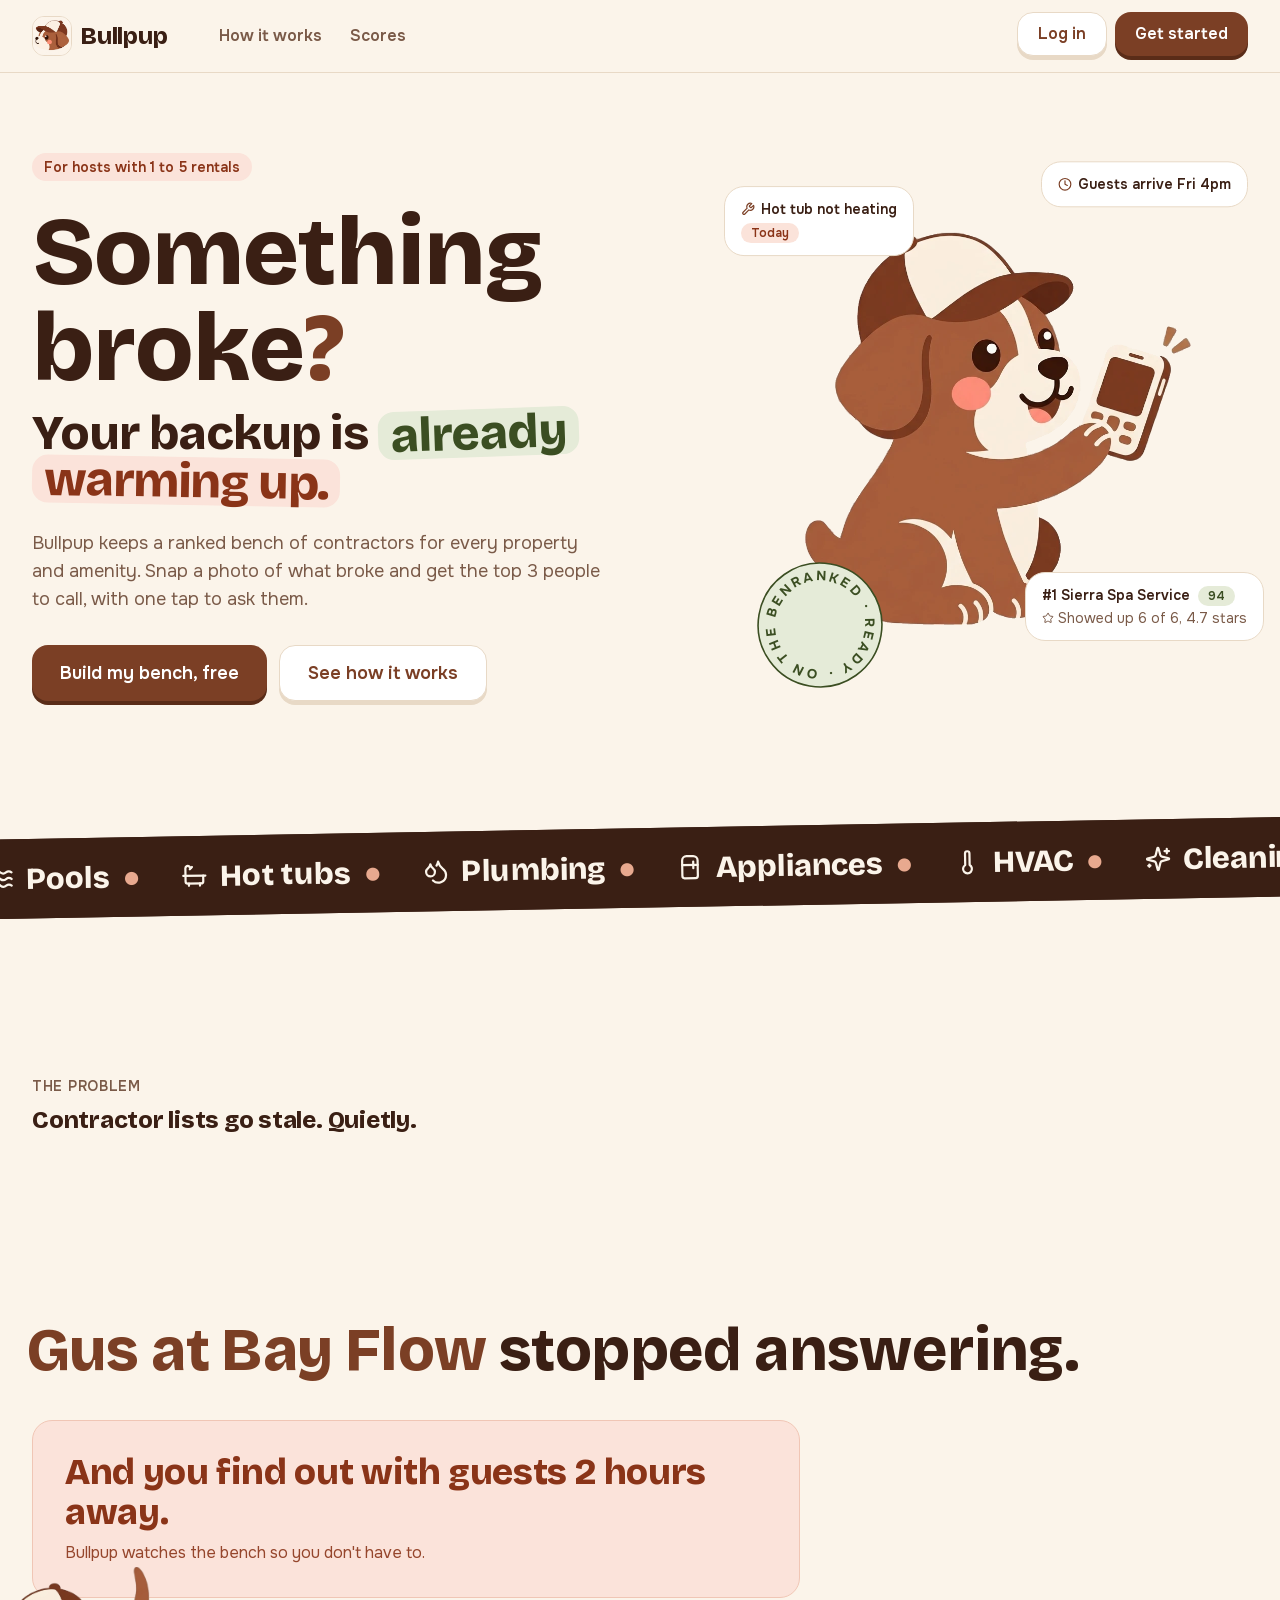
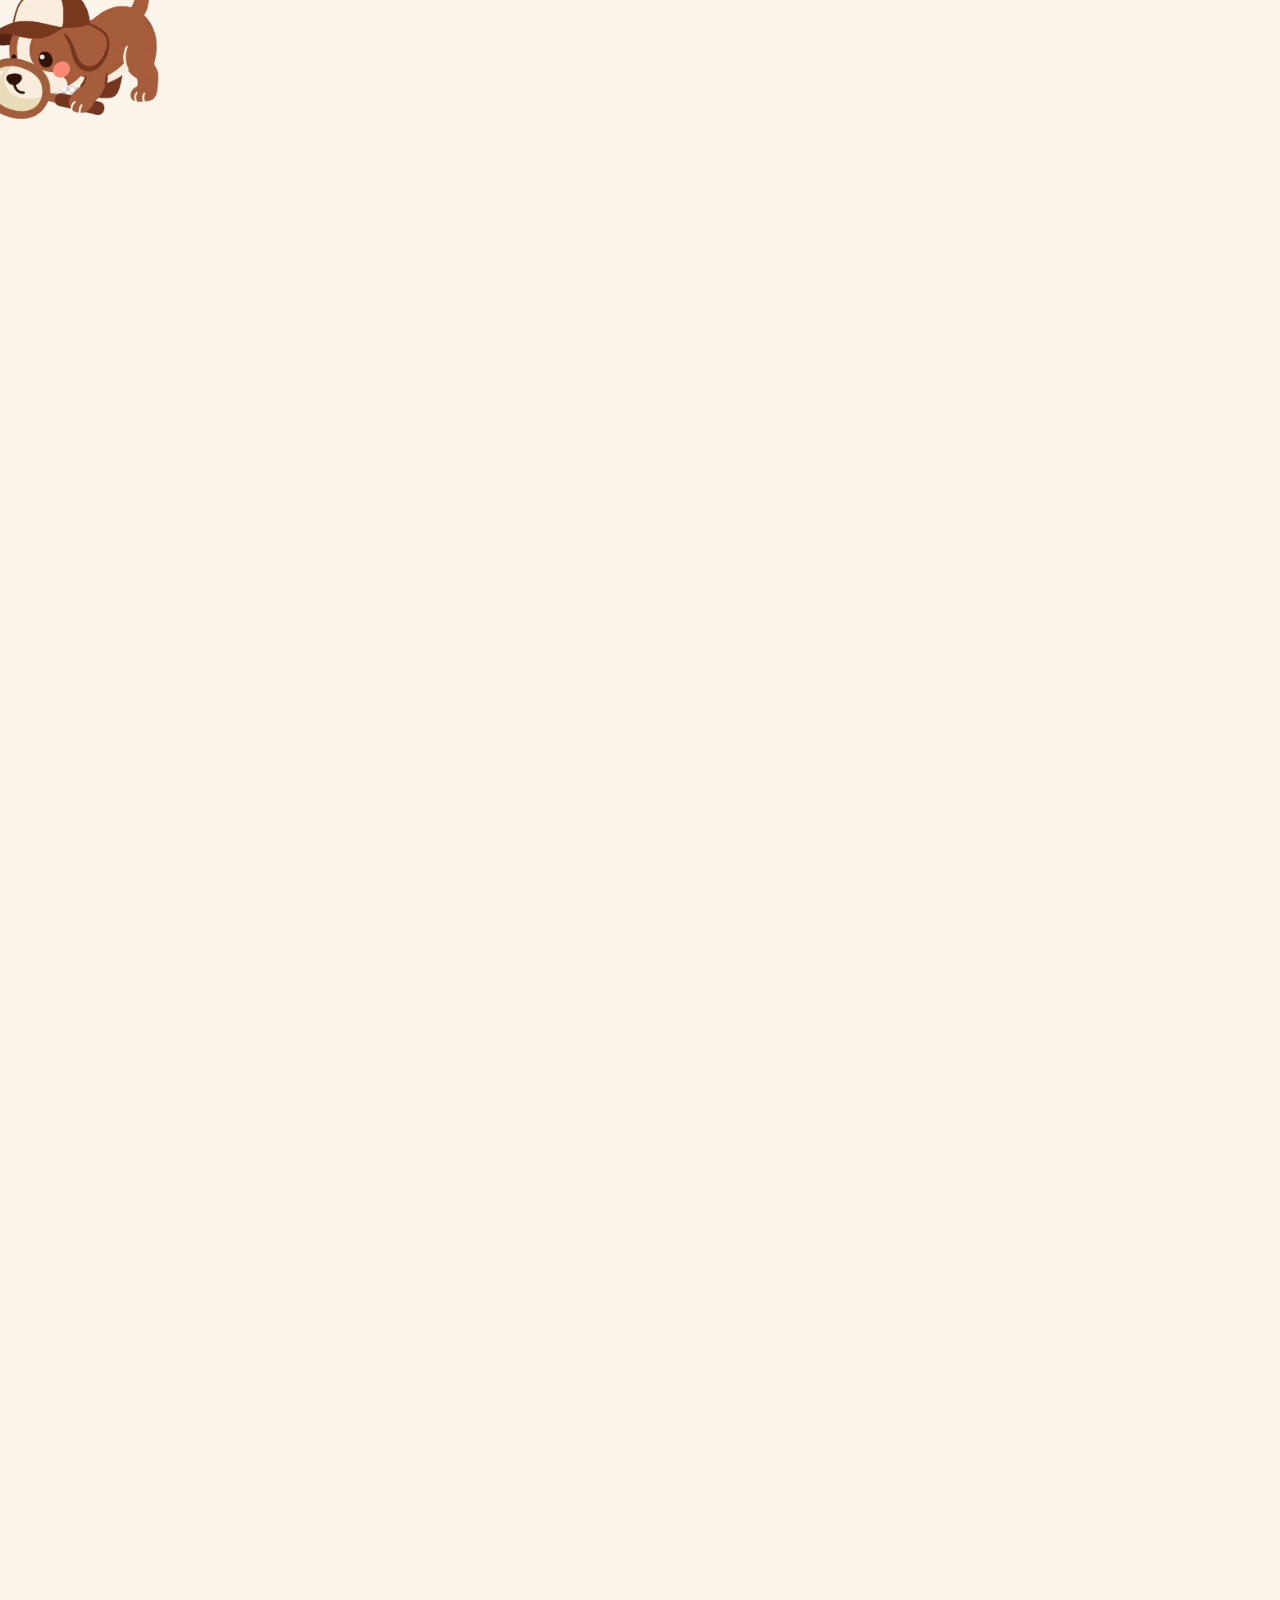
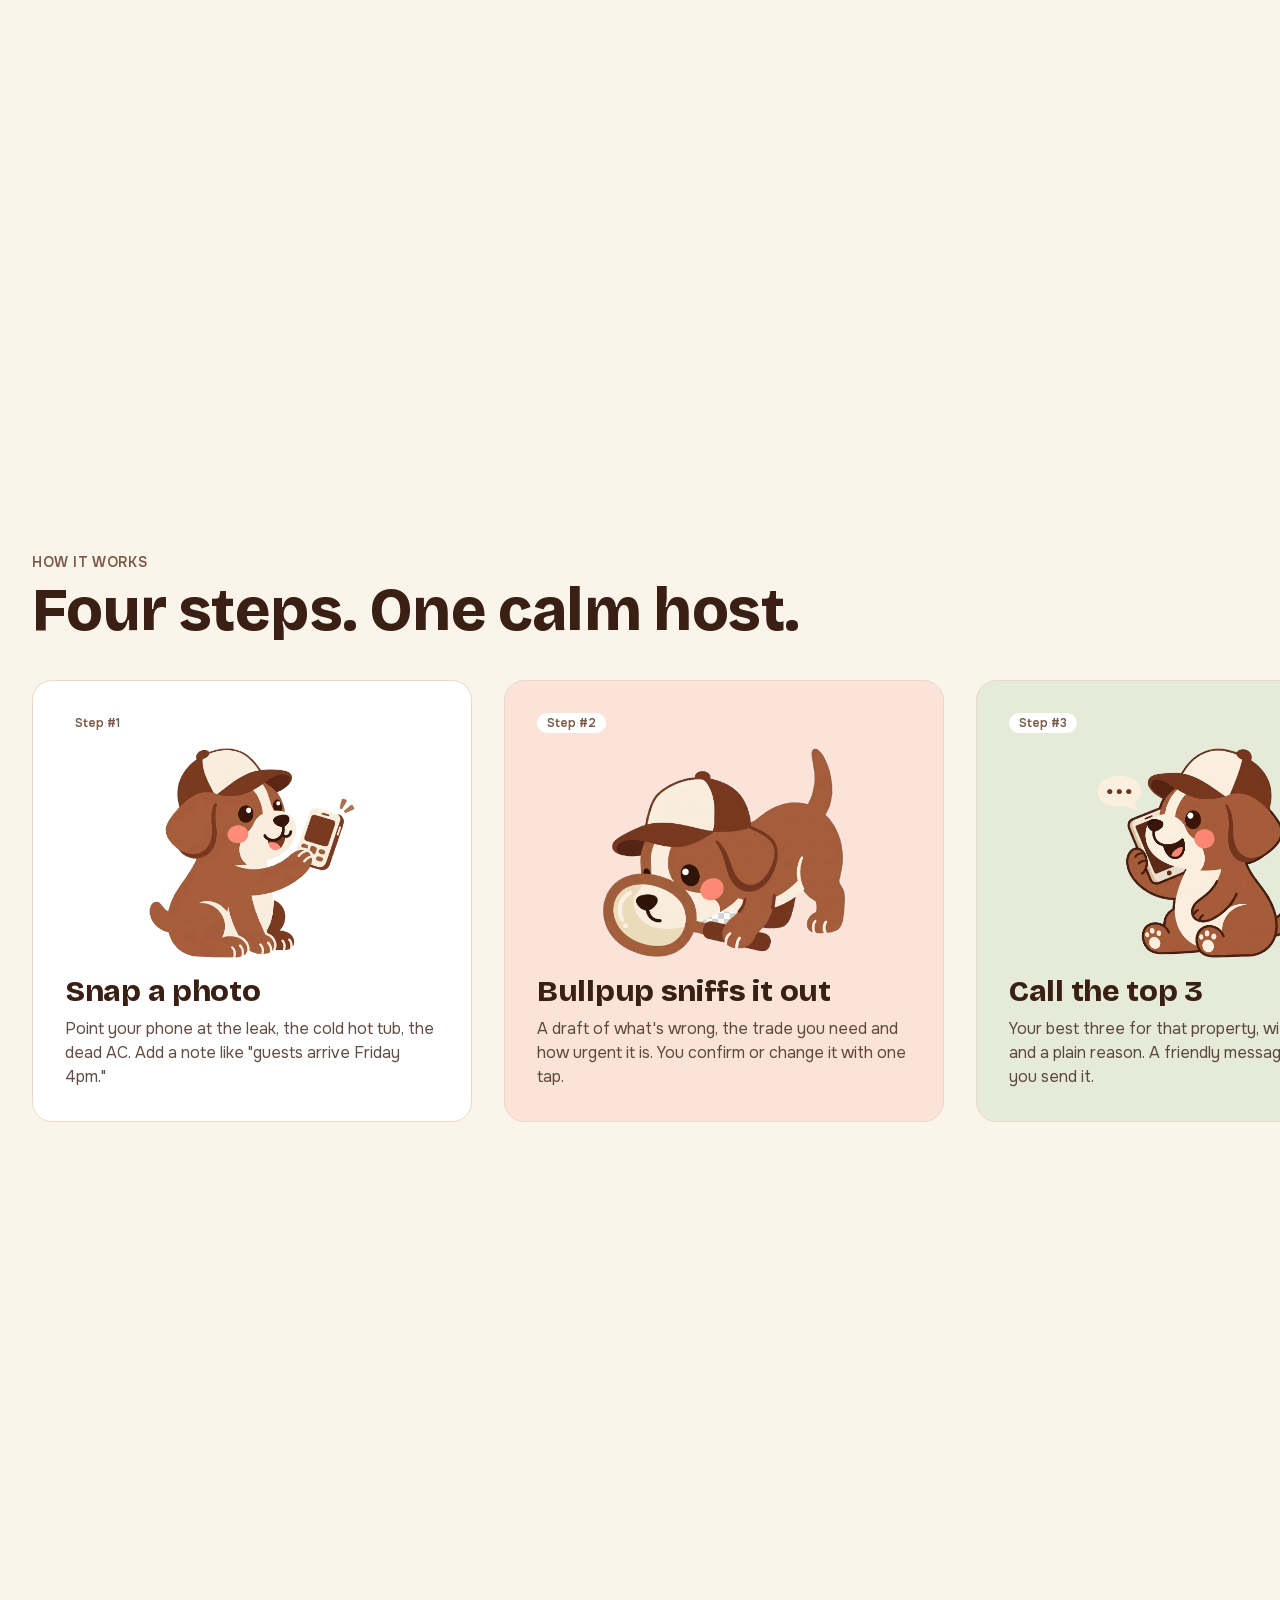
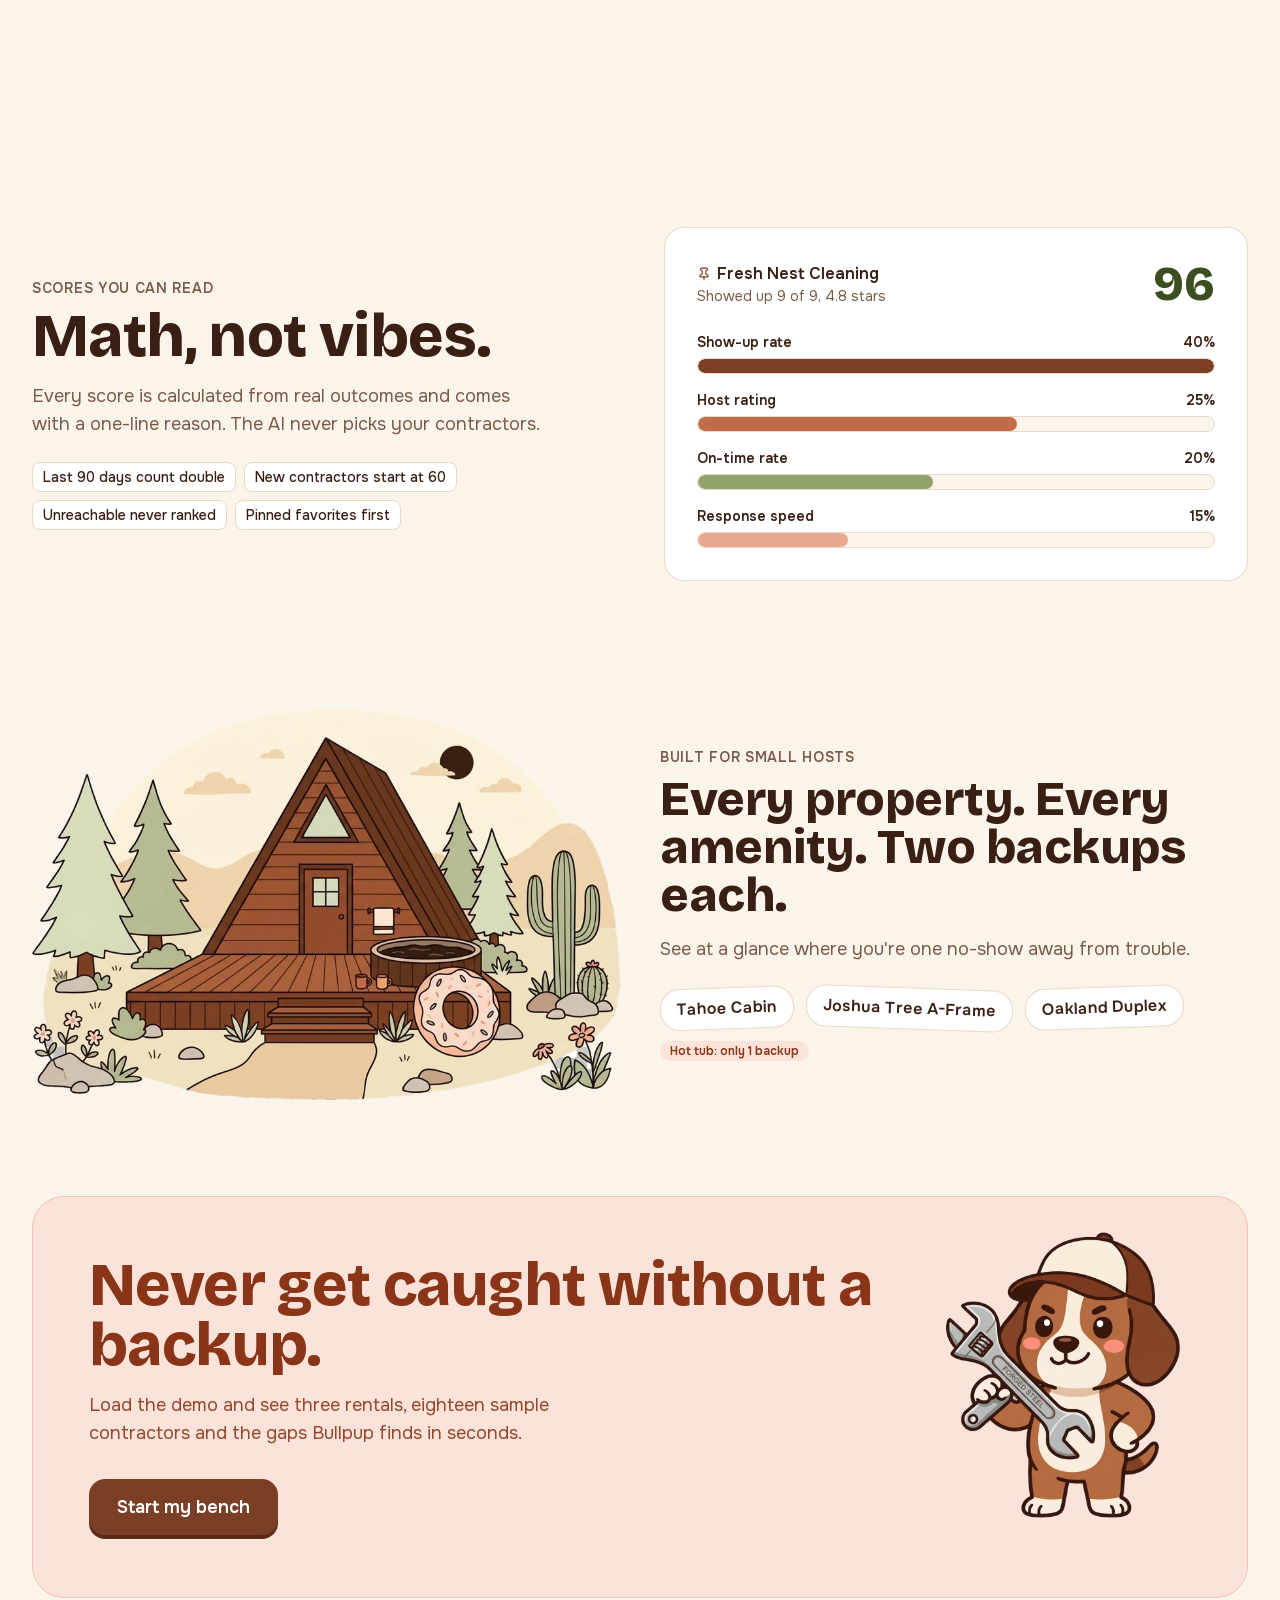
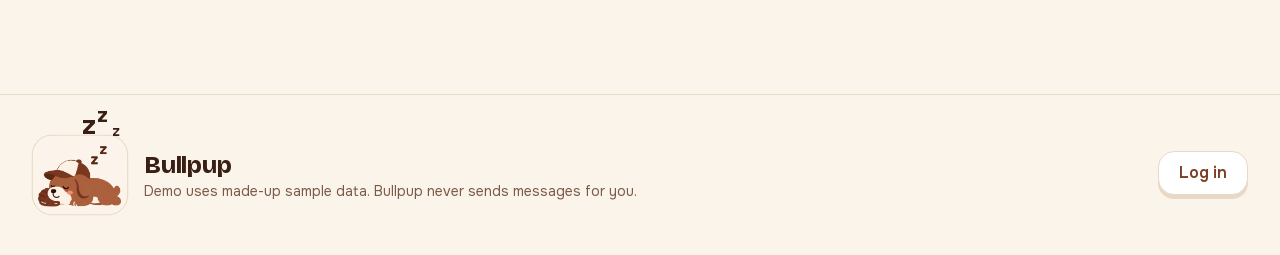
==== index.html @ 0d55ab49 "Fix favicon path in RSC payload for subpath hosting" ====
<!DOCTYPE html><!--7s9mUIiERMC29GiCe6VZT--><html lang="en" class="__variable_e9b148 __variable_408a5f"><head><meta charSet="utf-8"/><meta name="viewport" content="width=device-width, initial-scale=1"/><link rel="preload" href="_next/static/media/5643d86c43b952f5-s.p.woff2" as="font" crossorigin="" type="font/woff2"/><link rel="preload" href="_next/static/media/cd87a8f174d93ac6-s.p.woff2" as="font" crossorigin="" type="font/woff2"/><link rel="preload" as="image" href="mascot/pup-head.webp"/><link rel="preload" as="image" href="mascot/pup-camera.webp"/><link rel="preload" as="image" href="mascot/pup-sniff.webp"/><link rel="preload" as="image" href="mascot/pup-phone.webp"/><link rel="preload" as="image" href="mascot/pup-cheer.webp"/><link rel="preload" as="image" href="mascot/cabin-scene.webp"/><link rel="preload" as="image" href="mascot/pup-wrench.webp"/><link rel="preload" as="image" href="mascot/pup-sleep.webp"/><link rel="stylesheet" href="_next/static/css/d84547b8e7f5cf28.css" data-precedence="next"/><link rel="preload" as="script" fetchPriority="low" href="_next/static/chunks/webpack-3c6641b5c29a46f2.js"/><script src="_next/static/chunks/4bd1b696-c023c6e3521b1417.js" async=""></script><script src="_next/static/chunks/255-27bd810b2b0e7027.js" async=""></script><script src="_next/static/chunks/main-app-2ecc3bf42ae2d122.js" async=""></script><script src="_next/static/chunks/210-b87b4162a7fa3243.js" async=""></script><script src="_next/static/chunks/720-2128387cf983b18a.js" async=""></script><script src="_next/static/chunks/app/layout-05d6f5af019afc07.js" async=""></script><script src="_next/static/chunks/983-a44293ba2fa704bb.js" async=""></script><script src="_next/static/chunks/619-ba102abea3e3d0e4.js" async=""></script><script src="_next/static/chunks/998-91460bc305a24ce1.js" async=""></script><script src="_next/static/chunks/app/page-bac7fde6a6e699ff.js" async=""></script><meta name="next-size-adjust" content=""/><title>Bullpup | Your contractor backup bench</title><meta name="description" content="A ranked backup bench of contractors for every rental property and amenity."/><link rel="icon" href="mascot/pup-head.webp"/><script src="_next/static/chunks/polyfills-42372ed130431b0a.js" noModule=""></script></head><body><div hidden=""><!--$--><!--/$--></div><div class="min-h-screen" data-testid="landing-page"><header class="sticky top-0 z-40 bg-cream/95 border-b-[1.5px] border-line" data-testid="landing-nav"><div class="mx-auto max-w-7xl px-4 sm:px-8 py-3 flex items-center gap-4"><a class="flex items-center gap-2" data-testid="landing-home-link" href="./"><img src="mascot/pup-head.webp" alt="Bullpup puppy" class="h-10 w-10 rounded-xl border-[1.5px] border-line"/><span class="font-head text-2xl">Bullpup</span></a><nav class="hidden md:flex items-center gap-1 ml-6 text-cocoa font-semibold"><a href="#how" class="px-3 min-h-[44px] inline-flex items-center hover:text-espresso" data-testid="landing-how-link">How it works</a><a href="#scores" class="px-3 min-h-[44px] inline-flex items-center hover:text-espresso" data-testid="landing-scores-link">Scores</a></nav><div class="ml-auto flex items-center gap-2"><a class="btn btn-secondary hidden sm:inline-flex" data-testid="landing-login-button" href="login/">Log in</a><a class="btn btn-primary" data-testid="landing-get-started-button" href="login/?mode=register">Get started</a></div></div></header><main><section class="relative overflow-hidden" data-testid="landing-hero"><div class="mx-auto max-w-7xl px-4 sm:px-8 pt-12 sm:pt-20 pb-20 sm:pb-28 grid lg:grid-cols-[1.15fr_0.85fr] gap-10 items-center"><div><p class="inline-flex badge badge-warn !text-sm !px-3 !py-1" style="opacity:0;transform:translateY(30px)">For hosts with 1 to 5 rentals</p><h1 class="mt-6 text-5xl sm:text-6xl lg:text-7xl xl:text-8xl leading-[0.95] text-espresso"><span class="block" style="opacity:0;transform:translateY(30px)">Something</span><span class="block" style="opacity:0;transform:translateY(30px)">broke<span class="inline-block text-cap">?</span></span><span class="mt-3 block text-3xl sm:text-4xl lg:text-5xl leading-tight" style="opacity:0;transform:translateY(30px)">Your backup is <span class="inline-block -rotate-2 bg-sage text-sage-ink px-3 rounded-[16px]">already</span> <span class="inline-block rotate-1 bg-blush text-blush-ink px-3 rounded-[16px]">warming up.</span></span></h1><p class="mt-6 max-w-xl text-lg text-cocoa" style="opacity:0;transform:translateY(30px)">Bullpup keeps a ranked bench of contractors for every property and amenity. Snap a photo of what broke and get the top 3 people to call, with one tap to ask them.</p><div class="mt-8 flex flex-wrap gap-3" style="opacity:0;transform:translateY(30px)"><a class="btn btn-primary text-lg px-7 min-h-[56px]" data-testid="hero-get-started-button" href="login/?mode=register">Build my bench, free</a><a href="#how" class="btn btn-secondary text-lg px-7 min-h-[56px]" data-testid="hero-how-button">See how it works</a></div></div><div class="relative h-[420px] sm:h-[520px]"><div class="absolute inset-0 z-10" style="transform:none"><div class="absolute card px-4 py-3 text-sm left-0 top-6 sm:-left-6" data-testid="hero-card-issue" style="opacity:0;transform:scale(0.8)"><p class="font-semibold flex items-center gap-1.5"><svg xmlns="http://www.w3.org/2000/svg" width="14" height="14" viewBox="0 0 24 24" fill="none" stroke="currentColor" stroke-width="2" stroke-linecap="round" stroke-linejoin="round" class="lucide lucide-wrench text-cap" aria-hidden="true"><path d="M14.7 6.3a1 1 0 0 0 0 1.4l1.6 1.6a1 1 0 0 0 1.4 0l3.77-3.77a6 6 0 0 1-7.94 7.94l-6.91 6.91a2.12 2.12 0 0 1-3-3l6.91-6.91a6 6 0 0 1 7.94-7.94l-3.76 3.76z"></path></svg> Hot tub not heating</p><span class="badge badge-warn mt-1">Today</span></div><div class="absolute card px-4 py-3 text-sm right-0 top-0" data-testid="hero-card-arrival" style="opacity:0;transform:scale(0.8)"><p class="font-semibold flex items-center gap-1.5"><svg xmlns="http://www.w3.org/2000/svg" width="14" height="14" viewBox="0 0 24 24" fill="none" stroke="currentColor" stroke-width="2" stroke-linecap="round" stroke-linejoin="round" class="lucide lucide-clock text-cap" aria-hidden="true"><circle cx="12" cy="12" r="10"></circle><polyline points="12 6 12 12 16 14"></polyline></svg> Guests arrive Fri 4pm</p></div><div class="absolute card px-4 py-3 text-sm right-0 bottom-10 sm:-right-4 max-w-[250px]" data-testid="hero-card-contractor" style="opacity:0;transform:scale(0.8)"><p class="font-semibold">#1 Sierra Spa Service <span class="badge badge-ready ml-1">94</span></p><p class="text-cocoa flex items-center gap-1 mt-0.5"><svg xmlns="http://www.w3.org/2000/svg" width="12" height="12" viewBox="0 0 24 24" fill="none" stroke="currentColor" stroke-width="2" stroke-linecap="round" stroke-linejoin="round" class="lucide lucide-star" aria-hidden="true"><path d="M11.525 2.295a.53.53 0 0 1 .95 0l2.31 4.679a2.123 2.123 0 0 0 1.595 1.16l5.166.756a.53.53 0 0 1 .294.904l-3.736 3.638a2.123 2.123 0 0 0-.611 1.878l.882 5.14a.53.53 0 0 1-.771.56l-4.618-2.428a2.122 2.122 0 0 0-1.973 0L6.396 21.01a.53.53 0 0 1-.77-.56l.881-5.139a2.122 2.122 0 0 0-.611-1.879L2.16 9.795a.53.53 0 0 1 .294-.906l5.165-.755a2.122 2.122 0 0 0 1.597-1.16z"></path></svg> Showed up 6 of 6, 4.7 stars</p></div></div><div class="absolute inset-x-6 sm:inset-x-10 top-16 bottom-16" style="transform:none"><div class="relative w-full h-full"><img src="mascot/pup-camera.webp" alt="Bullpup puppy snapping a photo" draggable="false" class="w-full h-full object-contain select-none "/></div></div><div class="absolute left-2 bottom-0"><svg viewBox="0 0 120 120" class="w-28 h-28 sm:w-32 sm:h-32" aria-hidden="true"><circle cx="60" cy="60" r="58" fill="#E5EBD8" stroke="#3B4E22" stroke-width="1.5"></circle><defs><path id="ring" d="M60,60 m-42,0 a42,42 0 1,1 84,0 a42,42 0 1,1 -84,0"></path></defs><text font-size="12.5" font-weight="700" fill="#3B4E22" letter-spacing="2.4"><textPath href="#ring">RANKED · READY · ON THE BENCH ·</textPath></text></svg></div></div></div></section><div class="overflow-hidden py-3"><div class="bg-espresso text-cream py-5 overflow-hidden -rotate-1 scale-[1.02] border-y-[1.5px] border-espresso" data-testid="landing-marquee"><div class="flex w-max animate-marquee gap-10"><div class="flex gap-10 shrink-0" aria-hidden="false"><span class="flex items-center gap-3 font-head text-2xl sm:text-3xl whitespace-nowrap"><svg xmlns="http://www.w3.org/2000/svg" width="26" height="26" viewBox="0 0 24 24" fill="none" stroke="currentColor" stroke-width="2" stroke-linecap="round" stroke-linejoin="round" class="lucide lucide-waves" aria-hidden="true"><path d="M2 6c.6.5 1.2 1 2.5 1C7 7 7 5 9.5 5c2.6 0 2.4 2 5 2 2.5 0 2.5-2 5-2 1.3 0 1.9.5 2.5 1"></path><path d="M2 12c.6.5 1.2 1 2.5 1 2.5 0 2.5-2 5-2 2.6 0 2.4 2 5 2 2.5 0 2.5-2 5-2 1.3 0 1.9.5 2.5 1"></path><path d="M2 18c.6.5 1.2 1 2.5 1 2.5 0 2.5-2 5-2 2.6 0 2.4 2 5 2 2.5 0 2.5-2 5-2 1.3 0 1.9.5 2.5 1"></path></svg> <!-- -->Pools<!-- --> <span class="text-[#E8A98F]">●</span></span><span class="flex items-center gap-3 font-head text-2xl sm:text-3xl whitespace-nowrap"><svg xmlns="http://www.w3.org/2000/svg" width="26" height="26" viewBox="0 0 24 24" fill="none" stroke="currentColor" stroke-width="2" stroke-linecap="round" stroke-linejoin="round" class="lucide lucide-bath" aria-hidden="true"><path d="M10 4 8 6"></path><path d="M17 19v2"></path><path d="M2 12h20"></path><path d="M7 19v2"></path><path d="M9 5 7.621 3.621A2.121 2.121 0 0 0 4 5v12a2 2 0 0 0 2 2h12a2 2 0 0 0 2-2v-5"></path></svg> <!-- -->Hot tubs<!-- --> <span class="text-[#E8A98F]">●</span></span><span class="flex items-center gap-3 font-head text-2xl sm:text-3xl whitespace-nowrap"><svg xmlns="http://www.w3.org/2000/svg" width="26" height="26" viewBox="0 0 24 24" fill="none" stroke="currentColor" stroke-width="2" stroke-linecap="round" stroke-linejoin="round" class="lucide lucide-droplets" aria-hidden="true"><path d="M7 16.3c2.2 0 4-1.83 4-4.05 0-1.16-.57-2.26-1.71-3.19S7.29 6.75 7 5.3c-.29 1.45-1.14 2.84-2.29 3.76S3 11.1 3 12.25c0 2.22 1.8 4.05 4 4.05z"></path><path d="M12.56 6.6A10.97 10.97 0 0 0 14 3.02c.5 2.5 2 4.9 4 6.5s3 3.5 3 5.5a6.98 6.98 0 0 1-11.91 4.97"></path></svg> <!-- -->Plumbing<!-- --> <span class="text-[#E8A98F]">●</span></span><span class="flex items-center gap-3 font-head text-2xl sm:text-3xl whitespace-nowrap"><svg xmlns="http://www.w3.org/2000/svg" width="26" height="26" viewBox="0 0 24 24" fill="none" stroke="currentColor" stroke-width="2" stroke-linecap="round" stroke-linejoin="round" class="lucide lucide-refrigerator" aria-hidden="true"><path d="M5 6a4 4 0 0 1 4-4h6a4 4 0 0 1 4 4v14a2 2 0 0 1-2 2H7a2 2 0 0 1-2-2V6Z"></path><path d="M5 10h14"></path><path d="M15 7v6"></path></svg> <!-- -->Appliances<!-- --> <span class="text-[#E8A98F]">●</span></span><span class="flex items-center gap-3 font-head text-2xl sm:text-3xl whitespace-nowrap"><svg xmlns="http://www.w3.org/2000/svg" width="26" height="26" viewBox="0 0 24 24" fill="none" stroke="currentColor" stroke-width="2" stroke-linecap="round" stroke-linejoin="round" class="lucide lucide-thermometer" aria-hidden="true"><path d="M14 4v10.54a4 4 0 1 1-4 0V4a2 2 0 0 1 4 0Z"></path></svg> <!-- -->HVAC<!-- --> <span class="text-[#E8A98F]">●</span></span><span class="flex items-center gap-3 font-head text-2xl sm:text-3xl whitespace-nowrap"><svg xmlns="http://www.w3.org/2000/svg" width="26" height="26" viewBox="0 0 24 24" fill="none" stroke="currentColor" stroke-width="2" stroke-linecap="round" stroke-linejoin="round" class="lucide lucide-sparkles" aria-hidden="true"><path d="M9.937 15.5A2 2 0 0 0 8.5 14.063l-6.135-1.582a.5.5 0 0 1 0-.962L8.5 9.936A2 2 0 0 0 9.937 8.5l1.582-6.135a.5.5 0 0 1 .963 0L14.063 8.5A2 2 0 0 0 15.5 9.937l6.135 1.581a.5.5 0 0 1 0 .964L15.5 14.063a2 2 0 0 0-1.437 1.437l-1.582 6.135a.5.5 0 0 1-.963 0z"></path><path d="M20 3v4"></path><path d="M22 5h-4"></path><path d="M4 17v2"></path><path d="M5 18H3"></path></svg> <!-- -->Cleaning<!-- --> <span class="text-[#E8A98F]">●</span></span><span class="flex items-center gap-3 font-head text-2xl sm:text-3xl whitespace-nowrap"><svg xmlns="http://www.w3.org/2000/svg" width="26" height="26" viewBox="0 0 24 24" fill="none" stroke="currentColor" stroke-width="2" stroke-linecap="round" stroke-linejoin="round" class="lucide lucide-waves" aria-hidden="true"><path d="M2 6c.6.5 1.2 1 2.5 1C7 7 7 5 9.5 5c2.6 0 2.4 2 5 2 2.5 0 2.5-2 5-2 1.3 0 1.9.5 2.5 1"></path><path d="M2 12c.6.5 1.2 1 2.5 1 2.5 0 2.5-2 5-2 2.6 0 2.4 2 5 2 2.5 0 2.5-2 5-2 1.3 0 1.9.5 2.5 1"></path><path d="M2 18c.6.5 1.2 1 2.5 1 2.5 0 2.5-2 5-2 2.6 0 2.4 2 5 2 2.5 0 2.5-2 5-2 1.3 0 1.9.5 2.5 1"></path></svg> <!-- -->Pools<!-- --> <span class="text-[#E8A98F]">●</span></span><span class="flex items-center gap-3 font-head text-2xl sm:text-3xl whitespace-nowrap"><svg xmlns="http://www.w3.org/2000/svg" width="26" height="26" viewBox="0 0 24 24" fill="none" stroke="currentColor" stroke-width="2" stroke-linecap="round" stroke-linejoin="round" class="lucide lucide-bath" aria-hidden="true"><path d="M10 4 8 6"></path><path d="M17 19v2"></path><path d="M2 12h20"></path><path d="M7 19v2"></path><path d="M9 5 7.621 3.621A2.121 2.121 0 0 0 4 5v12a2 2 0 0 0 2 2h12a2 2 0 0 0 2-2v-5"></path></svg> <!-- -->Hot tubs<!-- --> <span class="text-[#E8A98F]">●</span></span><span class="flex items-center gap-3 font-head text-2xl sm:text-3xl whitespace-nowrap"><svg xmlns="http://www.w3.org/2000/svg" width="26" height="26" viewBox="0 0 24 24" fill="none" stroke="currentColor" stroke-width="2" stroke-linecap="round" stroke-linejoin="round" class="lucide lucide-droplets" aria-hidden="true"><path d="M7 16.3c2.2 0 4-1.83 4-4.05 0-1.16-.57-2.26-1.71-3.19S7.29 6.75 7 5.3c-.29 1.45-1.14 2.84-2.29 3.76S3 11.1 3 12.25c0 2.22 1.8 4.05 4 4.05z"></path><path d="M12.56 6.6A10.97 10.97 0 0 0 14 3.02c.5 2.5 2 4.9 4 6.5s3 3.5 3 5.5a6.98 6.98 0 0 1-11.91 4.97"></path></svg> <!-- -->Plumbing<!-- --> <span class="text-[#E8A98F]">●</span></span><span class="flex items-center gap-3 font-head text-2xl sm:text-3xl whitespace-nowrap"><svg xmlns="http://www.w3.org/2000/svg" width="26" height="26" viewBox="0 0 24 24" fill="none" stroke="currentColor" stroke-width="2" stroke-linecap="round" stroke-linejoin="round" class="lucide lucide-refrigerator" aria-hidden="true"><path d="M5 6a4 4 0 0 1 4-4h6a4 4 0 0 1 4 4v14a2 2 0 0 1-2 2H7a2 2 0 0 1-2-2V6Z"></path><path d="M5 10h14"></path><path d="M15 7v6"></path></svg> <!-- -->Appliances<!-- --> <span class="text-[#E8A98F]">●</span></span><span class="flex items-center gap-3 font-head text-2xl sm:text-3xl whitespace-nowrap"><svg xmlns="http://www.w3.org/2000/svg" width="26" height="26" viewBox="0 0 24 24" fill="none" stroke="currentColor" stroke-width="2" stroke-linecap="round" stroke-linejoin="round" class="lucide lucide-thermometer" aria-hidden="true"><path d="M14 4v10.54a4 4 0 1 1-4 0V4a2 2 0 0 1 4 0Z"></path></svg> <!-- -->HVAC<!-- --> <span class="text-[#E8A98F]">●</span></span><span class="flex items-center gap-3 font-head text-2xl sm:text-3xl whitespace-nowrap"><svg xmlns="http://www.w3.org/2000/svg" width="26" height="26" viewBox="0 0 24 24" fill="none" stroke="currentColor" stroke-width="2" stroke-linecap="round" stroke-linejoin="round" class="lucide lucide-sparkles" aria-hidden="true"><path d="M9.937 15.5A2 2 0 0 0 8.5 14.063l-6.135-1.582a.5.5 0 0 1 0-.962L8.5 9.936A2 2 0 0 0 9.937 8.5l1.582-6.135a.5.5 0 0 1 .963 0L14.063 8.5A2 2 0 0 0 15.5 9.937l6.135 1.581a.5.5 0 0 1 0 .964L15.5 14.063a2 2 0 0 0-1.437 1.437l-1.582 6.135a.5.5 0 0 1-.963 0z"></path><path d="M20 3v4"></path><path d="M22 5h-4"></path><path d="M4 17v2"></path><path d="M5 18H3"></path></svg> <!-- -->Cleaning<!-- --> <span class="text-[#E8A98F]">●</span></span><span class="flex items-center gap-3 font-head text-2xl sm:text-3xl whitespace-nowrap"><svg xmlns="http://www.w3.org/2000/svg" width="26" height="26" viewBox="0 0 24 24" fill="none" stroke="currentColor" stroke-width="2" stroke-linecap="round" stroke-linejoin="round" class="lucide lucide-waves" aria-hidden="true"><path d="M2 6c.6.5 1.2 1 2.5 1C7 7 7 5 9.5 5c2.6 0 2.4 2 5 2 2.5 0 2.5-2 5-2 1.3 0 1.9.5 2.5 1"></path><path d="M2 12c.6.5 1.2 1 2.5 1 2.5 0 2.5-2 5-2 2.6 0 2.4 2 5 2 2.5 0 2.5-2 5-2 1.3 0 1.9.5 2.5 1"></path><path d="M2 18c.6.5 1.2 1 2.5 1 2.5 0 2.5-2 5-2 2.6 0 2.4 2 5 2 2.5 0 2.5-2 5-2 1.3 0 1.9.5 2.5 1"></path></svg> <!-- -->Pools<!-- --> <span class="text-[#E8A98F]">●</span></span><span class="flex items-center gap-3 font-head text-2xl sm:text-3xl whitespace-nowrap"><svg xmlns="http://www.w3.org/2000/svg" width="26" height="26" viewBox="0 0 24 24" fill="none" stroke="currentColor" stroke-width="2" stroke-linecap="round" stroke-linejoin="round" class="lucide lucide-bath" aria-hidden="true"><path d="M10 4 8 6"></path><path d="M17 19v2"></path><path d="M2 12h20"></path><path d="M7 19v2"></path><path d="M9 5 7.621 3.621A2.121 2.121 0 0 0 4 5v12a2 2 0 0 0 2 2h12a2 2 0 0 0 2-2v-5"></path></svg> <!-- -->Hot tubs<!-- --> <span class="text-[#E8A98F]">●</span></span><span class="flex items-center gap-3 font-head text-2xl sm:text-3xl whitespace-nowrap"><svg xmlns="http://www.w3.org/2000/svg" width="26" height="26" viewBox="0 0 24 24" fill="none" stroke="currentColor" stroke-width="2" stroke-linecap="round" stroke-linejoin="round" class="lucide lucide-droplets" aria-hidden="true"><path d="M7 16.3c2.2 0 4-1.83 4-4.05 0-1.16-.57-2.26-1.71-3.19S7.29 6.75 7 5.3c-.29 1.45-1.14 2.84-2.29 3.76S3 11.1 3 12.25c0 2.22 1.8 4.05 4 4.05z"></path><path d="M12.56 6.6A10.97 10.97 0 0 0 14 3.02c.5 2.5 2 4.9 4 6.5s3 3.5 3 5.5a6.98 6.98 0 0 1-11.91 4.97"></path></svg> <!-- -->Plumbing<!-- --> <span class="text-[#E8A98F]">●</span></span><span class="flex items-center gap-3 font-head text-2xl sm:text-3xl whitespace-nowrap"><svg xmlns="http://www.w3.org/2000/svg" width="26" height="26" viewBox="0 0 24 24" fill="none" stroke="currentColor" stroke-width="2" stroke-linecap="round" stroke-linejoin="round" class="lucide lucide-refrigerator" aria-hidden="true"><path d="M5 6a4 4 0 0 1 4-4h6a4 4 0 0 1 4 4v14a2 2 0 0 1-2 2H7a2 2 0 0 1-2-2V6Z"></path><path d="M5 10h14"></path><path d="M15 7v6"></path></svg> <!-- -->Appliances<!-- --> <span class="text-[#E8A98F]">●</span></span><span class="flex items-center gap-3 font-head text-2xl sm:text-3xl whitespace-nowrap"><svg xmlns="http://www.w3.org/2000/svg" width="26" height="26" viewBox="0 0 24 24" fill="none" stroke="currentColor" stroke-width="2" stroke-linecap="round" stroke-linejoin="round" class="lucide lucide-thermometer" aria-hidden="true"><path d="M14 4v10.54a4 4 0 1 1-4 0V4a2 2 0 0 1 4 0Z"></path></svg> <!-- -->HVAC<!-- --> <span class="text-[#E8A98F]">●</span></span><span class="flex items-center gap-3 font-head text-2xl sm:text-3xl whitespace-nowrap"><svg xmlns="http://www.w3.org/2000/svg" width="26" height="26" viewBox="0 0 24 24" fill="none" stroke="currentColor" stroke-width="2" stroke-linecap="round" stroke-linejoin="round" class="lucide lucide-sparkles" aria-hidden="true"><path d="M9.937 15.5A2 2 0 0 0 8.5 14.063l-6.135-1.582a.5.5 0 0 1 0-.962L8.5 9.936A2 2 0 0 0 9.937 8.5l1.582-6.135a.5.5 0 0 1 .963 0L14.063 8.5A2 2 0 0 0 15.5 9.937l6.135 1.581a.5.5 0 0 1 0 .964L15.5 14.063a2 2 0 0 0-1.437 1.437l-1.582 6.135a.5.5 0 0 1-.963 0z"></path><path d="M20 3v4"></path><path d="M22 5h-4"></path><path d="M4 17v2"></path><path d="M5 18H3"></path></svg> <!-- -->Cleaning<!-- --> <span class="text-[#E8A98F]">●</span></span></div><div class="flex gap-10 shrink-0" aria-hidden="true"><span class="flex items-center gap-3 font-head text-2xl sm:text-3xl whitespace-nowrap"><svg xmlns="http://www.w3.org/2000/svg" width="26" height="26" viewBox="0 0 24 24" fill="none" stroke="currentColor" stroke-width="2" stroke-linecap="round" stroke-linejoin="round" class="lucide lucide-waves" aria-hidden="true"><path d="M2 6c.6.5 1.2 1 2.5 1C7 7 7 5 9.5 5c2.6 0 2.4 2 5 2 2.5 0 2.5-2 5-2 1.3 0 1.9.5 2.5 1"></path><path d="M2 12c.6.5 1.2 1 2.5 1 2.5 0 2.5-2 5-2 2.6 0 2.4 2 5 2 2.5 0 2.5-2 5-2 1.3 0 1.9.5 2.5 1"></path><path d="M2 18c.6.5 1.2 1 2.5 1 2.5 0 2.5-2 5-2 2.6 0 2.4 2 5 2 2.5 0 2.5-2 5-2 1.3 0 1.9.5 2.5 1"></path></svg> <!-- -->Pools<!-- --> <span class="text-[#E8A98F]">●</span></span><span class="flex items-center gap-3 font-head text-2xl sm:text-3xl whitespace-nowrap"><svg xmlns="http://www.w3.org/2000/svg" width="26" height="26" viewBox="0 0 24 24" fill="none" stroke="currentColor" stroke-width="2" stroke-linecap="round" stroke-linejoin="round" class="lucide lucide-bath" aria-hidden="true"><path d="M10 4 8 6"></path><path d="M17 19v2"></path><path d="M2 12h20"></path><path d="M7 19v2"></path><path d="M9 5 7.621 3.621A2.121 2.121 0 0 0 4 5v12a2 2 0 0 0 2 2h12a2 2 0 0 0 2-2v-5"></path></svg> <!-- -->Hot tubs<!-- --> <span class="text-[#E8A98F]">●</span></span><span class="flex items-center gap-3 font-head text-2xl sm:text-3xl whitespace-nowrap"><svg xmlns="http://www.w3.org/2000/svg" width="26" height="26" viewBox="0 0 24 24" fill="none" stroke="currentColor" stroke-width="2" stroke-linecap="round" stroke-linejoin="round" class="lucide lucide-droplets" aria-hidden="true"><path d="M7 16.3c2.2 0 4-1.83 4-4.05 0-1.16-.57-2.26-1.71-3.19S7.29 6.75 7 5.3c-.29 1.45-1.14 2.84-2.29 3.76S3 11.1 3 12.25c0 2.22 1.8 4.05 4 4.05z"></path><path d="M12.56 6.6A10.97 10.97 0 0 0 14 3.02c.5 2.5 2 4.9 4 6.5s3 3.5 3 5.5a6.98 6.98 0 0 1-11.91 4.97"></path></svg> <!-- -->Plumbing<!-- --> <span class="text-[#E8A98F]">●</span></span><span class="flex items-center gap-3 font-head text-2xl sm:text-3xl whitespace-nowrap"><svg xmlns="http://www.w3.org/2000/svg" width="26" height="26" viewBox="0 0 24 24" fill="none" stroke="currentColor" stroke-width="2" stroke-linecap="round" stroke-linejoin="round" class="lucide lucide-refrigerator" aria-hidden="true"><path d="M5 6a4 4 0 0 1 4-4h6a4 4 0 0 1 4 4v14a2 2 0 0 1-2 2H7a2 2 0 0 1-2-2V6Z"></path><path d="M5 10h14"></path><path d="M15 7v6"></path></svg> <!-- -->Appliances<!-- --> <span class="text-[#E8A98F]">●</span></span><span class="flex items-center gap-3 font-head text-2xl sm:text-3xl whitespace-nowrap"><svg xmlns="http://www.w3.org/2000/svg" width="26" height="26" viewBox="0 0 24 24" fill="none" stroke="currentColor" stroke-width="2" stroke-linecap="round" stroke-linejoin="round" class="lucide lucide-thermometer" aria-hidden="true"><path d="M14 4v10.54a4 4 0 1 1-4 0V4a2 2 0 0 1 4 0Z"></path></svg> <!-- -->HVAC<!-- --> <span class="text-[#E8A98F]">●</span></span><span class="flex items-center gap-3 font-head text-2xl sm:text-3xl whitespace-nowrap"><svg xmlns="http://www.w3.org/2000/svg" width="26" height="26" viewBox="0 0 24 24" fill="none" stroke="currentColor" stroke-width="2" stroke-linecap="round" stroke-linejoin="round" class="lucide lucide-sparkles" aria-hidden="true"><path d="M9.937 15.5A2 2 0 0 0 8.5 14.063l-6.135-1.582a.5.5 0 0 1 0-.962L8.5 9.936A2 2 0 0 0 9.937 8.5l1.582-6.135a.5.5 0 0 1 .963 0L14.063 8.5A2 2 0 0 0 15.5 9.937l6.135 1.581a.5.5 0 0 1 0 .964L15.5 14.063a2 2 0 0 0-1.437 1.437l-1.582 6.135a.5.5 0 0 1-.963 0z"></path><path d="M20 3v4"></path><path d="M22 5h-4"></path><path d="M4 17v2"></path><path d="M5 18H3"></path></svg> <!-- -->Cleaning<!-- --> <span class="text-[#E8A98F]">●</span></span><span class="flex items-center gap-3 font-head text-2xl sm:text-3xl whitespace-nowrap"><svg xmlns="http://www.w3.org/2000/svg" width="26" height="26" viewBox="0 0 24 24" fill="none" stroke="currentColor" stroke-width="2" stroke-linecap="round" stroke-linejoin="round" class="lucide lucide-waves" aria-hidden="true"><path d="M2 6c.6.5 1.2 1 2.5 1C7 7 7 5 9.5 5c2.6 0 2.4 2 5 2 2.5 0 2.5-2 5-2 1.3 0 1.9.5 2.5 1"></path><path d="M2 12c.6.5 1.2 1 2.5 1 2.5 0 2.5-2 5-2 2.6 0 2.4 2 5 2 2.5 0 2.5-2 5-2 1.3 0 1.9.5 2.5 1"></path><path d="M2 18c.6.5 1.2 1 2.5 1 2.5 0 2.5-2 5-2 2.6 0 2.4 2 5 2 2.5 0 2.5-2 5-2 1.3 0 1.9.5 2.5 1"></path></svg> <!-- -->Pools<!-- --> <span class="text-[#E8A98F]">●</span></span><span class="flex items-center gap-3 font-head text-2xl sm:text-3xl whitespace-nowrap"><svg xmlns="http://www.w3.org/2000/svg" width="26" height="26" viewBox="0 0 24 24" fill="none" stroke="currentColor" stroke-width="2" stroke-linecap="round" stroke-linejoin="round" class="lucide lucide-bath" aria-hidden="true"><path d="M10 4 8 6"></path><path d="M17 19v2"></path><path d="M2 12h20"></path><path d="M7 19v2"></path><path d="M9 5 7.621 3.621A2.121 2.121 0 0 0 4 5v12a2 2 0 0 0 2 2h12a2 2 0 0 0 2-2v-5"></path></svg> <!-- -->Hot tubs<!-- --> <span class="text-[#E8A98F]">●</span></span><span class="flex items-center gap-3 font-head text-2xl sm:text-3xl whitespace-nowrap"><svg xmlns="http://www.w3.org/2000/svg" width="26" height="26" viewBox="0 0 24 24" fill="none" stroke="currentColor" stroke-width="2" stroke-linecap="round" stroke-linejoin="round" class="lucide lucide-droplets" aria-hidden="true"><path d="M7 16.3c2.2 0 4-1.83 4-4.05 0-1.16-.57-2.26-1.71-3.19S7.29 6.75 7 5.3c-.29 1.45-1.14 2.84-2.29 3.76S3 11.1 3 12.25c0 2.22 1.8 4.05 4 4.05z"></path><path d="M12.56 6.6A10.97 10.97 0 0 0 14 3.02c.5 2.5 2 4.9 4 6.5s3 3.5 3 5.5a6.98 6.98 0 0 1-11.91 4.97"></path></svg> <!-- -->Plumbing<!-- --> <span class="text-[#E8A98F]">●</span></span><span class="flex items-center gap-3 font-head text-2xl sm:text-3xl whitespace-nowrap"><svg xmlns="http://www.w3.org/2000/svg" width="26" height="26" viewBox="0 0 24 24" fill="none" stroke="currentColor" stroke-width="2" stroke-linecap="round" stroke-linejoin="round" class="lucide lucide-refrigerator" aria-hidden="true"><path d="M5 6a4 4 0 0 1 4-4h6a4 4 0 0 1 4 4v14a2 2 0 0 1-2 2H7a2 2 0 0 1-2-2V6Z"></path><path d="M5 10h14"></path><path d="M15 7v6"></path></svg> <!-- -->Appliances<!-- --> <span class="text-[#E8A98F]">●</span></span><span class="flex items-center gap-3 font-head text-2xl sm:text-3xl whitespace-nowrap"><svg xmlns="http://www.w3.org/2000/svg" width="26" height="26" viewBox="0 0 24 24" fill="none" stroke="currentColor" stroke-width="2" stroke-linecap="round" stroke-linejoin="round" class="lucide lucide-thermometer" aria-hidden="true"><path d="M14 4v10.54a4 4 0 1 1-4 0V4a2 2 0 0 1 4 0Z"></path></svg> <!-- -->HVAC<!-- --> <span class="text-[#E8A98F]">●</span></span><span class="flex items-center gap-3 font-head text-2xl sm:text-3xl whitespace-nowrap"><svg xmlns="http://www.w3.org/2000/svg" width="26" height="26" viewBox="0 0 24 24" fill="none" stroke="currentColor" stroke-width="2" stroke-linecap="round" stroke-linejoin="round" class="lucide lucide-sparkles" aria-hidden="true"><path d="M9.937 15.5A2 2 0 0 0 8.5 14.063l-6.135-1.582a.5.5 0 0 1 0-.962L8.5 9.936A2 2 0 0 0 9.937 8.5l1.582-6.135a.5.5 0 0 1 .963 0L14.063 8.5A2 2 0 0 0 15.5 9.937l6.135 1.581a.5.5 0 0 1 0 .964L15.5 14.063a2 2 0 0 0-1.437 1.437l-1.582 6.135a.5.5 0 0 1-.963 0z"></path><path d="M20 3v4"></path><path d="M22 5h-4"></path><path d="M4 17v2"></path><path d="M5 18H3"></path></svg> <!-- -->Cleaning<!-- --> <span class="text-[#E8A98F]">●</span></span><span class="flex items-center gap-3 font-head text-2xl sm:text-3xl whitespace-nowrap"><svg xmlns="http://www.w3.org/2000/svg" width="26" height="26" viewBox="0 0 24 24" fill="none" stroke="currentColor" stroke-width="2" stroke-linecap="round" stroke-linejoin="round" class="lucide lucide-waves" aria-hidden="true"><path d="M2 6c.6.5 1.2 1 2.5 1C7 7 7 5 9.5 5c2.6 0 2.4 2 5 2 2.5 0 2.5-2 5-2 1.3 0 1.9.5 2.5 1"></path><path d="M2 12c.6.5 1.2 1 2.5 1 2.5 0 2.5-2 5-2 2.6 0 2.4 2 5 2 2.5 0 2.5-2 5-2 1.3 0 1.9.5 2.5 1"></path><path d="M2 18c.6.5 1.2 1 2.5 1 2.5 0 2.5-2 5-2 2.6 0 2.4 2 5 2 2.5 0 2.5-2 5-2 1.3 0 1.9.5 2.5 1"></path></svg> <!-- -->Pools<!-- --> <span class="text-[#E8A98F]">●</span></span><span class="flex items-center gap-3 font-head text-2xl sm:text-3xl whitespace-nowrap"><svg xmlns="http://www.w3.org/2000/svg" width="26" height="26" viewBox="0 0 24 24" fill="none" stroke="currentColor" stroke-width="2" stroke-linecap="round" stroke-linejoin="round" class="lucide lucide-bath" aria-hidden="true"><path d="M10 4 8 6"></path><path d="M17 19v2"></path><path d="M2 12h20"></path><path d="M7 19v2"></path><path d="M9 5 7.621 3.621A2.121 2.121 0 0 0 4 5v12a2 2 0 0 0 2 2h12a2 2 0 0 0 2-2v-5"></path></svg> <!-- -->Hot tubs<!-- --> <span class="text-[#E8A98F]">●</span></span><span class="flex items-center gap-3 font-head text-2xl sm:text-3xl whitespace-nowrap"><svg xmlns="http://www.w3.org/2000/svg" width="26" height="26" viewBox="0 0 24 24" fill="none" stroke="currentColor" stroke-width="2" stroke-linecap="round" stroke-linejoin="round" class="lucide lucide-droplets" aria-hidden="true"><path d="M7 16.3c2.2 0 4-1.83 4-4.05 0-1.16-.57-2.26-1.71-3.19S7.29 6.75 7 5.3c-.29 1.45-1.14 2.84-2.29 3.76S3 11.1 3 12.25c0 2.22 1.8 4.05 4 4.05z"></path><path d="M12.56 6.6A10.97 10.97 0 0 0 14 3.02c.5 2.5 2 4.9 4 6.5s3 3.5 3 5.5a6.98 6.98 0 0 1-11.91 4.97"></path></svg> <!-- -->Plumbing<!-- --> <span class="text-[#E8A98F]">●</span></span><span class="flex items-center gap-3 font-head text-2xl sm:text-3xl whitespace-nowrap"><svg xmlns="http://www.w3.org/2000/svg" width="26" height="26" viewBox="0 0 24 24" fill="none" stroke="currentColor" stroke-width="2" stroke-linecap="round" stroke-linejoin="round" class="lucide lucide-refrigerator" aria-hidden="true"><path d="M5 6a4 4 0 0 1 4-4h6a4 4 0 0 1 4 4v14a2 2 0 0 1-2 2H7a2 2 0 0 1-2-2V6Z"></path><path d="M5 10h14"></path><path d="M15 7v6"></path></svg> <!-- -->Appliances<!-- --> <span class="text-[#E8A98F]">●</span></span><span class="flex items-center gap-3 font-head text-2xl sm:text-3xl whitespace-nowrap"><svg xmlns="http://www.w3.org/2000/svg" width="26" height="26" viewBox="0 0 24 24" fill="none" stroke="currentColor" stroke-width="2" stroke-linecap="round" stroke-linejoin="round" class="lucide lucide-thermometer" aria-hidden="true"><path d="M14 4v10.54a4 4 0 1 1-4 0V4a2 2 0 0 1 4 0Z"></path></svg> <!-- -->HVAC<!-- --> <span class="text-[#E8A98F]">●</span></span><span class="flex items-center gap-3 font-head text-2xl sm:text-3xl whitespace-nowrap"><svg xmlns="http://www.w3.org/2000/svg" width="26" height="26" viewBox="0 0 24 24" fill="none" stroke="currentColor" stroke-width="2" stroke-linecap="round" stroke-linejoin="round" class="lucide lucide-sparkles" aria-hidden="true"><path d="M9.937 15.5A2 2 0 0 0 8.5 14.063l-6.135-1.582a.5.5 0 0 1 0-.962L8.5 9.936A2 2 0 0 0 9.937 8.5l1.582-6.135a.5.5 0 0 1 .963 0L14.063 8.5A2 2 0 0 0 15.5 9.937l6.135 1.581a.5.5 0 0 1 0 .964L15.5 14.063a2 2 0 0 0-1.437 1.437l-1.582 6.135a.5.5 0 0 1-.963 0z"></path><path d="M20 3v4"></path><path d="M22 5h-4"></path><path d="M4 17v2"></path><path d="M5 18H3"></path></svg> <!-- -->Cleaning<!-- --> <span class="text-[#E8A98F]">●</span></span></div></div></div></div><section class="relative h-[300vh]" data-testid="landing-problem"><div class="sticky top-16 h-[calc(100vh-4rem)] flex flex-col justify-center mx-auto max-w-7xl px-4 sm:px-8 overflow-hidden"><p class="text-sm font-semibold uppercase tracking-wider text-cocoa">The problem</p><h2 class="mt-2 text-xl md:text-2xl text-espresso max-w-xl">Contractor lists go stale. Quietly.</h2><div class="mt-8 flex flex-col gap-4"><p class="font-head text-3xl sm:text-5xl lg:text-6xl leading-tight" style="opacity:0;transform:translateX(-60px)"><span class="text-cap">Mike&#x27;s Plumbing</span> <!-- -->closed the shop.</p><p class="font-head text-3xl sm:text-5xl lg:text-6xl leading-tight" style="opacity:0;transform:translateX(-60px)"><span class="text-cap">Rosa from Desert Blue</span> <!-- -->moved to Phoenix.</p><p class="font-head text-3xl sm:text-5xl lg:text-6xl leading-tight" style="opacity:0;transform:translateX(-60px)"><span class="text-cap">Gus at Bay Flow</span> <!-- -->stopped answering.</p></div><div class="mt-10 card p-6 sm:p-8 max-w-3xl bg-blush border-[#F0C6B5] origin-left" style="opacity:0;transform:scale(0.9)"><p class="font-head text-2xl sm:text-4xl text-blush-ink">And you find out with guests 2 hours away.</p><p class="mt-2 text-blush-ink/90">Bullpup watches the bench so you don&#x27;t have to.</p></div><div class="absolute bottom-6 left-0 w-32 sm:w-44" style="transform:translateX(-10%)"><div class="relative w-full aspect-square"><img src="mascot/pup-sniff.webp" alt="Bullpup puppy inspecting with a magnifying glass" draggable="false" class="w-full h-full object-contain select-none "/></div></div></div></section><section id="how" class="relative h-[320vh] bg-cream" data-testid="landing-steps"><div class="sticky top-16 h-[calc(100vh-4rem)] flex flex-col justify-center overflow-hidden"><div class="mx-auto w-full max-w-7xl px-4 sm:px-8"><p class="text-sm font-semibold uppercase tracking-wider text-cocoa">How it works</p><h2 class="mt-2 text-4xl sm:text-5xl lg:text-6xl">Four steps. One calm host.</h2></div><div class="mt-10 flex gap-5 sm:gap-8 pl-4 pr-8 sm:pl-[max(2rem,calc((100vw-80rem)/2+2rem))] w-max" style="transform:none"><article class="card bg-white w-[80vw] sm:w-[440px] p-6 sm:p-8 flex flex-col" data-testid="landing-step-1"><span class="badge badge-neutral !bg-white self-start">Step #<!-- -->1</span><div class="relative h-40 sm:h-52 my-4 self-center w-full"><img src="mascot/pup-camera.webp" alt="Bullpup puppy snapping a photo" draggable="false" class="w-full h-full object-contain select-none "/></div><h3 class="text-2xl sm:text-3xl">Snap a photo</h3><p class="mt-2 text-espresso/80">Point your phone at the leak, the cold hot tub, the dead AC. Add a note like &quot;guests arrive Friday 4pm.&quot;</p></article><article class="card bg-blush w-[80vw] sm:w-[440px] p-6 sm:p-8 flex flex-col" data-testid="landing-step-2"><span class="badge badge-neutral !bg-white self-start">Step #<!-- -->2</span><div class="relative h-40 sm:h-52 my-4 self-center w-full"><img src="mascot/pup-sniff.webp" alt="Bullpup puppy inspecting with a magnifying glass" draggable="false" class="w-full h-full object-contain select-none "/></div><h3 class="text-2xl sm:text-3xl">Bullpup sniffs it out</h3><p class="mt-2 text-espresso/80">A draft of what&#x27;s wrong, the trade you need and how urgent it is. You confirm or change it with one tap.</p></article><article class="card bg-sage w-[80vw] sm:w-[440px] p-6 sm:p-8 flex flex-col" data-testid="landing-step-3"><span class="badge badge-neutral !bg-white self-start">Step #<!-- -->3</span><div class="relative h-40 sm:h-52 my-4 self-center w-full"><img src="mascot/pup-phone.webp" alt="Bullpup puppy making a call" draggable="false" class="w-full h-full object-contain select-none "/></div><h3 class="text-2xl sm:text-3xl">Call the top 3</h3><p class="mt-2 text-espresso/80">Your best three for that property, with a score and a plain reason. A friendly message is drafted, you send it.</p></article><article class="card bg-[#F3E3CC] w-[80vw] sm:w-[440px] p-6 sm:p-8 flex flex-col" data-testid="landing-step-4"><span class="badge badge-neutral !bg-white self-start">Step #<!-- -->4</span><div class="relative h-40 sm:h-52 my-4 self-center w-full"><img src="mascot/pup-cheer.webp" alt="Bullpup puppy jumping for joy" draggable="false" class="w-full h-full object-contain select-none "/></div><h3 class="text-2xl sm:text-3xl">The bench gets smarter</h3><p class="mt-2 text-espresso/80">Showed up? On time? Every outcome updates the scores, so next time the right person is first.</p></article></div></div></section><section id="scores" class="mx-auto max-w-7xl px-4 sm:px-8 py-24 sm:py-32 grid lg:grid-cols-2 gap-12 items-center" data-testid="landing-scores"><div><p class="text-sm font-semibold uppercase tracking-wider text-cocoa">Scores you can read</p><h2 class="mt-2 text-4xl sm:text-5xl lg:text-6xl">Math, not vibes.</h2><p class="mt-4 text-lg text-cocoa max-w-lg">Every score is calculated from real outcomes and comes with a one-line reason. The AI never picks your contractors.</p><div class="mt-6 flex flex-wrap gap-2"><span class="chip bg-white" style="opacity:0;transform:translateY(12px)">Last 90 days count double</span><span class="chip bg-white" style="opacity:0;transform:translateY(12px)">New contractors start at 60</span><span class="chip bg-white" style="opacity:0;transform:translateY(12px)">Unreachable never ranked</span><span class="chip bg-white" style="opacity:0;transform:translateY(12px)">Pinned favorites first</span></div></div><div class="card p-6 sm:p-8"><div class="flex items-center justify-between gap-3"><div><p class="font-semibold flex items-center gap-1.5"><svg xmlns="http://www.w3.org/2000/svg" width="14" height="14" viewBox="0 0 24 24" fill="none" stroke="currentColor" stroke-width="2" stroke-linecap="round" stroke-linejoin="round" class="lucide lucide-pin text-cap" aria-hidden="true"><path d="M12 17v5"></path><path d="M9 10.76a2 2 0 0 1-1.11 1.79l-1.78.9A2 2 0 0 0 5 15.24V16a1 1 0 0 0 1 1h12a1 1 0 0 0 1-1v-.76a2 2 0 0 0-1.11-1.79l-1.78-.9A2 2 0 0 1 15 10.76V7a1 1 0 0 1 1-1 2 2 0 0 0 0-4H8a2 2 0 0 0 0 4 1 1 0 0 1 1 1z"></path></svg> Fresh Nest Cleaning</p><p class="text-sm text-cocoa">Showed up 9 of 9, 4.8 stars</p></div><span class="font-head text-5xl text-sage-ink" style="opacity:0;transform:scale(0.4)">96</span></div><div class="mt-6 flex flex-col gap-4"><div><div class="flex justify-between text-sm font-semibold"><span>Show-up rate</span><span>40<!-- -->%</span></div><div class="mt-1.5 h-4 rounded-full bg-cream border-[1.5px] border-line overflow-hidden"><div class="h-full rounded-full" style="background:#7B3F25;width:0px"></div></div></div><div><div class="flex justify-between text-sm font-semibold"><span>Host rating</span><span>25<!-- -->%</span></div><div class="mt-1.5 h-4 rounded-full bg-cream border-[1.5px] border-line overflow-hidden"><div class="h-full rounded-full" style="background:#C26B4A;width:0px"></div></div></div><div><div class="flex justify-between text-sm font-semibold"><span>On-time rate</span><span>20<!-- -->%</span></div><div class="mt-1.5 h-4 rounded-full bg-cream border-[1.5px] border-line overflow-hidden"><div class="h-full rounded-full" style="background:#8FA36B;width:0px"></div></div></div><div><div class="flex justify-between text-sm font-semibold"><span>Response speed</span><span>15<!-- -->%</span></div><div class="mt-1.5 h-4 rounded-full bg-cream border-[1.5px] border-line overflow-hidden"><div class="h-full rounded-full" style="background:#E8A98F;width:0px"></div></div></div></div></div></section><section class="mx-auto max-w-7xl px-4 sm:px-8 pb-24 grid lg:grid-cols-2 gap-10 items-center" data-testid="landing-properties"><img src="mascot/cabin-scene.webp" alt="Illustrated cabin with a hot tub, pines and a cactus" class="w-full" style="opacity:0;transform:translateY(40px)"/><div><p class="text-sm font-semibold uppercase tracking-wider text-cocoa">Built for small hosts</p><h2 class="mt-2 text-4xl sm:text-5xl">Every property. Every amenity. Two backups each.</h2><p class="mt-4 text-lg text-cocoa">See at a glance where you&#x27;re one no-show away from trouble.</p><div class="mt-6 flex flex-wrap gap-3"><span class="card px-4 py-2 font-semibold" style="opacity:0;transform:translateY(20px) rotate(-6deg)">Tahoe Cabin</span><span class="card px-4 py-2 font-semibold" style="opacity:0;transform:translateY(20px) rotate(-6deg)">Joshua Tree A-Frame</span><span class="card px-4 py-2 font-semibold" style="opacity:0;transform:translateY(20px) rotate(-6deg)">Oakland Duplex</span><span class="badge badge-warn self-center">Hot tub: only 1 backup</span></div></div></section><section class="px-4 sm:px-8 pb-24"><div class="mx-auto max-w-7xl rounded-[32px] bg-blush border-[1.5px] border-[#F0C6B5] p-8 sm:p-14 grid md:grid-cols-[1fr_auto] gap-8 items-center overflow-hidden" data-testid="landing-cta"><div><h2 class="text-4xl sm:text-5xl lg:text-6xl text-blush-ink">Never get caught without a backup.</h2><p class="mt-4 text-lg text-blush-ink/90 max-w-lg">Load the demo and see three rentals, eighteen sample contractors and the gaps Bullpup finds in seconds.</p><a class="btn btn-primary mt-8 text-lg px-7 min-h-[56px]" data-testid="cta-get-started-button" href="login/?mode=register">Start my bench</a></div><div class="relative w-48 sm:w-64 h-56 sm:h-72 justify-self-center"><img src="mascot/pup-wrench.webp" alt="Bullpup puppy holding a wrench" draggable="false" class="w-full h-full object-contain select-none "/></div></div></section><footer class="border-t-[1.5px] border-line" data-testid="landing-footer"><div class="mx-auto max-w-7xl px-4 sm:px-8 py-10 flex flex-col sm:flex-row items-center gap-6 justify-between"><div class="flex items-center gap-4"><div class="relative w-24 h-20"><img src="mascot/pup-sleep.webp" alt="Bullpup puppy napping on his glove" draggable="false" class="w-full h-full object-contain select-none rounded-card border-[1.5px] border-line"/><div class="absolute -top-2 right-2 font-head text-espresso pointer-events-none" aria-hidden="true"><span class="absolute" style="font-size:14px;right:0">z</span><span class="absolute" style="font-size:20px;right:12px">z</span><span class="absolute" style="font-size:26px;right:24px">z</span></div></div><div><p class="font-head text-2xl">Bullpup</p><p class="text-sm text-cocoa">Demo uses made-up sample data. Bullpup never sends messages for you.</p></div></div><a class="btn btn-secondary" data-testid="footer-login-button" href="login/">Log in</a></div></footer></main></div><!--$--><!--/$--><section aria-label="Notifications alt+T" tabindex="-1" aria-live="polite" aria-relevant="additions text" aria-atomic="false"></section><script src="_next/static/chunks/webpack-3c6641b5c29a46f2.js" id="_R_" async=""></script><script>(self.__next_f=self.__next_f||[]).push([0])</script><script>self.__next_f.push([1,"1:\"$Sreact.fragment\"\n2:I[2942,[\"210\",\"static/chunks/210-b87b4162a7fa3243.js\",\"720\",\"static/chunks/720-2128387cf983b18a.js\",\"177\",\"static/chunks/app/layout-05d6f5af019afc07.js\"],\"Providers\"]\n3:I[9766,[],\"\"]\n4:I[8924,[],\"\"]\n5:I[1402,[\"210\",\"static/chunks/210-b87b4162a7fa3243.js\",\"720\",\"static/chunks/720-2128387cf983b18a.js\",\"177\",\"static/chunks/app/layout-05d6f5af019afc07.js\"],\"\"]\n6:I[7835,[\"210\",\"static/chunks/210-b87b4162a7fa3243.js\",\"983\",\"static/chunks/983-a44293ba2fa704bb.js\",\"619\",\"static/chunks/619-ba102abea3e3d0e4.js\",\"998\",\"static/chunks/998-91460bc305a24ce1.js\",\"974\",\"static/chunks/app/page-bac7fde6a6e699ff.js\"],\"LandingNav\"]\n7:I[3763,[\"210\",\"static/chunks/210-b87b4162a7fa3243.js\",\"983\",\"static/chunks/983-a44293ba2fa704bb.js\",\"619\",\"static/chunks/619-ba102abea3e3d0e4.js\",\"998\",\"static/chunks/998-91460bc305a24ce1.js\",\"974\",\"static/chunks/app/page-bac7fde6a6e699ff.js\"],\"Hero\"]\n20:I[7150,[],\"\"]\n:HL[\"_next/static/media/5643d86c43b952f5-s.p.woff2\",\"font\",{\"crossOrigin\":\"\",\"type\":\"font/woff2\"}]\n:HL[\"_next/static/media/cd87a8f174d93ac6-s.p.woff2\",\"font\",{\"crossOrigin\":\"\",\"type\":\"font/woff2\"}]\n:HL[\"_next/static/css/d84547b8e7f5cf28.css\",\"style\"]\n"])</script><script>self.__next_f.push([1,"0:{\"P\":null,\"b\":\"7s9mUIiERMC29GiCe6VZT\",\"p\":\"\",\"c\":[\"\",\"\"],\"i\":false,\"f\":[[[\"\",{\"children\":[\"__PAGE__\",{}]},\"$undefined\",\"$undefined\",true],[\"\",[\"$\",\"$1\",\"c\",{\"children\":[[[\"$\",\"link\",\"0\",{\"rel\":\"stylesheet\",\"href\":\"_next/static/css/d84547b8e7f5cf28.css\",\"precedence\":\"next\",\"crossOrigin\":\"$undefined\",\"nonce\":\"$undefined\"}]],[\"$\",\"html\",null,{\"lang\":\"en\",\"className\":\"__variable_e9b148 __variable_408a5f\",\"children\":[\"$\",\"body\",null,{\"children\":[[\"$\",\"$L2\",null,{\"children\":[\"$\",\"$L3\",null,{\"parallelRouterKey\":\"children\",\"error\":\"$undefined\",\"errorStyles\":\"$undefined\",\"errorScripts\":\"$undefined\",\"template\":[\"$\",\"$L4\",null,{}],\"templateStyles\":\"$undefined\",\"templateScripts\":\"$undefined\",\"notFound\":[[[\"$\",\"title\",null,{\"children\":\"404: This page could not be found.\"}],[\"$\",\"div\",null,{\"style\":{\"fontFamily\":\"system-ui,\\\"Segoe UI\\\",Roboto,Helvetica,Arial,sans-serif,\\\"Apple Color Emoji\\\",\\\"Segoe UI Emoji\\\"\",\"height\":\"100vh\",\"textAlign\":\"center\",\"display\":\"flex\",\"flexDirection\":\"column\",\"alignItems\":\"center\",\"justifyContent\":\"center\"},\"children\":[\"$\",\"div\",null,{\"children\":[[\"$\",\"style\",null,{\"dangerouslySetInnerHTML\":{\"__html\":\"body{color:#000;background:#fff;margin:0}.next-error-h1{border-right:1px solid rgba(0,0,0,.3)}@media (prefers-color-scheme:dark){body{color:#fff;background:#000}.next-error-h1{border-right:1px solid rgba(255,255,255,.3)}}\"}}],[\"$\",\"h1\",null,{\"className\":\"next-error-h1\",\"style\":{\"display\":\"inline-block\",\"margin\":\"0 20px 0 0\",\"padding\":\"0 23px 0 0\",\"fontSize\":24,\"fontWeight\":500,\"verticalAlign\":\"top\",\"lineHeight\":\"49px\"},\"children\":404}],[\"$\",\"div\",null,{\"style\":{\"display\":\"inline-block\"},\"children\":[\"$\",\"h2\",null,{\"style\":{\"fontSize\":14,\"fontWeight\":400,\"lineHeight\":\"49px\",\"margin\":0},\"children\":\"This page could not be found.\"}]}]]}]}]],[]],\"forbidden\":\"$undefined\",\"unauthorized\":\"$undefined\"}]}],[\"$\",\"$L5\",null,{\"src\":\"https://assets.emergent.sh/scripts/emergent-main.js\",\"strategy\":\"afterInteractive\"}]]}]}]]}],{\"children\":[\"__PAGE__\",[\"$\",\"$1\",\"c\",{\"children\":[[\"$\",\"div\",null,{\"className\":\"min-h-screen\",\"data-testid\":\"landing-page\",\"children\":[[\"$\",\"$L6\",null,{}],[\"$\",\"main\",null,{\"children\":[[\"$\",\"$L7\",null,{}],[\"$\",\"div\",null,{\"className\":\"overflow-hidden py-3\",\"children\":[\"$\",\"div\",null,{\"className\":\"bg-espresso text-cream py-5 overflow-hidden -rotate-1 scale-[1.02] border-y-[1.5px] border-espresso\",\"data-testid\":\"landing-marquee\",\"children\":[\"$\",\"div\",null,{\"className\":\"flex w-max animate-marquee gap-10\",\"children\":[[\"$\",\"div\",\"0\",{\"className\":\"flex gap-10 shrink-0\",\"aria-hidden\":false,\"children\":[[\"$\",\"span\",\"0\",{\"className\":\"flex items-center gap-3 font-head text-2xl sm:text-3xl whitespace-nowrap\",\"children\":[[\"$\",\"svg\",null,{\"ref\":\"$undefined\",\"xmlns\":\"http://www.w3.org/2000/svg\",\"width\":26,\"height\":26,\"viewBox\":\"0 0 24 24\",\"fill\":\"none\",\"stroke\":\"currentColor\",\"strokeWidth\":2,\"strokeLinecap\":\"round\",\"strokeLinejoin\":\"round\",\"className\":\"lucide lucide-waves\",\"aria-hidden\":\"true\",\"children\":[[\"$\",\"path\",\"knzxuh\",{\"d\":\"M2 6c.6.5 1.2 1 2.5 1C7 7 7 5 9.5 5c2.6 0 2.4 2 5 2 2.5 0 2.5-2 5-2 1.3 0 1.9.5 2.5 1\"}],[\"$\",\"path\",\"2jd2cc\",{\"d\":\"M2 12c.6.5 1.2 1 2.5 1 2.5 0 2.5-2 5-2 2.6 0 2.4 2 5 2 2.5 0 2.5-2 5-2 1.3 0 1.9.5 2.5 1\"}],[\"$\",\"path\",\"rd2r6e\",{\"d\":\"M2 18c.6.5 1.2 1 2.5 1 2.5 0 2.5-2 5-2 2.6 0 2.4 2 5 2 2.5 0 2.5-2 5-2 1.3 0 1.9.5 2.5 1\"}],\"$undefined\"]}],\" \",\"Pools\",\" \",[\"$\",\"span\",null,{\"className\":\"text-[#E8A98F]\",\"children\":\"●\"}]]}],[\"$\",\"span\",\"1\",{\"className\":\"flex items-center gap-3 font-head text-2xl sm:text-3xl whitespace-nowrap\",\"children\":[[\"$\",\"svg\",null,{\"ref\":\"$undefined\",\"xmlns\":\"http://www.w3.org/2000/svg\",\"width\":26,\"height\":26,\"viewBox\":\"0 0 24 24\",\"fill\":\"none\",\"stroke\":\"currentColor\",\"strokeWidth\":2,\"strokeLinecap\":\"round\",\"strokeLinejoin\":\"round\",\"className\":\"lucide lucide-bath\",\"aria-hidden\":\"true\",\"children\":[[\"$\",\"path\",\"1rru8s\",{\"d\":\"M10 4 8 6\"}],[\"$\",\"path\",\"ts1sot\",{\"d\":\"M17 19v2\"}],[\"$\",\"path\",\"9i4pu4\",{\"d\":\"M2 12h20\"}],[\"$\",\"path\",\"12npes\",{\"d\":\"M7 19v2\"}],[\"$\",\"path\",\"14ym8i\",{\"d\":\"M9 5 7.621 3.621A2.121 2.121 0 0 0 4 5v12a2 2 0 0 0 2 2h12a2 2 0 0 0 2-2v-5\"}],\"$undefined\"]}],\" \",\"Hot tubs\",\" \",[\"$\",\"span\",null,{\"className\":\"text-[#E8A98F]\",\"children\":\"●\"}]]}],[\"$\",\"span\",\"2\",{\"className\":\"flex items-center gap-3 font-head text-2xl sm:text-3xl whitespace-nowrap\",\"children\":[[\"$\",\"svg\",null,{\"ref\":\"$undefined\",\"xmlns\":\"http://www.w3.org/2000/svg\",\"width\":26,\"height\":26,\"viewBox\":\"0 0 24 24\",\"fill\":\"none\",\"stroke\":\"currentColor\",\"strokeWidth\":2,\"strokeLinecap\":\"round\",\"strokeLinejoin\":\"round\",\"className\":\"lucide lucide-droplets\",\"aria-hidden\":\"true\",\"children\":[[\"$\",\"path\",\"1ptgy4\",{\"d\":\"M7 16.3c2.2 0 4-1.83 4-4.05 0-1.16-.57-2.26-1.71-3.19S7.29 6.75 7 5.3c-.29 1.45-1.14 2.84-2.29 3.76S3 11.1 3 12.25c0 2.22 1.8 4.05 4 4.05z\"}],\"$L8\",\"$undefined\"]}],\" \",\"Plumbing\",\" \",\"$L9\"]}],\"$La\",\"$Lb\",\"$Lc\",\"$Ld\",\"$Le\",\"$Lf\",\"$L10\",\"$L11\",\"$L12\",\"$L13\",\"$L14\",\"$L15\",\"$L16\",\"$L17\",\"$L18\"]}],\"$L19\"]}]}]}],\"$L1a\",\"$L1b\",\"$L1c\",\"$L1d\"]}]]}],null,\"$L1e\"]}],{},null,false]},null,false],\"$L1f\",false]],\"m\":\"$undefined\",\"G\":[\"$20\",[]],\"s\":false,\"S\":true}\n"])</script><script>self.__next_f.push([1,"32:I[7567,[\"210\",\"static/chunks/210-b87b4162a7fa3243.js\",\"983\",\"static/chunks/983-a44293ba2fa704bb.js\",\"619\",\"static/chunks/619-ba102abea3e3d0e4.js\",\"998\",\"static/chunks/998-91460bc305a24ce1.js\",\"974\",\"static/chunks/app/page-bac7fde6a6e699ff.js\"],\"ProblemScroll\"]\n33:I[2676,[\"210\",\"static/chunks/210-b87b4162a7fa3243.js\",\"983\",\"static/chunks/983-a44293ba2fa704bb.js\",\"619\",\"static/chunks/619-ba102abea3e3d0e4.js\",\"998\",\"static/chunks/998-91460bc305a24ce1.js\",\"974\",\"static/chunks/app/page-bac7fde6a6e699ff.js\"],\"Steps\"]\n34:I[4804,[\"210\",\"static/chunks/210-b87b4162a7fa3243.js\",\"983\",\"static/chunks/983-a44293ba2fa704bb.js\",\"619\",\"static/chunks/619-ba102abea3e3d0e4.js\",\"998\",\"static/chunks/998-91460bc305a24ce1.js\",\"974\",\"static/chunks/app/page-bac7fde6a6e699ff.js\"],\"ScoreSection\"]\n35:I[1348,[\"210\",\"static/chunks/210-b87b4162a7fa3243.js\",\"983\",\"static/chunks/983-a44293ba2fa704bb.js\",\"619\",\"static/chunks/619-ba102abea3e3d0e4.js\",\"998\",\"static/chunks/998-91460bc305a24ce1.js\",\"974\",\"static/chunks/app/page-bac7fde6a6e699ff.js\"],\"Closing\"]\n36:I[4431,[],\"OutletBoundary\"]\n38:I[5278,[],\"AsyncMetadataOutlet\"]\n3a:I[4431,[],\"ViewportBoundary\"]\n3c:I[4431,[],\"MetadataBoundary\"]\n3d:\"$Sreact.suspense\"\n8:[\"$\",\"path\",\"1sl1rz\",{\"d\":\"M12.56 6.6A10.97 10.97 0 0 0 14 3.02c.5 2.5 2 4.9 4 6.5s3 3.5 3 5.5a6.98 6.98 0 0 1-11.91 4.97\"}]\n9:[\"$\",\"span\",null,{\"className\":\"text-[#E8A98F]\",\"children\":\"●\"}]\n"])</script><script>self.__next_f.push([1,"a:[\"$\",\"span\",\"3\",{\"className\":\"flex items-center gap-3 font-head text-2xl sm:text-3xl whitespace-nowrap\",\"children\":[[\"$\",\"svg\",null,{\"ref\":\"$undefined\",\"xmlns\":\"http://www.w3.org/2000/svg\",\"width\":26,\"height\":26,\"viewBox\":\"0 0 24 24\",\"fill\":\"none\",\"stroke\":\"currentColor\",\"strokeWidth\":2,\"strokeLinecap\":\"round\",\"strokeLinejoin\":\"round\",\"className\":\"lucide lucide-refrigerator\",\"aria-hidden\":\"true\",\"children\":[[\"$\",\"path\",\"fpq118\",{\"d\":\"M5 6a4 4 0 0 1 4-4h6a4 4 0 0 1 4 4v14a2 2 0 0 1-2 2H7a2 2 0 0 1-2-2V6Z\"}],[\"$\",\"path\",\"elsbfy\",{\"d\":\"M5 10h14\"}],[\"$\",\"path\",\"1nx30x\",{\"d\":\"M15 7v6\"}],\"$undefined\"]}],\" \",\"Appliances\",\" \",[\"$\",\"span\",null,{\"className\":\"text-[#E8A98F]\",\"children\":\"●\"}]]}]\n"])</script><script>self.__next_f.push([1,"b:[\"$\",\"span\",\"4\",{\"className\":\"flex items-center gap-3 font-head text-2xl sm:text-3xl whitespace-nowrap\",\"children\":[[\"$\",\"svg\",null,{\"ref\":\"$undefined\",\"xmlns\":\"http://www.w3.org/2000/svg\",\"width\":26,\"height\":26,\"viewBox\":\"0 0 24 24\",\"fill\":\"none\",\"stroke\":\"currentColor\",\"strokeWidth\":2,\"strokeLinecap\":\"round\",\"strokeLinejoin\":\"round\",\"className\":\"lucide lucide-thermometer\",\"aria-hidden\":\"true\",\"children\":[[\"$\",\"path\",\"17jzev\",{\"d\":\"M14 4v10.54a4 4 0 1 1-4 0V4a2 2 0 0 1 4 0Z\"}],\"$undefined\"]}],\" \",\"HVAC\",\" \",[\"$\",\"span\",null,{\"className\":\"text-[#E8A98F]\",\"children\":\"●\"}]]}]\n"])</script><script>self.__next_f.push([1,"c:[\"$\",\"span\",\"5\",{\"className\":\"flex items-center gap-3 font-head text-2xl sm:text-3xl whitespace-nowrap\",\"children\":[[\"$\",\"svg\",null,{\"ref\":\"$undefined\",\"xmlns\":\"http://www.w3.org/2000/svg\",\"width\":26,\"height\":26,\"viewBox\":\"0 0 24 24\",\"fill\":\"none\",\"stroke\":\"currentColor\",\"strokeWidth\":2,\"strokeLinecap\":\"round\",\"strokeLinejoin\":\"round\",\"className\":\"lucide lucide-sparkles\",\"aria-hidden\":\"true\",\"children\":[[\"$\",\"path\",\"4pj2yx\",{\"d\":\"M9.937 15.5A2 2 0 0 0 8.5 14.063l-6.135-1.582a.5.5 0 0 1 0-.962L8.5 9.936A2 2 0 0 0 9.937 8.5l1.582-6.135a.5.5 0 0 1 .963 0L14.063 8.5A2 2 0 0 0 15.5 9.937l6.135 1.581a.5.5 0 0 1 0 .964L15.5 14.063a2 2 0 0 0-1.437 1.437l-1.582 6.135a.5.5 0 0 1-.963 0z\"}],[\"$\",\"path\",\"1olli1\",{\"d\":\"M20 3v4\"}],[\"$\",\"path\",\"1gvqau\",{\"d\":\"M22 5h-4\"}],[\"$\",\"path\",\"vumght\",{\"d\":\"M4 17v2\"}],[\"$\",\"path\",\"zchphs\",{\"d\":\"M5 18H3\"}],\"$undefined\"]}],\" \",\"Cleaning\",\" \",[\"$\",\"span\",null,{\"className\":\"text-[#E8A98F]\",\"children\":\"●\"}]]}]\n"])</script><script>self.__next_f.push([1,"d:[\"$\",\"span\",\"6\",{\"className\":\"flex items-center gap-3 font-head text-2xl sm:text-3xl whitespace-nowrap\",\"children\":[[\"$\",\"svg\",null,{\"ref\":\"$undefined\",\"xmlns\":\"http://www.w3.org/2000/svg\",\"width\":26,\"height\":26,\"viewBox\":\"0 0 24 24\",\"fill\":\"none\",\"stroke\":\"currentColor\",\"strokeWidth\":2,\"strokeLinecap\":\"round\",\"strokeLinejoin\":\"round\",\"className\":\"lucide lucide-waves\",\"aria-hidden\":\"true\",\"children\":[[\"$\",\"path\",\"knzxuh\",{\"d\":\"M2 6c.6.5 1.2 1 2.5 1C7 7 7 5 9.5 5c2.6 0 2.4 2 5 2 2.5 0 2.5-2 5-2 1.3 0 1.9.5 2.5 1\"}],[\"$\",\"path\",\"2jd2cc\",{\"d\":\"M2 12c.6.5 1.2 1 2.5 1 2.5 0 2.5-2 5-2 2.6 0 2.4 2 5 2 2.5 0 2.5-2 5-2 1.3 0 1.9.5 2.5 1\"}],[\"$\",\"path\",\"rd2r6e\",{\"d\":\"M2 18c.6.5 1.2 1 2.5 1 2.5 0 2.5-2 5-2 2.6 0 2.4 2 5 2 2.5 0 2.5-2 5-2 1.3 0 1.9.5 2.5 1\"}],\"$undefined\"]}],\" \",\"Pools\",\" \",[\"$\",\"span\",null,{\"className\":\"text-[#E8A98F]\",\"children\":\"●\"}]]}]\n"])</script><script>self.__next_f.push([1,"e:[\"$\",\"span\",\"7\",{\"className\":\"flex items-center gap-3 font-head text-2xl sm:text-3xl whitespace-nowrap\",\"children\":[[\"$\",\"svg\",null,{\"ref\":\"$undefined\",\"xmlns\":\"http://www.w3.org/2000/svg\",\"width\":26,\"height\":26,\"viewBox\":\"0 0 24 24\",\"fill\":\"none\",\"stroke\":\"currentColor\",\"strokeWidth\":2,\"strokeLinecap\":\"round\",\"strokeLinejoin\":\"round\",\"className\":\"lucide lucide-bath\",\"aria-hidden\":\"true\",\"children\":[[\"$\",\"path\",\"1rru8s\",{\"d\":\"M10 4 8 6\"}],[\"$\",\"path\",\"ts1sot\",{\"d\":\"M17 19v2\"}],[\"$\",\"path\",\"9i4pu4\",{\"d\":\"M2 12h20\"}],[\"$\",\"path\",\"12npes\",{\"d\":\"M7 19v2\"}],[\"$\",\"path\",\"14ym8i\",{\"d\":\"M9 5 7.621 3.621A2.121 2.121 0 0 0 4 5v12a2 2 0 0 0 2 2h12a2 2 0 0 0 2-2v-5\"}],\"$undefined\"]}],\" \",\"Hot tubs\",\" \",[\"$\",\"span\",null,{\"className\":\"text-[#E8A98F]\",\"children\":\"●\"}]]}]\n"])</script><script>self.__next_f.push([1,"f:[\"$\",\"span\",\"8\",{\"className\":\"flex items-center gap-3 font-head text-2xl sm:text-3xl whitespace-nowrap\",\"children\":[[\"$\",\"svg\",null,{\"ref\":\"$undefined\",\"xmlns\":\"http://www.w3.org/2000/svg\",\"width\":26,\"height\":26,\"viewBox\":\"0 0 24 24\",\"fill\":\"none\",\"stroke\":\"currentColor\",\"strokeWidth\":2,\"strokeLinecap\":\"round\",\"strokeLinejoin\":\"round\",\"className\":\"lucide lucide-droplets\",\"aria-hidden\":\"true\",\"children\":[[\"$\",\"path\",\"1ptgy4\",{\"d\":\"M7 16.3c2.2 0 4-1.83 4-4.05 0-1.16-.57-2.26-1.71-3.19S7.29 6.75 7 5.3c-.29 1.45-1.14 2.84-2.29 3.76S3 11.1 3 12.25c0 2.22 1.8 4.05 4 4.05z\"}],[\"$\",\"path\",\"1sl1rz\",{\"d\":\"M12.56 6.6A10.97 10.97 0 0 0 14 3.02c.5 2.5 2 4.9 4 6.5s3 3.5 3 5.5a6.98 6.98 0 0 1-11.91 4.97\"}],\"$undefined\"]}],\" \",\"Plumbing\",\" \",[\"$\",\"span\",null,{\"className\":\"text-[#E8A98F]\",\"children\":\"●\"}]]}]\n"])</script><script>self.__next_f.push([1,"10:[\"$\",\"span\",\"9\",{\"className\":\"flex items-center gap-3 font-head text-2xl sm:text-3xl whitespace-nowrap\",\"children\":[[\"$\",\"svg\",null,{\"ref\":\"$undefined\",\"xmlns\":\"http://www.w3.org/2000/svg\",\"width\":26,\"height\":26,\"viewBox\":\"0 0 24 24\",\"fill\":\"none\",\"stroke\":\"currentColor\",\"strokeWidth\":2,\"strokeLinecap\":\"round\",\"strokeLinejoin\":\"round\",\"className\":\"lucide lucide-refrigerator\",\"aria-hidden\":\"true\",\"children\":[[\"$\",\"path\",\"fpq118\",{\"d\":\"M5 6a4 4 0 0 1 4-4h6a4 4 0 0 1 4 4v14a2 2 0 0 1-2 2H7a2 2 0 0 1-2-2V6Z\"}],[\"$\",\"path\",\"elsbfy\",{\"d\":\"M5 10h14\"}],[\"$\",\"path\",\"1nx30x\",{\"d\":\"M15 7v6\"}],\"$undefined\"]}],\" \",\"Appliances\",\" \",[\"$\",\"span\",null,{\"className\":\"text-[#E8A98F]\",\"children\":\"●\"}]]}]\n"])</script><script>self.__next_f.push([1,"11:[\"$\",\"span\",\"10\",{\"className\":\"flex items-center gap-3 font-head text-2xl sm:text-3xl whitespace-nowrap\",\"children\":[[\"$\",\"svg\",null,{\"ref\":\"$undefined\",\"xmlns\":\"http://www.w3.org/2000/svg\",\"width\":26,\"height\":26,\"viewBox\":\"0 0 24 24\",\"fill\":\"none\",\"stroke\":\"currentColor\",\"strokeWidth\":2,\"strokeLinecap\":\"round\",\"strokeLinejoin\":\"round\",\"className\":\"lucide lucide-thermometer\",\"aria-hidden\":\"true\",\"children\":[[\"$\",\"path\",\"17jzev\",{\"d\":\"M14 4v10.54a4 4 0 1 1-4 0V4a2 2 0 0 1 4 0Z\"}],\"$undefined\"]}],\" \",\"HVAC\",\" \",[\"$\",\"span\",null,{\"className\":\"text-[#E8A98F]\",\"children\":\"●\"}]]}]\n"])</script><script>self.__next_f.push([1,"12:[\"$\",\"span\",\"11\",{\"className\":\"flex items-center gap-3 font-head text-2xl sm:text-3xl whitespace-nowrap\",\"children\":[[\"$\",\"svg\",null,{\"ref\":\"$undefined\",\"xmlns\":\"http://www.w3.org/2000/svg\",\"width\":26,\"height\":26,\"viewBox\":\"0 0 24 24\",\"fill\":\"none\",\"stroke\":\"currentColor\",\"strokeWidth\":2,\"strokeLinecap\":\"round\",\"strokeLinejoin\":\"round\",\"className\":\"lucide lucide-sparkles\",\"aria-hidden\":\"true\",\"children\":[[\"$\",\"path\",\"4pj2yx\",{\"d\":\"M9.937 15.5A2 2 0 0 0 8.5 14.063l-6.135-1.582a.5.5 0 0 1 0-.962L8.5 9.936A2 2 0 0 0 9.937 8.5l1.582-6.135a.5.5 0 0 1 .963 0L14.063 8.5A2 2 0 0 0 15.5 9.937l6.135 1.581a.5.5 0 0 1 0 .964L15.5 14.063a2 2 0 0 0-1.437 1.437l-1.582 6.135a.5.5 0 0 1-.963 0z\"}],[\"$\",\"path\",\"1olli1\",{\"d\":\"M20 3v4\"}],[\"$\",\"path\",\"1gvqau\",{\"d\":\"M22 5h-4\"}],[\"$\",\"path\",\"vumght\",{\"d\":\"M4 17v2\"}],[\"$\",\"path\",\"zchphs\",{\"d\":\"M5 18H3\"}],\"$undefined\"]}],\" \",\"Cleaning\",\" \",[\"$\",\"span\",null,{\"className\":\"text-[#E8A98F]\",\"children\":\"●\"}]]}]\n"])</script><script>self.__next_f.push([1,"13:[\"$\",\"span\",\"12\",{\"className\":\"flex items-center gap-3 font-head text-2xl sm:text-3xl whitespace-nowrap\",\"children\":[[\"$\",\"svg\",null,{\"ref\":\"$undefined\",\"xmlns\":\"http://www.w3.org/2000/svg\",\"width\":26,\"height\":26,\"viewBox\":\"0 0 24 24\",\"fill\":\"none\",\"stroke\":\"currentColor\",\"strokeWidth\":2,\"strokeLinecap\":\"round\",\"strokeLinejoin\":\"round\",\"className\":\"lucide lucide-waves\",\"aria-hidden\":\"true\",\"children\":[[\"$\",\"path\",\"knzxuh\",{\"d\":\"M2 6c.6.5 1.2 1 2.5 1C7 7 7 5 9.5 5c2.6 0 2.4 2 5 2 2.5 0 2.5-2 5-2 1.3 0 1.9.5 2.5 1\"}],[\"$\",\"path\",\"2jd2cc\",{\"d\":\"M2 12c.6.5 1.2 1 2.5 1 2.5 0 2.5-2 5-2 2.6 0 2.4 2 5 2 2.5 0 2.5-2 5-2 1.3 0 1.9.5 2.5 1\"}],[\"$\",\"path\",\"rd2r6e\",{\"d\":\"M2 18c.6.5 1.2 1 2.5 1 2.5 0 2.5-2 5-2 2.6 0 2.4 2 5 2 2.5 0 2.5-2 5-2 1.3 0 1.9.5 2.5 1\"}],\"$undefined\"]}],\" \",\"Pools\",\" \",[\"$\",\"span\",null,{\"className\":\"text-[#E8A98F]\",\"children\":\"●\"}]]}]\n"])</script><script>self.__next_f.push([1,"14:[\"$\",\"span\",\"13\",{\"className\":\"flex items-center gap-3 font-head text-2xl sm:text-3xl whitespace-nowrap\",\"children\":[[\"$\",\"svg\",null,{\"ref\":\"$undefined\",\"xmlns\":\"http://www.w3.org/2000/svg\",\"width\":26,\"height\":26,\"viewBox\":\"0 0 24 24\",\"fill\":\"none\",\"stroke\":\"currentColor\",\"strokeWidth\":2,\"strokeLinecap\":\"round\",\"strokeLinejoin\":\"round\",\"className\":\"lucide lucide-bath\",\"aria-hidden\":\"true\",\"children\":[[\"$\",\"path\",\"1rru8s\",{\"d\":\"M10 4 8 6\"}],[\"$\",\"path\",\"ts1sot\",{\"d\":\"M17 19v2\"}],[\"$\",\"path\",\"9i4pu4\",{\"d\":\"M2 12h20\"}],[\"$\",\"path\",\"12npes\",{\"d\":\"M7 19v2\"}],[\"$\",\"path\",\"14ym8i\",{\"d\":\"M9 5 7.621 3.621A2.121 2.121 0 0 0 4 5v12a2 2 0 0 0 2 2h12a2 2 0 0 0 2-2v-5\"}],\"$undefined\"]}],\" \",\"Hot tubs\",\" \",[\"$\",\"span\",null,{\"className\":\"text-[#E8A98F]\",\"children\":\"●\"}]]}]\n"])</script><script>self.__next_f.push([1,"15:[\"$\",\"span\",\"14\",{\"className\":\"flex items-center gap-3 font-head text-2xl sm:text-3xl whitespace-nowrap\",\"children\":[[\"$\",\"svg\",null,{\"ref\":\"$undefined\",\"xmlns\":\"http://www.w3.org/2000/svg\",\"width\":26,\"height\":26,\"viewBox\":\"0 0 24 24\",\"fill\":\"none\",\"stroke\":\"currentColor\",\"strokeWidth\":2,\"strokeLinecap\":\"round\",\"strokeLinejoin\":\"round\",\"className\":\"lucide lucide-droplets\",\"aria-hidden\":\"true\",\"children\":[[\"$\",\"path\",\"1ptgy4\",{\"d\":\"M7 16.3c2.2 0 4-1.83 4-4.05 0-1.16-.57-2.26-1.71-3.19S7.29 6.75 7 5.3c-.29 1.45-1.14 2.84-2.29 3.76S3 11.1 3 12.25c0 2.22 1.8 4.05 4 4.05z\"}],[\"$\",\"path\",\"1sl1rz\",{\"d\":\"M12.56 6.6A10.97 10.97 0 0 0 14 3.02c.5 2.5 2 4.9 4 6.5s3 3.5 3 5.5a6.98 6.98 0 0 1-11.91 4.97\"}],\"$undefined\"]}],\" \",\"Plumbing\",\" \",[\"$\",\"span\",null,{\"className\":\"text-[#E8A98F]\",\"children\":\"●\"}]]}]\n"])</script><script>self.__next_f.push([1,"16:[\"$\",\"span\",\"15\",{\"className\":\"flex items-center gap-3 font-head text-2xl sm:text-3xl whitespace-nowrap\",\"children\":[[\"$\",\"svg\",null,{\"ref\":\"$undefined\",\"xmlns\":\"http://www.w3.org/2000/svg\",\"width\":26,\"height\":26,\"viewBox\":\"0 0 24 24\",\"fill\":\"none\",\"stroke\":\"currentColor\",\"strokeWidth\":2,\"strokeLinecap\":\"round\",\"strokeLinejoin\":\"round\",\"className\":\"lucide lucide-refrigerator\",\"aria-hidden\":\"true\",\"children\":[[\"$\",\"path\",\"fpq118\",{\"d\":\"M5 6a4 4 0 0 1 4-4h6a4 4 0 0 1 4 4v14a2 2 0 0 1-2 2H7a2 2 0 0 1-2-2V6Z\"}],[\"$\",\"path\",\"elsbfy\",{\"d\":\"M5 10h14\"}],[\"$\",\"path\",\"1nx30x\",{\"d\":\"M15 7v6\"}],\"$undefined\"]}],\" \",\"Appliances\",\" \",[\"$\",\"span\",null,{\"className\":\"text-[#E8A98F]\",\"children\":\"●\"}]]}]\n"])</script><script>self.__next_f.push([1,"17:[\"$\",\"span\",\"16\",{\"className\":\"flex items-center gap-3 font-head text-2xl sm:text-3xl whitespace-nowrap\",\"children\":[[\"$\",\"svg\",null,{\"ref\":\"$undefined\",\"xmlns\":\"http://www.w3.org/2000/svg\",\"width\":26,\"height\":26,\"viewBox\":\"0 0 24 24\",\"fill\":\"none\",\"stroke\":\"currentColor\",\"strokeWidth\":2,\"strokeLinecap\":\"round\",\"strokeLinejoin\":\"round\",\"className\":\"lucide lucide-thermometer\",\"aria-hidden\":\"true\",\"children\":[[\"$\",\"path\",\"17jzev\",{\"d\":\"M14 4v10.54a4 4 0 1 1-4 0V4a2 2 0 0 1 4 0Z\"}],\"$undefined\"]}],\" \",\"HVAC\",\" \",[\"$\",\"span\",null,{\"className\":\"text-[#E8A98F]\",\"children\":\"●\"}]]}]\n"])</script><script>self.__next_f.push([1,"18:[\"$\",\"span\",\"17\",{\"className\":\"flex items-center gap-3 font-head text-2xl sm:text-3xl whitespace-nowrap\",\"children\":[[\"$\",\"svg\",null,{\"ref\":\"$undefined\",\"xmlns\":\"http://www.w3.org/2000/svg\",\"width\":26,\"height\":26,\"viewBox\":\"0 0 24 24\",\"fill\":\"none\",\"stroke\":\"currentColor\",\"strokeWidth\":2,\"strokeLinecap\":\"round\",\"strokeLinejoin\":\"round\",\"className\":\"lucide lucide-sparkles\",\"aria-hidden\":\"true\",\"children\":[[\"$\",\"path\",\"4pj2yx\",{\"d\":\"M9.937 15.5A2 2 0 0 0 8.5 14.063l-6.135-1.582a.5.5 0 0 1 0-.962L8.5 9.936A2 2 0 0 0 9.937 8.5l1.582-6.135a.5.5 0 0 1 .963 0L14.063 8.5A2 2 0 0 0 15.5 9.937l6.135 1.581a.5.5 0 0 1 0 .964L15.5 14.063a2 2 0 0 0-1.437 1.437l-1.582 6.135a.5.5 0 0 1-.963 0z\"}],[\"$\",\"path\",\"1olli1\",{\"d\":\"M20 3v4\"}],[\"$\",\"path\",\"1gvqau\",{\"d\":\"M22 5h-4\"}],[\"$\",\"path\",\"vumght\",{\"d\":\"M4 17v2\"}],[\"$\",\"path\",\"zchphs\",{\"d\":\"M5 18H3\"}],\"$undefined\"]}],\" \",\"Cleaning\",\" \",[\"$\",\"span\",null,{\"className\":\"text-[#E8A98F]\",\"children\":\"●\"}]]}]\n"])</script><script>self.__next_f.push([1,"19:[\"$\",\"div\",\"1\",{\"className\":\"flex gap-10 shrink-0\",\"aria-hidden\":true,\"children\":[[\"$\",\"span\",\"0\",{\"className\":\"flex items-center gap-3 font-head text-2xl sm:text-3xl whitespace-nowrap\",\"children\":[[\"$\",\"svg\",null,{\"ref\":\"$undefined\",\"xmlns\":\"http://www.w3.org/2000/svg\",\"width\":26,\"height\":26,\"viewBox\":\"0 0 24 24\",\"fill\":\"none\",\"stroke\":\"currentColor\",\"strokeWidth\":2,\"strokeLinecap\":\"round\",\"strokeLinejoin\":\"round\",\"className\":\"lucide lucide-waves\",\"aria-hidden\":\"true\",\"children\":[[\"$\",\"path\",\"knzxuh\",{\"d\":\"M2 6c.6.5 1.2 1 2.5 1C7 7 7 5 9.5 5c2.6 0 2.4 2 5 2 2.5 0 2.5-2 5-2 1.3 0 1.9.5 2.5 1\"}],[\"$\",\"path\",\"2jd2cc\",{\"d\":\"M2 12c.6.5 1.2 1 2.5 1 2.5 0 2.5-2 5-2 2.6 0 2.4 2 5 2 2.5 0 2.5-2 5-2 1.3 0 1.9.5 2.5 1\"}],[\"$\",\"path\",\"rd2r6e\",{\"d\":\"M2 18c.6.5 1.2 1 2.5 1 2.5 0 2.5-2 5-2 2.6 0 2.4 2 5 2 2.5 0 2.5-2 5-2 1.3 0 1.9.5 2.5 1\"}],\"$undefined\"]}],\" \",\"Pools\",\" \",[\"$\",\"span\",null,{\"className\":\"text-[#E8A98F]\",\"children\":\"●\"}]]}],[\"$\",\"span\",\"1\",{\"className\":\"flex items-center gap-3 font-head text-2xl sm:text-3xl whitespace-nowrap\",\"children\":[[\"$\",\"svg\",null,{\"ref\":\"$undefined\",\"xmlns\":\"http://www.w3.org/2000/svg\",\"width\":26,\"height\":26,\"viewBox\":\"0 0 24 24\",\"fill\":\"none\",\"stroke\":\"currentColor\",\"strokeWidth\":2,\"strokeLinecap\":\"round\",\"strokeLinejoin\":\"round\",\"className\":\"lucide lucide-bath\",\"aria-hidden\":\"true\",\"children\":[[\"$\",\"path\",\"1rru8s\",{\"d\":\"M10 4 8 6\"}],[\"$\",\"path\",\"ts1sot\",{\"d\":\"M17 19v2\"}],[\"$\",\"path\",\"9i4pu4\",{\"d\":\"M2 12h20\"}],[\"$\",\"path\",\"12npes\",{\"d\":\"M7 19v2\"}],[\"$\",\"path\",\"14ym8i\",{\"d\":\"M9 5 7.621 3.621A2.121 2.121 0 0 0 4 5v12a2 2 0 0 0 2 2h12a2 2 0 0 0 2-2v-5\"}],\"$undefined\"]}],\" \",\"Hot tubs\",\" \",[\"$\",\"span\",null,{\"className\":\"text-[#E8A98F]\",\"children\":\"●\"}]]}],[\"$\",\"span\",\"2\",{\"className\":\"flex items-center gap-3 font-head text-2xl sm:text-3xl whitespace-nowrap\",\"children\":[[\"$\",\"svg\",null,{\"ref\":\"$undefined\",\"xmlns\":\"http://www.w3.org/2000/svg\",\"width\":26,\"height\":26,\"viewBox\":\"0 0 24 24\",\"fill\":\"none\",\"stroke\":\"currentColor\",\"strokeWidth\":2,\"strokeLinecap\":\"round\",\"strokeLinejoin\":\"round\",\"className\":\"lucide lucide-droplets\",\"aria-hidden\":\"true\",\"children\":[[\"$\",\"path\",\"1ptgy4\",{\"d\":\"M7 16.3c2.2 0 4-1.83 4-4.05 0-1.16-.57-2.26-1.71-3.19S7.29 6.75 7 5.3c-.29 1.45-1.14 2.84-2.29 3.76S3 11.1 3 12.25c0 2.22 1.8 4.05 4 4.05z\"}],[\"$\",\"path\",\"1sl1rz\",{\"d\":\"M12.56 6.6A10.97 10.97 0 0 0 14 3.02c.5 2.5 2 4.9 4 6.5s3 3.5 3 5.5a6.98 6.98 0 0 1-11.91 4.97\"}],\"$undefined\"]}],\" \",\"Plumbing\",\" \",[\"$\",\"span\",null,{\"className\":\"text-[#E8A98F]\",\"children\":\"●\"}]]}],[\"$\",\"span\",\"3\",{\"className\":\"flex items-center gap-3 font-head text-2xl sm:text-3xl whitespace-nowrap\",\"children\":[[\"$\",\"svg\",null,{\"ref\":\"$undefined\",\"xmlns\":\"http://www.w3.org/2000/svg\",\"width\":26,\"height\":26,\"viewBox\":\"0 0 24 24\",\"fill\":\"none\",\"stroke\":\"currentColor\",\"strokeWidth\":2,\"strokeLinecap\":\"round\",\"strokeLinejoin\":\"round\",\"className\":\"lucide lucide-refrigerator\",\"aria-hidden\":\"true\",\"children\":[[\"$\",\"path\",\"fpq118\",{\"d\":\"M5 6a4 4 0 0 1 4-4h6a4 4 0 0 1 4 4v14a2 2 0 0 1-2 2H7a2 2 0 0 1-2-2V6Z\"}],[\"$\",\"path\",\"elsbfy\",{\"d\":\"M5 10h14\"}],[\"$\",\"path\",\"1nx30x\",{\"d\":\"M15 7v6\"}],\"$undefined\"]}],\" \",\"Appliances\",\" \",[\"$\",\"span\",null,{\"className\":\"text-[#E8A98F]\",\"children\":\"●\"}]]}],[\"$\",\"span\",\"4\",{\"className\":\"flex items-center gap-3 font-head text-2xl sm:text-3xl whitespace-nowrap\",\"children\":[[\"$\",\"svg\",null,{\"ref\":\"$undefined\",\"xmlns\":\"http://www.w3.org/2000/svg\",\"width\":26,\"height\":26,\"viewBox\":\"0 0 24 24\",\"fill\":\"none\",\"stroke\":\"currentColor\",\"strokeWidth\":2,\"strokeLinecap\":\"round\",\"strokeLinejoin\":\"round\",\"className\":\"lucide lucide-thermometer\",\"aria-hidden\":\"true\",\"children\":[[\"$\",\"path\",\"17jzev\",{\"d\":\"M14 4v10.54a4 4 0 1 1-4 0V4a2 2 0 0 1 4 0Z\"}],\"$undefined\"]}],\" \",\"HVAC\",\" \",[\"$\",\"span\",null,{\"className\":\"text-[#E8A98F]\",\"children\":\"●\"}]]}],[\"$\",\"span\",\"5\",{\"className\":\"flex items-center gap-3 font-head text-2xl sm:text-3xl whitespace-nowrap\",\"children\":[[\"$\",\"svg\",null,{\"ref\":\"$undefined\",\"xmlns\":\"http://www.w3.org/2000/svg\",\"width\":26,\"height\":26,\"viewBox\":\"0 0 24 24\",\"fill\":\"none\",\"stroke\":\"currentColor\",\"strokeWidth\":2,\"strokeLinecap\":\"round\",\"strokeLinejoin\":\"round\",\"className\":\"lucide lucide-sparkles\",\"aria-hidden\":\"true\",\"children\":[[\"$\",\"path\",\"4pj2yx\",{\"d\":\"M9.937 15.5A2 2 0 0 0 8.5 14.063l-6.135-1.582a.5.5 0 0 1 0-.962L8.5 9.936A2 2 0 0 0 9.937 8.5l1.582-6.135a.5.5 0 0 1 .963 0L14.063 8.5A2 2 0 0 0 15.5 9.937l6.135 1.581a.5.5 0 0 1 0 .964L15.5 14.063a2 2 0 0 0-1.437 1.437l-1.582 6.135a.5.5 0 0 1-.963 0z\"}],\"$L21\",\"$L22\",\"$L23\",\"$L24\",\"$undefined\"]}],\" \",\"Cleaning\",\" \",\"$L25\"]}],\"$L26\",\"$L27\",\"$L28\",\"$L29\",\"$L2a\",\"$L2b\",\"$L2c\",\"$L2d\",\"$L2e\",\"$L2f\",\"$L30\",\"$L31\"]}]\n"])</script><script>self.__next_f.push([1,"1a:[\"$\",\"$L32\",null,{}]\n1b:[\"$\",\"$L33\",null,{}]\n1c:[\"$\",\"$L34\",null,{}]\n1d:[\"$\",\"$L35\",null,{}]\n1e:[\"$\",\"$L36\",null,{\"children\":[\"$L37\",[\"$\",\"$L38\",null,{\"promise\":\"$@39\"}]]}]\n1f:[\"$\",\"$1\",\"h\",{\"children\":[null,[[\"$\",\"$L3a\",null,{\"children\":\"$L3b\"}],[\"$\",\"meta\",null,{\"name\":\"next-size-adjust\",\"content\":\"\"}]],[\"$\",\"$L3c\",null,{\"children\":[\"$\",\"div\",null,{\"hidden\":true,\"children\":[\"$\",\"$3d\",null,{\"fallback\":null,\"children\":\"$L3e\"}]}]}]]}]\n"])</script><script>self.__next_f.push([1,"21:[\"$\",\"path\",\"1olli1\",{\"d\":\"M20 3v4\"}]\n22:[\"$\",\"path\",\"1gvqau\",{\"d\":\"M22 5h-4\"}]\n23:[\"$\",\"path\",\"vumght\",{\"d\":\"M4 17v2\"}]\n24:[\"$\",\"path\",\"zchphs\",{\"d\":\"M5 18H3\"}]\n25:[\"$\",\"span\",null,{\"className\":\"text-[#E8A98F]\",\"children\":\"●\"}]\n"])</script><script>self.__next_f.push([1,"26:[\"$\",\"span\",\"6\",{\"className\":\"flex items-center gap-3 font-head text-2xl sm:text-3xl whitespace-nowrap\",\"children\":[[\"$\",\"svg\",null,{\"ref\":\"$undefined\",\"xmlns\":\"http://www.w3.org/2000/svg\",\"width\":26,\"height\":26,\"viewBox\":\"0 0 24 24\",\"fill\":\"none\",\"stroke\":\"currentColor\",\"strokeWidth\":2,\"strokeLinecap\":\"round\",\"strokeLinejoin\":\"round\",\"className\":\"lucide lucide-waves\",\"aria-hidden\":\"true\",\"children\":[[\"$\",\"path\",\"knzxuh\",{\"d\":\"M2 6c.6.5 1.2 1 2.5 1C7 7 7 5 9.5 5c2.6 0 2.4 2 5 2 2.5 0 2.5-2 5-2 1.3 0 1.9.5 2.5 1\"}],[\"$\",\"path\",\"2jd2cc\",{\"d\":\"M2 12c.6.5 1.2 1 2.5 1 2.5 0 2.5-2 5-2 2.6 0 2.4 2 5 2 2.5 0 2.5-2 5-2 1.3 0 1.9.5 2.5 1\"}],[\"$\",\"path\",\"rd2r6e\",{\"d\":\"M2 18c.6.5 1.2 1 2.5 1 2.5 0 2.5-2 5-2 2.6 0 2.4 2 5 2 2.5 0 2.5-2 5-2 1.3 0 1.9.5 2.5 1\"}],\"$undefined\"]}],\" \",\"Pools\",\" \",[\"$\",\"span\",null,{\"className\":\"text-[#E8A98F]\",\"children\":\"●\"}]]}]\n"])</script><script>self.__next_f.push([1,"27:[\"$\",\"span\",\"7\",{\"className\":\"flex items-center gap-3 font-head text-2xl sm:text-3xl whitespace-nowrap\",\"children\":[[\"$\",\"svg\",null,{\"ref\":\"$undefined\",\"xmlns\":\"http://www.w3.org/2000/svg\",\"width\":26,\"height\":26,\"viewBox\":\"0 0 24 24\",\"fill\":\"none\",\"stroke\":\"currentColor\",\"strokeWidth\":2,\"strokeLinecap\":\"round\",\"strokeLinejoin\":\"round\",\"className\":\"lucide lucide-bath\",\"aria-hidden\":\"true\",\"children\":[[\"$\",\"path\",\"1rru8s\",{\"d\":\"M10 4 8 6\"}],[\"$\",\"path\",\"ts1sot\",{\"d\":\"M17 19v2\"}],[\"$\",\"path\",\"9i4pu4\",{\"d\":\"M2 12h20\"}],[\"$\",\"path\",\"12npes\",{\"d\":\"M7 19v2\"}],[\"$\",\"path\",\"14ym8i\",{\"d\":\"M9 5 7.621 3.621A2.121 2.121 0 0 0 4 5v12a2 2 0 0 0 2 2h12a2 2 0 0 0 2-2v-5\"}],\"$undefined\"]}],\" \",\"Hot tubs\",\" \",[\"$\",\"span\",null,{\"className\":\"text-[#E8A98F]\",\"children\":\"●\"}]]}]\n"])</script><script>self.__next_f.push([1,"28:[\"$\",\"span\",\"8\",{\"className\":\"flex items-center gap-3 font-head text-2xl sm:text-3xl whitespace-nowrap\",\"children\":[[\"$\",\"svg\",null,{\"ref\":\"$undefined\",\"xmlns\":\"http://www.w3.org/2000/svg\",\"width\":26,\"height\":26,\"viewBox\":\"0 0 24 24\",\"fill\":\"none\",\"stroke\":\"currentColor\",\"strokeWidth\":2,\"strokeLinecap\":\"round\",\"strokeLinejoin\":\"round\",\"className\":\"lucide lucide-droplets\",\"aria-hidden\":\"true\",\"children\":[[\"$\",\"path\",\"1ptgy4\",{\"d\":\"M7 16.3c2.2 0 4-1.83 4-4.05 0-1.16-.57-2.26-1.71-3.19S7.29 6.75 7 5.3c-.29 1.45-1.14 2.84-2.29 3.76S3 11.1 3 12.25c0 2.22 1.8 4.05 4 4.05z\"}],[\"$\",\"path\",\"1sl1rz\",{\"d\":\"M12.56 6.6A10.97 10.97 0 0 0 14 3.02c.5 2.5 2 4.9 4 6.5s3 3.5 3 5.5a6.98 6.98 0 0 1-11.91 4.97\"}],\"$undefined\"]}],\" \",\"Plumbing\",\" \",[\"$\",\"span\",null,{\"className\":\"text-[#E8A98F]\",\"children\":\"●\"}]]}]\n"])</script><script>self.__next_f.push([1,"29:[\"$\",\"span\",\"9\",{\"className\":\"flex items-center gap-3 font-head text-2xl sm:text-3xl whitespace-nowrap\",\"children\":[[\"$\",\"svg\",null,{\"ref\":\"$undefined\",\"xmlns\":\"http://www.w3.org/2000/svg\",\"width\":26,\"height\":26,\"viewBox\":\"0 0 24 24\",\"fill\":\"none\",\"stroke\":\"currentColor\",\"strokeWidth\":2,\"strokeLinecap\":\"round\",\"strokeLinejoin\":\"round\",\"className\":\"lucide lucide-refrigerator\",\"aria-hidden\":\"true\",\"children\":[[\"$\",\"path\",\"fpq118\",{\"d\":\"M5 6a4 4 0 0 1 4-4h6a4 4 0 0 1 4 4v14a2 2 0 0 1-2 2H7a2 2 0 0 1-2-2V6Z\"}],[\"$\",\"path\",\"elsbfy\",{\"d\":\"M5 10h14\"}],[\"$\",\"path\",\"1nx30x\",{\"d\":\"M15 7v6\"}],\"$undefined\"]}],\" \",\"Appliances\",\" \",[\"$\",\"span\",null,{\"className\":\"text-[#E8A98F]\",\"children\":\"●\"}]]}]\n"])</script><script>self.__next_f.push([1,"2a:[\"$\",\"span\",\"10\",{\"className\":\"flex items-center gap-3 font-head text-2xl sm:text-3xl whitespace-nowrap\",\"children\":[[\"$\",\"svg\",null,{\"ref\":\"$undefined\",\"xmlns\":\"http://www.w3.org/2000/svg\",\"width\":26,\"height\":26,\"viewBox\":\"0 0 24 24\",\"fill\":\"none\",\"stroke\":\"currentColor\",\"strokeWidth\":2,\"strokeLinecap\":\"round\",\"strokeLinejoin\":\"round\",\"className\":\"lucide lucide-thermometer\",\"aria-hidden\":\"true\",\"children\":[[\"$\",\"path\",\"17jzev\",{\"d\":\"M14 4v10.54a4 4 0 1 1-4 0V4a2 2 0 0 1 4 0Z\"}],\"$undefined\"]}],\" \",\"HVAC\",\" \",[\"$\",\"span\",null,{\"className\":\"text-[#E8A98F]\",\"children\":\"●\"}]]}]\n"])</script><script>self.__next_f.push([1,"2b:[\"$\",\"span\",\"11\",{\"className\":\"flex items-center gap-3 font-head text-2xl sm:text-3xl whitespace-nowrap\",\"children\":[[\"$\",\"svg\",null,{\"ref\":\"$undefined\",\"xmlns\":\"http://www.w3.org/2000/svg\",\"width\":26,\"height\":26,\"viewBox\":\"0 0 24 24\",\"fill\":\"none\",\"stroke\":\"currentColor\",\"strokeWidth\":2,\"strokeLinecap\":\"round\",\"strokeLinejoin\":\"round\",\"className\":\"lucide lucide-sparkles\",\"aria-hidden\":\"true\",\"children\":[[\"$\",\"path\",\"4pj2yx\",{\"d\":\"M9.937 15.5A2 2 0 0 0 8.5 14.063l-6.135-1.582a.5.5 0 0 1 0-.962L8.5 9.936A2 2 0 0 0 9.937 8.5l1.582-6.135a.5.5 0 0 1 .963 0L14.063 8.5A2 2 0 0 0 15.5 9.937l6.135 1.581a.5.5 0 0 1 0 .964L15.5 14.063a2 2 0 0 0-1.437 1.437l-1.582 6.135a.5.5 0 0 1-.963 0z\"}],[\"$\",\"path\",\"1olli1\",{\"d\":\"M20 3v4\"}],[\"$\",\"path\",\"1gvqau\",{\"d\":\"M22 5h-4\"}],[\"$\",\"path\",\"vumght\",{\"d\":\"M4 17v2\"}],[\"$\",\"path\",\"zchphs\",{\"d\":\"M5 18H3\"}],\"$undefined\"]}],\" \",\"Cleaning\",\" \",[\"$\",\"span\",null,{\"className\":\"text-[#E8A98F]\",\"children\":\"●\"}]]}]\n"])</script><script>self.__next_f.push([1,"2c:[\"$\",\"span\",\"12\",{\"className\":\"flex items-center gap-3 font-head text-2xl sm:text-3xl whitespace-nowrap\",\"children\":[[\"$\",\"svg\",null,{\"ref\":\"$undefined\",\"xmlns\":\"http://www.w3.org/2000/svg\",\"width\":26,\"height\":26,\"viewBox\":\"0 0 24 24\",\"fill\":\"none\",\"stroke\":\"currentColor\",\"strokeWidth\":2,\"strokeLinecap\":\"round\",\"strokeLinejoin\":\"round\",\"className\":\"lucide lucide-waves\",\"aria-hidden\":\"true\",\"children\":[[\"$\",\"path\",\"knzxuh\",{\"d\":\"M2 6c.6.5 1.2 1 2.5 1C7 7 7 5 9.5 5c2.6 0 2.4 2 5 2 2.5 0 2.5-2 5-2 1.3 0 1.9.5 2.5 1\"}],[\"$\",\"path\",\"2jd2cc\",{\"d\":\"M2 12c.6.5 1.2 1 2.5 1 2.5 0 2.5-2 5-2 2.6 0 2.4 2 5 2 2.5 0 2.5-2 5-2 1.3 0 1.9.5 2.5 1\"}],[\"$\",\"path\",\"rd2r6e\",{\"d\":\"M2 18c.6.5 1.2 1 2.5 1 2.5 0 2.5-2 5-2 2.6 0 2.4 2 5 2 2.5 0 2.5-2 5-2 1.3 0 1.9.5 2.5 1\"}],\"$undefined\"]}],\" \",\"Pools\",\" \",[\"$\",\"span\",null,{\"className\":\"text-[#E8A98F]\",\"children\":\"●\"}]]}]\n"])</script><script>self.__next_f.push([1,"2d:[\"$\",\"span\",\"13\",{\"className\":\"flex items-center gap-3 font-head text-2xl sm:text-3xl whitespace-nowrap\",\"children\":[[\"$\",\"svg\",null,{\"ref\":\"$undefined\",\"xmlns\":\"http://www.w3.org/2000/svg\",\"width\":26,\"height\":26,\"viewBox\":\"0 0 24 24\",\"fill\":\"none\",\"stroke\":\"currentColor\",\"strokeWidth\":2,\"strokeLinecap\":\"round\",\"strokeLinejoin\":\"round\",\"className\":\"lucide lucide-bath\",\"aria-hidden\":\"true\",\"children\":[[\"$\",\"path\",\"1rru8s\",{\"d\":\"M10 4 8 6\"}],[\"$\",\"path\",\"ts1sot\",{\"d\":\"M17 19v2\"}],[\"$\",\"path\",\"9i4pu4\",{\"d\":\"M2 12h20\"}],[\"$\",\"path\",\"12npes\",{\"d\":\"M7 19v2\"}],[\"$\",\"path\",\"14ym8i\",{\"d\":\"M9 5 7.621 3.621A2.121 2.121 0 0 0 4 5v12a2 2 0 0 0 2 2h12a2 2 0 0 0 2-2v-5\"}],\"$undefined\"]}],\" \",\"Hot tubs\",\" \",[\"$\",\"span\",null,{\"className\":\"text-[#E8A98F]\",\"children\":\"●\"}]]}]\n"])</script><script>self.__next_f.push([1,"2e:[\"$\",\"span\",\"14\",{\"className\":\"flex items-center gap-3 font-head text-2xl sm:text-3xl whitespace-nowrap\",\"children\":[[\"$\",\"svg\",null,{\"ref\":\"$undefined\",\"xmlns\":\"http://www.w3.org/2000/svg\",\"width\":26,\"height\":26,\"viewBox\":\"0 0 24 24\",\"fill\":\"none\",\"stroke\":\"currentColor\",\"strokeWidth\":2,\"strokeLinecap\":\"round\",\"strokeLinejoin\":\"round\",\"className\":\"lucide lucide-droplets\",\"aria-hidden\":\"true\",\"children\":[[\"$\",\"path\",\"1ptgy4\",{\"d\":\"M7 16.3c2.2 0 4-1.83 4-4.05 0-1.16-.57-2.26-1.71-3.19S7.29 6.75 7 5.3c-.29 1.45-1.14 2.84-2.29 3.76S3 11.1 3 12.25c0 2.22 1.8 4.05 4 4.05z\"}],[\"$\",\"path\",\"1sl1rz\",{\"d\":\"M12.56 6.6A10.97 10.97 0 0 0 14 3.02c.5 2.5 2 4.9 4 6.5s3 3.5 3 5.5a6.98 6.98 0 0 1-11.91 4.97\"}],\"$undefined\"]}],\" \",\"Plumbing\",\" \",[\"$\",\"span\",null,{\"className\":\"text-[#E8A98F]\",\"children\":\"●\"}]]}]\n"])</script><script>self.__next_f.push([1,"2f:[\"$\",\"span\",\"15\",{\"className\":\"flex items-center gap-3 font-head text-2xl sm:text-3xl whitespace-nowrap\",\"children\":[[\"$\",\"svg\",null,{\"ref\":\"$undefined\",\"xmlns\":\"http://www.w3.org/2000/svg\",\"width\":26,\"height\":26,\"viewBox\":\"0 0 24 24\",\"fill\":\"none\",\"stroke\":\"currentColor\",\"strokeWidth\":2,\"strokeLinecap\":\"round\",\"strokeLinejoin\":\"round\",\"className\":\"lucide lucide-refrigerator\",\"aria-hidden\":\"true\",\"children\":[[\"$\",\"path\",\"fpq118\",{\"d\":\"M5 6a4 4 0 0 1 4-4h6a4 4 0 0 1 4 4v14a2 2 0 0 1-2 2H7a2 2 0 0 1-2-2V6Z\"}],[\"$\",\"path\",\"elsbfy\",{\"d\":\"M5 10h14\"}],[\"$\",\"path\",\"1nx30x\",{\"d\":\"M15 7v6\"}],\"$undefined\"]}],\" \",\"Appliances\",\" \",[\"$\",\"span\",null,{\"className\":\"text-[#E8A98F]\",\"children\":\"●\"}]]}]\n"])</script><script>self.__next_f.push([1,"30:[\"$\",\"span\",\"16\",{\"className\":\"flex items-center gap-3 font-head text-2xl sm:text-3xl whitespace-nowrap\",\"children\":[[\"$\",\"svg\",null,{\"ref\":\"$undefined\",\"xmlns\":\"http://www.w3.org/2000/svg\",\"width\":26,\"height\":26,\"viewBox\":\"0 0 24 24\",\"fill\":\"none\",\"stroke\":\"currentColor\",\"strokeWidth\":2,\"strokeLinecap\":\"round\",\"strokeLinejoin\":\"round\",\"className\":\"lucide lucide-thermometer\",\"aria-hidden\":\"true\",\"children\":[[\"$\",\"path\",\"17jzev\",{\"d\":\"M14 4v10.54a4 4 0 1 1-4 0V4a2 2 0 0 1 4 0Z\"}],\"$undefined\"]}],\" \",\"HVAC\",\" \",[\"$\",\"span\",null,{\"className\":\"text-[#E8A98F]\",\"children\":\"●\"}]]}]\n"])</script><script>self.__next_f.push([1,"31:[\"$\",\"span\",\"17\",{\"className\":\"flex items-center gap-3 font-head text-2xl sm:text-3xl whitespace-nowrap\",\"children\":[[\"$\",\"svg\",null,{\"ref\":\"$undefined\",\"xmlns\":\"http://www.w3.org/2000/svg\",\"width\":26,\"height\":26,\"viewBox\":\"0 0 24 24\",\"fill\":\"none\",\"stroke\":\"currentColor\",\"strokeWidth\":2,\"strokeLinecap\":\"round\",\"strokeLinejoin\":\"round\",\"className\":\"lucide lucide-sparkles\",\"aria-hidden\":\"true\",\"children\":[[\"$\",\"path\",\"4pj2yx\",{\"d\":\"M9.937 15.5A2 2 0 0 0 8.5 14.063l-6.135-1.582a.5.5 0 0 1 0-.962L8.5 9.936A2 2 0 0 0 9.937 8.5l1.582-6.135a.5.5 0 0 1 .963 0L14.063 8.5A2 2 0 0 0 15.5 9.937l6.135 1.581a.5.5 0 0 1 0 .964L15.5 14.063a2 2 0 0 0-1.437 1.437l-1.582 6.135a.5.5 0 0 1-.963 0z\"}],[\"$\",\"path\",\"1olli1\",{\"d\":\"M20 3v4\"}],[\"$\",\"path\",\"1gvqau\",{\"d\":\"M22 5h-4\"}],[\"$\",\"path\",\"vumght\",{\"d\":\"M4 17v2\"}],[\"$\",\"path\",\"zchphs\",{\"d\":\"M5 18H3\"}],\"$undefined\"]}],\" \",\"Cleaning\",\" \",[\"$\",\"span\",null,{\"className\":\"text-[#E8A98F]\",\"children\":\"●\"}]]}]\n"])</script><script>self.__next_f.push([1,"3b:[[\"$\",\"meta\",\"0\",{\"charSet\":\"utf-8\"}],[\"$\",\"meta\",\"1\",{\"name\":\"viewport\",\"content\":\"width=device-width, initial-scale=1\"}]]\n37:null\n"])</script><script>self.__next_f.push([1,"3f:I[622,[],\"IconMark\"]\n39:{\"metadata\":[[\"$\",\"title\",\"0\",{\"children\":\"Bullpup | Your contractor backup bench\"}],[\"$\",\"meta\",\"1\",{\"name\":\"description\",\"content\":\"A ranked backup bench of contractors for every rental property and amenity.\"}],[\"$\",\"link\",\"2\",{\"rel\":\"icon\",\"href\":\"mascot/pup-head.webp\"}],[\"$\",\"$L3f\",\"3\",{}]],\"error\":null,\"digest\":\"$undefined\"}\n"])</script><script>self.__next_f.push([1,"3e:\"$39:metadata\"\n"])</script>
</body></html>
---- _next/static/css/d84547b8e7f5cf28.css ----
@font-face{font-family:Bricolage Grotesque;font-style:normal;font-weight:800;font-stretch:100%;font-display:swap;src:url(../media/f9b73ee62f4ac3b6-s.woff2) format("woff2");unicode-range:u+0102-0103,u+0110-0111,u+0128-0129,u+0168-0169,u+01a0-01a1,u+01af-01b0,u+0300-0301,u+0303-0304,u+0308-0309,u+0323,u+0329,u+1ea0-1ef9,u+20ab}@font-face{font-family:Bricolage Grotesque;font-style:normal;font-weight:800;font-stretch:100%;font-display:swap;src:url(../media/04f489a66292d07b-s.woff2) format("woff2");unicode-range:u+0100-02ba,u+02bd-02c5,u+02c7-02cc,u+02ce-02d7,u+02dd-02ff,u+0304,u+0308,u+0329,u+1d00-1dbf,u+1e00-1e9f,u+1ef2-1eff,u+2020,u+20a0-20ab,u+20ad-20c4,u+2113,u+2c60-2c7f,u+a720-a7ff}@font-face{font-family:Bricolage Grotesque;font-style:normal;font-weight:800;font-stretch:100%;font-display:swap;src:url(../media/5643d86c43b952f5-s.p.woff2) format("woff2");unicode-range:u+00??,u+0131,u+0152-0153,u+02bb-02bc,u+02c6,u+02da,u+02dc,u+0304,u+0308,u+0329,u+2000-206f,u+20ac,u+2122,u+2191,u+2193,u+2212,u+2215,u+feff,u+fffd}@font-face{font-family:Bricolage Grotesque Fallback;src:local("Arial");ascent-override:88.21%;descent-override:25.61%;line-gap-override:0.00%;size-adjust:105.43%}.__className_e9b148{font-family:Bricolage Grotesque,Bricolage Grotesque Fallback;font-weight:800;font-style:normal}.__variable_e9b148{--font-head:"Bricolage Grotesque","Bricolage Grotesque Fallback"}@font-face{font-family:Onest;font-style:normal;font-weight:400;font-display:swap;src:url(../media/be4f912c06e1e110-s.woff2) format("woff2");unicode-range:u+0460-052f,u+1c80-1c8a,u+20b4,u+2de0-2dff,u+a640-a69f,u+fe2e-fe2f}@font-face{font-family:Onest;font-style:normal;font-weight:400;font-display:swap;src:url(../media/6961d055d00ff7ec-s.woff2) format("woff2");unicode-range:u+0301,u+0400-045f,u+0490-0491,u+04b0-04b1,u+2116}@font-face{font-family:Onest;font-style:normal;font-weight:400;font-display:swap;src:url(../media/1dd116e7162c5f47-s.woff2) format("woff2");unicode-range:u+0302-0303,u+0305,u+0307-0308,u+0310,u+0312,u+0315,u+031a,u+0326-0327,u+032c,u+032f-0330,u+0332-0333,u+0338,u+033a,u+0346,u+034d,u+0391-03a1,u+03a3-03a9,u+03b1-03c9,u+03d1,u+03d5-03d6,u+03f0-03f1,u+03f4-03f5,u+2016-2017,u+2034-2038,u+203c,u+2040,u+2043,u+2047,u+2050,u+2057,u+205f,u+2070-2071,u+2074-209f,u+20d0-20dc,u+20e1,u+20e5-20ef,u+2100-2112,u+2114-2115,u+2117-2121,u+2123-214f,u+2190,u+2192,u+2194-21ae,u+21b0-21e5,u+21f1-21f2,u+21f4-2211,u+2213-2214,u+2216-22ff,u+2308-230b,u+2310,u+2319,u+231c-2321,u+2336-237a,u+237c,u+2395,u+239b-23b7,u+23d0,u+23dc-23e1,u+2474-2475,u+25af,u+25b3,u+25b7,u+25bd,u+25c1,u+25ca,u+25cc,u+25fb,u+266d-266f,u+27c0-27ff,u+2900-2aff,u+2b0e-2b11,u+2b30-2b4c,u+2bfe,u+3030,u+ff5b,u+ff5d,u+1d400-1d7ff,u+1ee??}@font-face{font-family:Onest;font-style:normal;font-weight:400;font-display:swap;src:url(../media/25408a68d73c6c69-s.woff2) format("woff2");unicode-range:u+0001-000c,u+000e-001f,u+007f-009f,u+20dd-20e0,u+20e2-20e4,u+2150-218f,u+2190,u+2192,u+2194-2199,u+21af,u+21e6-21f0,u+21f3,u+2218-2219,u+2299,u+22c4-22c6,u+2300-243f,u+2440-244a,u+2460-24ff,u+25a0-27bf,u+28??,u+2921-2922,u+2981,u+29bf,u+29eb,u+2b??,u+4dc0-4dff,u+fff9-fffb,u+10140-1018e,u+10190-1019c,u+101a0,u+101d0-101fd,u+102e0-102fb,u+10e60-10e7e,u+1d2c0-1d2d3,u+1d2e0-1d37f,u+1f0??,u+1f100-1f1ae,u+1f1e6-1f1ff,u+1f30d-1f30f,u+1f315,u+1f31c,u+1f31e,u+1f320-1f32c,u+1f336,u+1f378,u+1f37d,u+1f382,u+1f393-1f39f,u+1f3a7-1f3a8,u+1f3ac-1f3af,u+1f3c2,u+1f3c4-1f3c6,u+1f3ca-1f3ce,u+1f3d4-1f3e0,u+1f3ed,u+1f3f1-1f3f3,u+1f3f5-1f3f7,u+1f408,u+1f415,u+1f41f,u+1f426,u+1f43f,u+1f441-1f442,u+1f444,u+1f446-1f449,u+1f44c-1f44e,u+1f453,u+1f46a,u+1f47d,u+1f4a3,u+1f4b0,u+1f4b3,u+1f4b9,u+1f4bb,u+1f4bf,u+1f4c8-1f4cb,u+1f4d6,u+1f4da,u+1f4df,u+1f4e3-1f4e6,u+1f4ea-1f4ed,u+1f4f7,u+1f4f9-1f4fb,u+1f4fd-1f4fe,u+1f503,u+1f507-1f50b,u+1f50d,u+1f512-1f513,u+1f53e-1f54a,u+1f54f-1f5fa,u+1f610,u+1f650-1f67f,u+1f687,u+1f68d,u+1f691,u+1f694,u+1f698,u+1f6ad,u+1f6b2,u+1f6b9-1f6ba,u+1f6bc,u+1f6c6-1f6cf,u+1f6d3-1f6d7,u+1f6e0-1f6ea,u+1f6f0-1f6f3,u+1f6f7-1f6fc,u+1f700-1f80b,u+1f810-1f847,u+1f850-1f859,u+1f860-1f887,u+1f890-1f8ad,u+1f8b0-1f8bb,u+1f8c0-1f8c1,u+1f8d0-1f8d8,u+1f900-1f90b,u+1f93b,u+1f946,u+1f984,u+1f996,u+1f9e9,u+1fa00-1fa6f,u+1fa70-1fa7c,u+1fa80-1fac6,u+1fac8,u+1facc-1fadd,u+1fadf-1faeb,u+1faef-1fafa,u+1fb??}@font-face{font-family:Onest;font-style:normal;font-weight:400;font-display:swap;src:url(../media/a2a4a14ada96f862-s.woff2) format("woff2");unicode-range:u+0102-0103,u+0110-0111,u+0128-0129,u+0168-0169,u+01a0-01a1,u+01af-01b0,u+0300-0301,u+0303-0304,u+0308-0309,u+0323,u+0329,u+1ea0-1ef9,u+20ab}@font-face{font-family:Onest;font-style:normal;font-weight:400;font-display:swap;src:url(../media/c1b02c1a57568c67-s.woff2) format("woff2");unicode-range:u+0100-02ba,u+02bd-02c5,u+02c7-02cc,u+02ce-02d7,u+02dd-02ff,u+0304,u+0308,u+0329,u+1d00-1dbf,u+1e00-1e9f,u+1ef2-1eff,u+2020,u+20a0-20ab,u+20ad-20c4,u+2113,u+2c60-2c7f,u+a720-a7ff}@font-face{font-family:Onest;font-style:normal;font-weight:400;font-display:swap;src:url(../media/cd87a8f174d93ac6-s.p.woff2) format("woff2");unicode-range:u+00??,u+0131,u+0152-0153,u+02bb-02bc,u+02c6,u+02da,u+02dc,u+0304,u+0308,u+0329,u+2000-206f,u+20ac,u+2122,u+2191,u+2193,u+2212,u+2215,u+feff,u+fffd}@font-face{font-family:Onest;font-style:normal;font-weight:500;font-display:swap;src:url(../media/be4f912c06e1e110-s.woff2) format("woff2");unicode-range:u+0460-052f,u+1c80-1c8a,u+20b4,u+2de0-2dff,u+a640-a69f,u+fe2e-fe2f}@font-face{font-family:Onest;font-style:normal;font-weight:500;font-display:swap;src:url(../media/6961d055d00ff7ec-s.woff2) format("woff2");unicode-range:u+0301,u+0400-045f,u+0490-0491,u+04b0-04b1,u+2116}@font-face{font-family:Onest;font-style:normal;font-weight:500;font-display:swap;src:url(../media/1dd116e7162c5f47-s.woff2) format("woff2");unicode-range:u+0302-0303,u+0305,u+0307-0308,u+0310,u+0312,u+0315,u+031a,u+0326-0327,u+032c,u+032f-0330,u+0332-0333,u+0338,u+033a,u+0346,u+034d,u+0391-03a1,u+03a3-03a9,u+03b1-03c9,u+03d1,u+03d5-03d6,u+03f0-03f1,u+03f4-03f5,u+2016-2017,u+2034-2038,u+203c,u+2040,u+2043,u+2047,u+2050,u+2057,u+205f,u+2070-2071,u+2074-209f,u+20d0-20dc,u+20e1,u+20e5-20ef,u+2100-2112,u+2114-2115,u+2117-2121,u+2123-214f,u+2190,u+2192,u+2194-21ae,u+21b0-21e5,u+21f1-21f2,u+21f4-2211,u+2213-2214,u+2216-22ff,u+2308-230b,u+2310,u+2319,u+231c-2321,u+2336-237a,u+237c,u+2395,u+239b-23b7,u+23d0,u+23dc-23e1,u+2474-2475,u+25af,u+25b3,u+25b7,u+25bd,u+25c1,u+25ca,u+25cc,u+25fb,u+266d-266f,u+27c0-27ff,u+2900-2aff,u+2b0e-2b11,u+2b30-2b4c,u+2bfe,u+3030,u+ff5b,u+ff5d,u+1d400-1d7ff,u+1ee??}@font-face{font-family:Onest;font-style:normal;font-weight:500;font-display:swap;src:url(../media/25408a68d73c6c69-s.woff2) format("woff2");unicode-range:u+0001-000c,u+000e-001f,u+007f-009f,u+20dd-20e0,u+20e2-20e4,u+2150-218f,u+2190,u+2192,u+2194-2199,u+21af,u+21e6-21f0,u+21f3,u+2218-2219,u+2299,u+22c4-22c6,u+2300-243f,u+2440-244a,u+2460-24ff,u+25a0-27bf,u+28??,u+2921-2922,u+2981,u+29bf,u+29eb,u+2b??,u+4dc0-4dff,u+fff9-fffb,u+10140-1018e,u+10190-1019c,u+101a0,u+101d0-101fd,u+102e0-102fb,u+10e60-10e7e,u+1d2c0-1d2d3,u+1d2e0-1d37f,u+1f0??,u+1f100-1f1ae,u+1f1e6-1f1ff,u+1f30d-1f30f,u+1f315,u+1f31c,u+1f31e,u+1f320-1f32c,u+1f336,u+1f378,u+1f37d,u+1f382,u+1f393-1f39f,u+1f3a7-1f3a8,u+1f3ac-1f3af,u+1f3c2,u+1f3c4-1f3c6,u+1f3ca-1f3ce,u+1f3d4-1f3e0,u+1f3ed,u+1f3f1-1f3f3,u+1f3f5-1f3f7,u+1f408,u+1f415,u+1f41f,u+1f426,u+1f43f,u+1f441-1f442,u+1f444,u+1f446-1f449,u+1f44c-1f44e,u+1f453,u+1f46a,u+1f47d,u+1f4a3,u+1f4b0,u+1f4b3,u+1f4b9,u+1f4bb,u+1f4bf,u+1f4c8-1f4cb,u+1f4d6,u+1f4da,u+1f4df,u+1f4e3-1f4e6,u+1f4ea-1f4ed,u+1f4f7,u+1f4f9-1f4fb,u+1f4fd-1f4fe,u+1f503,u+1f507-1f50b,u+1f50d,u+1f512-1f513,u+1f53e-1f54a,u+1f54f-1f5fa,u+1f610,u+1f650-1f67f,u+1f687,u+1f68d,u+1f691,u+1f694,u+1f698,u+1f6ad,u+1f6b2,u+1f6b9-1f6ba,u+1f6bc,u+1f6c6-1f6cf,u+1f6d3-1f6d7,u+1f6e0-1f6ea,u+1f6f0-1f6f3,u+1f6f7-1f6fc,u+1f700-1f80b,u+1f810-1f847,u+1f850-1f859,u+1f860-1f887,u+1f890-1f8ad,u+1f8b0-1f8bb,u+1f8c0-1f8c1,u+1f8d0-1f8d8,u+1f900-1f90b,u+1f93b,u+1f946,u+1f984,u+1f996,u+1f9e9,u+1fa00-1fa6f,u+1fa70-1fa7c,u+1fa80-1fac6,u+1fac8,u+1facc-1fadd,u+1fadf-1faeb,u+1faef-1fafa,u+1fb??}@font-face{font-family:Onest;font-style:normal;font-weight:500;font-display:swap;src:url(../media/a2a4a14ada96f862-s.woff2) format("woff2");unicode-range:u+0102-0103,u+0110-0111,u+0128-0129,u+0168-0169,u+01a0-01a1,u+01af-01b0,u+0300-0301,u+0303-0304,u+0308-0309,u+0323,u+0329,u+1ea0-1ef9,u+20ab}@font-face{font-family:Onest;font-style:normal;font-weight:500;font-display:swap;src:url(../media/c1b02c1a57568c67-s.woff2) format("woff2");unicode-range:u+0100-02ba,u+02bd-02c5,u+02c7-02cc,u+02ce-02d7,u+02dd-02ff,u+0304,u+0308,u+0329,u+1d00-1dbf,u+1e00-1e9f,u+1ef2-1eff,u+2020,u+20a0-20ab,u+20ad-20c4,u+2113,u+2c60-2c7f,u+a720-a7ff}@font-face{font-family:Onest;font-style:normal;font-weight:500;font-display:swap;src:url(../media/cd87a8f174d93ac6-s.p.woff2) format("woff2");unicode-range:u+00??,u+0131,u+0152-0153,u+02bb-02bc,u+02c6,u+02da,u+02dc,u+0304,u+0308,u+0329,u+2000-206f,u+20ac,u+2122,u+2191,u+2193,u+2212,u+2215,u+feff,u+fffd}@font-face{font-family:Onest;font-style:normal;font-weight:600;font-display:swap;src:url(../media/be4f912c06e1e110-s.woff2) format("woff2");unicode-range:u+0460-052f,u+1c80-1c8a,u+20b4,u+2de0-2dff,u+a640-a69f,u+fe2e-fe2f}@font-face{font-family:Onest;font-style:normal;font-weight:600;font-display:swap;src:url(../media/6961d055d00ff7ec-s.woff2) format("woff2");unicode-range:u+0301,u+0400-045f,u+0490-0491,u+04b0-04b1,u+2116}@font-face{font-family:Onest;font-style:normal;font-weight:600;font-display:swap;src:url(../media/1dd116e7162c5f47-s.woff2) format("woff2");unicode-range:u+0302-0303,u+0305,u+0307-0308,u+0310,u+0312,u+0315,u+031a,u+0326-0327,u+032c,u+032f-0330,u+0332-0333,u+0338,u+033a,u+0346,u+034d,u+0391-03a1,u+03a3-03a9,u+03b1-03c9,u+03d1,u+03d5-03d6,u+03f0-03f1,u+03f4-03f5,u+2016-2017,u+2034-2038,u+203c,u+2040,u+2043,u+2047,u+2050,u+2057,u+205f,u+2070-2071,u+2074-209f,u+20d0-20dc,u+20e1,u+20e5-20ef,u+2100-2112,u+2114-2115,u+2117-2121,u+2123-214f,u+2190,u+2192,u+2194-21ae,u+21b0-21e5,u+21f1-21f2,u+21f4-2211,u+2213-2214,u+2216-22ff,u+2308-230b,u+2310,u+2319,u+231c-2321,u+2336-237a,u+237c,u+2395,u+239b-23b7,u+23d0,u+23dc-23e1,u+2474-2475,u+25af,u+25b3,u+25b7,u+25bd,u+25c1,u+25ca,u+25cc,u+25fb,u+266d-266f,u+27c0-27ff,u+2900-2aff,u+2b0e-2b11,u+2b30-2b4c,u+2bfe,u+3030,u+ff5b,u+ff5d,u+1d400-1d7ff,u+1ee??}@font-face{font-family:Onest;font-style:normal;font-weight:600;font-display:swap;src:url(../media/25408a68d73c6c69-s.woff2) format("woff2");unicode-range:u+0001-000c,u+000e-001f,u+007f-009f,u+20dd-20e0,u+20e2-20e4,u+2150-218f,u+2190,u+2192,u+2194-2199,u+21af,u+21e6-21f0,u+21f3,u+2218-2219,u+2299,u+22c4-22c6,u+2300-243f,u+2440-244a,u+2460-24ff,u+25a0-27bf,u+28??,u+2921-2922,u+2981,u+29bf,u+29eb,u+2b??,u+4dc0-4dff,u+fff9-fffb,u+10140-1018e,u+10190-1019c,u+101a0,u+101d0-101fd,u+102e0-102fb,u+10e60-10e7e,u+1d2c0-1d2d3,u+1d2e0-1d37f,u+1f0??,u+1f100-1f1ae,u+1f1e6-1f1ff,u+1f30d-1f30f,u+1f315,u+1f31c,u+1f31e,u+1f320-1f32c,u+1f336,u+1f378,u+1f37d,u+1f382,u+1f393-1f39f,u+1f3a7-1f3a8,u+1f3ac-1f3af,u+1f3c2,u+1f3c4-1f3c6,u+1f3ca-1f3ce,u+1f3d4-1f3e0,u+1f3ed,u+1f3f1-1f3f3,u+1f3f5-1f3f7,u+1f408,u+1f415,u+1f41f,u+1f426,u+1f43f,u+1f441-1f442,u+1f444,u+1f446-1f449,u+1f44c-1f44e,u+1f453,u+1f46a,u+1f47d,u+1f4a3,u+1f4b0,u+1f4b3,u+1f4b9,u+1f4bb,u+1f4bf,u+1f4c8-1f4cb,u+1f4d6,u+1f4da,u+1f4df,u+1f4e3-1f4e6,u+1f4ea-1f4ed,u+1f4f7,u+1f4f9-1f4fb,u+1f4fd-1f4fe,u+1f503,u+1f507-1f50b,u+1f50d,u+1f512-1f513,u+1f53e-1f54a,u+1f54f-1f5fa,u+1f610,u+1f650-1f67f,u+1f687,u+1f68d,u+1f691,u+1f694,u+1f698,u+1f6ad,u+1f6b2,u+1f6b9-1f6ba,u+1f6bc,u+1f6c6-1f6cf,u+1f6d3-1f6d7,u+1f6e0-1f6ea,u+1f6f0-1f6f3,u+1f6f7-1f6fc,u+1f700-1f80b,u+1f810-1f847,u+1f850-1f859,u+1f860-1f887,u+1f890-1f8ad,u+1f8b0-1f8bb,u+1f8c0-1f8c1,u+1f8d0-1f8d8,u+1f900-1f90b,u+1f93b,u+1f946,u+1f984,u+1f996,u+1f9e9,u+1fa00-1fa6f,u+1fa70-1fa7c,u+1fa80-1fac6,u+1fac8,u+1facc-1fadd,u+1fadf-1faeb,u+1faef-1fafa,u+1fb??}@font-face{font-family:Onest;font-style:normal;font-weight:600;font-display:swap;src:url(../media/a2a4a14ada96f862-s.woff2) format("woff2");unicode-range:u+0102-0103,u+0110-0111,u+0128-0129,u+0168-0169,u+01a0-01a1,u+01af-01b0,u+0300-0301,u+0303-0304,u+0308-0309,u+0323,u+0329,u+1ea0-1ef9,u+20ab}@font-face{font-family:Onest;font-style:normal;font-weight:600;font-display:swap;src:url(../media/c1b02c1a57568c67-s.woff2) format("woff2");unicode-range:u+0100-02ba,u+02bd-02c5,u+02c7-02cc,u+02ce-02d7,u+02dd-02ff,u+0304,u+0308,u+0329,u+1d00-1dbf,u+1e00-1e9f,u+1ef2-1eff,u+2020,u+20a0-20ab,u+20ad-20c4,u+2113,u+2c60-2c7f,u+a720-a7ff}@font-face{font-family:Onest;font-style:normal;font-weight:600;font-display:swap;src:url(../media/cd87a8f174d93ac6-s.p.woff2) format("woff2");unicode-range:u+00??,u+0131,u+0152-0153,u+02bb-02bc,u+02c6,u+02da,u+02dc,u+0304,u+0308,u+0329,u+2000-206f,u+20ac,u+2122,u+2191,u+2193,u+2212,u+2215,u+feff,u+fffd}@font-face{font-family:Onest;font-style:normal;font-weight:700;font-display:swap;src:url(../media/be4f912c06e1e110-s.woff2) format("woff2");unicode-range:u+0460-052f,u+1c80-1c8a,u+20b4,u+2de0-2dff,u+a640-a69f,u+fe2e-fe2f}@font-face{font-family:Onest;font-style:normal;font-weight:700;font-display:swap;src:url(../media/6961d055d00ff7ec-s.woff2) format("woff2");unicode-range:u+0301,u+0400-045f,u+0490-0491,u+04b0-04b1,u+2116}@font-face{font-family:Onest;font-style:normal;font-weight:700;font-display:swap;src:url(../media/1dd116e7162c5f47-s.woff2) format("woff2");unicode-range:u+0302-0303,u+0305,u+0307-0308,u+0310,u+0312,u+0315,u+031a,u+0326-0327,u+032c,u+032f-0330,u+0332-0333,u+0338,u+033a,u+0346,u+034d,u+0391-03a1,u+03a3-03a9,u+03b1-03c9,u+03d1,u+03d5-03d6,u+03f0-03f1,u+03f4-03f5,u+2016-2017,u+2034-2038,u+203c,u+2040,u+2043,u+2047,u+2050,u+2057,u+205f,u+2070-2071,u+2074-209f,u+20d0-20dc,u+20e1,u+20e5-20ef,u+2100-2112,u+2114-2115,u+2117-2121,u+2123-214f,u+2190,u+2192,u+2194-21ae,u+21b0-21e5,u+21f1-21f2,u+21f4-2211,u+2213-2214,u+2216-22ff,u+2308-230b,u+2310,u+2319,u+231c-2321,u+2336-237a,u+237c,u+2395,u+239b-23b7,u+23d0,u+23dc-23e1,u+2474-2475,u+25af,u+25b3,u+25b7,u+25bd,u+25c1,u+25ca,u+25cc,u+25fb,u+266d-266f,u+27c0-27ff,u+2900-2aff,u+2b0e-2b11,u+2b30-2b4c,u+2bfe,u+3030,u+ff5b,u+ff5d,u+1d400-1d7ff,u+1ee??}@font-face{font-family:Onest;font-style:normal;font-weight:700;font-display:swap;src:url(../media/25408a68d73c6c69-s.woff2) format("woff2");unicode-range:u+0001-000c,u+000e-001f,u+007f-009f,u+20dd-20e0,u+20e2-20e4,u+2150-218f,u+2190,u+2192,u+2194-2199,u+21af,u+21e6-21f0,u+21f3,u+2218-2219,u+2299,u+22c4-22c6,u+2300-243f,u+2440-244a,u+2460-24ff,u+25a0-27bf,u+28??,u+2921-2922,u+2981,u+29bf,u+29eb,u+2b??,u+4dc0-4dff,u+fff9-fffb,u+10140-1018e,u+10190-1019c,u+101a0,u+101d0-101fd,u+102e0-102fb,u+10e60-10e7e,u+1d2c0-1d2d3,u+1d2e0-1d37f,u+1f0??,u+1f100-1f1ae,u+1f1e6-1f1ff,u+1f30d-1f30f,u+1f315,u+1f31c,u+1f31e,u+1f320-1f32c,u+1f336,u+1f378,u+1f37d,u+1f382,u+1f393-1f39f,u+1f3a7-1f3a8,u+1f3ac-1f3af,u+1f3c2,u+1f3c4-1f3c6,u+1f3ca-1f3ce,u+1f3d4-1f3e0,u+1f3ed,u+1f3f1-1f3f3,u+1f3f5-1f3f7,u+1f408,u+1f415,u+1f41f,u+1f426,u+1f43f,u+1f441-1f442,u+1f444,u+1f446-1f449,u+1f44c-1f44e,u+1f453,u+1f46a,u+1f47d,u+1f4a3,u+1f4b0,u+1f4b3,u+1f4b9,u+1f4bb,u+1f4bf,u+1f4c8-1f4cb,u+1f4d6,u+1f4da,u+1f4df,u+1f4e3-1f4e6,u+1f4ea-1f4ed,u+1f4f7,u+1f4f9-1f4fb,u+1f4fd-1f4fe,u+1f503,u+1f507-1f50b,u+1f50d,u+1f512-1f513,u+1f53e-1f54a,u+1f54f-1f5fa,u+1f610,u+1f650-1f67f,u+1f687,u+1f68d,u+1f691,u+1f694,u+1f698,u+1f6ad,u+1f6b2,u+1f6b9-1f6ba,u+1f6bc,u+1f6c6-1f6cf,u+1f6d3-1f6d7,u+1f6e0-1f6ea,u+1f6f0-1f6f3,u+1f6f7-1f6fc,u+1f700-1f80b,u+1f810-1f847,u+1f850-1f859,u+1f860-1f887,u+1f890-1f8ad,u+1f8b0-1f8bb,u+1f8c0-1f8c1,u+1f8d0-1f8d8,u+1f900-1f90b,u+1f93b,u+1f946,u+1f984,u+1f996,u+1f9e9,u+1fa00-1fa6f,u+1fa70-1fa7c,u+1fa80-1fac6,u+1fac8,u+1facc-1fadd,u+1fadf-1faeb,u+1faef-1fafa,u+1fb??}@font-face{font-family:Onest;font-style:normal;font-weight:700;font-display:swap;src:url(../media/a2a4a14ada96f862-s.woff2) format("woff2");unicode-range:u+0102-0103,u+0110-0111,u+0128-0129,u+0168-0169,u+01a0-01a1,u+01af-01b0,u+0300-0301,u+0303-0304,u+0308-0309,u+0323,u+0329,u+1ea0-1ef9,u+20ab}@font-face{font-family:Onest;font-style:normal;font-weight:700;font-display:swap;src:url(../media/c1b02c1a57568c67-s.woff2) format("woff2");unicode-range:u+0100-02ba,u+02bd-02c5,u+02c7-02cc,u+02ce-02d7,u+02dd-02ff,u+0304,u+0308,u+0329,u+1d00-1dbf,u+1e00-1e9f,u+1ef2-1eff,u+2020,u+20a0-20ab,u+20ad-20c4,u+2113,u+2c60-2c7f,u+a720-a7ff}@font-face{font-family:Onest;font-style:normal;font-weight:700;font-display:swap;src:url(../media/cd87a8f174d93ac6-s.p.woff2) format("woff2");unicode-range:u+00??,u+0131,u+0152-0153,u+02bb-02bc,u+02c6,u+02da,u+02dc,u+0304,u+0308,u+0329,u+2000-206f,u+20ac,u+2122,u+2191,u+2193,u+2212,u+2215,u+feff,u+fffd}@font-face{font-family:Onest Fallback;src:local("Arial");ascent-override:92.20%;descent-override:28.99%;line-gap-override:0.00%;size-adjust:105.20%}.__className_408a5f{font-family:Onest,Onest Fallback;font-style:normal}.__variable_408a5f{--font-body:"Onest","Onest Fallback"}*,::backdrop,:after,:before{--tw-border-spacing-x:0;--tw-border-spacing-y:0;--tw-translate-x:0;--tw-translate-y:0;--tw-rotate:0;--tw-skew-x:0;--tw-skew-y:0;--tw-scale-x:1;--tw-scale-y:1;--tw-pan-x: ;--tw-pan-y: ;--tw-pinch-zoom: ;--tw-scroll-snap-strictness:proximity;--tw-gradient-from-position: ;--tw-gradient-via-position: ;--tw-gradient-to-position: ;--tw-ordinal: ;--tw-slashed-zero: ;--tw-numeric-figure: ;--tw-numeric-spacing: ;--tw-numeric-fraction: ;--tw-ring-inset: ;--tw-ring-offset-width:0px;--tw-ring-offset-color:#fff;--tw-ring-color:rgb(59 130 246/0.5);--tw-ring-offset-shadow:0 0 #0000;--tw-ring-shadow:0 0 #0000;--tw-shadow:0 0 #0000;--tw-shadow-colored:0 0 #0000;--tw-blur: ;--tw-brightness: ;--tw-contrast: ;--tw-grayscale: ;--tw-hue-rotate: ;--tw-invert: ;--tw-saturate: ;--tw-sepia: ;--tw-drop-shadow: ;--tw-backdrop-blur: ;--tw-backdrop-brightness: ;--tw-backdrop-contrast: ;--tw-backdrop-grayscale: ;--tw-backdrop-hue-rotate: ;--tw-backdrop-invert: ;--tw-backdrop-opacity: ;--tw-backdrop-saturate: ;--tw-backdrop-sepia: ;--tw-contain-size: ;--tw-contain-layout: ;--tw-contain-paint: ;--tw-contain-style: }/*
! tailwindcss v3.4.17 | MIT License | https://tailwindcss.com
*/*,:after,:before{box-sizing:border-box;border:0 solid #e5e7eb}:after,:before{--tw-content:""}:host,html{line-height:1.5;-webkit-text-size-adjust:100%;tab-size:4;font-family:ui-sans-serif,system-ui,sans-serif,Apple Color Emoji,Segoe UI Emoji,Segoe UI Symbol,Noto Color Emoji;font-feature-settings:normal;font-variation-settings:normal;-webkit-tap-highlight-color:transparent}body{margin:0;line-height:inherit}hr{height:0;color:inherit;border-top-width:1px}abbr:where([title]){-webkit-text-decoration:underline dotted;text-decoration:underline dotted}h1,h2,h3,h4,h5,h6{font-size:inherit;font-weight:inherit}a{color:inherit;text-decoration:inherit}b,strong{font-weight:bolder}code,kbd,pre,samp{font-family:ui-monospace,SFMono-Regular,Menlo,Monaco,Consolas,Liberation Mono,Courier New,monospace;font-feature-settings:normal;font-variation-settings:normal;font-size:1em}small{font-size:80%}sub,sup{font-size:75%;line-height:0;position:relative;vertical-align:initial}sub{bottom:-.25em}sup{top:-.5em}table{text-indent:0;border-color:inherit;border-collapse:collapse}button,input,optgroup,select,textarea{font-family:inherit;font-feature-settings:inherit;font-variation-settings:inherit;font-size:100%;font-weight:inherit;line-height:inherit;letter-spacing:inherit;color:inherit;margin:0;padding:0}button,select{text-transform:none}button,input:where([type=button]),input:where([type=reset]),input:where([type=submit]){-webkit-appearance:button;background-color:initial;background-image:none}:-moz-focusring{outline:auto}:-moz-ui-invalid{box-shadow:none}progress{vertical-align:initial}::-webkit-inner-spin-button,::-webkit-outer-spin-button{height:auto}[type=search]{-webkit-appearance:textfield;outline-offset:-2px}::-webkit-search-decoration{-webkit-appearance:none}::-webkit-file-upload-button{-webkit-appearance:button;font:inherit}summary{display:list-item}blockquote,dd,dl,figure,h1,h2,h3,h4,h5,h6,hr,p,pre{margin:0}fieldset{margin:0}fieldset,legend{padding:0}menu,ol,ul{list-style:none;margin:0;padding:0}dialog{padding:0}textarea{resize:vertical}input::placeholder,textarea::placeholder{opacity:1;color:#9ca3af}[role=button],button{cursor:pointer}:disabled{cursor:default}audio,canvas,embed,iframe,img,object,svg,video{display:block;vertical-align:middle}img,video{max-width:100%;height:auto}[hidden]:where(:not([hidden=until-found])){display:none}.card{border-radius:20px;--tw-bg-opacity:1;background-color:rgb(255 255 255/var(--tw-bg-opacity,1));border:1.5px solid var(--line)}.btn{display:inline-flex;min-height:44px;-webkit-user-select:none;user-select:none;align-items:center;justify-content:center;gap:.5rem;border-radius:16px;padding-left:1.25rem;padding-right:1.25rem;font-weight:600;transition:transform 80ms ease,box-shadow 80ms ease,background-color .15s ease}.btn:disabled{cursor:not-allowed;opacity:.6}.btn-primary{background:var(--cap);color:#fff;box-shadow:0 4px 0 0 var(--cap-lip);margin-bottom:4px}.btn-primary:hover:not(:disabled){background:#874630}.btn-primary:active:not(:disabled){transform:translateY(4px);box-shadow:0 0 0 0 var(--cap-lip)}.btn-secondary{background:#fff;color:var(--cap);border:1.5px solid var(--line);box-shadow:0 4px 0 0 var(--line);margin-bottom:4px}.btn-secondary:hover:not(:disabled){background:#fffaf3}.btn-secondary:active:not(:disabled){transform:translateY(4px);box-shadow:0 0 0 0 var(--line)}.btn-link{display:inline-flex;min-height:44px;align-items:center;gap:.25rem;font-weight:600;text-underline-offset:4px}.btn-link:hover{text-decoration-line:underline}.btn-link{color:var(--cap)}.field{min-height:44px;width:100%;border-radius:8px;--tw-bg-opacity:1;background-color:rgb(255 255 255/var(--tw-bg-opacity,1));padding-left:.75rem;padding-right:.75rem;font-size:1rem;line-height:1.5rem;outline:2px solid transparent;outline-offset:2px;border:1.5px solid var(--line);color:var(--espresso);transition:border-color .15s ease}.field:focus{border-color:var(--cap)}.badge{display:inline-flex;align-items:center;gap:.25rem;white-space:nowrap;border-radius:9999px;padding:.125rem .625rem;font-size:.75rem;line-height:1rem;font-weight:600}.badge-warn{background:#fbe3da;color:#8a3418}.badge-ready{background:#e5ebd8;color:#3b4e22}.badge-neutral{background:#f4ebdf;color:var(--cocoa)}.chip{display:inline-flex;align-items:center;border-radius:8px;padding:.25rem .625rem;font-size:.875rem;line-height:1.25rem;font-weight:500;border:1.5px solid var(--line)}.sr-only{position:absolute;width:1px;height:1px;padding:0;margin:-1px;overflow:hidden;clip:rect(0,0,0,0);white-space:nowrap;border-width:0}.pointer-events-none{pointer-events:none}.pointer-events-auto{pointer-events:auto}.visible{visibility:visible}.invisible{visibility:hidden}.fixed{position:fixed}.absolute{position:absolute}.relative{position:relative}.sticky{position:sticky}.inset-0{inset:0}.inset-x-0{left:0;right:0}.inset-x-6{left:1.5rem;right:1.5rem}.inset-y-0{top:0;bottom:0}.-bottom-12{bottom:-3rem}.-left-12{left:-3rem}.-right-12{right:-3rem}.-top-12{top:-3rem}.-top-2{top:-.5rem}.bottom-0{bottom:0}.bottom-10{bottom:2.5rem}.bottom-16{bottom:4rem}.bottom-6{bottom:1.5rem}.left-0{left:0}.left-1{left:.25rem}.left-1\/2{left:50%}.left-2{left:.5rem}.left-\[50\%\]{left:50%}.right-0{right:0}.right-1{right:.25rem}.right-2{right:.5rem}.right-3{right:.75rem}.right-4{right:1rem}.top-0{top:0}.top-1{top:.25rem}.top-1\/2{top:50%}.top-16{top:4rem}.top-3{top:.75rem}.top-4{top:1rem}.top-6{top:1.5rem}.top-\[1px\]{top:1px}.top-\[50\%\]{top:50%}.top-\[60\%\]{top:60%}.top-full{top:100%}.z-10{z-index:10}.z-40{z-index:40}.z-50{z-index:50}.z-\[100\]{z-index:100}.z-\[1\]{z-index:1}.-mx-1{margin-left:-.25rem;margin-right:-.25rem}.mx-auto{margin-left:auto;margin-right:auto}.my-1{margin-top:.25rem;margin-bottom:.25rem}.my-4{margin-top:1rem;margin-bottom:1rem}.-ml-4{margin-left:-1rem}.-mt-2{margin-top:-.5rem}.-mt-4{margin-top:-1rem}.mb-1{margin-bottom:.25rem}.mb-1\.5{margin-bottom:.375rem}.mb-6{margin-bottom:1.5rem}.mb-8{margin-bottom:2rem}.ml-1{margin-left:.25rem}.ml-4{margin-left:1rem}.ml-6{margin-left:1.5rem}.ml-auto{margin-left:auto}.mr-2{margin-right:.5rem}.mt-0\.5{margin-top:.125rem}.mt-1{margin-top:.25rem}.mt-1\.5{margin-top:.375rem}.mt-10{margin-top:2.5rem}.mt-2{margin-top:.5rem}.mt-24{margin-top:6rem}.mt-3{margin-top:.75rem}.mt-4{margin-top:1rem}.mt-5{margin-top:1.25rem}.mt-6{margin-top:1.5rem}.mt-8{margin-top:2rem}.mt-auto{margin-top:auto}.block{display:block}.inline-block{display:inline-block}.flex{display:flex}.inline-flex{display:inline-flex}.table{display:table}.grid{display:grid}.hidden{display:none}.aspect-square{aspect-ratio:1/1}.h-1\.5{height:.375rem}.h-10{height:2.5rem}.h-11{height:2.75rem}.h-12{height:3rem}.h-16{height:4rem}.h-2{height:.5rem}.h-2\.5{height:.625rem}.h-20{height:5rem}.h-28{height:7rem}.h-3{height:.75rem}.h-3\.5{height:.875rem}.h-32{height:8rem}.h-36{height:9rem}.h-4{height:1rem}.h-40{height:10rem}.h-5{height:1.25rem}.h-56{height:14rem}.h-64{height:16rem}.h-7{height:1.75rem}.h-8{height:2rem}.h-9{height:2.25rem}.h-\[1px\]{height:1px}.h-\[300vh\]{height:300vh}.h-\[320vh\]{height:320vh}.h-\[420px\]{height:420px}.h-\[calc\(100vh-4rem\)\]{height:calc(100vh - 4rem)}.h-\[var\(--radix-navigation-menu-viewport-height\)\]{height:var(--radix-navigation-menu-viewport-height)}.h-\[var\(--radix-select-trigger-height\)\]{height:var(--radix-select-trigger-height)}.h-auto{height:auto}.h-full{height:100%}.h-px{height:1px}.max-h-72{max-height:18rem}.max-h-\[--radix-context-menu-content-available-height\]{max-height:var(--radix-context-menu-content-available-height)}.max-h-\[--radix-select-content-available-height\]{max-height:var(--radix-select-content-available-height)}.max-h-\[300px\]{max-height:300px}.max-h-\[420px\]{max-height:420px}.max-h-\[92vh\]{max-height:92vh}.max-h-\[var\(--radix-dropdown-menu-content-available-height\)\]{max-height:var(--radix-dropdown-menu-content-available-height)}.max-h-screen{max-height:100vh}.min-h-\[112px\]{min-height:112px}.min-h-\[120px\]{min-height:120px}.min-h-\[170px\]{min-height:170px}.min-h-\[32px\]{min-height:32px}.min-h-\[44px\]{min-height:44px}.min-h-\[56px\]{min-height:56px}.min-h-\[60px\]{min-height:60px}.min-h-\[64px\]{min-height:64px}.min-h-\[90px\]{min-height:90px}.min-h-screen{min-height:100vh}.w-10{width:2.5rem}.w-11{width:2.75rem}.w-12{width:3rem}.w-16{width:4rem}.w-2{width:.5rem}.w-2\.5{width:.625rem}.w-24{width:6rem}.w-28{width:7rem}.w-3{width:.75rem}.w-3\.5{width:.875rem}.w-3\/4{width:75%}.w-32{width:8rem}.w-36{width:9rem}.w-4{width:1rem}.w-44{width:11rem}.w-48{width:12rem}.w-64{width:16rem}.w-7{width:1.75rem}.w-72{width:18rem}.w-8{width:2rem}.w-9{width:2.25rem}.w-\[100px\]{width:100px}.w-\[1px\]{width:1px}.w-\[80vw\]{width:80vw}.w-\[calc\(100\%-1\.5rem\)\]{width:calc(100% - 1.5rem)}.w-\[calc\(100\%-2rem\)\]{width:calc(100% - 2rem)}.w-full{width:100%}.w-max{width:max-content}.w-px{width:1px}.min-w-0{min-width:0}.min-w-10{min-width:2.5rem}.min-w-8{min-width:2rem}.min-w-9{min-width:2.25rem}.min-w-\[12rem\]{min-width:12rem}.min-w-\[8rem\]{min-width:8rem}.min-w-\[var\(--radix-select-trigger-width\)\]{min-width:var(--radix-select-trigger-width)}.max-w-2xl{max-width:42rem}.max-w-3xl{max-width:48rem}.max-w-6xl{max-width:72rem}.max-w-7xl{max-width:80rem}.max-w-\[250px\]{max-width:250px}.max-w-lg{max-width:32rem}.max-w-max{max-width:max-content}.max-w-md{max-width:28rem}.max-w-xl{max-width:36rem}.flex-1{flex:1 1 0%}.shrink-0{flex-shrink:0}.grow{flex-grow:1}.grow-0{flex-grow:0}.basis-full{flex-basis:100%}.caption-bottom{caption-side:bottom}.border-collapse{border-collapse:collapse}.origin-\[--radix-context-menu-content-transform-origin\]{transform-origin:var(--radix-context-menu-content-transform-origin)}.origin-\[--radix-dropdown-menu-content-transform-origin\]{transform-origin:var(--radix-dropdown-menu-content-transform-origin)}.origin-\[--radix-hover-card-content-transform-origin\]{transform-origin:var(--radix-hover-card-content-transform-origin)}.origin-\[--radix-menubar-content-transform-origin\]{transform-origin:var(--radix-menubar-content-transform-origin)}.origin-\[--radix-popover-content-transform-origin\]{transform-origin:var(--radix-popover-content-transform-origin)}.origin-\[--radix-select-content-transform-origin\]{transform-origin:var(--radix-select-content-transform-origin)}.origin-\[--radix-tooltip-content-transform-origin\]{transform-origin:var(--radix-tooltip-content-transform-origin)}.origin-left{transform-origin:left}.-translate-x-1\/2{--tw-translate-x:-50%}.-translate-x-1\/2,.-translate-y-1\/2{transform:translate(var(--tw-translate-x),var(--tw-translate-y)) rotate(var(--tw-rotate)) skewX(var(--tw-skew-x)) skewY(var(--tw-skew-y)) scaleX(var(--tw-scale-x)) scaleY(var(--tw-scale-y))}.-translate-y-1\/2{--tw-translate-y:-50%}.translate-x-\[-50\%\]{--tw-translate-x:-50%}.translate-x-\[-50\%\],.translate-y-\[-50\%\]{transform:translate(var(--tw-translate-x),var(--tw-translate-y)) rotate(var(--tw-rotate)) skewX(var(--tw-skew-x)) skewY(var(--tw-skew-y)) scaleX(var(--tw-scale-x)) scaleY(var(--tw-scale-y))}.translate-y-\[-50\%\]{--tw-translate-y:-50%}.-rotate-1{--tw-rotate:-1deg}.-rotate-1,.-rotate-2{transform:translate(var(--tw-translate-x),var(--tw-translate-y)) rotate(var(--tw-rotate)) skewX(var(--tw-skew-x)) skewY(var(--tw-skew-y)) scaleX(var(--tw-scale-x)) scaleY(var(--tw-scale-y))}.-rotate-2{--tw-rotate:-2deg}.rotate-1{--tw-rotate:1deg}.rotate-1,.rotate-45{transform:translate(var(--tw-translate-x),var(--tw-translate-y)) rotate(var(--tw-rotate)) skewX(var(--tw-skew-x)) skewY(var(--tw-skew-y)) scaleX(var(--tw-scale-x)) scaleY(var(--tw-scale-y))}.rotate-45{--tw-rotate:45deg}.rotate-90{--tw-rotate:90deg}.rotate-90,.scale-\[1\.02\]{transform:translate(var(--tw-translate-x),var(--tw-translate-y)) rotate(var(--tw-rotate)) skewX(var(--tw-skew-x)) skewY(var(--tw-skew-y)) scaleX(var(--tw-scale-x)) scaleY(var(--tw-scale-y))}.scale-\[1\.02\]{--tw-scale-x:1.02;--tw-scale-y:1.02}.transform{transform:translate(var(--tw-translate-x),var(--tw-translate-y)) rotate(var(--tw-rotate)) skewX(var(--tw-skew-x)) skewY(var(--tw-skew-y)) scaleX(var(--tw-scale-x)) scaleY(var(--tw-scale-y))}@keyframes marquee{0%{transform:translateX(0)}to{transform:translateX(-50%)}}.animate-marquee{animation:marquee 40s linear infinite}@keyframes pulse{50%{opacity:.5}}.animate-pulse{animation:pulse 2s cubic-bezier(.4,0,.6,1) infinite}@keyframes rise{0%{opacity:0;transform:translateY(10px)}to{opacity:1;transform:none}}.animate-rise{animation:rise .45s ease-out both}.cursor-default{cursor:default}.cursor-pointer{cursor:pointer}.touch-none{touch-action:none}.select-none{-webkit-user-select:none;user-select:none}.resize-y{resize:vertical}.resize{resize:both}.list-disc{list-style-type:disc}.list-none{list-style-type:none}.grid-cols-2{grid-template-columns:repeat(2,minmax(0,1fr))}.flex-row{flex-direction:row}.flex-col{flex-direction:column}.flex-col-reverse{flex-direction:column-reverse}.flex-wrap{flex-wrap:wrap}.place-items-center{place-items:center}.items-start{align-items:flex-start}.items-end{align-items:flex-end}.items-center{align-items:center}.justify-center{justify-content:center}.justify-between{justify-content:space-between}.gap-1{gap:.25rem}.gap-1\.5{gap:.375rem}.gap-10{gap:2.5rem}.gap-12{gap:3rem}.gap-2{gap:.5rem}.gap-3{gap:.75rem}.gap-4{gap:1rem}.gap-5{gap:1.25rem}.gap-6{gap:1.5rem}.gap-8{gap:2rem}.space-x-1>:not([hidden])~:not([hidden]){--tw-space-x-reverse:0;margin-right:calc(.25rem * var(--tw-space-x-reverse));margin-left:calc(.25rem * calc(1 - var(--tw-space-x-reverse)))}.space-x-2>:not([hidden])~:not([hidden]){--tw-space-x-reverse:0;margin-right:calc(.5rem * var(--tw-space-x-reverse));margin-left:calc(.5rem * calc(1 - var(--tw-space-x-reverse)))}.space-y-1>:not([hidden])~:not([hidden]){--tw-space-y-reverse:0;margin-top:calc(.25rem * calc(1 - var(--tw-space-y-reverse)));margin-bottom:calc(.25rem * var(--tw-space-y-reverse))}.space-y-1\.5>:not([hidden])~:not([hidden]){--tw-space-y-reverse:0;margin-top:calc(.375rem * calc(1 - var(--tw-space-y-reverse)));margin-bottom:calc(.375rem * var(--tw-space-y-reverse))}.space-y-2>:not([hidden])~:not([hidden]){--tw-space-y-reverse:0;margin-top:calc(.5rem * calc(1 - var(--tw-space-y-reverse)));margin-bottom:calc(.5rem * var(--tw-space-y-reverse))}.space-y-4>:not([hidden])~:not([hidden]){--tw-space-y-reverse:0;margin-top:calc(1rem * calc(1 - var(--tw-space-y-reverse)));margin-bottom:calc(1rem * var(--tw-space-y-reverse))}.self-start{align-self:flex-start}.self-center{align-self:center}.justify-self-center{justify-self:center}.overflow-auto{overflow:auto}.overflow-hidden{overflow:hidden}.overflow-x-auto{overflow-x:auto}.overflow-y-auto{overflow-y:auto}.overflow-x-hidden{overflow-x:hidden}.truncate{overflow:hidden;text-overflow:ellipsis;white-space:nowrap}.whitespace-normal{white-space:normal}.whitespace-nowrap{white-space:nowrap}.break-words{overflow-wrap:break-word}.\!rounded-field{border-radius:8px!important}.rounded-\[16px\]{border-radius:16px}.rounded-\[32px\]{border-radius:32px}.rounded-\[inherit\]{border-radius:inherit}.rounded-btn{border-radius:16px}.rounded-card{border-radius:20px}.rounded-field{border-radius:8px}.rounded-full{border-radius:9999px}.rounded-lg{border-radius:.5rem}.rounded-md{border-radius:.375rem}.rounded-sm{border-radius:.125rem}.rounded-xl{border-radius:.75rem}.rounded-t-\[10px\]{border-top-left-radius:10px;border-top-right-radius:10px}.rounded-tl-sm{border-top-left-radius:.125rem}.border{border-width:1px}.border-2{border-width:2px}.border-\[1\.5px\]{border-width:1.5px}.border-\[2px\]{border-width:2px}.border-y{border-top-width:1px;border-bottom-width:1px}.border-y-\[1\.5px\]{border-top-width:1.5px;border-bottom-width:1.5px}.border-b{border-bottom-width:1px}.border-b-\[1\.5px\]{border-bottom-width:1.5px}.border-l{border-left-width:1px}.border-r{border-right-width:1px}.border-r-\[1\.5px\]{border-right-width:1.5px}.border-t{border-top-width:1px}.border-t-\[1\.5px\]{border-top-width:1.5px}.border-dashed{border-style:dashed}.border-\[\#F0C6B5\]{--tw-border-opacity:1;border-color:rgb(240 198 181/var(--tw-border-opacity,1))}.border-cap{--tw-border-opacity:1;border-color:rgb(123 63 37/var(--tw-border-opacity,1))}.border-espresso{--tw-border-opacity:1;border-color:rgb(58 31 20/var(--tw-border-opacity,1))}.border-line{--tw-border-opacity:1;border-color:rgb(232 217 198/var(--tw-border-opacity,1))}.border-transparent{border-color:transparent}.border-l-transparent{border-left-color:transparent}.border-t-transparent{border-top-color:transparent}.\!bg-white{--tw-bg-opacity:1!important;background-color:rgb(255 255 255/var(--tw-bg-opacity,1))!important}.bg-\[\#F3E3CC\]{--tw-bg-opacity:1;background-color:rgb(243 227 204/var(--tw-bg-opacity,1))}.bg-\[\#F4EEE6\]{--tw-bg-opacity:1;background-color:rgb(244 238 230/var(--tw-bg-opacity,1))}.bg-\[\#FCF4EC\]{--tw-bg-opacity:1;background-color:rgb(252 244 236/var(--tw-bg-opacity,1))}.bg-black\/80{background-color:rgb(0 0 0/.8)}.bg-blush{--tw-bg-opacity:1;background-color:rgb(251 227 218/var(--tw-bg-opacity,1))}.bg-blush\/60{background-color:rgb(251 227 218/.6)}.bg-cream{--tw-bg-opacity:1;background-color:rgb(251 244 234/var(--tw-bg-opacity,1))}.bg-cream\/60{background-color:rgb(251 244 234/.6)}.bg-cream\/70{background-color:rgb(251 244 234/.7)}.bg-cream\/95{background-color:rgb(251 244 234/.95)}.bg-espresso{--tw-bg-opacity:1;background-color:rgb(58 31 20/var(--tw-bg-opacity,1))}.bg-espresso\/40{background-color:rgb(58 31 20/.4)}.bg-sage{--tw-bg-opacity:1;background-color:rgb(229 235 216/var(--tw-bg-opacity,1))}.bg-transparent{background-color:initial}.bg-white{--tw-bg-opacity:1;background-color:rgb(255 255 255/var(--tw-bg-opacity,1))}.fill-current{fill:currentColor}.object-contain{object-fit:contain}.object-cover{object-fit:cover}.p-0{padding:0}.p-1{padding:.25rem}.p-12{padding:3rem}.p-2{padding:.5rem}.p-3{padding:.75rem}.p-4{padding:1rem}.p-5{padding:1.25rem}.p-6{padding:1.5rem}.p-8{padding:2rem}.p-\[1px\]{padding:1px}.\!px-3{padding-left:.75rem!important;padding-right:.75rem!important}.\!py-1{padding-top:.25rem!important;padding-bottom:.25rem!important}.\!py-2{padding-top:.5rem!important;padding-bottom:.5rem!important}.\!py-2\.5{padding-top:.625rem!important;padding-bottom:.625rem!important}.px-1\.5{padding-left:.375rem;padding-right:.375rem}.px-2{padding-left:.5rem;padding-right:.5rem}.px-2\.5{padding-left:.625rem;padding-right:.625rem}.px-3{padding-left:.75rem;padding-right:.75rem}.px-4{padding-left:1rem;padding-right:1rem}.px-6{padding-left:1.5rem;padding-right:1.5rem}.px-7{padding-left:1.75rem;padding-right:1.75rem}.px-8{padding-left:2rem;padding-right:2rem}.py-0\.5{padding-top:.125rem;padding-bottom:.125rem}.py-1{padding-top:.25rem;padding-bottom:.25rem}.py-1\.5{padding-top:.375rem;padding-bottom:.375rem}.py-10{padding-top:2.5rem;padding-bottom:2.5rem}.py-14{padding-top:3.5rem;padding-bottom:3.5rem}.py-2{padding-top:.5rem;padding-bottom:.5rem}.py-24{padding-top:6rem;padding-bottom:6rem}.py-3{padding-top:.75rem;padding-bottom:.75rem}.py-4{padding-top:1rem;padding-bottom:1rem}.py-5{padding-top:1.25rem;padding-bottom:1.25rem}.py-6{padding-top:1.5rem;padding-bottom:1.5rem}.py-8{padding-top:2rem;padding-bottom:2rem}.pb-2{padding-bottom:.5rem}.pb-20{padding-bottom:5rem}.pb-24{padding-bottom:6rem}.pb-4{padding-bottom:1rem}.pl-2{padding-left:.5rem}.pl-2\.5{padding-left:.625rem}.pl-4{padding-left:1rem}.pl-5{padding-left:1.25rem}.pl-8{padding-left:2rem}.pr-2{padding-right:.5rem}.pr-2\.5{padding-right:.625rem}.pr-6{padding-right:1.5rem}.pr-8{padding-right:2rem}.pt-0{padding-top:0}.pt-1{padding-top:.25rem}.pt-12{padding-top:3rem}.pt-2{padding-top:.5rem}.pt-3{padding-top:.75rem}.pt-4{padding-top:1rem}.pt-5{padding-top:1.25rem}.text-left{text-align:left}.text-center{text-align:center}.align-middle{vertical-align:middle}.font-head{font-family:var(--font-head),sans-serif}.\!text-sm{font-size:.875rem!important;line-height:1.25rem!important}.text-2xl{font-size:1.5rem;line-height:2rem}.text-3xl{font-size:1.875rem;line-height:2.25rem}.text-4xl{font-size:2.25rem;line-height:2.5rem}.text-5xl{font-size:3rem;line-height:1}.text-\[0\.8rem\]{font-size:.8rem}.text-base{font-size:1rem;line-height:1.5rem}.text-lg{font-size:1.125rem;line-height:1.75rem}.text-sm{font-size:.875rem;line-height:1.25rem}.text-xl{font-size:1.25rem;line-height:1.75rem}.text-xs{font-size:.75rem;line-height:1rem}.font-medium{font-weight:500}.font-normal{font-weight:400}.font-semibold{font-weight:600}.uppercase{text-transform:uppercase}.capitalize{text-transform:capitalize}.leading-\[0\.95\]{line-height:.95}.leading-none{line-height:1}.leading-snug{line-height:1.375}.leading-tight{line-height:1.25}.tracking-tight{letter-spacing:-.025em}.tracking-wider{letter-spacing:.05em}.tracking-widest{letter-spacing:.1em}.text-\[\#E8A98F\]{--tw-text-opacity:1;color:rgb(232 169 143/var(--tw-text-opacity,1))}.text-blush-ink{--tw-text-opacity:1;color:rgb(138 52 24/var(--tw-text-opacity,1))}.text-blush-ink\/90{color:rgb(138 52 24/.9)}.text-cap{--tw-text-opacity:1;color:rgb(123 63 37/var(--tw-text-opacity,1))}.text-cocoa{--tw-text-opacity:1;color:rgb(122 90 72/var(--tw-text-opacity,1))}.text-cream{--tw-text-opacity:1;color:rgb(251 244 234/var(--tw-text-opacity,1))}.text-current{color:currentColor}.text-espresso{--tw-text-opacity:1;color:rgb(58 31 20/var(--tw-text-opacity,1))}.text-espresso\/80{color:rgb(58 31 20/.8)}.text-sage-ink{--tw-text-opacity:1;color:rgb(59 78 34/var(--tw-text-opacity,1))}.text-white{--tw-text-opacity:1;color:rgb(255 255 255/var(--tw-text-opacity,1))}.underline{text-decoration-line:underline}.underline-offset-4{text-underline-offset:4px}.opacity-0{opacity:0}.opacity-50{opacity:.5}.opacity-60{opacity:.6}.opacity-70{opacity:.7}.opacity-90{opacity:.9}.shadow{--tw-shadow:0 1px 3px 0 rgb(0 0 0/0.1),0 1px 2px -1px rgb(0 0 0/0.1);--tw-shadow-colored:0 1px 3px 0 var(--tw-shadow-color),0 1px 2px -1px var(--tw-shadow-color)}.shadow,.shadow-lg{box-shadow:var(--tw-ring-offset-shadow,0 0 #0000),var(--tw-ring-shadow,0 0 #0000),var(--tw-shadow)}.shadow-lg{--tw-shadow:0 10px 15px -3px rgb(0 0 0/0.1),0 4px 6px -4px rgb(0 0 0/0.1);--tw-shadow-colored:0 10px 15px -3px var(--tw-shadow-color),0 4px 6px -4px var(--tw-shadow-color)}.shadow-md{--tw-shadow:0 4px 6px -1px rgb(0 0 0/0.1),0 2px 4px -2px rgb(0 0 0/0.1);--tw-shadow-colored:0 4px 6px -1px var(--tw-shadow-color),0 2px 4px -2px var(--tw-shadow-color)}.shadow-md,.shadow-sm{box-shadow:var(--tw-ring-offset-shadow,0 0 #0000),var(--tw-ring-shadow,0 0 #0000),var(--tw-shadow)}.shadow-sm{--tw-shadow:0 1px 2px 0 rgb(0 0 0/0.05);--tw-shadow-colored:0 1px 2px 0 var(--tw-shadow-color)}.outline-none{outline:2px solid transparent;outline-offset:2px}.outline{outline-style:solid}.ring{--tw-ring-offset-shadow:var(--tw-ring-inset) 0 0 0 var(--tw-ring-offset-width) var(--tw-ring-offset-color);--tw-ring-shadow:var(--tw-ring-inset) 0 0 0 calc(3px + var(--tw-ring-offset-width)) var(--tw-ring-color)}.ring,.ring-0{box-shadow:var(--tw-ring-offset-shadow),var(--tw-ring-shadow),var(--tw-shadow,0 0 #0000)}.ring-0{--tw-ring-offset-shadow:var(--tw-ring-inset) 0 0 0 var(--tw-ring-offset-width) var(--tw-ring-offset-color);--tw-ring-shadow:var(--tw-ring-inset) 0 0 0 calc(0px + var(--tw-ring-offset-width)) var(--tw-ring-color)}.ring-1{--tw-ring-offset-shadow:var(--tw-ring-inset) 0 0 0 var(--tw-ring-offset-width) var(--tw-ring-offset-color);--tw-ring-shadow:var(--tw-ring-inset) 0 0 0 calc(1px + var(--tw-ring-offset-width)) var(--tw-ring-color);box-shadow:var(--tw-ring-offset-shadow),var(--tw-ring-shadow),var(--tw-shadow,0 0 #0000)}.filter{filter:var(--tw-blur) var(--tw-brightness) var(--tw-contrast) var(--tw-grayscale) var(--tw-hue-rotate) var(--tw-invert) var(--tw-saturate) var(--tw-sepia) var(--tw-drop-shadow)}.transition{transition-property:color,background-color,border-color,text-decoration-color,fill,stroke,opacity,box-shadow,transform,filter,-webkit-backdrop-filter;transition-property:color,background-color,border-color,text-decoration-color,fill,stroke,opacity,box-shadow,transform,filter,backdrop-filter;transition-property:color,background-color,border-color,text-decoration-color,fill,stroke,opacity,box-shadow,transform,filter,backdrop-filter,-webkit-backdrop-filter;transition-timing-function:cubic-bezier(.4,0,.2,1);transition-duration:.15s}.transition-all{transition-property:all;transition-timing-function:cubic-bezier(.4,0,.2,1);transition-duration:.15s}.transition-colors{transition-property:color,background-color,border-color,text-decoration-color,fill,stroke;transition-timing-function:cubic-bezier(.4,0,.2,1);transition-duration:.15s}.transition-opacity{transition-property:opacity;transition-timing-function:cubic-bezier(.4,0,.2,1);transition-duration:.15s}.transition-transform{transition-property:transform;transition-timing-function:cubic-bezier(.4,0,.2,1);transition-duration:.15s}.duration-1000{transition-duration:1s}.duration-150{transition-duration:.15s}.duration-200{transition-duration:.2s}.duration-300{transition-duration:.3s}.ease-in-out{transition-timing-function:cubic-bezier(.4,0,.2,1)}@keyframes enter{0%{opacity:var(--tw-enter-opacity,1);transform:translate3d(var(--tw-enter-translate-x,0),var(--tw-enter-translate-y,0),0) scale3d(var(--tw-enter-scale,1),var(--tw-enter-scale,1),var(--tw-enter-scale,1)) rotate(var(--tw-enter-rotate,0))}}@keyframes exit{to{opacity:var(--tw-exit-opacity,1);transform:translate3d(var(--tw-exit-translate-x,0),var(--tw-exit-translate-y,0),0) scale3d(var(--tw-exit-scale,1),var(--tw-exit-scale,1),var(--tw-exit-scale,1)) rotate(var(--tw-exit-rotate,0))}}.animate-in{animation-name:enter;animation-duration:.15s;--tw-enter-opacity:initial;--tw-enter-scale:initial;--tw-enter-rotate:initial;--tw-enter-translate-x:initial;--tw-enter-translate-y:initial}.fade-in-0{--tw-enter-opacity:0}.zoom-in-95{--tw-enter-scale:.95}.duration-1000{animation-duration:1s}.duration-150{animation-duration:.15s}.duration-200{animation-duration:.2s}.duration-300{animation-duration:.3s}.ease-in-out{animation-timing-function:cubic-bezier(.4,0,.2,1)}:root{--cream:#fbf4ea;--line:#e8d9c6;--cap:#7b3f25;--cap-lip:#5a2c18;--espresso:#3a1f14;--cocoa:#7a5a48}*{box-shadow:none}body,html{overflow-x:clip;background:var(--cream);color:var(--espresso);font-family:var(--font-body),sans-serif;-webkit-font-smoothing:antialiased}::selection{background:#fbe3da;color:#8a3418}.font-head,h1,h2,h3{font-family:var(--font-head),sans-serif;font-weight:800;letter-spacing:-.01em}:focus-visible{outline:3px solid #e8a98f;outline-offset:2px}.file\:border-0::file-selector-button{border-width:0}.file\:bg-transparent::file-selector-button{background-color:initial}.file\:text-sm::file-selector-button{font-size:.875rem;line-height:1.25rem}.file\:font-medium::file-selector-button{font-weight:500}.after\:absolute:after{content:var(--tw-content);position:absolute}.after\:inset-y-0:after{content:var(--tw-content);top:0;bottom:0}.after\:left-1\/2:after{content:var(--tw-content);left:50%}.after\:w-1:after{content:var(--tw-content);width:.25rem}.after\:-translate-x-1\/2:after{content:var(--tw-content);--tw-translate-x:-50%;transform:translate(var(--tw-translate-x),var(--tw-translate-y)) rotate(var(--tw-rotate)) skewX(var(--tw-skew-x)) skewY(var(--tw-skew-y)) scaleX(var(--tw-scale-x)) scaleY(var(--tw-scale-y))}.first\:rounded-l-md:first-child{border-top-left-radius:.375rem;border-bottom-left-radius:.375rem}.first\:border-l:first-child{border-left-width:1px}.last\:rounded-r-md:last-child{border-top-right-radius:.375rem;border-bottom-right-radius:.375rem}.focus-within\:relative:focus-within{position:relative}.focus-within\:z-20:focus-within{z-index:20}.hover\:bg-\[\#FFFCF7\]:hover{--tw-bg-opacity:1;background-color:rgb(255 252 247/var(--tw-bg-opacity,1))}.hover\:bg-cream:hover{--tw-bg-opacity:1;background-color:rgb(251 244 234/var(--tw-bg-opacity,1))}.hover\:text-espresso:hover{--tw-text-opacity:1;color:rgb(58 31 20/var(--tw-text-opacity,1))}.hover\:underline:hover{text-decoration-line:underline}.focus\:opacity-100:focus,.hover\:opacity-100:hover{opacity:1}.focus\:outline-none:focus{outline:2px solid transparent;outline-offset:2px}.focus\:ring-1:focus{--tw-ring-offset-shadow:var(--tw-ring-inset) 0 0 0 var(--tw-ring-offset-width) var(--tw-ring-offset-color);--tw-ring-shadow:var(--tw-ring-inset) 0 0 0 calc(1px + var(--tw-ring-offset-width)) var(--tw-ring-color)}.focus\:ring-1:focus,.focus\:ring-2:focus{box-shadow:var(--tw-ring-offset-shadow),var(--tw-ring-shadow),var(--tw-shadow,0 0 #0000)}.focus\:ring-2:focus{--tw-ring-offset-shadow:var(--tw-ring-inset) 0 0 0 var(--tw-ring-offset-width) var(--tw-ring-offset-color);--tw-ring-shadow:var(--tw-ring-inset) 0 0 0 calc(2px + var(--tw-ring-offset-width)) var(--tw-ring-color)}.focus\:ring-offset-2:focus{--tw-ring-offset-width:2px}.focus-visible\:outline-none:focus-visible{outline:2px solid transparent;outline-offset:2px}.focus-visible\:ring-1:focus-visible{--tw-ring-offset-shadow:var(--tw-ring-inset) 0 0 0 var(--tw-ring-offset-width) var(--tw-ring-offset-color);--tw-ring-shadow:var(--tw-ring-inset) 0 0 0 calc(1px + var(--tw-ring-offset-width)) var(--tw-ring-color);box-shadow:var(--tw-ring-offset-shadow),var(--tw-ring-shadow),var(--tw-shadow,0 0 #0000)}.focus-visible\:ring-2:focus-visible{--tw-ring-offset-shadow:var(--tw-ring-inset) 0 0 0 var(--tw-ring-offset-width) var(--tw-ring-offset-color);--tw-ring-shadow:var(--tw-ring-inset) 0 0 0 calc(2px + var(--tw-ring-offset-width)) var(--tw-ring-color);box-shadow:var(--tw-ring-offset-shadow),var(--tw-ring-shadow),var(--tw-shadow,0 0 #0000)}.focus-visible\:ring-offset-1:focus-visible{--tw-ring-offset-width:1px}.focus-visible\:ring-offset-2:focus-visible{--tw-ring-offset-width:2px}.disabled\:pointer-events-none:disabled{pointer-events:none}.disabled\:cursor-not-allowed:disabled{cursor:not-allowed}.disabled\:opacity-50:disabled{opacity:.5}.group:hover .group-hover\:opacity-100{opacity:1}.group.destructive .group-\[\.destructive\]\:text-red-300{--tw-text-opacity:1;color:rgb(252 165 165/var(--tw-text-opacity,1))}.group.toaster .group-\[\.toaster\]\:shadow-lg{--tw-shadow:0 10px 15px -3px rgb(0 0 0/0.1),0 4px 6px -4px rgb(0 0 0/0.1);--tw-shadow-colored:0 10px 15px -3px var(--tw-shadow-color),0 4px 6px -4px var(--tw-shadow-color);box-shadow:var(--tw-ring-offset-shadow,0 0 #0000),var(--tw-ring-shadow,0 0 #0000),var(--tw-shadow)}.group.destructive .group-\[\.destructive\]\:hover\:text-red-50:hover{--tw-text-opacity:1;color:rgb(254 242 242/var(--tw-text-opacity,1))}.group.destructive .group-\[\.destructive\]\:focus\:ring-red-400:focus{--tw-ring-opacity:1;--tw-ring-color:rgb(248 113 113/var(--tw-ring-opacity,1))}.group.destructive .group-\[\.destructive\]\:focus\:ring-offset-red-600:focus{--tw-ring-offset-color:#dc2626}.peer:disabled~.peer-disabled\:cursor-not-allowed{cursor:not-allowed}.peer:disabled~.peer-disabled\:opacity-70{opacity:.7}.has-\[\:disabled\]\:opacity-50:has(:disabled){opacity:.5}.aria-selected\:opacity-100[aria-selected=true]{opacity:1}.data-\[disabled\=true\]\:pointer-events-none[data-disabled=true],.data-\[disabled\]\:pointer-events-none[data-disabled]{pointer-events:none}.data-\[panel-group-direction\=vertical\]\:h-px[data-panel-group-direction=vertical]{height:1px}.data-\[panel-group-direction\=vertical\]\:w-full[data-panel-group-direction=vertical]{width:100%}.data-\[side\=bottom\]\:translate-y-1[data-side=bottom]{--tw-translate-y:0.25rem}.data-\[side\=bottom\]\:translate-y-1[data-side=bottom],.data-\[side\=left\]\:-translate-x-1[data-side=left]{transform:translate(var(--tw-translate-x),var(--tw-translate-y)) rotate(var(--tw-rotate)) skewX(var(--tw-skew-x)) skewY(var(--tw-skew-y)) scaleX(var(--tw-scale-x)) scaleY(var(--tw-scale-y))}.data-\[side\=left\]\:-translate-x-1[data-side=left]{--tw-translate-x:-0.25rem}.data-\[side\=right\]\:translate-x-1[data-side=right]{--tw-translate-x:0.25rem}.data-\[side\=right\]\:translate-x-1[data-side=right],.data-\[side\=top\]\:-translate-y-1[data-side=top]{transform:translate(var(--tw-translate-x),var(--tw-translate-y)) rotate(var(--tw-rotate)) skewX(var(--tw-skew-x)) skewY(var(--tw-skew-y)) scaleX(var(--tw-scale-x)) scaleY(var(--tw-scale-y))}.data-\[side\=top\]\:-translate-y-1[data-side=top]{--tw-translate-y:-0.25rem}.data-\[state\=checked\]\:translate-x-4[data-state=checked]{--tw-translate-x:1rem;transform:translate(var(--tw-translate-x),var(--tw-translate-y)) rotate(var(--tw-rotate)) skewX(var(--tw-skew-x)) skewY(var(--tw-skew-y)) scaleX(var(--tw-scale-x)) scaleY(var(--tw-scale-y))}.data-\[state\=unchecked\]\:translate-x-0[data-state=unchecked],.data-\[swipe\=cancel\]\:translate-x-0[data-swipe=cancel]{--tw-translate-x:0px;transform:translate(var(--tw-translate-x),var(--tw-translate-y)) rotate(var(--tw-rotate)) skewX(var(--tw-skew-x)) skewY(var(--tw-skew-y)) scaleX(var(--tw-scale-x)) scaleY(var(--tw-scale-y))}.data-\[swipe\=end\]\:translate-x-\[var\(--radix-toast-swipe-end-x\)\][data-swipe=end]{--tw-translate-x:var(--radix-toast-swipe-end-x)}.data-\[swipe\=end\]\:translate-x-\[var\(--radix-toast-swipe-end-x\)\][data-swipe=end],.data-\[swipe\=move\]\:translate-x-\[var\(--radix-toast-swipe-move-x\)\][data-swipe=move]{transform:translate(var(--tw-translate-x),var(--tw-translate-y)) rotate(var(--tw-rotate)) skewX(var(--tw-skew-x)) skewY(var(--tw-skew-y)) scaleX(var(--tw-scale-x)) scaleY(var(--tw-scale-y))}.data-\[swipe\=move\]\:translate-x-\[var\(--radix-toast-swipe-move-x\)\][data-swipe=move]{--tw-translate-x:var(--radix-toast-swipe-move-x)}.data-\[panel-group-direction\=vertical\]\:flex-col[data-panel-group-direction=vertical]{flex-direction:column}.data-\[disabled\=true\]\:opacity-50[data-disabled=true],.data-\[disabled\]\:opacity-50[data-disabled]{opacity:.5}.data-\[state\=active\]\:shadow[data-state=active]{--tw-shadow:0 1px 3px 0 rgb(0 0 0/0.1),0 1px 2px -1px rgb(0 0 0/0.1);--tw-shadow-colored:0 1px 3px 0 var(--tw-shadow-color),0 1px 2px -1px var(--tw-shadow-color);box-shadow:var(--tw-ring-offset-shadow,0 0 #0000),var(--tw-ring-shadow,0 0 #0000),var(--tw-shadow)}.data-\[swipe\=move\]\:transition-none[data-swipe=move]{transition-property:none}.data-\[state\=closed\]\:duration-300[data-state=closed]{transition-duration:.3s}.data-\[state\=open\]\:duration-500[data-state=open]{transition-duration:.5s}.data-\[motion\^\=from-\]\:animate-in[data-motion^=from-],.data-\[state\=open\]\:animate-in[data-state=open],.data-\[state\=visible\]\:animate-in[data-state=visible]{animation-name:enter;animation-duration:.15s;--tw-enter-opacity:initial;--tw-enter-scale:initial;--tw-enter-rotate:initial;--tw-enter-translate-x:initial;--tw-enter-translate-y:initial}.data-\[motion\^\=to-\]\:animate-out[data-motion^=to-],.data-\[state\=closed\]\:animate-out[data-state=closed],.data-\[state\=hidden\]\:animate-out[data-state=hidden],.data-\[swipe\=end\]\:animate-out[data-swipe=end]{animation-name:exit;animation-duration:.15s;--tw-exit-opacity:initial;--tw-exit-scale:initial;--tw-exit-rotate:initial;--tw-exit-translate-x:initial;--tw-exit-translate-y:initial}.data-\[motion\^\=from-\]\:fade-in[data-motion^=from-]{--tw-enter-opacity:0}.data-\[motion\^\=to-\]\:fade-out[data-motion^=to-],.data-\[state\=closed\]\:fade-out-0[data-state=closed]{--tw-exit-opacity:0}.data-\[state\=closed\]\:fade-out-80[data-state=closed]{--tw-exit-opacity:0.8}.data-\[state\=hidden\]\:fade-out[data-state=hidden]{--tw-exit-opacity:0}.data-\[state\=open\]\:fade-in-0[data-state=open],.data-\[state\=visible\]\:fade-in[data-state=visible]{--tw-enter-opacity:0}.data-\[state\=closed\]\:zoom-out-95[data-state=closed]{--tw-exit-scale:.95}.data-\[state\=open\]\:zoom-in-90[data-state=open]{--tw-enter-scale:.9}.data-\[state\=open\]\:zoom-in-95[data-state=open]{--tw-enter-scale:.95}.data-\[motion\=from-end\]\:slide-in-from-right-52[data-motion=from-end]{--tw-enter-translate-x:13rem}.data-\[motion\=from-start\]\:slide-in-from-left-52[data-motion=from-start]{--tw-enter-translate-x:-13rem}.data-\[motion\=to-end\]\:slide-out-to-right-52[data-motion=to-end]{--tw-exit-translate-x:13rem}.data-\[motion\=to-start\]\:slide-out-to-left-52[data-motion=to-start]{--tw-exit-translate-x:-13rem}.data-\[side\=bottom\]\:slide-in-from-top-2[data-side=bottom]{--tw-enter-translate-y:-0.5rem}.data-\[side\=left\]\:slide-in-from-right-2[data-side=left]{--tw-enter-translate-x:0.5rem}.data-\[side\=right\]\:slide-in-from-left-2[data-side=right]{--tw-enter-translate-x:-0.5rem}.data-\[side\=top\]\:slide-in-from-bottom-2[data-side=top]{--tw-enter-translate-y:0.5rem}.data-\[state\=closed\]\:slide-out-to-bottom[data-state=closed]{--tw-exit-translate-y:100%}.data-\[state\=closed\]\:slide-out-to-left[data-state=closed]{--tw-exit-translate-x:-100%}.data-\[state\=closed\]\:slide-out-to-left-1\/2[data-state=closed]{--tw-exit-translate-x:-50%}.data-\[state\=closed\]\:slide-out-to-right-full[data-state=closed],.data-\[state\=closed\]\:slide-out-to-right[data-state=closed]{--tw-exit-translate-x:100%}.data-\[state\=closed\]\:slide-out-to-top[data-state=closed]{--tw-exit-translate-y:-100%}.data-\[state\=closed\]\:slide-out-to-top-\[48\%\][data-state=closed]{--tw-exit-translate-y:-48%}.data-\[state\=open\]\:slide-in-from-bottom[data-state=open]{--tw-enter-translate-y:100%}.data-\[state\=open\]\:slide-in-from-left[data-state=open]{--tw-enter-translate-x:-100%}.data-\[state\=open\]\:slide-in-from-left-1\/2[data-state=open]{--tw-enter-translate-x:-50%}.data-\[state\=open\]\:slide-in-from-right[data-state=open]{--tw-enter-translate-x:100%}.data-\[state\=open\]\:slide-in-from-top[data-state=open]{--tw-enter-translate-y:-100%}.data-\[state\=open\]\:slide-in-from-top-\[48\%\][data-state=open]{--tw-enter-translate-y:-48%}.data-\[state\=open\]\:slide-in-from-top-full[data-state=open]{--tw-enter-translate-y:-100%}.data-\[state\=closed\]\:duration-300[data-state=closed]{animation-duration:.3s}.data-\[state\=open\]\:duration-500[data-state=open]{animation-duration:.5s}.data-\[panel-group-direction\=vertical\]\:after\:left-0[data-panel-group-direction=vertical]:after{content:var(--tw-content);left:0}.data-\[panel-group-direction\=vertical\]\:after\:h-1[data-panel-group-direction=vertical]:after{content:var(--tw-content);height:.25rem}.data-\[panel-group-direction\=vertical\]\:after\:w-full[data-panel-group-direction=vertical]:after{content:var(--tw-content);width:100%}.data-\[panel-group-direction\=vertical\]\:after\:-translate-y-1\/2[data-panel-group-direction=vertical]:after{content:var(--tw-content);--tw-translate-y:-50%;transform:translate(var(--tw-translate-x),var(--tw-translate-y)) rotate(var(--tw-rotate)) skewX(var(--tw-skew-x)) skewY(var(--tw-skew-y)) scaleX(var(--tw-scale-x)) scaleY(var(--tw-scale-y))}.data-\[panel-group-direction\=vertical\]\:after\:translate-x-0[data-panel-group-direction=vertical]:after{content:var(--tw-content);--tw-translate-x:0px}.data-\[panel-group-direction\=vertical\]\:after\:translate-x-0[data-panel-group-direction=vertical]:after,.group[data-state=open] .group-data-\[state\=open\]\:rotate-180{transform:translate(var(--tw-translate-x),var(--tw-translate-y)) rotate(var(--tw-rotate)) skewX(var(--tw-skew-x)) skewY(var(--tw-skew-y)) scaleX(var(--tw-scale-x)) scaleY(var(--tw-scale-y))}.group[data-state=open] .group-data-\[state\=open\]\:rotate-180{--tw-rotate:180deg}@media (min-width:640px){.sm\:inset-x-10{left:2.5rem;right:2.5rem}.sm\:-left-6{left:-1.5rem}.sm\:-right-4{right:-1rem}.sm\:bottom-0{bottom:0}.sm\:right-0{right:0}.sm\:top-auto{top:auto}.sm\:mt-0{margin-top:0}.sm\:block{display:block}.sm\:inline-flex{display:inline-flex}.sm\:h-11{height:2.75rem}.sm\:h-32{height:8rem}.sm\:h-40{height:10rem}.sm\:h-44{height:11rem}.sm\:h-52{height:13rem}.sm\:h-72{height:18rem}.sm\:h-\[520px\]{height:520px}.sm\:w-11{width:2.75rem}.sm\:w-32{width:8rem}.sm\:w-40{width:10rem}.sm\:w-44{width:11rem}.sm\:w-64{width:16rem}.sm\:w-\[440px\]{width:440px}.sm\:max-w-sm{max-width:24rem}.sm\:grid-cols-2{grid-template-columns:repeat(2,minmax(0,1fr))}.sm\:grid-cols-3{grid-template-columns:repeat(3,minmax(0,1fr))}.sm\:flex-row{flex-direction:row}.sm\:flex-col{flex-direction:column}.sm\:items-center{align-items:center}.sm\:justify-end{justify-content:flex-end}.sm\:gap-2\.5{gap:.625rem}.sm\:gap-8{gap:2rem}.sm\:space-x-2>:not([hidden])~:not([hidden]){--tw-space-x-reverse:0;margin-right:calc(.5rem * var(--tw-space-x-reverse));margin-left:calc(.5rem * calc(1 - var(--tw-space-x-reverse)))}.sm\:space-x-4>:not([hidden])~:not([hidden]){--tw-space-x-reverse:0;margin-right:calc(1rem * var(--tw-space-x-reverse));margin-left:calc(1rem * calc(1 - var(--tw-space-x-reverse)))}.sm\:space-y-0>:not([hidden])~:not([hidden]){--tw-space-y-reverse:0;margin-top:calc(0px * calc(1 - var(--tw-space-y-reverse)));margin-bottom:calc(0px * var(--tw-space-y-reverse))}.sm\:rounded-lg{border-radius:.5rem}.sm\:p-10{padding:2.5rem}.sm\:p-14{padding:3.5rem}.sm\:p-5{padding:1.25rem}.sm\:p-6{padding:1.5rem}.sm\:p-8{padding:2rem}.sm\:px-5{padding-left:1.25rem;padding-right:1.25rem}.sm\:px-6{padding-left:1.5rem;padding-right:1.5rem}.sm\:px-8{padding-left:2rem;padding-right:2rem}.sm\:py-12{padding-top:3rem;padding-bottom:3rem}.sm\:py-14{padding-top:3.5rem;padding-bottom:3.5rem}.sm\:py-32{padding-top:8rem;padding-bottom:8rem}.sm\:pb-28{padding-bottom:7rem}.sm\:pl-\[max\(2rem\2c calc\(\(100vw-80rem\)\/2\+2rem\)\)\]{padding-left:max(2rem,calc((100vw - 80rem) / 2 + 2rem))}.sm\:pt-20{padding-top:5rem}.sm\:text-left{text-align:left}.sm\:text-2xl{font-size:1.5rem;line-height:2rem}.sm\:text-3xl{font-size:1.875rem;line-height:2.25rem}.sm\:text-4xl{font-size:2.25rem;line-height:2.5rem}.sm\:text-5xl{font-size:3rem;line-height:1}.sm\:text-6xl{font-size:3.75rem;line-height:1}.sm\:text-base{font-size:1rem;line-height:1.5rem}.data-\[state\=open\]\:sm\:slide-in-from-bottom-full[data-state=open]{--tw-enter-translate-y:100%}}@media (min-width:768px){.md\:absolute{position:absolute}.md\:flex{display:flex}.md\:hidden{display:none}.md\:h-full{height:100%}.md\:w-\[var\(--radix-navigation-menu-viewport-width\)\]{width:var(--radix-navigation-menu-viewport-width)}.md\:w-auto{width:auto}.md\:max-w-\[420px\]{max-width:420px}.md\:grid-cols-\[1fr_auto\]{grid-template-columns:1fr auto}.md\:grid-cols-\[260px_1fr\]{grid-template-columns:260px 1fr}.md\:text-2xl{font-size:1.5rem;line-height:2rem}.md\:text-lg{font-size:1.125rem;line-height:1.75rem}.md\:text-sm{font-size:.875rem;line-height:1.25rem}}@media (min-width:1024px){.lg\:flex{display:flex}.lg\:hidden{display:none}.lg\:grid-cols-2{grid-template-columns:repeat(2,minmax(0,1fr))}.lg\:grid-cols-5{grid-template-columns:repeat(5,minmax(0,1fr))}.lg\:grid-cols-\[0\.8fr_1\.2fr\]{grid-template-columns:.8fr 1.2fr}.lg\:grid-cols-\[1\.15fr_0\.85fr\]{grid-template-columns:1.15fr .85fr}.lg\:grid-cols-\[1\.1fr_0\.9fr\]{grid-template-columns:1.1fr .9fr}.lg\:flex-row{flex-direction:row}.lg\:items-end{align-items:flex-end}.lg\:justify-between{justify-content:space-between}.lg\:text-5xl{font-size:3rem;line-height:1}.lg\:text-6xl{font-size:3.75rem;line-height:1}.lg\:text-7xl{font-size:4.5rem;line-height:1}}@media (min-width:1280px){.xl\:text-8xl{font-size:6rem;line-height:1}}.\[\&\+div\]\:text-xs+div{font-size:.75rem;line-height:1rem}.\[\&\:has\(\>\.day-range-end\)\]\:rounded-r-md:has(>.day-range-end){border-top-right-radius:.375rem;border-bottom-right-radius:.375rem}.\[\&\:has\(\>\.day-range-start\)\]\:rounded-l-md:has(>.day-range-start){border-top-left-radius:.375rem;border-bottom-left-radius:.375rem}.\[\&\:has\(\[aria-selected\]\)\]\:rounded-md:has([aria-selected]){border-radius:.375rem}.first\:\[\&\:has\(\[aria-selected\]\)\]\:rounded-l-md:has([aria-selected]):first-child{border-top-left-radius:.375rem;border-bottom-left-radius:.375rem}.last\:\[\&\:has\(\[aria-selected\]\)\]\:rounded-r-md:has([aria-selected]):last-child{border-top-right-radius:.375rem;border-bottom-right-radius:.375rem}.\[\&\:has\(\[aria-selected\]\.day-range-end\)\]\:rounded-r-md:has([aria-selected].day-range-end){border-top-right-radius:.375rem;border-bottom-right-radius:.375rem}.\[\&\:has\(\[role\=checkbox\]\)\]\:pr-0:has([role=checkbox]){padding-right:0}.\[\&\>\[role\=checkbox\]\]\:translate-y-\[2px\]>[role=checkbox]{--tw-translate-y:2px;transform:translate(var(--tw-translate-x),var(--tw-translate-y)) rotate(var(--tw-rotate)) skewX(var(--tw-skew-x)) skewY(var(--tw-skew-y)) scaleX(var(--tw-scale-x)) scaleY(var(--tw-scale-y))}.\[\&\>span\]\:line-clamp-1>span{overflow:hidden;display:-webkit-box;-webkit-box-orient:vertical;-webkit-line-clamp:1}.\[\&\>svg\+div\]\:translate-y-\[-3px\]>svg+div{--tw-translate-y:-3px;transform:translate(var(--tw-translate-x),var(--tw-translate-y)) rotate(var(--tw-rotate)) skewX(var(--tw-skew-x)) skewY(var(--tw-skew-y)) scaleX(var(--tw-scale-x)) scaleY(var(--tw-scale-y))}.\[\&\>svg\]\:absolute>svg{position:absolute}.\[\&\>svg\]\:left-4>svg{left:1rem}.\[\&\>svg\]\:top-4>svg{top:1rem}.\[\&\>svg\]\:size-4>svg{width:1rem;height:1rem}.\[\&\>svg\]\:h-3\.5>svg{height:.875rem}.\[\&\>svg\]\:w-3\.5>svg{width:.875rem}.\[\&\>svg\]\:shrink-0>svg{flex-shrink:0}.\[\&\>svg\~\*\]\:pl-7>svg~*{padding-left:1.75rem}.\[\&\>tr\]\:last\:border-b-0:last-child>tr{border-bottom-width:0}.\[\&\[data-panel-group-direction\=vertical\]\>div\]\:rotate-90[data-panel-group-direction=vertical]>div{--tw-rotate:90deg}.\[\&\[data-panel-group-direction\=vertical\]\>div\]\:rotate-90[data-panel-group-direction=vertical]>div,.\[\&\[data-state\=open\]\>svg\]\:rotate-180[data-state=open]>svg{transform:translate(var(--tw-translate-x),var(--tw-translate-y)) rotate(var(--tw-rotate)) skewX(var(--tw-skew-x)) skewY(var(--tw-skew-y)) scaleX(var(--tw-scale-x)) scaleY(var(--tw-scale-y))}.\[\&\[data-state\=open\]\>svg\]\:rotate-180[data-state=open]>svg{--tw-rotate:180deg}.\[\&_\[cmdk-group-heading\]\]\:px-2 [cmdk-group-heading]{padding-left:.5rem;padding-right:.5rem}.\[\&_\[cmdk-group-heading\]\]\:py-1\.5 [cmdk-group-heading]{padding-top:.375rem;padding-bottom:.375rem}.\[\&_\[cmdk-group-heading\]\]\:text-xs [cmdk-group-heading]{font-size:.75rem;line-height:1rem}.\[\&_\[cmdk-group-heading\]\]\:font-medium [cmdk-group-heading]{font-weight:500}.\[\&_\[cmdk-group\]\:not\(\[hidden\]\)_\~\[cmdk-group\]\]\:pt-0 [cmdk-group]:not([hidden])~[cmdk-group]{padding-top:0}.\[\&_\[cmdk-group\]\]\:px-2 [cmdk-group]{padding-left:.5rem;padding-right:.5rem}.\[\&_\[cmdk-input-wrapper\]_svg\]\:h-5 [cmdk-input-wrapper] svg{height:1.25rem}.\[\&_\[cmdk-input-wrapper\]_svg\]\:w-5 [cmdk-input-wrapper] svg{width:1.25rem}.\[\&_\[cmdk-input\]\]\:h-12 [cmdk-input]{height:3rem}.\[\&_\[cmdk-item\]\]\:px-2 [cmdk-item]{padding-left:.5rem;padding-right:.5rem}.\[\&_\[cmdk-item\]\]\:py-3 [cmdk-item]{padding-top:.75rem;padding-bottom:.75rem}.\[\&_\[cmdk-item\]_svg\]\:h-5 [cmdk-item] svg{height:1.25rem}.\[\&_\[cmdk-item\]_svg\]\:w-5 [cmdk-item] svg{width:1.25rem}.\[\&_p\]\:leading-relaxed p{line-height:1.625}.\[\&_svg\]\:pointer-events-none svg{pointer-events:none}.\[\&_svg\]\:size-4 svg{width:1rem;height:1rem}.\[\&_svg\]\:shrink-0 svg{flex-shrink:0}.\[\&_tr\:last-child\]\:border-0 tr:last-child{border-width:0}.\[\&_tr\]\:border-b tr{border-bottom-width:1px}
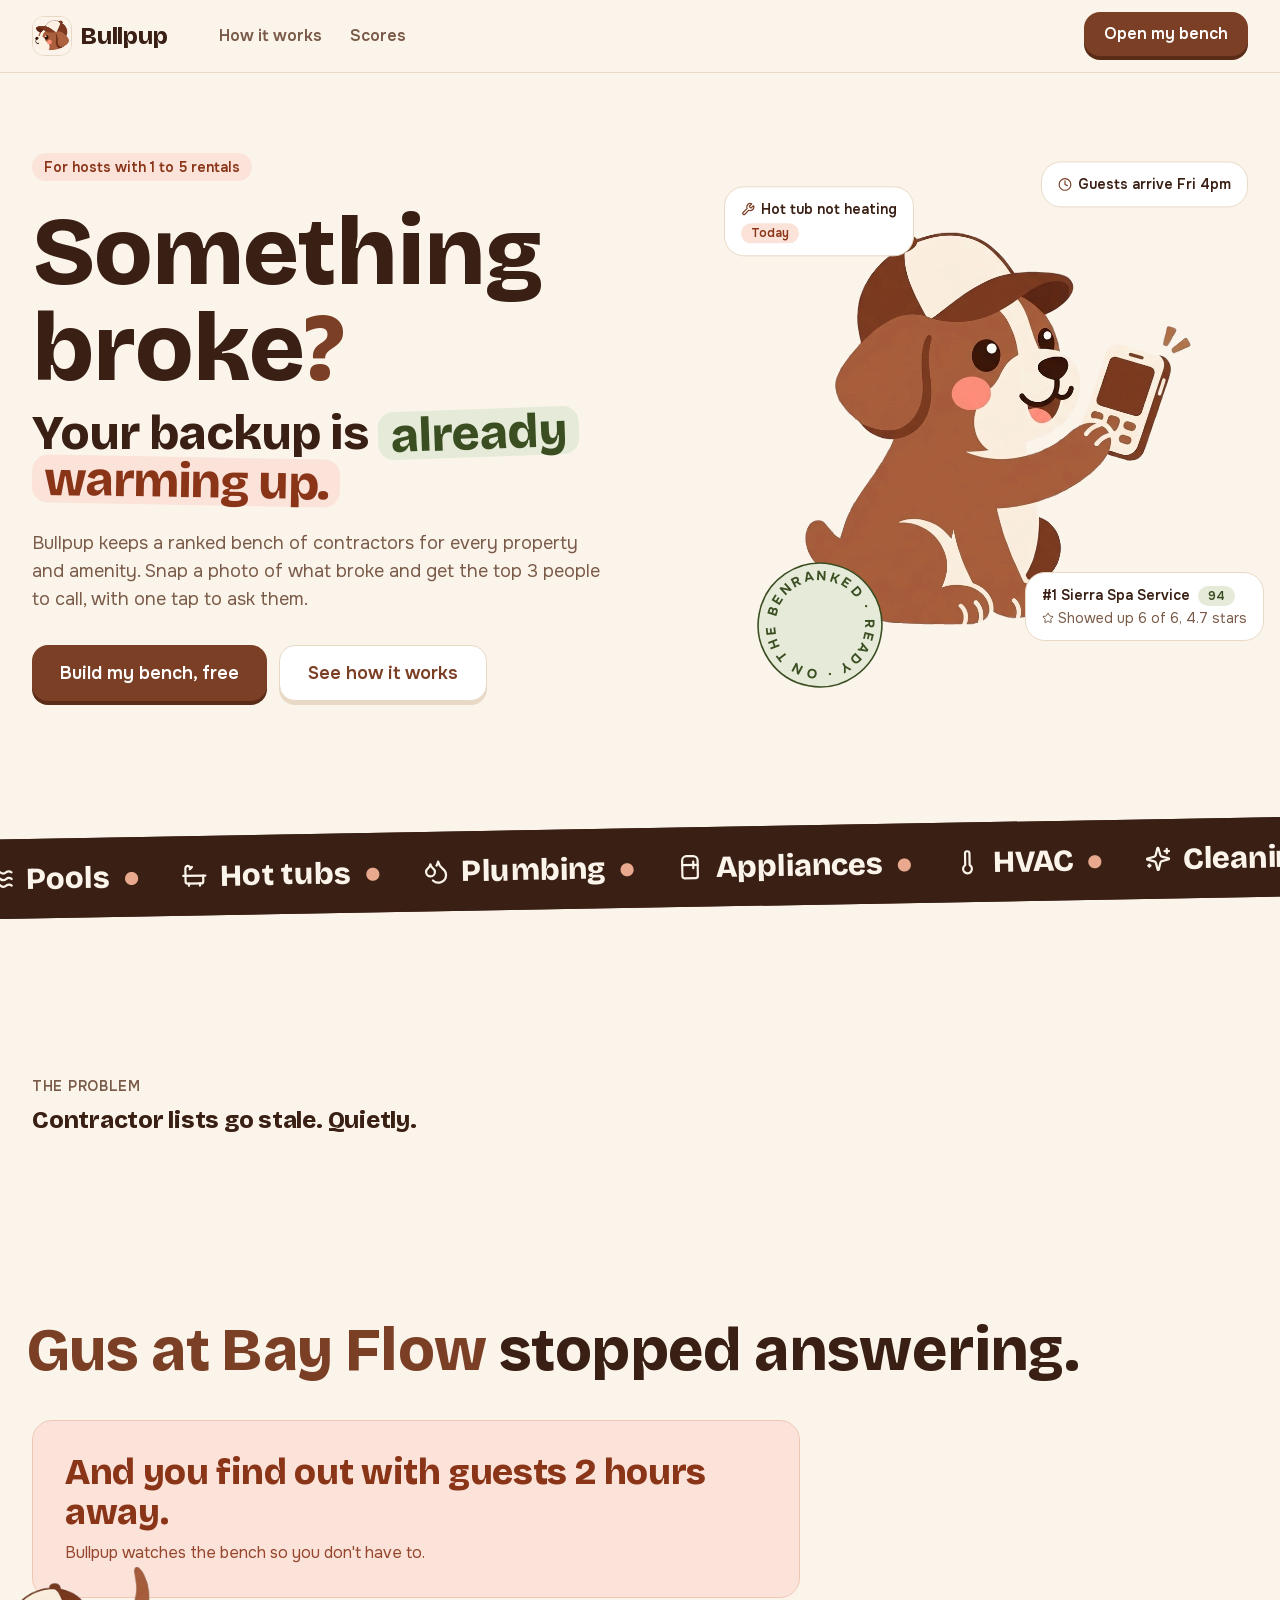
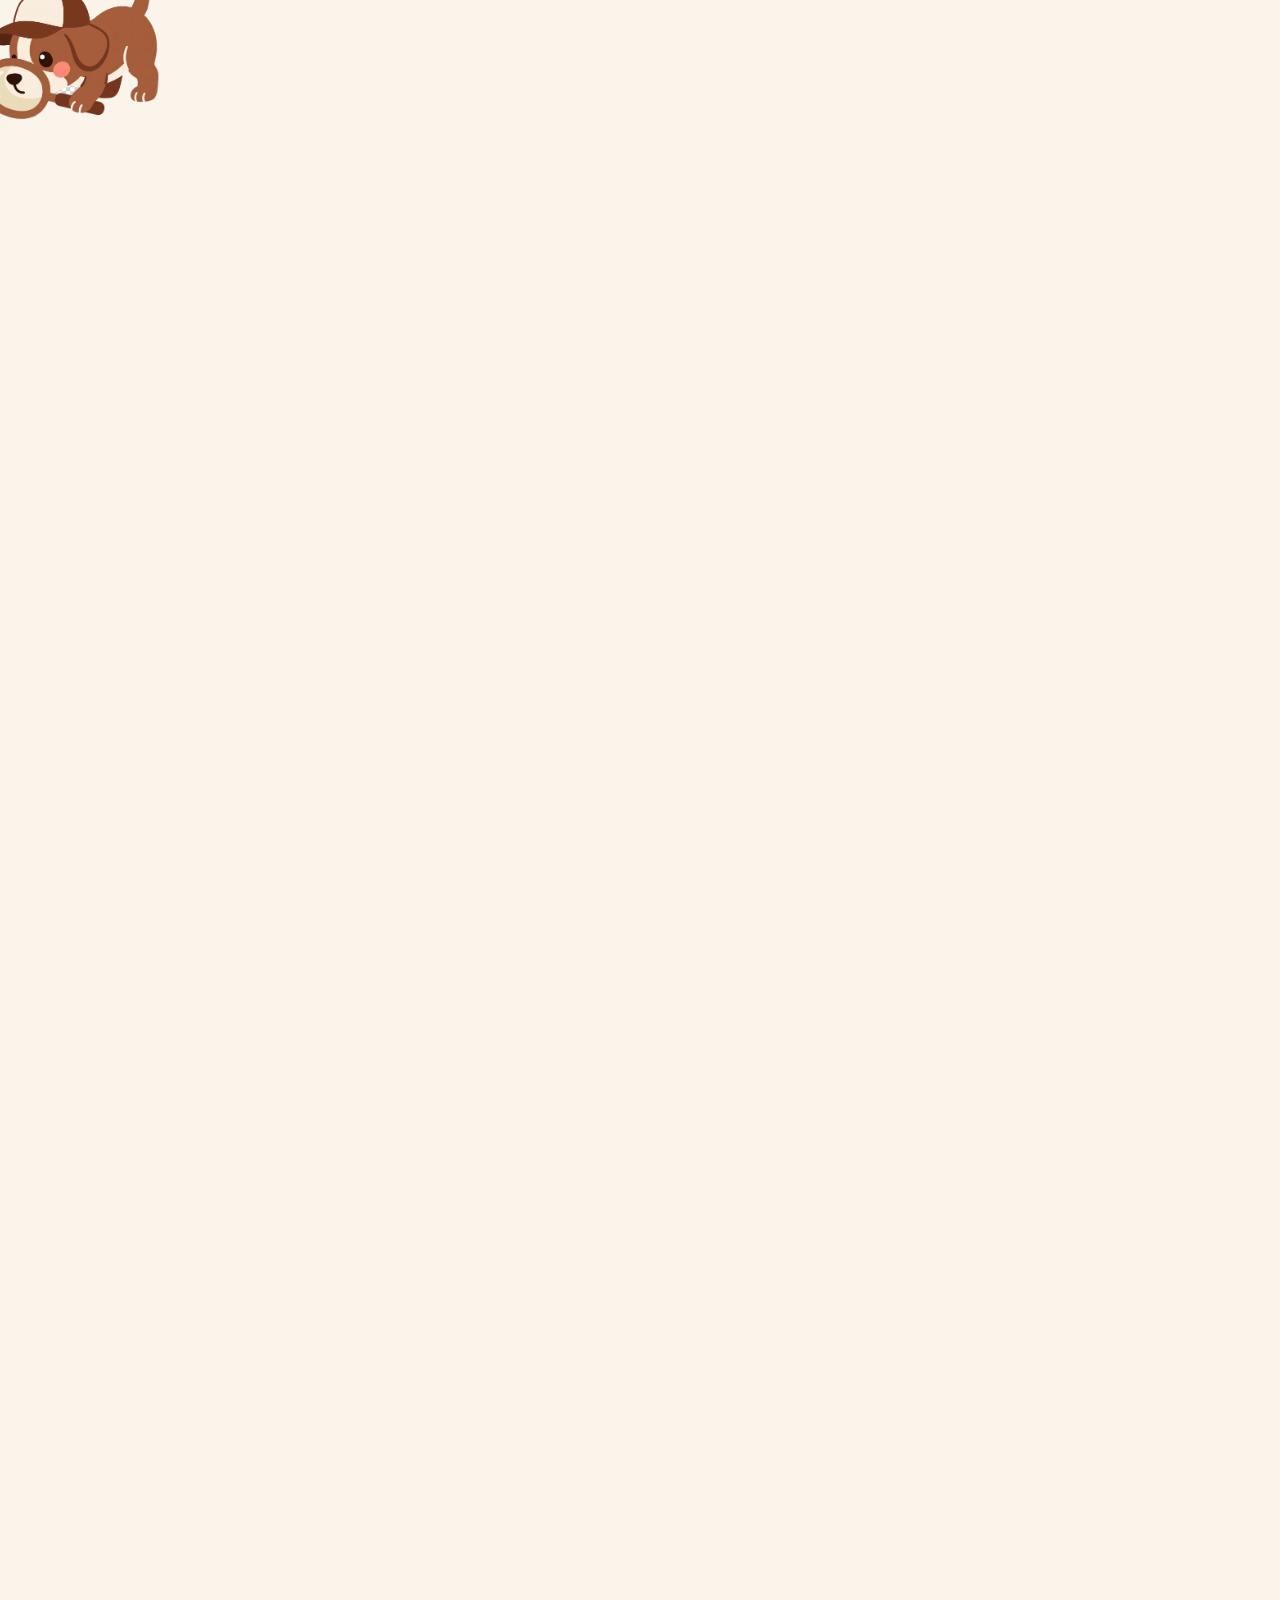
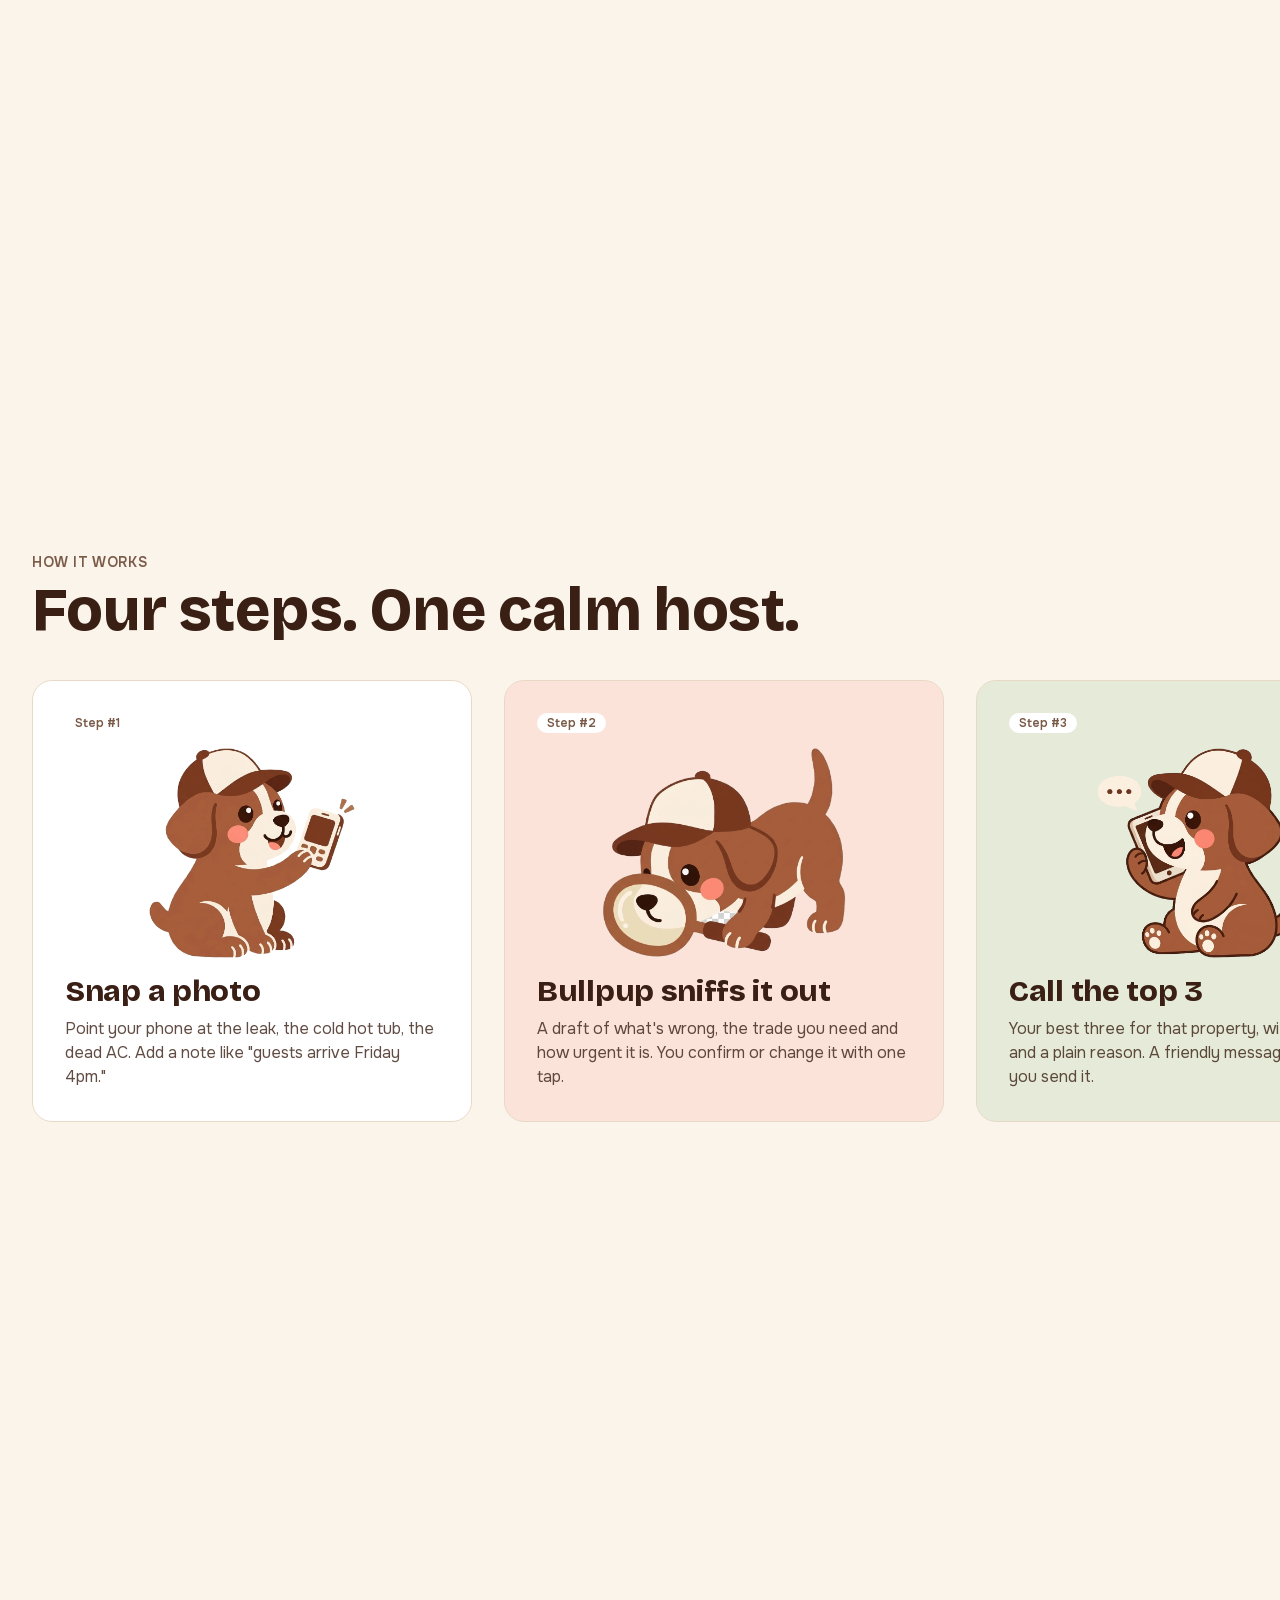
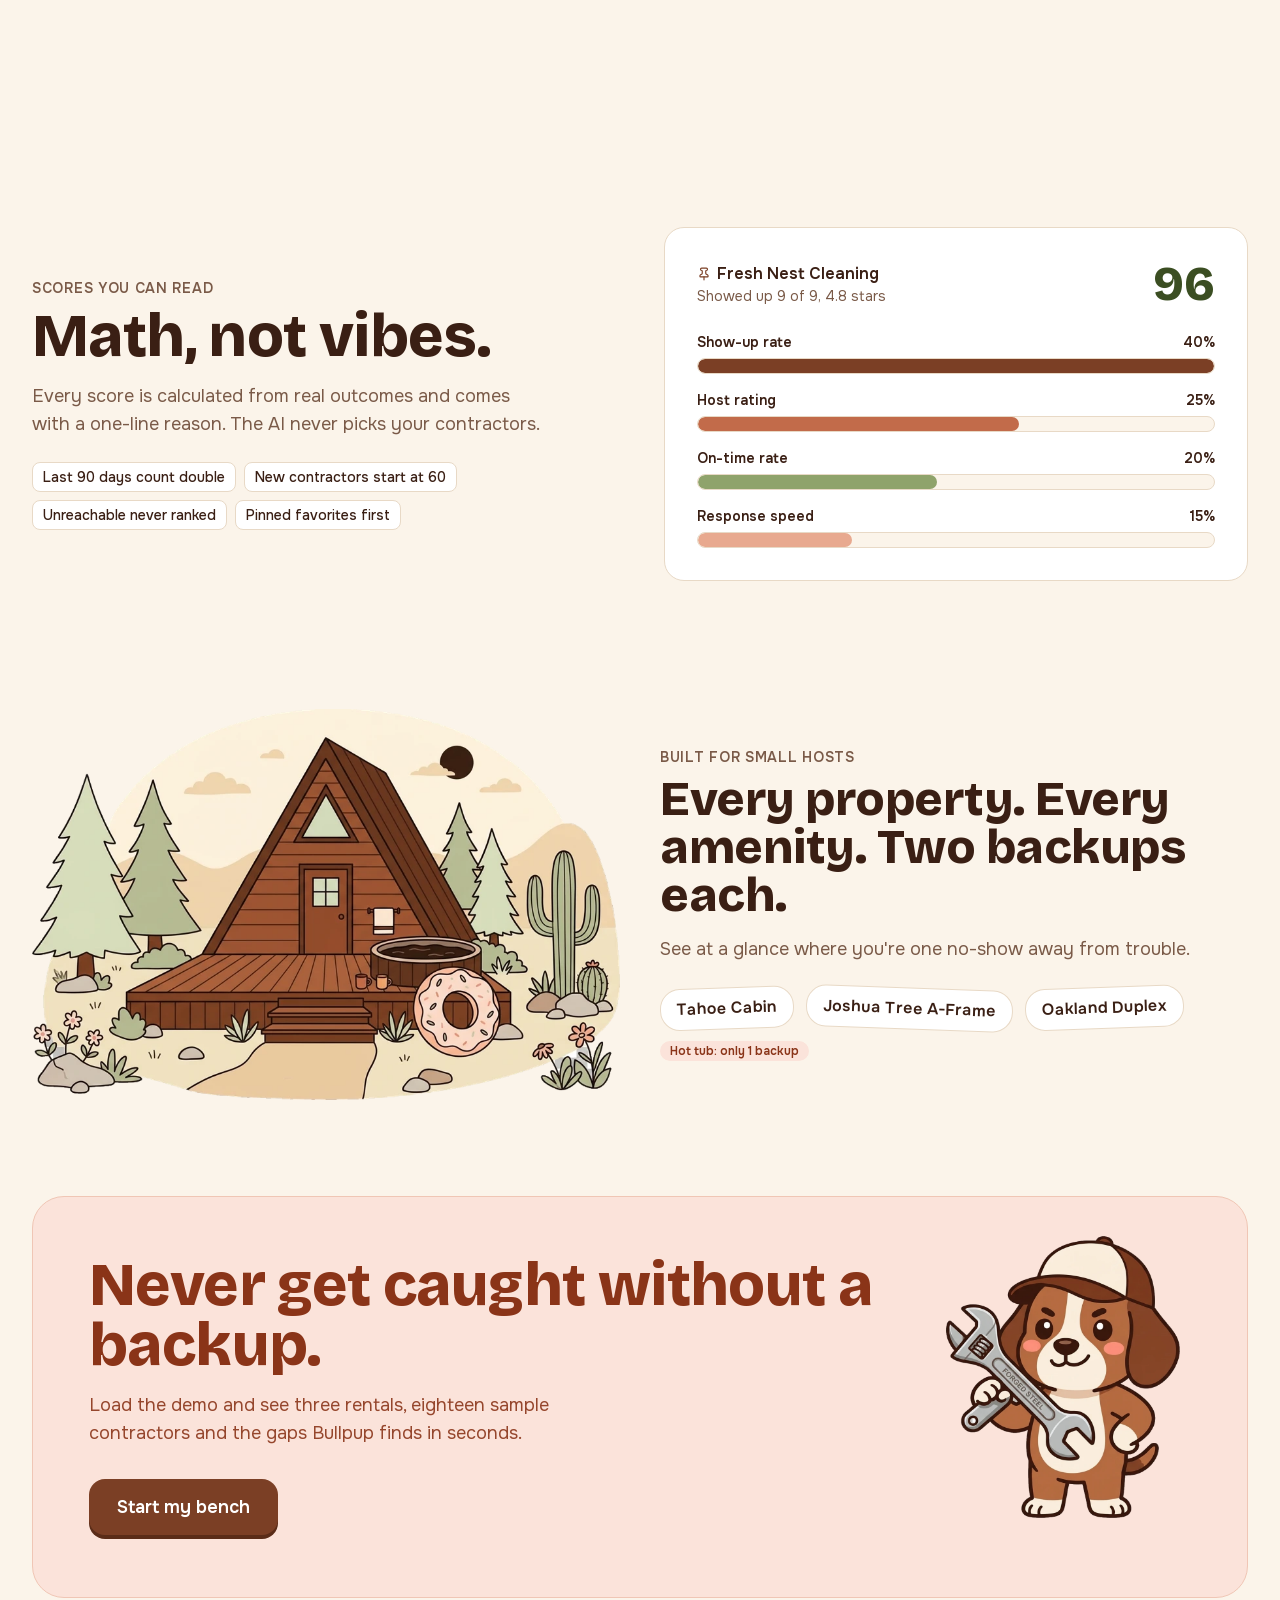
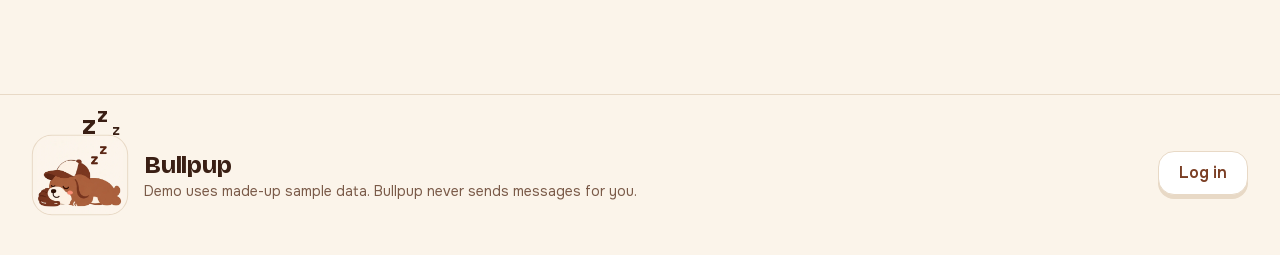
==== commit 6d3e0038: "Keep clone self-contained: stub original API calls, cache-bust patched chunks" ====
--- a/index.html
+++ b/index.html
@@ -1,2 +1,2 @@
-<!DOCTYPE html><!--7s9mUIiERMC29GiCe6VZT--><html lang="en" class="__variable_e9b148 __variable_408a5f"><head><meta charSet="utf-8"/><meta name="viewport" content="width=device-width, initial-scale=1"/><link rel="preload" href="_next/static/media/5643d86c43b952f5-s.p.woff2" as="font" crossorigin="" type="font/woff2"/><link rel="preload" href="_next/static/media/cd87a8f174d93ac6-s.p.woff2" as="font" crossorigin="" type="font/woff2"/><link rel="preload" as="image" href="mascot/pup-head.webp"/><link rel="preload" as="image" href="mascot/pup-camera.webp"/><link rel="preload" as="image" href="mascot/pup-sniff.webp"/><link rel="preload" as="image" href="mascot/pup-phone.webp"/><link rel="preload" as="image" href="mascot/pup-cheer.webp"/><link rel="preload" as="image" href="mascot/cabin-scene.webp"/><link rel="preload" as="image" href="mascot/pup-wrench.webp"/><link rel="preload" as="image" href="mascot/pup-sleep.webp"/><link rel="stylesheet" href="_next/static/css/d84547b8e7f5cf28.css" data-precedence="next"/><link rel="preload" as="script" fetchPriority="low" href="_next/static/chunks/webpack-3c6641b5c29a46f2.js"/><script src="_next/static/chunks/4bd1b696-c023c6e3521b1417.js" async=""></script><script src="_next/static/chunks/255-27bd810b2b0e7027.js" async=""></script><script src="_next/static/chunks/main-app-2ecc3bf42ae2d122.js" async=""></script><script src="_next/static/chunks/210-b87b4162a7fa3243.js" async=""></script><script src="_next/static/chunks/720-2128387cf983b18a.js" async=""></script><script src="_next/static/chunks/app/layout-05d6f5af019afc07.js" async=""></script><script src="_next/static/chunks/983-a44293ba2fa704bb.js" async=""></script><script src="_next/static/chunks/619-ba102abea3e3d0e4.js" async=""></script><script src="_next/static/chunks/998-91460bc305a24ce1.js" async=""></script><script src="_next/static/chunks/app/page-bac7fde6a6e699ff.js" async=""></script><meta name="next-size-adjust" content=""/><title>Bullpup | Your contractor backup bench</title><meta name="description" content="A ranked backup bench of contractors for every rental property and amenity."/><link rel="icon" href="mascot/pup-head.webp"/><script src="_next/static/chunks/polyfills-42372ed130431b0a.js" noModule=""></script></head><body><div hidden=""><!--$--><!--/$--></div><div class="min-h-screen" data-testid="landing-page"><header class="sticky top-0 z-40 bg-cream/95 border-b-[1.5px] border-line" data-testid="landing-nav"><div class="mx-auto max-w-7xl px-4 sm:px-8 py-3 flex items-center gap-4"><a class="flex items-center gap-2" data-testid="landing-home-link" href="./"><img src="mascot/pup-head.webp" alt="Bullpup puppy" class="h-10 w-10 rounded-xl border-[1.5px] border-line"/><span class="font-head text-2xl">Bullpup</span></a><nav class="hidden md:flex items-center gap-1 ml-6 text-cocoa font-semibold"><a href="#how" class="px-3 min-h-[44px] inline-flex items-center hover:text-espresso" data-testid="landing-how-link">How it works</a><a href="#scores" class="px-3 min-h-[44px] inline-flex items-center hover:text-espresso" data-testid="landing-scores-link">Scores</a></nav><div class="ml-auto flex items-center gap-2"><a class="btn btn-secondary hidden sm:inline-flex" data-testid="landing-login-button" href="login/">Log in</a><a class="btn btn-primary" data-testid="landing-get-started-button" href="login/?mode=register">Get started</a></div></div></header><main><section class="relative overflow-hidden" data-testid="landing-hero"><div class="mx-auto max-w-7xl px-4 sm:px-8 pt-12 sm:pt-20 pb-20 sm:pb-28 grid lg:grid-cols-[1.15fr_0.85fr] gap-10 items-center"><div><p class="inline-flex badge badge-warn !text-sm !px-3 !py-1" style="opacity:0;transform:translateY(30px)">For hosts with 1 to 5 rentals</p><h1 class="mt-6 text-5xl sm:text-6xl lg:text-7xl xl:text-8xl leading-[0.95] text-espresso"><span class="block" style="opacity:0;transform:translateY(30px)">Something</span><span class="block" style="opacity:0;transform:translateY(30px)">broke<span class="inline-block text-cap">?</span></span><span class="mt-3 block text-3xl sm:text-4xl lg:text-5xl leading-tight" style="opacity:0;transform:translateY(30px)">Your backup is <span class="inline-block -rotate-2 bg-sage text-sage-ink px-3 rounded-[16px]">already</span> <span class="inline-block rotate-1 bg-blush text-blush-ink px-3 rounded-[16px]">warming up.</span></span></h1><p class="mt-6 max-w-xl text-lg text-cocoa" style="opacity:0;transform:translateY(30px)">Bullpup keeps a ranked bench of contractors for every property and amenity. Snap a photo of what broke and get the top 3 people to call, with one tap to ask them.</p><div class="mt-8 flex flex-wrap gap-3" style="opacity:0;transform:translateY(30px)"><a class="btn btn-primary text-lg px-7 min-h-[56px]" data-testid="hero-get-started-button" href="login/?mode=register">Build my bench, free</a><a href="#how" class="btn btn-secondary text-lg px-7 min-h-[56px]" data-testid="hero-how-button">See how it works</a></div></div><div class="relative h-[420px] sm:h-[520px]"><div class="absolute inset-0 z-10" style="transform:none"><div class="absolute card px-4 py-3 text-sm left-0 top-6 sm:-left-6" data-testid="hero-card-issue" style="opacity:0;transform:scale(0.8)"><p class="font-semibold flex items-center gap-1.5"><svg xmlns="http://www.w3.org/2000/svg" width="14" height="14" viewBox="0 0 24 24" fill="none" stroke="currentColor" stroke-width="2" stroke-linecap="round" stroke-linejoin="round" class="lucide lucide-wrench text-cap" aria-hidden="true"><path d="M14.7 6.3a1 1 0 0 0 0 1.4l1.6 1.6a1 1 0 0 0 1.4 0l3.77-3.77a6 6 0 0 1-7.94 7.94l-6.91 6.91a2.12 2.12 0 0 1-3-3l6.91-6.91a6 6 0 0 1 7.94-7.94l-3.76 3.76z"></path></svg> Hot tub not heating</p><span class="badge badge-warn mt-1">Today</span></div><div class="absolute card px-4 py-3 text-sm right-0 top-0" data-testid="hero-card-arrival" style="opacity:0;transform:scale(0.8)"><p class="font-semibold flex items-center gap-1.5"><svg xmlns="http://www.w3.org/2000/svg" width="14" height="14" viewBox="0 0 24 24" fill="none" stroke="currentColor" stroke-width="2" stroke-linecap="round" stroke-linejoin="round" class="lucide lucide-clock text-cap" aria-hidden="true"><circle cx="12" cy="12" r="10"></circle><polyline points="12 6 12 12 16 14"></polyline></svg> Guests arrive Fri 4pm</p></div><div class="absolute card px-4 py-3 text-sm right-0 bottom-10 sm:-right-4 max-w-[250px]" data-testid="hero-card-contractor" style="opacity:0;transform:scale(0.8)"><p class="font-semibold">#1 Sierra Spa Service <span class="badge badge-ready ml-1">94</span></p><p class="text-cocoa flex items-center gap-1 mt-0.5"><svg xmlns="http://www.w3.org/2000/svg" width="12" height="12" viewBox="0 0 24 24" fill="none" stroke="currentColor" stroke-width="2" stroke-linecap="round" stroke-linejoin="round" class="lucide lucide-star" aria-hidden="true"><path d="M11.525 2.295a.53.53 0 0 1 .95 0l2.31 4.679a2.123 2.123 0 0 0 1.595 1.16l5.166.756a.53.53 0 0 1 .294.904l-3.736 3.638a2.123 2.123 0 0 0-.611 1.878l.882 5.14a.53.53 0 0 1-.771.56l-4.618-2.428a2.122 2.122 0 0 0-1.973 0L6.396 21.01a.53.53 0 0 1-.77-.56l.881-5.139a2.122 2.122 0 0 0-.611-1.879L2.16 9.795a.53.53 0 0 1 .294-.906l5.165-.755a2.122 2.122 0 0 0 1.597-1.16z"></path></svg> Showed up 6 of 6, 4.7 stars</p></div></div><div class="absolute inset-x-6 sm:inset-x-10 top-16 bottom-16" style="transform:none"><div class="relative w-full h-full"><img src="mascot/pup-camera.webp" alt="Bullpup puppy snapping a photo" draggable="false" class="w-full h-full object-contain select-none "/></div></div><div class="absolute left-2 bottom-0"><svg viewBox="0 0 120 120" class="w-28 h-28 sm:w-32 sm:h-32" aria-hidden="true"><circle cx="60" cy="60" r="58" fill="#E5EBD8" stroke="#3B4E22" stroke-width="1.5"></circle><defs><path id="ring" d="M60,60 m-42,0 a42,42 0 1,1 84,0 a42,42 0 1,1 -84,0"></path></defs><text font-size="12.5" font-weight="700" fill="#3B4E22" letter-spacing="2.4"><textPath href="#ring">RANKED · READY · ON THE BENCH ·</textPath></text></svg></div></div></div></section><div class="overflow-hidden py-3"><div class="bg-espresso text-cream py-5 overflow-hidden -rotate-1 scale-[1.02] border-y-[1.5px] border-espresso" data-testid="landing-marquee"><div class="flex w-max animate-marquee gap-10"><div class="flex gap-10 shrink-0" aria-hidden="false"><span class="flex items-center gap-3 font-head text-2xl sm:text-3xl whitespace-nowrap"><svg xmlns="http://www.w3.org/2000/svg" width="26" height="26" viewBox="0 0 24 24" fill="none" stroke="currentColor" stroke-width="2" stroke-linecap="round" stroke-linejoin="round" class="lucide lucide-waves" aria-hidden="true"><path d="M2 6c.6.5 1.2 1 2.5 1C7 7 7 5 9.5 5c2.6 0 2.4 2 5 2 2.5 0 2.5-2 5-2 1.3 0 1.9.5 2.5 1"></path><path d="M2 12c.6.5 1.2 1 2.5 1 2.5 0 2.5-2 5-2 2.6 0 2.4 2 5 2 2.5 0 2.5-2 5-2 1.3 0 1.9.5 2.5 1"></path><path d="M2 18c.6.5 1.2 1 2.5 1 2.5 0 2.5-2 5-2 2.6 0 2.4 2 5 2 2.5 0 2.5-2 5-2 1.3 0 1.9.5 2.5 1"></path></svg> <!-- -->Pools<!-- --> <span class="text-[#E8A98F]">●</span></span><span class="flex items-center gap-3 font-head text-2xl sm:text-3xl whitespace-nowrap"><svg xmlns="http://www.w3.org/2000/svg" width="26" height="26" viewBox="0 0 24 24" fill="none" stroke="currentColor" stroke-width="2" stroke-linecap="round" stroke-linejoin="round" class="lucide lucide-bath" aria-hidden="true"><path d="M10 4 8 6"></path><path d="M17 19v2"></path><path d="M2 12h20"></path><path d="M7 19v2"></path><path d="M9 5 7.621 3.621A2.121 2.121 0 0 0 4 5v12a2 2 0 0 0 2 2h12a2 2 0 0 0 2-2v-5"></path></svg> <!-- -->Hot tubs<!-- --> <span class="text-[#E8A98F]">●</span></span><span class="flex items-center gap-3 font-head text-2xl sm:text-3xl whitespace-nowrap"><svg xmlns="http://www.w3.org/2000/svg" width="26" height="26" viewBox="0 0 24 24" fill="none" stroke="currentColor" stroke-width="2" stroke-linecap="round" stroke-linejoin="round" class="lucide lucide-droplets" aria-hidden="true"><path d="M7 16.3c2.2 0 4-1.83 4-4.05 0-1.16-.57-2.26-1.71-3.19S7.29 6.75 7 5.3c-.29 1.45-1.14 2.84-2.29 3.76S3 11.1 3 12.25c0 2.22 1.8 4.05 4 4.05z"></path><path d="M12.56 6.6A10.97 10.97 0 0 0 14 3.02c.5 2.5 2 4.9 4 6.5s3 3.5 3 5.5a6.98 6.98 0 0 1-11.91 4.97"></path></svg> <!-- -->Plumbing<!-- --> <span class="text-[#E8A98F]">●</span></span><span class="flex items-center gap-3 font-head text-2xl sm:text-3xl whitespace-nowrap"><svg xmlns="http://www.w3.org/2000/svg" width="26" height="26" viewBox="0 0 24 24" fill="none" stroke="currentColor" stroke-width="2" stroke-linecap="round" stroke-linejoin="round" class="lucide lucide-refrigerator" aria-hidden="true"><path d="M5 6a4 4 0 0 1 4-4h6a4 4 0 0 1 4 4v14a2 2 0 0 1-2 2H7a2 2 0 0 1-2-2V6Z"></path><path d="M5 10h14"></path><path d="M15 7v6"></path></svg> <!-- -->Appliances<!-- --> <span class="text-[#E8A98F]">●</span></span><span class="flex items-center gap-3 font-head text-2xl sm:text-3xl whitespace-nowrap"><svg xmlns="http://www.w3.org/2000/svg" width="26" height="26" viewBox="0 0 24 24" fill="none" stroke="currentColor" stroke-width="2" stroke-linecap="round" stroke-linejoin="round" class="lucide lucide-thermometer" aria-hidden="true"><path d="M14 4v10.54a4 4 0 1 1-4 0V4a2 2 0 0 1 4 0Z"></path></svg> <!-- -->HVAC<!-- --> <span class="text-[#E8A98F]">●</span></span><span class="flex items-center gap-3 font-head text-2xl sm:text-3xl whitespace-nowrap"><svg xmlns="http://www.w3.org/2000/svg" width="26" height="26" viewBox="0 0 24 24" fill="none" stroke="currentColor" stroke-width="2" stroke-linecap="round" stroke-linejoin="round" class="lucide lucide-sparkles" aria-hidden="true"><path d="M9.937 15.5A2 2 0 0 0 8.5 14.063l-6.135-1.582a.5.5 0 0 1 0-.962L8.5 9.936A2 2 0 0 0 9.937 8.5l1.582-6.135a.5.5 0 0 1 .963 0L14.063 8.5A2 2 0 0 0 15.5 9.937l6.135 1.581a.5.5 0 0 1 0 .964L15.5 14.063a2 2 0 0 0-1.437 1.437l-1.582 6.135a.5.5 0 0 1-.963 0z"></path><path d="M20 3v4"></path><path d="M22 5h-4"></path><path d="M4 17v2"></path><path d="M5 18H3"></path></svg> <!-- -->Cleaning<!-- --> <span class="text-[#E8A98F]">●</span></span><span class="flex items-center gap-3 font-head text-2xl sm:text-3xl whitespace-nowrap"><svg xmlns="http://www.w3.org/2000/svg" width="26" height="26" viewBox="0 0 24 24" fill="none" stroke="currentColor" stroke-width="2" stroke-linecap="round" stroke-linejoin="round" class="lucide lucide-waves" aria-hidden="true"><path d="M2 6c.6.5 1.2 1 2.5 1C7 7 7 5 9.5 5c2.6 0 2.4 2 5 2 2.5 0 2.5-2 5-2 1.3 0 1.9.5 2.5 1"></path><path d="M2 12c.6.5 1.2 1 2.5 1 2.5 0 2.5-2 5-2 2.6 0 2.4 2 5 2 2.5 0 2.5-2 5-2 1.3 0 1.9.5 2.5 1"></path><path d="M2 18c.6.5 1.2 1 2.5 1 2.5 0 2.5-2 5-2 2.6 0 2.4 2 5 2 2.5 0 2.5-2 5-2 1.3 0 1.9.5 2.5 1"></path></svg> <!-- -->Pools<!-- --> <span class="text-[#E8A98F]">●</span></span><span class="flex items-center gap-3 font-head text-2xl sm:text-3xl whitespace-nowrap"><svg xmlns="http://www.w3.org/2000/svg" width="26" height="26" viewBox="0 0 24 24" fill="none" stroke="currentColor" stroke-width="2" stroke-linecap="round" stroke-linejoin="round" class="lucide lucide-bath" aria-hidden="true"><path d="M10 4 8 6"></path><path d="M17 19v2"></path><path d="M2 12h20"></path><path d="M7 19v2"></path><path d="M9 5 7.621 3.621A2.121 2.121 0 0 0 4 5v12a2 2 0 0 0 2 2h12a2 2 0 0 0 2-2v-5"></path></svg> <!-- -->Hot tubs<!-- --> <span class="text-[#E8A98F]">●</span></span><span class="flex items-center gap-3 font-head text-2xl sm:text-3xl whitespace-nowrap"><svg xmlns="http://www.w3.org/2000/svg" width="26" height="26" viewBox="0 0 24 24" fill="none" stroke="currentColor" stroke-width="2" stroke-linecap="round" stroke-linejoin="round" class="lucide lucide-droplets" aria-hidden="true"><path d="M7 16.3c2.2 0 4-1.83 4-4.05 0-1.16-.57-2.26-1.71-3.19S7.29 6.75 7 5.3c-.29 1.45-1.14 2.84-2.29 3.76S3 11.1 3 12.25c0 2.22 1.8 4.05 4 4.05z"></path><path d="M12.56 6.6A10.97 10.97 0 0 0 14 3.02c.5 2.5 2 4.9 4 6.5s3 3.5 3 5.5a6.98 6.98 0 0 1-11.91 4.97"></path></svg> <!-- -->Plumbing<!-- --> <span class="text-[#E8A98F]">●</span></span><span class="flex items-center gap-3 font-head text-2xl sm:text-3xl whitespace-nowrap"><svg xmlns="http://www.w3.org/2000/svg" width="26" height="26" viewBox="0 0 24 24" fill="none" stroke="currentColor" stroke-width="2" stroke-linecap="round" stroke-linejoin="round" class="lucide lucide-refrigerator" aria-hidden="true"><path d="M5 6a4 4 0 0 1 4-4h6a4 4 0 0 1 4 4v14a2 2 0 0 1-2 2H7a2 2 0 0 1-2-2V6Z"></path><path d="M5 10h14"></path><path d="M15 7v6"></path></svg> <!-- -->Appliances<!-- --> <span class="text-[#E8A98F]">●</span></span><span class="flex items-center gap-3 font-head text-2xl sm:text-3xl whitespace-nowrap"><svg xmlns="http://www.w3.org/2000/svg" width="26" height="26" viewBox="0 0 24 24" fill="none" stroke="currentColor" stroke-width="2" stroke-linecap="round" stroke-linejoin="round" class="lucide lucide-thermometer" aria-hidden="true"><path d="M14 4v10.54a4 4 0 1 1-4 0V4a2 2 0 0 1 4 0Z"></path></svg> <!-- -->HVAC<!-- --> <span class="text-[#E8A98F]">●</span></span><span class="flex items-center gap-3 font-head text-2xl sm:text-3xl whitespace-nowrap"><svg xmlns="http://www.w3.org/2000/svg" width="26" height="26" viewBox="0 0 24 24" fill="none" stroke="currentColor" stroke-width="2" stroke-linecap="round" stroke-linejoin="round" class="lucide lucide-sparkles" aria-hidden="true"><path d="M9.937 15.5A2 2 0 0 0 8.5 14.063l-6.135-1.582a.5.5 0 0 1 0-.962L8.5 9.936A2 2 0 0 0 9.937 8.5l1.582-6.135a.5.5 0 0 1 .963 0L14.063 8.5A2 2 0 0 0 15.5 9.937l6.135 1.581a.5.5 0 0 1 0 .964L15.5 14.063a2 2 0 0 0-1.437 1.437l-1.582 6.135a.5.5 0 0 1-.963 0z"></path><path d="M20 3v4"></path><path d="M22 5h-4"></path><path d="M4 17v2"></path><path d="M5 18H3"></path></svg> <!-- -->Cleaning<!-- --> <span class="text-[#E8A98F]">●</span></span><span class="flex items-center gap-3 font-head text-2xl sm:text-3xl whitespace-nowrap"><svg xmlns="http://www.w3.org/2000/svg" width="26" height="26" viewBox="0 0 24 24" fill="none" stroke="currentColor" stroke-width="2" stroke-linecap="round" stroke-linejoin="round" class="lucide lucide-waves" aria-hidden="true"><path d="M2 6c.6.5 1.2 1 2.5 1C7 7 7 5 9.5 5c2.6 0 2.4 2 5 2 2.5 0 2.5-2 5-2 1.3 0 1.9.5 2.5 1"></path><path d="M2 12c.6.5 1.2 1 2.5 1 2.5 0 2.5-2 5-2 2.6 0 2.4 2 5 2 2.5 0 2.5-2 5-2 1.3 0 1.9.5 2.5 1"></path><path d="M2 18c.6.5 1.2 1 2.5 1 2.5 0 2.5-2 5-2 2.6 0 2.4 2 5 2 2.5 0 2.5-2 5-2 1.3 0 1.9.5 2.5 1"></path></svg> <!-- -->Pools<!-- --> <span class="text-[#E8A98F]">●</span></span><span class="flex items-center gap-3 font-head text-2xl sm:text-3xl whitespace-nowrap"><svg xmlns="http://www.w3.org/2000/svg" width="26" height="26" viewBox="0 0 24 24" fill="none" stroke="currentColor" stroke-width="2" stroke-linecap="round" stroke-linejoin="round" class="lucide lucide-bath" aria-hidden="true"><path d="M10 4 8 6"></path><path d="M17 19v2"></path><path d="M2 12h20"></path><path d="M7 19v2"></path><path d="M9 5 7.621 3.621A2.121 2.121 0 0 0 4 5v12a2 2 0 0 0 2 2h12a2 2 0 0 0 2-2v-5"></path></svg> <!-- -->Hot tubs<!-- --> <span class="text-[#E8A98F]">●</span></span><span class="flex items-center gap-3 font-head text-2xl sm:text-3xl whitespace-nowrap"><svg xmlns="http://www.w3.org/2000/svg" width="26" height="26" viewBox="0 0 24 24" fill="none" stroke="currentColor" stroke-width="2" stroke-linecap="round" stroke-linejoin="round" class="lucide lucide-droplets" aria-hidden="true"><path d="M7 16.3c2.2 0 4-1.83 4-4.05 0-1.16-.57-2.26-1.71-3.19S7.29 6.75 7 5.3c-.29 1.45-1.14 2.84-2.29 3.76S3 11.1 3 12.25c0 2.22 1.8 4.05 4 4.05z"></path><path d="M12.56 6.6A10.97 10.97 0 0 0 14 3.02c.5 2.5 2 4.9 4 6.5s3 3.5 3 5.5a6.98 6.98 0 0 1-11.91 4.97"></path></svg> <!-- -->Plumbing<!-- --> <span class="text-[#E8A98F]">●</span></span><span class="flex items-center gap-3 font-head text-2xl sm:text-3xl whitespace-nowrap"><svg xmlns="http://www.w3.org/2000/svg" width="26" height="26" viewBox="0 0 24 24" fill="none" stroke="currentColor" stroke-width="2" stroke-linecap="round" stroke-linejoin="round" class="lucide lucide-refrigerator" aria-hidden="true"><path d="M5 6a4 4 0 0 1 4-4h6a4 4 0 0 1 4 4v14a2 2 0 0 1-2 2H7a2 2 0 0 1-2-2V6Z"></path><path d="M5 10h14"></path><path d="M15 7v6"></path></svg> <!-- -->Appliances<!-- --> <span class="text-[#E8A98F]">●</span></span><span class="flex items-center gap-3 font-head text-2xl sm:text-3xl whitespace-nowrap"><svg xmlns="http://www.w3.org/2000/svg" width="26" height="26" viewBox="0 0 24 24" fill="none" stroke="currentColor" stroke-width="2" stroke-linecap="round" stroke-linejoin="round" class="lucide lucide-thermometer" aria-hidden="true"><path d="M14 4v10.54a4 4 0 1 1-4 0V4a2 2 0 0 1 4 0Z"></path></svg> <!-- -->HVAC<!-- --> <span class="text-[#E8A98F]">●</span></span><span class="flex items-center gap-3 font-head text-2xl sm:text-3xl whitespace-nowrap"><svg xmlns="http://www.w3.org/2000/svg" width="26" height="26" viewBox="0 0 24 24" fill="none" stroke="currentColor" stroke-width="2" stroke-linecap="round" stroke-linejoin="round" class="lucide lucide-sparkles" aria-hidden="true"><path d="M9.937 15.5A2 2 0 0 0 8.5 14.063l-6.135-1.582a.5.5 0 0 1 0-.962L8.5 9.936A2 2 0 0 0 9.937 8.5l1.582-6.135a.5.5 0 0 1 .963 0L14.063 8.5A2 2 0 0 0 15.5 9.937l6.135 1.581a.5.5 0 0 1 0 .964L15.5 14.063a2 2 0 0 0-1.437 1.437l-1.582 6.135a.5.5 0 0 1-.963 0z"></path><path d="M20 3v4"></path><path d="M22 5h-4"></path><path d="M4 17v2"></path><path d="M5 18H3"></path></svg> <!-- -->Cleaning<!-- --> <span class="text-[#E8A98F]">●</span></span></div><div class="flex gap-10 shrink-0" aria-hidden="true"><span class="flex items-center gap-3 font-head text-2xl sm:text-3xl whitespace-nowrap"><svg xmlns="http://www.w3.org/2000/svg" width="26" height="26" viewBox="0 0 24 24" fill="none" stroke="currentColor" stroke-width="2" stroke-linecap="round" stroke-linejoin="round" class="lucide lucide-waves" aria-hidden="true"><path d="M2 6c.6.5 1.2 1 2.5 1C7 7 7 5 9.5 5c2.6 0 2.4 2 5 2 2.5 0 2.5-2 5-2 1.3 0 1.9.5 2.5 1"></path><path d="M2 12c.6.5 1.2 1 2.5 1 2.5 0 2.5-2 5-2 2.6 0 2.4 2 5 2 2.5 0 2.5-2 5-2 1.3 0 1.9.5 2.5 1"></path><path d="M2 18c.6.5 1.2 1 2.5 1 2.5 0 2.5-2 5-2 2.6 0 2.4 2 5 2 2.5 0 2.5-2 5-2 1.3 0 1.9.5 2.5 1"></path></svg> <!-- -->Pools<!-- --> <span class="text-[#E8A98F]">●</span></span><span class="flex items-center gap-3 font-head text-2xl sm:text-3xl whitespace-nowrap"><svg xmlns="http://www.w3.org/2000/svg" width="26" height="26" viewBox="0 0 24 24" fill="none" stroke="currentColor" stroke-width="2" stroke-linecap="round" stroke-linejoin="round" class="lucide lucide-bath" aria-hidden="true"><path d="M10 4 8 6"></path><path d="M17 19v2"></path><path d="M2 12h20"></path><path d="M7 19v2"></path><path d="M9 5 7.621 3.621A2.121 2.121 0 0 0 4 5v12a2 2 0 0 0 2 2h12a2 2 0 0 0 2-2v-5"></path></svg> <!-- -->Hot tubs<!-- --> <span class="text-[#E8A98F]">●</span></span><span class="flex items-center gap-3 font-head text-2xl sm:text-3xl whitespace-nowrap"><svg xmlns="http://www.w3.org/2000/svg" width="26" height="26" viewBox="0 0 24 24" fill="none" stroke="currentColor" stroke-width="2" stroke-linecap="round" stroke-linejoin="round" class="lucide lucide-droplets" aria-hidden="true"><path d="M7 16.3c2.2 0 4-1.83 4-4.05 0-1.16-.57-2.26-1.71-3.19S7.29 6.75 7 5.3c-.29 1.45-1.14 2.84-2.29 3.76S3 11.1 3 12.25c0 2.22 1.8 4.05 4 4.05z"></path><path d="M12.56 6.6A10.97 10.97 0 0 0 14 3.02c.5 2.5 2 4.9 4 6.5s3 3.5 3 5.5a6.98 6.98 0 0 1-11.91 4.97"></path></svg> <!-- -->Plumbing<!-- --> <span class="text-[#E8A98F]">●</span></span><span class="flex items-center gap-3 font-head text-2xl sm:text-3xl whitespace-nowrap"><svg xmlns="http://www.w3.org/2000/svg" width="26" height="26" viewBox="0 0 24 24" fill="none" stroke="currentColor" stroke-width="2" stroke-linecap="round" stroke-linejoin="round" class="lucide lucide-refrigerator" aria-hidden="true"><path d="M5 6a4 4 0 0 1 4-4h6a4 4 0 0 1 4 4v14a2 2 0 0 1-2 2H7a2 2 0 0 1-2-2V6Z"></path><path d="M5 10h14"></path><path d="M15 7v6"></path></svg> <!-- -->Appliances<!-- --> <span class="text-[#E8A98F]">●</span></span><span class="flex items-center gap-3 font-head text-2xl sm:text-3xl whitespace-nowrap"><svg xmlns="http://www.w3.org/2000/svg" width="26" height="26" viewBox="0 0 24 24" fill="none" stroke="currentColor" stroke-width="2" stroke-linecap="round" stroke-linejoin="round" class="lucide lucide-thermometer" aria-hidden="true"><path d="M14 4v10.54a4 4 0 1 1-4 0V4a2 2 0 0 1 4 0Z"></path></svg> <!-- -->HVAC<!-- --> <span class="text-[#E8A98F]">●</span></span><span class="flex items-center gap-3 font-head text-2xl sm:text-3xl whitespace-nowrap"><svg xmlns="http://www.w3.org/2000/svg" width="26" height="26" viewBox="0 0 24 24" fill="none" stroke="currentColor" stroke-width="2" stroke-linecap="round" stroke-linejoin="round" class="lucide lucide-sparkles" aria-hidden="true"><path d="M9.937 15.5A2 2 0 0 0 8.5 14.063l-6.135-1.582a.5.5 0 0 1 0-.962L8.5 9.936A2 2 0 0 0 9.937 8.5l1.582-6.135a.5.5 0 0 1 .963 0L14.063 8.5A2 2 0 0 0 15.5 9.937l6.135 1.581a.5.5 0 0 1 0 .964L15.5 14.063a2 2 0 0 0-1.437 1.437l-1.582 6.135a.5.5 0 0 1-.963 0z"></path><path d="M20 3v4"></path><path d="M22 5h-4"></path><path d="M4 17v2"></path><path d="M5 18H3"></path></svg> <!-- -->Cleaning<!-- --> <span class="text-[#E8A98F]">●</span></span><span class="flex items-center gap-3 font-head text-2xl sm:text-3xl whitespace-nowrap"><svg xmlns="http://www.w3.org/2000/svg" width="26" height="26" viewBox="0 0 24 24" fill="none" stroke="currentColor" stroke-width="2" stroke-linecap="round" stroke-linejoin="round" class="lucide lucide-waves" aria-hidden="true"><path d="M2 6c.6.5 1.2 1 2.5 1C7 7 7 5 9.5 5c2.6 0 2.4 2 5 2 2.5 0 2.5-2 5-2 1.3 0 1.9.5 2.5 1"></path><path d="M2 12c.6.5 1.2 1 2.5 1 2.5 0 2.5-2 5-2 2.6 0 2.4 2 5 2 2.5 0 2.5-2 5-2 1.3 0 1.9.5 2.5 1"></path><path d="M2 18c.6.5 1.2 1 2.5 1 2.5 0 2.5-2 5-2 2.6 0 2.4 2 5 2 2.5 0 2.5-2 5-2 1.3 0 1.9.5 2.5 1"></path></svg> <!-- -->Pools<!-- --> <span class="text-[#E8A98F]">●</span></span><span class="flex items-center gap-3 font-head text-2xl sm:text-3xl whitespace-nowrap"><svg xmlns="http://www.w3.org/2000/svg" width="26" height="26" viewBox="0 0 24 24" fill="none" stroke="currentColor" stroke-width="2" stroke-linecap="round" stroke-linejoin="round" class="lucide lucide-bath" aria-hidden="true"><path d="M10 4 8 6"></path><path d="M17 19v2"></path><path d="M2 12h20"></path><path d="M7 19v2"></path><path d="M9 5 7.621 3.621A2.121 2.121 0 0 0 4 5v12a2 2 0 0 0 2 2h12a2 2 0 0 0 2-2v-5"></path></svg> <!-- -->Hot tubs<!-- --> <span class="text-[#E8A98F]">●</span></span><span class="flex items-center gap-3 font-head text-2xl sm:text-3xl whitespace-nowrap"><svg xmlns="http://www.w3.org/2000/svg" width="26" height="26" viewBox="0 0 24 24" fill="none" stroke="currentColor" stroke-width="2" stroke-linecap="round" stroke-linejoin="round" class="lucide lucide-droplets" aria-hidden="true"><path d="M7 16.3c2.2 0 4-1.83 4-4.05 0-1.16-.57-2.26-1.71-3.19S7.29 6.75 7 5.3c-.29 1.45-1.14 2.84-2.29 3.76S3 11.1 3 12.25c0 2.22 1.8 4.05 4 4.05z"></path><path d="M12.56 6.6A10.97 10.97 0 0 0 14 3.02c.5 2.5 2 4.9 4 6.5s3 3.5 3 5.5a6.98 6.98 0 0 1-11.91 4.97"></path></svg> <!-- -->Plumbing<!-- --> <span class="text-[#E8A98F]">●</span></span><span class="flex items-center gap-3 font-head text-2xl sm:text-3xl whitespace-nowrap"><svg xmlns="http://www.w3.org/2000/svg" width="26" height="26" viewBox="0 0 24 24" fill="none" stroke="currentColor" stroke-width="2" stroke-linecap="round" stroke-linejoin="round" class="lucide lucide-refrigerator" aria-hidden="true"><path d="M5 6a4 4 0 0 1 4-4h6a4 4 0 0 1 4 4v14a2 2 0 0 1-2 2H7a2 2 0 0 1-2-2V6Z"></path><path d="M5 10h14"></path><path d="M15 7v6"></path></svg> <!-- -->Appliances<!-- --> <span class="text-[#E8A98F]">●</span></span><span class="flex items-center gap-3 font-head text-2xl sm:text-3xl whitespace-nowrap"><svg xmlns="http://www.w3.org/2000/svg" width="26" height="26" viewBox="0 0 24 24" fill="none" stroke="currentColor" stroke-width="2" stroke-linecap="round" stroke-linejoin="round" class="lucide lucide-thermometer" aria-hidden="true"><path d="M14 4v10.54a4 4 0 1 1-4 0V4a2 2 0 0 1 4 0Z"></path></svg> <!-- -->HVAC<!-- --> <span class="text-[#E8A98F]">●</span></span><span class="flex items-center gap-3 font-head text-2xl sm:text-3xl whitespace-nowrap"><svg xmlns="http://www.w3.org/2000/svg" width="26" height="26" viewBox="0 0 24 24" fill="none" stroke="currentColor" stroke-width="2" stroke-linecap="round" stroke-linejoin="round" class="lucide lucide-sparkles" aria-hidden="true"><path d="M9.937 15.5A2 2 0 0 0 8.5 14.063l-6.135-1.582a.5.5 0 0 1 0-.962L8.5 9.936A2 2 0 0 0 9.937 8.5l1.582-6.135a.5.5 0 0 1 .963 0L14.063 8.5A2 2 0 0 0 15.5 9.937l6.135 1.581a.5.5 0 0 1 0 .964L15.5 14.063a2 2 0 0 0-1.437 1.437l-1.582 6.135a.5.5 0 0 1-.963 0z"></path><path d="M20 3v4"></path><path d="M22 5h-4"></path><path d="M4 17v2"></path><path d="M5 18H3"></path></svg> <!-- -->Cleaning<!-- --> <span class="text-[#E8A98F]">●</span></span><span class="flex items-center gap-3 font-head text-2xl sm:text-3xl whitespace-nowrap"><svg xmlns="http://www.w3.org/2000/svg" width="26" height="26" viewBox="0 0 24 24" fill="none" stroke="currentColor" stroke-width="2" stroke-linecap="round" stroke-linejoin="round" class="lucide lucide-waves" aria-hidden="true"><path d="M2 6c.6.5 1.2 1 2.5 1C7 7 7 5 9.5 5c2.6 0 2.4 2 5 2 2.5 0 2.5-2 5-2 1.3 0 1.9.5 2.5 1"></path><path d="M2 12c.6.5 1.2 1 2.5 1 2.5 0 2.5-2 5-2 2.6 0 2.4 2 5 2 2.5 0 2.5-2 5-2 1.3 0 1.9.5 2.5 1"></path><path d="M2 18c.6.5 1.2 1 2.5 1 2.5 0 2.5-2 5-2 2.6 0 2.4 2 5 2 2.5 0 2.5-2 5-2 1.3 0 1.9.5 2.5 1"></path></svg> <!-- -->Pools<!-- --> <span class="text-[#E8A98F]">●</span></span><span class="flex items-center gap-3 font-head text-2xl sm:text-3xl whitespace-nowrap"><svg xmlns="http://www.w3.org/2000/svg" width="26" height="26" viewBox="0 0 24 24" fill="none" stroke="currentColor" stroke-width="2" stroke-linecap="round" stroke-linejoin="round" class="lucide lucide-bath" aria-hidden="true"><path d="M10 4 8 6"></path><path d="M17 19v2"></path><path d="M2 12h20"></path><path d="M7 19v2"></path><path d="M9 5 7.621 3.621A2.121 2.121 0 0 0 4 5v12a2 2 0 0 0 2 2h12a2 2 0 0 0 2-2v-5"></path></svg> <!-- -->Hot tubs<!-- --> <span class="text-[#E8A98F]">●</span></span><span class="flex items-center gap-3 font-head text-2xl sm:text-3xl whitespace-nowrap"><svg xmlns="http://www.w3.org/2000/svg" width="26" height="26" viewBox="0 0 24 24" fill="none" stroke="currentColor" stroke-width="2" stroke-linecap="round" stroke-linejoin="round" class="lucide lucide-droplets" aria-hidden="true"><path d="M7 16.3c2.2 0 4-1.83 4-4.05 0-1.16-.57-2.26-1.71-3.19S7.29 6.75 7 5.3c-.29 1.45-1.14 2.84-2.29 3.76S3 11.1 3 12.25c0 2.22 1.8 4.05 4 4.05z"></path><path d="M12.56 6.6A10.97 10.97 0 0 0 14 3.02c.5 2.5 2 4.9 4 6.5s3 3.5 3 5.5a6.98 6.98 0 0 1-11.91 4.97"></path></svg> <!-- -->Plumbing<!-- --> <span class="text-[#E8A98F]">●</span></span><span class="flex items-center gap-3 font-head text-2xl sm:text-3xl whitespace-nowrap"><svg xmlns="http://www.w3.org/2000/svg" width="26" height="26" viewBox="0 0 24 24" fill="none" stroke="currentColor" stroke-width="2" stroke-linecap="round" stroke-linejoin="round" class="lucide lucide-refrigerator" aria-hidden="true"><path d="M5 6a4 4 0 0 1 4-4h6a4 4 0 0 1 4 4v14a2 2 0 0 1-2 2H7a2 2 0 0 1-2-2V6Z"></path><path d="M5 10h14"></path><path d="M15 7v6"></path></svg> <!-- -->Appliances<!-- --> <span class="text-[#E8A98F]">●</span></span><span class="flex items-center gap-3 font-head text-2xl sm:text-3xl whitespace-nowrap"><svg xmlns="http://www.w3.org/2000/svg" width="26" height="26" viewBox="0 0 24 24" fill="none" stroke="currentColor" stroke-width="2" stroke-linecap="round" stroke-linejoin="round" class="lucide lucide-thermometer" aria-hidden="true"><path d="M14 4v10.54a4 4 0 1 1-4 0V4a2 2 0 0 1 4 0Z"></path></svg> <!-- -->HVAC<!-- --> <span class="text-[#E8A98F]">●</span></span><span class="flex items-center gap-3 font-head text-2xl sm:text-3xl whitespace-nowrap"><svg xmlns="http://www.w3.org/2000/svg" width="26" height="26" viewBox="0 0 24 24" fill="none" stroke="currentColor" stroke-width="2" stroke-linecap="round" stroke-linejoin="round" class="lucide lucide-sparkles" aria-hidden="true"><path d="M9.937 15.5A2 2 0 0 0 8.5 14.063l-6.135-1.582a.5.5 0 0 1 0-.962L8.5 9.936A2 2 0 0 0 9.937 8.5l1.582-6.135a.5.5 0 0 1 .963 0L14.063 8.5A2 2 0 0 0 15.5 9.937l6.135 1.581a.5.5 0 0 1 0 .964L15.5 14.063a2 2 0 0 0-1.437 1.437l-1.582 6.135a.5.5 0 0 1-.963 0z"></path><path d="M20 3v4"></path><path d="M22 5h-4"></path><path d="M4 17v2"></path><path d="M5 18H3"></path></svg> <!-- -->Cleaning<!-- --> <span class="text-[#E8A98F]">●</span></span></div></div></div></div><section class="relative h-[300vh]" data-testid="landing-problem"><div class="sticky top-16 h-[calc(100vh-4rem)] flex flex-col justify-center mx-auto max-w-7xl px-4 sm:px-8 overflow-hidden"><p class="text-sm font-semibold uppercase tracking-wider text-cocoa">The problem</p><h2 class="mt-2 text-xl md:text-2xl text-espresso max-w-xl">Contractor lists go stale. Quietly.</h2><div class="mt-8 flex flex-col gap-4"><p class="font-head text-3xl sm:text-5xl lg:text-6xl leading-tight" style="opacity:0;transform:translateX(-60px)"><span class="text-cap">Mike&#x27;s Plumbing</span> <!-- -->closed the shop.</p><p class="font-head text-3xl sm:text-5xl lg:text-6xl leading-tight" style="opacity:0;transform:translateX(-60px)"><span class="text-cap">Rosa from Desert Blue</span> <!-- -->moved to Phoenix.</p><p class="font-head text-3xl sm:text-5xl lg:text-6xl leading-tight" style="opacity:0;transform:translateX(-60px)"><span class="text-cap">Gus at Bay Flow</span> <!-- -->stopped answering.</p></div><div class="mt-10 card p-6 sm:p-8 max-w-3xl bg-blush border-[#F0C6B5] origin-left" style="opacity:0;transform:scale(0.9)"><p class="font-head text-2xl sm:text-4xl text-blush-ink">And you find out with guests 2 hours away.</p><p class="mt-2 text-blush-ink/90">Bullpup watches the bench so you don&#x27;t have to.</p></div><div class="absolute bottom-6 left-0 w-32 sm:w-44" style="transform:translateX(-10%)"><div class="relative w-full aspect-square"><img src="mascot/pup-sniff.webp" alt="Bullpup puppy inspecting with a magnifying glass" draggable="false" class="w-full h-full object-contain select-none "/></div></div></div></section><section id="how" class="relative h-[320vh] bg-cream" data-testid="landing-steps"><div class="sticky top-16 h-[calc(100vh-4rem)] flex flex-col justify-center overflow-hidden"><div class="mx-auto w-full max-w-7xl px-4 sm:px-8"><p class="text-sm font-semibold uppercase tracking-wider text-cocoa">How it works</p><h2 class="mt-2 text-4xl sm:text-5xl lg:text-6xl">Four steps. One calm host.</h2></div><div class="mt-10 flex gap-5 sm:gap-8 pl-4 pr-8 sm:pl-[max(2rem,calc((100vw-80rem)/2+2rem))] w-max" style="transform:none"><article class="card bg-white w-[80vw] sm:w-[440px] p-6 sm:p-8 flex flex-col" data-testid="landing-step-1"><span class="badge badge-neutral !bg-white self-start">Step #<!-- -->1</span><div class="relative h-40 sm:h-52 my-4 self-center w-full"><img src="mascot/pup-camera.webp" alt="Bullpup puppy snapping a photo" draggable="false" class="w-full h-full object-contain select-none "/></div><h3 class="text-2xl sm:text-3xl">Snap a photo</h3><p class="mt-2 text-espresso/80">Point your phone at the leak, the cold hot tub, the dead AC. Add a note like &quot;guests arrive Friday 4pm.&quot;</p></article><article class="card bg-blush w-[80vw] sm:w-[440px] p-6 sm:p-8 flex flex-col" data-testid="landing-step-2"><span class="badge badge-neutral !bg-white self-start">Step #<!-- -->2</span><div class="relative h-40 sm:h-52 my-4 self-center w-full"><img src="mascot/pup-sniff.webp" alt="Bullpup puppy inspecting with a magnifying glass" draggable="false" class="w-full h-full object-contain select-none "/></div><h3 class="text-2xl sm:text-3xl">Bullpup sniffs it out</h3><p class="mt-2 text-espresso/80">A draft of what&#x27;s wrong, the trade you need and how urgent it is. You confirm or change it with one tap.</p></article><article class="card bg-sage w-[80vw] sm:w-[440px] p-6 sm:p-8 flex flex-col" data-testid="landing-step-3"><span class="badge badge-neutral !bg-white self-start">Step #<!-- -->3</span><div class="relative h-40 sm:h-52 my-4 self-center w-full"><img src="mascot/pup-phone.webp" alt="Bullpup puppy making a call" draggable="false" class="w-full h-full object-contain select-none "/></div><h3 class="text-2xl sm:text-3xl">Call the top 3</h3><p class="mt-2 text-espresso/80">Your best three for that property, with a score and a plain reason. A friendly message is drafted, you send it.</p></article><article class="card bg-[#F3E3CC] w-[80vw] sm:w-[440px] p-6 sm:p-8 flex flex-col" data-testid="landing-step-4"><span class="badge badge-neutral !bg-white self-start">Step #<!-- -->4</span><div class="relative h-40 sm:h-52 my-4 self-center w-full"><img src="mascot/pup-cheer.webp" alt="Bullpup puppy jumping for joy" draggable="false" class="w-full h-full object-contain select-none "/></div><h3 class="text-2xl sm:text-3xl">The bench gets smarter</h3><p class="mt-2 text-espresso/80">Showed up? On time? Every outcome updates the scores, so next time the right person is first.</p></article></div></div></section><section id="scores" class="mx-auto max-w-7xl px-4 sm:px-8 py-24 sm:py-32 grid lg:grid-cols-2 gap-12 items-center" data-testid="landing-scores"><div><p class="text-sm font-semibold uppercase tracking-wider text-cocoa">Scores you can read</p><h2 class="mt-2 text-4xl sm:text-5xl lg:text-6xl">Math, not vibes.</h2><p class="mt-4 text-lg text-cocoa max-w-lg">Every score is calculated from real outcomes and comes with a one-line reason. The AI never picks your contractors.</p><div class="mt-6 flex flex-wrap gap-2"><span class="chip bg-white" style="opacity:0;transform:translateY(12px)">Last 90 days count double</span><span class="chip bg-white" style="opacity:0;transform:translateY(12px)">New contractors start at 60</span><span class="chip bg-white" style="opacity:0;transform:translateY(12px)">Unreachable never ranked</span><span class="chip bg-white" style="opacity:0;transform:translateY(12px)">Pinned favorites first</span></div></div><div class="card p-6 sm:p-8"><div class="flex items-center justify-between gap-3"><div><p class="font-semibold flex items-center gap-1.5"><svg xmlns="http://www.w3.org/2000/svg" width="14" height="14" viewBox="0 0 24 24" fill="none" stroke="currentColor" stroke-width="2" stroke-linecap="round" stroke-linejoin="round" class="lucide lucide-pin text-cap" aria-hidden="true"><path d="M12 17v5"></path><path d="M9 10.76a2 2 0 0 1-1.11 1.79l-1.78.9A2 2 0 0 0 5 15.24V16a1 1 0 0 0 1 1h12a1 1 0 0 0 1-1v-.76a2 2 0 0 0-1.11-1.79l-1.78-.9A2 2 0 0 1 15 10.76V7a1 1 0 0 1 1-1 2 2 0 0 0 0-4H8a2 2 0 0 0 0 4 1 1 0 0 1 1 1z"></path></svg> Fresh Nest Cleaning</p><p class="text-sm text-cocoa">Showed up 9 of 9, 4.8 stars</p></div><span class="font-head text-5xl text-sage-ink" style="opacity:0;transform:scale(0.4)">96</span></div><div class="mt-6 flex flex-col gap-4"><div><div class="flex justify-between text-sm font-semibold"><span>Show-up rate</span><span>40<!-- -->%</span></div><div class="mt-1.5 h-4 rounded-full bg-cream border-[1.5px] border-line overflow-hidden"><div class="h-full rounded-full" style="background:#7B3F25;width:0px"></div></div></div><div><div class="flex justify-between text-sm font-semibold"><span>Host rating</span><span>25<!-- -->%</span></div><div class="mt-1.5 h-4 rounded-full bg-cream border-[1.5px] border-line overflow-hidden"><div class="h-full rounded-full" style="background:#C26B4A;width:0px"></div></div></div><div><div class="flex justify-between text-sm font-semibold"><span>On-time rate</span><span>20<!-- -->%</span></div><div class="mt-1.5 h-4 rounded-full bg-cream border-[1.5px] border-line overflow-hidden"><div class="h-full rounded-full" style="background:#8FA36B;width:0px"></div></div></div><div><div class="flex justify-between text-sm font-semibold"><span>Response speed</span><span>15<!-- -->%</span></div><div class="mt-1.5 h-4 rounded-full bg-cream border-[1.5px] border-line overflow-hidden"><div class="h-full rounded-full" style="background:#E8A98F;width:0px"></div></div></div></div></div></section><section class="mx-auto max-w-7xl px-4 sm:px-8 pb-24 grid lg:grid-cols-2 gap-10 items-center" data-testid="landing-properties"><img src="mascot/cabin-scene.webp" alt="Illustrated cabin with a hot tub, pines and a cactus" class="w-full" style="opacity:0;transform:translateY(40px)"/><div><p class="text-sm font-semibold uppercase tracking-wider text-cocoa">Built for small hosts</p><h2 class="mt-2 text-4xl sm:text-5xl">Every property. Every amenity. Two backups each.</h2><p class="mt-4 text-lg text-cocoa">See at a glance where you&#x27;re one no-show away from trouble.</p><div class="mt-6 flex flex-wrap gap-3"><span class="card px-4 py-2 font-semibold" style="opacity:0;transform:translateY(20px) rotate(-6deg)">Tahoe Cabin</span><span class="card px-4 py-2 font-semibold" style="opacity:0;transform:translateY(20px) rotate(-6deg)">Joshua Tree A-Frame</span><span class="card px-4 py-2 font-semibold" style="opacity:0;transform:translateY(20px) rotate(-6deg)">Oakland Duplex</span><span class="badge badge-warn self-center">Hot tub: only 1 backup</span></div></div></section><section class="px-4 sm:px-8 pb-24"><div class="mx-auto max-w-7xl rounded-[32px] bg-blush border-[1.5px] border-[#F0C6B5] p-8 sm:p-14 grid md:grid-cols-[1fr_auto] gap-8 items-center overflow-hidden" data-testid="landing-cta"><div><h2 class="text-4xl sm:text-5xl lg:text-6xl text-blush-ink">Never get caught without a backup.</h2><p class="mt-4 text-lg text-blush-ink/90 max-w-lg">Load the demo and see three rentals, eighteen sample contractors and the gaps Bullpup finds in seconds.</p><a class="btn btn-primary mt-8 text-lg px-7 min-h-[56px]" data-testid="cta-get-started-button" href="login/?mode=register">Start my bench</a></div><div class="relative w-48 sm:w-64 h-56 sm:h-72 justify-self-center"><img src="mascot/pup-wrench.webp" alt="Bullpup puppy holding a wrench" draggable="false" class="w-full h-full object-contain select-none "/></div></div></section><footer class="border-t-[1.5px] border-line" data-testid="landing-footer"><div class="mx-auto max-w-7xl px-4 sm:px-8 py-10 flex flex-col sm:flex-row items-center gap-6 justify-between"><div class="flex items-center gap-4"><div class="relative w-24 h-20"><img src="mascot/pup-sleep.webp" alt="Bullpup puppy napping on his glove" draggable="false" class="w-full h-full object-contain select-none rounded-card border-[1.5px] border-line"/><div class="absolute -top-2 right-2 font-head text-espresso pointer-events-none" aria-hidden="true"><span class="absolute" style="font-size:14px;right:0">z</span><span class="absolute" style="font-size:20px;right:12px">z</span><span class="absolute" style="font-size:26px;right:24px">z</span></div></div><div><p class="font-head text-2xl">Bullpup</p><p class="text-sm text-cocoa">Demo uses made-up sample data. Bullpup never sends messages for you.</p></div></div><a class="btn btn-secondary" data-testid="footer-login-button" href="login/">Log in</a></div></footer></main></div><!--$--><!--/$--><section aria-label="Notifications alt+T" tabindex="-1" aria-live="polite" aria-relevant="additions text" aria-atomic="false"></section><script src="_next/static/chunks/webpack-3c6641b5c29a46f2.js" id="_R_" async=""></script><script>(self.__next_f=self.__next_f||[]).push([0])</script><script>self.__next_f.push([1,"1:\"$Sreact.fragment\"\n2:I[2942,[\"210\",\"static/chunks/210-b87b4162a7fa3243.js\",\"720\",\"static/chunks/720-2128387cf983b18a.js\",\"177\",\"static/chunks/app/layout-05d6f5af019afc07.js\"],\"Providers\"]\n3:I[9766,[],\"\"]\n4:I[8924,[],\"\"]\n5:I[1402,[\"210\",\"static/chunks/210-b87b4162a7fa3243.js\",\"720\",\"static/chunks/720-2128387cf983b18a.js\",\"177\",\"static/chunks/app/layout-05d6f5af019afc07.js\"],\"\"]\n6:I[7835,[\"210\",\"static/chunks/210-b87b4162a7fa3243.js\",\"983\",\"static/chunks/983-a44293ba2fa704bb.js\",\"619\",\"static/chunks/619-ba102abea3e3d0e4.js\",\"998\",\"static/chunks/998-91460bc305a24ce1.js\",\"974\",\"static/chunks/app/page-bac7fde6a6e699ff.js\"],\"LandingNav\"]\n7:I[3763,[\"210\",\"static/chunks/210-b87b4162a7fa3243.js\",\"983\",\"static/chunks/983-a44293ba2fa704bb.js\",\"619\",\"static/chunks/619-ba102abea3e3d0e4.js\",\"998\",\"static/chunks/998-91460bc305a24ce1.js\",\"974\",\"static/chunks/app/page-bac7fde6a6e699ff.js\"],\"Hero\"]\n20:I[7150,[],\"\"]\n:HL[\"_next/static/media/5643d86c43b952f5-s.p.woff2\",\"font\",{\"crossOrigin\":\"\",\"type\":\"font/woff2\"}]\n:HL[\"_next/static/media/cd87a8f174d93ac6-s.p.woff2\",\"font\",{\"crossOrigin\":\"\",\"type\":\"font/woff2\"}]\n:HL[\"_next/static/css/d84547b8e7f5cf28.css\",\"style\"]\n"])</script><script>self.__next_f.push([1,"0:{\"P\":null,\"b\":\"7s9mUIiERMC29GiCe6VZT\",\"p\":\"\",\"c\":[\"\",\"\"],\"i\":false,\"f\":[[[\"\",{\"children\":[\"__PAGE__\",{}]},\"$undefined\",\"$undefined\",true],[\"\",[\"$\",\"$1\",\"c\",{\"children\":[[[\"$\",\"link\",\"0\",{\"rel\":\"stylesheet\",\"href\":\"_next/static/css/d84547b8e7f5cf28.css\",\"precedence\":\"next\",\"crossOrigin\":\"$undefined\",\"nonce\":\"$undefined\"}]],[\"$\",\"html\",null,{\"lang\":\"en\",\"className\":\"__variable_e9b148 __variable_408a5f\",\"children\":[\"$\",\"body\",null,{\"children\":[[\"$\",\"$L2\",null,{\"children\":[\"$\",\"$L3\",null,{\"parallelRouterKey\":\"children\",\"error\":\"$undefined\",\"errorStyles\":\"$undefined\",\"errorScripts\":\"$undefined\",\"template\":[\"$\",\"$L4\",null,{}],\"templateStyles\":\"$undefined\",\"templateScripts\":\"$undefined\",\"notFound\":[[[\"$\",\"title\",null,{\"children\":\"404: This page could not be found.\"}],[\"$\",\"div\",null,{\"style\":{\"fontFamily\":\"system-ui,\\\"Segoe UI\\\",Roboto,Helvetica,Arial,sans-serif,\\\"Apple Color Emoji\\\",\\\"Segoe UI Emoji\\\"\",\"height\":\"100vh\",\"textAlign\":\"center\",\"display\":\"flex\",\"flexDirection\":\"column\",\"alignItems\":\"center\",\"justifyContent\":\"center\"},\"children\":[\"$\",\"div\",null,{\"children\":[[\"$\",\"style\",null,{\"dangerouslySetInnerHTML\":{\"__html\":\"body{color:#000;background:#fff;margin:0}.next-error-h1{border-right:1px solid rgba(0,0,0,.3)}@media (prefers-color-scheme:dark){body{color:#fff;background:#000}.next-error-h1{border-right:1px solid rgba(255,255,255,.3)}}\"}}],[\"$\",\"h1\",null,{\"className\":\"next-error-h1\",\"style\":{\"display\":\"inline-block\",\"margin\":\"0 20px 0 0\",\"padding\":\"0 23px 0 0\",\"fontSize\":24,\"fontWeight\":500,\"verticalAlign\":\"top\",\"lineHeight\":\"49px\"},\"children\":404}],[\"$\",\"div\",null,{\"style\":{\"display\":\"inline-block\"},\"children\":[\"$\",\"h2\",null,{\"style\":{\"fontSize\":14,\"fontWeight\":400,\"lineHeight\":\"49px\",\"margin\":0},\"children\":\"This page could not be found.\"}]}]]}]}]],[]],\"forbidden\":\"$undefined\",\"unauthorized\":\"$undefined\"}]}],[\"$\",\"$L5\",null,{\"src\":\"https://assets.emergent.sh/scripts/emergent-main.js\",\"strategy\":\"afterInteractive\"}]]}]}]]}],{\"children\":[\"__PAGE__\",[\"$\",\"$1\",\"c\",{\"children\":[[\"$\",\"div\",null,{\"className\":\"min-h-screen\",\"data-testid\":\"landing-page\",\"children\":[[\"$\",\"$L6\",null,{}],[\"$\",\"main\",null,{\"children\":[[\"$\",\"$L7\",null,{}],[\"$\",\"div\",null,{\"className\":\"overflow-hidden py-3\",\"children\":[\"$\",\"div\",null,{\"className\":\"bg-espresso text-cream py-5 overflow-hidden -rotate-1 scale-[1.02] border-y-[1.5px] border-espresso\",\"data-testid\":\"landing-marquee\",\"children\":[\"$\",\"div\",null,{\"className\":\"flex w-max animate-marquee gap-10\",\"children\":[[\"$\",\"div\",\"0\",{\"className\":\"flex gap-10 shrink-0\",\"aria-hidden\":false,\"children\":[[\"$\",\"span\",\"0\",{\"className\":\"flex items-center gap-3 font-head text-2xl sm:text-3xl whitespace-nowrap\",\"children\":[[\"$\",\"svg\",null,{\"ref\":\"$undefined\",\"xmlns\":\"http://www.w3.org/2000/svg\",\"width\":26,\"height\":26,\"viewBox\":\"0 0 24 24\",\"fill\":\"none\",\"stroke\":\"currentColor\",\"strokeWidth\":2,\"strokeLinecap\":\"round\",\"strokeLinejoin\":\"round\",\"className\":\"lucide lucide-waves\",\"aria-hidden\":\"true\",\"children\":[[\"$\",\"path\",\"knzxuh\",{\"d\":\"M2 6c.6.5 1.2 1 2.5 1C7 7 7 5 9.5 5c2.6 0 2.4 2 5 2 2.5 0 2.5-2 5-2 1.3 0 1.9.5 2.5 1\"}],[\"$\",\"path\",\"2jd2cc\",{\"d\":\"M2 12c.6.5 1.2 1 2.5 1 2.5 0 2.5-2 5-2 2.6 0 2.4 2 5 2 2.5 0 2.5-2 5-2 1.3 0 1.9.5 2.5 1\"}],[\"$\",\"path\",\"rd2r6e\",{\"d\":\"M2 18c.6.5 1.2 1 2.5 1 2.5 0 2.5-2 5-2 2.6 0 2.4 2 5 2 2.5 0 2.5-2 5-2 1.3 0 1.9.5 2.5 1\"}],\"$undefined\"]}],\" \",\"Pools\",\" \",[\"$\",\"span\",null,{\"className\":\"text-[#E8A98F]\",\"children\":\"●\"}]]}],[\"$\",\"span\",\"1\",{\"className\":\"flex items-center gap-3 font-head text-2xl sm:text-3xl whitespace-nowrap\",\"children\":[[\"$\",\"svg\",null,{\"ref\":\"$undefined\",\"xmlns\":\"http://www.w3.org/2000/svg\",\"width\":26,\"height\":26,\"viewBox\":\"0 0 24 24\",\"fill\":\"none\",\"stroke\":\"currentColor\",\"strokeWidth\":2,\"strokeLinecap\":\"round\",\"strokeLinejoin\":\"round\",\"className\":\"lucide lucide-bath\",\"aria-hidden\":\"true\",\"children\":[[\"$\",\"path\",\"1rru8s\",{\"d\":\"M10 4 8 6\"}],[\"$\",\"path\",\"ts1sot\",{\"d\":\"M17 19v2\"}],[\"$\",\"path\",\"9i4pu4\",{\"d\":\"M2 12h20\"}],[\"$\",\"path\",\"12npes\",{\"d\":\"M7 19v2\"}],[\"$\",\"path\",\"14ym8i\",{\"d\":\"M9 5 7.621 3.621A2.121 2.121 0 0 0 4 5v12a2 2 0 0 0 2 2h12a2 2 0 0 0 2-2v-5\"}],\"$undefined\"]}],\" \",\"Hot tubs\",\" \",[\"$\",\"span\",null,{\"className\":\"text-[#E8A98F]\",\"children\":\"●\"}]]}],[\"$\",\"span\",\"2\",{\"className\":\"flex items-center gap-3 font-head text-2xl sm:text-3xl whitespace-nowrap\",\"children\":[[\"$\",\"svg\",null,{\"ref\":\"$undefined\",\"xmlns\":\"http://www.w3.org/2000/svg\",\"width\":26,\"height\":26,\"viewBox\":\"0 0 24 24\",\"fill\":\"none\",\"stroke\":\"currentColor\",\"strokeWidth\":2,\"strokeLinecap\":\"round\",\"strokeLinejoin\":\"round\",\"className\":\"lucide lucide-droplets\",\"aria-hidden\":\"true\",\"children\":[[\"$\",\"path\",\"1ptgy4\",{\"d\":\"M7 16.3c2.2 0 4-1.83 4-4.05 0-1.16-.57-2.26-1.71-3.19S7.29 6.75 7 5.3c-.29 1.45-1.14 2.84-2.29 3.76S3 11.1 3 12.25c0 2.22 1.8 4.05 4 4.05z\"}],\"$L8\",\"$undefined\"]}],\" \",\"Plumbing\",\" \",\"$L9\"]}],\"$La\",\"$Lb\",\"$Lc\",\"$Ld\",\"$Le\",\"$Lf\",\"$L10\",\"$L11\",\"$L12\",\"$L13\",\"$L14\",\"$L15\",\"$L16\",\"$L17\",\"$L18\"]}],\"$L19\"]}]}]}],\"$L1a\",\"$L1b\",\"$L1c\",\"$L1d\"]}]]}],null,\"$L1e\"]}],{},null,false]},null,false],\"$L1f\",false]],\"m\":\"$undefined\",\"G\":[\"$20\",[]],\"s\":false,\"S\":true}\n"])</script><script>self.__next_f.push([1,"32:I[7567,[\"210\",\"static/chunks/210-b87b4162a7fa3243.js\",\"983\",\"static/chunks/983-a44293ba2fa704bb.js\",\"619\",\"static/chunks/619-ba102abea3e3d0e4.js\",\"998\",\"static/chunks/998-91460bc305a24ce1.js\",\"974\",\"static/chunks/app/page-bac7fde6a6e699ff.js\"],\"ProblemScroll\"]\n33:I[2676,[\"210\",\"static/chunks/210-b87b4162a7fa3243.js\",\"983\",\"static/chunks/983-a44293ba2fa704bb.js\",\"619\",\"static/chunks/619-ba102abea3e3d0e4.js\",\"998\",\"static/chunks/998-91460bc305a24ce1.js\",\"974\",\"static/chunks/app/page-bac7fde6a6e699ff.js\"],\"Steps\"]\n34:I[4804,[\"210\",\"static/chunks/210-b87b4162a7fa3243.js\",\"983\",\"static/chunks/983-a44293ba2fa704bb.js\",\"619\",\"static/chunks/619-ba102abea3e3d0e4.js\",\"998\",\"static/chunks/998-91460bc305a24ce1.js\",\"974\",\"static/chunks/app/page-bac7fde6a6e699ff.js\"],\"ScoreSection\"]\n35:I[1348,[\"210\",\"static/chunks/210-b87b4162a7fa3243.js\",\"983\",\"static/chunks/983-a44293ba2fa704bb.js\",\"619\",\"static/chunks/619-ba102abea3e3d0e4.js\",\"998\",\"static/chunks/998-91460bc305a24ce1.js\",\"974\",\"static/chunks/app/page-bac7fde6a6e699ff.js\"],\"Closing\"]\n36:I[4431,[],\"OutletBoundary\"]\n38:I[5278,[],\"AsyncMetadataOutlet\"]\n3a:I[4431,[],\"ViewportBoundary\"]\n3c:I[4431,[],\"MetadataBoundary\"]\n3d:\"$Sreact.suspense\"\n8:[\"$\",\"path\",\"1sl1rz\",{\"d\":\"M12.56 6.6A10.97 10.97 0 0 0 14 3.02c.5 2.5 2 4.9 4 6.5s3 3.5 3 5.5a6.98 6.98 0 0 1-11.91 4.97\"}]\n9:[\"$\",\"span\",null,{\"className\":\"text-[#E8A98F]\",\"children\":\"●\"}]\n"])</script><script>self.__next_f.push([1,"a:[\"$\",\"span\",\"3\",{\"className\":\"flex items-center gap-3 font-head text-2xl sm:text-3xl whitespace-nowrap\",\"children\":[[\"$\",\"svg\",null,{\"ref\":\"$undefined\",\"xmlns\":\"http://www.w3.org/2000/svg\",\"width\":26,\"height\":26,\"viewBox\":\"0 0 24 24\",\"fill\":\"none\",\"stroke\":\"currentColor\",\"strokeWidth\":2,\"strokeLinecap\":\"round\",\"strokeLinejoin\":\"round\",\"className\":\"lucide lucide-refrigerator\",\"aria-hidden\":\"true\",\"children\":[[\"$\",\"path\",\"fpq118\",{\"d\":\"M5 6a4 4 0 0 1 4-4h6a4 4 0 0 1 4 4v14a2 2 0 0 1-2 2H7a2 2 0 0 1-2-2V6Z\"}],[\"$\",\"path\",\"elsbfy\",{\"d\":\"M5 10h14\"}],[\"$\",\"path\",\"1nx30x\",{\"d\":\"M15 7v6\"}],\"$undefined\"]}],\" \",\"Appliances\",\" \",[\"$\",\"span\",null,{\"className\":\"text-[#E8A98F]\",\"children\":\"●\"}]]}]\n"])</script><script>self.__next_f.push([1,"b:[\"$\",\"span\",\"4\",{\"className\":\"flex items-center gap-3 font-head text-2xl sm:text-3xl whitespace-nowrap\",\"children\":[[\"$\",\"svg\",null,{\"ref\":\"$undefined\",\"xmlns\":\"http://www.w3.org/2000/svg\",\"width\":26,\"height\":26,\"viewBox\":\"0 0 24 24\",\"fill\":\"none\",\"stroke\":\"currentColor\",\"strokeWidth\":2,\"strokeLinecap\":\"round\",\"strokeLinejoin\":\"round\",\"className\":\"lucide lucide-thermometer\",\"aria-hidden\":\"true\",\"children\":[[\"$\",\"path\",\"17jzev\",{\"d\":\"M14 4v10.54a4 4 0 1 1-4 0V4a2 2 0 0 1 4 0Z\"}],\"$undefined\"]}],\" \",\"HVAC\",\" \",[\"$\",\"span\",null,{\"className\":\"text-[#E8A98F]\",\"children\":\"●\"}]]}]\n"])</script><script>self.__next_f.push([1,"c:[\"$\",\"span\",\"5\",{\"className\":\"flex items-center gap-3 font-head text-2xl sm:text-3xl whitespace-nowrap\",\"children\":[[\"$\",\"svg\",null,{\"ref\":\"$undefined\",\"xmlns\":\"http://www.w3.org/2000/svg\",\"width\":26,\"height\":26,\"viewBox\":\"0 0 24 24\",\"fill\":\"none\",\"stroke\":\"currentColor\",\"strokeWidth\":2,\"strokeLinecap\":\"round\",\"strokeLinejoin\":\"round\",\"className\":\"lucide lucide-sparkles\",\"aria-hidden\":\"true\",\"children\":[[\"$\",\"path\",\"4pj2yx\",{\"d\":\"M9.937 15.5A2 2 0 0 0 8.5 14.063l-6.135-1.582a.5.5 0 0 1 0-.962L8.5 9.936A2 2 0 0 0 9.937 8.5l1.582-6.135a.5.5 0 0 1 .963 0L14.063 8.5A2 2 0 0 0 15.5 9.937l6.135 1.581a.5.5 0 0 1 0 .964L15.5 14.063a2 2 0 0 0-1.437 1.437l-1.582 6.135a.5.5 0 0 1-.963 0z\"}],[\"$\",\"path\",\"1olli1\",{\"d\":\"M20 3v4\"}],[\"$\",\"path\",\"1gvqau\",{\"d\":\"M22 5h-4\"}],[\"$\",\"path\",\"vumght\",{\"d\":\"M4 17v2\"}],[\"$\",\"path\",\"zchphs\",{\"d\":\"M5 18H3\"}],\"$undefined\"]}],\" \",\"Cleaning\",\" \",[\"$\",\"span\",null,{\"className\":\"text-[#E8A98F]\",\"children\":\"●\"}]]}]\n"])</script><script>self.__next_f.push([1,"d:[\"$\",\"span\",\"6\",{\"className\":\"flex items-center gap-3 font-head text-2xl sm:text-3xl whitespace-nowrap\",\"children\":[[\"$\",\"svg\",null,{\"ref\":\"$undefined\",\"xmlns\":\"http://www.w3.org/2000/svg\",\"width\":26,\"height\":26,\"viewBox\":\"0 0 24 24\",\"fill\":\"none\",\"stroke\":\"currentColor\",\"strokeWidth\":2,\"strokeLinecap\":\"round\",\"strokeLinejoin\":\"round\",\"className\":\"lucide lucide-waves\",\"aria-hidden\":\"true\",\"children\":[[\"$\",\"path\",\"knzxuh\",{\"d\":\"M2 6c.6.5 1.2 1 2.5 1C7 7 7 5 9.5 5c2.6 0 2.4 2 5 2 2.5 0 2.5-2 5-2 1.3 0 1.9.5 2.5 1\"}],[\"$\",\"path\",\"2jd2cc\",{\"d\":\"M2 12c.6.5 1.2 1 2.5 1 2.5 0 2.5-2 5-2 2.6 0 2.4 2 5 2 2.5 0 2.5-2 5-2 1.3 0 1.9.5 2.5 1\"}],[\"$\",\"path\",\"rd2r6e\",{\"d\":\"M2 18c.6.5 1.2 1 2.5 1 2.5 0 2.5-2 5-2 2.6 0 2.4 2 5 2 2.5 0 2.5-2 5-2 1.3 0 1.9.5 2.5 1\"}],\"$undefined\"]}],\" \",\"Pools\",\" \",[\"$\",\"span\",null,{\"className\":\"text-[#E8A98F]\",\"children\":\"●\"}]]}]\n"])</script><script>self.__next_f.push([1,"e:[\"$\",\"span\",\"7\",{\"className\":\"flex items-center gap-3 font-head text-2xl sm:text-3xl whitespace-nowrap\",\"children\":[[\"$\",\"svg\",null,{\"ref\":\"$undefined\",\"xmlns\":\"http://www.w3.org/2000/svg\",\"width\":26,\"height\":26,\"viewBox\":\"0 0 24 24\",\"fill\":\"none\",\"stroke\":\"currentColor\",\"strokeWidth\":2,\"strokeLinecap\":\"round\",\"strokeLinejoin\":\"round\",\"className\":\"lucide lucide-bath\",\"aria-hidden\":\"true\",\"children\":[[\"$\",\"path\",\"1rru8s\",{\"d\":\"M10 4 8 6\"}],[\"$\",\"path\",\"ts1sot\",{\"d\":\"M17 19v2\"}],[\"$\",\"path\",\"9i4pu4\",{\"d\":\"M2 12h20\"}],[\"$\",\"path\",\"12npes\",{\"d\":\"M7 19v2\"}],[\"$\",\"path\",\"14ym8i\",{\"d\":\"M9 5 7.621 3.621A2.121 2.121 0 0 0 4 5v12a2 2 0 0 0 2 2h12a2 2 0 0 0 2-2v-5\"}],\"$undefined\"]}],\" \",\"Hot tubs\",\" \",[\"$\",\"span\",null,{\"className\":\"text-[#E8A98F]\",\"children\":\"●\"}]]}]\n"])</script><script>self.__next_f.push([1,"f:[\"$\",\"span\",\"8\",{\"className\":\"flex items-center gap-3 font-head text-2xl sm:text-3xl whitespace-nowrap\",\"children\":[[\"$\",\"svg\",null,{\"ref\":\"$undefined\",\"xmlns\":\"http://www.w3.org/2000/svg\",\"width\":26,\"height\":26,\"viewBox\":\"0 0 24 24\",\"fill\":\"none\",\"stroke\":\"currentColor\",\"strokeWidth\":2,\"strokeLinecap\":\"round\",\"strokeLinejoin\":\"round\",\"className\":\"lucide lucide-droplets\",\"aria-hidden\":\"true\",\"children\":[[\"$\",\"path\",\"1ptgy4\",{\"d\":\"M7 16.3c2.2 0 4-1.83 4-4.05 0-1.16-.57-2.26-1.71-3.19S7.29 6.75 7 5.3c-.29 1.45-1.14 2.84-2.29 3.76S3 11.1 3 12.25c0 2.22 1.8 4.05 4 4.05z\"}],[\"$\",\"path\",\"1sl1rz\",{\"d\":\"M12.56 6.6A10.97 10.97 0 0 0 14 3.02c.5 2.5 2 4.9 4 6.5s3 3.5 3 5.5a6.98 6.98 0 0 1-11.91 4.97\"}],\"$undefined\"]}],\" \",\"Plumbing\",\" \",[\"$\",\"span\",null,{\"className\":\"text-[#E8A98F]\",\"children\":\"●\"}]]}]\n"])</script><script>self.__next_f.push([1,"10:[\"$\",\"span\",\"9\",{\"className\":\"flex items-center gap-3 font-head text-2xl sm:text-3xl whitespace-nowrap\",\"children\":[[\"$\",\"svg\",null,{\"ref\":\"$undefined\",\"xmlns\":\"http://www.w3.org/2000/svg\",\"width\":26,\"height\":26,\"viewBox\":\"0 0 24 24\",\"fill\":\"none\",\"stroke\":\"currentColor\",\"strokeWidth\":2,\"strokeLinecap\":\"round\",\"strokeLinejoin\":\"round\",\"className\":\"lucide lucide-refrigerator\",\"aria-hidden\":\"true\",\"children\":[[\"$\",\"path\",\"fpq118\",{\"d\":\"M5 6a4 4 0 0 1 4-4h6a4 4 0 0 1 4 4v14a2 2 0 0 1-2 2H7a2 2 0 0 1-2-2V6Z\"}],[\"$\",\"path\",\"elsbfy\",{\"d\":\"M5 10h14\"}],[\"$\",\"path\",\"1nx30x\",{\"d\":\"M15 7v6\"}],\"$undefined\"]}],\" \",\"Appliances\",\" \",[\"$\",\"span\",null,{\"className\":\"text-[#E8A98F]\",\"children\":\"●\"}]]}]\n"])</script><script>self.__next_f.push([1,"11:[\"$\",\"span\",\"10\",{\"className\":\"flex items-center gap-3 font-head text-2xl sm:text-3xl whitespace-nowrap\",\"children\":[[\"$\",\"svg\",null,{\"ref\":\"$undefined\",\"xmlns\":\"http://www.w3.org/2000/svg\",\"width\":26,\"height\":26,\"viewBox\":\"0 0 24 24\",\"fill\":\"none\",\"stroke\":\"currentColor\",\"strokeWidth\":2,\"strokeLinecap\":\"round\",\"strokeLinejoin\":\"round\",\"className\":\"lucide lucide-thermometer\",\"aria-hidden\":\"true\",\"children\":[[\"$\",\"path\",\"17jzev\",{\"d\":\"M14 4v10.54a4 4 0 1 1-4 0V4a2 2 0 0 1 4 0Z\"}],\"$undefined\"]}],\" \",\"HVAC\",\" \",[\"$\",\"span\",null,{\"className\":\"text-[#E8A98F]\",\"children\":\"●\"}]]}]\n"])</script><script>self.__next_f.push([1,"12:[\"$\",\"span\",\"11\",{\"className\":\"flex items-center gap-3 font-head text-2xl sm:text-3xl whitespace-nowrap\",\"children\":[[\"$\",\"svg\",null,{\"ref\":\"$undefined\",\"xmlns\":\"http://www.w3.org/2000/svg\",\"width\":26,\"height\":26,\"viewBox\":\"0 0 24 24\",\"fill\":\"none\",\"stroke\":\"currentColor\",\"strokeWidth\":2,\"strokeLinecap\":\"round\",\"strokeLinejoin\":\"round\",\"className\":\"lucide lucide-sparkles\",\"aria-hidden\":\"true\",\"children\":[[\"$\",\"path\",\"4pj2yx\",{\"d\":\"M9.937 15.5A2 2 0 0 0 8.5 14.063l-6.135-1.582a.5.5 0 0 1 0-.962L8.5 9.936A2 2 0 0 0 9.937 8.5l1.582-6.135a.5.5 0 0 1 .963 0L14.063 8.5A2 2 0 0 0 15.5 9.937l6.135 1.581a.5.5 0 0 1 0 .964L15.5 14.063a2 2 0 0 0-1.437 1.437l-1.582 6.135a.5.5 0 0 1-.963 0z\"}],[\"$\",\"path\",\"1olli1\",{\"d\":\"M20 3v4\"}],[\"$\",\"path\",\"1gvqau\",{\"d\":\"M22 5h-4\"}],[\"$\",\"path\",\"vumght\",{\"d\":\"M4 17v2\"}],[\"$\",\"path\",\"zchphs\",{\"d\":\"M5 18H3\"}],\"$undefined\"]}],\" \",\"Cleaning\",\" \",[\"$\",\"span\",null,{\"className\":\"text-[#E8A98F]\",\"children\":\"●\"}]]}]\n"])</script><script>self.__next_f.push([1,"13:[\"$\",\"span\",\"12\",{\"className\":\"flex items-center gap-3 font-head text-2xl sm:text-3xl whitespace-nowrap\",\"children\":[[\"$\",\"svg\",null,{\"ref\":\"$undefined\",\"xmlns\":\"http://www.w3.org/2000/svg\",\"width\":26,\"height\":26,\"viewBox\":\"0 0 24 24\",\"fill\":\"none\",\"stroke\":\"currentColor\",\"strokeWidth\":2,\"strokeLinecap\":\"round\",\"strokeLinejoin\":\"round\",\"className\":\"lucide lucide-waves\",\"aria-hidden\":\"true\",\"children\":[[\"$\",\"path\",\"knzxuh\",{\"d\":\"M2 6c.6.5 1.2 1 2.5 1C7 7 7 5 9.5 5c2.6 0 2.4 2 5 2 2.5 0 2.5-2 5-2 1.3 0 1.9.5 2.5 1\"}],[\"$\",\"path\",\"2jd2cc\",{\"d\":\"M2 12c.6.5 1.2 1 2.5 1 2.5 0 2.5-2 5-2 2.6 0 2.4 2 5 2 2.5 0 2.5-2 5-2 1.3 0 1.9.5 2.5 1\"}],[\"$\",\"path\",\"rd2r6e\",{\"d\":\"M2 18c.6.5 1.2 1 2.5 1 2.5 0 2.5-2 5-2 2.6 0 2.4 2 5 2 2.5 0 2.5-2 5-2 1.3 0 1.9.5 2.5 1\"}],\"$undefined\"]}],\" \",\"Pools\",\" \",[\"$\",\"span\",null,{\"className\":\"text-[#E8A98F]\",\"children\":\"●\"}]]}]\n"])</script><script>self.__next_f.push([1,"14:[\"$\",\"span\",\"13\",{\"className\":\"flex items-center gap-3 font-head text-2xl sm:text-3xl whitespace-nowrap\",\"children\":[[\"$\",\"svg\",null,{\"ref\":\"$undefined\",\"xmlns\":\"http://www.w3.org/2000/svg\",\"width\":26,\"height\":26,\"viewBox\":\"0 0 24 24\",\"fill\":\"none\",\"stroke\":\"currentColor\",\"strokeWidth\":2,\"strokeLinecap\":\"round\",\"strokeLinejoin\":\"round\",\"className\":\"lucide lucide-bath\",\"aria-hidden\":\"true\",\"children\":[[\"$\",\"path\",\"1rru8s\",{\"d\":\"M10 4 8 6\"}],[\"$\",\"path\",\"ts1sot\",{\"d\":\"M17 19v2\"}],[\"$\",\"path\",\"9i4pu4\",{\"d\":\"M2 12h20\"}],[\"$\",\"path\",\"12npes\",{\"d\":\"M7 19v2\"}],[\"$\",\"path\",\"14ym8i\",{\"d\":\"M9 5 7.621 3.621A2.121 2.121 0 0 0 4 5v12a2 2 0 0 0 2 2h12a2 2 0 0 0 2-2v-5\"}],\"$undefined\"]}],\" \",\"Hot tubs\",\" \",[\"$\",\"span\",null,{\"className\":\"text-[#E8A98F]\",\"children\":\"●\"}]]}]\n"])</script><script>self.__next_f.push([1,"15:[\"$\",\"span\",\"14\",{\"className\":\"flex items-center gap-3 font-head text-2xl sm:text-3xl whitespace-nowrap\",\"children\":[[\"$\",\"svg\",null,{\"ref\":\"$undefined\",\"xmlns\":\"http://www.w3.org/2000/svg\",\"width\":26,\"height\":26,\"viewBox\":\"0 0 24 24\",\"fill\":\"none\",\"stroke\":\"currentColor\",\"strokeWidth\":2,\"strokeLinecap\":\"round\",\"strokeLinejoin\":\"round\",\"className\":\"lucide lucide-droplets\",\"aria-hidden\":\"true\",\"children\":[[\"$\",\"path\",\"1ptgy4\",{\"d\":\"M7 16.3c2.2 0 4-1.83 4-4.05 0-1.16-.57-2.26-1.71-3.19S7.29 6.75 7 5.3c-.29 1.45-1.14 2.84-2.29 3.76S3 11.1 3 12.25c0 2.22 1.8 4.05 4 4.05z\"}],[\"$\",\"path\",\"1sl1rz\",{\"d\":\"M12.56 6.6A10.97 10.97 0 0 0 14 3.02c.5 2.5 2 4.9 4 6.5s3 3.5 3 5.5a6.98 6.98 0 0 1-11.91 4.97\"}],\"$undefined\"]}],\" \",\"Plumbing\",\" \",[\"$\",\"span\",null,{\"className\":\"text-[#E8A98F]\",\"children\":\"●\"}]]}]\n"])</script><script>self.__next_f.push([1,"16:[\"$\",\"span\",\"15\",{\"className\":\"flex items-center gap-3 font-head text-2xl sm:text-3xl whitespace-nowrap\",\"children\":[[\"$\",\"svg\",null,{\"ref\":\"$undefined\",\"xmlns\":\"http://www.w3.org/2000/svg\",\"width\":26,\"height\":26,\"viewBox\":\"0 0 24 24\",\"fill\":\"none\",\"stroke\":\"currentColor\",\"strokeWidth\":2,\"strokeLinecap\":\"round\",\"strokeLinejoin\":\"round\",\"className\":\"lucide lucide-refrigerator\",\"aria-hidden\":\"true\",\"children\":[[\"$\",\"path\",\"fpq118\",{\"d\":\"M5 6a4 4 0 0 1 4-4h6a4 4 0 0 1 4 4v14a2 2 0 0 1-2 2H7a2 2 0 0 1-2-2V6Z\"}],[\"$\",\"path\",\"elsbfy\",{\"d\":\"M5 10h14\"}],[\"$\",\"path\",\"1nx30x\",{\"d\":\"M15 7v6\"}],\"$undefined\"]}],\" \",\"Appliances\",\" \",[\"$\",\"span\",null,{\"className\":\"text-[#E8A98F]\",\"children\":\"●\"}]]}]\n"])</script><script>self.__next_f.push([1,"17:[\"$\",\"span\",\"16\",{\"className\":\"flex items-center gap-3 font-head text-2xl sm:text-3xl whitespace-nowrap\",\"children\":[[\"$\",\"svg\",null,{\"ref\":\"$undefined\",\"xmlns\":\"http://www.w3.org/2000/svg\",\"width\":26,\"height\":26,\"viewBox\":\"0 0 24 24\",\"fill\":\"none\",\"stroke\":\"currentColor\",\"strokeWidth\":2,\"strokeLinecap\":\"round\",\"strokeLinejoin\":\"round\",\"className\":\"lucide lucide-thermometer\",\"aria-hidden\":\"true\",\"children\":[[\"$\",\"path\",\"17jzev\",{\"d\":\"M14 4v10.54a4 4 0 1 1-4 0V4a2 2 0 0 1 4 0Z\"}],\"$undefined\"]}],\" \",\"HVAC\",\" \",[\"$\",\"span\",null,{\"className\":\"text-[#E8A98F]\",\"children\":\"●\"}]]}]\n"])</script><script>self.__next_f.push([1,"18:[\"$\",\"span\",\"17\",{\"className\":\"flex items-center gap-3 font-head text-2xl sm:text-3xl whitespace-nowrap\",\"children\":[[\"$\",\"svg\",null,{\"ref\":\"$undefined\",\"xmlns\":\"http://www.w3.org/2000/svg\",\"width\":26,\"height\":26,\"viewBox\":\"0 0 24 24\",\"fill\":\"none\",\"stroke\":\"currentColor\",\"strokeWidth\":2,\"strokeLinecap\":\"round\",\"strokeLinejoin\":\"round\",\"className\":\"lucide lucide-sparkles\",\"aria-hidden\":\"true\",\"children\":[[\"$\",\"path\",\"4pj2yx\",{\"d\":\"M9.937 15.5A2 2 0 0 0 8.5 14.063l-6.135-1.582a.5.5 0 0 1 0-.962L8.5 9.936A2 2 0 0 0 9.937 8.5l1.582-6.135a.5.5 0 0 1 .963 0L14.063 8.5A2 2 0 0 0 15.5 9.937l6.135 1.581a.5.5 0 0 1 0 .964L15.5 14.063a2 2 0 0 0-1.437 1.437l-1.582 6.135a.5.5 0 0 1-.963 0z\"}],[\"$\",\"path\",\"1olli1\",{\"d\":\"M20 3v4\"}],[\"$\",\"path\",\"1gvqau\",{\"d\":\"M22 5h-4\"}],[\"$\",\"path\",\"vumght\",{\"d\":\"M4 17v2\"}],[\"$\",\"path\",\"zchphs\",{\"d\":\"M5 18H3\"}],\"$undefined\"]}],\" \",\"Cleaning\",\" \",[\"$\",\"span\",null,{\"className\":\"text-[#E8A98F]\",\"children\":\"●\"}]]}]\n"])</script><script>self.__next_f.push([1,"19:[\"$\",\"div\",\"1\",{\"className\":\"flex gap-10 shrink-0\",\"aria-hidden\":true,\"children\":[[\"$\",\"span\",\"0\",{\"className\":\"flex items-center gap-3 font-head text-2xl sm:text-3xl whitespace-nowrap\",\"children\":[[\"$\",\"svg\",null,{\"ref\":\"$undefined\",\"xmlns\":\"http://www.w3.org/2000/svg\",\"width\":26,\"height\":26,\"viewBox\":\"0 0 24 24\",\"fill\":\"none\",\"stroke\":\"currentColor\",\"strokeWidth\":2,\"strokeLinecap\":\"round\",\"strokeLinejoin\":\"round\",\"className\":\"lucide lucide-waves\",\"aria-hidden\":\"true\",\"children\":[[\"$\",\"path\",\"knzxuh\",{\"d\":\"M2 6c.6.5 1.2 1 2.5 1C7 7 7 5 9.5 5c2.6 0 2.4 2 5 2 2.5 0 2.5-2 5-2 1.3 0 1.9.5 2.5 1\"}],[\"$\",\"path\",\"2jd2cc\",{\"d\":\"M2 12c.6.5 1.2 1 2.5 1 2.5 0 2.5-2 5-2 2.6 0 2.4 2 5 2 2.5 0 2.5-2 5-2 1.3 0 1.9.5 2.5 1\"}],[\"$\",\"path\",\"rd2r6e\",{\"d\":\"M2 18c.6.5 1.2 1 2.5 1 2.5 0 2.5-2 5-2 2.6 0 2.4 2 5 2 2.5 0 2.5-2 5-2 1.3 0 1.9.5 2.5 1\"}],\"$undefined\"]}],\" \",\"Pools\",\" \",[\"$\",\"span\",null,{\"className\":\"text-[#E8A98F]\",\"children\":\"●\"}]]}],[\"$\",\"span\",\"1\",{\"className\":\"flex items-center gap-3 font-head text-2xl sm:text-3xl whitespace-nowrap\",\"children\":[[\"$\",\"svg\",null,{\"ref\":\"$undefined\",\"xmlns\":\"http://www.w3.org/2000/svg\",\"width\":26,\"height\":26,\"viewBox\":\"0 0 24 24\",\"fill\":\"none\",\"stroke\":\"currentColor\",\"strokeWidth\":2,\"strokeLinecap\":\"round\",\"strokeLinejoin\":\"round\",\"className\":\"lucide lucide-bath\",\"aria-hidden\":\"true\",\"children\":[[\"$\",\"path\",\"1rru8s\",{\"d\":\"M10 4 8 6\"}],[\"$\",\"path\",\"ts1sot\",{\"d\":\"M17 19v2\"}],[\"$\",\"path\",\"9i4pu4\",{\"d\":\"M2 12h20\"}],[\"$\",\"path\",\"12npes\",{\"d\":\"M7 19v2\"}],[\"$\",\"path\",\"14ym8i\",{\"d\":\"M9 5 7.621 3.621A2.121 2.121 0 0 0 4 5v12a2 2 0 0 0 2 2h12a2 2 0 0 0 2-2v-5\"}],\"$undefined\"]}],\" \",\"Hot tubs\",\" \",[\"$\",\"span\",null,{\"className\":\"text-[#E8A98F]\",\"children\":\"●\"}]]}],[\"$\",\"span\",\"2\",{\"className\":\"flex items-center gap-3 font-head text-2xl sm:text-3xl whitespace-nowrap\",\"children\":[[\"$\",\"svg\",null,{\"ref\":\"$undefined\",\"xmlns\":\"http://www.w3.org/2000/svg\",\"width\":26,\"height\":26,\"viewBox\":\"0 0 24 24\",\"fill\":\"none\",\"stroke\":\"currentColor\",\"strokeWidth\":2,\"strokeLinecap\":\"round\",\"strokeLinejoin\":\"round\",\"className\":\"lucide lucide-droplets\",\"aria-hidden\":\"true\",\"children\":[[\"$\",\"path\",\"1ptgy4\",{\"d\":\"M7 16.3c2.2 0 4-1.83 4-4.05 0-1.16-.57-2.26-1.71-3.19S7.29 6.75 7 5.3c-.29 1.45-1.14 2.84-2.29 3.76S3 11.1 3 12.25c0 2.22 1.8 4.05 4 4.05z\"}],[\"$\",\"path\",\"1sl1rz\",{\"d\":\"M12.56 6.6A10.97 10.97 0 0 0 14 3.02c.5 2.5 2 4.9 4 6.5s3 3.5 3 5.5a6.98 6.98 0 0 1-11.91 4.97\"}],\"$undefined\"]}],\" \",\"Plumbing\",\" \",[\"$\",\"span\",null,{\"className\":\"text-[#E8A98F]\",\"children\":\"●\"}]]}],[\"$\",\"span\",\"3\",{\"className\":\"flex items-center gap-3 font-head text-2xl sm:text-3xl whitespace-nowrap\",\"children\":[[\"$\",\"svg\",null,{\"ref\":\"$undefined\",\"xmlns\":\"http://www.w3.org/2000/svg\",\"width\":26,\"height\":26,\"viewBox\":\"0 0 24 24\",\"fill\":\"none\",\"stroke\":\"currentColor\",\"strokeWidth\":2,\"strokeLinecap\":\"round\",\"strokeLinejoin\":\"round\",\"className\":\"lucide lucide-refrigerator\",\"aria-hidden\":\"true\",\"children\":[[\"$\",\"path\",\"fpq118\",{\"d\":\"M5 6a4 4 0 0 1 4-4h6a4 4 0 0 1 4 4v14a2 2 0 0 1-2 2H7a2 2 0 0 1-2-2V6Z\"}],[\"$\",\"path\",\"elsbfy\",{\"d\":\"M5 10h14\"}],[\"$\",\"path\",\"1nx30x\",{\"d\":\"M15 7v6\"}],\"$undefined\"]}],\" \",\"Appliances\",\" \",[\"$\",\"span\",null,{\"className\":\"text-[#E8A98F]\",\"children\":\"●\"}]]}],[\"$\",\"span\",\"4\",{\"className\":\"flex items-center gap-3 font-head text-2xl sm:text-3xl whitespace-nowrap\",\"children\":[[\"$\",\"svg\",null,{\"ref\":\"$undefined\",\"xmlns\":\"http://www.w3.org/2000/svg\",\"width\":26,\"height\":26,\"viewBox\":\"0 0 24 24\",\"fill\":\"none\",\"stroke\":\"currentColor\",\"strokeWidth\":2,\"strokeLinecap\":\"round\",\"strokeLinejoin\":\"round\",\"className\":\"lucide lucide-thermometer\",\"aria-hidden\":\"true\",\"children\":[[\"$\",\"path\",\"17jzev\",{\"d\":\"M14 4v10.54a4 4 0 1 1-4 0V4a2 2 0 0 1 4 0Z\"}],\"$undefined\"]}],\" \",\"HVAC\",\" \",[\"$\",\"span\",null,{\"className\":\"text-[#E8A98F]\",\"children\":\"●\"}]]}],[\"$\",\"span\",\"5\",{\"className\":\"flex items-center gap-3 font-head text-2xl sm:text-3xl whitespace-nowrap\",\"children\":[[\"$\",\"svg\",null,{\"ref\":\"$undefined\",\"xmlns\":\"http://www.w3.org/2000/svg\",\"width\":26,\"height\":26,\"viewBox\":\"0 0 24 24\",\"fill\":\"none\",\"stroke\":\"currentColor\",\"strokeWidth\":2,\"strokeLinecap\":\"round\",\"strokeLinejoin\":\"round\",\"className\":\"lucide lucide-sparkles\",\"aria-hidden\":\"true\",\"children\":[[\"$\",\"path\",\"4pj2yx\",{\"d\":\"M9.937 15.5A2 2 0 0 0 8.5 14.063l-6.135-1.582a.5.5 0 0 1 0-.962L8.5 9.936A2 2 0 0 0 9.937 8.5l1.582-6.135a.5.5 0 0 1 .963 0L14.063 8.5A2 2 0 0 0 15.5 9.937l6.135 1.581a.5.5 0 0 1 0 .964L15.5 14.063a2 2 0 0 0-1.437 1.437l-1.582 6.135a.5.5 0 0 1-.963 0z\"}],\"$L21\",\"$L22\",\"$L23\",\"$L24\",\"$undefined\"]}],\" \",\"Cleaning\",\" \",\"$L25\"]}],\"$L26\",\"$L27\",\"$L28\",\"$L29\",\"$L2a\",\"$L2b\",\"$L2c\",\"$L2d\",\"$L2e\",\"$L2f\",\"$L30\",\"$L31\"]}]\n"])</script><script>self.__next_f.push([1,"1a:[\"$\",\"$L32\",null,{}]\n1b:[\"$\",\"$L33\",null,{}]\n1c:[\"$\",\"$L34\",null,{}]\n1d:[\"$\",\"$L35\",null,{}]\n1e:[\"$\",\"$L36\",null,{\"children\":[\"$L37\",[\"$\",\"$L38\",null,{\"promise\":\"$@39\"}]]}]\n1f:[\"$\",\"$1\",\"h\",{\"children\":[null,[[\"$\",\"$L3a\",null,{\"children\":\"$L3b\"}],[\"$\",\"meta\",null,{\"name\":\"next-size-adjust\",\"content\":\"\"}]],[\"$\",\"$L3c\",null,{\"children\":[\"$\",\"div\",null,{\"hidden\":true,\"children\":[\"$\",\"$3d\",null,{\"fallback\":null,\"children\":\"$L3e\"}]}]}]]}]\n"])</script><script>self.__next_f.push([1,"21:[\"$\",\"path\",\"1olli1\",{\"d\":\"M20 3v4\"}]\n22:[\"$\",\"path\",\"1gvqau\",{\"d\":\"M22 5h-4\"}]\n23:[\"$\",\"path\",\"vumght\",{\"d\":\"M4 17v2\"}]\n24:[\"$\",\"path\",\"zchphs\",{\"d\":\"M5 18H3\"}]\n25:[\"$\",\"span\",null,{\"className\":\"text-[#E8A98F]\",\"children\":\"●\"}]\n"])</script><script>self.__next_f.push([1,"26:[\"$\",\"span\",\"6\",{\"className\":\"flex items-center gap-3 font-head text-2xl sm:text-3xl whitespace-nowrap\",\"children\":[[\"$\",\"svg\",null,{\"ref\":\"$undefined\",\"xmlns\":\"http://www.w3.org/2000/svg\",\"width\":26,\"height\":26,\"viewBox\":\"0 0 24 24\",\"fill\":\"none\",\"stroke\":\"currentColor\",\"strokeWidth\":2,\"strokeLinecap\":\"round\",\"strokeLinejoin\":\"round\",\"className\":\"lucide lucide-waves\",\"aria-hidden\":\"true\",\"children\":[[\"$\",\"path\",\"knzxuh\",{\"d\":\"M2 6c.6.5 1.2 1 2.5 1C7 7 7 5 9.5 5c2.6 0 2.4 2 5 2 2.5 0 2.5-2 5-2 1.3 0 1.9.5 2.5 1\"}],[\"$\",\"path\",\"2jd2cc\",{\"d\":\"M2 12c.6.5 1.2 1 2.5 1 2.5 0 2.5-2 5-2 2.6 0 2.4 2 5 2 2.5 0 2.5-2 5-2 1.3 0 1.9.5 2.5 1\"}],[\"$\",\"path\",\"rd2r6e\",{\"d\":\"M2 18c.6.5 1.2 1 2.5 1 2.5 0 2.5-2 5-2 2.6 0 2.4 2 5 2 2.5 0 2.5-2 5-2 1.3 0 1.9.5 2.5 1\"}],\"$undefined\"]}],\" \",\"Pools\",\" \",[\"$\",\"span\",null,{\"className\":\"text-[#E8A98F]\",\"children\":\"●\"}]]}]\n"])</script><script>self.__next_f.push([1,"27:[\"$\",\"span\",\"7\",{\"className\":\"flex items-center gap-3 font-head text-2xl sm:text-3xl whitespace-nowrap\",\"children\":[[\"$\",\"svg\",null,{\"ref\":\"$undefined\",\"xmlns\":\"http://www.w3.org/2000/svg\",\"width\":26,\"height\":26,\"viewBox\":\"0 0 24 24\",\"fill\":\"none\",\"stroke\":\"currentColor\",\"strokeWidth\":2,\"strokeLinecap\":\"round\",\"strokeLinejoin\":\"round\",\"className\":\"lucide lucide-bath\",\"aria-hidden\":\"true\",\"children\":[[\"$\",\"path\",\"1rru8s\",{\"d\":\"M10 4 8 6\"}],[\"$\",\"path\",\"ts1sot\",{\"d\":\"M17 19v2\"}],[\"$\",\"path\",\"9i4pu4\",{\"d\":\"M2 12h20\"}],[\"$\",\"path\",\"12npes\",{\"d\":\"M7 19v2\"}],[\"$\",\"path\",\"14ym8i\",{\"d\":\"M9 5 7.621 3.621A2.121 2.121 0 0 0 4 5v12a2 2 0 0 0 2 2h12a2 2 0 0 0 2-2v-5\"}],\"$undefined\"]}],\" \",\"Hot tubs\",\" \",[\"$\",\"span\",null,{\"className\":\"text-[#E8A98F]\",\"children\":\"●\"}]]}]\n"])</script><script>self.__next_f.push([1,"28:[\"$\",\"span\",\"8\",{\"className\":\"flex items-center gap-3 font-head text-2xl sm:text-3xl whitespace-nowrap\",\"children\":[[\"$\",\"svg\",null,{\"ref\":\"$undefined\",\"xmlns\":\"http://www.w3.org/2000/svg\",\"width\":26,\"height\":26,\"viewBox\":\"0 0 24 24\",\"fill\":\"none\",\"stroke\":\"currentColor\",\"strokeWidth\":2,\"strokeLinecap\":\"round\",\"strokeLinejoin\":\"round\",\"className\":\"lucide lucide-droplets\",\"aria-hidden\":\"true\",\"children\":[[\"$\",\"path\",\"1ptgy4\",{\"d\":\"M7 16.3c2.2 0 4-1.83 4-4.05 0-1.16-.57-2.26-1.71-3.19S7.29 6.75 7 5.3c-.29 1.45-1.14 2.84-2.29 3.76S3 11.1 3 12.25c0 2.22 1.8 4.05 4 4.05z\"}],[\"$\",\"path\",\"1sl1rz\",{\"d\":\"M12.56 6.6A10.97 10.97 0 0 0 14 3.02c.5 2.5 2 4.9 4 6.5s3 3.5 3 5.5a6.98 6.98 0 0 1-11.91 4.97\"}],\"$undefined\"]}],\" \",\"Plumbing\",\" \",[\"$\",\"span\",null,{\"className\":\"text-[#E8A98F]\",\"children\":\"●\"}]]}]\n"])</script><script>self.__next_f.push([1,"29:[\"$\",\"span\",\"9\",{\"className\":\"flex items-center gap-3 font-head text-2xl sm:text-3xl whitespace-nowrap\",\"children\":[[\"$\",\"svg\",null,{\"ref\":\"$undefined\",\"xmlns\":\"http://www.w3.org/2000/svg\",\"width\":26,\"height\":26,\"viewBox\":\"0 0 24 24\",\"fill\":\"none\",\"stroke\":\"currentColor\",\"strokeWidth\":2,\"strokeLinecap\":\"round\",\"strokeLinejoin\":\"round\",\"className\":\"lucide lucide-refrigerator\",\"aria-hidden\":\"true\",\"children\":[[\"$\",\"path\",\"fpq118\",{\"d\":\"M5 6a4 4 0 0 1 4-4h6a4 4 0 0 1 4 4v14a2 2 0 0 1-2 2H7a2 2 0 0 1-2-2V6Z\"}],[\"$\",\"path\",\"elsbfy\",{\"d\":\"M5 10h14\"}],[\"$\",\"path\",\"1nx30x\",{\"d\":\"M15 7v6\"}],\"$undefined\"]}],\" \",\"Appliances\",\" \",[\"$\",\"span\",null,{\"className\":\"text-[#E8A98F]\",\"children\":\"●\"}]]}]\n"])</script><script>self.__next_f.push([1,"2a:[\"$\",\"span\",\"10\",{\"className\":\"flex items-center gap-3 font-head text-2xl sm:text-3xl whitespace-nowrap\",\"children\":[[\"$\",\"svg\",null,{\"ref\":\"$undefined\",\"xmlns\":\"http://www.w3.org/2000/svg\",\"width\":26,\"height\":26,\"viewBox\":\"0 0 24 24\",\"fill\":\"none\",\"stroke\":\"currentColor\",\"strokeWidth\":2,\"strokeLinecap\":\"round\",\"strokeLinejoin\":\"round\",\"className\":\"lucide lucide-thermometer\",\"aria-hidden\":\"true\",\"children\":[[\"$\",\"path\",\"17jzev\",{\"d\":\"M14 4v10.54a4 4 0 1 1-4 0V4a2 2 0 0 1 4 0Z\"}],\"$undefined\"]}],\" \",\"HVAC\",\" \",[\"$\",\"span\",null,{\"className\":\"text-[#E8A98F]\",\"children\":\"●\"}]]}]\n"])</script><script>self.__next_f.push([1,"2b:[\"$\",\"span\",\"11\",{\"className\":\"flex items-center gap-3 font-head text-2xl sm:text-3xl whitespace-nowrap\",\"children\":[[\"$\",\"svg\",null,{\"ref\":\"$undefined\",\"xmlns\":\"http://www.w3.org/2000/svg\",\"width\":26,\"height\":26,\"viewBox\":\"0 0 24 24\",\"fill\":\"none\",\"stroke\":\"currentColor\",\"strokeWidth\":2,\"strokeLinecap\":\"round\",\"strokeLinejoin\":\"round\",\"className\":\"lucide lucide-sparkles\",\"aria-hidden\":\"true\",\"children\":[[\"$\",\"path\",\"4pj2yx\",{\"d\":\"M9.937 15.5A2 2 0 0 0 8.5 14.063l-6.135-1.582a.5.5 0 0 1 0-.962L8.5 9.936A2 2 0 0 0 9.937 8.5l1.582-6.135a.5.5 0 0 1 .963 0L14.063 8.5A2 2 0 0 0 15.5 9.937l6.135 1.581a.5.5 0 0 1 0 .964L15.5 14.063a2 2 0 0 0-1.437 1.437l-1.582 6.135a.5.5 0 0 1-.963 0z\"}],[\"$\",\"path\",\"1olli1\",{\"d\":\"M20 3v4\"}],[\"$\",\"path\",\"1gvqau\",{\"d\":\"M22 5h-4\"}],[\"$\",\"path\",\"vumght\",{\"d\":\"M4 17v2\"}],[\"$\",\"path\",\"zchphs\",{\"d\":\"M5 18H3\"}],\"$undefined\"]}],\" \",\"Cleaning\",\" \",[\"$\",\"span\",null,{\"className\":\"text-[#E8A98F]\",\"children\":\"●\"}]]}]\n"])</script><script>self.__next_f.push([1,"2c:[\"$\",\"span\",\"12\",{\"className\":\"flex items-center gap-3 font-head text-2xl sm:text-3xl whitespace-nowrap\",\"children\":[[\"$\",\"svg\",null,{\"ref\":\"$undefined\",\"xmlns\":\"http://www.w3.org/2000/svg\",\"width\":26,\"height\":26,\"viewBox\":\"0 0 24 24\",\"fill\":\"none\",\"stroke\":\"currentColor\",\"strokeWidth\":2,\"strokeLinecap\":\"round\",\"strokeLinejoin\":\"round\",\"className\":\"lucide lucide-waves\",\"aria-hidden\":\"true\",\"children\":[[\"$\",\"path\",\"knzxuh\",{\"d\":\"M2 6c.6.5 1.2 1 2.5 1C7 7 7 5 9.5 5c2.6 0 2.4 2 5 2 2.5 0 2.5-2 5-2 1.3 0 1.9.5 2.5 1\"}],[\"$\",\"path\",\"2jd2cc\",{\"d\":\"M2 12c.6.5 1.2 1 2.5 1 2.5 0 2.5-2 5-2 2.6 0 2.4 2 5 2 2.5 0 2.5-2 5-2 1.3 0 1.9.5 2.5 1\"}],[\"$\",\"path\",\"rd2r6e\",{\"d\":\"M2 18c.6.5 1.2 1 2.5 1 2.5 0 2.5-2 5-2 2.6 0 2.4 2 5 2 2.5 0 2.5-2 5-2 1.3 0 1.9.5 2.5 1\"}],\"$undefined\"]}],\" \",\"Pools\",\" \",[\"$\",\"span\",null,{\"className\":\"text-[#E8A98F]\",\"children\":\"●\"}]]}]\n"])</script><script>self.__next_f.push([1,"2d:[\"$\",\"span\",\"13\",{\"className\":\"flex items-center gap-3 font-head text-2xl sm:text-3xl whitespace-nowrap\",\"children\":[[\"$\",\"svg\",null,{\"ref\":\"$undefined\",\"xmlns\":\"http://www.w3.org/2000/svg\",\"width\":26,\"height\":26,\"viewBox\":\"0 0 24 24\",\"fill\":\"none\",\"stroke\":\"currentColor\",\"strokeWidth\":2,\"strokeLinecap\":\"round\",\"strokeLinejoin\":\"round\",\"className\":\"lucide lucide-bath\",\"aria-hidden\":\"true\",\"children\":[[\"$\",\"path\",\"1rru8s\",{\"d\":\"M10 4 8 6\"}],[\"$\",\"path\",\"ts1sot\",{\"d\":\"M17 19v2\"}],[\"$\",\"path\",\"9i4pu4\",{\"d\":\"M2 12h20\"}],[\"$\",\"path\",\"12npes\",{\"d\":\"M7 19v2\"}],[\"$\",\"path\",\"14ym8i\",{\"d\":\"M9 5 7.621 3.621A2.121 2.121 0 0 0 4 5v12a2 2 0 0 0 2 2h12a2 2 0 0 0 2-2v-5\"}],\"$undefined\"]}],\" \",\"Hot tubs\",\" \",[\"$\",\"span\",null,{\"className\":\"text-[#E8A98F]\",\"children\":\"●\"}]]}]\n"])</script><script>self.__next_f.push([1,"2e:[\"$\",\"span\",\"14\",{\"className\":\"flex items-center gap-3 font-head text-2xl sm:text-3xl whitespace-nowrap\",\"children\":[[\"$\",\"svg\",null,{\"ref\":\"$undefined\",\"xmlns\":\"http://www.w3.org/2000/svg\",\"width\":26,\"height\":26,\"viewBox\":\"0 0 24 24\",\"fill\":\"none\",\"stroke\":\"currentColor\",\"strokeWidth\":2,\"strokeLinecap\":\"round\",\"strokeLinejoin\":\"round\",\"className\":\"lucide lucide-droplets\",\"aria-hidden\":\"true\",\"children\":[[\"$\",\"path\",\"1ptgy4\",{\"d\":\"M7 16.3c2.2 0 4-1.83 4-4.05 0-1.16-.57-2.26-1.71-3.19S7.29 6.75 7 5.3c-.29 1.45-1.14 2.84-2.29 3.76S3 11.1 3 12.25c0 2.22 1.8 4.05 4 4.05z\"}],[\"$\",\"path\",\"1sl1rz\",{\"d\":\"M12.56 6.6A10.97 10.97 0 0 0 14 3.02c.5 2.5 2 4.9 4 6.5s3 3.5 3 5.5a6.98 6.98 0 0 1-11.91 4.97\"}],\"$undefined\"]}],\" \",\"Plumbing\",\" \",[\"$\",\"span\",null,{\"className\":\"text-[#E8A98F]\",\"children\":\"●\"}]]}]\n"])</script><script>self.__next_f.push([1,"2f:[\"$\",\"span\",\"15\",{\"className\":\"flex items-center gap-3 font-head text-2xl sm:text-3xl whitespace-nowrap\",\"children\":[[\"$\",\"svg\",null,{\"ref\":\"$undefined\",\"xmlns\":\"http://www.w3.org/2000/svg\",\"width\":26,\"height\":26,\"viewBox\":\"0 0 24 24\",\"fill\":\"none\",\"stroke\":\"currentColor\",\"strokeWidth\":2,\"strokeLinecap\":\"round\",\"strokeLinejoin\":\"round\",\"className\":\"lucide lucide-refrigerator\",\"aria-hidden\":\"true\",\"children\":[[\"$\",\"path\",\"fpq118\",{\"d\":\"M5 6a4 4 0 0 1 4-4h6a4 4 0 0 1 4 4v14a2 2 0 0 1-2 2H7a2 2 0 0 1-2-2V6Z\"}],[\"$\",\"path\",\"elsbfy\",{\"d\":\"M5 10h14\"}],[\"$\",\"path\",\"1nx30x\",{\"d\":\"M15 7v6\"}],\"$undefined\"]}],\" \",\"Appliances\",\" \",[\"$\",\"span\",null,{\"className\":\"text-[#E8A98F]\",\"children\":\"●\"}]]}]\n"])</script><script>self.__next_f.push([1,"30:[\"$\",\"span\",\"16\",{\"className\":\"flex items-center gap-3 font-head text-2xl sm:text-3xl whitespace-nowrap\",\"children\":[[\"$\",\"svg\",null,{\"ref\":\"$undefined\",\"xmlns\":\"http://www.w3.org/2000/svg\",\"width\":26,\"height\":26,\"viewBox\":\"0 0 24 24\",\"fill\":\"none\",\"stroke\":\"currentColor\",\"strokeWidth\":2,\"strokeLinecap\":\"round\",\"strokeLinejoin\":\"round\",\"className\":\"lucide lucide-thermometer\",\"aria-hidden\":\"true\",\"children\":[[\"$\",\"path\",\"17jzev\",{\"d\":\"M14 4v10.54a4 4 0 1 1-4 0V4a2 2 0 0 1 4 0Z\"}],\"$undefined\"]}],\" \",\"HVAC\",\" \",[\"$\",\"span\",null,{\"className\":\"text-[#E8A98F]\",\"children\":\"●\"}]]}]\n"])</script><script>self.__next_f.push([1,"31:[\"$\",\"span\",\"17\",{\"className\":\"flex items-center gap-3 font-head text-2xl sm:text-3xl whitespace-nowrap\",\"children\":[[\"$\",\"svg\",null,{\"ref\":\"$undefined\",\"xmlns\":\"http://www.w3.org/2000/svg\",\"width\":26,\"height\":26,\"viewBox\":\"0 0 24 24\",\"fill\":\"none\",\"stroke\":\"currentColor\",\"strokeWidth\":2,\"strokeLinecap\":\"round\",\"strokeLinejoin\":\"round\",\"className\":\"lucide lucide-sparkles\",\"aria-hidden\":\"true\",\"children\":[[\"$\",\"path\",\"4pj2yx\",{\"d\":\"M9.937 15.5A2 2 0 0 0 8.5 14.063l-6.135-1.582a.5.5 0 0 1 0-.962L8.5 9.936A2 2 0 0 0 9.937 8.5l1.582-6.135a.5.5 0 0 1 .963 0L14.063 8.5A2 2 0 0 0 15.5 9.937l6.135 1.581a.5.5 0 0 1 0 .964L15.5 14.063a2 2 0 0 0-1.437 1.437l-1.582 6.135a.5.5 0 0 1-.963 0z\"}],[\"$\",\"path\",\"1olli1\",{\"d\":\"M20 3v4\"}],[\"$\",\"path\",\"1gvqau\",{\"d\":\"M22 5h-4\"}],[\"$\",\"path\",\"vumght\",{\"d\":\"M4 17v2\"}],[\"$\",\"path\",\"zchphs\",{\"d\":\"M5 18H3\"}],\"$undefined\"]}],\" \",\"Cleaning\",\" \",[\"$\",\"span\",null,{\"className\":\"text-[#E8A98F]\",\"children\":\"●\"}]]}]\n"])</script><script>self.__next_f.push([1,"3b:[[\"$\",\"meta\",\"0\",{\"charSet\":\"utf-8\"}],[\"$\",\"meta\",\"1\",{\"name\":\"viewport\",\"content\":\"width=device-width, initial-scale=1\"}]]\n37:null\n"])</script><script>self.__next_f.push([1,"3f:I[622,[],\"IconMark\"]\n39:{\"metadata\":[[\"$\",\"title\",\"0\",{\"children\":\"Bullpup | Your contractor backup bench\"}],[\"$\",\"meta\",\"1\",{\"name\":\"description\",\"content\":\"A ranked backup bench of contractors for every rental property and amenity.\"}],[\"$\",\"link\",\"2\",{\"rel\":\"icon\",\"href\":\"mascot/pup-head.webp\"}],[\"$\",\"$L3f\",\"3\",{}]],\"error\":null,\"digest\":\"$undefined\"}\n"])</script><script>self.__next_f.push([1,"3e:\"$39:metadata\"\n"])</script>
+<!DOCTYPE html><!--7s9mUIiERMC29GiCe6VZT--><html lang="en" class="__variable_e9b148 __variable_408a5f"><head><meta charSet="utf-8"/><meta name="viewport" content="width=device-width, initial-scale=1"/><link rel="preload" href="_next/static/media/5643d86c43b952f5-s.p.woff2" as="font" crossorigin="" type="font/woff2"/><link rel="preload" href="_next/static/media/cd87a8f174d93ac6-s.p.woff2" as="font" crossorigin="" type="font/woff2"/><link rel="preload" as="image" href="mascot/pup-head.webp"/><link rel="preload" as="image" href="mascot/pup-camera.webp"/><link rel="preload" as="image" href="mascot/pup-sniff.webp"/><link rel="preload" as="image" href="mascot/pup-phone.webp"/><link rel="preload" as="image" href="mascot/pup-cheer.webp"/><link rel="preload" as="image" href="mascot/cabin-scene.webp"/><link rel="preload" as="image" href="mascot/pup-wrench.webp"/><link rel="preload" as="image" href="mascot/pup-sleep.webp"/><link rel="stylesheet" href="_next/static/css/d84547b8e7f5cf28.css" data-precedence="next"/><link rel="preload" as="script" fetchPriority="low" href="_next/static/chunks/webpack-3c6641b5c29a46f2.js"/><script src="_next/static/chunks/4bd1b696-c023c6e3521b1417.js" async=""></script><script src="_next/static/chunks/255-27bd810b2b0e7027.js" async=""></script><script src="_next/static/chunks/main-app-2ecc3bf42ae2d122.js" async=""></script><script src="_next/static/chunks/210-b87b4162a7fa3243.js" async=""></script><script src="_next/static/chunks/720-2128387cf983b18a.js" async=""></script><script src="_next/static/chunks/app/layout-05d6f5af019afc07.js?v=2" async=""></script><script src="_next/static/chunks/983-a44293ba2fa704bb.js" async=""></script><script src="_next/static/chunks/619-ba102abea3e3d0e4.js" async=""></script><script src="_next/static/chunks/998-91460bc305a24ce1.js" async=""></script><script src="_next/static/chunks/app/page-bac7fde6a6e699ff.js?v=2" async=""></script><meta name="next-size-adjust" content=""/><title>Bullpup | Your contractor backup bench</title><meta name="description" content="A ranked backup bench of contractors for every rental property and amenity."/><link rel="icon" href="mascot/pup-head.webp"/><script src="_next/static/chunks/polyfills-42372ed130431b0a.js" noModule=""></script></head><body><div hidden=""><!--$--><!--/$--></div><div class="min-h-screen" data-testid="landing-page"><header class="sticky top-0 z-40 bg-cream/95 border-b-[1.5px] border-line" data-testid="landing-nav"><div class="mx-auto max-w-7xl px-4 sm:px-8 py-3 flex items-center gap-4"><a class="flex items-center gap-2" data-testid="landing-home-link" href="./"><img src="mascot/pup-head.webp" alt="Bullpup puppy" class="h-10 w-10 rounded-xl border-[1.5px] border-line"/><span class="font-head text-2xl">Bullpup</span></a><nav class="hidden md:flex items-center gap-1 ml-6 text-cocoa font-semibold"><a href="#how" class="px-3 min-h-[44px] inline-flex items-center hover:text-espresso" data-testid="landing-how-link">How it works</a><a href="#scores" class="px-3 min-h-[44px] inline-flex items-center hover:text-espresso" data-testid="landing-scores-link">Scores</a></nav><div class="ml-auto flex items-center gap-2"><a class="btn btn-secondary hidden sm:inline-flex" data-testid="landing-login-button" href="login/">Log in</a><a class="btn btn-primary" data-testid="landing-get-started-button" href="login/?mode=register">Get started</a></div></div></header><main><section class="relative overflow-hidden" data-testid="landing-hero"><div class="mx-auto max-w-7xl px-4 sm:px-8 pt-12 sm:pt-20 pb-20 sm:pb-28 grid lg:grid-cols-[1.15fr_0.85fr] gap-10 items-center"><div><p class="inline-flex badge badge-warn !text-sm !px-3 !py-1" style="opacity:0;transform:translateY(30px)">For hosts with 1 to 5 rentals</p><h1 class="mt-6 text-5xl sm:text-6xl lg:text-7xl xl:text-8xl leading-[0.95] text-espresso"><span class="block" style="opacity:0;transform:translateY(30px)">Something</span><span class="block" style="opacity:0;transform:translateY(30px)">broke<span class="inline-block text-cap">?</span></span><span class="mt-3 block text-3xl sm:text-4xl lg:text-5xl leading-tight" style="opacity:0;transform:translateY(30px)">Your backup is <span class="inline-block -rotate-2 bg-sage text-sage-ink px-3 rounded-[16px]">already</span> <span class="inline-block rotate-1 bg-blush text-blush-ink px-3 rounded-[16px]">warming up.</span></span></h1><p class="mt-6 max-w-xl text-lg text-cocoa" style="opacity:0;transform:translateY(30px)">Bullpup keeps a ranked bench of contractors for every property and amenity. Snap a photo of what broke and get the top 3 people to call, with one tap to ask them.</p><div class="mt-8 flex flex-wrap gap-3" style="opacity:0;transform:translateY(30px)"><a class="btn btn-primary text-lg px-7 min-h-[56px]" data-testid="hero-get-started-button" href="login/?mode=register">Build my bench, free</a><a href="#how" class="btn btn-secondary text-lg px-7 min-h-[56px]" data-testid="hero-how-button">See how it works</a></div></div><div class="relative h-[420px] sm:h-[520px]"><div class="absolute inset-0 z-10" style="transform:none"><div class="absolute card px-4 py-3 text-sm left-0 top-6 sm:-left-6" data-testid="hero-card-issue" style="opacity:0;transform:scale(0.8)"><p class="font-semibold flex items-center gap-1.5"><svg xmlns="http://www.w3.org/2000/svg" width="14" height="14" viewBox="0 0 24 24" fill="none" stroke="currentColor" stroke-width="2" stroke-linecap="round" stroke-linejoin="round" class="lucide lucide-wrench text-cap" aria-hidden="true"><path d="M14.7 6.3a1 1 0 0 0 0 1.4l1.6 1.6a1 1 0 0 0 1.4 0l3.77-3.77a6 6 0 0 1-7.94 7.94l-6.91 6.91a2.12 2.12 0 0 1-3-3l6.91-6.91a6 6 0 0 1 7.94-7.94l-3.76 3.76z"></path></svg> Hot tub not heating</p><span class="badge badge-warn mt-1">Today</span></div><div class="absolute card px-4 py-3 text-sm right-0 top-0" data-testid="hero-card-arrival" style="opacity:0;transform:scale(0.8)"><p class="font-semibold flex items-center gap-1.5"><svg xmlns="http://www.w3.org/2000/svg" width="14" height="14" viewBox="0 0 24 24" fill="none" stroke="currentColor" stroke-width="2" stroke-linecap="round" stroke-linejoin="round" class="lucide lucide-clock text-cap" aria-hidden="true"><circle cx="12" cy="12" r="10"></circle><polyline points="12 6 12 12 16 14"></polyline></svg> Guests arrive Fri 4pm</p></div><div class="absolute card px-4 py-3 text-sm right-0 bottom-10 sm:-right-4 max-w-[250px]" data-testid="hero-card-contractor" style="opacity:0;transform:scale(0.8)"><p class="font-semibold">#1 Sierra Spa Service <span class="badge badge-ready ml-1">94</span></p><p class="text-cocoa flex items-center gap-1 mt-0.5"><svg xmlns="http://www.w3.org/2000/svg" width="12" height="12" viewBox="0 0 24 24" fill="none" stroke="currentColor" stroke-width="2" stroke-linecap="round" stroke-linejoin="round" class="lucide lucide-star" aria-hidden="true"><path d="M11.525 2.295a.53.53 0 0 1 .95 0l2.31 4.679a2.123 2.123 0 0 0 1.595 1.16l5.166.756a.53.53 0 0 1 .294.904l-3.736 3.638a2.123 2.123 0 0 0-.611 1.878l.882 5.14a.53.53 0 0 1-.771.56l-4.618-2.428a2.122 2.122 0 0 0-1.973 0L6.396 21.01a.53.53 0 0 1-.77-.56l.881-5.139a2.122 2.122 0 0 0-.611-1.879L2.16 9.795a.53.53 0 0 1 .294-.906l5.165-.755a2.122 2.122 0 0 0 1.597-1.16z"></path></svg> Showed up 6 of 6, 4.7 stars</p></div></div><div class="absolute inset-x-6 sm:inset-x-10 top-16 bottom-16" style="transform:none"><div class="relative w-full h-full"><img src="mascot/pup-camera.webp" alt="Bullpup puppy snapping a photo" draggable="false" class="w-full h-full object-contain select-none "/></div></div><div class="absolute left-2 bottom-0"><svg viewBox="0 0 120 120" class="w-28 h-28 sm:w-32 sm:h-32" aria-hidden="true"><circle cx="60" cy="60" r="58" fill="#E5EBD8" stroke="#3B4E22" stroke-width="1.5"></circle><defs><path id="ring" d="M60,60 m-42,0 a42,42 0 1,1 84,0 a42,42 0 1,1 -84,0"></path></defs><text font-size="12.5" font-weight="700" fill="#3B4E22" letter-spacing="2.4"><textPath href="#ring">RANKED · READY · ON THE BENCH ·</textPath></text></svg></div></div></div></section><div class="overflow-hidden py-3"><div class="bg-espresso text-cream py-5 overflow-hidden -rotate-1 scale-[1.02] border-y-[1.5px] border-espresso" data-testid="landing-marquee"><div class="flex w-max animate-marquee gap-10"><div class="flex gap-10 shrink-0" aria-hidden="false"><span class="flex items-center gap-3 font-head text-2xl sm:text-3xl whitespace-nowrap"><svg xmlns="http://www.w3.org/2000/svg" width="26" height="26" viewBox="0 0 24 24" fill="none" stroke="currentColor" stroke-width="2" stroke-linecap="round" stroke-linejoin="round" class="lucide lucide-waves" aria-hidden="true"><path d="M2 6c.6.5 1.2 1 2.5 1C7 7 7 5 9.5 5c2.6 0 2.4 2 5 2 2.5 0 2.5-2 5-2 1.3 0 1.9.5 2.5 1"></path><path d="M2 12c.6.5 1.2 1 2.5 1 2.5 0 2.5-2 5-2 2.6 0 2.4 2 5 2 2.5 0 2.5-2 5-2 1.3 0 1.9.5 2.5 1"></path><path d="M2 18c.6.5 1.2 1 2.5 1 2.5 0 2.5-2 5-2 2.6 0 2.4 2 5 2 2.5 0 2.5-2 5-2 1.3 0 1.9.5 2.5 1"></path></svg> <!-- -->Pools<!-- --> <span class="text-[#E8A98F]">●</span></span><span class="flex items-center gap-3 font-head text-2xl sm:text-3xl whitespace-nowrap"><svg xmlns="http://www.w3.org/2000/svg" width="26" height="26" viewBox="0 0 24 24" fill="none" stroke="currentColor" stroke-width="2" stroke-linecap="round" stroke-linejoin="round" class="lucide lucide-bath" aria-hidden="true"><path d="M10 4 8 6"></path><path d="M17 19v2"></path><path d="M2 12h20"></path><path d="M7 19v2"></path><path d="M9 5 7.621 3.621A2.121 2.121 0 0 0 4 5v12a2 2 0 0 0 2 2h12a2 2 0 0 0 2-2v-5"></path></svg> <!-- -->Hot tubs<!-- --> <span class="text-[#E8A98F]">●</span></span><span class="flex items-center gap-3 font-head text-2xl sm:text-3xl whitespace-nowrap"><svg xmlns="http://www.w3.org/2000/svg" width="26" height="26" viewBox="0 0 24 24" fill="none" stroke="currentColor" stroke-width="2" stroke-linecap="round" stroke-linejoin="round" class="lucide lucide-droplets" aria-hidden="true"><path d="M7 16.3c2.2 0 4-1.83 4-4.05 0-1.16-.57-2.26-1.71-3.19S7.29 6.75 7 5.3c-.29 1.45-1.14 2.84-2.29 3.76S3 11.1 3 12.25c0 2.22 1.8 4.05 4 4.05z"></path><path d="M12.56 6.6A10.97 10.97 0 0 0 14 3.02c.5 2.5 2 4.9 4 6.5s3 3.5 3 5.5a6.98 6.98 0 0 1-11.91 4.97"></path></svg> <!-- -->Plumbing<!-- --> <span class="text-[#E8A98F]">●</span></span><span class="flex items-center gap-3 font-head text-2xl sm:text-3xl whitespace-nowrap"><svg xmlns="http://www.w3.org/2000/svg" width="26" height="26" viewBox="0 0 24 24" fill="none" stroke="currentColor" stroke-width="2" stroke-linecap="round" stroke-linejoin="round" class="lucide lucide-refrigerator" aria-hidden="true"><path d="M5 6a4 4 0 0 1 4-4h6a4 4 0 0 1 4 4v14a2 2 0 0 1-2 2H7a2 2 0 0 1-2-2V6Z"></path><path d="M5 10h14"></path><path d="M15 7v6"></path></svg> <!-- -->Appliances<!-- --> <span class="text-[#E8A98F]">●</span></span><span class="flex items-center gap-3 font-head text-2xl sm:text-3xl whitespace-nowrap"><svg xmlns="http://www.w3.org/2000/svg" width="26" height="26" viewBox="0 0 24 24" fill="none" stroke="currentColor" stroke-width="2" stroke-linecap="round" stroke-linejoin="round" class="lucide lucide-thermometer" aria-hidden="true"><path d="M14 4v10.54a4 4 0 1 1-4 0V4a2 2 0 0 1 4 0Z"></path></svg> <!-- -->HVAC<!-- --> <span class="text-[#E8A98F]">●</span></span><span class="flex items-center gap-3 font-head text-2xl sm:text-3xl whitespace-nowrap"><svg xmlns="http://www.w3.org/2000/svg" width="26" height="26" viewBox="0 0 24 24" fill="none" stroke="currentColor" stroke-width="2" stroke-linecap="round" stroke-linejoin="round" class="lucide lucide-sparkles" aria-hidden="true"><path d="M9.937 15.5A2 2 0 0 0 8.5 14.063l-6.135-1.582a.5.5 0 0 1 0-.962L8.5 9.936A2 2 0 0 0 9.937 8.5l1.582-6.135a.5.5 0 0 1 .963 0L14.063 8.5A2 2 0 0 0 15.5 9.937l6.135 1.581a.5.5 0 0 1 0 .964L15.5 14.063a2 2 0 0 0-1.437 1.437l-1.582 6.135a.5.5 0 0 1-.963 0z"></path><path d="M20 3v4"></path><path d="M22 5h-4"></path><path d="M4 17v2"></path><path d="M5 18H3"></path></svg> <!-- -->Cleaning<!-- --> <span class="text-[#E8A98F]">●</span></span><span class="flex items-center gap-3 font-head text-2xl sm:text-3xl whitespace-nowrap"><svg xmlns="http://www.w3.org/2000/svg" width="26" height="26" viewBox="0 0 24 24" fill="none" stroke="currentColor" stroke-width="2" stroke-linecap="round" stroke-linejoin="round" class="lucide lucide-waves" aria-hidden="true"><path d="M2 6c.6.5 1.2 1 2.5 1C7 7 7 5 9.5 5c2.6 0 2.4 2 5 2 2.5 0 2.5-2 5-2 1.3 0 1.9.5 2.5 1"></path><path d="M2 12c.6.5 1.2 1 2.5 1 2.5 0 2.5-2 5-2 2.6 0 2.4 2 5 2 2.5 0 2.5-2 5-2 1.3 0 1.9.5 2.5 1"></path><path d="M2 18c.6.5 1.2 1 2.5 1 2.5 0 2.5-2 5-2 2.6 0 2.4 2 5 2 2.5 0 2.5-2 5-2 1.3 0 1.9.5 2.5 1"></path></svg> <!-- -->Pools<!-- --> <span class="text-[#E8A98F]">●</span></span><span class="flex items-center gap-3 font-head text-2xl sm:text-3xl whitespace-nowrap"><svg xmlns="http://www.w3.org/2000/svg" width="26" height="26" viewBox="0 0 24 24" fill="none" stroke="currentColor" stroke-width="2" stroke-linecap="round" stroke-linejoin="round" class="lucide lucide-bath" aria-hidden="true"><path d="M10 4 8 6"></path><path d="M17 19v2"></path><path d="M2 12h20"></path><path d="M7 19v2"></path><path d="M9 5 7.621 3.621A2.121 2.121 0 0 0 4 5v12a2 2 0 0 0 2 2h12a2 2 0 0 0 2-2v-5"></path></svg> <!-- -->Hot tubs<!-- --> <span class="text-[#E8A98F]">●</span></span><span class="flex items-center gap-3 font-head text-2xl sm:text-3xl whitespace-nowrap"><svg xmlns="http://www.w3.org/2000/svg" width="26" height="26" viewBox="0 0 24 24" fill="none" stroke="currentColor" stroke-width="2" stroke-linecap="round" stroke-linejoin="round" class="lucide lucide-droplets" aria-hidden="true"><path d="M7 16.3c2.2 0 4-1.83 4-4.05 0-1.16-.57-2.26-1.71-3.19S7.29 6.75 7 5.3c-.29 1.45-1.14 2.84-2.29 3.76S3 11.1 3 12.25c0 2.22 1.8 4.05 4 4.05z"></path><path d="M12.56 6.6A10.97 10.97 0 0 0 14 3.02c.5 2.5 2 4.9 4 6.5s3 3.5 3 5.5a6.98 6.98 0 0 1-11.91 4.97"></path></svg> <!-- -->Plumbing<!-- --> <span class="text-[#E8A98F]">●</span></span><span class="flex items-center gap-3 font-head text-2xl sm:text-3xl whitespace-nowrap"><svg xmlns="http://www.w3.org/2000/svg" width="26" height="26" viewBox="0 0 24 24" fill="none" stroke="currentColor" stroke-width="2" stroke-linecap="round" stroke-linejoin="round" class="lucide lucide-refrigerator" aria-hidden="true"><path d="M5 6a4 4 0 0 1 4-4h6a4 4 0 0 1 4 4v14a2 2 0 0 1-2 2H7a2 2 0 0 1-2-2V6Z"></path><path d="M5 10h14"></path><path d="M15 7v6"></path></svg> <!-- -->Appliances<!-- --> <span class="text-[#E8A98F]">●</span></span><span class="flex items-center gap-3 font-head text-2xl sm:text-3xl whitespace-nowrap"><svg xmlns="http://www.w3.org/2000/svg" width="26" height="26" viewBox="0 0 24 24" fill="none" stroke="currentColor" stroke-width="2" stroke-linecap="round" stroke-linejoin="round" class="lucide lucide-thermometer" aria-hidden="true"><path d="M14 4v10.54a4 4 0 1 1-4 0V4a2 2 0 0 1 4 0Z"></path></svg> <!-- -->HVAC<!-- --> <span class="text-[#E8A98F]">●</span></span><span class="flex items-center gap-3 font-head text-2xl sm:text-3xl whitespace-nowrap"><svg xmlns="http://www.w3.org/2000/svg" width="26" height="26" viewBox="0 0 24 24" fill="none" stroke="currentColor" stroke-width="2" stroke-linecap="round" stroke-linejoin="round" class="lucide lucide-sparkles" aria-hidden="true"><path d="M9.937 15.5A2 2 0 0 0 8.5 14.063l-6.135-1.582a.5.5 0 0 1 0-.962L8.5 9.936A2 2 0 0 0 9.937 8.5l1.582-6.135a.5.5 0 0 1 .963 0L14.063 8.5A2 2 0 0 0 15.5 9.937l6.135 1.581a.5.5 0 0 1 0 .964L15.5 14.063a2 2 0 0 0-1.437 1.437l-1.582 6.135a.5.5 0 0 1-.963 0z"></path><path d="M20 3v4"></path><path d="M22 5h-4"></path><path d="M4 17v2"></path><path d="M5 18H3"></path></svg> <!-- -->Cleaning<!-- --> <span class="text-[#E8A98F]">●</span></span><span class="flex items-center gap-3 font-head text-2xl sm:text-3xl whitespace-nowrap"><svg xmlns="http://www.w3.org/2000/svg" width="26" height="26" viewBox="0 0 24 24" fill="none" stroke="currentColor" stroke-width="2" stroke-linecap="round" stroke-linejoin="round" class="lucide lucide-waves" aria-hidden="true"><path d="M2 6c.6.5 1.2 1 2.5 1C7 7 7 5 9.5 5c2.6 0 2.4 2 5 2 2.5 0 2.5-2 5-2 1.3 0 1.9.5 2.5 1"></path><path d="M2 12c.6.5 1.2 1 2.5 1 2.5 0 2.5-2 5-2 2.6 0 2.4 2 5 2 2.5 0 2.5-2 5-2 1.3 0 1.9.5 2.5 1"></path><path d="M2 18c.6.5 1.2 1 2.5 1 2.5 0 2.5-2 5-2 2.6 0 2.4 2 5 2 2.5 0 2.5-2 5-2 1.3 0 1.9.5 2.5 1"></path></svg> <!-- -->Pools<!-- --> <span class="text-[#E8A98F]">●</span></span><span class="flex items-center gap-3 font-head text-2xl sm:text-3xl whitespace-nowrap"><svg xmlns="http://www.w3.org/2000/svg" width="26" height="26" viewBox="0 0 24 24" fill="none" stroke="currentColor" stroke-width="2" stroke-linecap="round" stroke-linejoin="round" class="lucide lucide-bath" aria-hidden="true"><path d="M10 4 8 6"></path><path d="M17 19v2"></path><path d="M2 12h20"></path><path d="M7 19v2"></path><path d="M9 5 7.621 3.621A2.121 2.121 0 0 0 4 5v12a2 2 0 0 0 2 2h12a2 2 0 0 0 2-2v-5"></path></svg> <!-- -->Hot tubs<!-- --> <span class="text-[#E8A98F]">●</span></span><span class="flex items-center gap-3 font-head text-2xl sm:text-3xl whitespace-nowrap"><svg xmlns="http://www.w3.org/2000/svg" width="26" height="26" viewBox="0 0 24 24" fill="none" stroke="currentColor" stroke-width="2" stroke-linecap="round" stroke-linejoin="round" class="lucide lucide-droplets" aria-hidden="true"><path d="M7 16.3c2.2 0 4-1.83 4-4.05 0-1.16-.57-2.26-1.71-3.19S7.29 6.75 7 5.3c-.29 1.45-1.14 2.84-2.29 3.76S3 11.1 3 12.25c0 2.22 1.8 4.05 4 4.05z"></path><path d="M12.56 6.6A10.97 10.97 0 0 0 14 3.02c.5 2.5 2 4.9 4 6.5s3 3.5 3 5.5a6.98 6.98 0 0 1-11.91 4.97"></path></svg> <!-- -->Plumbing<!-- --> <span class="text-[#E8A98F]">●</span></span><span class="flex items-center gap-3 font-head text-2xl sm:text-3xl whitespace-nowrap"><svg xmlns="http://www.w3.org/2000/svg" width="26" height="26" viewBox="0 0 24 24" fill="none" stroke="currentColor" stroke-width="2" stroke-linecap="round" stroke-linejoin="round" class="lucide lucide-refrigerator" aria-hidden="true"><path d="M5 6a4 4 0 0 1 4-4h6a4 4 0 0 1 4 4v14a2 2 0 0 1-2 2H7a2 2 0 0 1-2-2V6Z"></path><path d="M5 10h14"></path><path d="M15 7v6"></path></svg> <!-- -->Appliances<!-- --> <span class="text-[#E8A98F]">●</span></span><span class="flex items-center gap-3 font-head text-2xl sm:text-3xl whitespace-nowrap"><svg xmlns="http://www.w3.org/2000/svg" width="26" height="26" viewBox="0 0 24 24" fill="none" stroke="currentColor" stroke-width="2" stroke-linecap="round" stroke-linejoin="round" class="lucide lucide-thermometer" aria-hidden="true"><path d="M14 4v10.54a4 4 0 1 1-4 0V4a2 2 0 0 1 4 0Z"></path></svg> <!-- -->HVAC<!-- --> <span class="text-[#E8A98F]">●</span></span><span class="flex items-center gap-3 font-head text-2xl sm:text-3xl whitespace-nowrap"><svg xmlns="http://www.w3.org/2000/svg" width="26" height="26" viewBox="0 0 24 24" fill="none" stroke="currentColor" stroke-width="2" stroke-linecap="round" stroke-linejoin="round" class="lucide lucide-sparkles" aria-hidden="true"><path d="M9.937 15.5A2 2 0 0 0 8.5 14.063l-6.135-1.582a.5.5 0 0 1 0-.962L8.5 9.936A2 2 0 0 0 9.937 8.5l1.582-6.135a.5.5 0 0 1 .963 0L14.063 8.5A2 2 0 0 0 15.5 9.937l6.135 1.581a.5.5 0 0 1 0 .964L15.5 14.063a2 2 0 0 0-1.437 1.437l-1.582 6.135a.5.5 0 0 1-.963 0z"></path><path d="M20 3v4"></path><path d="M22 5h-4"></path><path d="M4 17v2"></path><path d="M5 18H3"></path></svg> <!-- -->Cleaning<!-- --> <span class="text-[#E8A98F]">●</span></span></div><div class="flex gap-10 shrink-0" aria-hidden="true"><span class="flex items-center gap-3 font-head text-2xl sm:text-3xl whitespace-nowrap"><svg xmlns="http://www.w3.org/2000/svg" width="26" height="26" viewBox="0 0 24 24" fill="none" stroke="currentColor" stroke-width="2" stroke-linecap="round" stroke-linejoin="round" class="lucide lucide-waves" aria-hidden="true"><path d="M2 6c.6.5 1.2 1 2.5 1C7 7 7 5 9.5 5c2.6 0 2.4 2 5 2 2.5 0 2.5-2 5-2 1.3 0 1.9.5 2.5 1"></path><path d="M2 12c.6.5 1.2 1 2.5 1 2.5 0 2.5-2 5-2 2.6 0 2.4 2 5 2 2.5 0 2.5-2 5-2 1.3 0 1.9.5 2.5 1"></path><path d="M2 18c.6.5 1.2 1 2.5 1 2.5 0 2.5-2 5-2 2.6 0 2.4 2 5 2 2.5 0 2.5-2 5-2 1.3 0 1.9.5 2.5 1"></path></svg> <!-- -->Pools<!-- --> <span class="text-[#E8A98F]">●</span></span><span class="flex items-center gap-3 font-head text-2xl sm:text-3xl whitespace-nowrap"><svg xmlns="http://www.w3.org/2000/svg" width="26" height="26" viewBox="0 0 24 24" fill="none" stroke="currentColor" stroke-width="2" stroke-linecap="round" stroke-linejoin="round" class="lucide lucide-bath" aria-hidden="true"><path d="M10 4 8 6"></path><path d="M17 19v2"></path><path d="M2 12h20"></path><path d="M7 19v2"></path><path d="M9 5 7.621 3.621A2.121 2.121 0 0 0 4 5v12a2 2 0 0 0 2 2h12a2 2 0 0 0 2-2v-5"></path></svg> <!-- -->Hot tubs<!-- --> <span class="text-[#E8A98F]">●</span></span><span class="flex items-center gap-3 font-head text-2xl sm:text-3xl whitespace-nowrap"><svg xmlns="http://www.w3.org/2000/svg" width="26" height="26" viewBox="0 0 24 24" fill="none" stroke="currentColor" stroke-width="2" stroke-linecap="round" stroke-linejoin="round" class="lucide lucide-droplets" aria-hidden="true"><path d="M7 16.3c2.2 0 4-1.83 4-4.05 0-1.16-.57-2.26-1.71-3.19S7.29 6.75 7 5.3c-.29 1.45-1.14 2.84-2.29 3.76S3 11.1 3 12.25c0 2.22 1.8 4.05 4 4.05z"></path><path d="M12.56 6.6A10.97 10.97 0 0 0 14 3.02c.5 2.5 2 4.9 4 6.5s3 3.5 3 5.5a6.98 6.98 0 0 1-11.91 4.97"></path></svg> <!-- -->Plumbing<!-- --> <span class="text-[#E8A98F]">●</span></span><span class="flex items-center gap-3 font-head text-2xl sm:text-3xl whitespace-nowrap"><svg xmlns="http://www.w3.org/2000/svg" width="26" height="26" viewBox="0 0 24 24" fill="none" stroke="currentColor" stroke-width="2" stroke-linecap="round" stroke-linejoin="round" class="lucide lucide-refrigerator" aria-hidden="true"><path d="M5 6a4 4 0 0 1 4-4h6a4 4 0 0 1 4 4v14a2 2 0 0 1-2 2H7a2 2 0 0 1-2-2V6Z"></path><path d="M5 10h14"></path><path d="M15 7v6"></path></svg> <!-- -->Appliances<!-- --> <span class="text-[#E8A98F]">●</span></span><span class="flex items-center gap-3 font-head text-2xl sm:text-3xl whitespace-nowrap"><svg xmlns="http://www.w3.org/2000/svg" width="26" height="26" viewBox="0 0 24 24" fill="none" stroke="currentColor" stroke-width="2" stroke-linecap="round" stroke-linejoin="round" class="lucide lucide-thermometer" aria-hidden="true"><path d="M14 4v10.54a4 4 0 1 1-4 0V4a2 2 0 0 1 4 0Z"></path></svg> <!-- -->HVAC<!-- --> <span class="text-[#E8A98F]">●</span></span><span class="flex items-center gap-3 font-head text-2xl sm:text-3xl whitespace-nowrap"><svg xmlns="http://www.w3.org/2000/svg" width="26" height="26" viewBox="0 0 24 24" fill="none" stroke="currentColor" stroke-width="2" stroke-linecap="round" stroke-linejoin="round" class="lucide lucide-sparkles" aria-hidden="true"><path d="M9.937 15.5A2 2 0 0 0 8.5 14.063l-6.135-1.582a.5.5 0 0 1 0-.962L8.5 9.936A2 2 0 0 0 9.937 8.5l1.582-6.135a.5.5 0 0 1 .963 0L14.063 8.5A2 2 0 0 0 15.5 9.937l6.135 1.581a.5.5 0 0 1 0 .964L15.5 14.063a2 2 0 0 0-1.437 1.437l-1.582 6.135a.5.5 0 0 1-.963 0z"></path><path d="M20 3v4"></path><path d="M22 5h-4"></path><path d="M4 17v2"></path><path d="M5 18H3"></path></svg> <!-- -->Cleaning<!-- --> <span class="text-[#E8A98F]">●</span></span><span class="flex items-center gap-3 font-head text-2xl sm:text-3xl whitespace-nowrap"><svg xmlns="http://www.w3.org/2000/svg" width="26" height="26" viewBox="0 0 24 24" fill="none" stroke="currentColor" stroke-width="2" stroke-linecap="round" stroke-linejoin="round" class="lucide lucide-waves" aria-hidden="true"><path d="M2 6c.6.5 1.2 1 2.5 1C7 7 7 5 9.5 5c2.6 0 2.4 2 5 2 2.5 0 2.5-2 5-2 1.3 0 1.9.5 2.5 1"></path><path d="M2 12c.6.5 1.2 1 2.5 1 2.5 0 2.5-2 5-2 2.6 0 2.4 2 5 2 2.5 0 2.5-2 5-2 1.3 0 1.9.5 2.5 1"></path><path d="M2 18c.6.5 1.2 1 2.5 1 2.5 0 2.5-2 5-2 2.6 0 2.4 2 5 2 2.5 0 2.5-2 5-2 1.3 0 1.9.5 2.5 1"></path></svg> <!-- -->Pools<!-- --> <span class="text-[#E8A98F]">●</span></span><span class="flex items-center gap-3 font-head text-2xl sm:text-3xl whitespace-nowrap"><svg xmlns="http://www.w3.org/2000/svg" width="26" height="26" viewBox="0 0 24 24" fill="none" stroke="currentColor" stroke-width="2" stroke-linecap="round" stroke-linejoin="round" class="lucide lucide-bath" aria-hidden="true"><path d="M10 4 8 6"></path><path d="M17 19v2"></path><path d="M2 12h20"></path><path d="M7 19v2"></path><path d="M9 5 7.621 3.621A2.121 2.121 0 0 0 4 5v12a2 2 0 0 0 2 2h12a2 2 0 0 0 2-2v-5"></path></svg> <!-- -->Hot tubs<!-- --> <span class="text-[#E8A98F]">●</span></span><span class="flex items-center gap-3 font-head text-2xl sm:text-3xl whitespace-nowrap"><svg xmlns="http://www.w3.org/2000/svg" width="26" height="26" viewBox="0 0 24 24" fill="none" stroke="currentColor" stroke-width="2" stroke-linecap="round" stroke-linejoin="round" class="lucide lucide-droplets" aria-hidden="true"><path d="M7 16.3c2.2 0 4-1.83 4-4.05 0-1.16-.57-2.26-1.71-3.19S7.29 6.75 7 5.3c-.29 1.45-1.14 2.84-2.29 3.76S3 11.1 3 12.25c0 2.22 1.8 4.05 4 4.05z"></path><path d="M12.56 6.6A10.97 10.97 0 0 0 14 3.02c.5 2.5 2 4.9 4 6.5s3 3.5 3 5.5a6.98 6.98 0 0 1-11.91 4.97"></path></svg> <!-- -->Plumbing<!-- --> <span class="text-[#E8A98F]">●</span></span><span class="flex items-center gap-3 font-head text-2xl sm:text-3xl whitespace-nowrap"><svg xmlns="http://www.w3.org/2000/svg" width="26" height="26" viewBox="0 0 24 24" fill="none" stroke="currentColor" stroke-width="2" stroke-linecap="round" stroke-linejoin="round" class="lucide lucide-refrigerator" aria-hidden="true"><path d="M5 6a4 4 0 0 1 4-4h6a4 4 0 0 1 4 4v14a2 2 0 0 1-2 2H7a2 2 0 0 1-2-2V6Z"></path><path d="M5 10h14"></path><path d="M15 7v6"></path></svg> <!-- -->Appliances<!-- --> <span class="text-[#E8A98F]">●</span></span><span class="flex items-center gap-3 font-head text-2xl sm:text-3xl whitespace-nowrap"><svg xmlns="http://www.w3.org/2000/svg" width="26" height="26" viewBox="0 0 24 24" fill="none" stroke="currentColor" stroke-width="2" stroke-linecap="round" stroke-linejoin="round" class="lucide lucide-thermometer" aria-hidden="true"><path d="M14 4v10.54a4 4 0 1 1-4 0V4a2 2 0 0 1 4 0Z"></path></svg> <!-- -->HVAC<!-- --> <span class="text-[#E8A98F]">●</span></span><span class="flex items-center gap-3 font-head text-2xl sm:text-3xl whitespace-nowrap"><svg xmlns="http://www.w3.org/2000/svg" width="26" height="26" viewBox="0 0 24 24" fill="none" stroke="currentColor" stroke-width="2" stroke-linecap="round" stroke-linejoin="round" class="lucide lucide-sparkles" aria-hidden="true"><path d="M9.937 15.5A2 2 0 0 0 8.5 14.063l-6.135-1.582a.5.5 0 0 1 0-.962L8.5 9.936A2 2 0 0 0 9.937 8.5l1.582-6.135a.5.5 0 0 1 .963 0L14.063 8.5A2 2 0 0 0 15.5 9.937l6.135 1.581a.5.5 0 0 1 0 .964L15.5 14.063a2 2 0 0 0-1.437 1.437l-1.582 6.135a.5.5 0 0 1-.963 0z"></path><path d="M20 3v4"></path><path d="M22 5h-4"></path><path d="M4 17v2"></path><path d="M5 18H3"></path></svg> <!-- -->Cleaning<!-- --> <span class="text-[#E8A98F]">●</span></span><span class="flex items-center gap-3 font-head text-2xl sm:text-3xl whitespace-nowrap"><svg xmlns="http://www.w3.org/2000/svg" width="26" height="26" viewBox="0 0 24 24" fill="none" stroke="currentColor" stroke-width="2" stroke-linecap="round" stroke-linejoin="round" class="lucide lucide-waves" aria-hidden="true"><path d="M2 6c.6.5 1.2 1 2.5 1C7 7 7 5 9.5 5c2.6 0 2.4 2 5 2 2.5 0 2.5-2 5-2 1.3 0 1.9.5 2.5 1"></path><path d="M2 12c.6.5 1.2 1 2.5 1 2.5 0 2.5-2 5-2 2.6 0 2.4 2 5 2 2.5 0 2.5-2 5-2 1.3 0 1.9.5 2.5 1"></path><path d="M2 18c.6.5 1.2 1 2.5 1 2.5 0 2.5-2 5-2 2.6 0 2.4 2 5 2 2.5 0 2.5-2 5-2 1.3 0 1.9.5 2.5 1"></path></svg> <!-- -->Pools<!-- --> <span class="text-[#E8A98F]">●</span></span><span class="flex items-center gap-3 font-head text-2xl sm:text-3xl whitespace-nowrap"><svg xmlns="http://www.w3.org/2000/svg" width="26" height="26" viewBox="0 0 24 24" fill="none" stroke="currentColor" stroke-width="2" stroke-linecap="round" stroke-linejoin="round" class="lucide lucide-bath" aria-hidden="true"><path d="M10 4 8 6"></path><path d="M17 19v2"></path><path d="M2 12h20"></path><path d="M7 19v2"></path><path d="M9 5 7.621 3.621A2.121 2.121 0 0 0 4 5v12a2 2 0 0 0 2 2h12a2 2 0 0 0 2-2v-5"></path></svg> <!-- -->Hot tubs<!-- --> <span class="text-[#E8A98F]">●</span></span><span class="flex items-center gap-3 font-head text-2xl sm:text-3xl whitespace-nowrap"><svg xmlns="http://www.w3.org/2000/svg" width="26" height="26" viewBox="0 0 24 24" fill="none" stroke="currentColor" stroke-width="2" stroke-linecap="round" stroke-linejoin="round" class="lucide lucide-droplets" aria-hidden="true"><path d="M7 16.3c2.2 0 4-1.83 4-4.05 0-1.16-.57-2.26-1.71-3.19S7.29 6.75 7 5.3c-.29 1.45-1.14 2.84-2.29 3.76S3 11.1 3 12.25c0 2.22 1.8 4.05 4 4.05z"></path><path d="M12.56 6.6A10.97 10.97 0 0 0 14 3.02c.5 2.5 2 4.9 4 6.5s3 3.5 3 5.5a6.98 6.98 0 0 1-11.91 4.97"></path></svg> <!-- -->Plumbing<!-- --> <span class="text-[#E8A98F]">●</span></span><span class="flex items-center gap-3 font-head text-2xl sm:text-3xl whitespace-nowrap"><svg xmlns="http://www.w3.org/2000/svg" width="26" height="26" viewBox="0 0 24 24" fill="none" stroke="currentColor" stroke-width="2" stroke-linecap="round" stroke-linejoin="round" class="lucide lucide-refrigerator" aria-hidden="true"><path d="M5 6a4 4 0 0 1 4-4h6a4 4 0 0 1 4 4v14a2 2 0 0 1-2 2H7a2 2 0 0 1-2-2V6Z"></path><path d="M5 10h14"></path><path d="M15 7v6"></path></svg> <!-- -->Appliances<!-- --> <span class="text-[#E8A98F]">●</span></span><span class="flex items-center gap-3 font-head text-2xl sm:text-3xl whitespace-nowrap"><svg xmlns="http://www.w3.org/2000/svg" width="26" height="26" viewBox="0 0 24 24" fill="none" stroke="currentColor" stroke-width="2" stroke-linecap="round" stroke-linejoin="round" class="lucide lucide-thermometer" aria-hidden="true"><path d="M14 4v10.54a4 4 0 1 1-4 0V4a2 2 0 0 1 4 0Z"></path></svg> <!-- -->HVAC<!-- --> <span class="text-[#E8A98F]">●</span></span><span class="flex items-center gap-3 font-head text-2xl sm:text-3xl whitespace-nowrap"><svg xmlns="http://www.w3.org/2000/svg" width="26" height="26" viewBox="0 0 24 24" fill="none" stroke="currentColor" stroke-width="2" stroke-linecap="round" stroke-linejoin="round" class="lucide lucide-sparkles" aria-hidden="true"><path d="M9.937 15.5A2 2 0 0 0 8.5 14.063l-6.135-1.582a.5.5 0 0 1 0-.962L8.5 9.936A2 2 0 0 0 9.937 8.5l1.582-6.135a.5.5 0 0 1 .963 0L14.063 8.5A2 2 0 0 0 15.5 9.937l6.135 1.581a.5.5 0 0 1 0 .964L15.5 14.063a2 2 0 0 0-1.437 1.437l-1.582 6.135a.5.5 0 0 1-.963 0z"></path><path d="M20 3v4"></path><path d="M22 5h-4"></path><path d="M4 17v2"></path><path d="M5 18H3"></path></svg> <!-- -->Cleaning<!-- --> <span class="text-[#E8A98F]">●</span></span></div></div></div></div><section class="relative h-[300vh]" data-testid="landing-problem"><div class="sticky top-16 h-[calc(100vh-4rem)] flex flex-col justify-center mx-auto max-w-7xl px-4 sm:px-8 overflow-hidden"><p class="text-sm font-semibold uppercase tracking-wider text-cocoa">The problem</p><h2 class="mt-2 text-xl md:text-2xl text-espresso max-w-xl">Contractor lists go stale. Quietly.</h2><div class="mt-8 flex flex-col gap-4"><p class="font-head text-3xl sm:text-5xl lg:text-6xl leading-tight" style="opacity:0;transform:translateX(-60px)"><span class="text-cap">Mike&#x27;s Plumbing</span> <!-- -->closed the shop.</p><p class="font-head text-3xl sm:text-5xl lg:text-6xl leading-tight" style="opacity:0;transform:translateX(-60px)"><span class="text-cap">Rosa from Desert Blue</span> <!-- -->moved to Phoenix.</p><p class="font-head text-3xl sm:text-5xl lg:text-6xl leading-tight" style="opacity:0;transform:translateX(-60px)"><span class="text-cap">Gus at Bay Flow</span> <!-- -->stopped answering.</p></div><div class="mt-10 card p-6 sm:p-8 max-w-3xl bg-blush border-[#F0C6B5] origin-left" style="opacity:0;transform:scale(0.9)"><p class="font-head text-2xl sm:text-4xl text-blush-ink">And you find out with guests 2 hours away.</p><p class="mt-2 text-blush-ink/90">Bullpup watches the bench so you don&#x27;t have to.</p></div><div class="absolute bottom-6 left-0 w-32 sm:w-44" style="transform:translateX(-10%)"><div class="relative w-full aspect-square"><img src="mascot/pup-sniff.webp" alt="Bullpup puppy inspecting with a magnifying glass" draggable="false" class="w-full h-full object-contain select-none "/></div></div></div></section><section id="how" class="relative h-[320vh] bg-cream" data-testid="landing-steps"><div class="sticky top-16 h-[calc(100vh-4rem)] flex flex-col justify-center overflow-hidden"><div class="mx-auto w-full max-w-7xl px-4 sm:px-8"><p class="text-sm font-semibold uppercase tracking-wider text-cocoa">How it works</p><h2 class="mt-2 text-4xl sm:text-5xl lg:text-6xl">Four steps. One calm host.</h2></div><div class="mt-10 flex gap-5 sm:gap-8 pl-4 pr-8 sm:pl-[max(2rem,calc((100vw-80rem)/2+2rem))] w-max" style="transform:none"><article class="card bg-white w-[80vw] sm:w-[440px] p-6 sm:p-8 flex flex-col" data-testid="landing-step-1"><span class="badge badge-neutral !bg-white self-start">Step #<!-- -->1</span><div class="relative h-40 sm:h-52 my-4 self-center w-full"><img src="mascot/pup-camera.webp" alt="Bullpup puppy snapping a photo" draggable="false" class="w-full h-full object-contain select-none "/></div><h3 class="text-2xl sm:text-3xl">Snap a photo</h3><p class="mt-2 text-espresso/80">Point your phone at the leak, the cold hot tub, the dead AC. Add a note like &quot;guests arrive Friday 4pm.&quot;</p></article><article class="card bg-blush w-[80vw] sm:w-[440px] p-6 sm:p-8 flex flex-col" data-testid="landing-step-2"><span class="badge badge-neutral !bg-white self-start">Step #<!-- -->2</span><div class="relative h-40 sm:h-52 my-4 self-center w-full"><img src="mascot/pup-sniff.webp" alt="Bullpup puppy inspecting with a magnifying glass" draggable="false" class="w-full h-full object-contain select-none "/></div><h3 class="text-2xl sm:text-3xl">Bullpup sniffs it out</h3><p class="mt-2 text-espresso/80">A draft of what&#x27;s wrong, the trade you need and how urgent it is. You confirm or change it with one tap.</p></article><article class="card bg-sage w-[80vw] sm:w-[440px] p-6 sm:p-8 flex flex-col" data-testid="landing-step-3"><span class="badge badge-neutral !bg-white self-start">Step #<!-- -->3</span><div class="relative h-40 sm:h-52 my-4 self-center w-full"><img src="mascot/pup-phone.webp" alt="Bullpup puppy making a call" draggable="false" class="w-full h-full object-contain select-none "/></div><h3 class="text-2xl sm:text-3xl">Call the top 3</h3><p class="mt-2 text-espresso/80">Your best three for that property, with a score and a plain reason. A friendly message is drafted, you send it.</p></article><article class="card bg-[#F3E3CC] w-[80vw] sm:w-[440px] p-6 sm:p-8 flex flex-col" data-testid="landing-step-4"><span class="badge badge-neutral !bg-white self-start">Step #<!-- -->4</span><div class="relative h-40 sm:h-52 my-4 self-center w-full"><img src="mascot/pup-cheer.webp" alt="Bullpup puppy jumping for joy" draggable="false" class="w-full h-full object-contain select-none "/></div><h3 class="text-2xl sm:text-3xl">The bench gets smarter</h3><p class="mt-2 text-espresso/80">Showed up? On time? Every outcome updates the scores, so next time the right person is first.</p></article></div></div></section><section id="scores" class="mx-auto max-w-7xl px-4 sm:px-8 py-24 sm:py-32 grid lg:grid-cols-2 gap-12 items-center" data-testid="landing-scores"><div><p class="text-sm font-semibold uppercase tracking-wider text-cocoa">Scores you can read</p><h2 class="mt-2 text-4xl sm:text-5xl lg:text-6xl">Math, not vibes.</h2><p class="mt-4 text-lg text-cocoa max-w-lg">Every score is calculated from real outcomes and comes with a one-line reason. The AI never picks your contractors.</p><div class="mt-6 flex flex-wrap gap-2"><span class="chip bg-white" style="opacity:0;transform:translateY(12px)">Last 90 days count double</span><span class="chip bg-white" style="opacity:0;transform:translateY(12px)">New contractors start at 60</span><span class="chip bg-white" style="opacity:0;transform:translateY(12px)">Unreachable never ranked</span><span class="chip bg-white" style="opacity:0;transform:translateY(12px)">Pinned favorites first</span></div></div><div class="card p-6 sm:p-8"><div class="flex items-center justify-between gap-3"><div><p class="font-semibold flex items-center gap-1.5"><svg xmlns="http://www.w3.org/2000/svg" width="14" height="14" viewBox="0 0 24 24" fill="none" stroke="currentColor" stroke-width="2" stroke-linecap="round" stroke-linejoin="round" class="lucide lucide-pin text-cap" aria-hidden="true"><path d="M12 17v5"></path><path d="M9 10.76a2 2 0 0 1-1.11 1.79l-1.78.9A2 2 0 0 0 5 15.24V16a1 1 0 0 0 1 1h12a1 1 0 0 0 1-1v-.76a2 2 0 0 0-1.11-1.79l-1.78-.9A2 2 0 0 1 15 10.76V7a1 1 0 0 1 1-1 2 2 0 0 0 0-4H8a2 2 0 0 0 0 4 1 1 0 0 1 1 1z"></path></svg> Fresh Nest Cleaning</p><p class="text-sm text-cocoa">Showed up 9 of 9, 4.8 stars</p></div><span class="font-head text-5xl text-sage-ink" style="opacity:0;transform:scale(0.4)">96</span></div><div class="mt-6 flex flex-col gap-4"><div><div class="flex justify-between text-sm font-semibold"><span>Show-up rate</span><span>40<!-- -->%</span></div><div class="mt-1.5 h-4 rounded-full bg-cream border-[1.5px] border-line overflow-hidden"><div class="h-full rounded-full" style="background:#7B3F25;width:0px"></div></div></div><div><div class="flex justify-between text-sm font-semibold"><span>Host rating</span><span>25<!-- -->%</span></div><div class="mt-1.5 h-4 rounded-full bg-cream border-[1.5px] border-line overflow-hidden"><div class="h-full rounded-full" style="background:#C26B4A;width:0px"></div></div></div><div><div class="flex justify-between text-sm font-semibold"><span>On-time rate</span><span>20<!-- -->%</span></div><div class="mt-1.5 h-4 rounded-full bg-cream border-[1.5px] border-line overflow-hidden"><div class="h-full rounded-full" style="background:#8FA36B;width:0px"></div></div></div><div><div class="flex justify-between text-sm font-semibold"><span>Response speed</span><span>15<!-- -->%</span></div><div class="mt-1.5 h-4 rounded-full bg-cream border-[1.5px] border-line overflow-hidden"><div class="h-full rounded-full" style="background:#E8A98F;width:0px"></div></div></div></div></div></section><section class="mx-auto max-w-7xl px-4 sm:px-8 pb-24 grid lg:grid-cols-2 gap-10 items-center" data-testid="landing-properties"><img src="mascot/cabin-scene.webp" alt="Illustrated cabin with a hot tub, pines and a cactus" class="w-full" style="opacity:0;transform:translateY(40px)"/><div><p class="text-sm font-semibold uppercase tracking-wider text-cocoa">Built for small hosts</p><h2 class="mt-2 text-4xl sm:text-5xl">Every property. Every amenity. Two backups each.</h2><p class="mt-4 text-lg text-cocoa">See at a glance where you&#x27;re one no-show away from trouble.</p><div class="mt-6 flex flex-wrap gap-3"><span class="card px-4 py-2 font-semibold" style="opacity:0;transform:translateY(20px) rotate(-6deg)">Tahoe Cabin</span><span class="card px-4 py-2 font-semibold" style="opacity:0;transform:translateY(20px) rotate(-6deg)">Joshua Tree A-Frame</span><span class="card px-4 py-2 font-semibold" style="opacity:0;transform:translateY(20px) rotate(-6deg)">Oakland Duplex</span><span class="badge badge-warn self-center">Hot tub: only 1 backup</span></div></div></section><section class="px-4 sm:px-8 pb-24"><div class="mx-auto max-w-7xl rounded-[32px] bg-blush border-[1.5px] border-[#F0C6B5] p-8 sm:p-14 grid md:grid-cols-[1fr_auto] gap-8 items-center overflow-hidden" data-testid="landing-cta"><div><h2 class="text-4xl sm:text-5xl lg:text-6xl text-blush-ink">Never get caught without a backup.</h2><p class="mt-4 text-lg text-blush-ink/90 max-w-lg">Load the demo and see three rentals, eighteen sample contractors and the gaps Bullpup finds in seconds.</p><a class="btn btn-primary mt-8 text-lg px-7 min-h-[56px]" data-testid="cta-get-started-button" href="login/?mode=register">Start my bench</a></div><div class="relative w-48 sm:w-64 h-56 sm:h-72 justify-self-center"><img src="mascot/pup-wrench.webp" alt="Bullpup puppy holding a wrench" draggable="false" class="w-full h-full object-contain select-none "/></div></div></section><footer class="border-t-[1.5px] border-line" data-testid="landing-footer"><div class="mx-auto max-w-7xl px-4 sm:px-8 py-10 flex flex-col sm:flex-row items-center gap-6 justify-between"><div class="flex items-center gap-4"><div class="relative w-24 h-20"><img src="mascot/pup-sleep.webp" alt="Bullpup puppy napping on his glove" draggable="false" class="w-full h-full object-contain select-none rounded-card border-[1.5px] border-line"/><div class="absolute -top-2 right-2 font-head text-espresso pointer-events-none" aria-hidden="true"><span class="absolute" style="font-size:14px;right:0">z</span><span class="absolute" style="font-size:20px;right:12px">z</span><span class="absolute" style="font-size:26px;right:24px">z</span></div></div><div><p class="font-head text-2xl">Bullpup</p><p class="text-sm text-cocoa">Demo uses made-up sample data. Bullpup never sends messages for you.</p></div></div><a class="btn btn-secondary" data-testid="footer-login-button" href="login/">Log in</a></div></footer></main></div><!--$--><!--/$--><section aria-label="Notifications alt+T" tabindex="-1" aria-live="polite" aria-relevant="additions text" aria-atomic="false"></section><script src="_next/static/chunks/webpack-3c6641b5c29a46f2.js" id="_R_" async=""></script><script>(self.__next_f=self.__next_f||[]).push([0])</script><script>self.__next_f.push([1,"1:\"$Sreact.fragment\"\n2:I[2942,[\"210\",\"static/chunks/210-b87b4162a7fa3243.js\",\"720\",\"static/chunks/720-2128387cf983b18a.js\",\"177\",\"static/chunks/app/layout-05d6f5af019afc07.js\"],\"Providers\"]\n3:I[9766,[],\"\"]\n4:I[8924,[],\"\"]\n5:I[1402,[\"210\",\"static/chunks/210-b87b4162a7fa3243.js\",\"720\",\"static/chunks/720-2128387cf983b18a.js\",\"177\",\"static/chunks/app/layout-05d6f5af019afc07.js\"],\"\"]\n6:I[7835,[\"210\",\"static/chunks/210-b87b4162a7fa3243.js\",\"983\",\"static/chunks/983-a44293ba2fa704bb.js\",\"619\",\"static/chunks/619-ba102abea3e3d0e4.js\",\"998\",\"static/chunks/998-91460bc305a24ce1.js\",\"974\",\"static/chunks/app/page-bac7fde6a6e699ff.js\"],\"LandingNav\"]\n7:I[3763,[\"210\",\"static/chunks/210-b87b4162a7fa3243.js\",\"983\",\"static/chunks/983-a44293ba2fa704bb.js\",\"619\",\"static/chunks/619-ba102abea3e3d0e4.js\",\"998\",\"static/chunks/998-91460bc305a24ce1.js\",\"974\",\"static/chunks/app/page-bac7fde6a6e699ff.js\"],\"Hero\"]\n20:I[7150,[],\"\"]\n:HL[\"_next/static/media/5643d86c43b952f5-s.p.woff2\",\"font\",{\"crossOrigin\":\"\",\"type\":\"font/woff2\"}]\n:HL[\"_next/static/media/cd87a8f174d93ac6-s.p.woff2\",\"font\",{\"crossOrigin\":\"\",\"type\":\"font/woff2\"}]\n:HL[\"_next/static/css/d84547b8e7f5cf28.css\",\"style\"]\n"])</script><script>self.__next_f.push([1,"0:{\"P\":null,\"b\":\"7s9mUIiERMC29GiCe6VZT\",\"p\":\"\",\"c\":[\"\",\"\"],\"i\":false,\"f\":[[[\"\",{\"children\":[\"__PAGE__\",{}]},\"$undefined\",\"$undefined\",true],[\"\",[\"$\",\"$1\",\"c\",{\"children\":[[[\"$\",\"link\",\"0\",{\"rel\":\"stylesheet\",\"href\":\"_next/static/css/d84547b8e7f5cf28.css\",\"precedence\":\"next\",\"crossOrigin\":\"$undefined\",\"nonce\":\"$undefined\"}]],[\"$\",\"html\",null,{\"lang\":\"en\",\"className\":\"__variable_e9b148 __variable_408a5f\",\"children\":[\"$\",\"body\",null,{\"children\":[[\"$\",\"$L2\",null,{\"children\":[\"$\",\"$L3\",null,{\"parallelRouterKey\":\"children\",\"error\":\"$undefined\",\"errorStyles\":\"$undefined\",\"errorScripts\":\"$undefined\",\"template\":[\"$\",\"$L4\",null,{}],\"templateStyles\":\"$undefined\",\"templateScripts\":\"$undefined\",\"notFound\":[[[\"$\",\"title\",null,{\"children\":\"404: This page could not be found.\"}],[\"$\",\"div\",null,{\"style\":{\"fontFamily\":\"system-ui,\\\"Segoe UI\\\",Roboto,Helvetica,Arial,sans-serif,\\\"Apple Color Emoji\\\",\\\"Segoe UI Emoji\\\"\",\"height\":\"100vh\",\"textAlign\":\"center\",\"display\":\"flex\",\"flexDirection\":\"column\",\"alignItems\":\"center\",\"justifyContent\":\"center\"},\"children\":[\"$\",\"div\",null,{\"children\":[[\"$\",\"style\",null,{\"dangerouslySetInnerHTML\":{\"__html\":\"body{color:#000;background:#fff;margin:0}.next-error-h1{border-right:1px solid rgba(0,0,0,.3)}@media (prefers-color-scheme:dark){body{color:#fff;background:#000}.next-error-h1{border-right:1px solid rgba(255,255,255,.3)}}\"}}],[\"$\",\"h1\",null,{\"className\":\"next-error-h1\",\"style\":{\"display\":\"inline-block\",\"margin\":\"0 20px 0 0\",\"padding\":\"0 23px 0 0\",\"fontSize\":24,\"fontWeight\":500,\"verticalAlign\":\"top\",\"lineHeight\":\"49px\"},\"children\":404}],[\"$\",\"div\",null,{\"style\":{\"display\":\"inline-block\"},\"children\":[\"$\",\"h2\",null,{\"style\":{\"fontSize\":14,\"fontWeight\":400,\"lineHeight\":\"49px\",\"margin\":0},\"children\":\"This page could not be found.\"}]}]]}]}]],[]],\"forbidden\":\"$undefined\",\"unauthorized\":\"$undefined\"}]}],[\"$\",\"$L5\",null,{\"src\":\"https://assets.emergent.sh/scripts/emergent-main.js\",\"strategy\":\"afterInteractive\"}]]}]}]]}],{\"children\":[\"__PAGE__\",[\"$\",\"$1\",\"c\",{\"children\":[[\"$\",\"div\",null,{\"className\":\"min-h-screen\",\"data-testid\":\"landing-page\",\"children\":[[\"$\",\"$L6\",null,{}],[\"$\",\"main\",null,{\"children\":[[\"$\",\"$L7\",null,{}],[\"$\",\"div\",null,{\"className\":\"overflow-hidden py-3\",\"children\":[\"$\",\"div\",null,{\"className\":\"bg-espresso text-cream py-5 overflow-hidden -rotate-1 scale-[1.02] border-y-[1.5px] border-espresso\",\"data-testid\":\"landing-marquee\",\"children\":[\"$\",\"div\",null,{\"className\":\"flex w-max animate-marquee gap-10\",\"children\":[[\"$\",\"div\",\"0\",{\"className\":\"flex gap-10 shrink-0\",\"aria-hidden\":false,\"children\":[[\"$\",\"span\",\"0\",{\"className\":\"flex items-center gap-3 font-head text-2xl sm:text-3xl whitespace-nowrap\",\"children\":[[\"$\",\"svg\",null,{\"ref\":\"$undefined\",\"xmlns\":\"http://www.w3.org/2000/svg\",\"width\":26,\"height\":26,\"viewBox\":\"0 0 24 24\",\"fill\":\"none\",\"stroke\":\"currentColor\",\"strokeWidth\":2,\"strokeLinecap\":\"round\",\"strokeLinejoin\":\"round\",\"className\":\"lucide lucide-waves\",\"aria-hidden\":\"true\",\"children\":[[\"$\",\"path\",\"knzxuh\",{\"d\":\"M2 6c.6.5 1.2 1 2.5 1C7 7 7 5 9.5 5c2.6 0 2.4 2 5 2 2.5 0 2.5-2 5-2 1.3 0 1.9.5 2.5 1\"}],[\"$\",\"path\",\"2jd2cc\",{\"d\":\"M2 12c.6.5 1.2 1 2.5 1 2.5 0 2.5-2 5-2 2.6 0 2.4 2 5 2 2.5 0 2.5-2 5-2 1.3 0 1.9.5 2.5 1\"}],[\"$\",\"path\",\"rd2r6e\",{\"d\":\"M2 18c.6.5 1.2 1 2.5 1 2.5 0 2.5-2 5-2 2.6 0 2.4 2 5 2 2.5 0 2.5-2 5-2 1.3 0 1.9.5 2.5 1\"}],\"$undefined\"]}],\" \",\"Pools\",\" \",[\"$\",\"span\",null,{\"className\":\"text-[#E8A98F]\",\"children\":\"●\"}]]}],[\"$\",\"span\",\"1\",{\"className\":\"flex items-center gap-3 font-head text-2xl sm:text-3xl whitespace-nowrap\",\"children\":[[\"$\",\"svg\",null,{\"ref\":\"$undefined\",\"xmlns\":\"http://www.w3.org/2000/svg\",\"width\":26,\"height\":26,\"viewBox\":\"0 0 24 24\",\"fill\":\"none\",\"stroke\":\"currentColor\",\"strokeWidth\":2,\"strokeLinecap\":\"round\",\"strokeLinejoin\":\"round\",\"className\":\"lucide lucide-bath\",\"aria-hidden\":\"true\",\"children\":[[\"$\",\"path\",\"1rru8s\",{\"d\":\"M10 4 8 6\"}],[\"$\",\"path\",\"ts1sot\",{\"d\":\"M17 19v2\"}],[\"$\",\"path\",\"9i4pu4\",{\"d\":\"M2 12h20\"}],[\"$\",\"path\",\"12npes\",{\"d\":\"M7 19v2\"}],[\"$\",\"path\",\"14ym8i\",{\"d\":\"M9 5 7.621 3.621A2.121 2.121 0 0 0 4 5v12a2 2 0 0 0 2 2h12a2 2 0 0 0 2-2v-5\"}],\"$undefined\"]}],\" \",\"Hot tubs\",\" \",[\"$\",\"span\",null,{\"className\":\"text-[#E8A98F]\",\"children\":\"●\"}]]}],[\"$\",\"span\",\"2\",{\"className\":\"flex items-center gap-3 font-head text-2xl sm:text-3xl whitespace-nowrap\",\"children\":[[\"$\",\"svg\",null,{\"ref\":\"$undefined\",\"xmlns\":\"http://www.w3.org/2000/svg\",\"width\":26,\"height\":26,\"viewBox\":\"0 0 24 24\",\"fill\":\"none\",\"stroke\":\"currentColor\",\"strokeWidth\":2,\"strokeLinecap\":\"round\",\"strokeLinejoin\":\"round\",\"className\":\"lucide lucide-droplets\",\"aria-hidden\":\"true\",\"children\":[[\"$\",\"path\",\"1ptgy4\",{\"d\":\"M7 16.3c2.2 0 4-1.83 4-4.05 0-1.16-.57-2.26-1.71-3.19S7.29 6.75 7 5.3c-.29 1.45-1.14 2.84-2.29 3.76S3 11.1 3 12.25c0 2.22 1.8 4.05 4 4.05z\"}],\"$L8\",\"$undefined\"]}],\" \",\"Plumbing\",\" \",\"$L9\"]}],\"$La\",\"$Lb\",\"$Lc\",\"$Ld\",\"$Le\",\"$Lf\",\"$L10\",\"$L11\",\"$L12\",\"$L13\",\"$L14\",\"$L15\",\"$L16\",\"$L17\",\"$L18\"]}],\"$L19\"]}]}]}],\"$L1a\",\"$L1b\",\"$L1c\",\"$L1d\"]}]]}],null,\"$L1e\"]}],{},null,false]},null,false],\"$L1f\",false]],\"m\":\"$undefined\",\"G\":[\"$20\",[]],\"s\":false,\"S\":true}\n"])</script><script>self.__next_f.push([1,"32:I[7567,[\"210\",\"static/chunks/210-b87b4162a7fa3243.js\",\"983\",\"static/chunks/983-a44293ba2fa704bb.js\",\"619\",\"static/chunks/619-ba102abea3e3d0e4.js\",\"998\",\"static/chunks/998-91460bc305a24ce1.js\",\"974\",\"static/chunks/app/page-bac7fde6a6e699ff.js\"],\"ProblemScroll\"]\n33:I[2676,[\"210\",\"static/chunks/210-b87b4162a7fa3243.js\",\"983\",\"static/chunks/983-a44293ba2fa704bb.js\",\"619\",\"static/chunks/619-ba102abea3e3d0e4.js\",\"998\",\"static/chunks/998-91460bc305a24ce1.js\",\"974\",\"static/chunks/app/page-bac7fde6a6e699ff.js\"],\"Steps\"]\n34:I[4804,[\"210\",\"static/chunks/210-b87b4162a7fa3243.js\",\"983\",\"static/chunks/983-a44293ba2fa704bb.js\",\"619\",\"static/chunks/619-ba102abea3e3d0e4.js\",\"998\",\"static/chunks/998-91460bc305a24ce1.js\",\"974\",\"static/chunks/app/page-bac7fde6a6e699ff.js\"],\"ScoreSection\"]\n35:I[1348,[\"210\",\"static/chunks/210-b87b4162a7fa3243.js\",\"983\",\"static/chunks/983-a44293ba2fa704bb.js\",\"619\",\"static/chunks/619-ba102abea3e3d0e4.js\",\"998\",\"static/chunks/998-91460bc305a24ce1.js\",\"974\",\"static/chunks/app/page-bac7fde6a6e699ff.js\"],\"Closing\"]\n36:I[4431,[],\"OutletBoundary\"]\n38:I[5278,[],\"AsyncMetadataOutlet\"]\n3a:I[4431,[],\"ViewportBoundary\"]\n3c:I[4431,[],\"MetadataBoundary\"]\n3d:\"$Sreact.suspense\"\n8:[\"$\",\"path\",\"1sl1rz\",{\"d\":\"M12.56 6.6A10.97 10.97 0 0 0 14 3.02c.5 2.5 2 4.9 4 6.5s3 3.5 3 5.5a6.98 6.98 0 0 1-11.91 4.97\"}]\n9:[\"$\",\"span\",null,{\"className\":\"text-[#E8A98F]\",\"children\":\"●\"}]\n"])</script><script>self.__next_f.push([1,"a:[\"$\",\"span\",\"3\",{\"className\":\"flex items-center gap-3 font-head text-2xl sm:text-3xl whitespace-nowrap\",\"children\":[[\"$\",\"svg\",null,{\"ref\":\"$undefined\",\"xmlns\":\"http://www.w3.org/2000/svg\",\"width\":26,\"height\":26,\"viewBox\":\"0 0 24 24\",\"fill\":\"none\",\"stroke\":\"currentColor\",\"strokeWidth\":2,\"strokeLinecap\":\"round\",\"strokeLinejoin\":\"round\",\"className\":\"lucide lucide-refrigerator\",\"aria-hidden\":\"true\",\"children\":[[\"$\",\"path\",\"fpq118\",{\"d\":\"M5 6a4 4 0 0 1 4-4h6a4 4 0 0 1 4 4v14a2 2 0 0 1-2 2H7a2 2 0 0 1-2-2V6Z\"}],[\"$\",\"path\",\"elsbfy\",{\"d\":\"M5 10h14\"}],[\"$\",\"path\",\"1nx30x\",{\"d\":\"M15 7v6\"}],\"$undefined\"]}],\" \",\"Appliances\",\" \",[\"$\",\"span\",null,{\"className\":\"text-[#E8A98F]\",\"children\":\"●\"}]]}]\n"])</script><script>self.__next_f.push([1,"b:[\"$\",\"span\",\"4\",{\"className\":\"flex items-center gap-3 font-head text-2xl sm:text-3xl whitespace-nowrap\",\"children\":[[\"$\",\"svg\",null,{\"ref\":\"$undefined\",\"xmlns\":\"http://www.w3.org/2000/svg\",\"width\":26,\"height\":26,\"viewBox\":\"0 0 24 24\",\"fill\":\"none\",\"stroke\":\"currentColor\",\"strokeWidth\":2,\"strokeLinecap\":\"round\",\"strokeLinejoin\":\"round\",\"className\":\"lucide lucide-thermometer\",\"aria-hidden\":\"true\",\"children\":[[\"$\",\"path\",\"17jzev\",{\"d\":\"M14 4v10.54a4 4 0 1 1-4 0V4a2 2 0 0 1 4 0Z\"}],\"$undefined\"]}],\" \",\"HVAC\",\" \",[\"$\",\"span\",null,{\"className\":\"text-[#E8A98F]\",\"children\":\"●\"}]]}]\n"])</script><script>self.__next_f.push([1,"c:[\"$\",\"span\",\"5\",{\"className\":\"flex items-center gap-3 font-head text-2xl sm:text-3xl whitespace-nowrap\",\"children\":[[\"$\",\"svg\",null,{\"ref\":\"$undefined\",\"xmlns\":\"http://www.w3.org/2000/svg\",\"width\":26,\"height\":26,\"viewBox\":\"0 0 24 24\",\"fill\":\"none\",\"stroke\":\"currentColor\",\"strokeWidth\":2,\"strokeLinecap\":\"round\",\"strokeLinejoin\":\"round\",\"className\":\"lucide lucide-sparkles\",\"aria-hidden\":\"true\",\"children\":[[\"$\",\"path\",\"4pj2yx\",{\"d\":\"M9.937 15.5A2 2 0 0 0 8.5 14.063l-6.135-1.582a.5.5 0 0 1 0-.962L8.5 9.936A2 2 0 0 0 9.937 8.5l1.582-6.135a.5.5 0 0 1 .963 0L14.063 8.5A2 2 0 0 0 15.5 9.937l6.135 1.581a.5.5 0 0 1 0 .964L15.5 14.063a2 2 0 0 0-1.437 1.437l-1.582 6.135a.5.5 0 0 1-.963 0z\"}],[\"$\",\"path\",\"1olli1\",{\"d\":\"M20 3v4\"}],[\"$\",\"path\",\"1gvqau\",{\"d\":\"M22 5h-4\"}],[\"$\",\"path\",\"vumght\",{\"d\":\"M4 17v2\"}],[\"$\",\"path\",\"zchphs\",{\"d\":\"M5 18H3\"}],\"$undefined\"]}],\" \",\"Cleaning\",\" \",[\"$\",\"span\",null,{\"className\":\"text-[#E8A98F]\",\"children\":\"●\"}]]}]\n"])</script><script>self.__next_f.push([1,"d:[\"$\",\"span\",\"6\",{\"className\":\"flex items-center gap-3 font-head text-2xl sm:text-3xl whitespace-nowrap\",\"children\":[[\"$\",\"svg\",null,{\"ref\":\"$undefined\",\"xmlns\":\"http://www.w3.org/2000/svg\",\"width\":26,\"height\":26,\"viewBox\":\"0 0 24 24\",\"fill\":\"none\",\"stroke\":\"currentColor\",\"strokeWidth\":2,\"strokeLinecap\":\"round\",\"strokeLinejoin\":\"round\",\"className\":\"lucide lucide-waves\",\"aria-hidden\":\"true\",\"children\":[[\"$\",\"path\",\"knzxuh\",{\"d\":\"M2 6c.6.5 1.2 1 2.5 1C7 7 7 5 9.5 5c2.6 0 2.4 2 5 2 2.5 0 2.5-2 5-2 1.3 0 1.9.5 2.5 1\"}],[\"$\",\"path\",\"2jd2cc\",{\"d\":\"M2 12c.6.5 1.2 1 2.5 1 2.5 0 2.5-2 5-2 2.6 0 2.4 2 5 2 2.5 0 2.5-2 5-2 1.3 0 1.9.5 2.5 1\"}],[\"$\",\"path\",\"rd2r6e\",{\"d\":\"M2 18c.6.5 1.2 1 2.5 1 2.5 0 2.5-2 5-2 2.6 0 2.4 2 5 2 2.5 0 2.5-2 5-2 1.3 0 1.9.5 2.5 1\"}],\"$undefined\"]}],\" \",\"Pools\",\" \",[\"$\",\"span\",null,{\"className\":\"text-[#E8A98F]\",\"children\":\"●\"}]]}]\n"])</script><script>self.__next_f.push([1,"e:[\"$\",\"span\",\"7\",{\"className\":\"flex items-center gap-3 font-head text-2xl sm:text-3xl whitespace-nowrap\",\"children\":[[\"$\",\"svg\",null,{\"ref\":\"$undefined\",\"xmlns\":\"http://www.w3.org/2000/svg\",\"width\":26,\"height\":26,\"viewBox\":\"0 0 24 24\",\"fill\":\"none\",\"stroke\":\"currentColor\",\"strokeWidth\":2,\"strokeLinecap\":\"round\",\"strokeLinejoin\":\"round\",\"className\":\"lucide lucide-bath\",\"aria-hidden\":\"true\",\"children\":[[\"$\",\"path\",\"1rru8s\",{\"d\":\"M10 4 8 6\"}],[\"$\",\"path\",\"ts1sot\",{\"d\":\"M17 19v2\"}],[\"$\",\"path\",\"9i4pu4\",{\"d\":\"M2 12h20\"}],[\"$\",\"path\",\"12npes\",{\"d\":\"M7 19v2\"}],[\"$\",\"path\",\"14ym8i\",{\"d\":\"M9 5 7.621 3.621A2.121 2.121 0 0 0 4 5v12a2 2 0 0 0 2 2h12a2 2 0 0 0 2-2v-5\"}],\"$undefined\"]}],\" \",\"Hot tubs\",\" \",[\"$\",\"span\",null,{\"className\":\"text-[#E8A98F]\",\"children\":\"●\"}]]}]\n"])</script><script>self.__next_f.push([1,"f:[\"$\",\"span\",\"8\",{\"className\":\"flex items-center gap-3 font-head text-2xl sm:text-3xl whitespace-nowrap\",\"children\":[[\"$\",\"svg\",null,{\"ref\":\"$undefined\",\"xmlns\":\"http://www.w3.org/2000/svg\",\"width\":26,\"height\":26,\"viewBox\":\"0 0 24 24\",\"fill\":\"none\",\"stroke\":\"currentColor\",\"strokeWidth\":2,\"strokeLinecap\":\"round\",\"strokeLinejoin\":\"round\",\"className\":\"lucide lucide-droplets\",\"aria-hidden\":\"true\",\"children\":[[\"$\",\"path\",\"1ptgy4\",{\"d\":\"M7 16.3c2.2 0 4-1.83 4-4.05 0-1.16-.57-2.26-1.71-3.19S7.29 6.75 7 5.3c-.29 1.45-1.14 2.84-2.29 3.76S3 11.1 3 12.25c0 2.22 1.8 4.05 4 4.05z\"}],[\"$\",\"path\",\"1sl1rz\",{\"d\":\"M12.56 6.6A10.97 10.97 0 0 0 14 3.02c.5 2.5 2 4.9 4 6.5s3 3.5 3 5.5a6.98 6.98 0 0 1-11.91 4.97\"}],\"$undefined\"]}],\" \",\"Plumbing\",\" \",[\"$\",\"span\",null,{\"className\":\"text-[#E8A98F]\",\"children\":\"●\"}]]}]\n"])</script><script>self.__next_f.push([1,"10:[\"$\",\"span\",\"9\",{\"className\":\"flex items-center gap-3 font-head text-2xl sm:text-3xl whitespace-nowrap\",\"children\":[[\"$\",\"svg\",null,{\"ref\":\"$undefined\",\"xmlns\":\"http://www.w3.org/2000/svg\",\"width\":26,\"height\":26,\"viewBox\":\"0 0 24 24\",\"fill\":\"none\",\"stroke\":\"currentColor\",\"strokeWidth\":2,\"strokeLinecap\":\"round\",\"strokeLinejoin\":\"round\",\"className\":\"lucide lucide-refrigerator\",\"aria-hidden\":\"true\",\"children\":[[\"$\",\"path\",\"fpq118\",{\"d\":\"M5 6a4 4 0 0 1 4-4h6a4 4 0 0 1 4 4v14a2 2 0 0 1-2 2H7a2 2 0 0 1-2-2V6Z\"}],[\"$\",\"path\",\"elsbfy\",{\"d\":\"M5 10h14\"}],[\"$\",\"path\",\"1nx30x\",{\"d\":\"M15 7v6\"}],\"$undefined\"]}],\" \",\"Appliances\",\" \",[\"$\",\"span\",null,{\"className\":\"text-[#E8A98F]\",\"children\":\"●\"}]]}]\n"])</script><script>self.__next_f.push([1,"11:[\"$\",\"span\",\"10\",{\"className\":\"flex items-center gap-3 font-head text-2xl sm:text-3xl whitespace-nowrap\",\"children\":[[\"$\",\"svg\",null,{\"ref\":\"$undefined\",\"xmlns\":\"http://www.w3.org/2000/svg\",\"width\":26,\"height\":26,\"viewBox\":\"0 0 24 24\",\"fill\":\"none\",\"stroke\":\"currentColor\",\"strokeWidth\":2,\"strokeLinecap\":\"round\",\"strokeLinejoin\":\"round\",\"className\":\"lucide lucide-thermometer\",\"aria-hidden\":\"true\",\"children\":[[\"$\",\"path\",\"17jzev\",{\"d\":\"M14 4v10.54a4 4 0 1 1-4 0V4a2 2 0 0 1 4 0Z\"}],\"$undefined\"]}],\" \",\"HVAC\",\" \",[\"$\",\"span\",null,{\"className\":\"text-[#E8A98F]\",\"children\":\"●\"}]]}]\n"])</script><script>self.__next_f.push([1,"12:[\"$\",\"span\",\"11\",{\"className\":\"flex items-center gap-3 font-head text-2xl sm:text-3xl whitespace-nowrap\",\"children\":[[\"$\",\"svg\",null,{\"ref\":\"$undefined\",\"xmlns\":\"http://www.w3.org/2000/svg\",\"width\":26,\"height\":26,\"viewBox\":\"0 0 24 24\",\"fill\":\"none\",\"stroke\":\"currentColor\",\"strokeWidth\":2,\"strokeLinecap\":\"round\",\"strokeLinejoin\":\"round\",\"className\":\"lucide lucide-sparkles\",\"aria-hidden\":\"true\",\"children\":[[\"$\",\"path\",\"4pj2yx\",{\"d\":\"M9.937 15.5A2 2 0 0 0 8.5 14.063l-6.135-1.582a.5.5 0 0 1 0-.962L8.5 9.936A2 2 0 0 0 9.937 8.5l1.582-6.135a.5.5 0 0 1 .963 0L14.063 8.5A2 2 0 0 0 15.5 9.937l6.135 1.581a.5.5 0 0 1 0 .964L15.5 14.063a2 2 0 0 0-1.437 1.437l-1.582 6.135a.5.5 0 0 1-.963 0z\"}],[\"$\",\"path\",\"1olli1\",{\"d\":\"M20 3v4\"}],[\"$\",\"path\",\"1gvqau\",{\"d\":\"M22 5h-4\"}],[\"$\",\"path\",\"vumght\",{\"d\":\"M4 17v2\"}],[\"$\",\"path\",\"zchphs\",{\"d\":\"M5 18H3\"}],\"$undefined\"]}],\" \",\"Cleaning\",\" \",[\"$\",\"span\",null,{\"className\":\"text-[#E8A98F]\",\"children\":\"●\"}]]}]\n"])</script><script>self.__next_f.push([1,"13:[\"$\",\"span\",\"12\",{\"className\":\"flex items-center gap-3 font-head text-2xl sm:text-3xl whitespace-nowrap\",\"children\":[[\"$\",\"svg\",null,{\"ref\":\"$undefined\",\"xmlns\":\"http://www.w3.org/2000/svg\",\"width\":26,\"height\":26,\"viewBox\":\"0 0 24 24\",\"fill\":\"none\",\"stroke\":\"currentColor\",\"strokeWidth\":2,\"strokeLinecap\":\"round\",\"strokeLinejoin\":\"round\",\"className\":\"lucide lucide-waves\",\"aria-hidden\":\"true\",\"children\":[[\"$\",\"path\",\"knzxuh\",{\"d\":\"M2 6c.6.5 1.2 1 2.5 1C7 7 7 5 9.5 5c2.6 0 2.4 2 5 2 2.5 0 2.5-2 5-2 1.3 0 1.9.5 2.5 1\"}],[\"$\",\"path\",\"2jd2cc\",{\"d\":\"M2 12c.6.5 1.2 1 2.5 1 2.5 0 2.5-2 5-2 2.6 0 2.4 2 5 2 2.5 0 2.5-2 5-2 1.3 0 1.9.5 2.5 1\"}],[\"$\",\"path\",\"rd2r6e\",{\"d\":\"M2 18c.6.5 1.2 1 2.5 1 2.5 0 2.5-2 5-2 2.6 0 2.4 2 5 2 2.5 0 2.5-2 5-2 1.3 0 1.9.5 2.5 1\"}],\"$undefined\"]}],\" \",\"Pools\",\" \",[\"$\",\"span\",null,{\"className\":\"text-[#E8A98F]\",\"children\":\"●\"}]]}]\n"])</script><script>self.__next_f.push([1,"14:[\"$\",\"span\",\"13\",{\"className\":\"flex items-center gap-3 font-head text-2xl sm:text-3xl whitespace-nowrap\",\"children\":[[\"$\",\"svg\",null,{\"ref\":\"$undefined\",\"xmlns\":\"http://www.w3.org/2000/svg\",\"width\":26,\"height\":26,\"viewBox\":\"0 0 24 24\",\"fill\":\"none\",\"stroke\":\"currentColor\",\"strokeWidth\":2,\"strokeLinecap\":\"round\",\"strokeLinejoin\":\"round\",\"className\":\"lucide lucide-bath\",\"aria-hidden\":\"true\",\"children\":[[\"$\",\"path\",\"1rru8s\",{\"d\":\"M10 4 8 6\"}],[\"$\",\"path\",\"ts1sot\",{\"d\":\"M17 19v2\"}],[\"$\",\"path\",\"9i4pu4\",{\"d\":\"M2 12h20\"}],[\"$\",\"path\",\"12npes\",{\"d\":\"M7 19v2\"}],[\"$\",\"path\",\"14ym8i\",{\"d\":\"M9 5 7.621 3.621A2.121 2.121 0 0 0 4 5v12a2 2 0 0 0 2 2h12a2 2 0 0 0 2-2v-5\"}],\"$undefined\"]}],\" \",\"Hot tubs\",\" \",[\"$\",\"span\",null,{\"className\":\"text-[#E8A98F]\",\"children\":\"●\"}]]}]\n"])</script><script>self.__next_f.push([1,"15:[\"$\",\"span\",\"14\",{\"className\":\"flex items-center gap-3 font-head text-2xl sm:text-3xl whitespace-nowrap\",\"children\":[[\"$\",\"svg\",null,{\"ref\":\"$undefined\",\"xmlns\":\"http://www.w3.org/2000/svg\",\"width\":26,\"height\":26,\"viewBox\":\"0 0 24 24\",\"fill\":\"none\",\"stroke\":\"currentColor\",\"strokeWidth\":2,\"strokeLinecap\":\"round\",\"strokeLinejoin\":\"round\",\"className\":\"lucide lucide-droplets\",\"aria-hidden\":\"true\",\"children\":[[\"$\",\"path\",\"1ptgy4\",{\"d\":\"M7 16.3c2.2 0 4-1.83 4-4.05 0-1.16-.57-2.26-1.71-3.19S7.29 6.75 7 5.3c-.29 1.45-1.14 2.84-2.29 3.76S3 11.1 3 12.25c0 2.22 1.8 4.05 4 4.05z\"}],[\"$\",\"path\",\"1sl1rz\",{\"d\":\"M12.56 6.6A10.97 10.97 0 0 0 14 3.02c.5 2.5 2 4.9 4 6.5s3 3.5 3 5.5a6.98 6.98 0 0 1-11.91 4.97\"}],\"$undefined\"]}],\" \",\"Plumbing\",\" \",[\"$\",\"span\",null,{\"className\":\"text-[#E8A98F]\",\"children\":\"●\"}]]}]\n"])</script><script>self.__next_f.push([1,"16:[\"$\",\"span\",\"15\",{\"className\":\"flex items-center gap-3 font-head text-2xl sm:text-3xl whitespace-nowrap\",\"children\":[[\"$\",\"svg\",null,{\"ref\":\"$undefined\",\"xmlns\":\"http://www.w3.org/2000/svg\",\"width\":26,\"height\":26,\"viewBox\":\"0 0 24 24\",\"fill\":\"none\",\"stroke\":\"currentColor\",\"strokeWidth\":2,\"strokeLinecap\":\"round\",\"strokeLinejoin\":\"round\",\"className\":\"lucide lucide-refrigerator\",\"aria-hidden\":\"true\",\"children\":[[\"$\",\"path\",\"fpq118\",{\"d\":\"M5 6a4 4 0 0 1 4-4h6a4 4 0 0 1 4 4v14a2 2 0 0 1-2 2H7a2 2 0 0 1-2-2V6Z\"}],[\"$\",\"path\",\"elsbfy\",{\"d\":\"M5 10h14\"}],[\"$\",\"path\",\"1nx30x\",{\"d\":\"M15 7v6\"}],\"$undefined\"]}],\" \",\"Appliances\",\" \",[\"$\",\"span\",null,{\"className\":\"text-[#E8A98F]\",\"children\":\"●\"}]]}]\n"])</script><script>self.__next_f.push([1,"17:[\"$\",\"span\",\"16\",{\"className\":\"flex items-center gap-3 font-head text-2xl sm:text-3xl whitespace-nowrap\",\"children\":[[\"$\",\"svg\",null,{\"ref\":\"$undefined\",\"xmlns\":\"http://www.w3.org/2000/svg\",\"width\":26,\"height\":26,\"viewBox\":\"0 0 24 24\",\"fill\":\"none\",\"stroke\":\"currentColor\",\"strokeWidth\":2,\"strokeLinecap\":\"round\",\"strokeLinejoin\":\"round\",\"className\":\"lucide lucide-thermometer\",\"aria-hidden\":\"true\",\"children\":[[\"$\",\"path\",\"17jzev\",{\"d\":\"M14 4v10.54a4 4 0 1 1-4 0V4a2 2 0 0 1 4 0Z\"}],\"$undefined\"]}],\" \",\"HVAC\",\" \",[\"$\",\"span\",null,{\"className\":\"text-[#E8A98F]\",\"children\":\"●\"}]]}]\n"])</script><script>self.__next_f.push([1,"18:[\"$\",\"span\",\"17\",{\"className\":\"flex items-center gap-3 font-head text-2xl sm:text-3xl whitespace-nowrap\",\"children\":[[\"$\",\"svg\",null,{\"ref\":\"$undefined\",\"xmlns\":\"http://www.w3.org/2000/svg\",\"width\":26,\"height\":26,\"viewBox\":\"0 0 24 24\",\"fill\":\"none\",\"stroke\":\"currentColor\",\"strokeWidth\":2,\"strokeLinecap\":\"round\",\"strokeLinejoin\":\"round\",\"className\":\"lucide lucide-sparkles\",\"aria-hidden\":\"true\",\"children\":[[\"$\",\"path\",\"4pj2yx\",{\"d\":\"M9.937 15.5A2 2 0 0 0 8.5 14.063l-6.135-1.582a.5.5 0 0 1 0-.962L8.5 9.936A2 2 0 0 0 9.937 8.5l1.582-6.135a.5.5 0 0 1 .963 0L14.063 8.5A2 2 0 0 0 15.5 9.937l6.135 1.581a.5.5 0 0 1 0 .964L15.5 14.063a2 2 0 0 0-1.437 1.437l-1.582 6.135a.5.5 0 0 1-.963 0z\"}],[\"$\",\"path\",\"1olli1\",{\"d\":\"M20 3v4\"}],[\"$\",\"path\",\"1gvqau\",{\"d\":\"M22 5h-4\"}],[\"$\",\"path\",\"vumght\",{\"d\":\"M4 17v2\"}],[\"$\",\"path\",\"zchphs\",{\"d\":\"M5 18H3\"}],\"$undefined\"]}],\" \",\"Cleaning\",\" \",[\"$\",\"span\",null,{\"className\":\"text-[#E8A98F]\",\"children\":\"●\"}]]}]\n"])</script><script>self.__next_f.push([1,"19:[\"$\",\"div\",\"1\",{\"className\":\"flex gap-10 shrink-0\",\"aria-hidden\":true,\"children\":[[\"$\",\"span\",\"0\",{\"className\":\"flex items-center gap-3 font-head text-2xl sm:text-3xl whitespace-nowrap\",\"children\":[[\"$\",\"svg\",null,{\"ref\":\"$undefined\",\"xmlns\":\"http://www.w3.org/2000/svg\",\"width\":26,\"height\":26,\"viewBox\":\"0 0 24 24\",\"fill\":\"none\",\"stroke\":\"currentColor\",\"strokeWidth\":2,\"strokeLinecap\":\"round\",\"strokeLinejoin\":\"round\",\"className\":\"lucide lucide-waves\",\"aria-hidden\":\"true\",\"children\":[[\"$\",\"path\",\"knzxuh\",{\"d\":\"M2 6c.6.5 1.2 1 2.5 1C7 7 7 5 9.5 5c2.6 0 2.4 2 5 2 2.5 0 2.5-2 5-2 1.3 0 1.9.5 2.5 1\"}],[\"$\",\"path\",\"2jd2cc\",{\"d\":\"M2 12c.6.5 1.2 1 2.5 1 2.5 0 2.5-2 5-2 2.6 0 2.4 2 5 2 2.5 0 2.5-2 5-2 1.3 0 1.9.5 2.5 1\"}],[\"$\",\"path\",\"rd2r6e\",{\"d\":\"M2 18c.6.5 1.2 1 2.5 1 2.5 0 2.5-2 5-2 2.6 0 2.4 2 5 2 2.5 0 2.5-2 5-2 1.3 0 1.9.5 2.5 1\"}],\"$undefined\"]}],\" \",\"Pools\",\" \",[\"$\",\"span\",null,{\"className\":\"text-[#E8A98F]\",\"children\":\"●\"}]]}],[\"$\",\"span\",\"1\",{\"className\":\"flex items-center gap-3 font-head text-2xl sm:text-3xl whitespace-nowrap\",\"children\":[[\"$\",\"svg\",null,{\"ref\":\"$undefined\",\"xmlns\":\"http://www.w3.org/2000/svg\",\"width\":26,\"height\":26,\"viewBox\":\"0 0 24 24\",\"fill\":\"none\",\"stroke\":\"currentColor\",\"strokeWidth\":2,\"strokeLinecap\":\"round\",\"strokeLinejoin\":\"round\",\"className\":\"lucide lucide-bath\",\"aria-hidden\":\"true\",\"children\":[[\"$\",\"path\",\"1rru8s\",{\"d\":\"M10 4 8 6\"}],[\"$\",\"path\",\"ts1sot\",{\"d\":\"M17 19v2\"}],[\"$\",\"path\",\"9i4pu4\",{\"d\":\"M2 12h20\"}],[\"$\",\"path\",\"12npes\",{\"d\":\"M7 19v2\"}],[\"$\",\"path\",\"14ym8i\",{\"d\":\"M9 5 7.621 3.621A2.121 2.121 0 0 0 4 5v12a2 2 0 0 0 2 2h12a2 2 0 0 0 2-2v-5\"}],\"$undefined\"]}],\" \",\"Hot tubs\",\" \",[\"$\",\"span\",null,{\"className\":\"text-[#E8A98F]\",\"children\":\"●\"}]]}],[\"$\",\"span\",\"2\",{\"className\":\"flex items-center gap-3 font-head text-2xl sm:text-3xl whitespace-nowrap\",\"children\":[[\"$\",\"svg\",null,{\"ref\":\"$undefined\",\"xmlns\":\"http://www.w3.org/2000/svg\",\"width\":26,\"height\":26,\"viewBox\":\"0 0 24 24\",\"fill\":\"none\",\"stroke\":\"currentColor\",\"strokeWidth\":2,\"strokeLinecap\":\"round\",\"strokeLinejoin\":\"round\",\"className\":\"lucide lucide-droplets\",\"aria-hidden\":\"true\",\"children\":[[\"$\",\"path\",\"1ptgy4\",{\"d\":\"M7 16.3c2.2 0 4-1.83 4-4.05 0-1.16-.57-2.26-1.71-3.19S7.29 6.75 7 5.3c-.29 1.45-1.14 2.84-2.29 3.76S3 11.1 3 12.25c0 2.22 1.8 4.05 4 4.05z\"}],[\"$\",\"path\",\"1sl1rz\",{\"d\":\"M12.56 6.6A10.97 10.97 0 0 0 14 3.02c.5 2.5 2 4.9 4 6.5s3 3.5 3 5.5a6.98 6.98 0 0 1-11.91 4.97\"}],\"$undefined\"]}],\" \",\"Plumbing\",\" \",[\"$\",\"span\",null,{\"className\":\"text-[#E8A98F]\",\"children\":\"●\"}]]}],[\"$\",\"span\",\"3\",{\"className\":\"flex items-center gap-3 font-head text-2xl sm:text-3xl whitespace-nowrap\",\"children\":[[\"$\",\"svg\",null,{\"ref\":\"$undefined\",\"xmlns\":\"http://www.w3.org/2000/svg\",\"width\":26,\"height\":26,\"viewBox\":\"0 0 24 24\",\"fill\":\"none\",\"stroke\":\"currentColor\",\"strokeWidth\":2,\"strokeLinecap\":\"round\",\"strokeLinejoin\":\"round\",\"className\":\"lucide lucide-refrigerator\",\"aria-hidden\":\"true\",\"children\":[[\"$\",\"path\",\"fpq118\",{\"d\":\"M5 6a4 4 0 0 1 4-4h6a4 4 0 0 1 4 4v14a2 2 0 0 1-2 2H7a2 2 0 0 1-2-2V6Z\"}],[\"$\",\"path\",\"elsbfy\",{\"d\":\"M5 10h14\"}],[\"$\",\"path\",\"1nx30x\",{\"d\":\"M15 7v6\"}],\"$undefined\"]}],\" \",\"Appliances\",\" \",[\"$\",\"span\",null,{\"className\":\"text-[#E8A98F]\",\"children\":\"●\"}]]}],[\"$\",\"span\",\"4\",{\"className\":\"flex items-center gap-3 font-head text-2xl sm:text-3xl whitespace-nowrap\",\"children\":[[\"$\",\"svg\",null,{\"ref\":\"$undefined\",\"xmlns\":\"http://www.w3.org/2000/svg\",\"width\":26,\"height\":26,\"viewBox\":\"0 0 24 24\",\"fill\":\"none\",\"stroke\":\"currentColor\",\"strokeWidth\":2,\"strokeLinecap\":\"round\",\"strokeLinejoin\":\"round\",\"className\":\"lucide lucide-thermometer\",\"aria-hidden\":\"true\",\"children\":[[\"$\",\"path\",\"17jzev\",{\"d\":\"M14 4v10.54a4 4 0 1 1-4 0V4a2 2 0 0 1 4 0Z\"}],\"$undefined\"]}],\" \",\"HVAC\",\" \",[\"$\",\"span\",null,{\"className\":\"text-[#E8A98F]\",\"children\":\"●\"}]]}],[\"$\",\"span\",\"5\",{\"className\":\"flex items-center gap-3 font-head text-2xl sm:text-3xl whitespace-nowrap\",\"children\":[[\"$\",\"svg\",null,{\"ref\":\"$undefined\",\"xmlns\":\"http://www.w3.org/2000/svg\",\"width\":26,\"height\":26,\"viewBox\":\"0 0 24 24\",\"fill\":\"none\",\"stroke\":\"currentColor\",\"strokeWidth\":2,\"strokeLinecap\":\"round\",\"strokeLinejoin\":\"round\",\"className\":\"lucide lucide-sparkles\",\"aria-hidden\":\"true\",\"children\":[[\"$\",\"path\",\"4pj2yx\",{\"d\":\"M9.937 15.5A2 2 0 0 0 8.5 14.063l-6.135-1.582a.5.5 0 0 1 0-.962L8.5 9.936A2 2 0 0 0 9.937 8.5l1.582-6.135a.5.5 0 0 1 .963 0L14.063 8.5A2 2 0 0 0 15.5 9.937l6.135 1.581a.5.5 0 0 1 0 .964L15.5 14.063a2 2 0 0 0-1.437 1.437l-1.582 6.135a.5.5 0 0 1-.963 0z\"}],\"$L21\",\"$L22\",\"$L23\",\"$L24\",\"$undefined\"]}],\" \",\"Cleaning\",\" \",\"$L25\"]}],\"$L26\",\"$L27\",\"$L28\",\"$L29\",\"$L2a\",\"$L2b\",\"$L2c\",\"$L2d\",\"$L2e\",\"$L2f\",\"$L30\",\"$L31\"]}]\n"])</script><script>self.__next_f.push([1,"1a:[\"$\",\"$L32\",null,{}]\n1b:[\"$\",\"$L33\",null,{}]\n1c:[\"$\",\"$L34\",null,{}]\n1d:[\"$\",\"$L35\",null,{}]\n1e:[\"$\",\"$L36\",null,{\"children\":[\"$L37\",[\"$\",\"$L38\",null,{\"promise\":\"$@39\"}]]}]\n1f:[\"$\",\"$1\",\"h\",{\"children\":[null,[[\"$\",\"$L3a\",null,{\"children\":\"$L3b\"}],[\"$\",\"meta\",null,{\"name\":\"next-size-adjust\",\"content\":\"\"}]],[\"$\",\"$L3c\",null,{\"children\":[\"$\",\"div\",null,{\"hidden\":true,\"children\":[\"$\",\"$3d\",null,{\"fallback\":null,\"children\":\"$L3e\"}]}]}]]}]\n"])</script><script>self.__next_f.push([1,"21:[\"$\",\"path\",\"1olli1\",{\"d\":\"M20 3v4\"}]\n22:[\"$\",\"path\",\"1gvqau\",{\"d\":\"M22 5h-4\"}]\n23:[\"$\",\"path\",\"vumght\",{\"d\":\"M4 17v2\"}]\n24:[\"$\",\"path\",\"zchphs\",{\"d\":\"M5 18H3\"}]\n25:[\"$\",\"span\",null,{\"className\":\"text-[#E8A98F]\",\"children\":\"●\"}]\n"])</script><script>self.__next_f.push([1,"26:[\"$\",\"span\",\"6\",{\"className\":\"flex items-center gap-3 font-head text-2xl sm:text-3xl whitespace-nowrap\",\"children\":[[\"$\",\"svg\",null,{\"ref\":\"$undefined\",\"xmlns\":\"http://www.w3.org/2000/svg\",\"width\":26,\"height\":26,\"viewBox\":\"0 0 24 24\",\"fill\":\"none\",\"stroke\":\"currentColor\",\"strokeWidth\":2,\"strokeLinecap\":\"round\",\"strokeLinejoin\":\"round\",\"className\":\"lucide lucide-waves\",\"aria-hidden\":\"true\",\"children\":[[\"$\",\"path\",\"knzxuh\",{\"d\":\"M2 6c.6.5 1.2 1 2.5 1C7 7 7 5 9.5 5c2.6 0 2.4 2 5 2 2.5 0 2.5-2 5-2 1.3 0 1.9.5 2.5 1\"}],[\"$\",\"path\",\"2jd2cc\",{\"d\":\"M2 12c.6.5 1.2 1 2.5 1 2.5 0 2.5-2 5-2 2.6 0 2.4 2 5 2 2.5 0 2.5-2 5-2 1.3 0 1.9.5 2.5 1\"}],[\"$\",\"path\",\"rd2r6e\",{\"d\":\"M2 18c.6.5 1.2 1 2.5 1 2.5 0 2.5-2 5-2 2.6 0 2.4 2 5 2 2.5 0 2.5-2 5-2 1.3 0 1.9.5 2.5 1\"}],\"$undefined\"]}],\" \",\"Pools\",\" \",[\"$\",\"span\",null,{\"className\":\"text-[#E8A98F]\",\"children\":\"●\"}]]}]\n"])</script><script>self.__next_f.push([1,"27:[\"$\",\"span\",\"7\",{\"className\":\"flex items-center gap-3 font-head text-2xl sm:text-3xl whitespace-nowrap\",\"children\":[[\"$\",\"svg\",null,{\"ref\":\"$undefined\",\"xmlns\":\"http://www.w3.org/2000/svg\",\"width\":26,\"height\":26,\"viewBox\":\"0 0 24 24\",\"fill\":\"none\",\"stroke\":\"currentColor\",\"strokeWidth\":2,\"strokeLinecap\":\"round\",\"strokeLinejoin\":\"round\",\"className\":\"lucide lucide-bath\",\"aria-hidden\":\"true\",\"children\":[[\"$\",\"path\",\"1rru8s\",{\"d\":\"M10 4 8 6\"}],[\"$\",\"path\",\"ts1sot\",{\"d\":\"M17 19v2\"}],[\"$\",\"path\",\"9i4pu4\",{\"d\":\"M2 12h20\"}],[\"$\",\"path\",\"12npes\",{\"d\":\"M7 19v2\"}],[\"$\",\"path\",\"14ym8i\",{\"d\":\"M9 5 7.621 3.621A2.121 2.121 0 0 0 4 5v12a2 2 0 0 0 2 2h12a2 2 0 0 0 2-2v-5\"}],\"$undefined\"]}],\" \",\"Hot tubs\",\" \",[\"$\",\"span\",null,{\"className\":\"text-[#E8A98F]\",\"children\":\"●\"}]]}]\n"])</script><script>self.__next_f.push([1,"28:[\"$\",\"span\",\"8\",{\"className\":\"flex items-center gap-3 font-head text-2xl sm:text-3xl whitespace-nowrap\",\"children\":[[\"$\",\"svg\",null,{\"ref\":\"$undefined\",\"xmlns\":\"http://www.w3.org/2000/svg\",\"width\":26,\"height\":26,\"viewBox\":\"0 0 24 24\",\"fill\":\"none\",\"stroke\":\"currentColor\",\"strokeWidth\":2,\"strokeLinecap\":\"round\",\"strokeLinejoin\":\"round\",\"className\":\"lucide lucide-droplets\",\"aria-hidden\":\"true\",\"children\":[[\"$\",\"path\",\"1ptgy4\",{\"d\":\"M7 16.3c2.2 0 4-1.83 4-4.05 0-1.16-.57-2.26-1.71-3.19S7.29 6.75 7 5.3c-.29 1.45-1.14 2.84-2.29 3.76S3 11.1 3 12.25c0 2.22 1.8 4.05 4 4.05z\"}],[\"$\",\"path\",\"1sl1rz\",{\"d\":\"M12.56 6.6A10.97 10.97 0 0 0 14 3.02c.5 2.5 2 4.9 4 6.5s3 3.5 3 5.5a6.98 6.98 0 0 1-11.91 4.97\"}],\"$undefined\"]}],\" \",\"Plumbing\",\" \",[\"$\",\"span\",null,{\"className\":\"text-[#E8A98F]\",\"children\":\"●\"}]]}]\n"])</script><script>self.__next_f.push([1,"29:[\"$\",\"span\",\"9\",{\"className\":\"flex items-center gap-3 font-head text-2xl sm:text-3xl whitespace-nowrap\",\"children\":[[\"$\",\"svg\",null,{\"ref\":\"$undefined\",\"xmlns\":\"http://www.w3.org/2000/svg\",\"width\":26,\"height\":26,\"viewBox\":\"0 0 24 24\",\"fill\":\"none\",\"stroke\":\"currentColor\",\"strokeWidth\":2,\"strokeLinecap\":\"round\",\"strokeLinejoin\":\"round\",\"className\":\"lucide lucide-refrigerator\",\"aria-hidden\":\"true\",\"children\":[[\"$\",\"path\",\"fpq118\",{\"d\":\"M5 6a4 4 0 0 1 4-4h6a4 4 0 0 1 4 4v14a2 2 0 0 1-2 2H7a2 2 0 0 1-2-2V6Z\"}],[\"$\",\"path\",\"elsbfy\",{\"d\":\"M5 10h14\"}],[\"$\",\"path\",\"1nx30x\",{\"d\":\"M15 7v6\"}],\"$undefined\"]}],\" \",\"Appliances\",\" \",[\"$\",\"span\",null,{\"className\":\"text-[#E8A98F]\",\"children\":\"●\"}]]}]\n"])</script><script>self.__next_f.push([1,"2a:[\"$\",\"span\",\"10\",{\"className\":\"flex items-center gap-3 font-head text-2xl sm:text-3xl whitespace-nowrap\",\"children\":[[\"$\",\"svg\",null,{\"ref\":\"$undefined\",\"xmlns\":\"http://www.w3.org/2000/svg\",\"width\":26,\"height\":26,\"viewBox\":\"0 0 24 24\",\"fill\":\"none\",\"stroke\":\"currentColor\",\"strokeWidth\":2,\"strokeLinecap\":\"round\",\"strokeLinejoin\":\"round\",\"className\":\"lucide lucide-thermometer\",\"aria-hidden\":\"true\",\"children\":[[\"$\",\"path\",\"17jzev\",{\"d\":\"M14 4v10.54a4 4 0 1 1-4 0V4a2 2 0 0 1 4 0Z\"}],\"$undefined\"]}],\" \",\"HVAC\",\" \",[\"$\",\"span\",null,{\"className\":\"text-[#E8A98F]\",\"children\":\"●\"}]]}]\n"])</script><script>self.__next_f.push([1,"2b:[\"$\",\"span\",\"11\",{\"className\":\"flex items-center gap-3 font-head text-2xl sm:text-3xl whitespace-nowrap\",\"children\":[[\"$\",\"svg\",null,{\"ref\":\"$undefined\",\"xmlns\":\"http://www.w3.org/2000/svg\",\"width\":26,\"height\":26,\"viewBox\":\"0 0 24 24\",\"fill\":\"none\",\"stroke\":\"currentColor\",\"strokeWidth\":2,\"strokeLinecap\":\"round\",\"strokeLinejoin\":\"round\",\"className\":\"lucide lucide-sparkles\",\"aria-hidden\":\"true\",\"children\":[[\"$\",\"path\",\"4pj2yx\",{\"d\":\"M9.937 15.5A2 2 0 0 0 8.5 14.063l-6.135-1.582a.5.5 0 0 1 0-.962L8.5 9.936A2 2 0 0 0 9.937 8.5l1.582-6.135a.5.5 0 0 1 .963 0L14.063 8.5A2 2 0 0 0 15.5 9.937l6.135 1.581a.5.5 0 0 1 0 .964L15.5 14.063a2 2 0 0 0-1.437 1.437l-1.582 6.135a.5.5 0 0 1-.963 0z\"}],[\"$\",\"path\",\"1olli1\",{\"d\":\"M20 3v4\"}],[\"$\",\"path\",\"1gvqau\",{\"d\":\"M22 5h-4\"}],[\"$\",\"path\",\"vumght\",{\"d\":\"M4 17v2\"}],[\"$\",\"path\",\"zchphs\",{\"d\":\"M5 18H3\"}],\"$undefined\"]}],\" \",\"Cleaning\",\" \",[\"$\",\"span\",null,{\"className\":\"text-[#E8A98F]\",\"children\":\"●\"}]]}]\n"])</script><script>self.__next_f.push([1,"2c:[\"$\",\"span\",\"12\",{\"className\":\"flex items-center gap-3 font-head text-2xl sm:text-3xl whitespace-nowrap\",\"children\":[[\"$\",\"svg\",null,{\"ref\":\"$undefined\",\"xmlns\":\"http://www.w3.org/2000/svg\",\"width\":26,\"height\":26,\"viewBox\":\"0 0 24 24\",\"fill\":\"none\",\"stroke\":\"currentColor\",\"strokeWidth\":2,\"strokeLinecap\":\"round\",\"strokeLinejoin\":\"round\",\"className\":\"lucide lucide-waves\",\"aria-hidden\":\"true\",\"children\":[[\"$\",\"path\",\"knzxuh\",{\"d\":\"M2 6c.6.5 1.2 1 2.5 1C7 7 7 5 9.5 5c2.6 0 2.4 2 5 2 2.5 0 2.5-2 5-2 1.3 0 1.9.5 2.5 1\"}],[\"$\",\"path\",\"2jd2cc\",{\"d\":\"M2 12c.6.5 1.2 1 2.5 1 2.5 0 2.5-2 5-2 2.6 0 2.4 2 5 2 2.5 0 2.5-2 5-2 1.3 0 1.9.5 2.5 1\"}],[\"$\",\"path\",\"rd2r6e\",{\"d\":\"M2 18c.6.5 1.2 1 2.5 1 2.5 0 2.5-2 5-2 2.6 0 2.4 2 5 2 2.5 0 2.5-2 5-2 1.3 0 1.9.5 2.5 1\"}],\"$undefined\"]}],\" \",\"Pools\",\" \",[\"$\",\"span\",null,{\"className\":\"text-[#E8A98F]\",\"children\":\"●\"}]]}]\n"])</script><script>self.__next_f.push([1,"2d:[\"$\",\"span\",\"13\",{\"className\":\"flex items-center gap-3 font-head text-2xl sm:text-3xl whitespace-nowrap\",\"children\":[[\"$\",\"svg\",null,{\"ref\":\"$undefined\",\"xmlns\":\"http://www.w3.org/2000/svg\",\"width\":26,\"height\":26,\"viewBox\":\"0 0 24 24\",\"fill\":\"none\",\"stroke\":\"currentColor\",\"strokeWidth\":2,\"strokeLinecap\":\"round\",\"strokeLinejoin\":\"round\",\"className\":\"lucide lucide-bath\",\"aria-hidden\":\"true\",\"children\":[[\"$\",\"path\",\"1rru8s\",{\"d\":\"M10 4 8 6\"}],[\"$\",\"path\",\"ts1sot\",{\"d\":\"M17 19v2\"}],[\"$\",\"path\",\"9i4pu4\",{\"d\":\"M2 12h20\"}],[\"$\",\"path\",\"12npes\",{\"d\":\"M7 19v2\"}],[\"$\",\"path\",\"14ym8i\",{\"d\":\"M9 5 7.621 3.621A2.121 2.121 0 0 0 4 5v12a2 2 0 0 0 2 2h12a2 2 0 0 0 2-2v-5\"}],\"$undefined\"]}],\" \",\"Hot tubs\",\" \",[\"$\",\"span\",null,{\"className\":\"text-[#E8A98F]\",\"children\":\"●\"}]]}]\n"])</script><script>self.__next_f.push([1,"2e:[\"$\",\"span\",\"14\",{\"className\":\"flex items-center gap-3 font-head text-2xl sm:text-3xl whitespace-nowrap\",\"children\":[[\"$\",\"svg\",null,{\"ref\":\"$undefined\",\"xmlns\":\"http://www.w3.org/2000/svg\",\"width\":26,\"height\":26,\"viewBox\":\"0 0 24 24\",\"fill\":\"none\",\"stroke\":\"currentColor\",\"strokeWidth\":2,\"strokeLinecap\":\"round\",\"strokeLinejoin\":\"round\",\"className\":\"lucide lucide-droplets\",\"aria-hidden\":\"true\",\"children\":[[\"$\",\"path\",\"1ptgy4\",{\"d\":\"M7 16.3c2.2 0 4-1.83 4-4.05 0-1.16-.57-2.26-1.71-3.19S7.29 6.75 7 5.3c-.29 1.45-1.14 2.84-2.29 3.76S3 11.1 3 12.25c0 2.22 1.8 4.05 4 4.05z\"}],[\"$\",\"path\",\"1sl1rz\",{\"d\":\"M12.56 6.6A10.97 10.97 0 0 0 14 3.02c.5 2.5 2 4.9 4 6.5s3 3.5 3 5.5a6.98 6.98 0 0 1-11.91 4.97\"}],\"$undefined\"]}],\" \",\"Plumbing\",\" \",[\"$\",\"span\",null,{\"className\":\"text-[#E8A98F]\",\"children\":\"●\"}]]}]\n"])</script><script>self.__next_f.push([1,"2f:[\"$\",\"span\",\"15\",{\"className\":\"flex items-center gap-3 font-head text-2xl sm:text-3xl whitespace-nowrap\",\"children\":[[\"$\",\"svg\",null,{\"ref\":\"$undefined\",\"xmlns\":\"http://www.w3.org/2000/svg\",\"width\":26,\"height\":26,\"viewBox\":\"0 0 24 24\",\"fill\":\"none\",\"stroke\":\"currentColor\",\"strokeWidth\":2,\"strokeLinecap\":\"round\",\"strokeLinejoin\":\"round\",\"className\":\"lucide lucide-refrigerator\",\"aria-hidden\":\"true\",\"children\":[[\"$\",\"path\",\"fpq118\",{\"d\":\"M5 6a4 4 0 0 1 4-4h6a4 4 0 0 1 4 4v14a2 2 0 0 1-2 2H7a2 2 0 0 1-2-2V6Z\"}],[\"$\",\"path\",\"elsbfy\",{\"d\":\"M5 10h14\"}],[\"$\",\"path\",\"1nx30x\",{\"d\":\"M15 7v6\"}],\"$undefined\"]}],\" \",\"Appliances\",\" \",[\"$\",\"span\",null,{\"className\":\"text-[#E8A98F]\",\"children\":\"●\"}]]}]\n"])</script><script>self.__next_f.push([1,"30:[\"$\",\"span\",\"16\",{\"className\":\"flex items-center gap-3 font-head text-2xl sm:text-3xl whitespace-nowrap\",\"children\":[[\"$\",\"svg\",null,{\"ref\":\"$undefined\",\"xmlns\":\"http://www.w3.org/2000/svg\",\"width\":26,\"height\":26,\"viewBox\":\"0 0 24 24\",\"fill\":\"none\",\"stroke\":\"currentColor\",\"strokeWidth\":2,\"strokeLinecap\":\"round\",\"strokeLinejoin\":\"round\",\"className\":\"lucide lucide-thermometer\",\"aria-hidden\":\"true\",\"children\":[[\"$\",\"path\",\"17jzev\",{\"d\":\"M14 4v10.54a4 4 0 1 1-4 0V4a2 2 0 0 1 4 0Z\"}],\"$undefined\"]}],\" \",\"HVAC\",\" \",[\"$\",\"span\",null,{\"className\":\"text-[#E8A98F]\",\"children\":\"●\"}]]}]\n"])</script><script>self.__next_f.push([1,"31:[\"$\",\"span\",\"17\",{\"className\":\"flex items-center gap-3 font-head text-2xl sm:text-3xl whitespace-nowrap\",\"children\":[[\"$\",\"svg\",null,{\"ref\":\"$undefined\",\"xmlns\":\"http://www.w3.org/2000/svg\",\"width\":26,\"height\":26,\"viewBox\":\"0 0 24 24\",\"fill\":\"none\",\"stroke\":\"currentColor\",\"strokeWidth\":2,\"strokeLinecap\":\"round\",\"strokeLinejoin\":\"round\",\"className\":\"lucide lucide-sparkles\",\"aria-hidden\":\"true\",\"children\":[[\"$\",\"path\",\"4pj2yx\",{\"d\":\"M9.937 15.5A2 2 0 0 0 8.5 14.063l-6.135-1.582a.5.5 0 0 1 0-.962L8.5 9.936A2 2 0 0 0 9.937 8.5l1.582-6.135a.5.5 0 0 1 .963 0L14.063 8.5A2 2 0 0 0 15.5 9.937l6.135 1.581a.5.5 0 0 1 0 .964L15.5 14.063a2 2 0 0 0-1.437 1.437l-1.582 6.135a.5.5 0 0 1-.963 0z\"}],[\"$\",\"path\",\"1olli1\",{\"d\":\"M20 3v4\"}],[\"$\",\"path\",\"1gvqau\",{\"d\":\"M22 5h-4\"}],[\"$\",\"path\",\"vumght\",{\"d\":\"M4 17v2\"}],[\"$\",\"path\",\"zchphs\",{\"d\":\"M5 18H3\"}],\"$undefined\"]}],\" \",\"Cleaning\",\" \",[\"$\",\"span\",null,{\"className\":\"text-[#E8A98F]\",\"children\":\"●\"}]]}]\n"])</script><script>self.__next_f.push([1,"3b:[[\"$\",\"meta\",\"0\",{\"charSet\":\"utf-8\"}],[\"$\",\"meta\",\"1\",{\"name\":\"viewport\",\"content\":\"width=device-width, initial-scale=1\"}]]\n37:null\n"])</script><script>self.__next_f.push([1,"3f:I[622,[],\"IconMark\"]\n39:{\"metadata\":[[\"$\",\"title\",\"0\",{\"children\":\"Bullpup | Your contractor backup bench\"}],[\"$\",\"meta\",\"1\",{\"name\":\"description\",\"content\":\"A ranked backup bench of contractors for every rental property and amenity.\"}],[\"$\",\"link\",\"2\",{\"rel\":\"icon\",\"href\":\"mascot/pup-head.webp\"}],[\"$\",\"$L3f\",\"3\",{}]],\"error\":null,\"digest\":\"$undefined\"}\n"])</script><script>self.__next_f.push([1,"3e:\"$39:metadata\"\n"])</script>
 </body></html>
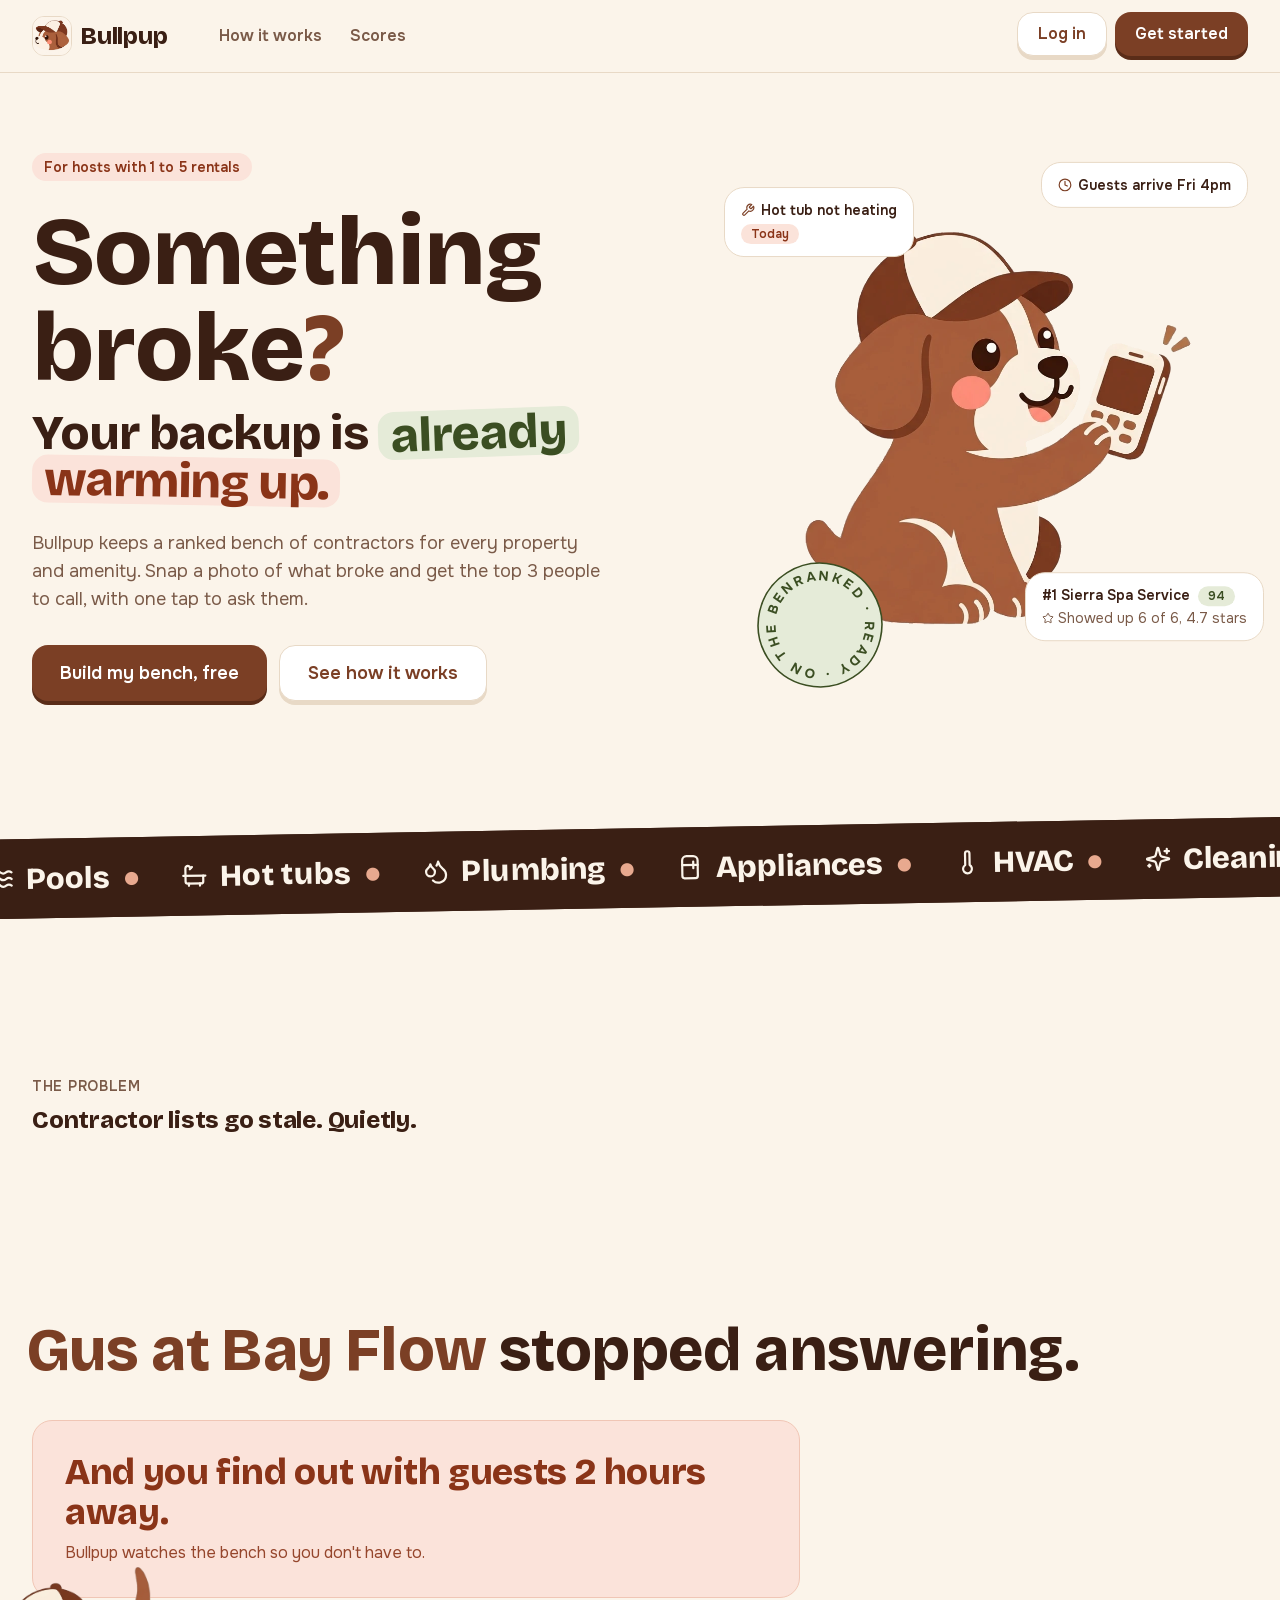
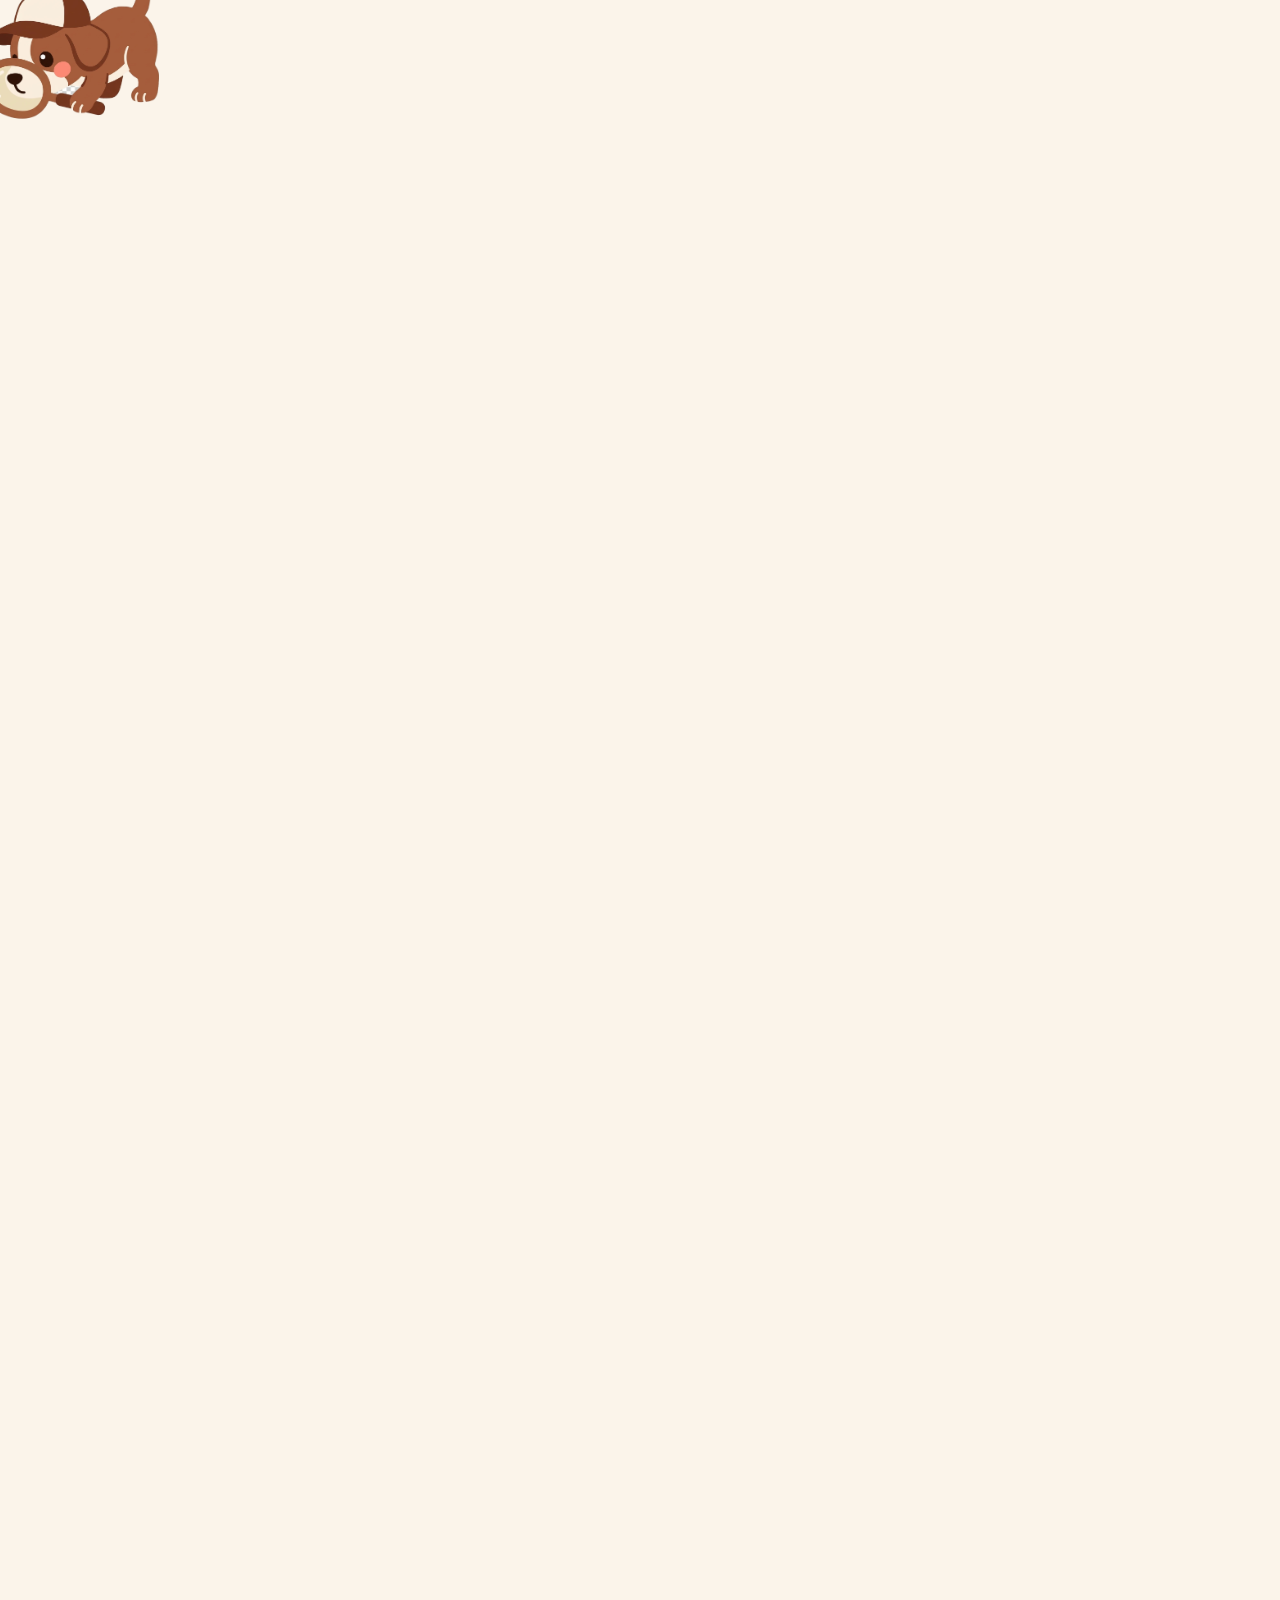
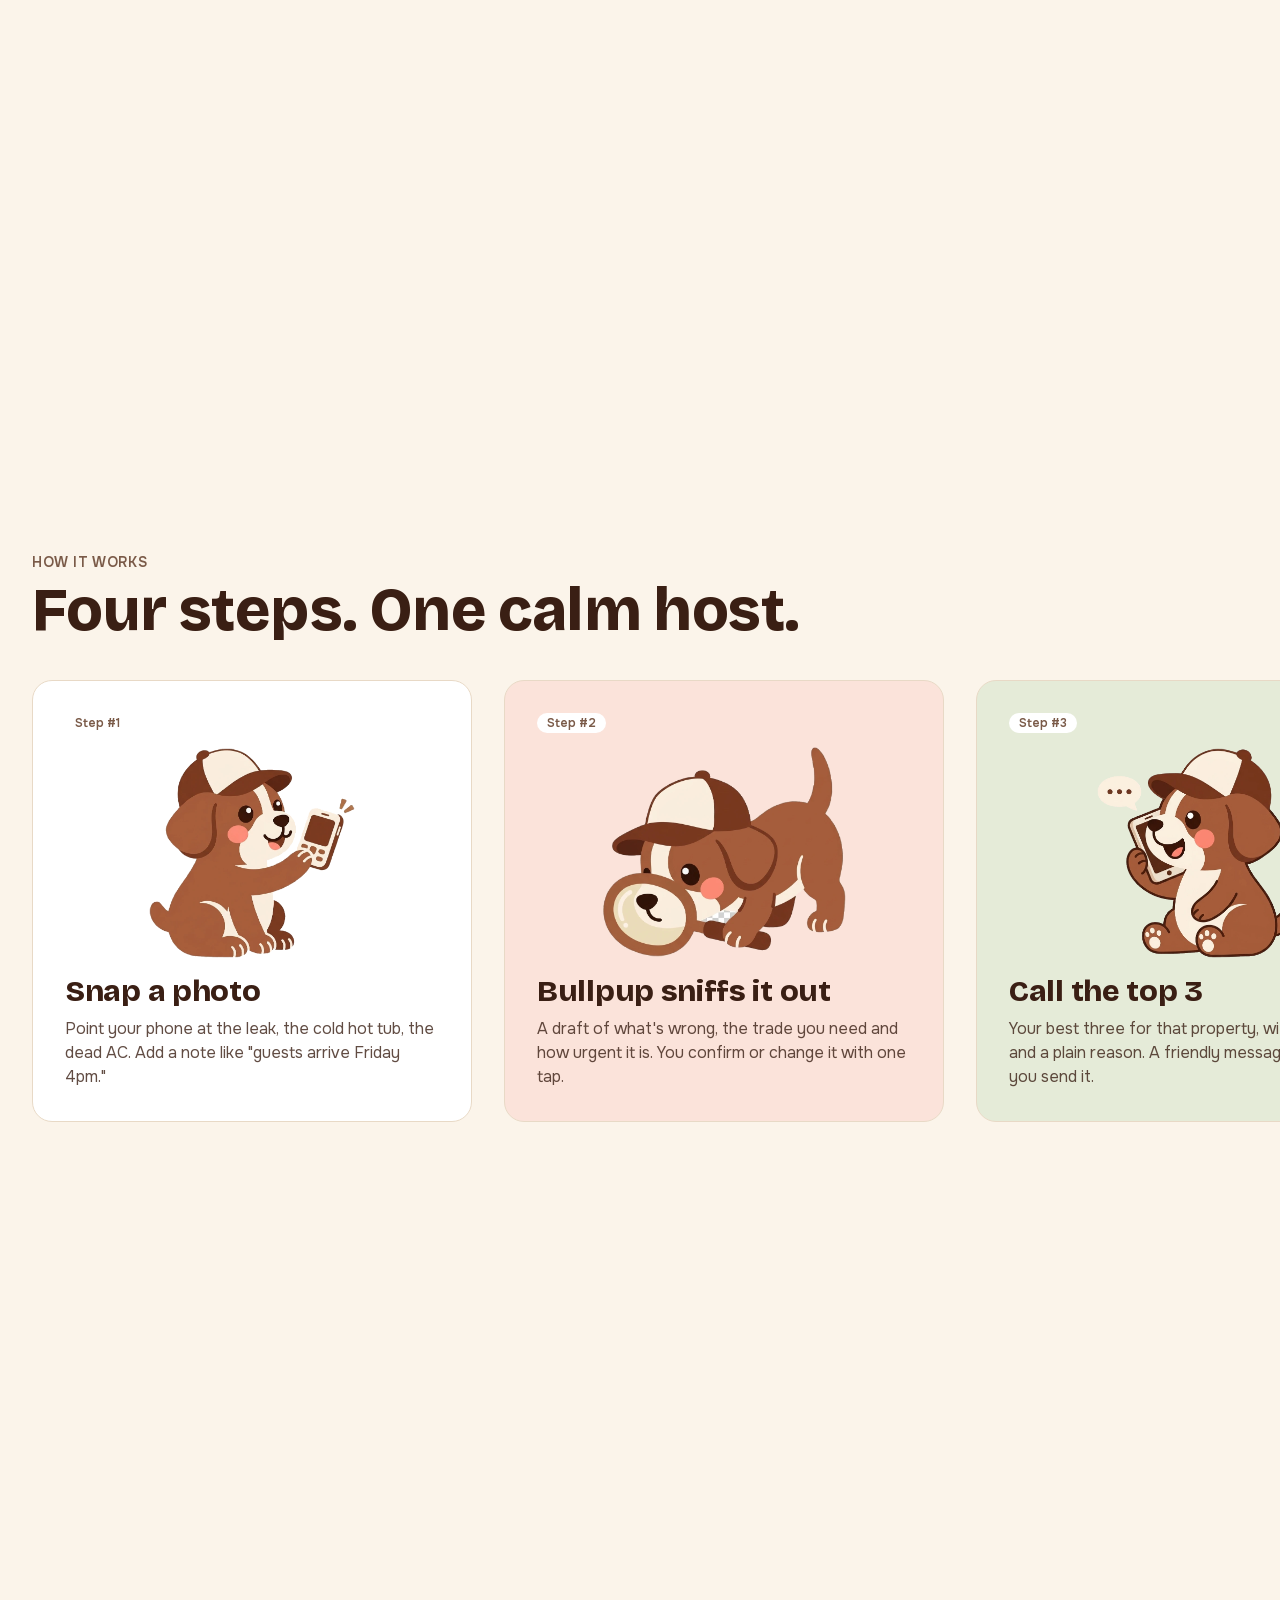
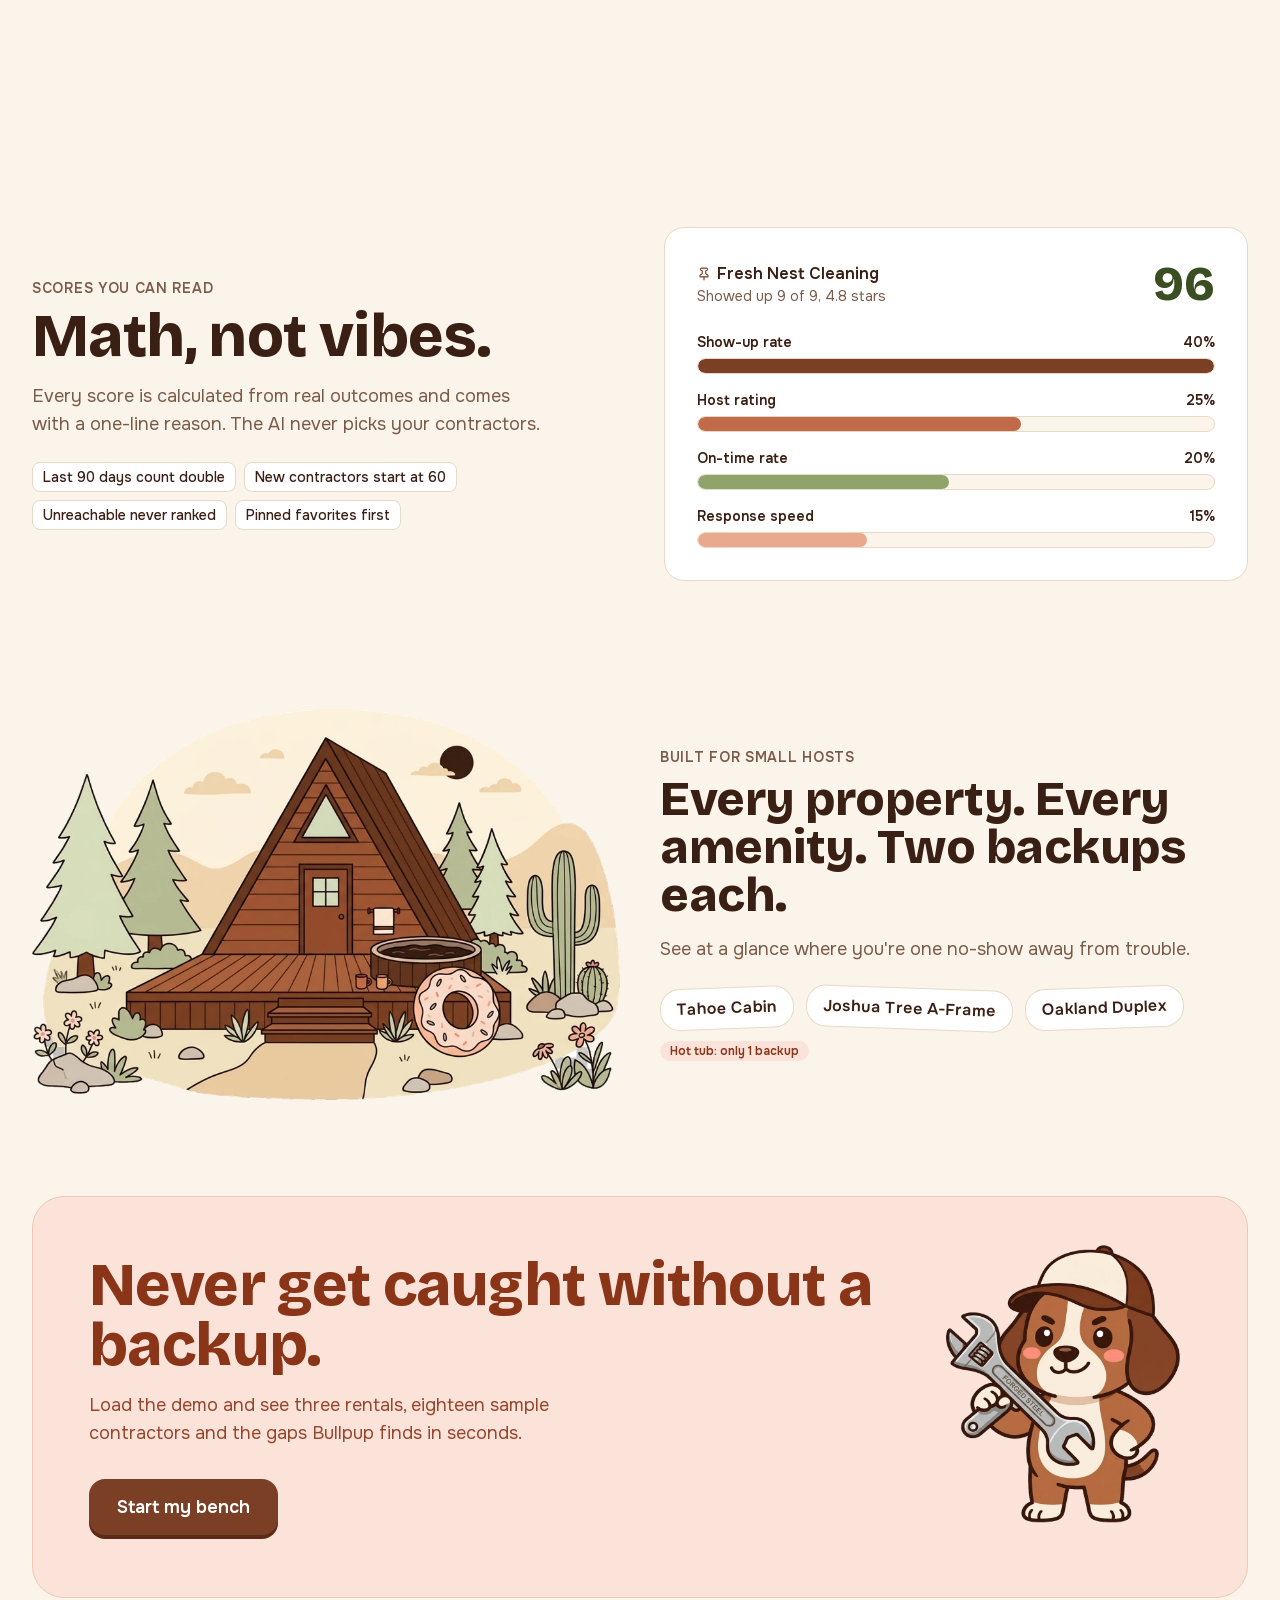
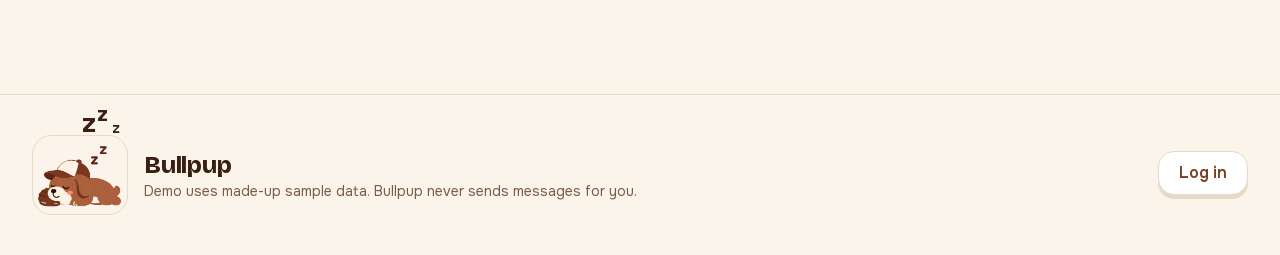
==== commit cf65028d: "Reject stubbed API calls so login does not redirect to missing dashboard" ====
--- a/index.html
+++ b/index.html
@@ -1,2 +1,2 @@
-<!DOCTYPE html><!--7s9mUIiERMC29GiCe6VZT--><html lang="en" class="__variable_e9b148 __variable_408a5f"><head><meta charSet="utf-8"/><meta name="viewport" content="width=device-width, initial-scale=1"/><link rel="preload" href="_next/static/media/5643d86c43b952f5-s.p.woff2" as="font" crossorigin="" type="font/woff2"/><link rel="preload" href="_next/static/media/cd87a8f174d93ac6-s.p.woff2" as="font" crossorigin="" type="font/woff2"/><link rel="preload" as="image" href="mascot/pup-head.webp"/><link rel="preload" as="image" href="mascot/pup-camera.webp"/><link rel="preload" as="image" href="mascot/pup-sniff.webp"/><link rel="preload" as="image" href="mascot/pup-phone.webp"/><link rel="preload" as="image" href="mascot/pup-cheer.webp"/><link rel="preload" as="image" href="mascot/cabin-scene.webp"/><link rel="preload" as="image" href="mascot/pup-wrench.webp"/><link rel="preload" as="image" href="mascot/pup-sleep.webp"/><link rel="stylesheet" href="_next/static/css/d84547b8e7f5cf28.css" data-precedence="next"/><link rel="preload" as="script" fetchPriority="low" href="_next/static/chunks/webpack-3c6641b5c29a46f2.js"/><script src="_next/static/chunks/4bd1b696-c023c6e3521b1417.js" async=""></script><script src="_next/static/chunks/255-27bd810b2b0e7027.js" async=""></script><script src="_next/static/chunks/main-app-2ecc3bf42ae2d122.js" async=""></script><script src="_next/static/chunks/210-b87b4162a7fa3243.js" async=""></script><script src="_next/static/chunks/720-2128387cf983b18a.js" async=""></script><script src="_next/static/chunks/app/layout-05d6f5af019afc07.js?v=2" async=""></script><script src="_next/static/chunks/983-a44293ba2fa704bb.js" async=""></script><script src="_next/static/chunks/619-ba102abea3e3d0e4.js" async=""></script><script src="_next/static/chunks/998-91460bc305a24ce1.js" async=""></script><script src="_next/static/chunks/app/page-bac7fde6a6e699ff.js?v=2" async=""></script><meta name="next-size-adjust" content=""/><title>Bullpup | Your contractor backup bench</title><meta name="description" content="A ranked backup bench of contractors for every rental property and amenity."/><link rel="icon" href="mascot/pup-head.webp"/><script src="_next/static/chunks/polyfills-42372ed130431b0a.js" noModule=""></script></head><body><div hidden=""><!--$--><!--/$--></div><div class="min-h-screen" data-testid="landing-page"><header class="sticky top-0 z-40 bg-cream/95 border-b-[1.5px] border-line" data-testid="landing-nav"><div class="mx-auto max-w-7xl px-4 sm:px-8 py-3 flex items-center gap-4"><a class="flex items-center gap-2" data-testid="landing-home-link" href="./"><img src="mascot/pup-head.webp" alt="Bullpup puppy" class="h-10 w-10 rounded-xl border-[1.5px] border-line"/><span class="font-head text-2xl">Bullpup</span></a><nav class="hidden md:flex items-center gap-1 ml-6 text-cocoa font-semibold"><a href="#how" class="px-3 min-h-[44px] inline-flex items-center hover:text-espresso" data-testid="landing-how-link">How it works</a><a href="#scores" class="px-3 min-h-[44px] inline-flex items-center hover:text-espresso" data-testid="landing-scores-link">Scores</a></nav><div class="ml-auto flex items-center gap-2"><a class="btn btn-secondary hidden sm:inline-flex" data-testid="landing-login-button" href="login/">Log in</a><a class="btn btn-primary" data-testid="landing-get-started-button" href="login/?mode=register">Get started</a></div></div></header><main><section class="relative overflow-hidden" data-testid="landing-hero"><div class="mx-auto max-w-7xl px-4 sm:px-8 pt-12 sm:pt-20 pb-20 sm:pb-28 grid lg:grid-cols-[1.15fr_0.85fr] gap-10 items-center"><div><p class="inline-flex badge badge-warn !text-sm !px-3 !py-1" style="opacity:0;transform:translateY(30px)">For hosts with 1 to 5 rentals</p><h1 class="mt-6 text-5xl sm:text-6xl lg:text-7xl xl:text-8xl leading-[0.95] text-espresso"><span class="block" style="opacity:0;transform:translateY(30px)">Something</span><span class="block" style="opacity:0;transform:translateY(30px)">broke<span class="inline-block text-cap">?</span></span><span class="mt-3 block text-3xl sm:text-4xl lg:text-5xl leading-tight" style="opacity:0;transform:translateY(30px)">Your backup is <span class="inline-block -rotate-2 bg-sage text-sage-ink px-3 rounded-[16px]">already</span> <span class="inline-block rotate-1 bg-blush text-blush-ink px-3 rounded-[16px]">warming up.</span></span></h1><p class="mt-6 max-w-xl text-lg text-cocoa" style="opacity:0;transform:translateY(30px)">Bullpup keeps a ranked bench of contractors for every property and amenity. Snap a photo of what broke and get the top 3 people to call, with one tap to ask them.</p><div class="mt-8 flex flex-wrap gap-3" style="opacity:0;transform:translateY(30px)"><a class="btn btn-primary text-lg px-7 min-h-[56px]" data-testid="hero-get-started-button" href="login/?mode=register">Build my bench, free</a><a href="#how" class="btn btn-secondary text-lg px-7 min-h-[56px]" data-testid="hero-how-button">See how it works</a></div></div><div class="relative h-[420px] sm:h-[520px]"><div class="absolute inset-0 z-10" style="transform:none"><div class="absolute card px-4 py-3 text-sm left-0 top-6 sm:-left-6" data-testid="hero-card-issue" style="opacity:0;transform:scale(0.8)"><p class="font-semibold flex items-center gap-1.5"><svg xmlns="http://www.w3.org/2000/svg" width="14" height="14" viewBox="0 0 24 24" fill="none" stroke="currentColor" stroke-width="2" stroke-linecap="round" stroke-linejoin="round" class="lucide lucide-wrench text-cap" aria-hidden="true"><path d="M14.7 6.3a1 1 0 0 0 0 1.4l1.6 1.6a1 1 0 0 0 1.4 0l3.77-3.77a6 6 0 0 1-7.94 7.94l-6.91 6.91a2.12 2.12 0 0 1-3-3l6.91-6.91a6 6 0 0 1 7.94-7.94l-3.76 3.76z"></path></svg> Hot tub not heating</p><span class="badge badge-warn mt-1">Today</span></div><div class="absolute card px-4 py-3 text-sm right-0 top-0" data-testid="hero-card-arrival" style="opacity:0;transform:scale(0.8)"><p class="font-semibold flex items-center gap-1.5"><svg xmlns="http://www.w3.org/2000/svg" width="14" height="14" viewBox="0 0 24 24" fill="none" stroke="currentColor" stroke-width="2" stroke-linecap="round" stroke-linejoin="round" class="lucide lucide-clock text-cap" aria-hidden="true"><circle cx="12" cy="12" r="10"></circle><polyline points="12 6 12 12 16 14"></polyline></svg> Guests arrive Fri 4pm</p></div><div class="absolute card px-4 py-3 text-sm right-0 bottom-10 sm:-right-4 max-w-[250px]" data-testid="hero-card-contractor" style="opacity:0;transform:scale(0.8)"><p class="font-semibold">#1 Sierra Spa Service <span class="badge badge-ready ml-1">94</span></p><p class="text-cocoa flex items-center gap-1 mt-0.5"><svg xmlns="http://www.w3.org/2000/svg" width="12" height="12" viewBox="0 0 24 24" fill="none" stroke="currentColor" stroke-width="2" stroke-linecap="round" stroke-linejoin="round" class="lucide lucide-star" aria-hidden="true"><path d="M11.525 2.295a.53.53 0 0 1 .95 0l2.31 4.679a2.123 2.123 0 0 0 1.595 1.16l5.166.756a.53.53 0 0 1 .294.904l-3.736 3.638a2.123 2.123 0 0 0-.611 1.878l.882 5.14a.53.53 0 0 1-.771.56l-4.618-2.428a2.122 2.122 0 0 0-1.973 0L6.396 21.01a.53.53 0 0 1-.77-.56l.881-5.139a2.122 2.122 0 0 0-.611-1.879L2.16 9.795a.53.53 0 0 1 .294-.906l5.165-.755a2.122 2.122 0 0 0 1.597-1.16z"></path></svg> Showed up 6 of 6, 4.7 stars</p></div></div><div class="absolute inset-x-6 sm:inset-x-10 top-16 bottom-16" style="transform:none"><div class="relative w-full h-full"><img src="mascot/pup-camera.webp" alt="Bullpup puppy snapping a photo" draggable="false" class="w-full h-full object-contain select-none "/></div></div><div class="absolute left-2 bottom-0"><svg viewBox="0 0 120 120" class="w-28 h-28 sm:w-32 sm:h-32" aria-hidden="true"><circle cx="60" cy="60" r="58" fill="#E5EBD8" stroke="#3B4E22" stroke-width="1.5"></circle><defs><path id="ring" d="M60,60 m-42,0 a42,42 0 1,1 84,0 a42,42 0 1,1 -84,0"></path></defs><text font-size="12.5" font-weight="700" fill="#3B4E22" letter-spacing="2.4"><textPath href="#ring">RANKED · READY · ON THE BENCH ·</textPath></text></svg></div></div></div></section><div class="overflow-hidden py-3"><div class="bg-espresso text-cream py-5 overflow-hidden -rotate-1 scale-[1.02] border-y-[1.5px] border-espresso" data-testid="landing-marquee"><div class="flex w-max animate-marquee gap-10"><div class="flex gap-10 shrink-0" aria-hidden="false"><span class="flex items-center gap-3 font-head text-2xl sm:text-3xl whitespace-nowrap"><svg xmlns="http://www.w3.org/2000/svg" width="26" height="26" viewBox="0 0 24 24" fill="none" stroke="currentColor" stroke-width="2" stroke-linecap="round" stroke-linejoin="round" class="lucide lucide-waves" aria-hidden="true"><path d="M2 6c.6.5 1.2 1 2.5 1C7 7 7 5 9.5 5c2.6 0 2.4 2 5 2 2.5 0 2.5-2 5-2 1.3 0 1.9.5 2.5 1"></path><path d="M2 12c.6.5 1.2 1 2.5 1 2.5 0 2.5-2 5-2 2.6 0 2.4 2 5 2 2.5 0 2.5-2 5-2 1.3 0 1.9.5 2.5 1"></path><path d="M2 18c.6.5 1.2 1 2.5 1 2.5 0 2.5-2 5-2 2.6 0 2.4 2 5 2 2.5 0 2.5-2 5-2 1.3 0 1.9.5 2.5 1"></path></svg> <!-- -->Pools<!-- --> <span class="text-[#E8A98F]">●</span></span><span class="flex items-center gap-3 font-head text-2xl sm:text-3xl whitespace-nowrap"><svg xmlns="http://www.w3.org/2000/svg" width="26" height="26" viewBox="0 0 24 24" fill="none" stroke="currentColor" stroke-width="2" stroke-linecap="round" stroke-linejoin="round" class="lucide lucide-bath" aria-hidden="true"><path d="M10 4 8 6"></path><path d="M17 19v2"></path><path d="M2 12h20"></path><path d="M7 19v2"></path><path d="M9 5 7.621 3.621A2.121 2.121 0 0 0 4 5v12a2 2 0 0 0 2 2h12a2 2 0 0 0 2-2v-5"></path></svg> <!-- -->Hot tubs<!-- --> <span class="text-[#E8A98F]">●</span></span><span class="flex items-center gap-3 font-head text-2xl sm:text-3xl whitespace-nowrap"><svg xmlns="http://www.w3.org/2000/svg" width="26" height="26" viewBox="0 0 24 24" fill="none" stroke="currentColor" stroke-width="2" stroke-linecap="round" stroke-linejoin="round" class="lucide lucide-droplets" aria-hidden="true"><path d="M7 16.3c2.2 0 4-1.83 4-4.05 0-1.16-.57-2.26-1.71-3.19S7.29 6.75 7 5.3c-.29 1.45-1.14 2.84-2.29 3.76S3 11.1 3 12.25c0 2.22 1.8 4.05 4 4.05z"></path><path d="M12.56 6.6A10.97 10.97 0 0 0 14 3.02c.5 2.5 2 4.9 4 6.5s3 3.5 3 5.5a6.98 6.98 0 0 1-11.91 4.97"></path></svg> <!-- -->Plumbing<!-- --> <span class="text-[#E8A98F]">●</span></span><span class="flex items-center gap-3 font-head text-2xl sm:text-3xl whitespace-nowrap"><svg xmlns="http://www.w3.org/2000/svg" width="26" height="26" viewBox="0 0 24 24" fill="none" stroke="currentColor" stroke-width="2" stroke-linecap="round" stroke-linejoin="round" class="lucide lucide-refrigerator" aria-hidden="true"><path d="M5 6a4 4 0 0 1 4-4h6a4 4 0 0 1 4 4v14a2 2 0 0 1-2 2H7a2 2 0 0 1-2-2V6Z"></path><path d="M5 10h14"></path><path d="M15 7v6"></path></svg> <!-- -->Appliances<!-- --> <span class="text-[#E8A98F]">●</span></span><span class="flex items-center gap-3 font-head text-2xl sm:text-3xl whitespace-nowrap"><svg xmlns="http://www.w3.org/2000/svg" width="26" height="26" viewBox="0 0 24 24" fill="none" stroke="currentColor" stroke-width="2" stroke-linecap="round" stroke-linejoin="round" class="lucide lucide-thermometer" aria-hidden="true"><path d="M14 4v10.54a4 4 0 1 1-4 0V4a2 2 0 0 1 4 0Z"></path></svg> <!-- -->HVAC<!-- --> <span class="text-[#E8A98F]">●</span></span><span class="flex items-center gap-3 font-head text-2xl sm:text-3xl whitespace-nowrap"><svg xmlns="http://www.w3.org/2000/svg" width="26" height="26" viewBox="0 0 24 24" fill="none" stroke="currentColor" stroke-width="2" stroke-linecap="round" stroke-linejoin="round" class="lucide lucide-sparkles" aria-hidden="true"><path d="M9.937 15.5A2 2 0 0 0 8.5 14.063l-6.135-1.582a.5.5 0 0 1 0-.962L8.5 9.936A2 2 0 0 0 9.937 8.5l1.582-6.135a.5.5 0 0 1 .963 0L14.063 8.5A2 2 0 0 0 15.5 9.937l6.135 1.581a.5.5 0 0 1 0 .964L15.5 14.063a2 2 0 0 0-1.437 1.437l-1.582 6.135a.5.5 0 0 1-.963 0z"></path><path d="M20 3v4"></path><path d="M22 5h-4"></path><path d="M4 17v2"></path><path d="M5 18H3"></path></svg> <!-- -->Cleaning<!-- --> <span class="text-[#E8A98F]">●</span></span><span class="flex items-center gap-3 font-head text-2xl sm:text-3xl whitespace-nowrap"><svg xmlns="http://www.w3.org/2000/svg" width="26" height="26" viewBox="0 0 24 24" fill="none" stroke="currentColor" stroke-width="2" stroke-linecap="round" stroke-linejoin="round" class="lucide lucide-waves" aria-hidden="true"><path d="M2 6c.6.5 1.2 1 2.5 1C7 7 7 5 9.5 5c2.6 0 2.4 2 5 2 2.5 0 2.5-2 5-2 1.3 0 1.9.5 2.5 1"></path><path d="M2 12c.6.5 1.2 1 2.5 1 2.5 0 2.5-2 5-2 2.6 0 2.4 2 5 2 2.5 0 2.5-2 5-2 1.3 0 1.9.5 2.5 1"></path><path d="M2 18c.6.5 1.2 1 2.5 1 2.5 0 2.5-2 5-2 2.6 0 2.4 2 5 2 2.5 0 2.5-2 5-2 1.3 0 1.9.5 2.5 1"></path></svg> <!-- -->Pools<!-- --> <span class="text-[#E8A98F]">●</span></span><span class="flex items-center gap-3 font-head text-2xl sm:text-3xl whitespace-nowrap"><svg xmlns="http://www.w3.org/2000/svg" width="26" height="26" viewBox="0 0 24 24" fill="none" stroke="currentColor" stroke-width="2" stroke-linecap="round" stroke-linejoin="round" class="lucide lucide-bath" aria-hidden="true"><path d="M10 4 8 6"></path><path d="M17 19v2"></path><path d="M2 12h20"></path><path d="M7 19v2"></path><path d="M9 5 7.621 3.621A2.121 2.121 0 0 0 4 5v12a2 2 0 0 0 2 2h12a2 2 0 0 0 2-2v-5"></path></svg> <!-- -->Hot tubs<!-- --> <span class="text-[#E8A98F]">●</span></span><span class="flex items-center gap-3 font-head text-2xl sm:text-3xl whitespace-nowrap"><svg xmlns="http://www.w3.org/2000/svg" width="26" height="26" viewBox="0 0 24 24" fill="none" stroke="currentColor" stroke-width="2" stroke-linecap="round" stroke-linejoin="round" class="lucide lucide-droplets" aria-hidden="true"><path d="M7 16.3c2.2 0 4-1.83 4-4.05 0-1.16-.57-2.26-1.71-3.19S7.29 6.75 7 5.3c-.29 1.45-1.14 2.84-2.29 3.76S3 11.1 3 12.25c0 2.22 1.8 4.05 4 4.05z"></path><path d="M12.56 6.6A10.97 10.97 0 0 0 14 3.02c.5 2.5 2 4.9 4 6.5s3 3.5 3 5.5a6.98 6.98 0 0 1-11.91 4.97"></path></svg> <!-- -->Plumbing<!-- --> <span class="text-[#E8A98F]">●</span></span><span class="flex items-center gap-3 font-head text-2xl sm:text-3xl whitespace-nowrap"><svg xmlns="http://www.w3.org/2000/svg" width="26" height="26" viewBox="0 0 24 24" fill="none" stroke="currentColor" stroke-width="2" stroke-linecap="round" stroke-linejoin="round" class="lucide lucide-refrigerator" aria-hidden="true"><path d="M5 6a4 4 0 0 1 4-4h6a4 4 0 0 1 4 4v14a2 2 0 0 1-2 2H7a2 2 0 0 1-2-2V6Z"></path><path d="M5 10h14"></path><path d="M15 7v6"></path></svg> <!-- -->Appliances<!-- --> <span class="text-[#E8A98F]">●</span></span><span class="flex items-center gap-3 font-head text-2xl sm:text-3xl whitespace-nowrap"><svg xmlns="http://www.w3.org/2000/svg" width="26" height="26" viewBox="0 0 24 24" fill="none" stroke="currentColor" stroke-width="2" stroke-linecap="round" stroke-linejoin="round" class="lucide lucide-thermometer" aria-hidden="true"><path d="M14 4v10.54a4 4 0 1 1-4 0V4a2 2 0 0 1 4 0Z"></path></svg> <!-- -->HVAC<!-- --> <span class="text-[#E8A98F]">●</span></span><span class="flex items-center gap-3 font-head text-2xl sm:text-3xl whitespace-nowrap"><svg xmlns="http://www.w3.org/2000/svg" width="26" height="26" viewBox="0 0 24 24" fill="none" stroke="currentColor" stroke-width="2" stroke-linecap="round" stroke-linejoin="round" class="lucide lucide-sparkles" aria-hidden="true"><path d="M9.937 15.5A2 2 0 0 0 8.5 14.063l-6.135-1.582a.5.5 0 0 1 0-.962L8.5 9.936A2 2 0 0 0 9.937 8.5l1.582-6.135a.5.5 0 0 1 .963 0L14.063 8.5A2 2 0 0 0 15.5 9.937l6.135 1.581a.5.5 0 0 1 0 .964L15.5 14.063a2 2 0 0 0-1.437 1.437l-1.582 6.135a.5.5 0 0 1-.963 0z"></path><path d="M20 3v4"></path><path d="M22 5h-4"></path><path d="M4 17v2"></path><path d="M5 18H3"></path></svg> <!-- -->Cleaning<!-- --> <span class="text-[#E8A98F]">●</span></span><span class="flex items-center gap-3 font-head text-2xl sm:text-3xl whitespace-nowrap"><svg xmlns="http://www.w3.org/2000/svg" width="26" height="26" viewBox="0 0 24 24" fill="none" stroke="currentColor" stroke-width="2" stroke-linecap="round" stroke-linejoin="round" class="lucide lucide-waves" aria-hidden="true"><path d="M2 6c.6.5 1.2 1 2.5 1C7 7 7 5 9.5 5c2.6 0 2.4 2 5 2 2.5 0 2.5-2 5-2 1.3 0 1.9.5 2.5 1"></path><path d="M2 12c.6.5 1.2 1 2.5 1 2.5 0 2.5-2 5-2 2.6 0 2.4 2 5 2 2.5 0 2.5-2 5-2 1.3 0 1.9.5 2.5 1"></path><path d="M2 18c.6.5 1.2 1 2.5 1 2.5 0 2.5-2 5-2 2.6 0 2.4 2 5 2 2.5 0 2.5-2 5-2 1.3 0 1.9.5 2.5 1"></path></svg> <!-- -->Pools<!-- --> <span class="text-[#E8A98F]">●</span></span><span class="flex items-center gap-3 font-head text-2xl sm:text-3xl whitespace-nowrap"><svg xmlns="http://www.w3.org/2000/svg" width="26" height="26" viewBox="0 0 24 24" fill="none" stroke="currentColor" stroke-width="2" stroke-linecap="round" stroke-linejoin="round" class="lucide lucide-bath" aria-hidden="true"><path d="M10 4 8 6"></path><path d="M17 19v2"></path><path d="M2 12h20"></path><path d="M7 19v2"></path><path d="M9 5 7.621 3.621A2.121 2.121 0 0 0 4 5v12a2 2 0 0 0 2 2h12a2 2 0 0 0 2-2v-5"></path></svg> <!-- -->Hot tubs<!-- --> <span class="text-[#E8A98F]">●</span></span><span class="flex items-center gap-3 font-head text-2xl sm:text-3xl whitespace-nowrap"><svg xmlns="http://www.w3.org/2000/svg" width="26" height="26" viewBox="0 0 24 24" fill="none" stroke="currentColor" stroke-width="2" stroke-linecap="round" stroke-linejoin="round" class="lucide lucide-droplets" aria-hidden="true"><path d="M7 16.3c2.2 0 4-1.83 4-4.05 0-1.16-.57-2.26-1.71-3.19S7.29 6.75 7 5.3c-.29 1.45-1.14 2.84-2.29 3.76S3 11.1 3 12.25c0 2.22 1.8 4.05 4 4.05z"></path><path d="M12.56 6.6A10.97 10.97 0 0 0 14 3.02c.5 2.5 2 4.9 4 6.5s3 3.5 3 5.5a6.98 6.98 0 0 1-11.91 4.97"></path></svg> <!-- -->Plumbing<!-- --> <span class="text-[#E8A98F]">●</span></span><span class="flex items-center gap-3 font-head text-2xl sm:text-3xl whitespace-nowrap"><svg xmlns="http://www.w3.org/2000/svg" width="26" height="26" viewBox="0 0 24 24" fill="none" stroke="currentColor" stroke-width="2" stroke-linecap="round" stroke-linejoin="round" class="lucide lucide-refrigerator" aria-hidden="true"><path d="M5 6a4 4 0 0 1 4-4h6a4 4 0 0 1 4 4v14a2 2 0 0 1-2 2H7a2 2 0 0 1-2-2V6Z"></path><path d="M5 10h14"></path><path d="M15 7v6"></path></svg> <!-- -->Appliances<!-- --> <span class="text-[#E8A98F]">●</span></span><span class="flex items-center gap-3 font-head text-2xl sm:text-3xl whitespace-nowrap"><svg xmlns="http://www.w3.org/2000/svg" width="26" height="26" viewBox="0 0 24 24" fill="none" stroke="currentColor" stroke-width="2" stroke-linecap="round" stroke-linejoin="round" class="lucide lucide-thermometer" aria-hidden="true"><path d="M14 4v10.54a4 4 0 1 1-4 0V4a2 2 0 0 1 4 0Z"></path></svg> <!-- -->HVAC<!-- --> <span class="text-[#E8A98F]">●</span></span><span class="flex items-center gap-3 font-head text-2xl sm:text-3xl whitespace-nowrap"><svg xmlns="http://www.w3.org/2000/svg" width="26" height="26" viewBox="0 0 24 24" fill="none" stroke="currentColor" stroke-width="2" stroke-linecap="round" stroke-linejoin="round" class="lucide lucide-sparkles" aria-hidden="true"><path d="M9.937 15.5A2 2 0 0 0 8.5 14.063l-6.135-1.582a.5.5 0 0 1 0-.962L8.5 9.936A2 2 0 0 0 9.937 8.5l1.582-6.135a.5.5 0 0 1 .963 0L14.063 8.5A2 2 0 0 0 15.5 9.937l6.135 1.581a.5.5 0 0 1 0 .964L15.5 14.063a2 2 0 0 0-1.437 1.437l-1.582 6.135a.5.5 0 0 1-.963 0z"></path><path d="M20 3v4"></path><path d="M22 5h-4"></path><path d="M4 17v2"></path><path d="M5 18H3"></path></svg> <!-- -->Cleaning<!-- --> <span class="text-[#E8A98F]">●</span></span></div><div class="flex gap-10 shrink-0" aria-hidden="true"><span class="flex items-center gap-3 font-head text-2xl sm:text-3xl whitespace-nowrap"><svg xmlns="http://www.w3.org/2000/svg" width="26" height="26" viewBox="0 0 24 24" fill="none" stroke="currentColor" stroke-width="2" stroke-linecap="round" stroke-linejoin="round" class="lucide lucide-waves" aria-hidden="true"><path d="M2 6c.6.5 1.2 1 2.5 1C7 7 7 5 9.5 5c2.6 0 2.4 2 5 2 2.5 0 2.5-2 5-2 1.3 0 1.9.5 2.5 1"></path><path d="M2 12c.6.5 1.2 1 2.5 1 2.5 0 2.5-2 5-2 2.6 0 2.4 2 5 2 2.5 0 2.5-2 5-2 1.3 0 1.9.5 2.5 1"></path><path d="M2 18c.6.5 1.2 1 2.5 1 2.5 0 2.5-2 5-2 2.6 0 2.4 2 5 2 2.5 0 2.5-2 5-2 1.3 0 1.9.5 2.5 1"></path></svg> <!-- -->Pools<!-- --> <span class="text-[#E8A98F]">●</span></span><span class="flex items-center gap-3 font-head text-2xl sm:text-3xl whitespace-nowrap"><svg xmlns="http://www.w3.org/2000/svg" width="26" height="26" viewBox="0 0 24 24" fill="none" stroke="currentColor" stroke-width="2" stroke-linecap="round" stroke-linejoin="round" class="lucide lucide-bath" aria-hidden="true"><path d="M10 4 8 6"></path><path d="M17 19v2"></path><path d="M2 12h20"></path><path d="M7 19v2"></path><path d="M9 5 7.621 3.621A2.121 2.121 0 0 0 4 5v12a2 2 0 0 0 2 2h12a2 2 0 0 0 2-2v-5"></path></svg> <!-- -->Hot tubs<!-- --> <span class="text-[#E8A98F]">●</span></span><span class="flex items-center gap-3 font-head text-2xl sm:text-3xl whitespace-nowrap"><svg xmlns="http://www.w3.org/2000/svg" width="26" height="26" viewBox="0 0 24 24" fill="none" stroke="currentColor" stroke-width="2" stroke-linecap="round" stroke-linejoin="round" class="lucide lucide-droplets" aria-hidden="true"><path d="M7 16.3c2.2 0 4-1.83 4-4.05 0-1.16-.57-2.26-1.71-3.19S7.29 6.75 7 5.3c-.29 1.45-1.14 2.84-2.29 3.76S3 11.1 3 12.25c0 2.22 1.8 4.05 4 4.05z"></path><path d="M12.56 6.6A10.97 10.97 0 0 0 14 3.02c.5 2.5 2 4.9 4 6.5s3 3.5 3 5.5a6.98 6.98 0 0 1-11.91 4.97"></path></svg> <!-- -->Plumbing<!-- --> <span class="text-[#E8A98F]">●</span></span><span class="flex items-center gap-3 font-head text-2xl sm:text-3xl whitespace-nowrap"><svg xmlns="http://www.w3.org/2000/svg" width="26" height="26" viewBox="0 0 24 24" fill="none" stroke="currentColor" stroke-width="2" stroke-linecap="round" stroke-linejoin="round" class="lucide lucide-refrigerator" aria-hidden="true"><path d="M5 6a4 4 0 0 1 4-4h6a4 4 0 0 1 4 4v14a2 2 0 0 1-2 2H7a2 2 0 0 1-2-2V6Z"></path><path d="M5 10h14"></path><path d="M15 7v6"></path></svg> <!-- -->Appliances<!-- --> <span class="text-[#E8A98F]">●</span></span><span class="flex items-center gap-3 font-head text-2xl sm:text-3xl whitespace-nowrap"><svg xmlns="http://www.w3.org/2000/svg" width="26" height="26" viewBox="0 0 24 24" fill="none" stroke="currentColor" stroke-width="2" stroke-linecap="round" stroke-linejoin="round" class="lucide lucide-thermometer" aria-hidden="true"><path d="M14 4v10.54a4 4 0 1 1-4 0V4a2 2 0 0 1 4 0Z"></path></svg> <!-- -->HVAC<!-- --> <span class="text-[#E8A98F]">●</span></span><span class="flex items-center gap-3 font-head text-2xl sm:text-3xl whitespace-nowrap"><svg xmlns="http://www.w3.org/2000/svg" width="26" height="26" viewBox="0 0 24 24" fill="none" stroke="currentColor" stroke-width="2" stroke-linecap="round" stroke-linejoin="round" class="lucide lucide-sparkles" aria-hidden="true"><path d="M9.937 15.5A2 2 0 0 0 8.5 14.063l-6.135-1.582a.5.5 0 0 1 0-.962L8.5 9.936A2 2 0 0 0 9.937 8.5l1.582-6.135a.5.5 0 0 1 .963 0L14.063 8.5A2 2 0 0 0 15.5 9.937l6.135 1.581a.5.5 0 0 1 0 .964L15.5 14.063a2 2 0 0 0-1.437 1.437l-1.582 6.135a.5.5 0 0 1-.963 0z"></path><path d="M20 3v4"></path><path d="M22 5h-4"></path><path d="M4 17v2"></path><path d="M5 18H3"></path></svg> <!-- -->Cleaning<!-- --> <span class="text-[#E8A98F]">●</span></span><span class="flex items-center gap-3 font-head text-2xl sm:text-3xl whitespace-nowrap"><svg xmlns="http://www.w3.org/2000/svg" width="26" height="26" viewBox="0 0 24 24" fill="none" stroke="currentColor" stroke-width="2" stroke-linecap="round" stroke-linejoin="round" class="lucide lucide-waves" aria-hidden="true"><path d="M2 6c.6.5 1.2 1 2.5 1C7 7 7 5 9.5 5c2.6 0 2.4 2 5 2 2.5 0 2.5-2 5-2 1.3 0 1.9.5 2.5 1"></path><path d="M2 12c.6.5 1.2 1 2.5 1 2.5 0 2.5-2 5-2 2.6 0 2.4 2 5 2 2.5 0 2.5-2 5-2 1.3 0 1.9.5 2.5 1"></path><path d="M2 18c.6.5 1.2 1 2.5 1 2.5 0 2.5-2 5-2 2.6 0 2.4 2 5 2 2.5 0 2.5-2 5-2 1.3 0 1.9.5 2.5 1"></path></svg> <!-- -->Pools<!-- --> <span class="text-[#E8A98F]">●</span></span><span class="flex items-center gap-3 font-head text-2xl sm:text-3xl whitespace-nowrap"><svg xmlns="http://www.w3.org/2000/svg" width="26" height="26" viewBox="0 0 24 24" fill="none" stroke="currentColor" stroke-width="2" stroke-linecap="round" stroke-linejoin="round" class="lucide lucide-bath" aria-hidden="true"><path d="M10 4 8 6"></path><path d="M17 19v2"></path><path d="M2 12h20"></path><path d="M7 19v2"></path><path d="M9 5 7.621 3.621A2.121 2.121 0 0 0 4 5v12a2 2 0 0 0 2 2h12a2 2 0 0 0 2-2v-5"></path></svg> <!-- -->Hot tubs<!-- --> <span class="text-[#E8A98F]">●</span></span><span class="flex items-center gap-3 font-head text-2xl sm:text-3xl whitespace-nowrap"><svg xmlns="http://www.w3.org/2000/svg" width="26" height="26" viewBox="0 0 24 24" fill="none" stroke="currentColor" stroke-width="2" stroke-linecap="round" stroke-linejoin="round" class="lucide lucide-droplets" aria-hidden="true"><path d="M7 16.3c2.2 0 4-1.83 4-4.05 0-1.16-.57-2.26-1.71-3.19S7.29 6.75 7 5.3c-.29 1.45-1.14 2.84-2.29 3.76S3 11.1 3 12.25c0 2.22 1.8 4.05 4 4.05z"></path><path d="M12.56 6.6A10.97 10.97 0 0 0 14 3.02c.5 2.5 2 4.9 4 6.5s3 3.5 3 5.5a6.98 6.98 0 0 1-11.91 4.97"></path></svg> <!-- -->Plumbing<!-- --> <span class="text-[#E8A98F]">●</span></span><span class="flex items-center gap-3 font-head text-2xl sm:text-3xl whitespace-nowrap"><svg xmlns="http://www.w3.org/2000/svg" width="26" height="26" viewBox="0 0 24 24" fill="none" stroke="currentColor" stroke-width="2" stroke-linecap="round" stroke-linejoin="round" class="lucide lucide-refrigerator" aria-hidden="true"><path d="M5 6a4 4 0 0 1 4-4h6a4 4 0 0 1 4 4v14a2 2 0 0 1-2 2H7a2 2 0 0 1-2-2V6Z"></path><path d="M5 10h14"></path><path d="M15 7v6"></path></svg> <!-- -->Appliances<!-- --> <span class="text-[#E8A98F]">●</span></span><span class="flex items-center gap-3 font-head text-2xl sm:text-3xl whitespace-nowrap"><svg xmlns="http://www.w3.org/2000/svg" width="26" height="26" viewBox="0 0 24 24" fill="none" stroke="currentColor" stroke-width="2" stroke-linecap="round" stroke-linejoin="round" class="lucide lucide-thermometer" aria-hidden="true"><path d="M14 4v10.54a4 4 0 1 1-4 0V4a2 2 0 0 1 4 0Z"></path></svg> <!-- -->HVAC<!-- --> <span class="text-[#E8A98F]">●</span></span><span class="flex items-center gap-3 font-head text-2xl sm:text-3xl whitespace-nowrap"><svg xmlns="http://www.w3.org/2000/svg" width="26" height="26" viewBox="0 0 24 24" fill="none" stroke="currentColor" stroke-width="2" stroke-linecap="round" stroke-linejoin="round" class="lucide lucide-sparkles" aria-hidden="true"><path d="M9.937 15.5A2 2 0 0 0 8.5 14.063l-6.135-1.582a.5.5 0 0 1 0-.962L8.5 9.936A2 2 0 0 0 9.937 8.5l1.582-6.135a.5.5 0 0 1 .963 0L14.063 8.5A2 2 0 0 0 15.5 9.937l6.135 1.581a.5.5 0 0 1 0 .964L15.5 14.063a2 2 0 0 0-1.437 1.437l-1.582 6.135a.5.5 0 0 1-.963 0z"></path><path d="M20 3v4"></path><path d="M22 5h-4"></path><path d="M4 17v2"></path><path d="M5 18H3"></path></svg> <!-- -->Cleaning<!-- --> <span class="text-[#E8A98F]">●</span></span><span class="flex items-center gap-3 font-head text-2xl sm:text-3xl whitespace-nowrap"><svg xmlns="http://www.w3.org/2000/svg" width="26" height="26" viewBox="0 0 24 24" fill="none" stroke="currentColor" stroke-width="2" stroke-linecap="round" stroke-linejoin="round" class="lucide lucide-waves" aria-hidden="true"><path d="M2 6c.6.5 1.2 1 2.5 1C7 7 7 5 9.5 5c2.6 0 2.4 2 5 2 2.5 0 2.5-2 5-2 1.3 0 1.9.5 2.5 1"></path><path d="M2 12c.6.5 1.2 1 2.5 1 2.5 0 2.5-2 5-2 2.6 0 2.4 2 5 2 2.5 0 2.5-2 5-2 1.3 0 1.9.5 2.5 1"></path><path d="M2 18c.6.5 1.2 1 2.5 1 2.5 0 2.5-2 5-2 2.6 0 2.4 2 5 2 2.5 0 2.5-2 5-2 1.3 0 1.9.5 2.5 1"></path></svg> <!-- -->Pools<!-- --> <span class="text-[#E8A98F]">●</span></span><span class="flex items-center gap-3 font-head text-2xl sm:text-3xl whitespace-nowrap"><svg xmlns="http://www.w3.org/2000/svg" width="26" height="26" viewBox="0 0 24 24" fill="none" stroke="currentColor" stroke-width="2" stroke-linecap="round" stroke-linejoin="round" class="lucide lucide-bath" aria-hidden="true"><path d="M10 4 8 6"></path><path d="M17 19v2"></path><path d="M2 12h20"></path><path d="M7 19v2"></path><path d="M9 5 7.621 3.621A2.121 2.121 0 0 0 4 5v12a2 2 0 0 0 2 2h12a2 2 0 0 0 2-2v-5"></path></svg> <!-- -->Hot tubs<!-- --> <span class="text-[#E8A98F]">●</span></span><span class="flex items-center gap-3 font-head text-2xl sm:text-3xl whitespace-nowrap"><svg xmlns="http://www.w3.org/2000/svg" width="26" height="26" viewBox="0 0 24 24" fill="none" stroke="currentColor" stroke-width="2" stroke-linecap="round" stroke-linejoin="round" class="lucide lucide-droplets" aria-hidden="true"><path d="M7 16.3c2.2 0 4-1.83 4-4.05 0-1.16-.57-2.26-1.71-3.19S7.29 6.75 7 5.3c-.29 1.45-1.14 2.84-2.29 3.76S3 11.1 3 12.25c0 2.22 1.8 4.05 4 4.05z"></path><path d="M12.56 6.6A10.97 10.97 0 0 0 14 3.02c.5 2.5 2 4.9 4 6.5s3 3.5 3 5.5a6.98 6.98 0 0 1-11.91 4.97"></path></svg> <!-- -->Plumbing<!-- --> <span class="text-[#E8A98F]">●</span></span><span class="flex items-center gap-3 font-head text-2xl sm:text-3xl whitespace-nowrap"><svg xmlns="http://www.w3.org/2000/svg" width="26" height="26" viewBox="0 0 24 24" fill="none" stroke="currentColor" stroke-width="2" stroke-linecap="round" stroke-linejoin="round" class="lucide lucide-refrigerator" aria-hidden="true"><path d="M5 6a4 4 0 0 1 4-4h6a4 4 0 0 1 4 4v14a2 2 0 0 1-2 2H7a2 2 0 0 1-2-2V6Z"></path><path d="M5 10h14"></path><path d="M15 7v6"></path></svg> <!-- -->Appliances<!-- --> <span class="text-[#E8A98F]">●</span></span><span class="flex items-center gap-3 font-head text-2xl sm:text-3xl whitespace-nowrap"><svg xmlns="http://www.w3.org/2000/svg" width="26" height="26" viewBox="0 0 24 24" fill="none" stroke="currentColor" stroke-width="2" stroke-linecap="round" stroke-linejoin="round" class="lucide lucide-thermometer" aria-hidden="true"><path d="M14 4v10.54a4 4 0 1 1-4 0V4a2 2 0 0 1 4 0Z"></path></svg> <!-- -->HVAC<!-- --> <span class="text-[#E8A98F]">●</span></span><span class="flex items-center gap-3 font-head text-2xl sm:text-3xl whitespace-nowrap"><svg xmlns="http://www.w3.org/2000/svg" width="26" height="26" viewBox="0 0 24 24" fill="none" stroke="currentColor" stroke-width="2" stroke-linecap="round" stroke-linejoin="round" class="lucide lucide-sparkles" aria-hidden="true"><path d="M9.937 15.5A2 2 0 0 0 8.5 14.063l-6.135-1.582a.5.5 0 0 1 0-.962L8.5 9.936A2 2 0 0 0 9.937 8.5l1.582-6.135a.5.5 0 0 1 .963 0L14.063 8.5A2 2 0 0 0 15.5 9.937l6.135 1.581a.5.5 0 0 1 0 .964L15.5 14.063a2 2 0 0 0-1.437 1.437l-1.582 6.135a.5.5 0 0 1-.963 0z"></path><path d="M20 3v4"></path><path d="M22 5h-4"></path><path d="M4 17v2"></path><path d="M5 18H3"></path></svg> <!-- -->Cleaning<!-- --> <span class="text-[#E8A98F]">●</span></span></div></div></div></div><section class="relative h-[300vh]" data-testid="landing-problem"><div class="sticky top-16 h-[calc(100vh-4rem)] flex flex-col justify-center mx-auto max-w-7xl px-4 sm:px-8 overflow-hidden"><p class="text-sm font-semibold uppercase tracking-wider text-cocoa">The problem</p><h2 class="mt-2 text-xl md:text-2xl text-espresso max-w-xl">Contractor lists go stale. Quietly.</h2><div class="mt-8 flex flex-col gap-4"><p class="font-head text-3xl sm:text-5xl lg:text-6xl leading-tight" style="opacity:0;transform:translateX(-60px)"><span class="text-cap">Mike&#x27;s Plumbing</span> <!-- -->closed the shop.</p><p class="font-head text-3xl sm:text-5xl lg:text-6xl leading-tight" style="opacity:0;transform:translateX(-60px)"><span class="text-cap">Rosa from Desert Blue</span> <!-- -->moved to Phoenix.</p><p class="font-head text-3xl sm:text-5xl lg:text-6xl leading-tight" style="opacity:0;transform:translateX(-60px)"><span class="text-cap">Gus at Bay Flow</span> <!-- -->stopped answering.</p></div><div class="mt-10 card p-6 sm:p-8 max-w-3xl bg-blush border-[#F0C6B5] origin-left" style="opacity:0;transform:scale(0.9)"><p class="font-head text-2xl sm:text-4xl text-blush-ink">And you find out with guests 2 hours away.</p><p class="mt-2 text-blush-ink/90">Bullpup watches the bench so you don&#x27;t have to.</p></div><div class="absolute bottom-6 left-0 w-32 sm:w-44" style="transform:translateX(-10%)"><div class="relative w-full aspect-square"><img src="mascot/pup-sniff.webp" alt="Bullpup puppy inspecting with a magnifying glass" draggable="false" class="w-full h-full object-contain select-none "/></div></div></div></section><section id="how" class="relative h-[320vh] bg-cream" data-testid="landing-steps"><div class="sticky top-16 h-[calc(100vh-4rem)] flex flex-col justify-center overflow-hidden"><div class="mx-auto w-full max-w-7xl px-4 sm:px-8"><p class="text-sm font-semibold uppercase tracking-wider text-cocoa">How it works</p><h2 class="mt-2 text-4xl sm:text-5xl lg:text-6xl">Four steps. One calm host.</h2></div><div class="mt-10 flex gap-5 sm:gap-8 pl-4 pr-8 sm:pl-[max(2rem,calc((100vw-80rem)/2+2rem))] w-max" style="transform:none"><article class="card bg-white w-[80vw] sm:w-[440px] p-6 sm:p-8 flex flex-col" data-testid="landing-step-1"><span class="badge badge-neutral !bg-white self-start">Step #<!-- -->1</span><div class="relative h-40 sm:h-52 my-4 self-center w-full"><img src="mascot/pup-camera.webp" alt="Bullpup puppy snapping a photo" draggable="false" class="w-full h-full object-contain select-none "/></div><h3 class="text-2xl sm:text-3xl">Snap a photo</h3><p class="mt-2 text-espresso/80">Point your phone at the leak, the cold hot tub, the dead AC. Add a note like &quot;guests arrive Friday 4pm.&quot;</p></article><article class="card bg-blush w-[80vw] sm:w-[440px] p-6 sm:p-8 flex flex-col" data-testid="landing-step-2"><span class="badge badge-neutral !bg-white self-start">Step #<!-- -->2</span><div class="relative h-40 sm:h-52 my-4 self-center w-full"><img src="mascot/pup-sniff.webp" alt="Bullpup puppy inspecting with a magnifying glass" draggable="false" class="w-full h-full object-contain select-none "/></div><h3 class="text-2xl sm:text-3xl">Bullpup sniffs it out</h3><p class="mt-2 text-espresso/80">A draft of what&#x27;s wrong, the trade you need and how urgent it is. You confirm or change it with one tap.</p></article><article class="card bg-sage w-[80vw] sm:w-[440px] p-6 sm:p-8 flex flex-col" data-testid="landing-step-3"><span class="badge badge-neutral !bg-white self-start">Step #<!-- -->3</span><div class="relative h-40 sm:h-52 my-4 self-center w-full"><img src="mascot/pup-phone.webp" alt="Bullpup puppy making a call" draggable="false" class="w-full h-full object-contain select-none "/></div><h3 class="text-2xl sm:text-3xl">Call the top 3</h3><p class="mt-2 text-espresso/80">Your best three for that property, with a score and a plain reason. A friendly message is drafted, you send it.</p></article><article class="card bg-[#F3E3CC] w-[80vw] sm:w-[440px] p-6 sm:p-8 flex flex-col" data-testid="landing-step-4"><span class="badge badge-neutral !bg-white self-start">Step #<!-- -->4</span><div class="relative h-40 sm:h-52 my-4 self-center w-full"><img src="mascot/pup-cheer.webp" alt="Bullpup puppy jumping for joy" draggable="false" class="w-full h-full object-contain select-none "/></div><h3 class="text-2xl sm:text-3xl">The bench gets smarter</h3><p class="mt-2 text-espresso/80">Showed up? On time? Every outcome updates the scores, so next time the right person is first.</p></article></div></div></section><section id="scores" class="mx-auto max-w-7xl px-4 sm:px-8 py-24 sm:py-32 grid lg:grid-cols-2 gap-12 items-center" data-testid="landing-scores"><div><p class="text-sm font-semibold uppercase tracking-wider text-cocoa">Scores you can read</p><h2 class="mt-2 text-4xl sm:text-5xl lg:text-6xl">Math, not vibes.</h2><p class="mt-4 text-lg text-cocoa max-w-lg">Every score is calculated from real outcomes and comes with a one-line reason. The AI never picks your contractors.</p><div class="mt-6 flex flex-wrap gap-2"><span class="chip bg-white" style="opacity:0;transform:translateY(12px)">Last 90 days count double</span><span class="chip bg-white" style="opacity:0;transform:translateY(12px)">New contractors start at 60</span><span class="chip bg-white" style="opacity:0;transform:translateY(12px)">Unreachable never ranked</span><span class="chip bg-white" style="opacity:0;transform:translateY(12px)">Pinned favorites first</span></div></div><div class="card p-6 sm:p-8"><div class="flex items-center justify-between gap-3"><div><p class="font-semibold flex items-center gap-1.5"><svg xmlns="http://www.w3.org/2000/svg" width="14" height="14" viewBox="0 0 24 24" fill="none" stroke="currentColor" stroke-width="2" stroke-linecap="round" stroke-linejoin="round" class="lucide lucide-pin text-cap" aria-hidden="true"><path d="M12 17v5"></path><path d="M9 10.76a2 2 0 0 1-1.11 1.79l-1.78.9A2 2 0 0 0 5 15.24V16a1 1 0 0 0 1 1h12a1 1 0 0 0 1-1v-.76a2 2 0 0 0-1.11-1.79l-1.78-.9A2 2 0 0 1 15 10.76V7a1 1 0 0 1 1-1 2 2 0 0 0 0-4H8a2 2 0 0 0 0 4 1 1 0 0 1 1 1z"></path></svg> Fresh Nest Cleaning</p><p class="text-sm text-cocoa">Showed up 9 of 9, 4.8 stars</p></div><span class="font-head text-5xl text-sage-ink" style="opacity:0;transform:scale(0.4)">96</span></div><div class="mt-6 flex flex-col gap-4"><div><div class="flex justify-between text-sm font-semibold"><span>Show-up rate</span><span>40<!-- -->%</span></div><div class="mt-1.5 h-4 rounded-full bg-cream border-[1.5px] border-line overflow-hidden"><div class="h-full rounded-full" style="background:#7B3F25;width:0px"></div></div></div><div><div class="flex justify-between text-sm font-semibold"><span>Host rating</span><span>25<!-- -->%</span></div><div class="mt-1.5 h-4 rounded-full bg-cream border-[1.5px] border-line overflow-hidden"><div class="h-full rounded-full" style="background:#C26B4A;width:0px"></div></div></div><div><div class="flex justify-between text-sm font-semibold"><span>On-time rate</span><span>20<!-- -->%</span></div><div class="mt-1.5 h-4 rounded-full bg-cream border-[1.5px] border-line overflow-hidden"><div class="h-full rounded-full" style="background:#8FA36B;width:0px"></div></div></div><div><div class="flex justify-between text-sm font-semibold"><span>Response speed</span><span>15<!-- -->%</span></div><div class="mt-1.5 h-4 rounded-full bg-cream border-[1.5px] border-line overflow-hidden"><div class="h-full rounded-full" style="background:#E8A98F;width:0px"></div></div></div></div></div></section><section class="mx-auto max-w-7xl px-4 sm:px-8 pb-24 grid lg:grid-cols-2 gap-10 items-center" data-testid="landing-properties"><img src="mascot/cabin-scene.webp" alt="Illustrated cabin with a hot tub, pines and a cactus" class="w-full" style="opacity:0;transform:translateY(40px)"/><div><p class="text-sm font-semibold uppercase tracking-wider text-cocoa">Built for small hosts</p><h2 class="mt-2 text-4xl sm:text-5xl">Every property. Every amenity. Two backups each.</h2><p class="mt-4 text-lg text-cocoa">See at a glance where you&#x27;re one no-show away from trouble.</p><div class="mt-6 flex flex-wrap gap-3"><span class="card px-4 py-2 font-semibold" style="opacity:0;transform:translateY(20px) rotate(-6deg)">Tahoe Cabin</span><span class="card px-4 py-2 font-semibold" style="opacity:0;transform:translateY(20px) rotate(-6deg)">Joshua Tree A-Frame</span><span class="card px-4 py-2 font-semibold" style="opacity:0;transform:translateY(20px) rotate(-6deg)">Oakland Duplex</span><span class="badge badge-warn self-center">Hot tub: only 1 backup</span></div></div></section><section class="px-4 sm:px-8 pb-24"><div class="mx-auto max-w-7xl rounded-[32px] bg-blush border-[1.5px] border-[#F0C6B5] p-8 sm:p-14 grid md:grid-cols-[1fr_auto] gap-8 items-center overflow-hidden" data-testid="landing-cta"><div><h2 class="text-4xl sm:text-5xl lg:text-6xl text-blush-ink">Never get caught without a backup.</h2><p class="mt-4 text-lg text-blush-ink/90 max-w-lg">Load the demo and see three rentals, eighteen sample contractors and the gaps Bullpup finds in seconds.</p><a class="btn btn-primary mt-8 text-lg px-7 min-h-[56px]" data-testid="cta-get-started-button" href="login/?mode=register">Start my bench</a></div><div class="relative w-48 sm:w-64 h-56 sm:h-72 justify-self-center"><img src="mascot/pup-wrench.webp" alt="Bullpup puppy holding a wrench" draggable="false" class="w-full h-full object-contain select-none "/></div></div></section><footer class="border-t-[1.5px] border-line" data-testid="landing-footer"><div class="mx-auto max-w-7xl px-4 sm:px-8 py-10 flex flex-col sm:flex-row items-center gap-6 justify-between"><div class="flex items-center gap-4"><div class="relative w-24 h-20"><img src="mascot/pup-sleep.webp" alt="Bullpup puppy napping on his glove" draggable="false" class="w-full h-full object-contain select-none rounded-card border-[1.5px] border-line"/><div class="absolute -top-2 right-2 font-head text-espresso pointer-events-none" aria-hidden="true"><span class="absolute" style="font-size:14px;right:0">z</span><span class="absolute" style="font-size:20px;right:12px">z</span><span class="absolute" style="font-size:26px;right:24px">z</span></div></div><div><p class="font-head text-2xl">Bullpup</p><p class="text-sm text-cocoa">Demo uses made-up sample data. Bullpup never sends messages for you.</p></div></div><a class="btn btn-secondary" data-testid="footer-login-button" href="login/">Log in</a></div></footer></main></div><!--$--><!--/$--><section aria-label="Notifications alt+T" tabindex="-1" aria-live="polite" aria-relevant="additions text" aria-atomic="false"></section><script src="_next/static/chunks/webpack-3c6641b5c29a46f2.js" id="_R_" async=""></script><script>(self.__next_f=self.__next_f||[]).push([0])</script><script>self.__next_f.push([1,"1:\"$Sreact.fragment\"\n2:I[2942,[\"210\",\"static/chunks/210-b87b4162a7fa3243.js\",\"720\",\"static/chunks/720-2128387cf983b18a.js\",\"177\",\"static/chunks/app/layout-05d6f5af019afc07.js\"],\"Providers\"]\n3:I[9766,[],\"\"]\n4:I[8924,[],\"\"]\n5:I[1402,[\"210\",\"static/chunks/210-b87b4162a7fa3243.js\",\"720\",\"static/chunks/720-2128387cf983b18a.js\",\"177\",\"static/chunks/app/layout-05d6f5af019afc07.js\"],\"\"]\n6:I[7835,[\"210\",\"static/chunks/210-b87b4162a7fa3243.js\",\"983\",\"static/chunks/983-a44293ba2fa704bb.js\",\"619\",\"static/chunks/619-ba102abea3e3d0e4.js\",\"998\",\"static/chunks/998-91460bc305a24ce1.js\",\"974\",\"static/chunks/app/page-bac7fde6a6e699ff.js\"],\"LandingNav\"]\n7:I[3763,[\"210\",\"static/chunks/210-b87b4162a7fa3243.js\",\"983\",\"static/chunks/983-a44293ba2fa704bb.js\",\"619\",\"static/chunks/619-ba102abea3e3d0e4.js\",\"998\",\"static/chunks/998-91460bc305a24ce1.js\",\"974\",\"static/chunks/app/page-bac7fde6a6e699ff.js\"],\"Hero\"]\n20:I[7150,[],\"\"]\n:HL[\"_next/static/media/5643d86c43b952f5-s.p.woff2\",\"font\",{\"crossOrigin\":\"\",\"type\":\"font/woff2\"}]\n:HL[\"_next/static/media/cd87a8f174d93ac6-s.p.woff2\",\"font\",{\"crossOrigin\":\"\",\"type\":\"font/woff2\"}]\n:HL[\"_next/static/css/d84547b8e7f5cf28.css\",\"style\"]\n"])</script><script>self.__next_f.push([1,"0:{\"P\":null,\"b\":\"7s9mUIiERMC29GiCe6VZT\",\"p\":\"\",\"c\":[\"\",\"\"],\"i\":false,\"f\":[[[\"\",{\"children\":[\"__PAGE__\",{}]},\"$undefined\",\"$undefined\",true],[\"\",[\"$\",\"$1\",\"c\",{\"children\":[[[\"$\",\"link\",\"0\",{\"rel\":\"stylesheet\",\"href\":\"_next/static/css/d84547b8e7f5cf28.css\",\"precedence\":\"next\",\"crossOrigin\":\"$undefined\",\"nonce\":\"$undefined\"}]],[\"$\",\"html\",null,{\"lang\":\"en\",\"className\":\"__variable_e9b148 __variable_408a5f\",\"children\":[\"$\",\"body\",null,{\"children\":[[\"$\",\"$L2\",null,{\"children\":[\"$\",\"$L3\",null,{\"parallelRouterKey\":\"children\",\"error\":\"$undefined\",\"errorStyles\":\"$undefined\",\"errorScripts\":\"$undefined\",\"template\":[\"$\",\"$L4\",null,{}],\"templateStyles\":\"$undefined\",\"templateScripts\":\"$undefined\",\"notFound\":[[[\"$\",\"title\",null,{\"children\":\"404: This page could not be found.\"}],[\"$\",\"div\",null,{\"style\":{\"fontFamily\":\"system-ui,\\\"Segoe UI\\\",Roboto,Helvetica,Arial,sans-serif,\\\"Apple Color Emoji\\\",\\\"Segoe UI Emoji\\\"\",\"height\":\"100vh\",\"textAlign\":\"center\",\"display\":\"flex\",\"flexDirection\":\"column\",\"alignItems\":\"center\",\"justifyContent\":\"center\"},\"children\":[\"$\",\"div\",null,{\"children\":[[\"$\",\"style\",null,{\"dangerouslySetInnerHTML\":{\"__html\":\"body{color:#000;background:#fff;margin:0}.next-error-h1{border-right:1px solid rgba(0,0,0,.3)}@media (prefers-color-scheme:dark){body{color:#fff;background:#000}.next-error-h1{border-right:1px solid rgba(255,255,255,.3)}}\"}}],[\"$\",\"h1\",null,{\"className\":\"next-error-h1\",\"style\":{\"display\":\"inline-block\",\"margin\":\"0 20px 0 0\",\"padding\":\"0 23px 0 0\",\"fontSize\":24,\"fontWeight\":500,\"verticalAlign\":\"top\",\"lineHeight\":\"49px\"},\"children\":404}],[\"$\",\"div\",null,{\"style\":{\"display\":\"inline-block\"},\"children\":[\"$\",\"h2\",null,{\"style\":{\"fontSize\":14,\"fontWeight\":400,\"lineHeight\":\"49px\",\"margin\":0},\"children\":\"This page could not be found.\"}]}]]}]}]],[]],\"forbidden\":\"$undefined\",\"unauthorized\":\"$undefined\"}]}],[\"$\",\"$L5\",null,{\"src\":\"https://assets.emergent.sh/scripts/emergent-main.js\",\"strategy\":\"afterInteractive\"}]]}]}]]}],{\"children\":[\"__PAGE__\",[\"$\",\"$1\",\"c\",{\"children\":[[\"$\",\"div\",null,{\"className\":\"min-h-screen\",\"data-testid\":\"landing-page\",\"children\":[[\"$\",\"$L6\",null,{}],[\"$\",\"main\",null,{\"children\":[[\"$\",\"$L7\",null,{}],[\"$\",\"div\",null,{\"className\":\"overflow-hidden py-3\",\"children\":[\"$\",\"div\",null,{\"className\":\"bg-espresso text-cream py-5 overflow-hidden -rotate-1 scale-[1.02] border-y-[1.5px] border-espresso\",\"data-testid\":\"landing-marquee\",\"children\":[\"$\",\"div\",null,{\"className\":\"flex w-max animate-marquee gap-10\",\"children\":[[\"$\",\"div\",\"0\",{\"className\":\"flex gap-10 shrink-0\",\"aria-hidden\":false,\"children\":[[\"$\",\"span\",\"0\",{\"className\":\"flex items-center gap-3 font-head text-2xl sm:text-3xl whitespace-nowrap\",\"children\":[[\"$\",\"svg\",null,{\"ref\":\"$undefined\",\"xmlns\":\"http://www.w3.org/2000/svg\",\"width\":26,\"height\":26,\"viewBox\":\"0 0 24 24\",\"fill\":\"none\",\"stroke\":\"currentColor\",\"strokeWidth\":2,\"strokeLinecap\":\"round\",\"strokeLinejoin\":\"round\",\"className\":\"lucide lucide-waves\",\"aria-hidden\":\"true\",\"children\":[[\"$\",\"path\",\"knzxuh\",{\"d\":\"M2 6c.6.5 1.2 1 2.5 1C7 7 7 5 9.5 5c2.6 0 2.4 2 5 2 2.5 0 2.5-2 5-2 1.3 0 1.9.5 2.5 1\"}],[\"$\",\"path\",\"2jd2cc\",{\"d\":\"M2 12c.6.5 1.2 1 2.5 1 2.5 0 2.5-2 5-2 2.6 0 2.4 2 5 2 2.5 0 2.5-2 5-2 1.3 0 1.9.5 2.5 1\"}],[\"$\",\"path\",\"rd2r6e\",{\"d\":\"M2 18c.6.5 1.2 1 2.5 1 2.5 0 2.5-2 5-2 2.6 0 2.4 2 5 2 2.5 0 2.5-2 5-2 1.3 0 1.9.5 2.5 1\"}],\"$undefined\"]}],\" \",\"Pools\",\" \",[\"$\",\"span\",null,{\"className\":\"text-[#E8A98F]\",\"children\":\"●\"}]]}],[\"$\",\"span\",\"1\",{\"className\":\"flex items-center gap-3 font-head text-2xl sm:text-3xl whitespace-nowrap\",\"children\":[[\"$\",\"svg\",null,{\"ref\":\"$undefined\",\"xmlns\":\"http://www.w3.org/2000/svg\",\"width\":26,\"height\":26,\"viewBox\":\"0 0 24 24\",\"fill\":\"none\",\"stroke\":\"currentColor\",\"strokeWidth\":2,\"strokeLinecap\":\"round\",\"strokeLinejoin\":\"round\",\"className\":\"lucide lucide-bath\",\"aria-hidden\":\"true\",\"children\":[[\"$\",\"path\",\"1rru8s\",{\"d\":\"M10 4 8 6\"}],[\"$\",\"path\",\"ts1sot\",{\"d\":\"M17 19v2\"}],[\"$\",\"path\",\"9i4pu4\",{\"d\":\"M2 12h20\"}],[\"$\",\"path\",\"12npes\",{\"d\":\"M7 19v2\"}],[\"$\",\"path\",\"14ym8i\",{\"d\":\"M9 5 7.621 3.621A2.121 2.121 0 0 0 4 5v12a2 2 0 0 0 2 2h12a2 2 0 0 0 2-2v-5\"}],\"$undefined\"]}],\" \",\"Hot tubs\",\" \",[\"$\",\"span\",null,{\"className\":\"text-[#E8A98F]\",\"children\":\"●\"}]]}],[\"$\",\"span\",\"2\",{\"className\":\"flex items-center gap-3 font-head text-2xl sm:text-3xl whitespace-nowrap\",\"children\":[[\"$\",\"svg\",null,{\"ref\":\"$undefined\",\"xmlns\":\"http://www.w3.org/2000/svg\",\"width\":26,\"height\":26,\"viewBox\":\"0 0 24 24\",\"fill\":\"none\",\"stroke\":\"currentColor\",\"strokeWidth\":2,\"strokeLinecap\":\"round\",\"strokeLinejoin\":\"round\",\"className\":\"lucide lucide-droplets\",\"aria-hidden\":\"true\",\"children\":[[\"$\",\"path\",\"1ptgy4\",{\"d\":\"M7 16.3c2.2 0 4-1.83 4-4.05 0-1.16-.57-2.26-1.71-3.19S7.29 6.75 7 5.3c-.29 1.45-1.14 2.84-2.29 3.76S3 11.1 3 12.25c0 2.22 1.8 4.05 4 4.05z\"}],\"$L8\",\"$undefined\"]}],\" \",\"Plumbing\",\" \",\"$L9\"]}],\"$La\",\"$Lb\",\"$Lc\",\"$Ld\",\"$Le\",\"$Lf\",\"$L10\",\"$L11\",\"$L12\",\"$L13\",\"$L14\",\"$L15\",\"$L16\",\"$L17\",\"$L18\"]}],\"$L19\"]}]}]}],\"$L1a\",\"$L1b\",\"$L1c\",\"$L1d\"]}]]}],null,\"$L1e\"]}],{},null,false]},null,false],\"$L1f\",false]],\"m\":\"$undefined\",\"G\":[\"$20\",[]],\"s\":false,\"S\":true}\n"])</script><script>self.__next_f.push([1,"32:I[7567,[\"210\",\"static/chunks/210-b87b4162a7fa3243.js\",\"983\",\"static/chunks/983-a44293ba2fa704bb.js\",\"619\",\"static/chunks/619-ba102abea3e3d0e4.js\",\"998\",\"static/chunks/998-91460bc305a24ce1.js\",\"974\",\"static/chunks/app/page-bac7fde6a6e699ff.js\"],\"ProblemScroll\"]\n33:I[2676,[\"210\",\"static/chunks/210-b87b4162a7fa3243.js\",\"983\",\"static/chunks/983-a44293ba2fa704bb.js\",\"619\",\"static/chunks/619-ba102abea3e3d0e4.js\",\"998\",\"static/chunks/998-91460bc305a24ce1.js\",\"974\",\"static/chunks/app/page-bac7fde6a6e699ff.js\"],\"Steps\"]\n34:I[4804,[\"210\",\"static/chunks/210-b87b4162a7fa3243.js\",\"983\",\"static/chunks/983-a44293ba2fa704bb.js\",\"619\",\"static/chunks/619-ba102abea3e3d0e4.js\",\"998\",\"static/chunks/998-91460bc305a24ce1.js\",\"974\",\"static/chunks/app/page-bac7fde6a6e699ff.js\"],\"ScoreSection\"]\n35:I[1348,[\"210\",\"static/chunks/210-b87b4162a7fa3243.js\",\"983\",\"static/chunks/983-a44293ba2fa704bb.js\",\"619\",\"static/chunks/619-ba102abea3e3d0e4.js\",\"998\",\"static/chunks/998-91460bc305a24ce1.js\",\"974\",\"static/chunks/app/page-bac7fde6a6e699ff.js\"],\"Closing\"]\n36:I[4431,[],\"OutletBoundary\"]\n38:I[5278,[],\"AsyncMetadataOutlet\"]\n3a:I[4431,[],\"ViewportBoundary\"]\n3c:I[4431,[],\"MetadataBoundary\"]\n3d:\"$Sreact.suspense\"\n8:[\"$\",\"path\",\"1sl1rz\",{\"d\":\"M12.56 6.6A10.97 10.97 0 0 0 14 3.02c.5 2.5 2 4.9 4 6.5s3 3.5 3 5.5a6.98 6.98 0 0 1-11.91 4.97\"}]\n9:[\"$\",\"span\",null,{\"className\":\"text-[#E8A98F]\",\"children\":\"●\"}]\n"])</script><script>self.__next_f.push([1,"a:[\"$\",\"span\",\"3\",{\"className\":\"flex items-center gap-3 font-head text-2xl sm:text-3xl whitespace-nowrap\",\"children\":[[\"$\",\"svg\",null,{\"ref\":\"$undefined\",\"xmlns\":\"http://www.w3.org/2000/svg\",\"width\":26,\"height\":26,\"viewBox\":\"0 0 24 24\",\"fill\":\"none\",\"stroke\":\"currentColor\",\"strokeWidth\":2,\"strokeLinecap\":\"round\",\"strokeLinejoin\":\"round\",\"className\":\"lucide lucide-refrigerator\",\"aria-hidden\":\"true\",\"children\":[[\"$\",\"path\",\"fpq118\",{\"d\":\"M5 6a4 4 0 0 1 4-4h6a4 4 0 0 1 4 4v14a2 2 0 0 1-2 2H7a2 2 0 0 1-2-2V6Z\"}],[\"$\",\"path\",\"elsbfy\",{\"d\":\"M5 10h14\"}],[\"$\",\"path\",\"1nx30x\",{\"d\":\"M15 7v6\"}],\"$undefined\"]}],\" \",\"Appliances\",\" \",[\"$\",\"span\",null,{\"className\":\"text-[#E8A98F]\",\"children\":\"●\"}]]}]\n"])</script><script>self.__next_f.push([1,"b:[\"$\",\"span\",\"4\",{\"className\":\"flex items-center gap-3 font-head text-2xl sm:text-3xl whitespace-nowrap\",\"children\":[[\"$\",\"svg\",null,{\"ref\":\"$undefined\",\"xmlns\":\"http://www.w3.org/2000/svg\",\"width\":26,\"height\":26,\"viewBox\":\"0 0 24 24\",\"fill\":\"none\",\"stroke\":\"currentColor\",\"strokeWidth\":2,\"strokeLinecap\":\"round\",\"strokeLinejoin\":\"round\",\"className\":\"lucide lucide-thermometer\",\"aria-hidden\":\"true\",\"children\":[[\"$\",\"path\",\"17jzev\",{\"d\":\"M14 4v10.54a4 4 0 1 1-4 0V4a2 2 0 0 1 4 0Z\"}],\"$undefined\"]}],\" \",\"HVAC\",\" \",[\"$\",\"span\",null,{\"className\":\"text-[#E8A98F]\",\"children\":\"●\"}]]}]\n"])</script><script>self.__next_f.push([1,"c:[\"$\",\"span\",\"5\",{\"className\":\"flex items-center gap-3 font-head text-2xl sm:text-3xl whitespace-nowrap\",\"children\":[[\"$\",\"svg\",null,{\"ref\":\"$undefined\",\"xmlns\":\"http://www.w3.org/2000/svg\",\"width\":26,\"height\":26,\"viewBox\":\"0 0 24 24\",\"fill\":\"none\",\"stroke\":\"currentColor\",\"strokeWidth\":2,\"strokeLinecap\":\"round\",\"strokeLinejoin\":\"round\",\"className\":\"lucide lucide-sparkles\",\"aria-hidden\":\"true\",\"children\":[[\"$\",\"path\",\"4pj2yx\",{\"d\":\"M9.937 15.5A2 2 0 0 0 8.5 14.063l-6.135-1.582a.5.5 0 0 1 0-.962L8.5 9.936A2 2 0 0 0 9.937 8.5l1.582-6.135a.5.5 0 0 1 .963 0L14.063 8.5A2 2 0 0 0 15.5 9.937l6.135 1.581a.5.5 0 0 1 0 .964L15.5 14.063a2 2 0 0 0-1.437 1.437l-1.582 6.135a.5.5 0 0 1-.963 0z\"}],[\"$\",\"path\",\"1olli1\",{\"d\":\"M20 3v4\"}],[\"$\",\"path\",\"1gvqau\",{\"d\":\"M22 5h-4\"}],[\"$\",\"path\",\"vumght\",{\"d\":\"M4 17v2\"}],[\"$\",\"path\",\"zchphs\",{\"d\":\"M5 18H3\"}],\"$undefined\"]}],\" \",\"Cleaning\",\" \",[\"$\",\"span\",null,{\"className\":\"text-[#E8A98F]\",\"children\":\"●\"}]]}]\n"])</script><script>self.__next_f.push([1,"d:[\"$\",\"span\",\"6\",{\"className\":\"flex items-center gap-3 font-head text-2xl sm:text-3xl whitespace-nowrap\",\"children\":[[\"$\",\"svg\",null,{\"ref\":\"$undefined\",\"xmlns\":\"http://www.w3.org/2000/svg\",\"width\":26,\"height\":26,\"viewBox\":\"0 0 24 24\",\"fill\":\"none\",\"stroke\":\"currentColor\",\"strokeWidth\":2,\"strokeLinecap\":\"round\",\"strokeLinejoin\":\"round\",\"className\":\"lucide lucide-waves\",\"aria-hidden\":\"true\",\"children\":[[\"$\",\"path\",\"knzxuh\",{\"d\":\"M2 6c.6.5 1.2 1 2.5 1C7 7 7 5 9.5 5c2.6 0 2.4 2 5 2 2.5 0 2.5-2 5-2 1.3 0 1.9.5 2.5 1\"}],[\"$\",\"path\",\"2jd2cc\",{\"d\":\"M2 12c.6.5 1.2 1 2.5 1 2.5 0 2.5-2 5-2 2.6 0 2.4 2 5 2 2.5 0 2.5-2 5-2 1.3 0 1.9.5 2.5 1\"}],[\"$\",\"path\",\"rd2r6e\",{\"d\":\"M2 18c.6.5 1.2 1 2.5 1 2.5 0 2.5-2 5-2 2.6 0 2.4 2 5 2 2.5 0 2.5-2 5-2 1.3 0 1.9.5 2.5 1\"}],\"$undefined\"]}],\" \",\"Pools\",\" \",[\"$\",\"span\",null,{\"className\":\"text-[#E8A98F]\",\"children\":\"●\"}]]}]\n"])</script><script>self.__next_f.push([1,"e:[\"$\",\"span\",\"7\",{\"className\":\"flex items-center gap-3 font-head text-2xl sm:text-3xl whitespace-nowrap\",\"children\":[[\"$\",\"svg\",null,{\"ref\":\"$undefined\",\"xmlns\":\"http://www.w3.org/2000/svg\",\"width\":26,\"height\":26,\"viewBox\":\"0 0 24 24\",\"fill\":\"none\",\"stroke\":\"currentColor\",\"strokeWidth\":2,\"strokeLinecap\":\"round\",\"strokeLinejoin\":\"round\",\"className\":\"lucide lucide-bath\",\"aria-hidden\":\"true\",\"children\":[[\"$\",\"path\",\"1rru8s\",{\"d\":\"M10 4 8 6\"}],[\"$\",\"path\",\"ts1sot\",{\"d\":\"M17 19v2\"}],[\"$\",\"path\",\"9i4pu4\",{\"d\":\"M2 12h20\"}],[\"$\",\"path\",\"12npes\",{\"d\":\"M7 19v2\"}],[\"$\",\"path\",\"14ym8i\",{\"d\":\"M9 5 7.621 3.621A2.121 2.121 0 0 0 4 5v12a2 2 0 0 0 2 2h12a2 2 0 0 0 2-2v-5\"}],\"$undefined\"]}],\" \",\"Hot tubs\",\" \",[\"$\",\"span\",null,{\"className\":\"text-[#E8A98F]\",\"children\":\"●\"}]]}]\n"])</script><script>self.__next_f.push([1,"f:[\"$\",\"span\",\"8\",{\"className\":\"flex items-center gap-3 font-head text-2xl sm:text-3xl whitespace-nowrap\",\"children\":[[\"$\",\"svg\",null,{\"ref\":\"$undefined\",\"xmlns\":\"http://www.w3.org/2000/svg\",\"width\":26,\"height\":26,\"viewBox\":\"0 0 24 24\",\"fill\":\"none\",\"stroke\":\"currentColor\",\"strokeWidth\":2,\"strokeLinecap\":\"round\",\"strokeLinejoin\":\"round\",\"className\":\"lucide lucide-droplets\",\"aria-hidden\":\"true\",\"children\":[[\"$\",\"path\",\"1ptgy4\",{\"d\":\"M7 16.3c2.2 0 4-1.83 4-4.05 0-1.16-.57-2.26-1.71-3.19S7.29 6.75 7 5.3c-.29 1.45-1.14 2.84-2.29 3.76S3 11.1 3 12.25c0 2.22 1.8 4.05 4 4.05z\"}],[\"$\",\"path\",\"1sl1rz\",{\"d\":\"M12.56 6.6A10.97 10.97 0 0 0 14 3.02c.5 2.5 2 4.9 4 6.5s3 3.5 3 5.5a6.98 6.98 0 0 1-11.91 4.97\"}],\"$undefined\"]}],\" \",\"Plumbing\",\" \",[\"$\",\"span\",null,{\"className\":\"text-[#E8A98F]\",\"children\":\"●\"}]]}]\n"])</script><script>self.__next_f.push([1,"10:[\"$\",\"span\",\"9\",{\"className\":\"flex items-center gap-3 font-head text-2xl sm:text-3xl whitespace-nowrap\",\"children\":[[\"$\",\"svg\",null,{\"ref\":\"$undefined\",\"xmlns\":\"http://www.w3.org/2000/svg\",\"width\":26,\"height\":26,\"viewBox\":\"0 0 24 24\",\"fill\":\"none\",\"stroke\":\"currentColor\",\"strokeWidth\":2,\"strokeLinecap\":\"round\",\"strokeLinejoin\":\"round\",\"className\":\"lucide lucide-refrigerator\",\"aria-hidden\":\"true\",\"children\":[[\"$\",\"path\",\"fpq118\",{\"d\":\"M5 6a4 4 0 0 1 4-4h6a4 4 0 0 1 4 4v14a2 2 0 0 1-2 2H7a2 2 0 0 1-2-2V6Z\"}],[\"$\",\"path\",\"elsbfy\",{\"d\":\"M5 10h14\"}],[\"$\",\"path\",\"1nx30x\",{\"d\":\"M15 7v6\"}],\"$undefined\"]}],\" \",\"Appliances\",\" \",[\"$\",\"span\",null,{\"className\":\"text-[#E8A98F]\",\"children\":\"●\"}]]}]\n"])</script><script>self.__next_f.push([1,"11:[\"$\",\"span\",\"10\",{\"className\":\"flex items-center gap-3 font-head text-2xl sm:text-3xl whitespace-nowrap\",\"children\":[[\"$\",\"svg\",null,{\"ref\":\"$undefined\",\"xmlns\":\"http://www.w3.org/2000/svg\",\"width\":26,\"height\":26,\"viewBox\":\"0 0 24 24\",\"fill\":\"none\",\"stroke\":\"currentColor\",\"strokeWidth\":2,\"strokeLinecap\":\"round\",\"strokeLinejoin\":\"round\",\"className\":\"lucide lucide-thermometer\",\"aria-hidden\":\"true\",\"children\":[[\"$\",\"path\",\"17jzev\",{\"d\":\"M14 4v10.54a4 4 0 1 1-4 0V4a2 2 0 0 1 4 0Z\"}],\"$undefined\"]}],\" \",\"HVAC\",\" \",[\"$\",\"span\",null,{\"className\":\"text-[#E8A98F]\",\"children\":\"●\"}]]}]\n"])</script><script>self.__next_f.push([1,"12:[\"$\",\"span\",\"11\",{\"className\":\"flex items-center gap-3 font-head text-2xl sm:text-3xl whitespace-nowrap\",\"children\":[[\"$\",\"svg\",null,{\"ref\":\"$undefined\",\"xmlns\":\"http://www.w3.org/2000/svg\",\"width\":26,\"height\":26,\"viewBox\":\"0 0 24 24\",\"fill\":\"none\",\"stroke\":\"currentColor\",\"strokeWidth\":2,\"strokeLinecap\":\"round\",\"strokeLinejoin\":\"round\",\"className\":\"lucide lucide-sparkles\",\"aria-hidden\":\"true\",\"children\":[[\"$\",\"path\",\"4pj2yx\",{\"d\":\"M9.937 15.5A2 2 0 0 0 8.5 14.063l-6.135-1.582a.5.5 0 0 1 0-.962L8.5 9.936A2 2 0 0 0 9.937 8.5l1.582-6.135a.5.5 0 0 1 .963 0L14.063 8.5A2 2 0 0 0 15.5 9.937l6.135 1.581a.5.5 0 0 1 0 .964L15.5 14.063a2 2 0 0 0-1.437 1.437l-1.582 6.135a.5.5 0 0 1-.963 0z\"}],[\"$\",\"path\",\"1olli1\",{\"d\":\"M20 3v4\"}],[\"$\",\"path\",\"1gvqau\",{\"d\":\"M22 5h-4\"}],[\"$\",\"path\",\"vumght\",{\"d\":\"M4 17v2\"}],[\"$\",\"path\",\"zchphs\",{\"d\":\"M5 18H3\"}],\"$undefined\"]}],\" \",\"Cleaning\",\" \",[\"$\",\"span\",null,{\"className\":\"text-[#E8A98F]\",\"children\":\"●\"}]]}]\n"])</script><script>self.__next_f.push([1,"13:[\"$\",\"span\",\"12\",{\"className\":\"flex items-center gap-3 font-head text-2xl sm:text-3xl whitespace-nowrap\",\"children\":[[\"$\",\"svg\",null,{\"ref\":\"$undefined\",\"xmlns\":\"http://www.w3.org/2000/svg\",\"width\":26,\"height\":26,\"viewBox\":\"0 0 24 24\",\"fill\":\"none\",\"stroke\":\"currentColor\",\"strokeWidth\":2,\"strokeLinecap\":\"round\",\"strokeLinejoin\":\"round\",\"className\":\"lucide lucide-waves\",\"aria-hidden\":\"true\",\"children\":[[\"$\",\"path\",\"knzxuh\",{\"d\":\"M2 6c.6.5 1.2 1 2.5 1C7 7 7 5 9.5 5c2.6 0 2.4 2 5 2 2.5 0 2.5-2 5-2 1.3 0 1.9.5 2.5 1\"}],[\"$\",\"path\",\"2jd2cc\",{\"d\":\"M2 12c.6.5 1.2 1 2.5 1 2.5 0 2.5-2 5-2 2.6 0 2.4 2 5 2 2.5 0 2.5-2 5-2 1.3 0 1.9.5 2.5 1\"}],[\"$\",\"path\",\"rd2r6e\",{\"d\":\"M2 18c.6.5 1.2 1 2.5 1 2.5 0 2.5-2 5-2 2.6 0 2.4 2 5 2 2.5 0 2.5-2 5-2 1.3 0 1.9.5 2.5 1\"}],\"$undefined\"]}],\" \",\"Pools\",\" \",[\"$\",\"span\",null,{\"className\":\"text-[#E8A98F]\",\"children\":\"●\"}]]}]\n"])</script><script>self.__next_f.push([1,"14:[\"$\",\"span\",\"13\",{\"className\":\"flex items-center gap-3 font-head text-2xl sm:text-3xl whitespace-nowrap\",\"children\":[[\"$\",\"svg\",null,{\"ref\":\"$undefined\",\"xmlns\":\"http://www.w3.org/2000/svg\",\"width\":26,\"height\":26,\"viewBox\":\"0 0 24 24\",\"fill\":\"none\",\"stroke\":\"currentColor\",\"strokeWidth\":2,\"strokeLinecap\":\"round\",\"strokeLinejoin\":\"round\",\"className\":\"lucide lucide-bath\",\"aria-hidden\":\"true\",\"children\":[[\"$\",\"path\",\"1rru8s\",{\"d\":\"M10 4 8 6\"}],[\"$\",\"path\",\"ts1sot\",{\"d\":\"M17 19v2\"}],[\"$\",\"path\",\"9i4pu4\",{\"d\":\"M2 12h20\"}],[\"$\",\"path\",\"12npes\",{\"d\":\"M7 19v2\"}],[\"$\",\"path\",\"14ym8i\",{\"d\":\"M9 5 7.621 3.621A2.121 2.121 0 0 0 4 5v12a2 2 0 0 0 2 2h12a2 2 0 0 0 2-2v-5\"}],\"$undefined\"]}],\" \",\"Hot tubs\",\" \",[\"$\",\"span\",null,{\"className\":\"text-[#E8A98F]\",\"children\":\"●\"}]]}]\n"])</script><script>self.__next_f.push([1,"15:[\"$\",\"span\",\"14\",{\"className\":\"flex items-center gap-3 font-head text-2xl sm:text-3xl whitespace-nowrap\",\"children\":[[\"$\",\"svg\",null,{\"ref\":\"$undefined\",\"xmlns\":\"http://www.w3.org/2000/svg\",\"width\":26,\"height\":26,\"viewBox\":\"0 0 24 24\",\"fill\":\"none\",\"stroke\":\"currentColor\",\"strokeWidth\":2,\"strokeLinecap\":\"round\",\"strokeLinejoin\":\"round\",\"className\":\"lucide lucide-droplets\",\"aria-hidden\":\"true\",\"children\":[[\"$\",\"path\",\"1ptgy4\",{\"d\":\"M7 16.3c2.2 0 4-1.83 4-4.05 0-1.16-.57-2.26-1.71-3.19S7.29 6.75 7 5.3c-.29 1.45-1.14 2.84-2.29 3.76S3 11.1 3 12.25c0 2.22 1.8 4.05 4 4.05z\"}],[\"$\",\"path\",\"1sl1rz\",{\"d\":\"M12.56 6.6A10.97 10.97 0 0 0 14 3.02c.5 2.5 2 4.9 4 6.5s3 3.5 3 5.5a6.98 6.98 0 0 1-11.91 4.97\"}],\"$undefined\"]}],\" \",\"Plumbing\",\" \",[\"$\",\"span\",null,{\"className\":\"text-[#E8A98F]\",\"children\":\"●\"}]]}]\n"])</script><script>self.__next_f.push([1,"16:[\"$\",\"span\",\"15\",{\"className\":\"flex items-center gap-3 font-head text-2xl sm:text-3xl whitespace-nowrap\",\"children\":[[\"$\",\"svg\",null,{\"ref\":\"$undefined\",\"xmlns\":\"http://www.w3.org/2000/svg\",\"width\":26,\"height\":26,\"viewBox\":\"0 0 24 24\",\"fill\":\"none\",\"stroke\":\"currentColor\",\"strokeWidth\":2,\"strokeLinecap\":\"round\",\"strokeLinejoin\":\"round\",\"className\":\"lucide lucide-refrigerator\",\"aria-hidden\":\"true\",\"children\":[[\"$\",\"path\",\"fpq118\",{\"d\":\"M5 6a4 4 0 0 1 4-4h6a4 4 0 0 1 4 4v14a2 2 0 0 1-2 2H7a2 2 0 0 1-2-2V6Z\"}],[\"$\",\"path\",\"elsbfy\",{\"d\":\"M5 10h14\"}],[\"$\",\"path\",\"1nx30x\",{\"d\":\"M15 7v6\"}],\"$undefined\"]}],\" \",\"Appliances\",\" \",[\"$\",\"span\",null,{\"className\":\"text-[#E8A98F]\",\"children\":\"●\"}]]}]\n"])</script><script>self.__next_f.push([1,"17:[\"$\",\"span\",\"16\",{\"className\":\"flex items-center gap-3 font-head text-2xl sm:text-3xl whitespace-nowrap\",\"children\":[[\"$\",\"svg\",null,{\"ref\":\"$undefined\",\"xmlns\":\"http://www.w3.org/2000/svg\",\"width\":26,\"height\":26,\"viewBox\":\"0 0 24 24\",\"fill\":\"none\",\"stroke\":\"currentColor\",\"strokeWidth\":2,\"strokeLinecap\":\"round\",\"strokeLinejoin\":\"round\",\"className\":\"lucide lucide-thermometer\",\"aria-hidden\":\"true\",\"children\":[[\"$\",\"path\",\"17jzev\",{\"d\":\"M14 4v10.54a4 4 0 1 1-4 0V4a2 2 0 0 1 4 0Z\"}],\"$undefined\"]}],\" \",\"HVAC\",\" \",[\"$\",\"span\",null,{\"className\":\"text-[#E8A98F]\",\"children\":\"●\"}]]}]\n"])</script><script>self.__next_f.push([1,"18:[\"$\",\"span\",\"17\",{\"className\":\"flex items-center gap-3 font-head text-2xl sm:text-3xl whitespace-nowrap\",\"children\":[[\"$\",\"svg\",null,{\"ref\":\"$undefined\",\"xmlns\":\"http://www.w3.org/2000/svg\",\"width\":26,\"height\":26,\"viewBox\":\"0 0 24 24\",\"fill\":\"none\",\"stroke\":\"currentColor\",\"strokeWidth\":2,\"strokeLinecap\":\"round\",\"strokeLinejoin\":\"round\",\"className\":\"lucide lucide-sparkles\",\"aria-hidden\":\"true\",\"children\":[[\"$\",\"path\",\"4pj2yx\",{\"d\":\"M9.937 15.5A2 2 0 0 0 8.5 14.063l-6.135-1.582a.5.5 0 0 1 0-.962L8.5 9.936A2 2 0 0 0 9.937 8.5l1.582-6.135a.5.5 0 0 1 .963 0L14.063 8.5A2 2 0 0 0 15.5 9.937l6.135 1.581a.5.5 0 0 1 0 .964L15.5 14.063a2 2 0 0 0-1.437 1.437l-1.582 6.135a.5.5 0 0 1-.963 0z\"}],[\"$\",\"path\",\"1olli1\",{\"d\":\"M20 3v4\"}],[\"$\",\"path\",\"1gvqau\",{\"d\":\"M22 5h-4\"}],[\"$\",\"path\",\"vumght\",{\"d\":\"M4 17v2\"}],[\"$\",\"path\",\"zchphs\",{\"d\":\"M5 18H3\"}],\"$undefined\"]}],\" \",\"Cleaning\",\" \",[\"$\",\"span\",null,{\"className\":\"text-[#E8A98F]\",\"children\":\"●\"}]]}]\n"])</script><script>self.__next_f.push([1,"19:[\"$\",\"div\",\"1\",{\"className\":\"flex gap-10 shrink-0\",\"aria-hidden\":true,\"children\":[[\"$\",\"span\",\"0\",{\"className\":\"flex items-center gap-3 font-head text-2xl sm:text-3xl whitespace-nowrap\",\"children\":[[\"$\",\"svg\",null,{\"ref\":\"$undefined\",\"xmlns\":\"http://www.w3.org/2000/svg\",\"width\":26,\"height\":26,\"viewBox\":\"0 0 24 24\",\"fill\":\"none\",\"stroke\":\"currentColor\",\"strokeWidth\":2,\"strokeLinecap\":\"round\",\"strokeLinejoin\":\"round\",\"className\":\"lucide lucide-waves\",\"aria-hidden\":\"true\",\"children\":[[\"$\",\"path\",\"knzxuh\",{\"d\":\"M2 6c.6.5 1.2 1 2.5 1C7 7 7 5 9.5 5c2.6 0 2.4 2 5 2 2.5 0 2.5-2 5-2 1.3 0 1.9.5 2.5 1\"}],[\"$\",\"path\",\"2jd2cc\",{\"d\":\"M2 12c.6.5 1.2 1 2.5 1 2.5 0 2.5-2 5-2 2.6 0 2.4 2 5 2 2.5 0 2.5-2 5-2 1.3 0 1.9.5 2.5 1\"}],[\"$\",\"path\",\"rd2r6e\",{\"d\":\"M2 18c.6.5 1.2 1 2.5 1 2.5 0 2.5-2 5-2 2.6 0 2.4 2 5 2 2.5 0 2.5-2 5-2 1.3 0 1.9.5 2.5 1\"}],\"$undefined\"]}],\" \",\"Pools\",\" \",[\"$\",\"span\",null,{\"className\":\"text-[#E8A98F]\",\"children\":\"●\"}]]}],[\"$\",\"span\",\"1\",{\"className\":\"flex items-center gap-3 font-head text-2xl sm:text-3xl whitespace-nowrap\",\"children\":[[\"$\",\"svg\",null,{\"ref\":\"$undefined\",\"xmlns\":\"http://www.w3.org/2000/svg\",\"width\":26,\"height\":26,\"viewBox\":\"0 0 24 24\",\"fill\":\"none\",\"stroke\":\"currentColor\",\"strokeWidth\":2,\"strokeLinecap\":\"round\",\"strokeLinejoin\":\"round\",\"className\":\"lucide lucide-bath\",\"aria-hidden\":\"true\",\"children\":[[\"$\",\"path\",\"1rru8s\",{\"d\":\"M10 4 8 6\"}],[\"$\",\"path\",\"ts1sot\",{\"d\":\"M17 19v2\"}],[\"$\",\"path\",\"9i4pu4\",{\"d\":\"M2 12h20\"}],[\"$\",\"path\",\"12npes\",{\"d\":\"M7 19v2\"}],[\"$\",\"path\",\"14ym8i\",{\"d\":\"M9 5 7.621 3.621A2.121 2.121 0 0 0 4 5v12a2 2 0 0 0 2 2h12a2 2 0 0 0 2-2v-5\"}],\"$undefined\"]}],\" \",\"Hot tubs\",\" \",[\"$\",\"span\",null,{\"className\":\"text-[#E8A98F]\",\"children\":\"●\"}]]}],[\"$\",\"span\",\"2\",{\"className\":\"flex items-center gap-3 font-head text-2xl sm:text-3xl whitespace-nowrap\",\"children\":[[\"$\",\"svg\",null,{\"ref\":\"$undefined\",\"xmlns\":\"http://www.w3.org/2000/svg\",\"width\":26,\"height\":26,\"viewBox\":\"0 0 24 24\",\"fill\":\"none\",\"stroke\":\"currentColor\",\"strokeWidth\":2,\"strokeLinecap\":\"round\",\"strokeLinejoin\":\"round\",\"className\":\"lucide lucide-droplets\",\"aria-hidden\":\"true\",\"children\":[[\"$\",\"path\",\"1ptgy4\",{\"d\":\"M7 16.3c2.2 0 4-1.83 4-4.05 0-1.16-.57-2.26-1.71-3.19S7.29 6.75 7 5.3c-.29 1.45-1.14 2.84-2.29 3.76S3 11.1 3 12.25c0 2.22 1.8 4.05 4 4.05z\"}],[\"$\",\"path\",\"1sl1rz\",{\"d\":\"M12.56 6.6A10.97 10.97 0 0 0 14 3.02c.5 2.5 2 4.9 4 6.5s3 3.5 3 5.5a6.98 6.98 0 0 1-11.91 4.97\"}],\"$undefined\"]}],\" \",\"Plumbing\",\" \",[\"$\",\"span\",null,{\"className\":\"text-[#E8A98F]\",\"children\":\"●\"}]]}],[\"$\",\"span\",\"3\",{\"className\":\"flex items-center gap-3 font-head text-2xl sm:text-3xl whitespace-nowrap\",\"children\":[[\"$\",\"svg\",null,{\"ref\":\"$undefined\",\"xmlns\":\"http://www.w3.org/2000/svg\",\"width\":26,\"height\":26,\"viewBox\":\"0 0 24 24\",\"fill\":\"none\",\"stroke\":\"currentColor\",\"strokeWidth\":2,\"strokeLinecap\":\"round\",\"strokeLinejoin\":\"round\",\"className\":\"lucide lucide-refrigerator\",\"aria-hidden\":\"true\",\"children\":[[\"$\",\"path\",\"fpq118\",{\"d\":\"M5 6a4 4 0 0 1 4-4h6a4 4 0 0 1 4 4v14a2 2 0 0 1-2 2H7a2 2 0 0 1-2-2V6Z\"}],[\"$\",\"path\",\"elsbfy\",{\"d\":\"M5 10h14\"}],[\"$\",\"path\",\"1nx30x\",{\"d\":\"M15 7v6\"}],\"$undefined\"]}],\" \",\"Appliances\",\" \",[\"$\",\"span\",null,{\"className\":\"text-[#E8A98F]\",\"children\":\"●\"}]]}],[\"$\",\"span\",\"4\",{\"className\":\"flex items-center gap-3 font-head text-2xl sm:text-3xl whitespace-nowrap\",\"children\":[[\"$\",\"svg\",null,{\"ref\":\"$undefined\",\"xmlns\":\"http://www.w3.org/2000/svg\",\"width\":26,\"height\":26,\"viewBox\":\"0 0 24 24\",\"fill\":\"none\",\"stroke\":\"currentColor\",\"strokeWidth\":2,\"strokeLinecap\":\"round\",\"strokeLinejoin\":\"round\",\"className\":\"lucide lucide-thermometer\",\"aria-hidden\":\"true\",\"children\":[[\"$\",\"path\",\"17jzev\",{\"d\":\"M14 4v10.54a4 4 0 1 1-4 0V4a2 2 0 0 1 4 0Z\"}],\"$undefined\"]}],\" \",\"HVAC\",\" \",[\"$\",\"span\",null,{\"className\":\"text-[#E8A98F]\",\"children\":\"●\"}]]}],[\"$\",\"span\",\"5\",{\"className\":\"flex items-center gap-3 font-head text-2xl sm:text-3xl whitespace-nowrap\",\"children\":[[\"$\",\"svg\",null,{\"ref\":\"$undefined\",\"xmlns\":\"http://www.w3.org/2000/svg\",\"width\":26,\"height\":26,\"viewBox\":\"0 0 24 24\",\"fill\":\"none\",\"stroke\":\"currentColor\",\"strokeWidth\":2,\"strokeLinecap\":\"round\",\"strokeLinejoin\":\"round\",\"className\":\"lucide lucide-sparkles\",\"aria-hidden\":\"true\",\"children\":[[\"$\",\"path\",\"4pj2yx\",{\"d\":\"M9.937 15.5A2 2 0 0 0 8.5 14.063l-6.135-1.582a.5.5 0 0 1 0-.962L8.5 9.936A2 2 0 0 0 9.937 8.5l1.582-6.135a.5.5 0 0 1 .963 0L14.063 8.5A2 2 0 0 0 15.5 9.937l6.135 1.581a.5.5 0 0 1 0 .964L15.5 14.063a2 2 0 0 0-1.437 1.437l-1.582 6.135a.5.5 0 0 1-.963 0z\"}],\"$L21\",\"$L22\",\"$L23\",\"$L24\",\"$undefined\"]}],\" \",\"Cleaning\",\" \",\"$L25\"]}],\"$L26\",\"$L27\",\"$L28\",\"$L29\",\"$L2a\",\"$L2b\",\"$L2c\",\"$L2d\",\"$L2e\",\"$L2f\",\"$L30\",\"$L31\"]}]\n"])</script><script>self.__next_f.push([1,"1a:[\"$\",\"$L32\",null,{}]\n1b:[\"$\",\"$L33\",null,{}]\n1c:[\"$\",\"$L34\",null,{}]\n1d:[\"$\",\"$L35\",null,{}]\n1e:[\"$\",\"$L36\",null,{\"children\":[\"$L37\",[\"$\",\"$L38\",null,{\"promise\":\"$@39\"}]]}]\n1f:[\"$\",\"$1\",\"h\",{\"children\":[null,[[\"$\",\"$L3a\",null,{\"children\":\"$L3b\"}],[\"$\",\"meta\",null,{\"name\":\"next-size-adjust\",\"content\":\"\"}]],[\"$\",\"$L3c\",null,{\"children\":[\"$\",\"div\",null,{\"hidden\":true,\"children\":[\"$\",\"$3d\",null,{\"fallback\":null,\"children\":\"$L3e\"}]}]}]]}]\n"])</script><script>self.__next_f.push([1,"21:[\"$\",\"path\",\"1olli1\",{\"d\":\"M20 3v4\"}]\n22:[\"$\",\"path\",\"1gvqau\",{\"d\":\"M22 5h-4\"}]\n23:[\"$\",\"path\",\"vumght\",{\"d\":\"M4 17v2\"}]\n24:[\"$\",\"path\",\"zchphs\",{\"d\":\"M5 18H3\"}]\n25:[\"$\",\"span\",null,{\"className\":\"text-[#E8A98F]\",\"children\":\"●\"}]\n"])</script><script>self.__next_f.push([1,"26:[\"$\",\"span\",\"6\",{\"className\":\"flex items-center gap-3 font-head text-2xl sm:text-3xl whitespace-nowrap\",\"children\":[[\"$\",\"svg\",null,{\"ref\":\"$undefined\",\"xmlns\":\"http://www.w3.org/2000/svg\",\"width\":26,\"height\":26,\"viewBox\":\"0 0 24 24\",\"fill\":\"none\",\"stroke\":\"currentColor\",\"strokeWidth\":2,\"strokeLinecap\":\"round\",\"strokeLinejoin\":\"round\",\"className\":\"lucide lucide-waves\",\"aria-hidden\":\"true\",\"children\":[[\"$\",\"path\",\"knzxuh\",{\"d\":\"M2 6c.6.5 1.2 1 2.5 1C7 7 7 5 9.5 5c2.6 0 2.4 2 5 2 2.5 0 2.5-2 5-2 1.3 0 1.9.5 2.5 1\"}],[\"$\",\"path\",\"2jd2cc\",{\"d\":\"M2 12c.6.5 1.2 1 2.5 1 2.5 0 2.5-2 5-2 2.6 0 2.4 2 5 2 2.5 0 2.5-2 5-2 1.3 0 1.9.5 2.5 1\"}],[\"$\",\"path\",\"rd2r6e\",{\"d\":\"M2 18c.6.5 1.2 1 2.5 1 2.5 0 2.5-2 5-2 2.6 0 2.4 2 5 2 2.5 0 2.5-2 5-2 1.3 0 1.9.5 2.5 1\"}],\"$undefined\"]}],\" \",\"Pools\",\" \",[\"$\",\"span\",null,{\"className\":\"text-[#E8A98F]\",\"children\":\"●\"}]]}]\n"])</script><script>self.__next_f.push([1,"27:[\"$\",\"span\",\"7\",{\"className\":\"flex items-center gap-3 font-head text-2xl sm:text-3xl whitespace-nowrap\",\"children\":[[\"$\",\"svg\",null,{\"ref\":\"$undefined\",\"xmlns\":\"http://www.w3.org/2000/svg\",\"width\":26,\"height\":26,\"viewBox\":\"0 0 24 24\",\"fill\":\"none\",\"stroke\":\"currentColor\",\"strokeWidth\":2,\"strokeLinecap\":\"round\",\"strokeLinejoin\":\"round\",\"className\":\"lucide lucide-bath\",\"aria-hidden\":\"true\",\"children\":[[\"$\",\"path\",\"1rru8s\",{\"d\":\"M10 4 8 6\"}],[\"$\",\"path\",\"ts1sot\",{\"d\":\"M17 19v2\"}],[\"$\",\"path\",\"9i4pu4\",{\"d\":\"M2 12h20\"}],[\"$\",\"path\",\"12npes\",{\"d\":\"M7 19v2\"}],[\"$\",\"path\",\"14ym8i\",{\"d\":\"M9 5 7.621 3.621A2.121 2.121 0 0 0 4 5v12a2 2 0 0 0 2 2h12a2 2 0 0 0 2-2v-5\"}],\"$undefined\"]}],\" \",\"Hot tubs\",\" \",[\"$\",\"span\",null,{\"className\":\"text-[#E8A98F]\",\"children\":\"●\"}]]}]\n"])</script><script>self.__next_f.push([1,"28:[\"$\",\"span\",\"8\",{\"className\":\"flex items-center gap-3 font-head text-2xl sm:text-3xl whitespace-nowrap\",\"children\":[[\"$\",\"svg\",null,{\"ref\":\"$undefined\",\"xmlns\":\"http://www.w3.org/2000/svg\",\"width\":26,\"height\":26,\"viewBox\":\"0 0 24 24\",\"fill\":\"none\",\"stroke\":\"currentColor\",\"strokeWidth\":2,\"strokeLinecap\":\"round\",\"strokeLinejoin\":\"round\",\"className\":\"lucide lucide-droplets\",\"aria-hidden\":\"true\",\"children\":[[\"$\",\"path\",\"1ptgy4\",{\"d\":\"M7 16.3c2.2 0 4-1.83 4-4.05 0-1.16-.57-2.26-1.71-3.19S7.29 6.75 7 5.3c-.29 1.45-1.14 2.84-2.29 3.76S3 11.1 3 12.25c0 2.22 1.8 4.05 4 4.05z\"}],[\"$\",\"path\",\"1sl1rz\",{\"d\":\"M12.56 6.6A10.97 10.97 0 0 0 14 3.02c.5 2.5 2 4.9 4 6.5s3 3.5 3 5.5a6.98 6.98 0 0 1-11.91 4.97\"}],\"$undefined\"]}],\" \",\"Plumbing\",\" \",[\"$\",\"span\",null,{\"className\":\"text-[#E8A98F]\",\"children\":\"●\"}]]}]\n"])</script><script>self.__next_f.push([1,"29:[\"$\",\"span\",\"9\",{\"className\":\"flex items-center gap-3 font-head text-2xl sm:text-3xl whitespace-nowrap\",\"children\":[[\"$\",\"svg\",null,{\"ref\":\"$undefined\",\"xmlns\":\"http://www.w3.org/2000/svg\",\"width\":26,\"height\":26,\"viewBox\":\"0 0 24 24\",\"fill\":\"none\",\"stroke\":\"currentColor\",\"strokeWidth\":2,\"strokeLinecap\":\"round\",\"strokeLinejoin\":\"round\",\"className\":\"lucide lucide-refrigerator\",\"aria-hidden\":\"true\",\"children\":[[\"$\",\"path\",\"fpq118\",{\"d\":\"M5 6a4 4 0 0 1 4-4h6a4 4 0 0 1 4 4v14a2 2 0 0 1-2 2H7a2 2 0 0 1-2-2V6Z\"}],[\"$\",\"path\",\"elsbfy\",{\"d\":\"M5 10h14\"}],[\"$\",\"path\",\"1nx30x\",{\"d\":\"M15 7v6\"}],\"$undefined\"]}],\" \",\"Appliances\",\" \",[\"$\",\"span\",null,{\"className\":\"text-[#E8A98F]\",\"children\":\"●\"}]]}]\n"])</script><script>self.__next_f.push([1,"2a:[\"$\",\"span\",\"10\",{\"className\":\"flex items-center gap-3 font-head text-2xl sm:text-3xl whitespace-nowrap\",\"children\":[[\"$\",\"svg\",null,{\"ref\":\"$undefined\",\"xmlns\":\"http://www.w3.org/2000/svg\",\"width\":26,\"height\":26,\"viewBox\":\"0 0 24 24\",\"fill\":\"none\",\"stroke\":\"currentColor\",\"strokeWidth\":2,\"strokeLinecap\":\"round\",\"strokeLinejoin\":\"round\",\"className\":\"lucide lucide-thermometer\",\"aria-hidden\":\"true\",\"children\":[[\"$\",\"path\",\"17jzev\",{\"d\":\"M14 4v10.54a4 4 0 1 1-4 0V4a2 2 0 0 1 4 0Z\"}],\"$undefined\"]}],\" \",\"HVAC\",\" \",[\"$\",\"span\",null,{\"className\":\"text-[#E8A98F]\",\"children\":\"●\"}]]}]\n"])</script><script>self.__next_f.push([1,"2b:[\"$\",\"span\",\"11\",{\"className\":\"flex items-center gap-3 font-head text-2xl sm:text-3xl whitespace-nowrap\",\"children\":[[\"$\",\"svg\",null,{\"ref\":\"$undefined\",\"xmlns\":\"http://www.w3.org/2000/svg\",\"width\":26,\"height\":26,\"viewBox\":\"0 0 24 24\",\"fill\":\"none\",\"stroke\":\"currentColor\",\"strokeWidth\":2,\"strokeLinecap\":\"round\",\"strokeLinejoin\":\"round\",\"className\":\"lucide lucide-sparkles\",\"aria-hidden\":\"true\",\"children\":[[\"$\",\"path\",\"4pj2yx\",{\"d\":\"M9.937 15.5A2 2 0 0 0 8.5 14.063l-6.135-1.582a.5.5 0 0 1 0-.962L8.5 9.936A2 2 0 0 0 9.937 8.5l1.582-6.135a.5.5 0 0 1 .963 0L14.063 8.5A2 2 0 0 0 15.5 9.937l6.135 1.581a.5.5 0 0 1 0 .964L15.5 14.063a2 2 0 0 0-1.437 1.437l-1.582 6.135a.5.5 0 0 1-.963 0z\"}],[\"$\",\"path\",\"1olli1\",{\"d\":\"M20 3v4\"}],[\"$\",\"path\",\"1gvqau\",{\"d\":\"M22 5h-4\"}],[\"$\",\"path\",\"vumght\",{\"d\":\"M4 17v2\"}],[\"$\",\"path\",\"zchphs\",{\"d\":\"M5 18H3\"}],\"$undefined\"]}],\" \",\"Cleaning\",\" \",[\"$\",\"span\",null,{\"className\":\"text-[#E8A98F]\",\"children\":\"●\"}]]}]\n"])</script><script>self.__next_f.push([1,"2c:[\"$\",\"span\",\"12\",{\"className\":\"flex items-center gap-3 font-head text-2xl sm:text-3xl whitespace-nowrap\",\"children\":[[\"$\",\"svg\",null,{\"ref\":\"$undefined\",\"xmlns\":\"http://www.w3.org/2000/svg\",\"width\":26,\"height\":26,\"viewBox\":\"0 0 24 24\",\"fill\":\"none\",\"stroke\":\"currentColor\",\"strokeWidth\":2,\"strokeLinecap\":\"round\",\"strokeLinejoin\":\"round\",\"className\":\"lucide lucide-waves\",\"aria-hidden\":\"true\",\"children\":[[\"$\",\"path\",\"knzxuh\",{\"d\":\"M2 6c.6.5 1.2 1 2.5 1C7 7 7 5 9.5 5c2.6 0 2.4 2 5 2 2.5 0 2.5-2 5-2 1.3 0 1.9.5 2.5 1\"}],[\"$\",\"path\",\"2jd2cc\",{\"d\":\"M2 12c.6.5 1.2 1 2.5 1 2.5 0 2.5-2 5-2 2.6 0 2.4 2 5 2 2.5 0 2.5-2 5-2 1.3 0 1.9.5 2.5 1\"}],[\"$\",\"path\",\"rd2r6e\",{\"d\":\"M2 18c.6.5 1.2 1 2.5 1 2.5 0 2.5-2 5-2 2.6 0 2.4 2 5 2 2.5 0 2.5-2 5-2 1.3 0 1.9.5 2.5 1\"}],\"$undefined\"]}],\" \",\"Pools\",\" \",[\"$\",\"span\",null,{\"className\":\"text-[#E8A98F]\",\"children\":\"●\"}]]}]\n"])</script><script>self.__next_f.push([1,"2d:[\"$\",\"span\",\"13\",{\"className\":\"flex items-center gap-3 font-head text-2xl sm:text-3xl whitespace-nowrap\",\"children\":[[\"$\",\"svg\",null,{\"ref\":\"$undefined\",\"xmlns\":\"http://www.w3.org/2000/svg\",\"width\":26,\"height\":26,\"viewBox\":\"0 0 24 24\",\"fill\":\"none\",\"stroke\":\"currentColor\",\"strokeWidth\":2,\"strokeLinecap\":\"round\",\"strokeLinejoin\":\"round\",\"className\":\"lucide lucide-bath\",\"aria-hidden\":\"true\",\"children\":[[\"$\",\"path\",\"1rru8s\",{\"d\":\"M10 4 8 6\"}],[\"$\",\"path\",\"ts1sot\",{\"d\":\"M17 19v2\"}],[\"$\",\"path\",\"9i4pu4\",{\"d\":\"M2 12h20\"}],[\"$\",\"path\",\"12npes\",{\"d\":\"M7 19v2\"}],[\"$\",\"path\",\"14ym8i\",{\"d\":\"M9 5 7.621 3.621A2.121 2.121 0 0 0 4 5v12a2 2 0 0 0 2 2h12a2 2 0 0 0 2-2v-5\"}],\"$undefined\"]}],\" \",\"Hot tubs\",\" \",[\"$\",\"span\",null,{\"className\":\"text-[#E8A98F]\",\"children\":\"●\"}]]}]\n"])</script><script>self.__next_f.push([1,"2e:[\"$\",\"span\",\"14\",{\"className\":\"flex items-center gap-3 font-head text-2xl sm:text-3xl whitespace-nowrap\",\"children\":[[\"$\",\"svg\",null,{\"ref\":\"$undefined\",\"xmlns\":\"http://www.w3.org/2000/svg\",\"width\":26,\"height\":26,\"viewBox\":\"0 0 24 24\",\"fill\":\"none\",\"stroke\":\"currentColor\",\"strokeWidth\":2,\"strokeLinecap\":\"round\",\"strokeLinejoin\":\"round\",\"className\":\"lucide lucide-droplets\",\"aria-hidden\":\"true\",\"children\":[[\"$\",\"path\",\"1ptgy4\",{\"d\":\"M7 16.3c2.2 0 4-1.83 4-4.05 0-1.16-.57-2.26-1.71-3.19S7.29 6.75 7 5.3c-.29 1.45-1.14 2.84-2.29 3.76S3 11.1 3 12.25c0 2.22 1.8 4.05 4 4.05z\"}],[\"$\",\"path\",\"1sl1rz\",{\"d\":\"M12.56 6.6A10.97 10.97 0 0 0 14 3.02c.5 2.5 2 4.9 4 6.5s3 3.5 3 5.5a6.98 6.98 0 0 1-11.91 4.97\"}],\"$undefined\"]}],\" \",\"Plumbing\",\" \",[\"$\",\"span\",null,{\"className\":\"text-[#E8A98F]\",\"children\":\"●\"}]]}]\n"])</script><script>self.__next_f.push([1,"2f:[\"$\",\"span\",\"15\",{\"className\":\"flex items-center gap-3 font-head text-2xl sm:text-3xl whitespace-nowrap\",\"children\":[[\"$\",\"svg\",null,{\"ref\":\"$undefined\",\"xmlns\":\"http://www.w3.org/2000/svg\",\"width\":26,\"height\":26,\"viewBox\":\"0 0 24 24\",\"fill\":\"none\",\"stroke\":\"currentColor\",\"strokeWidth\":2,\"strokeLinecap\":\"round\",\"strokeLinejoin\":\"round\",\"className\":\"lucide lucide-refrigerator\",\"aria-hidden\":\"true\",\"children\":[[\"$\",\"path\",\"fpq118\",{\"d\":\"M5 6a4 4 0 0 1 4-4h6a4 4 0 0 1 4 4v14a2 2 0 0 1-2 2H7a2 2 0 0 1-2-2V6Z\"}],[\"$\",\"path\",\"elsbfy\",{\"d\":\"M5 10h14\"}],[\"$\",\"path\",\"1nx30x\",{\"d\":\"M15 7v6\"}],\"$undefined\"]}],\" \",\"Appliances\",\" \",[\"$\",\"span\",null,{\"className\":\"text-[#E8A98F]\",\"children\":\"●\"}]]}]\n"])</script><script>self.__next_f.push([1,"30:[\"$\",\"span\",\"16\",{\"className\":\"flex items-center gap-3 font-head text-2xl sm:text-3xl whitespace-nowrap\",\"children\":[[\"$\",\"svg\",null,{\"ref\":\"$undefined\",\"xmlns\":\"http://www.w3.org/2000/svg\",\"width\":26,\"height\":26,\"viewBox\":\"0 0 24 24\",\"fill\":\"none\",\"stroke\":\"currentColor\",\"strokeWidth\":2,\"strokeLinecap\":\"round\",\"strokeLinejoin\":\"round\",\"className\":\"lucide lucide-thermometer\",\"aria-hidden\":\"true\",\"children\":[[\"$\",\"path\",\"17jzev\",{\"d\":\"M14 4v10.54a4 4 0 1 1-4 0V4a2 2 0 0 1 4 0Z\"}],\"$undefined\"]}],\" \",\"HVAC\",\" \",[\"$\",\"span\",null,{\"className\":\"text-[#E8A98F]\",\"children\":\"●\"}]]}]\n"])</script><script>self.__next_f.push([1,"31:[\"$\",\"span\",\"17\",{\"className\":\"flex items-center gap-3 font-head text-2xl sm:text-3xl whitespace-nowrap\",\"children\":[[\"$\",\"svg\",null,{\"ref\":\"$undefined\",\"xmlns\":\"http://www.w3.org/2000/svg\",\"width\":26,\"height\":26,\"viewBox\":\"0 0 24 24\",\"fill\":\"none\",\"stroke\":\"currentColor\",\"strokeWidth\":2,\"strokeLinecap\":\"round\",\"strokeLinejoin\":\"round\",\"className\":\"lucide lucide-sparkles\",\"aria-hidden\":\"true\",\"children\":[[\"$\",\"path\",\"4pj2yx\",{\"d\":\"M9.937 15.5A2 2 0 0 0 8.5 14.063l-6.135-1.582a.5.5 0 0 1 0-.962L8.5 9.936A2 2 0 0 0 9.937 8.5l1.582-6.135a.5.5 0 0 1 .963 0L14.063 8.5A2 2 0 0 0 15.5 9.937l6.135 1.581a.5.5 0 0 1 0 .964L15.5 14.063a2 2 0 0 0-1.437 1.437l-1.582 6.135a.5.5 0 0 1-.963 0z\"}],[\"$\",\"path\",\"1olli1\",{\"d\":\"M20 3v4\"}],[\"$\",\"path\",\"1gvqau\",{\"d\":\"M22 5h-4\"}],[\"$\",\"path\",\"vumght\",{\"d\":\"M4 17v2\"}],[\"$\",\"path\",\"zchphs\",{\"d\":\"M5 18H3\"}],\"$undefined\"]}],\" \",\"Cleaning\",\" \",[\"$\",\"span\",null,{\"className\":\"text-[#E8A98F]\",\"children\":\"●\"}]]}]\n"])</script><script>self.__next_f.push([1,"3b:[[\"$\",\"meta\",\"0\",{\"charSet\":\"utf-8\"}],[\"$\",\"meta\",\"1\",{\"name\":\"viewport\",\"content\":\"width=device-width, initial-scale=1\"}]]\n37:null\n"])</script><script>self.__next_f.push([1,"3f:I[622,[],\"IconMark\"]\n39:{\"metadata\":[[\"$\",\"title\",\"0\",{\"children\":\"Bullpup | Your contractor backup bench\"}],[\"$\",\"meta\",\"1\",{\"name\":\"description\",\"content\":\"A ranked backup bench of contractors for every rental property and amenity.\"}],[\"$\",\"link\",\"2\",{\"rel\":\"icon\",\"href\":\"mascot/pup-head.webp\"}],[\"$\",\"$L3f\",\"3\",{}]],\"error\":null,\"digest\":\"$undefined\"}\n"])</script><script>self.__next_f.push([1,"3e:\"$39:metadata\"\n"])</script>
+<!DOCTYPE html><!--7s9mUIiERMC29GiCe6VZT--><html lang="en" class="__variable_e9b148 __variable_408a5f"><head><meta charSet="utf-8"/><meta name="viewport" content="width=device-width, initial-scale=1"/><link rel="preload" href="_next/static/media/5643d86c43b952f5-s.p.woff2" as="font" crossorigin="" type="font/woff2"/><link rel="preload" href="_next/static/media/cd87a8f174d93ac6-s.p.woff2" as="font" crossorigin="" type="font/woff2"/><link rel="preload" as="image" href="mascot/pup-head.webp"/><link rel="preload" as="image" href="mascot/pup-camera.webp"/><link rel="preload" as="image" href="mascot/pup-sniff.webp"/><link rel="preload" as="image" href="mascot/pup-phone.webp"/><link rel="preload" as="image" href="mascot/pup-cheer.webp"/><link rel="preload" as="image" href="mascot/cabin-scene.webp"/><link rel="preload" as="image" href="mascot/pup-wrench.webp"/><link rel="preload" as="image" href="mascot/pup-sleep.webp"/><link rel="stylesheet" href="_next/static/css/d84547b8e7f5cf28.css" data-precedence="next"/><link rel="preload" as="script" fetchPriority="low" href="_next/static/chunks/webpack-3c6641b5c29a46f2.js"/><script src="_next/static/chunks/4bd1b696-c023c6e3521b1417.js" async=""></script><script src="_next/static/chunks/255-27bd810b2b0e7027.js" async=""></script><script src="_next/static/chunks/main-app-2ecc3bf42ae2d122.js" async=""></script><script src="_next/static/chunks/210-b87b4162a7fa3243.js" async=""></script><script src="_next/static/chunks/720-2128387cf983b18a.js" async=""></script><script src="_next/static/chunks/app/layout-05d6f5af019afc07.js?v=3" async=""></script><script src="_next/static/chunks/983-a44293ba2fa704bb.js" async=""></script><script src="_next/static/chunks/619-ba102abea3e3d0e4.js" async=""></script><script src="_next/static/chunks/998-91460bc305a24ce1.js" async=""></script><script src="_next/static/chunks/app/page-bac7fde6a6e699ff.js?v=3" async=""></script><meta name="next-size-adjust" content=""/><title>Bullpup | Your contractor backup bench</title><meta name="description" content="A ranked backup bench of contractors for every rental property and amenity."/><link rel="icon" href="mascot/pup-head.webp"/><script src="_next/static/chunks/polyfills-42372ed130431b0a.js" noModule=""></script></head><body><div hidden=""><!--$--><!--/$--></div><div class="min-h-screen" data-testid="landing-page"><header class="sticky top-0 z-40 bg-cream/95 border-b-[1.5px] border-line" data-testid="landing-nav"><div class="mx-auto max-w-7xl px-4 sm:px-8 py-3 flex items-center gap-4"><a class="flex items-center gap-2" data-testid="landing-home-link" href="./"><img src="mascot/pup-head.webp" alt="Bullpup puppy" class="h-10 w-10 rounded-xl border-[1.5px] border-line"/><span class="font-head text-2xl">Bullpup</span></a><nav class="hidden md:flex items-center gap-1 ml-6 text-cocoa font-semibold"><a href="#how" class="px-3 min-h-[44px] inline-flex items-center hover:text-espresso" data-testid="landing-how-link">How it works</a><a href="#scores" class="px-3 min-h-[44px] inline-flex items-center hover:text-espresso" data-testid="landing-scores-link">Scores</a></nav><div class="ml-auto flex items-center gap-2"><a class="btn btn-secondary hidden sm:inline-flex" data-testid="landing-login-button" href="login/">Log in</a><a class="btn btn-primary" data-testid="landing-get-started-button" href="login/?mode=register">Get started</a></div></div></header><main><section class="relative overflow-hidden" data-testid="landing-hero"><div class="mx-auto max-w-7xl px-4 sm:px-8 pt-12 sm:pt-20 pb-20 sm:pb-28 grid lg:grid-cols-[1.15fr_0.85fr] gap-10 items-center"><div><p class="inline-flex badge badge-warn !text-sm !px-3 !py-1" style="opacity:0;transform:translateY(30px)">For hosts with 1 to 5 rentals</p><h1 class="mt-6 text-5xl sm:text-6xl lg:text-7xl xl:text-8xl leading-[0.95] text-espresso"><span class="block" style="opacity:0;transform:translateY(30px)">Something</span><span class="block" style="opacity:0;transform:translateY(30px)">broke<span class="inline-block text-cap">?</span></span><span class="mt-3 block text-3xl sm:text-4xl lg:text-5xl leading-tight" style="opacity:0;transform:translateY(30px)">Your backup is <span class="inline-block -rotate-2 bg-sage text-sage-ink px-3 rounded-[16px]">already</span> <span class="inline-block rotate-1 bg-blush text-blush-ink px-3 rounded-[16px]">warming up.</span></span></h1><p class="mt-6 max-w-xl text-lg text-cocoa" style="opacity:0;transform:translateY(30px)">Bullpup keeps a ranked bench of contractors for every property and amenity. Snap a photo of what broke and get the top 3 people to call, with one tap to ask them.</p><div class="mt-8 flex flex-wrap gap-3" style="opacity:0;transform:translateY(30px)"><a class="btn btn-primary text-lg px-7 min-h-[56px]" data-testid="hero-get-started-button" href="login/?mode=register">Build my bench, free</a><a href="#how" class="btn btn-secondary text-lg px-7 min-h-[56px]" data-testid="hero-how-button">See how it works</a></div></div><div class="relative h-[420px] sm:h-[520px]"><div class="absolute inset-0 z-10" style="transform:none"><div class="absolute card px-4 py-3 text-sm left-0 top-6 sm:-left-6" data-testid="hero-card-issue" style="opacity:0;transform:scale(0.8)"><p class="font-semibold flex items-center gap-1.5"><svg xmlns="http://www.w3.org/2000/svg" width="14" height="14" viewBox="0 0 24 24" fill="none" stroke="currentColor" stroke-width="2" stroke-linecap="round" stroke-linejoin="round" class="lucide lucide-wrench text-cap" aria-hidden="true"><path d="M14.7 6.3a1 1 0 0 0 0 1.4l1.6 1.6a1 1 0 0 0 1.4 0l3.77-3.77a6 6 0 0 1-7.94 7.94l-6.91 6.91a2.12 2.12 0 0 1-3-3l6.91-6.91a6 6 0 0 1 7.94-7.94l-3.76 3.76z"></path></svg> Hot tub not heating</p><span class="badge badge-warn mt-1">Today</span></div><div class="absolute card px-4 py-3 text-sm right-0 top-0" data-testid="hero-card-arrival" style="opacity:0;transform:scale(0.8)"><p class="font-semibold flex items-center gap-1.5"><svg xmlns="http://www.w3.org/2000/svg" width="14" height="14" viewBox="0 0 24 24" fill="none" stroke="currentColor" stroke-width="2" stroke-linecap="round" stroke-linejoin="round" class="lucide lucide-clock text-cap" aria-hidden="true"><circle cx="12" cy="12" r="10"></circle><polyline points="12 6 12 12 16 14"></polyline></svg> Guests arrive Fri 4pm</p></div><div class="absolute card px-4 py-3 text-sm right-0 bottom-10 sm:-right-4 max-w-[250px]" data-testid="hero-card-contractor" style="opacity:0;transform:scale(0.8)"><p class="font-semibold">#1 Sierra Spa Service <span class="badge badge-ready ml-1">94</span></p><p class="text-cocoa flex items-center gap-1 mt-0.5"><svg xmlns="http://www.w3.org/2000/svg" width="12" height="12" viewBox="0 0 24 24" fill="none" stroke="currentColor" stroke-width="2" stroke-linecap="round" stroke-linejoin="round" class="lucide lucide-star" aria-hidden="true"><path d="M11.525 2.295a.53.53 0 0 1 .95 0l2.31 4.679a2.123 2.123 0 0 0 1.595 1.16l5.166.756a.53.53 0 0 1 .294.904l-3.736 3.638a2.123 2.123 0 0 0-.611 1.878l.882 5.14a.53.53 0 0 1-.771.56l-4.618-2.428a2.122 2.122 0 0 0-1.973 0L6.396 21.01a.53.53 0 0 1-.77-.56l.881-5.139a2.122 2.122 0 0 0-.611-1.879L2.16 9.795a.53.53 0 0 1 .294-.906l5.165-.755a2.122 2.122 0 0 0 1.597-1.16z"></path></svg> Showed up 6 of 6, 4.7 stars</p></div></div><div class="absolute inset-x-6 sm:inset-x-10 top-16 bottom-16" style="transform:none"><div class="relative w-full h-full"><img src="mascot/pup-camera.webp" alt="Bullpup puppy snapping a photo" draggable="false" class="w-full h-full object-contain select-none "/></div></div><div class="absolute left-2 bottom-0"><svg viewBox="0 0 120 120" class="w-28 h-28 sm:w-32 sm:h-32" aria-hidden="true"><circle cx="60" cy="60" r="58" fill="#E5EBD8" stroke="#3B4E22" stroke-width="1.5"></circle><defs><path id="ring" d="M60,60 m-42,0 a42,42 0 1,1 84,0 a42,42 0 1,1 -84,0"></path></defs><text font-size="12.5" font-weight="700" fill="#3B4E22" letter-spacing="2.4"><textPath href="#ring">RANKED · READY · ON THE BENCH ·</textPath></text></svg></div></div></div></section><div class="overflow-hidden py-3"><div class="bg-espresso text-cream py-5 overflow-hidden -rotate-1 scale-[1.02] border-y-[1.5px] border-espresso" data-testid="landing-marquee"><div class="flex w-max animate-marquee gap-10"><div class="flex gap-10 shrink-0" aria-hidden="false"><span class="flex items-center gap-3 font-head text-2xl sm:text-3xl whitespace-nowrap"><svg xmlns="http://www.w3.org/2000/svg" width="26" height="26" viewBox="0 0 24 24" fill="none" stroke="currentColor" stroke-width="2" stroke-linecap="round" stroke-linejoin="round" class="lucide lucide-waves" aria-hidden="true"><path d="M2 6c.6.5 1.2 1 2.5 1C7 7 7 5 9.5 5c2.6 0 2.4 2 5 2 2.5 0 2.5-2 5-2 1.3 0 1.9.5 2.5 1"></path><path d="M2 12c.6.5 1.2 1 2.5 1 2.5 0 2.5-2 5-2 2.6 0 2.4 2 5 2 2.5 0 2.5-2 5-2 1.3 0 1.9.5 2.5 1"></path><path d="M2 18c.6.5 1.2 1 2.5 1 2.5 0 2.5-2 5-2 2.6 0 2.4 2 5 2 2.5 0 2.5-2 5-2 1.3 0 1.9.5 2.5 1"></path></svg> <!-- -->Pools<!-- --> <span class="text-[#E8A98F]">●</span></span><span class="flex items-center gap-3 font-head text-2xl sm:text-3xl whitespace-nowrap"><svg xmlns="http://www.w3.org/2000/svg" width="26" height="26" viewBox="0 0 24 24" fill="none" stroke="currentColor" stroke-width="2" stroke-linecap="round" stroke-linejoin="round" class="lucide lucide-bath" aria-hidden="true"><path d="M10 4 8 6"></path><path d="M17 19v2"></path><path d="M2 12h20"></path><path d="M7 19v2"></path><path d="M9 5 7.621 3.621A2.121 2.121 0 0 0 4 5v12a2 2 0 0 0 2 2h12a2 2 0 0 0 2-2v-5"></path></svg> <!-- -->Hot tubs<!-- --> <span class="text-[#E8A98F]">●</span></span><span class="flex items-center gap-3 font-head text-2xl sm:text-3xl whitespace-nowrap"><svg xmlns="http://www.w3.org/2000/svg" width="26" height="26" viewBox="0 0 24 24" fill="none" stroke="currentColor" stroke-width="2" stroke-linecap="round" stroke-linejoin="round" class="lucide lucide-droplets" aria-hidden="true"><path d="M7 16.3c2.2 0 4-1.83 4-4.05 0-1.16-.57-2.26-1.71-3.19S7.29 6.75 7 5.3c-.29 1.45-1.14 2.84-2.29 3.76S3 11.1 3 12.25c0 2.22 1.8 4.05 4 4.05z"></path><path d="M12.56 6.6A10.97 10.97 0 0 0 14 3.02c.5 2.5 2 4.9 4 6.5s3 3.5 3 5.5a6.98 6.98 0 0 1-11.91 4.97"></path></svg> <!-- -->Plumbing<!-- --> <span class="text-[#E8A98F]">●</span></span><span class="flex items-center gap-3 font-head text-2xl sm:text-3xl whitespace-nowrap"><svg xmlns="http://www.w3.org/2000/svg" width="26" height="26" viewBox="0 0 24 24" fill="none" stroke="currentColor" stroke-width="2" stroke-linecap="round" stroke-linejoin="round" class="lucide lucide-refrigerator" aria-hidden="true"><path d="M5 6a4 4 0 0 1 4-4h6a4 4 0 0 1 4 4v14a2 2 0 0 1-2 2H7a2 2 0 0 1-2-2V6Z"></path><path d="M5 10h14"></path><path d="M15 7v6"></path></svg> <!-- -->Appliances<!-- --> <span class="text-[#E8A98F]">●</span></span><span class="flex items-center gap-3 font-head text-2xl sm:text-3xl whitespace-nowrap"><svg xmlns="http://www.w3.org/2000/svg" width="26" height="26" viewBox="0 0 24 24" fill="none" stroke="currentColor" stroke-width="2" stroke-linecap="round" stroke-linejoin="round" class="lucide lucide-thermometer" aria-hidden="true"><path d="M14 4v10.54a4 4 0 1 1-4 0V4a2 2 0 0 1 4 0Z"></path></svg> <!-- -->HVAC<!-- --> <span class="text-[#E8A98F]">●</span></span><span class="flex items-center gap-3 font-head text-2xl sm:text-3xl whitespace-nowrap"><svg xmlns="http://www.w3.org/2000/svg" width="26" height="26" viewBox="0 0 24 24" fill="none" stroke="currentColor" stroke-width="2" stroke-linecap="round" stroke-linejoin="round" class="lucide lucide-sparkles" aria-hidden="true"><path d="M9.937 15.5A2 2 0 0 0 8.5 14.063l-6.135-1.582a.5.5 0 0 1 0-.962L8.5 9.936A2 2 0 0 0 9.937 8.5l1.582-6.135a.5.5 0 0 1 .963 0L14.063 8.5A2 2 0 0 0 15.5 9.937l6.135 1.581a.5.5 0 0 1 0 .964L15.5 14.063a2 2 0 0 0-1.437 1.437l-1.582 6.135a.5.5 0 0 1-.963 0z"></path><path d="M20 3v4"></path><path d="M22 5h-4"></path><path d="M4 17v2"></path><path d="M5 18H3"></path></svg> <!-- -->Cleaning<!-- --> <span class="text-[#E8A98F]">●</span></span><span class="flex items-center gap-3 font-head text-2xl sm:text-3xl whitespace-nowrap"><svg xmlns="http://www.w3.org/2000/svg" width="26" height="26" viewBox="0 0 24 24" fill="none" stroke="currentColor" stroke-width="2" stroke-linecap="round" stroke-linejoin="round" class="lucide lucide-waves" aria-hidden="true"><path d="M2 6c.6.5 1.2 1 2.5 1C7 7 7 5 9.5 5c2.6 0 2.4 2 5 2 2.5 0 2.5-2 5-2 1.3 0 1.9.5 2.5 1"></path><path d="M2 12c.6.5 1.2 1 2.5 1 2.5 0 2.5-2 5-2 2.6 0 2.4 2 5 2 2.5 0 2.5-2 5-2 1.3 0 1.9.5 2.5 1"></path><path d="M2 18c.6.5 1.2 1 2.5 1 2.5 0 2.5-2 5-2 2.6 0 2.4 2 5 2 2.5 0 2.5-2 5-2 1.3 0 1.9.5 2.5 1"></path></svg> <!-- -->Pools<!-- --> <span class="text-[#E8A98F]">●</span></span><span class="flex items-center gap-3 font-head text-2xl sm:text-3xl whitespace-nowrap"><svg xmlns="http://www.w3.org/2000/svg" width="26" height="26" viewBox="0 0 24 24" fill="none" stroke="currentColor" stroke-width="2" stroke-linecap="round" stroke-linejoin="round" class="lucide lucide-bath" aria-hidden="true"><path d="M10 4 8 6"></path><path d="M17 19v2"></path><path d="M2 12h20"></path><path d="M7 19v2"></path><path d="M9 5 7.621 3.621A2.121 2.121 0 0 0 4 5v12a2 2 0 0 0 2 2h12a2 2 0 0 0 2-2v-5"></path></svg> <!-- -->Hot tubs<!-- --> <span class="text-[#E8A98F]">●</span></span><span class="flex items-center gap-3 font-head text-2xl sm:text-3xl whitespace-nowrap"><svg xmlns="http://www.w3.org/2000/svg" width="26" height="26" viewBox="0 0 24 24" fill="none" stroke="currentColor" stroke-width="2" stroke-linecap="round" stroke-linejoin="round" class="lucide lucide-droplets" aria-hidden="true"><path d="M7 16.3c2.2 0 4-1.83 4-4.05 0-1.16-.57-2.26-1.71-3.19S7.29 6.75 7 5.3c-.29 1.45-1.14 2.84-2.29 3.76S3 11.1 3 12.25c0 2.22 1.8 4.05 4 4.05z"></path><path d="M12.56 6.6A10.97 10.97 0 0 0 14 3.02c.5 2.5 2 4.9 4 6.5s3 3.5 3 5.5a6.98 6.98 0 0 1-11.91 4.97"></path></svg> <!-- -->Plumbing<!-- --> <span class="text-[#E8A98F]">●</span></span><span class="flex items-center gap-3 font-head text-2xl sm:text-3xl whitespace-nowrap"><svg xmlns="http://www.w3.org/2000/svg" width="26" height="26" viewBox="0 0 24 24" fill="none" stroke="currentColor" stroke-width="2" stroke-linecap="round" stroke-linejoin="round" class="lucide lucide-refrigerator" aria-hidden="true"><path d="M5 6a4 4 0 0 1 4-4h6a4 4 0 0 1 4 4v14a2 2 0 0 1-2 2H7a2 2 0 0 1-2-2V6Z"></path><path d="M5 10h14"></path><path d="M15 7v6"></path></svg> <!-- -->Appliances<!-- --> <span class="text-[#E8A98F]">●</span></span><span class="flex items-center gap-3 font-head text-2xl sm:text-3xl whitespace-nowrap"><svg xmlns="http://www.w3.org/2000/svg" width="26" height="26" viewBox="0 0 24 24" fill="none" stroke="currentColor" stroke-width="2" stroke-linecap="round" stroke-linejoin="round" class="lucide lucide-thermometer" aria-hidden="true"><path d="M14 4v10.54a4 4 0 1 1-4 0V4a2 2 0 0 1 4 0Z"></path></svg> <!-- -->HVAC<!-- --> <span class="text-[#E8A98F]">●</span></span><span class="flex items-center gap-3 font-head text-2xl sm:text-3xl whitespace-nowrap"><svg xmlns="http://www.w3.org/2000/svg" width="26" height="26" viewBox="0 0 24 24" fill="none" stroke="currentColor" stroke-width="2" stroke-linecap="round" stroke-linejoin="round" class="lucide lucide-sparkles" aria-hidden="true"><path d="M9.937 15.5A2 2 0 0 0 8.5 14.063l-6.135-1.582a.5.5 0 0 1 0-.962L8.5 9.936A2 2 0 0 0 9.937 8.5l1.582-6.135a.5.5 0 0 1 .963 0L14.063 8.5A2 2 0 0 0 15.5 9.937l6.135 1.581a.5.5 0 0 1 0 .964L15.5 14.063a2 2 0 0 0-1.437 1.437l-1.582 6.135a.5.5 0 0 1-.963 0z"></path><path d="M20 3v4"></path><path d="M22 5h-4"></path><path d="M4 17v2"></path><path d="M5 18H3"></path></svg> <!-- -->Cleaning<!-- --> <span class="text-[#E8A98F]">●</span></span><span class="flex items-center gap-3 font-head text-2xl sm:text-3xl whitespace-nowrap"><svg xmlns="http://www.w3.org/2000/svg" width="26" height="26" viewBox="0 0 24 24" fill="none" stroke="currentColor" stroke-width="2" stroke-linecap="round" stroke-linejoin="round" class="lucide lucide-waves" aria-hidden="true"><path d="M2 6c.6.5 1.2 1 2.5 1C7 7 7 5 9.5 5c2.6 0 2.4 2 5 2 2.5 0 2.5-2 5-2 1.3 0 1.9.5 2.5 1"></path><path d="M2 12c.6.5 1.2 1 2.5 1 2.5 0 2.5-2 5-2 2.6 0 2.4 2 5 2 2.5 0 2.5-2 5-2 1.3 0 1.9.5 2.5 1"></path><path d="M2 18c.6.5 1.2 1 2.5 1 2.5 0 2.5-2 5-2 2.6 0 2.4 2 5 2 2.5 0 2.5-2 5-2 1.3 0 1.9.5 2.5 1"></path></svg> <!-- -->Pools<!-- --> <span class="text-[#E8A98F]">●</span></span><span class="flex items-center gap-3 font-head text-2xl sm:text-3xl whitespace-nowrap"><svg xmlns="http://www.w3.org/2000/svg" width="26" height="26" viewBox="0 0 24 24" fill="none" stroke="currentColor" stroke-width="2" stroke-linecap="round" stroke-linejoin="round" class="lucide lucide-bath" aria-hidden="true"><path d="M10 4 8 6"></path><path d="M17 19v2"></path><path d="M2 12h20"></path><path d="M7 19v2"></path><path d="M9 5 7.621 3.621A2.121 2.121 0 0 0 4 5v12a2 2 0 0 0 2 2h12a2 2 0 0 0 2-2v-5"></path></svg> <!-- -->Hot tubs<!-- --> <span class="text-[#E8A98F]">●</span></span><span class="flex items-center gap-3 font-head text-2xl sm:text-3xl whitespace-nowrap"><svg xmlns="http://www.w3.org/2000/svg" width="26" height="26" viewBox="0 0 24 24" fill="none" stroke="currentColor" stroke-width="2" stroke-linecap="round" stroke-linejoin="round" class="lucide lucide-droplets" aria-hidden="true"><path d="M7 16.3c2.2 0 4-1.83 4-4.05 0-1.16-.57-2.26-1.71-3.19S7.29 6.75 7 5.3c-.29 1.45-1.14 2.84-2.29 3.76S3 11.1 3 12.25c0 2.22 1.8 4.05 4 4.05z"></path><path d="M12.56 6.6A10.97 10.97 0 0 0 14 3.02c.5 2.5 2 4.9 4 6.5s3 3.5 3 5.5a6.98 6.98 0 0 1-11.91 4.97"></path></svg> <!-- -->Plumbing<!-- --> <span class="text-[#E8A98F]">●</span></span><span class="flex items-center gap-3 font-head text-2xl sm:text-3xl whitespace-nowrap"><svg xmlns="http://www.w3.org/2000/svg" width="26" height="26" viewBox="0 0 24 24" fill="none" stroke="currentColor" stroke-width="2" stroke-linecap="round" stroke-linejoin="round" class="lucide lucide-refrigerator" aria-hidden="true"><path d="M5 6a4 4 0 0 1 4-4h6a4 4 0 0 1 4 4v14a2 2 0 0 1-2 2H7a2 2 0 0 1-2-2V6Z"></path><path d="M5 10h14"></path><path d="M15 7v6"></path></svg> <!-- -->Appliances<!-- --> <span class="text-[#E8A98F]">●</span></span><span class="flex items-center gap-3 font-head text-2xl sm:text-3xl whitespace-nowrap"><svg xmlns="http://www.w3.org/2000/svg" width="26" height="26" viewBox="0 0 24 24" fill="none" stroke="currentColor" stroke-width="2" stroke-linecap="round" stroke-linejoin="round" class="lucide lucide-thermometer" aria-hidden="true"><path d="M14 4v10.54a4 4 0 1 1-4 0V4a2 2 0 0 1 4 0Z"></path></svg> <!-- -->HVAC<!-- --> <span class="text-[#E8A98F]">●</span></span><span class="flex items-center gap-3 font-head text-2xl sm:text-3xl whitespace-nowrap"><svg xmlns="http://www.w3.org/2000/svg" width="26" height="26" viewBox="0 0 24 24" fill="none" stroke="currentColor" stroke-width="2" stroke-linecap="round" stroke-linejoin="round" class="lucide lucide-sparkles" aria-hidden="true"><path d="M9.937 15.5A2 2 0 0 0 8.5 14.063l-6.135-1.582a.5.5 0 0 1 0-.962L8.5 9.936A2 2 0 0 0 9.937 8.5l1.582-6.135a.5.5 0 0 1 .963 0L14.063 8.5A2 2 0 0 0 15.5 9.937l6.135 1.581a.5.5 0 0 1 0 .964L15.5 14.063a2 2 0 0 0-1.437 1.437l-1.582 6.135a.5.5 0 0 1-.963 0z"></path><path d="M20 3v4"></path><path d="M22 5h-4"></path><path d="M4 17v2"></path><path d="M5 18H3"></path></svg> <!-- -->Cleaning<!-- --> <span class="text-[#E8A98F]">●</span></span></div><div class="flex gap-10 shrink-0" aria-hidden="true"><span class="flex items-center gap-3 font-head text-2xl sm:text-3xl whitespace-nowrap"><svg xmlns="http://www.w3.org/2000/svg" width="26" height="26" viewBox="0 0 24 24" fill="none" stroke="currentColor" stroke-width="2" stroke-linecap="round" stroke-linejoin="round" class="lucide lucide-waves" aria-hidden="true"><path d="M2 6c.6.5 1.2 1 2.5 1C7 7 7 5 9.5 5c2.6 0 2.4 2 5 2 2.5 0 2.5-2 5-2 1.3 0 1.9.5 2.5 1"></path><path d="M2 12c.6.5 1.2 1 2.5 1 2.5 0 2.5-2 5-2 2.6 0 2.4 2 5 2 2.5 0 2.5-2 5-2 1.3 0 1.9.5 2.5 1"></path><path d="M2 18c.6.5 1.2 1 2.5 1 2.5 0 2.5-2 5-2 2.6 0 2.4 2 5 2 2.5 0 2.5-2 5-2 1.3 0 1.9.5 2.5 1"></path></svg> <!-- -->Pools<!-- --> <span class="text-[#E8A98F]">●</span></span><span class="flex items-center gap-3 font-head text-2xl sm:text-3xl whitespace-nowrap"><svg xmlns="http://www.w3.org/2000/svg" width="26" height="26" viewBox="0 0 24 24" fill="none" stroke="currentColor" stroke-width="2" stroke-linecap="round" stroke-linejoin="round" class="lucide lucide-bath" aria-hidden="true"><path d="M10 4 8 6"></path><path d="M17 19v2"></path><path d="M2 12h20"></path><path d="M7 19v2"></path><path d="M9 5 7.621 3.621A2.121 2.121 0 0 0 4 5v12a2 2 0 0 0 2 2h12a2 2 0 0 0 2-2v-5"></path></svg> <!-- -->Hot tubs<!-- --> <span class="text-[#E8A98F]">●</span></span><span class="flex items-center gap-3 font-head text-2xl sm:text-3xl whitespace-nowrap"><svg xmlns="http://www.w3.org/2000/svg" width="26" height="26" viewBox="0 0 24 24" fill="none" stroke="currentColor" stroke-width="2" stroke-linecap="round" stroke-linejoin="round" class="lucide lucide-droplets" aria-hidden="true"><path d="M7 16.3c2.2 0 4-1.83 4-4.05 0-1.16-.57-2.26-1.71-3.19S7.29 6.75 7 5.3c-.29 1.45-1.14 2.84-2.29 3.76S3 11.1 3 12.25c0 2.22 1.8 4.05 4 4.05z"></path><path d="M12.56 6.6A10.97 10.97 0 0 0 14 3.02c.5 2.5 2 4.9 4 6.5s3 3.5 3 5.5a6.98 6.98 0 0 1-11.91 4.97"></path></svg> <!-- -->Plumbing<!-- --> <span class="text-[#E8A98F]">●</span></span><span class="flex items-center gap-3 font-head text-2xl sm:text-3xl whitespace-nowrap"><svg xmlns="http://www.w3.org/2000/svg" width="26" height="26" viewBox="0 0 24 24" fill="none" stroke="currentColor" stroke-width="2" stroke-linecap="round" stroke-linejoin="round" class="lucide lucide-refrigerator" aria-hidden="true"><path d="M5 6a4 4 0 0 1 4-4h6a4 4 0 0 1 4 4v14a2 2 0 0 1-2 2H7a2 2 0 0 1-2-2V6Z"></path><path d="M5 10h14"></path><path d="M15 7v6"></path></svg> <!-- -->Appliances<!-- --> <span class="text-[#E8A98F]">●</span></span><span class="flex items-center gap-3 font-head text-2xl sm:text-3xl whitespace-nowrap"><svg xmlns="http://www.w3.org/2000/svg" width="26" height="26" viewBox="0 0 24 24" fill="none" stroke="currentColor" stroke-width="2" stroke-linecap="round" stroke-linejoin="round" class="lucide lucide-thermometer" aria-hidden="true"><path d="M14 4v10.54a4 4 0 1 1-4 0V4a2 2 0 0 1 4 0Z"></path></svg> <!-- -->HVAC<!-- --> <span class="text-[#E8A98F]">●</span></span><span class="flex items-center gap-3 font-head text-2xl sm:text-3xl whitespace-nowrap"><svg xmlns="http://www.w3.org/2000/svg" width="26" height="26" viewBox="0 0 24 24" fill="none" stroke="currentColor" stroke-width="2" stroke-linecap="round" stroke-linejoin="round" class="lucide lucide-sparkles" aria-hidden="true"><path d="M9.937 15.5A2 2 0 0 0 8.5 14.063l-6.135-1.582a.5.5 0 0 1 0-.962L8.5 9.936A2 2 0 0 0 9.937 8.5l1.582-6.135a.5.5 0 0 1 .963 0L14.063 8.5A2 2 0 0 0 15.5 9.937l6.135 1.581a.5.5 0 0 1 0 .964L15.5 14.063a2 2 0 0 0-1.437 1.437l-1.582 6.135a.5.5 0 0 1-.963 0z"></path><path d="M20 3v4"></path><path d="M22 5h-4"></path><path d="M4 17v2"></path><path d="M5 18H3"></path></svg> <!-- -->Cleaning<!-- --> <span class="text-[#E8A98F]">●</span></span><span class="flex items-center gap-3 font-head text-2xl sm:text-3xl whitespace-nowrap"><svg xmlns="http://www.w3.org/2000/svg" width="26" height="26" viewBox="0 0 24 24" fill="none" stroke="currentColor" stroke-width="2" stroke-linecap="round" stroke-linejoin="round" class="lucide lucide-waves" aria-hidden="true"><path d="M2 6c.6.5 1.2 1 2.5 1C7 7 7 5 9.5 5c2.6 0 2.4 2 5 2 2.5 0 2.5-2 5-2 1.3 0 1.9.5 2.5 1"></path><path d="M2 12c.6.5 1.2 1 2.5 1 2.5 0 2.5-2 5-2 2.6 0 2.4 2 5 2 2.5 0 2.5-2 5-2 1.3 0 1.9.5 2.5 1"></path><path d="M2 18c.6.5 1.2 1 2.5 1 2.5 0 2.5-2 5-2 2.6 0 2.4 2 5 2 2.5 0 2.5-2 5-2 1.3 0 1.9.5 2.5 1"></path></svg> <!-- -->Pools<!-- --> <span class="text-[#E8A98F]">●</span></span><span class="flex items-center gap-3 font-head text-2xl sm:text-3xl whitespace-nowrap"><svg xmlns="http://www.w3.org/2000/svg" width="26" height="26" viewBox="0 0 24 24" fill="none" stroke="currentColor" stroke-width="2" stroke-linecap="round" stroke-linejoin="round" class="lucide lucide-bath" aria-hidden="true"><path d="M10 4 8 6"></path><path d="M17 19v2"></path><path d="M2 12h20"></path><path d="M7 19v2"></path><path d="M9 5 7.621 3.621A2.121 2.121 0 0 0 4 5v12a2 2 0 0 0 2 2h12a2 2 0 0 0 2-2v-5"></path></svg> <!-- -->Hot tubs<!-- --> <span class="text-[#E8A98F]">●</span></span><span class="flex items-center gap-3 font-head text-2xl sm:text-3xl whitespace-nowrap"><svg xmlns="http://www.w3.org/2000/svg" width="26" height="26" viewBox="0 0 24 24" fill="none" stroke="currentColor" stroke-width="2" stroke-linecap="round" stroke-linejoin="round" class="lucide lucide-droplets" aria-hidden="true"><path d="M7 16.3c2.2 0 4-1.83 4-4.05 0-1.16-.57-2.26-1.71-3.19S7.29 6.75 7 5.3c-.29 1.45-1.14 2.84-2.29 3.76S3 11.1 3 12.25c0 2.22 1.8 4.05 4 4.05z"></path><path d="M12.56 6.6A10.97 10.97 0 0 0 14 3.02c.5 2.5 2 4.9 4 6.5s3 3.5 3 5.5a6.98 6.98 0 0 1-11.91 4.97"></path></svg> <!-- -->Plumbing<!-- --> <span class="text-[#E8A98F]">●</span></span><span class="flex items-center gap-3 font-head text-2xl sm:text-3xl whitespace-nowrap"><svg xmlns="http://www.w3.org/2000/svg" width="26" height="26" viewBox="0 0 24 24" fill="none" stroke="currentColor" stroke-width="2" stroke-linecap="round" stroke-linejoin="round" class="lucide lucide-refrigerator" aria-hidden="true"><path d="M5 6a4 4 0 0 1 4-4h6a4 4 0 0 1 4 4v14a2 2 0 0 1-2 2H7a2 2 0 0 1-2-2V6Z"></path><path d="M5 10h14"></path><path d="M15 7v6"></path></svg> <!-- -->Appliances<!-- --> <span class="text-[#E8A98F]">●</span></span><span class="flex items-center gap-3 font-head text-2xl sm:text-3xl whitespace-nowrap"><svg xmlns="http://www.w3.org/2000/svg" width="26" height="26" viewBox="0 0 24 24" fill="none" stroke="currentColor" stroke-width="2" stroke-linecap="round" stroke-linejoin="round" class="lucide lucide-thermometer" aria-hidden="true"><path d="M14 4v10.54a4 4 0 1 1-4 0V4a2 2 0 0 1 4 0Z"></path></svg> <!-- -->HVAC<!-- --> <span class="text-[#E8A98F]">●</span></span><span class="flex items-center gap-3 font-head text-2xl sm:text-3xl whitespace-nowrap"><svg xmlns="http://www.w3.org/2000/svg" width="26" height="26" viewBox="0 0 24 24" fill="none" stroke="currentColor" stroke-width="2" stroke-linecap="round" stroke-linejoin="round" class="lucide lucide-sparkles" aria-hidden="true"><path d="M9.937 15.5A2 2 0 0 0 8.5 14.063l-6.135-1.582a.5.5 0 0 1 0-.962L8.5 9.936A2 2 0 0 0 9.937 8.5l1.582-6.135a.5.5 0 0 1 .963 0L14.063 8.5A2 2 0 0 0 15.5 9.937l6.135 1.581a.5.5 0 0 1 0 .964L15.5 14.063a2 2 0 0 0-1.437 1.437l-1.582 6.135a.5.5 0 0 1-.963 0z"></path><path d="M20 3v4"></path><path d="M22 5h-4"></path><path d="M4 17v2"></path><path d="M5 18H3"></path></svg> <!-- -->Cleaning<!-- --> <span class="text-[#E8A98F]">●</span></span><span class="flex items-center gap-3 font-head text-2xl sm:text-3xl whitespace-nowrap"><svg xmlns="http://www.w3.org/2000/svg" width="26" height="26" viewBox="0 0 24 24" fill="none" stroke="currentColor" stroke-width="2" stroke-linecap="round" stroke-linejoin="round" class="lucide lucide-waves" aria-hidden="true"><path d="M2 6c.6.5 1.2 1 2.5 1C7 7 7 5 9.5 5c2.6 0 2.4 2 5 2 2.5 0 2.5-2 5-2 1.3 0 1.9.5 2.5 1"></path><path d="M2 12c.6.5 1.2 1 2.5 1 2.5 0 2.5-2 5-2 2.6 0 2.4 2 5 2 2.5 0 2.5-2 5-2 1.3 0 1.9.5 2.5 1"></path><path d="M2 18c.6.5 1.2 1 2.5 1 2.5 0 2.5-2 5-2 2.6 0 2.4 2 5 2 2.5 0 2.5-2 5-2 1.3 0 1.9.5 2.5 1"></path></svg> <!-- -->Pools<!-- --> <span class="text-[#E8A98F]">●</span></span><span class="flex items-center gap-3 font-head text-2xl sm:text-3xl whitespace-nowrap"><svg xmlns="http://www.w3.org/2000/svg" width="26" height="26" viewBox="0 0 24 24" fill="none" stroke="currentColor" stroke-width="2" stroke-linecap="round" stroke-linejoin="round" class="lucide lucide-bath" aria-hidden="true"><path d="M10 4 8 6"></path><path d="M17 19v2"></path><path d="M2 12h20"></path><path d="M7 19v2"></path><path d="M9 5 7.621 3.621A2.121 2.121 0 0 0 4 5v12a2 2 0 0 0 2 2h12a2 2 0 0 0 2-2v-5"></path></svg> <!-- -->Hot tubs<!-- --> <span class="text-[#E8A98F]">●</span></span><span class="flex items-center gap-3 font-head text-2xl sm:text-3xl whitespace-nowrap"><svg xmlns="http://www.w3.org/2000/svg" width="26" height="26" viewBox="0 0 24 24" fill="none" stroke="currentColor" stroke-width="2" stroke-linecap="round" stroke-linejoin="round" class="lucide lucide-droplets" aria-hidden="true"><path d="M7 16.3c2.2 0 4-1.83 4-4.05 0-1.16-.57-2.26-1.71-3.19S7.29 6.75 7 5.3c-.29 1.45-1.14 2.84-2.29 3.76S3 11.1 3 12.25c0 2.22 1.8 4.05 4 4.05z"></path><path d="M12.56 6.6A10.97 10.97 0 0 0 14 3.02c.5 2.5 2 4.9 4 6.5s3 3.5 3 5.5a6.98 6.98 0 0 1-11.91 4.97"></path></svg> <!-- -->Plumbing<!-- --> <span class="text-[#E8A98F]">●</span></span><span class="flex items-center gap-3 font-head text-2xl sm:text-3xl whitespace-nowrap"><svg xmlns="http://www.w3.org/2000/svg" width="26" height="26" viewBox="0 0 24 24" fill="none" stroke="currentColor" stroke-width="2" stroke-linecap="round" stroke-linejoin="round" class="lucide lucide-refrigerator" aria-hidden="true"><path d="M5 6a4 4 0 0 1 4-4h6a4 4 0 0 1 4 4v14a2 2 0 0 1-2 2H7a2 2 0 0 1-2-2V6Z"></path><path d="M5 10h14"></path><path d="M15 7v6"></path></svg> <!-- -->Appliances<!-- --> <span class="text-[#E8A98F]">●</span></span><span class="flex items-center gap-3 font-head text-2xl sm:text-3xl whitespace-nowrap"><svg xmlns="http://www.w3.org/2000/svg" width="26" height="26" viewBox="0 0 24 24" fill="none" stroke="currentColor" stroke-width="2" stroke-linecap="round" stroke-linejoin="round" class="lucide lucide-thermometer" aria-hidden="true"><path d="M14 4v10.54a4 4 0 1 1-4 0V4a2 2 0 0 1 4 0Z"></path></svg> <!-- -->HVAC<!-- --> <span class="text-[#E8A98F]">●</span></span><span class="flex items-center gap-3 font-head text-2xl sm:text-3xl whitespace-nowrap"><svg xmlns="http://www.w3.org/2000/svg" width="26" height="26" viewBox="0 0 24 24" fill="none" stroke="currentColor" stroke-width="2" stroke-linecap="round" stroke-linejoin="round" class="lucide lucide-sparkles" aria-hidden="true"><path d="M9.937 15.5A2 2 0 0 0 8.5 14.063l-6.135-1.582a.5.5 0 0 1 0-.962L8.5 9.936A2 2 0 0 0 9.937 8.5l1.582-6.135a.5.5 0 0 1 .963 0L14.063 8.5A2 2 0 0 0 15.5 9.937l6.135 1.581a.5.5 0 0 1 0 .964L15.5 14.063a2 2 0 0 0-1.437 1.437l-1.582 6.135a.5.5 0 0 1-.963 0z"></path><path d="M20 3v4"></path><path d="M22 5h-4"></path><path d="M4 17v2"></path><path d="M5 18H3"></path></svg> <!-- -->Cleaning<!-- --> <span class="text-[#E8A98F]">●</span></span></div></div></div></div><section class="relative h-[300vh]" data-testid="landing-problem"><div class="sticky top-16 h-[calc(100vh-4rem)] flex flex-col justify-center mx-auto max-w-7xl px-4 sm:px-8 overflow-hidden"><p class="text-sm font-semibold uppercase tracking-wider text-cocoa">The problem</p><h2 class="mt-2 text-xl md:text-2xl text-espresso max-w-xl">Contractor lists go stale. Quietly.</h2><div class="mt-8 flex flex-col gap-4"><p class="font-head text-3xl sm:text-5xl lg:text-6xl leading-tight" style="opacity:0;transform:translateX(-60px)"><span class="text-cap">Mike&#x27;s Plumbing</span> <!-- -->closed the shop.</p><p class="font-head text-3xl sm:text-5xl lg:text-6xl leading-tight" style="opacity:0;transform:translateX(-60px)"><span class="text-cap">Rosa from Desert Blue</span> <!-- -->moved to Phoenix.</p><p class="font-head text-3xl sm:text-5xl lg:text-6xl leading-tight" style="opacity:0;transform:translateX(-60px)"><span class="text-cap">Gus at Bay Flow</span> <!-- -->stopped answering.</p></div><div class="mt-10 card p-6 sm:p-8 max-w-3xl bg-blush border-[#F0C6B5] origin-left" style="opacity:0;transform:scale(0.9)"><p class="font-head text-2xl sm:text-4xl text-blush-ink">And you find out with guests 2 hours away.</p><p class="mt-2 text-blush-ink/90">Bullpup watches the bench so you don&#x27;t have to.</p></div><div class="absolute bottom-6 left-0 w-32 sm:w-44" style="transform:translateX(-10%)"><div class="relative w-full aspect-square"><img src="mascot/pup-sniff.webp" alt="Bullpup puppy inspecting with a magnifying glass" draggable="false" class="w-full h-full object-contain select-none "/></div></div></div></section><section id="how" class="relative h-[320vh] bg-cream" data-testid="landing-steps"><div class="sticky top-16 h-[calc(100vh-4rem)] flex flex-col justify-center overflow-hidden"><div class="mx-auto w-full max-w-7xl px-4 sm:px-8"><p class="text-sm font-semibold uppercase tracking-wider text-cocoa">How it works</p><h2 class="mt-2 text-4xl sm:text-5xl lg:text-6xl">Four steps. One calm host.</h2></div><div class="mt-10 flex gap-5 sm:gap-8 pl-4 pr-8 sm:pl-[max(2rem,calc((100vw-80rem)/2+2rem))] w-max" style="transform:none"><article class="card bg-white w-[80vw] sm:w-[440px] p-6 sm:p-8 flex flex-col" data-testid="landing-step-1"><span class="badge badge-neutral !bg-white self-start">Step #<!-- -->1</span><div class="relative h-40 sm:h-52 my-4 self-center w-full"><img src="mascot/pup-camera.webp" alt="Bullpup puppy snapping a photo" draggable="false" class="w-full h-full object-contain select-none "/></div><h3 class="text-2xl sm:text-3xl">Snap a photo</h3><p class="mt-2 text-espresso/80">Point your phone at the leak, the cold hot tub, the dead AC. Add a note like &quot;guests arrive Friday 4pm.&quot;</p></article><article class="card bg-blush w-[80vw] sm:w-[440px] p-6 sm:p-8 flex flex-col" data-testid="landing-step-2"><span class="badge badge-neutral !bg-white self-start">Step #<!-- -->2</span><div class="relative h-40 sm:h-52 my-4 self-center w-full"><img src="mascot/pup-sniff.webp" alt="Bullpup puppy inspecting with a magnifying glass" draggable="false" class="w-full h-full object-contain select-none "/></div><h3 class="text-2xl sm:text-3xl">Bullpup sniffs it out</h3><p class="mt-2 text-espresso/80">A draft of what&#x27;s wrong, the trade you need and how urgent it is. You confirm or change it with one tap.</p></article><article class="card bg-sage w-[80vw] sm:w-[440px] p-6 sm:p-8 flex flex-col" data-testid="landing-step-3"><span class="badge badge-neutral !bg-white self-start">Step #<!-- -->3</span><div class="relative h-40 sm:h-52 my-4 self-center w-full"><img src="mascot/pup-phone.webp" alt="Bullpup puppy making a call" draggable="false" class="w-full h-full object-contain select-none "/></div><h3 class="text-2xl sm:text-3xl">Call the top 3</h3><p class="mt-2 text-espresso/80">Your best three for that property, with a score and a plain reason. A friendly message is drafted, you send it.</p></article><article class="card bg-[#F3E3CC] w-[80vw] sm:w-[440px] p-6 sm:p-8 flex flex-col" data-testid="landing-step-4"><span class="badge badge-neutral !bg-white self-start">Step #<!-- -->4</span><div class="relative h-40 sm:h-52 my-4 self-center w-full"><img src="mascot/pup-cheer.webp" alt="Bullpup puppy jumping for joy" draggable="false" class="w-full h-full object-contain select-none "/></div><h3 class="text-2xl sm:text-3xl">The bench gets smarter</h3><p class="mt-2 text-espresso/80">Showed up? On time? Every outcome updates the scores, so next time the right person is first.</p></article></div></div></section><section id="scores" class="mx-auto max-w-7xl px-4 sm:px-8 py-24 sm:py-32 grid lg:grid-cols-2 gap-12 items-center" data-testid="landing-scores"><div><p class="text-sm font-semibold uppercase tracking-wider text-cocoa">Scores you can read</p><h2 class="mt-2 text-4xl sm:text-5xl lg:text-6xl">Math, not vibes.</h2><p class="mt-4 text-lg text-cocoa max-w-lg">Every score is calculated from real outcomes and comes with a one-line reason. The AI never picks your contractors.</p><div class="mt-6 flex flex-wrap gap-2"><span class="chip bg-white" style="opacity:0;transform:translateY(12px)">Last 90 days count double</span><span class="chip bg-white" style="opacity:0;transform:translateY(12px)">New contractors start at 60</span><span class="chip bg-white" style="opacity:0;transform:translateY(12px)">Unreachable never ranked</span><span class="chip bg-white" style="opacity:0;transform:translateY(12px)">Pinned favorites first</span></div></div><div class="card p-6 sm:p-8"><div class="flex items-center justify-between gap-3"><div><p class="font-semibold flex items-center gap-1.5"><svg xmlns="http://www.w3.org/2000/svg" width="14" height="14" viewBox="0 0 24 24" fill="none" stroke="currentColor" stroke-width="2" stroke-linecap="round" stroke-linejoin="round" class="lucide lucide-pin text-cap" aria-hidden="true"><path d="M12 17v5"></path><path d="M9 10.76a2 2 0 0 1-1.11 1.79l-1.78.9A2 2 0 0 0 5 15.24V16a1 1 0 0 0 1 1h12a1 1 0 0 0 1-1v-.76a2 2 0 0 0-1.11-1.79l-1.78-.9A2 2 0 0 1 15 10.76V7a1 1 0 0 1 1-1 2 2 0 0 0 0-4H8a2 2 0 0 0 0 4 1 1 0 0 1 1 1z"></path></svg> Fresh Nest Cleaning</p><p class="text-sm text-cocoa">Showed up 9 of 9, 4.8 stars</p></div><span class="font-head text-5xl text-sage-ink" style="opacity:0;transform:scale(0.4)">96</span></div><div class="mt-6 flex flex-col gap-4"><div><div class="flex justify-between text-sm font-semibold"><span>Show-up rate</span><span>40<!-- -->%</span></div><div class="mt-1.5 h-4 rounded-full bg-cream border-[1.5px] border-line overflow-hidden"><div class="h-full rounded-full" style="background:#7B3F25;width:0px"></div></div></div><div><div class="flex justify-between text-sm font-semibold"><span>Host rating</span><span>25<!-- -->%</span></div><div class="mt-1.5 h-4 rounded-full bg-cream border-[1.5px] border-line overflow-hidden"><div class="h-full rounded-full" style="background:#C26B4A;width:0px"></div></div></div><div><div class="flex justify-between text-sm font-semibold"><span>On-time rate</span><span>20<!-- -->%</span></div><div class="mt-1.5 h-4 rounded-full bg-cream border-[1.5px] border-line overflow-hidden"><div class="h-full rounded-full" style="background:#8FA36B;width:0px"></div></div></div><div><div class="flex justify-between text-sm font-semibold"><span>Response speed</span><span>15<!-- -->%</span></div><div class="mt-1.5 h-4 rounded-full bg-cream border-[1.5px] border-line overflow-hidden"><div class="h-full rounded-full" style="background:#E8A98F;width:0px"></div></div></div></div></div></section><section class="mx-auto max-w-7xl px-4 sm:px-8 pb-24 grid lg:grid-cols-2 gap-10 items-center" data-testid="landing-properties"><img src="mascot/cabin-scene.webp" alt="Illustrated cabin with a hot tub, pines and a cactus" class="w-full" style="opacity:0;transform:translateY(40px)"/><div><p class="text-sm font-semibold uppercase tracking-wider text-cocoa">Built for small hosts</p><h2 class="mt-2 text-4xl sm:text-5xl">Every property. Every amenity. Two backups each.</h2><p class="mt-4 text-lg text-cocoa">See at a glance where you&#x27;re one no-show away from trouble.</p><div class="mt-6 flex flex-wrap gap-3"><span class="card px-4 py-2 font-semibold" style="opacity:0;transform:translateY(20px) rotate(-6deg)">Tahoe Cabin</span><span class="card px-4 py-2 font-semibold" style="opacity:0;transform:translateY(20px) rotate(-6deg)">Joshua Tree A-Frame</span><span class="card px-4 py-2 font-semibold" style="opacity:0;transform:translateY(20px) rotate(-6deg)">Oakland Duplex</span><span class="badge badge-warn self-center">Hot tub: only 1 backup</span></div></div></section><section class="px-4 sm:px-8 pb-24"><div class="mx-auto max-w-7xl rounded-[32px] bg-blush border-[1.5px] border-[#F0C6B5] p-8 sm:p-14 grid md:grid-cols-[1fr_auto] gap-8 items-center overflow-hidden" data-testid="landing-cta"><div><h2 class="text-4xl sm:text-5xl lg:text-6xl text-blush-ink">Never get caught without a backup.</h2><p class="mt-4 text-lg text-blush-ink/90 max-w-lg">Load the demo and see three rentals, eighteen sample contractors and the gaps Bullpup finds in seconds.</p><a class="btn btn-primary mt-8 text-lg px-7 min-h-[56px]" data-testid="cta-get-started-button" href="login/?mode=register">Start my bench</a></div><div class="relative w-48 sm:w-64 h-56 sm:h-72 justify-self-center"><img src="mascot/pup-wrench.webp" alt="Bullpup puppy holding a wrench" draggable="false" class="w-full h-full object-contain select-none "/></div></div></section><footer class="border-t-[1.5px] border-line" data-testid="landing-footer"><div class="mx-auto max-w-7xl px-4 sm:px-8 py-10 flex flex-col sm:flex-row items-center gap-6 justify-between"><div class="flex items-center gap-4"><div class="relative w-24 h-20"><img src="mascot/pup-sleep.webp" alt="Bullpup puppy napping on his glove" draggable="false" class="w-full h-full object-contain select-none rounded-card border-[1.5px] border-line"/><div class="absolute -top-2 right-2 font-head text-espresso pointer-events-none" aria-hidden="true"><span class="absolute" style="font-size:14px;right:0">z</span><span class="absolute" style="font-size:20px;right:12px">z</span><span class="absolute" style="font-size:26px;right:24px">z</span></div></div><div><p class="font-head text-2xl">Bullpup</p><p class="text-sm text-cocoa">Demo uses made-up sample data. Bullpup never sends messages for you.</p></div></div><a class="btn btn-secondary" data-testid="footer-login-button" href="login/">Log in</a></div></footer></main></div><!--$--><!--/$--><section aria-label="Notifications alt+T" tabindex="-1" aria-live="polite" aria-relevant="additions text" aria-atomic="false"></section><script src="_next/static/chunks/webpack-3c6641b5c29a46f2.js" id="_R_" async=""></script><script>(self.__next_f=self.__next_f||[]).push([0])</script><script>self.__next_f.push([1,"1:\"$Sreact.fragment\"\n2:I[2942,[\"210\",\"static/chunks/210-b87b4162a7fa3243.js\",\"720\",\"static/chunks/720-2128387cf983b18a.js\",\"177\",\"static/chunks/app/layout-05d6f5af019afc07.js\"],\"Providers\"]\n3:I[9766,[],\"\"]\n4:I[8924,[],\"\"]\n5:I[1402,[\"210\",\"static/chunks/210-b87b4162a7fa3243.js\",\"720\",\"static/chunks/720-2128387cf983b18a.js\",\"177\",\"static/chunks/app/layout-05d6f5af019afc07.js\"],\"\"]\n6:I[7835,[\"210\",\"static/chunks/210-b87b4162a7fa3243.js\",\"983\",\"static/chunks/983-a44293ba2fa704bb.js\",\"619\",\"static/chunks/619-ba102abea3e3d0e4.js\",\"998\",\"static/chunks/998-91460bc305a24ce1.js\",\"974\",\"static/chunks/app/page-bac7fde6a6e699ff.js\"],\"LandingNav\"]\n7:I[3763,[\"210\",\"static/chunks/210-b87b4162a7fa3243.js\",\"983\",\"static/chunks/983-a44293ba2fa704bb.js\",\"619\",\"static/chunks/619-ba102abea3e3d0e4.js\",\"998\",\"static/chunks/998-91460bc305a24ce1.js\",\"974\",\"static/chunks/app/page-bac7fde6a6e699ff.js\"],\"Hero\"]\n20:I[7150,[],\"\"]\n:HL[\"_next/static/media/5643d86c43b952f5-s.p.woff2\",\"font\",{\"crossOrigin\":\"\",\"type\":\"font/woff2\"}]\n:HL[\"_next/static/media/cd87a8f174d93ac6-s.p.woff2\",\"font\",{\"crossOrigin\":\"\",\"type\":\"font/woff2\"}]\n:HL[\"_next/static/css/d84547b8e7f5cf28.css\",\"style\"]\n"])</script><script>self.__next_f.push([1,"0:{\"P\":null,\"b\":\"7s9mUIiERMC29GiCe6VZT\",\"p\":\"\",\"c\":[\"\",\"\"],\"i\":false,\"f\":[[[\"\",{\"children\":[\"__PAGE__\",{}]},\"$undefined\",\"$undefined\",true],[\"\",[\"$\",\"$1\",\"c\",{\"children\":[[[\"$\",\"link\",\"0\",{\"rel\":\"stylesheet\",\"href\":\"_next/static/css/d84547b8e7f5cf28.css\",\"precedence\":\"next\",\"crossOrigin\":\"$undefined\",\"nonce\":\"$undefined\"}]],[\"$\",\"html\",null,{\"lang\":\"en\",\"className\":\"__variable_e9b148 __variable_408a5f\",\"children\":[\"$\",\"body\",null,{\"children\":[[\"$\",\"$L2\",null,{\"children\":[\"$\",\"$L3\",null,{\"parallelRouterKey\":\"children\",\"error\":\"$undefined\",\"errorStyles\":\"$undefined\",\"errorScripts\":\"$undefined\",\"template\":[\"$\",\"$L4\",null,{}],\"templateStyles\":\"$undefined\",\"templateScripts\":\"$undefined\",\"notFound\":[[[\"$\",\"title\",null,{\"children\":\"404: This page could not be found.\"}],[\"$\",\"div\",null,{\"style\":{\"fontFamily\":\"system-ui,\\\"Segoe UI\\\",Roboto,Helvetica,Arial,sans-serif,\\\"Apple Color Emoji\\\",\\\"Segoe UI Emoji\\\"\",\"height\":\"100vh\",\"textAlign\":\"center\",\"display\":\"flex\",\"flexDirection\":\"column\",\"alignItems\":\"center\",\"justifyContent\":\"center\"},\"children\":[\"$\",\"div\",null,{\"children\":[[\"$\",\"style\",null,{\"dangerouslySetInnerHTML\":{\"__html\":\"body{color:#000;background:#fff;margin:0}.next-error-h1{border-right:1px solid rgba(0,0,0,.3)}@media (prefers-color-scheme:dark){body{color:#fff;background:#000}.next-error-h1{border-right:1px solid rgba(255,255,255,.3)}}\"}}],[\"$\",\"h1\",null,{\"className\":\"next-error-h1\",\"style\":{\"display\":\"inline-block\",\"margin\":\"0 20px 0 0\",\"padding\":\"0 23px 0 0\",\"fontSize\":24,\"fontWeight\":500,\"verticalAlign\":\"top\",\"lineHeight\":\"49px\"},\"children\":404}],[\"$\",\"div\",null,{\"style\":{\"display\":\"inline-block\"},\"children\":[\"$\",\"h2\",null,{\"style\":{\"fontSize\":14,\"fontWeight\":400,\"lineHeight\":\"49px\",\"margin\":0},\"children\":\"This page could not be found.\"}]}]]}]}]],[]],\"forbidden\":\"$undefined\",\"unauthorized\":\"$undefined\"}]}],[\"$\",\"$L5\",null,{\"src\":\"https://assets.emergent.sh/scripts/emergent-main.js\",\"strategy\":\"afterInteractive\"}]]}]}]]}],{\"children\":[\"__PAGE__\",[\"$\",\"$1\",\"c\",{\"children\":[[\"$\",\"div\",null,{\"className\":\"min-h-screen\",\"data-testid\":\"landing-page\",\"children\":[[\"$\",\"$L6\",null,{}],[\"$\",\"main\",null,{\"children\":[[\"$\",\"$L7\",null,{}],[\"$\",\"div\",null,{\"className\":\"overflow-hidden py-3\",\"children\":[\"$\",\"div\",null,{\"className\":\"bg-espresso text-cream py-5 overflow-hidden -rotate-1 scale-[1.02] border-y-[1.5px] border-espresso\",\"data-testid\":\"landing-marquee\",\"children\":[\"$\",\"div\",null,{\"className\":\"flex w-max animate-marquee gap-10\",\"children\":[[\"$\",\"div\",\"0\",{\"className\":\"flex gap-10 shrink-0\",\"aria-hidden\":false,\"children\":[[\"$\",\"span\",\"0\",{\"className\":\"flex items-center gap-3 font-head text-2xl sm:text-3xl whitespace-nowrap\",\"children\":[[\"$\",\"svg\",null,{\"ref\":\"$undefined\",\"xmlns\":\"http://www.w3.org/2000/svg\",\"width\":26,\"height\":26,\"viewBox\":\"0 0 24 24\",\"fill\":\"none\",\"stroke\":\"currentColor\",\"strokeWidth\":2,\"strokeLinecap\":\"round\",\"strokeLinejoin\":\"round\",\"className\":\"lucide lucide-waves\",\"aria-hidden\":\"true\",\"children\":[[\"$\",\"path\",\"knzxuh\",{\"d\":\"M2 6c.6.5 1.2 1 2.5 1C7 7 7 5 9.5 5c2.6 0 2.4 2 5 2 2.5 0 2.5-2 5-2 1.3 0 1.9.5 2.5 1\"}],[\"$\",\"path\",\"2jd2cc\",{\"d\":\"M2 12c.6.5 1.2 1 2.5 1 2.5 0 2.5-2 5-2 2.6 0 2.4 2 5 2 2.5 0 2.5-2 5-2 1.3 0 1.9.5 2.5 1\"}],[\"$\",\"path\",\"rd2r6e\",{\"d\":\"M2 18c.6.5 1.2 1 2.5 1 2.5 0 2.5-2 5-2 2.6 0 2.4 2 5 2 2.5 0 2.5-2 5-2 1.3 0 1.9.5 2.5 1\"}],\"$undefined\"]}],\" \",\"Pools\",\" \",[\"$\",\"span\",null,{\"className\":\"text-[#E8A98F]\",\"children\":\"●\"}]]}],[\"$\",\"span\",\"1\",{\"className\":\"flex items-center gap-3 font-head text-2xl sm:text-3xl whitespace-nowrap\",\"children\":[[\"$\",\"svg\",null,{\"ref\":\"$undefined\",\"xmlns\":\"http://www.w3.org/2000/svg\",\"width\":26,\"height\":26,\"viewBox\":\"0 0 24 24\",\"fill\":\"none\",\"stroke\":\"currentColor\",\"strokeWidth\":2,\"strokeLinecap\":\"round\",\"strokeLinejoin\":\"round\",\"className\":\"lucide lucide-bath\",\"aria-hidden\":\"true\",\"children\":[[\"$\",\"path\",\"1rru8s\",{\"d\":\"M10 4 8 6\"}],[\"$\",\"path\",\"ts1sot\",{\"d\":\"M17 19v2\"}],[\"$\",\"path\",\"9i4pu4\",{\"d\":\"M2 12h20\"}],[\"$\",\"path\",\"12npes\",{\"d\":\"M7 19v2\"}],[\"$\",\"path\",\"14ym8i\",{\"d\":\"M9 5 7.621 3.621A2.121 2.121 0 0 0 4 5v12a2 2 0 0 0 2 2h12a2 2 0 0 0 2-2v-5\"}],\"$undefined\"]}],\" \",\"Hot tubs\",\" \",[\"$\",\"span\",null,{\"className\":\"text-[#E8A98F]\",\"children\":\"●\"}]]}],[\"$\",\"span\",\"2\",{\"className\":\"flex items-center gap-3 font-head text-2xl sm:text-3xl whitespace-nowrap\",\"children\":[[\"$\",\"svg\",null,{\"ref\":\"$undefined\",\"xmlns\":\"http://www.w3.org/2000/svg\",\"width\":26,\"height\":26,\"viewBox\":\"0 0 24 24\",\"fill\":\"none\",\"stroke\":\"currentColor\",\"strokeWidth\":2,\"strokeLinecap\":\"round\",\"strokeLinejoin\":\"round\",\"className\":\"lucide lucide-droplets\",\"aria-hidden\":\"true\",\"children\":[[\"$\",\"path\",\"1ptgy4\",{\"d\":\"M7 16.3c2.2 0 4-1.83 4-4.05 0-1.16-.57-2.26-1.71-3.19S7.29 6.75 7 5.3c-.29 1.45-1.14 2.84-2.29 3.76S3 11.1 3 12.25c0 2.22 1.8 4.05 4 4.05z\"}],\"$L8\",\"$undefined\"]}],\" \",\"Plumbing\",\" \",\"$L9\"]}],\"$La\",\"$Lb\",\"$Lc\",\"$Ld\",\"$Le\",\"$Lf\",\"$L10\",\"$L11\",\"$L12\",\"$L13\",\"$L14\",\"$L15\",\"$L16\",\"$L17\",\"$L18\"]}],\"$L19\"]}]}]}],\"$L1a\",\"$L1b\",\"$L1c\",\"$L1d\"]}]]}],null,\"$L1e\"]}],{},null,false]},null,false],\"$L1f\",false]],\"m\":\"$undefined\",\"G\":[\"$20\",[]],\"s\":false,\"S\":true}\n"])</script><script>self.__next_f.push([1,"32:I[7567,[\"210\",\"static/chunks/210-b87b4162a7fa3243.js\",\"983\",\"static/chunks/983-a44293ba2fa704bb.js\",\"619\",\"static/chunks/619-ba102abea3e3d0e4.js\",\"998\",\"static/chunks/998-91460bc305a24ce1.js\",\"974\",\"static/chunks/app/page-bac7fde6a6e699ff.js\"],\"ProblemScroll\"]\n33:I[2676,[\"210\",\"static/chunks/210-b87b4162a7fa3243.js\",\"983\",\"static/chunks/983-a44293ba2fa704bb.js\",\"619\",\"static/chunks/619-ba102abea3e3d0e4.js\",\"998\",\"static/chunks/998-91460bc305a24ce1.js\",\"974\",\"static/chunks/app/page-bac7fde6a6e699ff.js\"],\"Steps\"]\n34:I[4804,[\"210\",\"static/chunks/210-b87b4162a7fa3243.js\",\"983\",\"static/chunks/983-a44293ba2fa704bb.js\",\"619\",\"static/chunks/619-ba102abea3e3d0e4.js\",\"998\",\"static/chunks/998-91460bc305a24ce1.js\",\"974\",\"static/chunks/app/page-bac7fde6a6e699ff.js\"],\"ScoreSection\"]\n35:I[1348,[\"210\",\"static/chunks/210-b87b4162a7fa3243.js\",\"983\",\"static/chunks/983-a44293ba2fa704bb.js\",\"619\",\"static/chunks/619-ba102abea3e3d0e4.js\",\"998\",\"static/chunks/998-91460bc305a24ce1.js\",\"974\",\"static/chunks/app/page-bac7fde6a6e699ff.js\"],\"Closing\"]\n36:I[4431,[],\"OutletBoundary\"]\n38:I[5278,[],\"AsyncMetadataOutlet\"]\n3a:I[4431,[],\"ViewportBoundary\"]\n3c:I[4431,[],\"MetadataBoundary\"]\n3d:\"$Sreact.suspense\"\n8:[\"$\",\"path\",\"1sl1rz\",{\"d\":\"M12.56 6.6A10.97 10.97 0 0 0 14 3.02c.5 2.5 2 4.9 4 6.5s3 3.5 3 5.5a6.98 6.98 0 0 1-11.91 4.97\"}]\n9:[\"$\",\"span\",null,{\"className\":\"text-[#E8A98F]\",\"children\":\"●\"}]\n"])</script><script>self.__next_f.push([1,"a:[\"$\",\"span\",\"3\",{\"className\":\"flex items-center gap-3 font-head text-2xl sm:text-3xl whitespace-nowrap\",\"children\":[[\"$\",\"svg\",null,{\"ref\":\"$undefined\",\"xmlns\":\"http://www.w3.org/2000/svg\",\"width\":26,\"height\":26,\"viewBox\":\"0 0 24 24\",\"fill\":\"none\",\"stroke\":\"currentColor\",\"strokeWidth\":2,\"strokeLinecap\":\"round\",\"strokeLinejoin\":\"round\",\"className\":\"lucide lucide-refrigerator\",\"aria-hidden\":\"true\",\"children\":[[\"$\",\"path\",\"fpq118\",{\"d\":\"M5 6a4 4 0 0 1 4-4h6a4 4 0 0 1 4 4v14a2 2 0 0 1-2 2H7a2 2 0 0 1-2-2V6Z\"}],[\"$\",\"path\",\"elsbfy\",{\"d\":\"M5 10h14\"}],[\"$\",\"path\",\"1nx30x\",{\"d\":\"M15 7v6\"}],\"$undefined\"]}],\" \",\"Appliances\",\" \",[\"$\",\"span\",null,{\"className\":\"text-[#E8A98F]\",\"children\":\"●\"}]]}]\n"])</script><script>self.__next_f.push([1,"b:[\"$\",\"span\",\"4\",{\"className\":\"flex items-center gap-3 font-head text-2xl sm:text-3xl whitespace-nowrap\",\"children\":[[\"$\",\"svg\",null,{\"ref\":\"$undefined\",\"xmlns\":\"http://www.w3.org/2000/svg\",\"width\":26,\"height\":26,\"viewBox\":\"0 0 24 24\",\"fill\":\"none\",\"stroke\":\"currentColor\",\"strokeWidth\":2,\"strokeLinecap\":\"round\",\"strokeLinejoin\":\"round\",\"className\":\"lucide lucide-thermometer\",\"aria-hidden\":\"true\",\"children\":[[\"$\",\"path\",\"17jzev\",{\"d\":\"M14 4v10.54a4 4 0 1 1-4 0V4a2 2 0 0 1 4 0Z\"}],\"$undefined\"]}],\" \",\"HVAC\",\" \",[\"$\",\"span\",null,{\"className\":\"text-[#E8A98F]\",\"children\":\"●\"}]]}]\n"])</script><script>self.__next_f.push([1,"c:[\"$\",\"span\",\"5\",{\"className\":\"flex items-center gap-3 font-head text-2xl sm:text-3xl whitespace-nowrap\",\"children\":[[\"$\",\"svg\",null,{\"ref\":\"$undefined\",\"xmlns\":\"http://www.w3.org/2000/svg\",\"width\":26,\"height\":26,\"viewBox\":\"0 0 24 24\",\"fill\":\"none\",\"stroke\":\"currentColor\",\"strokeWidth\":2,\"strokeLinecap\":\"round\",\"strokeLinejoin\":\"round\",\"className\":\"lucide lucide-sparkles\",\"aria-hidden\":\"true\",\"children\":[[\"$\",\"path\",\"4pj2yx\",{\"d\":\"M9.937 15.5A2 2 0 0 0 8.5 14.063l-6.135-1.582a.5.5 0 0 1 0-.962L8.5 9.936A2 2 0 0 0 9.937 8.5l1.582-6.135a.5.5 0 0 1 .963 0L14.063 8.5A2 2 0 0 0 15.5 9.937l6.135 1.581a.5.5 0 0 1 0 .964L15.5 14.063a2 2 0 0 0-1.437 1.437l-1.582 6.135a.5.5 0 0 1-.963 0z\"}],[\"$\",\"path\",\"1olli1\",{\"d\":\"M20 3v4\"}],[\"$\",\"path\",\"1gvqau\",{\"d\":\"M22 5h-4\"}],[\"$\",\"path\",\"vumght\",{\"d\":\"M4 17v2\"}],[\"$\",\"path\",\"zchphs\",{\"d\":\"M5 18H3\"}],\"$undefined\"]}],\" \",\"Cleaning\",\" \",[\"$\",\"span\",null,{\"className\":\"text-[#E8A98F]\",\"children\":\"●\"}]]}]\n"])</script><script>self.__next_f.push([1,"d:[\"$\",\"span\",\"6\",{\"className\":\"flex items-center gap-3 font-head text-2xl sm:text-3xl whitespace-nowrap\",\"children\":[[\"$\",\"svg\",null,{\"ref\":\"$undefined\",\"xmlns\":\"http://www.w3.org/2000/svg\",\"width\":26,\"height\":26,\"viewBox\":\"0 0 24 24\",\"fill\":\"none\",\"stroke\":\"currentColor\",\"strokeWidth\":2,\"strokeLinecap\":\"round\",\"strokeLinejoin\":\"round\",\"className\":\"lucide lucide-waves\",\"aria-hidden\":\"true\",\"children\":[[\"$\",\"path\",\"knzxuh\",{\"d\":\"M2 6c.6.5 1.2 1 2.5 1C7 7 7 5 9.5 5c2.6 0 2.4 2 5 2 2.5 0 2.5-2 5-2 1.3 0 1.9.5 2.5 1\"}],[\"$\",\"path\",\"2jd2cc\",{\"d\":\"M2 12c.6.5 1.2 1 2.5 1 2.5 0 2.5-2 5-2 2.6 0 2.4 2 5 2 2.5 0 2.5-2 5-2 1.3 0 1.9.5 2.5 1\"}],[\"$\",\"path\",\"rd2r6e\",{\"d\":\"M2 18c.6.5 1.2 1 2.5 1 2.5 0 2.5-2 5-2 2.6 0 2.4 2 5 2 2.5 0 2.5-2 5-2 1.3 0 1.9.5 2.5 1\"}],\"$undefined\"]}],\" \",\"Pools\",\" \",[\"$\",\"span\",null,{\"className\":\"text-[#E8A98F]\",\"children\":\"●\"}]]}]\n"])</script><script>self.__next_f.push([1,"e:[\"$\",\"span\",\"7\",{\"className\":\"flex items-center gap-3 font-head text-2xl sm:text-3xl whitespace-nowrap\",\"children\":[[\"$\",\"svg\",null,{\"ref\":\"$undefined\",\"xmlns\":\"http://www.w3.org/2000/svg\",\"width\":26,\"height\":26,\"viewBox\":\"0 0 24 24\",\"fill\":\"none\",\"stroke\":\"currentColor\",\"strokeWidth\":2,\"strokeLinecap\":\"round\",\"strokeLinejoin\":\"round\",\"className\":\"lucide lucide-bath\",\"aria-hidden\":\"true\",\"children\":[[\"$\",\"path\",\"1rru8s\",{\"d\":\"M10 4 8 6\"}],[\"$\",\"path\",\"ts1sot\",{\"d\":\"M17 19v2\"}],[\"$\",\"path\",\"9i4pu4\",{\"d\":\"M2 12h20\"}],[\"$\",\"path\",\"12npes\",{\"d\":\"M7 19v2\"}],[\"$\",\"path\",\"14ym8i\",{\"d\":\"M9 5 7.621 3.621A2.121 2.121 0 0 0 4 5v12a2 2 0 0 0 2 2h12a2 2 0 0 0 2-2v-5\"}],\"$undefined\"]}],\" \",\"Hot tubs\",\" \",[\"$\",\"span\",null,{\"className\":\"text-[#E8A98F]\",\"children\":\"●\"}]]}]\n"])</script><script>self.__next_f.push([1,"f:[\"$\",\"span\",\"8\",{\"className\":\"flex items-center gap-3 font-head text-2xl sm:text-3xl whitespace-nowrap\",\"children\":[[\"$\",\"svg\",null,{\"ref\":\"$undefined\",\"xmlns\":\"http://www.w3.org/2000/svg\",\"width\":26,\"height\":26,\"viewBox\":\"0 0 24 24\",\"fill\":\"none\",\"stroke\":\"currentColor\",\"strokeWidth\":2,\"strokeLinecap\":\"round\",\"strokeLinejoin\":\"round\",\"className\":\"lucide lucide-droplets\",\"aria-hidden\":\"true\",\"children\":[[\"$\",\"path\",\"1ptgy4\",{\"d\":\"M7 16.3c2.2 0 4-1.83 4-4.05 0-1.16-.57-2.26-1.71-3.19S7.29 6.75 7 5.3c-.29 1.45-1.14 2.84-2.29 3.76S3 11.1 3 12.25c0 2.22 1.8 4.05 4 4.05z\"}],[\"$\",\"path\",\"1sl1rz\",{\"d\":\"M12.56 6.6A10.97 10.97 0 0 0 14 3.02c.5 2.5 2 4.9 4 6.5s3 3.5 3 5.5a6.98 6.98 0 0 1-11.91 4.97\"}],\"$undefined\"]}],\" \",\"Plumbing\",\" \",[\"$\",\"span\",null,{\"className\":\"text-[#E8A98F]\",\"children\":\"●\"}]]}]\n"])</script><script>self.__next_f.push([1,"10:[\"$\",\"span\",\"9\",{\"className\":\"flex items-center gap-3 font-head text-2xl sm:text-3xl whitespace-nowrap\",\"children\":[[\"$\",\"svg\",null,{\"ref\":\"$undefined\",\"xmlns\":\"http://www.w3.org/2000/svg\",\"width\":26,\"height\":26,\"viewBox\":\"0 0 24 24\",\"fill\":\"none\",\"stroke\":\"currentColor\",\"strokeWidth\":2,\"strokeLinecap\":\"round\",\"strokeLinejoin\":\"round\",\"className\":\"lucide lucide-refrigerator\",\"aria-hidden\":\"true\",\"children\":[[\"$\",\"path\",\"fpq118\",{\"d\":\"M5 6a4 4 0 0 1 4-4h6a4 4 0 0 1 4 4v14a2 2 0 0 1-2 2H7a2 2 0 0 1-2-2V6Z\"}],[\"$\",\"path\",\"elsbfy\",{\"d\":\"M5 10h14\"}],[\"$\",\"path\",\"1nx30x\",{\"d\":\"M15 7v6\"}],\"$undefined\"]}],\" \",\"Appliances\",\" \",[\"$\",\"span\",null,{\"className\":\"text-[#E8A98F]\",\"children\":\"●\"}]]}]\n"])</script><script>self.__next_f.push([1,"11:[\"$\",\"span\",\"10\",{\"className\":\"flex items-center gap-3 font-head text-2xl sm:text-3xl whitespace-nowrap\",\"children\":[[\"$\",\"svg\",null,{\"ref\":\"$undefined\",\"xmlns\":\"http://www.w3.org/2000/svg\",\"width\":26,\"height\":26,\"viewBox\":\"0 0 24 24\",\"fill\":\"none\",\"stroke\":\"currentColor\",\"strokeWidth\":2,\"strokeLinecap\":\"round\",\"strokeLinejoin\":\"round\",\"className\":\"lucide lucide-thermometer\",\"aria-hidden\":\"true\",\"children\":[[\"$\",\"path\",\"17jzev\",{\"d\":\"M14 4v10.54a4 4 0 1 1-4 0V4a2 2 0 0 1 4 0Z\"}],\"$undefined\"]}],\" \",\"HVAC\",\" \",[\"$\",\"span\",null,{\"className\":\"text-[#E8A98F]\",\"children\":\"●\"}]]}]\n"])</script><script>self.__next_f.push([1,"12:[\"$\",\"span\",\"11\",{\"className\":\"flex items-center gap-3 font-head text-2xl sm:text-3xl whitespace-nowrap\",\"children\":[[\"$\",\"svg\",null,{\"ref\":\"$undefined\",\"xmlns\":\"http://www.w3.org/2000/svg\",\"width\":26,\"height\":26,\"viewBox\":\"0 0 24 24\",\"fill\":\"none\",\"stroke\":\"currentColor\",\"strokeWidth\":2,\"strokeLinecap\":\"round\",\"strokeLinejoin\":\"round\",\"className\":\"lucide lucide-sparkles\",\"aria-hidden\":\"true\",\"children\":[[\"$\",\"path\",\"4pj2yx\",{\"d\":\"M9.937 15.5A2 2 0 0 0 8.5 14.063l-6.135-1.582a.5.5 0 0 1 0-.962L8.5 9.936A2 2 0 0 0 9.937 8.5l1.582-6.135a.5.5 0 0 1 .963 0L14.063 8.5A2 2 0 0 0 15.5 9.937l6.135 1.581a.5.5 0 0 1 0 .964L15.5 14.063a2 2 0 0 0-1.437 1.437l-1.582 6.135a.5.5 0 0 1-.963 0z\"}],[\"$\",\"path\",\"1olli1\",{\"d\":\"M20 3v4\"}],[\"$\",\"path\",\"1gvqau\",{\"d\":\"M22 5h-4\"}],[\"$\",\"path\",\"vumght\",{\"d\":\"M4 17v2\"}],[\"$\",\"path\",\"zchphs\",{\"d\":\"M5 18H3\"}],\"$undefined\"]}],\" \",\"Cleaning\",\" \",[\"$\",\"span\",null,{\"className\":\"text-[#E8A98F]\",\"children\":\"●\"}]]}]\n"])</script><script>self.__next_f.push([1,"13:[\"$\",\"span\",\"12\",{\"className\":\"flex items-center gap-3 font-head text-2xl sm:text-3xl whitespace-nowrap\",\"children\":[[\"$\",\"svg\",null,{\"ref\":\"$undefined\",\"xmlns\":\"http://www.w3.org/2000/svg\",\"width\":26,\"height\":26,\"viewBox\":\"0 0 24 24\",\"fill\":\"none\",\"stroke\":\"currentColor\",\"strokeWidth\":2,\"strokeLinecap\":\"round\",\"strokeLinejoin\":\"round\",\"className\":\"lucide lucide-waves\",\"aria-hidden\":\"true\",\"children\":[[\"$\",\"path\",\"knzxuh\",{\"d\":\"M2 6c.6.5 1.2 1 2.5 1C7 7 7 5 9.5 5c2.6 0 2.4 2 5 2 2.5 0 2.5-2 5-2 1.3 0 1.9.5 2.5 1\"}],[\"$\",\"path\",\"2jd2cc\",{\"d\":\"M2 12c.6.5 1.2 1 2.5 1 2.5 0 2.5-2 5-2 2.6 0 2.4 2 5 2 2.5 0 2.5-2 5-2 1.3 0 1.9.5 2.5 1\"}],[\"$\",\"path\",\"rd2r6e\",{\"d\":\"M2 18c.6.5 1.2 1 2.5 1 2.5 0 2.5-2 5-2 2.6 0 2.4 2 5 2 2.5 0 2.5-2 5-2 1.3 0 1.9.5 2.5 1\"}],\"$undefined\"]}],\" \",\"Pools\",\" \",[\"$\",\"span\",null,{\"className\":\"text-[#E8A98F]\",\"children\":\"●\"}]]}]\n"])</script><script>self.__next_f.push([1,"14:[\"$\",\"span\",\"13\",{\"className\":\"flex items-center gap-3 font-head text-2xl sm:text-3xl whitespace-nowrap\",\"children\":[[\"$\",\"svg\",null,{\"ref\":\"$undefined\",\"xmlns\":\"http://www.w3.org/2000/svg\",\"width\":26,\"height\":26,\"viewBox\":\"0 0 24 24\",\"fill\":\"none\",\"stroke\":\"currentColor\",\"strokeWidth\":2,\"strokeLinecap\":\"round\",\"strokeLinejoin\":\"round\",\"className\":\"lucide lucide-bath\",\"aria-hidden\":\"true\",\"children\":[[\"$\",\"path\",\"1rru8s\",{\"d\":\"M10 4 8 6\"}],[\"$\",\"path\",\"ts1sot\",{\"d\":\"M17 19v2\"}],[\"$\",\"path\",\"9i4pu4\",{\"d\":\"M2 12h20\"}],[\"$\",\"path\",\"12npes\",{\"d\":\"M7 19v2\"}],[\"$\",\"path\",\"14ym8i\",{\"d\":\"M9 5 7.621 3.621A2.121 2.121 0 0 0 4 5v12a2 2 0 0 0 2 2h12a2 2 0 0 0 2-2v-5\"}],\"$undefined\"]}],\" \",\"Hot tubs\",\" \",[\"$\",\"span\",null,{\"className\":\"text-[#E8A98F]\",\"children\":\"●\"}]]}]\n"])</script><script>self.__next_f.push([1,"15:[\"$\",\"span\",\"14\",{\"className\":\"flex items-center gap-3 font-head text-2xl sm:text-3xl whitespace-nowrap\",\"children\":[[\"$\",\"svg\",null,{\"ref\":\"$undefined\",\"xmlns\":\"http://www.w3.org/2000/svg\",\"width\":26,\"height\":26,\"viewBox\":\"0 0 24 24\",\"fill\":\"none\",\"stroke\":\"currentColor\",\"strokeWidth\":2,\"strokeLinecap\":\"round\",\"strokeLinejoin\":\"round\",\"className\":\"lucide lucide-droplets\",\"aria-hidden\":\"true\",\"children\":[[\"$\",\"path\",\"1ptgy4\",{\"d\":\"M7 16.3c2.2 0 4-1.83 4-4.05 0-1.16-.57-2.26-1.71-3.19S7.29 6.75 7 5.3c-.29 1.45-1.14 2.84-2.29 3.76S3 11.1 3 12.25c0 2.22 1.8 4.05 4 4.05z\"}],[\"$\",\"path\",\"1sl1rz\",{\"d\":\"M12.56 6.6A10.97 10.97 0 0 0 14 3.02c.5 2.5 2 4.9 4 6.5s3 3.5 3 5.5a6.98 6.98 0 0 1-11.91 4.97\"}],\"$undefined\"]}],\" \",\"Plumbing\",\" \",[\"$\",\"span\",null,{\"className\":\"text-[#E8A98F]\",\"children\":\"●\"}]]}]\n"])</script><script>self.__next_f.push([1,"16:[\"$\",\"span\",\"15\",{\"className\":\"flex items-center gap-3 font-head text-2xl sm:text-3xl whitespace-nowrap\",\"children\":[[\"$\",\"svg\",null,{\"ref\":\"$undefined\",\"xmlns\":\"http://www.w3.org/2000/svg\",\"width\":26,\"height\":26,\"viewBox\":\"0 0 24 24\",\"fill\":\"none\",\"stroke\":\"currentColor\",\"strokeWidth\":2,\"strokeLinecap\":\"round\",\"strokeLinejoin\":\"round\",\"className\":\"lucide lucide-refrigerator\",\"aria-hidden\":\"true\",\"children\":[[\"$\",\"path\",\"fpq118\",{\"d\":\"M5 6a4 4 0 0 1 4-4h6a4 4 0 0 1 4 4v14a2 2 0 0 1-2 2H7a2 2 0 0 1-2-2V6Z\"}],[\"$\",\"path\",\"elsbfy\",{\"d\":\"M5 10h14\"}],[\"$\",\"path\",\"1nx30x\",{\"d\":\"M15 7v6\"}],\"$undefined\"]}],\" \",\"Appliances\",\" \",[\"$\",\"span\",null,{\"className\":\"text-[#E8A98F]\",\"children\":\"●\"}]]}]\n"])</script><script>self.__next_f.push([1,"17:[\"$\",\"span\",\"16\",{\"className\":\"flex items-center gap-3 font-head text-2xl sm:text-3xl whitespace-nowrap\",\"children\":[[\"$\",\"svg\",null,{\"ref\":\"$undefined\",\"xmlns\":\"http://www.w3.org/2000/svg\",\"width\":26,\"height\":26,\"viewBox\":\"0 0 24 24\",\"fill\":\"none\",\"stroke\":\"currentColor\",\"strokeWidth\":2,\"strokeLinecap\":\"round\",\"strokeLinejoin\":\"round\",\"className\":\"lucide lucide-thermometer\",\"aria-hidden\":\"true\",\"children\":[[\"$\",\"path\",\"17jzev\",{\"d\":\"M14 4v10.54a4 4 0 1 1-4 0V4a2 2 0 0 1 4 0Z\"}],\"$undefined\"]}],\" \",\"HVAC\",\" \",[\"$\",\"span\",null,{\"className\":\"text-[#E8A98F]\",\"children\":\"●\"}]]}]\n"])</script><script>self.__next_f.push([1,"18:[\"$\",\"span\",\"17\",{\"className\":\"flex items-center gap-3 font-head text-2xl sm:text-3xl whitespace-nowrap\",\"children\":[[\"$\",\"svg\",null,{\"ref\":\"$undefined\",\"xmlns\":\"http://www.w3.org/2000/svg\",\"width\":26,\"height\":26,\"viewBox\":\"0 0 24 24\",\"fill\":\"none\",\"stroke\":\"currentColor\",\"strokeWidth\":2,\"strokeLinecap\":\"round\",\"strokeLinejoin\":\"round\",\"className\":\"lucide lucide-sparkles\",\"aria-hidden\":\"true\",\"children\":[[\"$\",\"path\",\"4pj2yx\",{\"d\":\"M9.937 15.5A2 2 0 0 0 8.5 14.063l-6.135-1.582a.5.5 0 0 1 0-.962L8.5 9.936A2 2 0 0 0 9.937 8.5l1.582-6.135a.5.5 0 0 1 .963 0L14.063 8.5A2 2 0 0 0 15.5 9.937l6.135 1.581a.5.5 0 0 1 0 .964L15.5 14.063a2 2 0 0 0-1.437 1.437l-1.582 6.135a.5.5 0 0 1-.963 0z\"}],[\"$\",\"path\",\"1olli1\",{\"d\":\"M20 3v4\"}],[\"$\",\"path\",\"1gvqau\",{\"d\":\"M22 5h-4\"}],[\"$\",\"path\",\"vumght\",{\"d\":\"M4 17v2\"}],[\"$\",\"path\",\"zchphs\",{\"d\":\"M5 18H3\"}],\"$undefined\"]}],\" \",\"Cleaning\",\" \",[\"$\",\"span\",null,{\"className\":\"text-[#E8A98F]\",\"children\":\"●\"}]]}]\n"])</script><script>self.__next_f.push([1,"19:[\"$\",\"div\",\"1\",{\"className\":\"flex gap-10 shrink-0\",\"aria-hidden\":true,\"children\":[[\"$\",\"span\",\"0\",{\"className\":\"flex items-center gap-3 font-head text-2xl sm:text-3xl whitespace-nowrap\",\"children\":[[\"$\",\"svg\",null,{\"ref\":\"$undefined\",\"xmlns\":\"http://www.w3.org/2000/svg\",\"width\":26,\"height\":26,\"viewBox\":\"0 0 24 24\",\"fill\":\"none\",\"stroke\":\"currentColor\",\"strokeWidth\":2,\"strokeLinecap\":\"round\",\"strokeLinejoin\":\"round\",\"className\":\"lucide lucide-waves\",\"aria-hidden\":\"true\",\"children\":[[\"$\",\"path\",\"knzxuh\",{\"d\":\"M2 6c.6.5 1.2 1 2.5 1C7 7 7 5 9.5 5c2.6 0 2.4 2 5 2 2.5 0 2.5-2 5-2 1.3 0 1.9.5 2.5 1\"}],[\"$\",\"path\",\"2jd2cc\",{\"d\":\"M2 12c.6.5 1.2 1 2.5 1 2.5 0 2.5-2 5-2 2.6 0 2.4 2 5 2 2.5 0 2.5-2 5-2 1.3 0 1.9.5 2.5 1\"}],[\"$\",\"path\",\"rd2r6e\",{\"d\":\"M2 18c.6.5 1.2 1 2.5 1 2.5 0 2.5-2 5-2 2.6 0 2.4 2 5 2 2.5 0 2.5-2 5-2 1.3 0 1.9.5 2.5 1\"}],\"$undefined\"]}],\" \",\"Pools\",\" \",[\"$\",\"span\",null,{\"className\":\"text-[#E8A98F]\",\"children\":\"●\"}]]}],[\"$\",\"span\",\"1\",{\"className\":\"flex items-center gap-3 font-head text-2xl sm:text-3xl whitespace-nowrap\",\"children\":[[\"$\",\"svg\",null,{\"ref\":\"$undefined\",\"xmlns\":\"http://www.w3.org/2000/svg\",\"width\":26,\"height\":26,\"viewBox\":\"0 0 24 24\",\"fill\":\"none\",\"stroke\":\"currentColor\",\"strokeWidth\":2,\"strokeLinecap\":\"round\",\"strokeLinejoin\":\"round\",\"className\":\"lucide lucide-bath\",\"aria-hidden\":\"true\",\"children\":[[\"$\",\"path\",\"1rru8s\",{\"d\":\"M10 4 8 6\"}],[\"$\",\"path\",\"ts1sot\",{\"d\":\"M17 19v2\"}],[\"$\",\"path\",\"9i4pu4\",{\"d\":\"M2 12h20\"}],[\"$\",\"path\",\"12npes\",{\"d\":\"M7 19v2\"}],[\"$\",\"path\",\"14ym8i\",{\"d\":\"M9 5 7.621 3.621A2.121 2.121 0 0 0 4 5v12a2 2 0 0 0 2 2h12a2 2 0 0 0 2-2v-5\"}],\"$undefined\"]}],\" \",\"Hot tubs\",\" \",[\"$\",\"span\",null,{\"className\":\"text-[#E8A98F]\",\"children\":\"●\"}]]}],[\"$\",\"span\",\"2\",{\"className\":\"flex items-center gap-3 font-head text-2xl sm:text-3xl whitespace-nowrap\",\"children\":[[\"$\",\"svg\",null,{\"ref\":\"$undefined\",\"xmlns\":\"http://www.w3.org/2000/svg\",\"width\":26,\"height\":26,\"viewBox\":\"0 0 24 24\",\"fill\":\"none\",\"stroke\":\"currentColor\",\"strokeWidth\":2,\"strokeLinecap\":\"round\",\"strokeLinejoin\":\"round\",\"className\":\"lucide lucide-droplets\",\"aria-hidden\":\"true\",\"children\":[[\"$\",\"path\",\"1ptgy4\",{\"d\":\"M7 16.3c2.2 0 4-1.83 4-4.05 0-1.16-.57-2.26-1.71-3.19S7.29 6.75 7 5.3c-.29 1.45-1.14 2.84-2.29 3.76S3 11.1 3 12.25c0 2.22 1.8 4.05 4 4.05z\"}],[\"$\",\"path\",\"1sl1rz\",{\"d\":\"M12.56 6.6A10.97 10.97 0 0 0 14 3.02c.5 2.5 2 4.9 4 6.5s3 3.5 3 5.5a6.98 6.98 0 0 1-11.91 4.97\"}],\"$undefined\"]}],\" \",\"Plumbing\",\" \",[\"$\",\"span\",null,{\"className\":\"text-[#E8A98F]\",\"children\":\"●\"}]]}],[\"$\",\"span\",\"3\",{\"className\":\"flex items-center gap-3 font-head text-2xl sm:text-3xl whitespace-nowrap\",\"children\":[[\"$\",\"svg\",null,{\"ref\":\"$undefined\",\"xmlns\":\"http://www.w3.org/2000/svg\",\"width\":26,\"height\":26,\"viewBox\":\"0 0 24 24\",\"fill\":\"none\",\"stroke\":\"currentColor\",\"strokeWidth\":2,\"strokeLinecap\":\"round\",\"strokeLinejoin\":\"round\",\"className\":\"lucide lucide-refrigerator\",\"aria-hidden\":\"true\",\"children\":[[\"$\",\"path\",\"fpq118\",{\"d\":\"M5 6a4 4 0 0 1 4-4h6a4 4 0 0 1 4 4v14a2 2 0 0 1-2 2H7a2 2 0 0 1-2-2V6Z\"}],[\"$\",\"path\",\"elsbfy\",{\"d\":\"M5 10h14\"}],[\"$\",\"path\",\"1nx30x\",{\"d\":\"M15 7v6\"}],\"$undefined\"]}],\" \",\"Appliances\",\" \",[\"$\",\"span\",null,{\"className\":\"text-[#E8A98F]\",\"children\":\"●\"}]]}],[\"$\",\"span\",\"4\",{\"className\":\"flex items-center gap-3 font-head text-2xl sm:text-3xl whitespace-nowrap\",\"children\":[[\"$\",\"svg\",null,{\"ref\":\"$undefined\",\"xmlns\":\"http://www.w3.org/2000/svg\",\"width\":26,\"height\":26,\"viewBox\":\"0 0 24 24\",\"fill\":\"none\",\"stroke\":\"currentColor\",\"strokeWidth\":2,\"strokeLinecap\":\"round\",\"strokeLinejoin\":\"round\",\"className\":\"lucide lucide-thermometer\",\"aria-hidden\":\"true\",\"children\":[[\"$\",\"path\",\"17jzev\",{\"d\":\"M14 4v10.54a4 4 0 1 1-4 0V4a2 2 0 0 1 4 0Z\"}],\"$undefined\"]}],\" \",\"HVAC\",\" \",[\"$\",\"span\",null,{\"className\":\"text-[#E8A98F]\",\"children\":\"●\"}]]}],[\"$\",\"span\",\"5\",{\"className\":\"flex items-center gap-3 font-head text-2xl sm:text-3xl whitespace-nowrap\",\"children\":[[\"$\",\"svg\",null,{\"ref\":\"$undefined\",\"xmlns\":\"http://www.w3.org/2000/svg\",\"width\":26,\"height\":26,\"viewBox\":\"0 0 24 24\",\"fill\":\"none\",\"stroke\":\"currentColor\",\"strokeWidth\":2,\"strokeLinecap\":\"round\",\"strokeLinejoin\":\"round\",\"className\":\"lucide lucide-sparkles\",\"aria-hidden\":\"true\",\"children\":[[\"$\",\"path\",\"4pj2yx\",{\"d\":\"M9.937 15.5A2 2 0 0 0 8.5 14.063l-6.135-1.582a.5.5 0 0 1 0-.962L8.5 9.936A2 2 0 0 0 9.937 8.5l1.582-6.135a.5.5 0 0 1 .963 0L14.063 8.5A2 2 0 0 0 15.5 9.937l6.135 1.581a.5.5 0 0 1 0 .964L15.5 14.063a2 2 0 0 0-1.437 1.437l-1.582 6.135a.5.5 0 0 1-.963 0z\"}],\"$L21\",\"$L22\",\"$L23\",\"$L24\",\"$undefined\"]}],\" \",\"Cleaning\",\" \",\"$L25\"]}],\"$L26\",\"$L27\",\"$L28\",\"$L29\",\"$L2a\",\"$L2b\",\"$L2c\",\"$L2d\",\"$L2e\",\"$L2f\",\"$L30\",\"$L31\"]}]\n"])</script><script>self.__next_f.push([1,"1a:[\"$\",\"$L32\",null,{}]\n1b:[\"$\",\"$L33\",null,{}]\n1c:[\"$\",\"$L34\",null,{}]\n1d:[\"$\",\"$L35\",null,{}]\n1e:[\"$\",\"$L36\",null,{\"children\":[\"$L37\",[\"$\",\"$L38\",null,{\"promise\":\"$@39\"}]]}]\n1f:[\"$\",\"$1\",\"h\",{\"children\":[null,[[\"$\",\"$L3a\",null,{\"children\":\"$L3b\"}],[\"$\",\"meta\",null,{\"name\":\"next-size-adjust\",\"content\":\"\"}]],[\"$\",\"$L3c\",null,{\"children\":[\"$\",\"div\",null,{\"hidden\":true,\"children\":[\"$\",\"$3d\",null,{\"fallback\":null,\"children\":\"$L3e\"}]}]}]]}]\n"])</script><script>self.__next_f.push([1,"21:[\"$\",\"path\",\"1olli1\",{\"d\":\"M20 3v4\"}]\n22:[\"$\",\"path\",\"1gvqau\",{\"d\":\"M22 5h-4\"}]\n23:[\"$\",\"path\",\"vumght\",{\"d\":\"M4 17v2\"}]\n24:[\"$\",\"path\",\"zchphs\",{\"d\":\"M5 18H3\"}]\n25:[\"$\",\"span\",null,{\"className\":\"text-[#E8A98F]\",\"children\":\"●\"}]\n"])</script><script>self.__next_f.push([1,"26:[\"$\",\"span\",\"6\",{\"className\":\"flex items-center gap-3 font-head text-2xl sm:text-3xl whitespace-nowrap\",\"children\":[[\"$\",\"svg\",null,{\"ref\":\"$undefined\",\"xmlns\":\"http://www.w3.org/2000/svg\",\"width\":26,\"height\":26,\"viewBox\":\"0 0 24 24\",\"fill\":\"none\",\"stroke\":\"currentColor\",\"strokeWidth\":2,\"strokeLinecap\":\"round\",\"strokeLinejoin\":\"round\",\"className\":\"lucide lucide-waves\",\"aria-hidden\":\"true\",\"children\":[[\"$\",\"path\",\"knzxuh\",{\"d\":\"M2 6c.6.5 1.2 1 2.5 1C7 7 7 5 9.5 5c2.6 0 2.4 2 5 2 2.5 0 2.5-2 5-2 1.3 0 1.9.5 2.5 1\"}],[\"$\",\"path\",\"2jd2cc\",{\"d\":\"M2 12c.6.5 1.2 1 2.5 1 2.5 0 2.5-2 5-2 2.6 0 2.4 2 5 2 2.5 0 2.5-2 5-2 1.3 0 1.9.5 2.5 1\"}],[\"$\",\"path\",\"rd2r6e\",{\"d\":\"M2 18c.6.5 1.2 1 2.5 1 2.5 0 2.5-2 5-2 2.6 0 2.4 2 5 2 2.5 0 2.5-2 5-2 1.3 0 1.9.5 2.5 1\"}],\"$undefined\"]}],\" \",\"Pools\",\" \",[\"$\",\"span\",null,{\"className\":\"text-[#E8A98F]\",\"children\":\"●\"}]]}]\n"])</script><script>self.__next_f.push([1,"27:[\"$\",\"span\",\"7\",{\"className\":\"flex items-center gap-3 font-head text-2xl sm:text-3xl whitespace-nowrap\",\"children\":[[\"$\",\"svg\",null,{\"ref\":\"$undefined\",\"xmlns\":\"http://www.w3.org/2000/svg\",\"width\":26,\"height\":26,\"viewBox\":\"0 0 24 24\",\"fill\":\"none\",\"stroke\":\"currentColor\",\"strokeWidth\":2,\"strokeLinecap\":\"round\",\"strokeLinejoin\":\"round\",\"className\":\"lucide lucide-bath\",\"aria-hidden\":\"true\",\"children\":[[\"$\",\"path\",\"1rru8s\",{\"d\":\"M10 4 8 6\"}],[\"$\",\"path\",\"ts1sot\",{\"d\":\"M17 19v2\"}],[\"$\",\"path\",\"9i4pu4\",{\"d\":\"M2 12h20\"}],[\"$\",\"path\",\"12npes\",{\"d\":\"M7 19v2\"}],[\"$\",\"path\",\"14ym8i\",{\"d\":\"M9 5 7.621 3.621A2.121 2.121 0 0 0 4 5v12a2 2 0 0 0 2 2h12a2 2 0 0 0 2-2v-5\"}],\"$undefined\"]}],\" \",\"Hot tubs\",\" \",[\"$\",\"span\",null,{\"className\":\"text-[#E8A98F]\",\"children\":\"●\"}]]}]\n"])</script><script>self.__next_f.push([1,"28:[\"$\",\"span\",\"8\",{\"className\":\"flex items-center gap-3 font-head text-2xl sm:text-3xl whitespace-nowrap\",\"children\":[[\"$\",\"svg\",null,{\"ref\":\"$undefined\",\"xmlns\":\"http://www.w3.org/2000/svg\",\"width\":26,\"height\":26,\"viewBox\":\"0 0 24 24\",\"fill\":\"none\",\"stroke\":\"currentColor\",\"strokeWidth\":2,\"strokeLinecap\":\"round\",\"strokeLinejoin\":\"round\",\"className\":\"lucide lucide-droplets\",\"aria-hidden\":\"true\",\"children\":[[\"$\",\"path\",\"1ptgy4\",{\"d\":\"M7 16.3c2.2 0 4-1.83 4-4.05 0-1.16-.57-2.26-1.71-3.19S7.29 6.75 7 5.3c-.29 1.45-1.14 2.84-2.29 3.76S3 11.1 3 12.25c0 2.22 1.8 4.05 4 4.05z\"}],[\"$\",\"path\",\"1sl1rz\",{\"d\":\"M12.56 6.6A10.97 10.97 0 0 0 14 3.02c.5 2.5 2 4.9 4 6.5s3 3.5 3 5.5a6.98 6.98 0 0 1-11.91 4.97\"}],\"$undefined\"]}],\" \",\"Plumbing\",\" \",[\"$\",\"span\",null,{\"className\":\"text-[#E8A98F]\",\"children\":\"●\"}]]}]\n"])</script><script>self.__next_f.push([1,"29:[\"$\",\"span\",\"9\",{\"className\":\"flex items-center gap-3 font-head text-2xl sm:text-3xl whitespace-nowrap\",\"children\":[[\"$\",\"svg\",null,{\"ref\":\"$undefined\",\"xmlns\":\"http://www.w3.org/2000/svg\",\"width\":26,\"height\":26,\"viewBox\":\"0 0 24 24\",\"fill\":\"none\",\"stroke\":\"currentColor\",\"strokeWidth\":2,\"strokeLinecap\":\"round\",\"strokeLinejoin\":\"round\",\"className\":\"lucide lucide-refrigerator\",\"aria-hidden\":\"true\",\"children\":[[\"$\",\"path\",\"fpq118\",{\"d\":\"M5 6a4 4 0 0 1 4-4h6a4 4 0 0 1 4 4v14a2 2 0 0 1-2 2H7a2 2 0 0 1-2-2V6Z\"}],[\"$\",\"path\",\"elsbfy\",{\"d\":\"M5 10h14\"}],[\"$\",\"path\",\"1nx30x\",{\"d\":\"M15 7v6\"}],\"$undefined\"]}],\" \",\"Appliances\",\" \",[\"$\",\"span\",null,{\"className\":\"text-[#E8A98F]\",\"children\":\"●\"}]]}]\n"])</script><script>self.__next_f.push([1,"2a:[\"$\",\"span\",\"10\",{\"className\":\"flex items-center gap-3 font-head text-2xl sm:text-3xl whitespace-nowrap\",\"children\":[[\"$\",\"svg\",null,{\"ref\":\"$undefined\",\"xmlns\":\"http://www.w3.org/2000/svg\",\"width\":26,\"height\":26,\"viewBox\":\"0 0 24 24\",\"fill\":\"none\",\"stroke\":\"currentColor\",\"strokeWidth\":2,\"strokeLinecap\":\"round\",\"strokeLinejoin\":\"round\",\"className\":\"lucide lucide-thermometer\",\"aria-hidden\":\"true\",\"children\":[[\"$\",\"path\",\"17jzev\",{\"d\":\"M14 4v10.54a4 4 0 1 1-4 0V4a2 2 0 0 1 4 0Z\"}],\"$undefined\"]}],\" \",\"HVAC\",\" \",[\"$\",\"span\",null,{\"className\":\"text-[#E8A98F]\",\"children\":\"●\"}]]}]\n"])</script><script>self.__next_f.push([1,"2b:[\"$\",\"span\",\"11\",{\"className\":\"flex items-center gap-3 font-head text-2xl sm:text-3xl whitespace-nowrap\",\"children\":[[\"$\",\"svg\",null,{\"ref\":\"$undefined\",\"xmlns\":\"http://www.w3.org/2000/svg\",\"width\":26,\"height\":26,\"viewBox\":\"0 0 24 24\",\"fill\":\"none\",\"stroke\":\"currentColor\",\"strokeWidth\":2,\"strokeLinecap\":\"round\",\"strokeLinejoin\":\"round\",\"className\":\"lucide lucide-sparkles\",\"aria-hidden\":\"true\",\"children\":[[\"$\",\"path\",\"4pj2yx\",{\"d\":\"M9.937 15.5A2 2 0 0 0 8.5 14.063l-6.135-1.582a.5.5 0 0 1 0-.962L8.5 9.936A2 2 0 0 0 9.937 8.5l1.582-6.135a.5.5 0 0 1 .963 0L14.063 8.5A2 2 0 0 0 15.5 9.937l6.135 1.581a.5.5 0 0 1 0 .964L15.5 14.063a2 2 0 0 0-1.437 1.437l-1.582 6.135a.5.5 0 0 1-.963 0z\"}],[\"$\",\"path\",\"1olli1\",{\"d\":\"M20 3v4\"}],[\"$\",\"path\",\"1gvqau\",{\"d\":\"M22 5h-4\"}],[\"$\",\"path\",\"vumght\",{\"d\":\"M4 17v2\"}],[\"$\",\"path\",\"zchphs\",{\"d\":\"M5 18H3\"}],\"$undefined\"]}],\" \",\"Cleaning\",\" \",[\"$\",\"span\",null,{\"className\":\"text-[#E8A98F]\",\"children\":\"●\"}]]}]\n"])</script><script>self.__next_f.push([1,"2c:[\"$\",\"span\",\"12\",{\"className\":\"flex items-center gap-3 font-head text-2xl sm:text-3xl whitespace-nowrap\",\"children\":[[\"$\",\"svg\",null,{\"ref\":\"$undefined\",\"xmlns\":\"http://www.w3.org/2000/svg\",\"width\":26,\"height\":26,\"viewBox\":\"0 0 24 24\",\"fill\":\"none\",\"stroke\":\"currentColor\",\"strokeWidth\":2,\"strokeLinecap\":\"round\",\"strokeLinejoin\":\"round\",\"className\":\"lucide lucide-waves\",\"aria-hidden\":\"true\",\"children\":[[\"$\",\"path\",\"knzxuh\",{\"d\":\"M2 6c.6.5 1.2 1 2.5 1C7 7 7 5 9.5 5c2.6 0 2.4 2 5 2 2.5 0 2.5-2 5-2 1.3 0 1.9.5 2.5 1\"}],[\"$\",\"path\",\"2jd2cc\",{\"d\":\"M2 12c.6.5 1.2 1 2.5 1 2.5 0 2.5-2 5-2 2.6 0 2.4 2 5 2 2.5 0 2.5-2 5-2 1.3 0 1.9.5 2.5 1\"}],[\"$\",\"path\",\"rd2r6e\",{\"d\":\"M2 18c.6.5 1.2 1 2.5 1 2.5 0 2.5-2 5-2 2.6 0 2.4 2 5 2 2.5 0 2.5-2 5-2 1.3 0 1.9.5 2.5 1\"}],\"$undefined\"]}],\" \",\"Pools\",\" \",[\"$\",\"span\",null,{\"className\":\"text-[#E8A98F]\",\"children\":\"●\"}]]}]\n"])</script><script>self.__next_f.push([1,"2d:[\"$\",\"span\",\"13\",{\"className\":\"flex items-center gap-3 font-head text-2xl sm:text-3xl whitespace-nowrap\",\"children\":[[\"$\",\"svg\",null,{\"ref\":\"$undefined\",\"xmlns\":\"http://www.w3.org/2000/svg\",\"width\":26,\"height\":26,\"viewBox\":\"0 0 24 24\",\"fill\":\"none\",\"stroke\":\"currentColor\",\"strokeWidth\":2,\"strokeLinecap\":\"round\",\"strokeLinejoin\":\"round\",\"className\":\"lucide lucide-bath\",\"aria-hidden\":\"true\",\"children\":[[\"$\",\"path\",\"1rru8s\",{\"d\":\"M10 4 8 6\"}],[\"$\",\"path\",\"ts1sot\",{\"d\":\"M17 19v2\"}],[\"$\",\"path\",\"9i4pu4\",{\"d\":\"M2 12h20\"}],[\"$\",\"path\",\"12npes\",{\"d\":\"M7 19v2\"}],[\"$\",\"path\",\"14ym8i\",{\"d\":\"M9 5 7.621 3.621A2.121 2.121 0 0 0 4 5v12a2 2 0 0 0 2 2h12a2 2 0 0 0 2-2v-5\"}],\"$undefined\"]}],\" \",\"Hot tubs\",\" \",[\"$\",\"span\",null,{\"className\":\"text-[#E8A98F]\",\"children\":\"●\"}]]}]\n"])</script><script>self.__next_f.push([1,"2e:[\"$\",\"span\",\"14\",{\"className\":\"flex items-center gap-3 font-head text-2xl sm:text-3xl whitespace-nowrap\",\"children\":[[\"$\",\"svg\",null,{\"ref\":\"$undefined\",\"xmlns\":\"http://www.w3.org/2000/svg\",\"width\":26,\"height\":26,\"viewBox\":\"0 0 24 24\",\"fill\":\"none\",\"stroke\":\"currentColor\",\"strokeWidth\":2,\"strokeLinecap\":\"round\",\"strokeLinejoin\":\"round\",\"className\":\"lucide lucide-droplets\",\"aria-hidden\":\"true\",\"children\":[[\"$\",\"path\",\"1ptgy4\",{\"d\":\"M7 16.3c2.2 0 4-1.83 4-4.05 0-1.16-.57-2.26-1.71-3.19S7.29 6.75 7 5.3c-.29 1.45-1.14 2.84-2.29 3.76S3 11.1 3 12.25c0 2.22 1.8 4.05 4 4.05z\"}],[\"$\",\"path\",\"1sl1rz\",{\"d\":\"M12.56 6.6A10.97 10.97 0 0 0 14 3.02c.5 2.5 2 4.9 4 6.5s3 3.5 3 5.5a6.98 6.98 0 0 1-11.91 4.97\"}],\"$undefined\"]}],\" \",\"Plumbing\",\" \",[\"$\",\"span\",null,{\"className\":\"text-[#E8A98F]\",\"children\":\"●\"}]]}]\n"])</script><script>self.__next_f.push([1,"2f:[\"$\",\"span\",\"15\",{\"className\":\"flex items-center gap-3 font-head text-2xl sm:text-3xl whitespace-nowrap\",\"children\":[[\"$\",\"svg\",null,{\"ref\":\"$undefined\",\"xmlns\":\"http://www.w3.org/2000/svg\",\"width\":26,\"height\":26,\"viewBox\":\"0 0 24 24\",\"fill\":\"none\",\"stroke\":\"currentColor\",\"strokeWidth\":2,\"strokeLinecap\":\"round\",\"strokeLinejoin\":\"round\",\"className\":\"lucide lucide-refrigerator\",\"aria-hidden\":\"true\",\"children\":[[\"$\",\"path\",\"fpq118\",{\"d\":\"M5 6a4 4 0 0 1 4-4h6a4 4 0 0 1 4 4v14a2 2 0 0 1-2 2H7a2 2 0 0 1-2-2V6Z\"}],[\"$\",\"path\",\"elsbfy\",{\"d\":\"M5 10h14\"}],[\"$\",\"path\",\"1nx30x\",{\"d\":\"M15 7v6\"}],\"$undefined\"]}],\" \",\"Appliances\",\" \",[\"$\",\"span\",null,{\"className\":\"text-[#E8A98F]\",\"children\":\"●\"}]]}]\n"])</script><script>self.__next_f.push([1,"30:[\"$\",\"span\",\"16\",{\"className\":\"flex items-center gap-3 font-head text-2xl sm:text-3xl whitespace-nowrap\",\"children\":[[\"$\",\"svg\",null,{\"ref\":\"$undefined\",\"xmlns\":\"http://www.w3.org/2000/svg\",\"width\":26,\"height\":26,\"viewBox\":\"0 0 24 24\",\"fill\":\"none\",\"stroke\":\"currentColor\",\"strokeWidth\":2,\"strokeLinecap\":\"round\",\"strokeLinejoin\":\"round\",\"className\":\"lucide lucide-thermometer\",\"aria-hidden\":\"true\",\"children\":[[\"$\",\"path\",\"17jzev\",{\"d\":\"M14 4v10.54a4 4 0 1 1-4 0V4a2 2 0 0 1 4 0Z\"}],\"$undefined\"]}],\" \",\"HVAC\",\" \",[\"$\",\"span\",null,{\"className\":\"text-[#E8A98F]\",\"children\":\"●\"}]]}]\n"])</script><script>self.__next_f.push([1,"31:[\"$\",\"span\",\"17\",{\"className\":\"flex items-center gap-3 font-head text-2xl sm:text-3xl whitespace-nowrap\",\"children\":[[\"$\",\"svg\",null,{\"ref\":\"$undefined\",\"xmlns\":\"http://www.w3.org/2000/svg\",\"width\":26,\"height\":26,\"viewBox\":\"0 0 24 24\",\"fill\":\"none\",\"stroke\":\"currentColor\",\"strokeWidth\":2,\"strokeLinecap\":\"round\",\"strokeLinejoin\":\"round\",\"className\":\"lucide lucide-sparkles\",\"aria-hidden\":\"true\",\"children\":[[\"$\",\"path\",\"4pj2yx\",{\"d\":\"M9.937 15.5A2 2 0 0 0 8.5 14.063l-6.135-1.582a.5.5 0 0 1 0-.962L8.5 9.936A2 2 0 0 0 9.937 8.5l1.582-6.135a.5.5 0 0 1 .963 0L14.063 8.5A2 2 0 0 0 15.5 9.937l6.135 1.581a.5.5 0 0 1 0 .964L15.5 14.063a2 2 0 0 0-1.437 1.437l-1.582 6.135a.5.5 0 0 1-.963 0z\"}],[\"$\",\"path\",\"1olli1\",{\"d\":\"M20 3v4\"}],[\"$\",\"path\",\"1gvqau\",{\"d\":\"M22 5h-4\"}],[\"$\",\"path\",\"vumght\",{\"d\":\"M4 17v2\"}],[\"$\",\"path\",\"zchphs\",{\"d\":\"M5 18H3\"}],\"$undefined\"]}],\" \",\"Cleaning\",\" \",[\"$\",\"span\",null,{\"className\":\"text-[#E8A98F]\",\"children\":\"●\"}]]}]\n"])</script><script>self.__next_f.push([1,"3b:[[\"$\",\"meta\",\"0\",{\"charSet\":\"utf-8\"}],[\"$\",\"meta\",\"1\",{\"name\":\"viewport\",\"content\":\"width=device-width, initial-scale=1\"}]]\n37:null\n"])</script><script>self.__next_f.push([1,"3f:I[622,[],\"IconMark\"]\n39:{\"metadata\":[[\"$\",\"title\",\"0\",{\"children\":\"Bullpup | Your contractor backup bench\"}],[\"$\",\"meta\",\"1\",{\"name\":\"description\",\"content\":\"A ranked backup bench of contractors for every rental property and amenity.\"}],[\"$\",\"link\",\"2\",{\"rel\":\"icon\",\"href\":\"mascot/pup-head.webp\"}],[\"$\",\"$L3f\",\"3\",{}]],\"error\":null,\"digest\":\"$undefined\"}\n"])</script><script>self.__next_f.push([1,"3e:\"$39:metadata\"\n"])</script>
 </body></html>
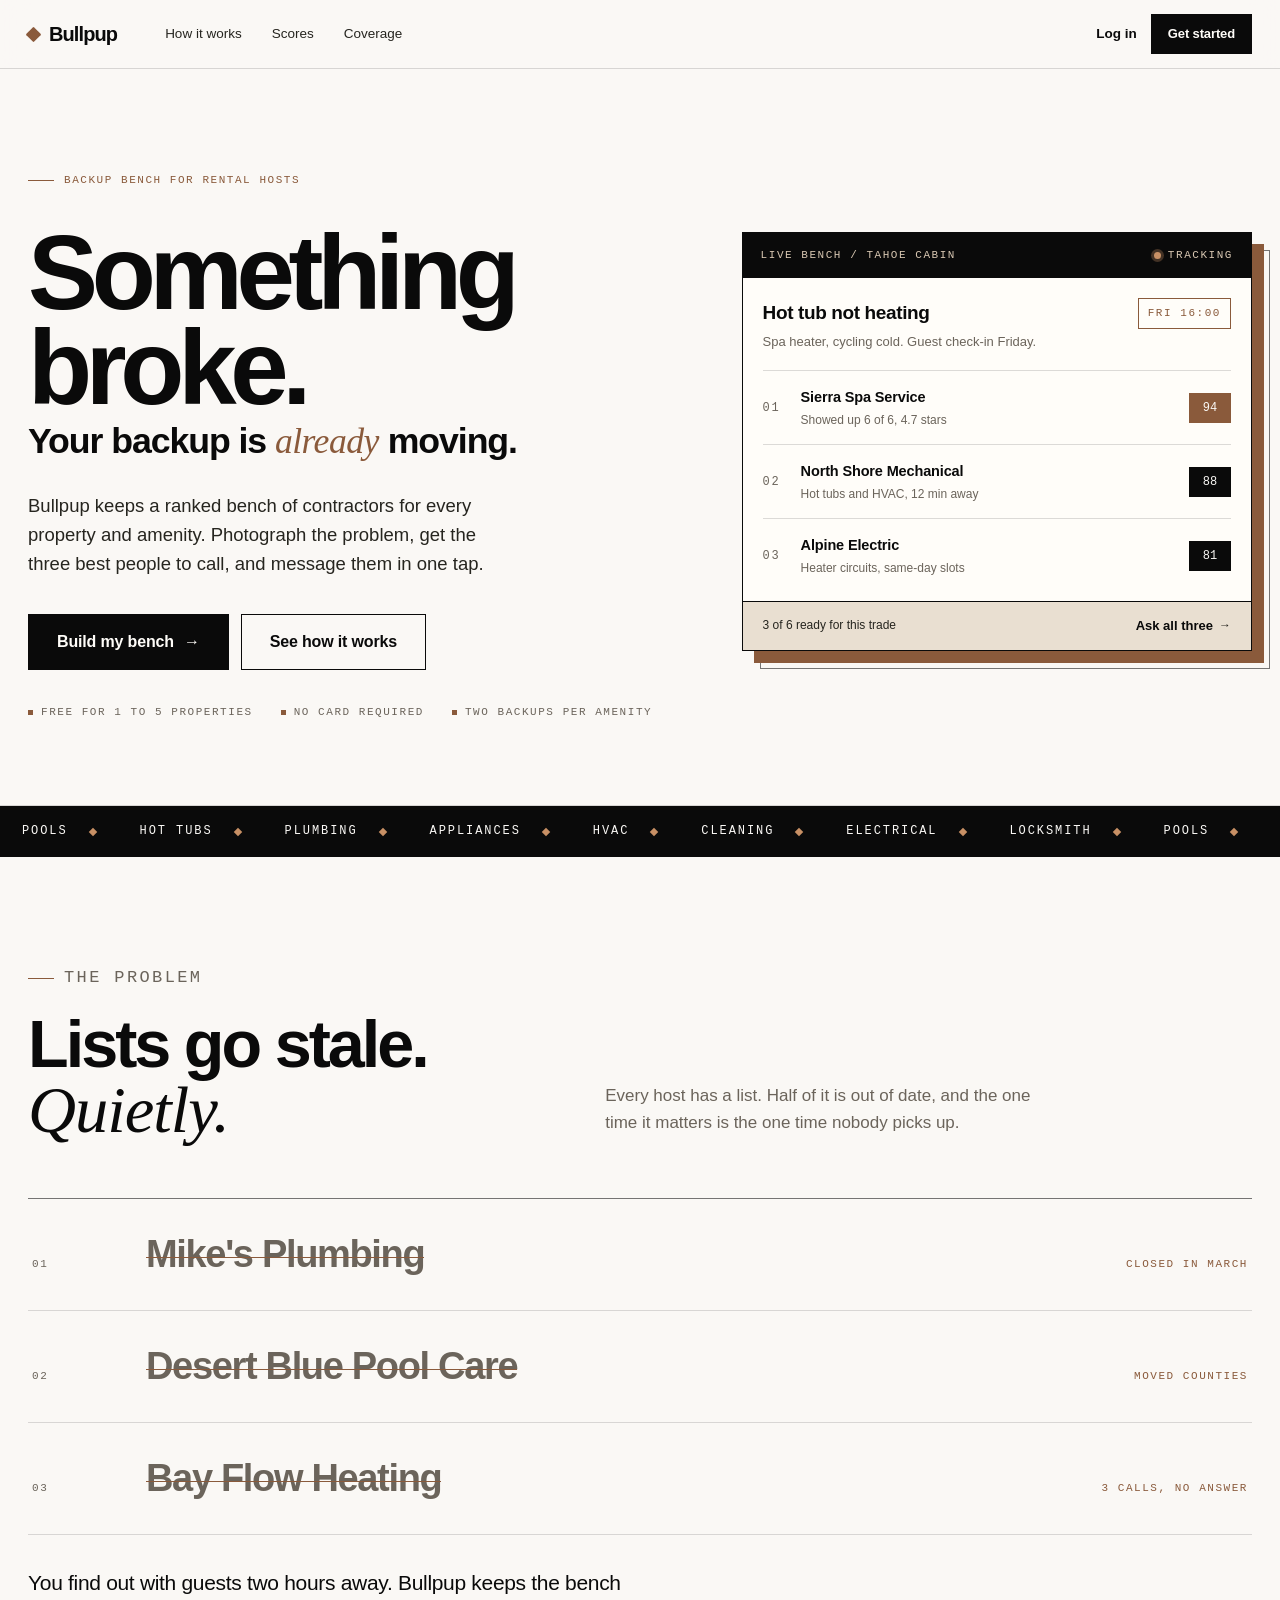
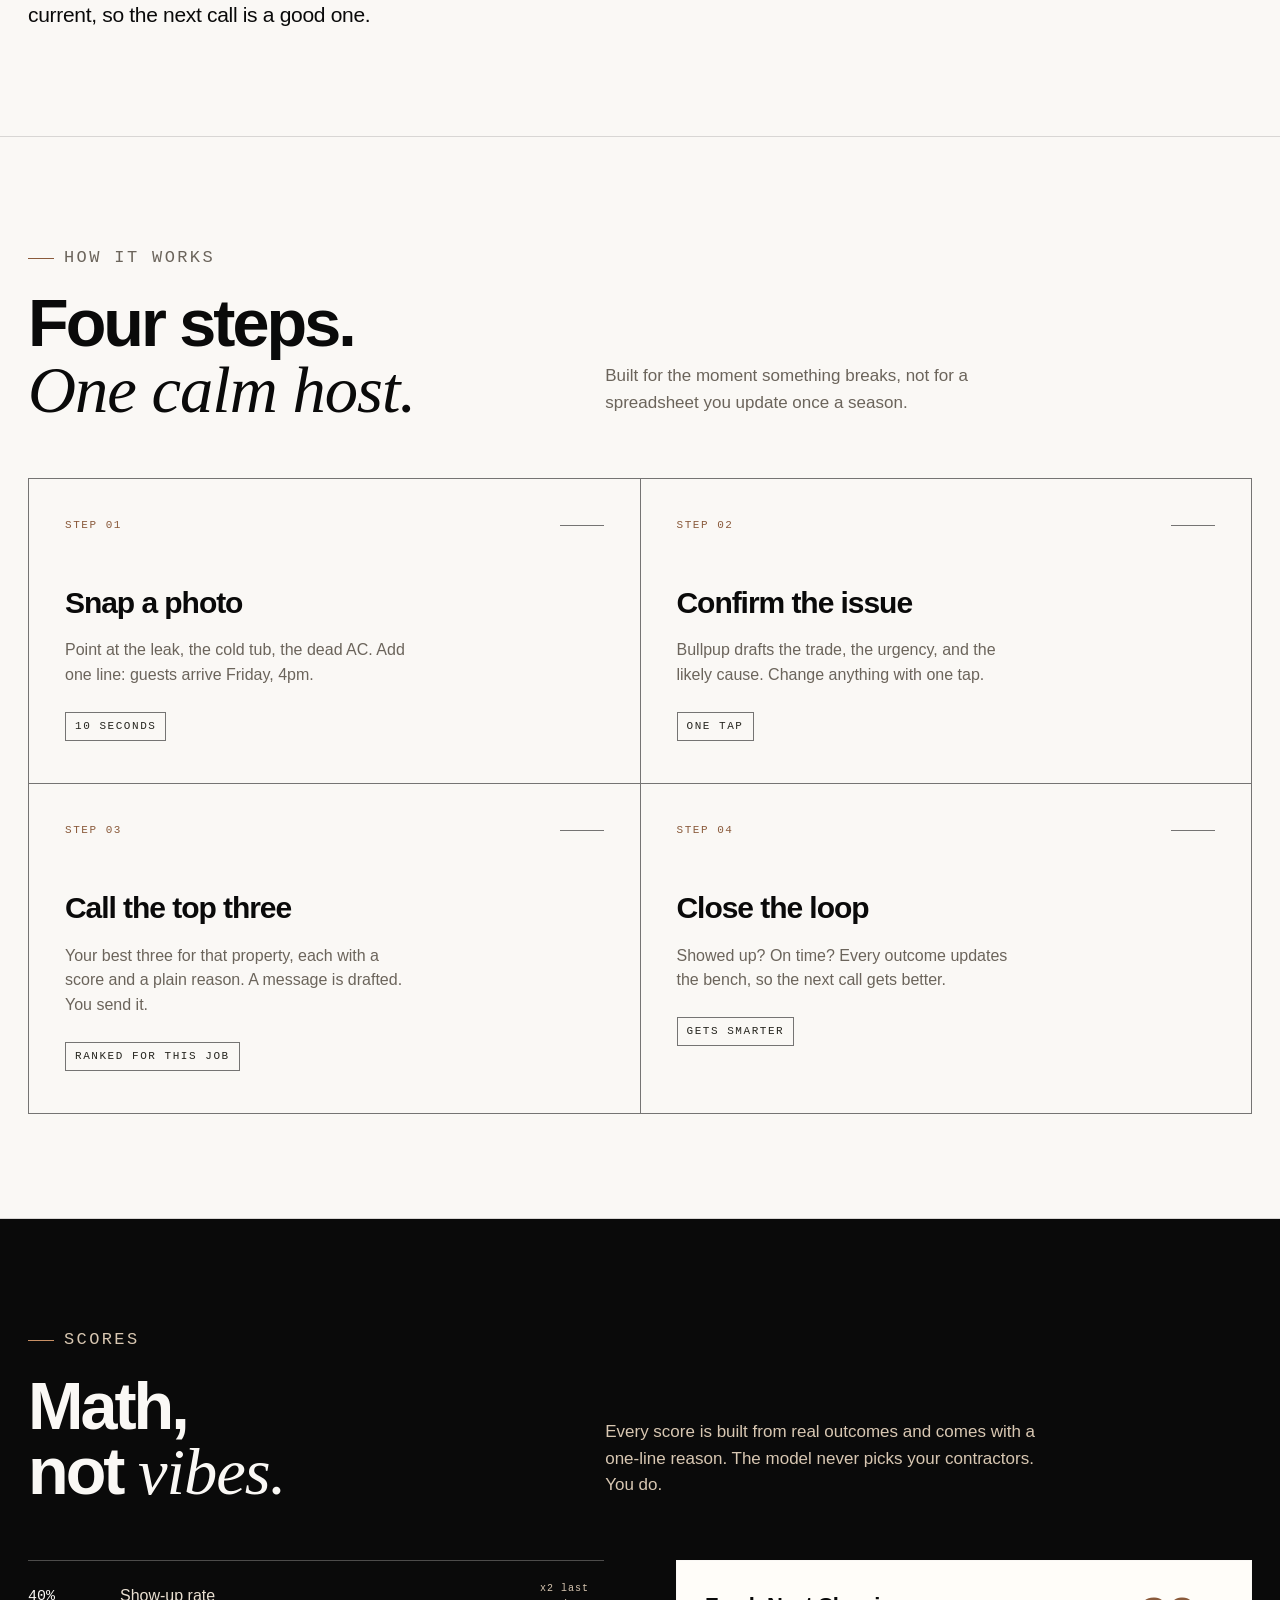
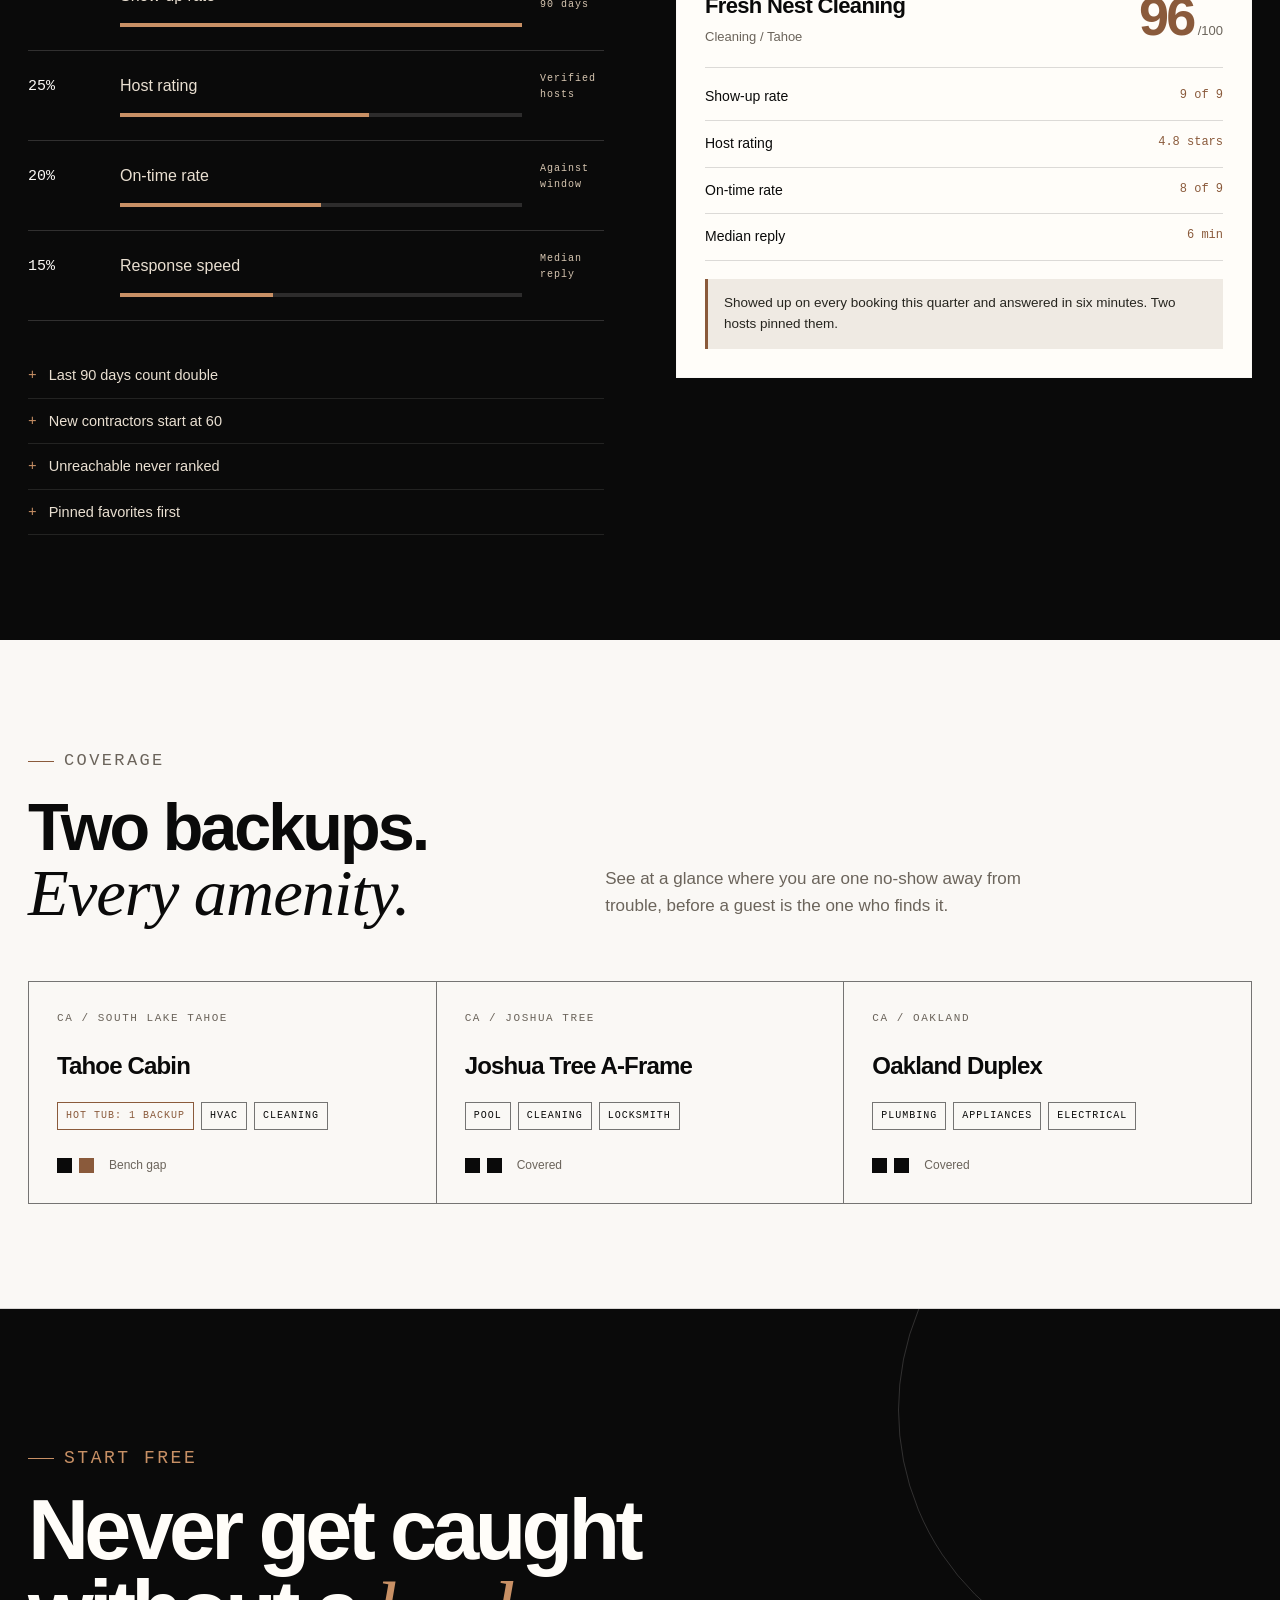
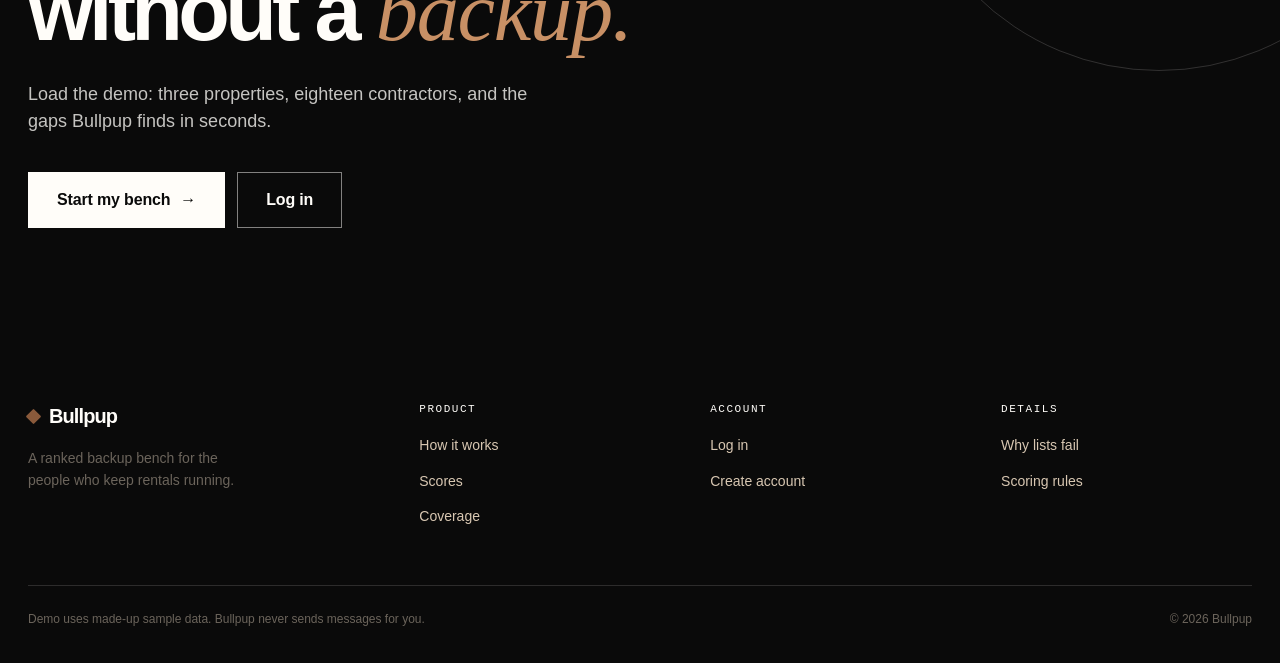
==== commit 6f12c9e5: "Redesign: modern editorial UI, black-white with chestnut accent" ====
--- a/index.html
+++ b/index.html
@@ -1,2 +1,388 @@
-<!DOCTYPE html><!--7s9mUIiERMC29GiCe6VZT--><html lang="en" class="__variable_e9b148 __variable_408a5f"><head><meta charSet="utf-8"/><meta name="viewport" content="width=device-width, initial-scale=1"/><link rel="preload" href="_next/static/media/5643d86c43b952f5-s.p.woff2" as="font" crossorigin="" type="font/woff2"/><link rel="preload" href="_next/static/media/cd87a8f174d93ac6-s.p.woff2" as="font" crossorigin="" type="font/woff2"/><link rel="preload" as="image" href="mascot/pup-head.webp"/><link rel="preload" as="image" href="mascot/pup-camera.webp"/><link rel="preload" as="image" href="mascot/pup-sniff.webp"/><link rel="preload" as="image" href="mascot/pup-phone.webp"/><link rel="preload" as="image" href="mascot/pup-cheer.webp"/><link rel="preload" as="image" href="mascot/cabin-scene.webp"/><link rel="preload" as="image" href="mascot/pup-wrench.webp"/><link rel="preload" as="image" href="mascot/pup-sleep.webp"/><link rel="stylesheet" href="_next/static/css/d84547b8e7f5cf28.css" data-precedence="next"/><link rel="preload" as="script" fetchPriority="low" href="_next/static/chunks/webpack-3c6641b5c29a46f2.js"/><script src="_next/static/chunks/4bd1b696-c023c6e3521b1417.js" async=""></script><script src="_next/static/chunks/255-27bd810b2b0e7027.js" async=""></script><script src="_next/static/chunks/main-app-2ecc3bf42ae2d122.js" async=""></script><script src="_next/static/chunks/210-b87b4162a7fa3243.js" async=""></script><script src="_next/static/chunks/720-2128387cf983b18a.js" async=""></script><script src="_next/static/chunks/app/layout-05d6f5af019afc07.js?v=3" async=""></script><script src="_next/static/chunks/983-a44293ba2fa704bb.js" async=""></script><script src="_next/static/chunks/619-ba102abea3e3d0e4.js" async=""></script><script src="_next/static/chunks/998-91460bc305a24ce1.js" async=""></script><script src="_next/static/chunks/app/page-bac7fde6a6e699ff.js?v=3" async=""></script><meta name="next-size-adjust" content=""/><title>Bullpup | Your contractor backup bench</title><meta name="description" content="A ranked backup bench of contractors for every rental property and amenity."/><link rel="icon" href="mascot/pup-head.webp"/><script src="_next/static/chunks/polyfills-42372ed130431b0a.js" noModule=""></script></head><body><div hidden=""><!--$--><!--/$--></div><div class="min-h-screen" data-testid="landing-page"><header class="sticky top-0 z-40 bg-cream/95 border-b-[1.5px] border-line" data-testid="landing-nav"><div class="mx-auto max-w-7xl px-4 sm:px-8 py-3 flex items-center gap-4"><a class="flex items-center gap-2" data-testid="landing-home-link" href="./"><img src="mascot/pup-head.webp" alt="Bullpup puppy" class="h-10 w-10 rounded-xl border-[1.5px] border-line"/><span class="font-head text-2xl">Bullpup</span></a><nav class="hidden md:flex items-center gap-1 ml-6 text-cocoa font-semibold"><a href="#how" class="px-3 min-h-[44px] inline-flex items-center hover:text-espresso" data-testid="landing-how-link">How it works</a><a href="#scores" class="px-3 min-h-[44px] inline-flex items-center hover:text-espresso" data-testid="landing-scores-link">Scores</a></nav><div class="ml-auto flex items-center gap-2"><a class="btn btn-secondary hidden sm:inline-flex" data-testid="landing-login-button" href="login/">Log in</a><a class="btn btn-primary" data-testid="landing-get-started-button" href="login/?mode=register">Get started</a></div></div></header><main><section class="relative overflow-hidden" data-testid="landing-hero"><div class="mx-auto max-w-7xl px-4 sm:px-8 pt-12 sm:pt-20 pb-20 sm:pb-28 grid lg:grid-cols-[1.15fr_0.85fr] gap-10 items-center"><div><p class="inline-flex badge badge-warn !text-sm !px-3 !py-1" style="opacity:0;transform:translateY(30px)">For hosts with 1 to 5 rentals</p><h1 class="mt-6 text-5xl sm:text-6xl lg:text-7xl xl:text-8xl leading-[0.95] text-espresso"><span class="block" style="opacity:0;transform:translateY(30px)">Something</span><span class="block" style="opacity:0;transform:translateY(30px)">broke<span class="inline-block text-cap">?</span></span><span class="mt-3 block text-3xl sm:text-4xl lg:text-5xl leading-tight" style="opacity:0;transform:translateY(30px)">Your backup is <span class="inline-block -rotate-2 bg-sage text-sage-ink px-3 rounded-[16px]">already</span> <span class="inline-block rotate-1 bg-blush text-blush-ink px-3 rounded-[16px]">warming up.</span></span></h1><p class="mt-6 max-w-xl text-lg text-cocoa" style="opacity:0;transform:translateY(30px)">Bullpup keeps a ranked bench of contractors for every property and amenity. Snap a photo of what broke and get the top 3 people to call, with one tap to ask them.</p><div class="mt-8 flex flex-wrap gap-3" style="opacity:0;transform:translateY(30px)"><a class="btn btn-primary text-lg px-7 min-h-[56px]" data-testid="hero-get-started-button" href="login/?mode=register">Build my bench, free</a><a href="#how" class="btn btn-secondary text-lg px-7 min-h-[56px]" data-testid="hero-how-button">See how it works</a></div></div><div class="relative h-[420px] sm:h-[520px]"><div class="absolute inset-0 z-10" style="transform:none"><div class="absolute card px-4 py-3 text-sm left-0 top-6 sm:-left-6" data-testid="hero-card-issue" style="opacity:0;transform:scale(0.8)"><p class="font-semibold flex items-center gap-1.5"><svg xmlns="http://www.w3.org/2000/svg" width="14" height="14" viewBox="0 0 24 24" fill="none" stroke="currentColor" stroke-width="2" stroke-linecap="round" stroke-linejoin="round" class="lucide lucide-wrench text-cap" aria-hidden="true"><path d="M14.7 6.3a1 1 0 0 0 0 1.4l1.6 1.6a1 1 0 0 0 1.4 0l3.77-3.77a6 6 0 0 1-7.94 7.94l-6.91 6.91a2.12 2.12 0 0 1-3-3l6.91-6.91a6 6 0 0 1 7.94-7.94l-3.76 3.76z"></path></svg> Hot tub not heating</p><span class="badge badge-warn mt-1">Today</span></div><div class="absolute card px-4 py-3 text-sm right-0 top-0" data-testid="hero-card-arrival" style="opacity:0;transform:scale(0.8)"><p class="font-semibold flex items-center gap-1.5"><svg xmlns="http://www.w3.org/2000/svg" width="14" height="14" viewBox="0 0 24 24" fill="none" stroke="currentColor" stroke-width="2" stroke-linecap="round" stroke-linejoin="round" class="lucide lucide-clock text-cap" aria-hidden="true"><circle cx="12" cy="12" r="10"></circle><polyline points="12 6 12 12 16 14"></polyline></svg> Guests arrive Fri 4pm</p></div><div class="absolute card px-4 py-3 text-sm right-0 bottom-10 sm:-right-4 max-w-[250px]" data-testid="hero-card-contractor" style="opacity:0;transform:scale(0.8)"><p class="font-semibold">#1 Sierra Spa Service <span class="badge badge-ready ml-1">94</span></p><p class="text-cocoa flex items-center gap-1 mt-0.5"><svg xmlns="http://www.w3.org/2000/svg" width="12" height="12" viewBox="0 0 24 24" fill="none" stroke="currentColor" stroke-width="2" stroke-linecap="round" stroke-linejoin="round" class="lucide lucide-star" aria-hidden="true"><path d="M11.525 2.295a.53.53 0 0 1 .95 0l2.31 4.679a2.123 2.123 0 0 0 1.595 1.16l5.166.756a.53.53 0 0 1 .294.904l-3.736 3.638a2.123 2.123 0 0 0-.611 1.878l.882 5.14a.53.53 0 0 1-.771.56l-4.618-2.428a2.122 2.122 0 0 0-1.973 0L6.396 21.01a.53.53 0 0 1-.77-.56l.881-5.139a2.122 2.122 0 0 0-.611-1.879L2.16 9.795a.53.53 0 0 1 .294-.906l5.165-.755a2.122 2.122 0 0 0 1.597-1.16z"></path></svg> Showed up 6 of 6, 4.7 stars</p></div></div><div class="absolute inset-x-6 sm:inset-x-10 top-16 bottom-16" style="transform:none"><div class="relative w-full h-full"><img src="mascot/pup-camera.webp" alt="Bullpup puppy snapping a photo" draggable="false" class="w-full h-full object-contain select-none "/></div></div><div class="absolute left-2 bottom-0"><svg viewBox="0 0 120 120" class="w-28 h-28 sm:w-32 sm:h-32" aria-hidden="true"><circle cx="60" cy="60" r="58" fill="#E5EBD8" stroke="#3B4E22" stroke-width="1.5"></circle><defs><path id="ring" d="M60,60 m-42,0 a42,42 0 1,1 84,0 a42,42 0 1,1 -84,0"></path></defs><text font-size="12.5" font-weight="700" fill="#3B4E22" letter-spacing="2.4"><textPath href="#ring">RANKED · READY · ON THE BENCH ·</textPath></text></svg></div></div></div></section><div class="overflow-hidden py-3"><div class="bg-espresso text-cream py-5 overflow-hidden -rotate-1 scale-[1.02] border-y-[1.5px] border-espresso" data-testid="landing-marquee"><div class="flex w-max animate-marquee gap-10"><div class="flex gap-10 shrink-0" aria-hidden="false"><span class="flex items-center gap-3 font-head text-2xl sm:text-3xl whitespace-nowrap"><svg xmlns="http://www.w3.org/2000/svg" width="26" height="26" viewBox="0 0 24 24" fill="none" stroke="currentColor" stroke-width="2" stroke-linecap="round" stroke-linejoin="round" class="lucide lucide-waves" aria-hidden="true"><path d="M2 6c.6.5 1.2 1 2.5 1C7 7 7 5 9.5 5c2.6 0 2.4 2 5 2 2.5 0 2.5-2 5-2 1.3 0 1.9.5 2.5 1"></path><path d="M2 12c.6.5 1.2 1 2.5 1 2.5 0 2.5-2 5-2 2.6 0 2.4 2 5 2 2.5 0 2.5-2 5-2 1.3 0 1.9.5 2.5 1"></path><path d="M2 18c.6.5 1.2 1 2.5 1 2.5 0 2.5-2 5-2 2.6 0 2.4 2 5 2 2.5 0 2.5-2 5-2 1.3 0 1.9.5 2.5 1"></path></svg> <!-- -->Pools<!-- --> <span class="text-[#E8A98F]">●</span></span><span class="flex items-center gap-3 font-head text-2xl sm:text-3xl whitespace-nowrap"><svg xmlns="http://www.w3.org/2000/svg" width="26" height="26" viewBox="0 0 24 24" fill="none" stroke="currentColor" stroke-width="2" stroke-linecap="round" stroke-linejoin="round" class="lucide lucide-bath" aria-hidden="true"><path d="M10 4 8 6"></path><path d="M17 19v2"></path><path d="M2 12h20"></path><path d="M7 19v2"></path><path d="M9 5 7.621 3.621A2.121 2.121 0 0 0 4 5v12a2 2 0 0 0 2 2h12a2 2 0 0 0 2-2v-5"></path></svg> <!-- -->Hot tubs<!-- --> <span class="text-[#E8A98F]">●</span></span><span class="flex items-center gap-3 font-head text-2xl sm:text-3xl whitespace-nowrap"><svg xmlns="http://www.w3.org/2000/svg" width="26" height="26" viewBox="0 0 24 24" fill="none" stroke="currentColor" stroke-width="2" stroke-linecap="round" stroke-linejoin="round" class="lucide lucide-droplets" aria-hidden="true"><path d="M7 16.3c2.2 0 4-1.83 4-4.05 0-1.16-.57-2.26-1.71-3.19S7.29 6.75 7 5.3c-.29 1.45-1.14 2.84-2.29 3.76S3 11.1 3 12.25c0 2.22 1.8 4.05 4 4.05z"></path><path d="M12.56 6.6A10.97 10.97 0 0 0 14 3.02c.5 2.5 2 4.9 4 6.5s3 3.5 3 5.5a6.98 6.98 0 0 1-11.91 4.97"></path></svg> <!-- -->Plumbing<!-- --> <span class="text-[#E8A98F]">●</span></span><span class="flex items-center gap-3 font-head text-2xl sm:text-3xl whitespace-nowrap"><svg xmlns="http://www.w3.org/2000/svg" width="26" height="26" viewBox="0 0 24 24" fill="none" stroke="currentColor" stroke-width="2" stroke-linecap="round" stroke-linejoin="round" class="lucide lucide-refrigerator" aria-hidden="true"><path d="M5 6a4 4 0 0 1 4-4h6a4 4 0 0 1 4 4v14a2 2 0 0 1-2 2H7a2 2 0 0 1-2-2V6Z"></path><path d="M5 10h14"></path><path d="M15 7v6"></path></svg> <!-- -->Appliances<!-- --> <span class="text-[#E8A98F]">●</span></span><span class="flex items-center gap-3 font-head text-2xl sm:text-3xl whitespace-nowrap"><svg xmlns="http://www.w3.org/2000/svg" width="26" height="26" viewBox="0 0 24 24" fill="none" stroke="currentColor" stroke-width="2" stroke-linecap="round" stroke-linejoin="round" class="lucide lucide-thermometer" aria-hidden="true"><path d="M14 4v10.54a4 4 0 1 1-4 0V4a2 2 0 0 1 4 0Z"></path></svg> <!-- -->HVAC<!-- --> <span class="text-[#E8A98F]">●</span></span><span class="flex items-center gap-3 font-head text-2xl sm:text-3xl whitespace-nowrap"><svg xmlns="http://www.w3.org/2000/svg" width="26" height="26" viewBox="0 0 24 24" fill="none" stroke="currentColor" stroke-width="2" stroke-linecap="round" stroke-linejoin="round" class="lucide lucide-sparkles" aria-hidden="true"><path d="M9.937 15.5A2 2 0 0 0 8.5 14.063l-6.135-1.582a.5.5 0 0 1 0-.962L8.5 9.936A2 2 0 0 0 9.937 8.5l1.582-6.135a.5.5 0 0 1 .963 0L14.063 8.5A2 2 0 0 0 15.5 9.937l6.135 1.581a.5.5 0 0 1 0 .964L15.5 14.063a2 2 0 0 0-1.437 1.437l-1.582 6.135a.5.5 0 0 1-.963 0z"></path><path d="M20 3v4"></path><path d="M22 5h-4"></path><path d="M4 17v2"></path><path d="M5 18H3"></path></svg> <!-- -->Cleaning<!-- --> <span class="text-[#E8A98F]">●</span></span><span class="flex items-center gap-3 font-head text-2xl sm:text-3xl whitespace-nowrap"><svg xmlns="http://www.w3.org/2000/svg" width="26" height="26" viewBox="0 0 24 24" fill="none" stroke="currentColor" stroke-width="2" stroke-linecap="round" stroke-linejoin="round" class="lucide lucide-waves" aria-hidden="true"><path d="M2 6c.6.5 1.2 1 2.5 1C7 7 7 5 9.5 5c2.6 0 2.4 2 5 2 2.5 0 2.5-2 5-2 1.3 0 1.9.5 2.5 1"></path><path d="M2 12c.6.5 1.2 1 2.5 1 2.5 0 2.5-2 5-2 2.6 0 2.4 2 5 2 2.5 0 2.5-2 5-2 1.3 0 1.9.5 2.5 1"></path><path d="M2 18c.6.5 1.2 1 2.5 1 2.5 0 2.5-2 5-2 2.6 0 2.4 2 5 2 2.5 0 2.5-2 5-2 1.3 0 1.9.5 2.5 1"></path></svg> <!-- -->Pools<!-- --> <span class="text-[#E8A98F]">●</span></span><span class="flex items-center gap-3 font-head text-2xl sm:text-3xl whitespace-nowrap"><svg xmlns="http://www.w3.org/2000/svg" width="26" height="26" viewBox="0 0 24 24" fill="none" stroke="currentColor" stroke-width="2" stroke-linecap="round" stroke-linejoin="round" class="lucide lucide-bath" aria-hidden="true"><path d="M10 4 8 6"></path><path d="M17 19v2"></path><path d="M2 12h20"></path><path d="M7 19v2"></path><path d="M9 5 7.621 3.621A2.121 2.121 0 0 0 4 5v12a2 2 0 0 0 2 2h12a2 2 0 0 0 2-2v-5"></path></svg> <!-- -->Hot tubs<!-- --> <span class="text-[#E8A98F]">●</span></span><span class="flex items-center gap-3 font-head text-2xl sm:text-3xl whitespace-nowrap"><svg xmlns="http://www.w3.org/2000/svg" width="26" height="26" viewBox="0 0 24 24" fill="none" stroke="currentColor" stroke-width="2" stroke-linecap="round" stroke-linejoin="round" class="lucide lucide-droplets" aria-hidden="true"><path d="M7 16.3c2.2 0 4-1.83 4-4.05 0-1.16-.57-2.26-1.71-3.19S7.29 6.75 7 5.3c-.29 1.45-1.14 2.84-2.29 3.76S3 11.1 3 12.25c0 2.22 1.8 4.05 4 4.05z"></path><path d="M12.56 6.6A10.97 10.97 0 0 0 14 3.02c.5 2.5 2 4.9 4 6.5s3 3.5 3 5.5a6.98 6.98 0 0 1-11.91 4.97"></path></svg> <!-- -->Plumbing<!-- --> <span class="text-[#E8A98F]">●</span></span><span class="flex items-center gap-3 font-head text-2xl sm:text-3xl whitespace-nowrap"><svg xmlns="http://www.w3.org/2000/svg" width="26" height="26" viewBox="0 0 24 24" fill="none" stroke="currentColor" stroke-width="2" stroke-linecap="round" stroke-linejoin="round" class="lucide lucide-refrigerator" aria-hidden="true"><path d="M5 6a4 4 0 0 1 4-4h6a4 4 0 0 1 4 4v14a2 2 0 0 1-2 2H7a2 2 0 0 1-2-2V6Z"></path><path d="M5 10h14"></path><path d="M15 7v6"></path></svg> <!-- -->Appliances<!-- --> <span class="text-[#E8A98F]">●</span></span><span class="flex items-center gap-3 font-head text-2xl sm:text-3xl whitespace-nowrap"><svg xmlns="http://www.w3.org/2000/svg" width="26" height="26" viewBox="0 0 24 24" fill="none" stroke="currentColor" stroke-width="2" stroke-linecap="round" stroke-linejoin="round" class="lucide lucide-thermometer" aria-hidden="true"><path d="M14 4v10.54a4 4 0 1 1-4 0V4a2 2 0 0 1 4 0Z"></path></svg> <!-- -->HVAC<!-- --> <span class="text-[#E8A98F]">●</span></span><span class="flex items-center gap-3 font-head text-2xl sm:text-3xl whitespace-nowrap"><svg xmlns="http://www.w3.org/2000/svg" width="26" height="26" viewBox="0 0 24 24" fill="none" stroke="currentColor" stroke-width="2" stroke-linecap="round" stroke-linejoin="round" class="lucide lucide-sparkles" aria-hidden="true"><path d="M9.937 15.5A2 2 0 0 0 8.5 14.063l-6.135-1.582a.5.5 0 0 1 0-.962L8.5 9.936A2 2 0 0 0 9.937 8.5l1.582-6.135a.5.5 0 0 1 .963 0L14.063 8.5A2 2 0 0 0 15.5 9.937l6.135 1.581a.5.5 0 0 1 0 .964L15.5 14.063a2 2 0 0 0-1.437 1.437l-1.582 6.135a.5.5 0 0 1-.963 0z"></path><path d="M20 3v4"></path><path d="M22 5h-4"></path><path d="M4 17v2"></path><path d="M5 18H3"></path></svg> <!-- -->Cleaning<!-- --> <span class="text-[#E8A98F]">●</span></span><span class="flex items-center gap-3 font-head text-2xl sm:text-3xl whitespace-nowrap"><svg xmlns="http://www.w3.org/2000/svg" width="26" height="26" viewBox="0 0 24 24" fill="none" stroke="currentColor" stroke-width="2" stroke-linecap="round" stroke-linejoin="round" class="lucide lucide-waves" aria-hidden="true"><path d="M2 6c.6.5 1.2 1 2.5 1C7 7 7 5 9.5 5c2.6 0 2.4 2 5 2 2.5 0 2.5-2 5-2 1.3 0 1.9.5 2.5 1"></path><path d="M2 12c.6.5 1.2 1 2.5 1 2.5 0 2.5-2 5-2 2.6 0 2.4 2 5 2 2.5 0 2.5-2 5-2 1.3 0 1.9.5 2.5 1"></path><path d="M2 18c.6.5 1.2 1 2.5 1 2.5 0 2.5-2 5-2 2.6 0 2.4 2 5 2 2.5 0 2.5-2 5-2 1.3 0 1.9.5 2.5 1"></path></svg> <!-- -->Pools<!-- --> <span class="text-[#E8A98F]">●</span></span><span class="flex items-center gap-3 font-head text-2xl sm:text-3xl whitespace-nowrap"><svg xmlns="http://www.w3.org/2000/svg" width="26" height="26" viewBox="0 0 24 24" fill="none" stroke="currentColor" stroke-width="2" stroke-linecap="round" stroke-linejoin="round" class="lucide lucide-bath" aria-hidden="true"><path d="M10 4 8 6"></path><path d="M17 19v2"></path><path d="M2 12h20"></path><path d="M7 19v2"></path><path d="M9 5 7.621 3.621A2.121 2.121 0 0 0 4 5v12a2 2 0 0 0 2 2h12a2 2 0 0 0 2-2v-5"></path></svg> <!-- -->Hot tubs<!-- --> <span class="text-[#E8A98F]">●</span></span><span class="flex items-center gap-3 font-head text-2xl sm:text-3xl whitespace-nowrap"><svg xmlns="http://www.w3.org/2000/svg" width="26" height="26" viewBox="0 0 24 24" fill="none" stroke="currentColor" stroke-width="2" stroke-linecap="round" stroke-linejoin="round" class="lucide lucide-droplets" aria-hidden="true"><path d="M7 16.3c2.2 0 4-1.83 4-4.05 0-1.16-.57-2.26-1.71-3.19S7.29 6.75 7 5.3c-.29 1.45-1.14 2.84-2.29 3.76S3 11.1 3 12.25c0 2.22 1.8 4.05 4 4.05z"></path><path d="M12.56 6.6A10.97 10.97 0 0 0 14 3.02c.5 2.5 2 4.9 4 6.5s3 3.5 3 5.5a6.98 6.98 0 0 1-11.91 4.97"></path></svg> <!-- -->Plumbing<!-- --> <span class="text-[#E8A98F]">●</span></span><span class="flex items-center gap-3 font-head text-2xl sm:text-3xl whitespace-nowrap"><svg xmlns="http://www.w3.org/2000/svg" width="26" height="26" viewBox="0 0 24 24" fill="none" stroke="currentColor" stroke-width="2" stroke-linecap="round" stroke-linejoin="round" class="lucide lucide-refrigerator" aria-hidden="true"><path d="M5 6a4 4 0 0 1 4-4h6a4 4 0 0 1 4 4v14a2 2 0 0 1-2 2H7a2 2 0 0 1-2-2V6Z"></path><path d="M5 10h14"></path><path d="M15 7v6"></path></svg> <!-- -->Appliances<!-- --> <span class="text-[#E8A98F]">●</span></span><span class="flex items-center gap-3 font-head text-2xl sm:text-3xl whitespace-nowrap"><svg xmlns="http://www.w3.org/2000/svg" width="26" height="26" viewBox="0 0 24 24" fill="none" stroke="currentColor" stroke-width="2" stroke-linecap="round" stroke-linejoin="round" class="lucide lucide-thermometer" aria-hidden="true"><path d="M14 4v10.54a4 4 0 1 1-4 0V4a2 2 0 0 1 4 0Z"></path></svg> <!-- -->HVAC<!-- --> <span class="text-[#E8A98F]">●</span></span><span class="flex items-center gap-3 font-head text-2xl sm:text-3xl whitespace-nowrap"><svg xmlns="http://www.w3.org/2000/svg" width="26" height="26" viewBox="0 0 24 24" fill="none" stroke="currentColor" stroke-width="2" stroke-linecap="round" stroke-linejoin="round" class="lucide lucide-sparkles" aria-hidden="true"><path d="M9.937 15.5A2 2 0 0 0 8.5 14.063l-6.135-1.582a.5.5 0 0 1 0-.962L8.5 9.936A2 2 0 0 0 9.937 8.5l1.582-6.135a.5.5 0 0 1 .963 0L14.063 8.5A2 2 0 0 0 15.5 9.937l6.135 1.581a.5.5 0 0 1 0 .964L15.5 14.063a2 2 0 0 0-1.437 1.437l-1.582 6.135a.5.5 0 0 1-.963 0z"></path><path d="M20 3v4"></path><path d="M22 5h-4"></path><path d="M4 17v2"></path><path d="M5 18H3"></path></svg> <!-- -->Cleaning<!-- --> <span class="text-[#E8A98F]">●</span></span></div><div class="flex gap-10 shrink-0" aria-hidden="true"><span class="flex items-center gap-3 font-head text-2xl sm:text-3xl whitespace-nowrap"><svg xmlns="http://www.w3.org/2000/svg" width="26" height="26" viewBox="0 0 24 24" fill="none" stroke="currentColor" stroke-width="2" stroke-linecap="round" stroke-linejoin="round" class="lucide lucide-waves" aria-hidden="true"><path d="M2 6c.6.5 1.2 1 2.5 1C7 7 7 5 9.5 5c2.6 0 2.4 2 5 2 2.5 0 2.5-2 5-2 1.3 0 1.9.5 2.5 1"></path><path d="M2 12c.6.5 1.2 1 2.5 1 2.5 0 2.5-2 5-2 2.6 0 2.4 2 5 2 2.5 0 2.5-2 5-2 1.3 0 1.9.5 2.5 1"></path><path d="M2 18c.6.5 1.2 1 2.5 1 2.5 0 2.5-2 5-2 2.6 0 2.4 2 5 2 2.5 0 2.5-2 5-2 1.3 0 1.9.5 2.5 1"></path></svg> <!-- -->Pools<!-- --> <span class="text-[#E8A98F]">●</span></span><span class="flex items-center gap-3 font-head text-2xl sm:text-3xl whitespace-nowrap"><svg xmlns="http://www.w3.org/2000/svg" width="26" height="26" viewBox="0 0 24 24" fill="none" stroke="currentColor" stroke-width="2" stroke-linecap="round" stroke-linejoin="round" class="lucide lucide-bath" aria-hidden="true"><path d="M10 4 8 6"></path><path d="M17 19v2"></path><path d="M2 12h20"></path><path d="M7 19v2"></path><path d="M9 5 7.621 3.621A2.121 2.121 0 0 0 4 5v12a2 2 0 0 0 2 2h12a2 2 0 0 0 2-2v-5"></path></svg> <!-- -->Hot tubs<!-- --> <span class="text-[#E8A98F]">●</span></span><span class="flex items-center gap-3 font-head text-2xl sm:text-3xl whitespace-nowrap"><svg xmlns="http://www.w3.org/2000/svg" width="26" height="26" viewBox="0 0 24 24" fill="none" stroke="currentColor" stroke-width="2" stroke-linecap="round" stroke-linejoin="round" class="lucide lucide-droplets" aria-hidden="true"><path d="M7 16.3c2.2 0 4-1.83 4-4.05 0-1.16-.57-2.26-1.71-3.19S7.29 6.75 7 5.3c-.29 1.45-1.14 2.84-2.29 3.76S3 11.1 3 12.25c0 2.22 1.8 4.05 4 4.05z"></path><path d="M12.56 6.6A10.97 10.97 0 0 0 14 3.02c.5 2.5 2 4.9 4 6.5s3 3.5 3 5.5a6.98 6.98 0 0 1-11.91 4.97"></path></svg> <!-- -->Plumbing<!-- --> <span class="text-[#E8A98F]">●</span></span><span class="flex items-center gap-3 font-head text-2xl sm:text-3xl whitespace-nowrap"><svg xmlns="http://www.w3.org/2000/svg" width="26" height="26" viewBox="0 0 24 24" fill="none" stroke="currentColor" stroke-width="2" stroke-linecap="round" stroke-linejoin="round" class="lucide lucide-refrigerator" aria-hidden="true"><path d="M5 6a4 4 0 0 1 4-4h6a4 4 0 0 1 4 4v14a2 2 0 0 1-2 2H7a2 2 0 0 1-2-2V6Z"></path><path d="M5 10h14"></path><path d="M15 7v6"></path></svg> <!-- -->Appliances<!-- --> <span class="text-[#E8A98F]">●</span></span><span class="flex items-center gap-3 font-head text-2xl sm:text-3xl whitespace-nowrap"><svg xmlns="http://www.w3.org/2000/svg" width="26" height="26" viewBox="0 0 24 24" fill="none" stroke="currentColor" stroke-width="2" stroke-linecap="round" stroke-linejoin="round" class="lucide lucide-thermometer" aria-hidden="true"><path d="M14 4v10.54a4 4 0 1 1-4 0V4a2 2 0 0 1 4 0Z"></path></svg> <!-- -->HVAC<!-- --> <span class="text-[#E8A98F]">●</span></span><span class="flex items-center gap-3 font-head text-2xl sm:text-3xl whitespace-nowrap"><svg xmlns="http://www.w3.org/2000/svg" width="26" height="26" viewBox="0 0 24 24" fill="none" stroke="currentColor" stroke-width="2" stroke-linecap="round" stroke-linejoin="round" class="lucide lucide-sparkles" aria-hidden="true"><path d="M9.937 15.5A2 2 0 0 0 8.5 14.063l-6.135-1.582a.5.5 0 0 1 0-.962L8.5 9.936A2 2 0 0 0 9.937 8.5l1.582-6.135a.5.5 0 0 1 .963 0L14.063 8.5A2 2 0 0 0 15.5 9.937l6.135 1.581a.5.5 0 0 1 0 .964L15.5 14.063a2 2 0 0 0-1.437 1.437l-1.582 6.135a.5.5 0 0 1-.963 0z"></path><path d="M20 3v4"></path><path d="M22 5h-4"></path><path d="M4 17v2"></path><path d="M5 18H3"></path></svg> <!-- -->Cleaning<!-- --> <span class="text-[#E8A98F]">●</span></span><span class="flex items-center gap-3 font-head text-2xl sm:text-3xl whitespace-nowrap"><svg xmlns="http://www.w3.org/2000/svg" width="26" height="26" viewBox="0 0 24 24" fill="none" stroke="currentColor" stroke-width="2" stroke-linecap="round" stroke-linejoin="round" class="lucide lucide-waves" aria-hidden="true"><path d="M2 6c.6.5 1.2 1 2.5 1C7 7 7 5 9.5 5c2.6 0 2.4 2 5 2 2.5 0 2.5-2 5-2 1.3 0 1.9.5 2.5 1"></path><path d="M2 12c.6.5 1.2 1 2.5 1 2.5 0 2.5-2 5-2 2.6 0 2.4 2 5 2 2.5 0 2.5-2 5-2 1.3 0 1.9.5 2.5 1"></path><path d="M2 18c.6.5 1.2 1 2.5 1 2.5 0 2.5-2 5-2 2.6 0 2.4 2 5 2 2.5 0 2.5-2 5-2 1.3 0 1.9.5 2.5 1"></path></svg> <!-- -->Pools<!-- --> <span class="text-[#E8A98F]">●</span></span><span class="flex items-center gap-3 font-head text-2xl sm:text-3xl whitespace-nowrap"><svg xmlns="http://www.w3.org/2000/svg" width="26" height="26" viewBox="0 0 24 24" fill="none" stroke="currentColor" stroke-width="2" stroke-linecap="round" stroke-linejoin="round" class="lucide lucide-bath" aria-hidden="true"><path d="M10 4 8 6"></path><path d="M17 19v2"></path><path d="M2 12h20"></path><path d="M7 19v2"></path><path d="M9 5 7.621 3.621A2.121 2.121 0 0 0 4 5v12a2 2 0 0 0 2 2h12a2 2 0 0 0 2-2v-5"></path></svg> <!-- -->Hot tubs<!-- --> <span class="text-[#E8A98F]">●</span></span><span class="flex items-center gap-3 font-head text-2xl sm:text-3xl whitespace-nowrap"><svg xmlns="http://www.w3.org/2000/svg" width="26" height="26" viewBox="0 0 24 24" fill="none" stroke="currentColor" stroke-width="2" stroke-linecap="round" stroke-linejoin="round" class="lucide lucide-droplets" aria-hidden="true"><path d="M7 16.3c2.2 0 4-1.83 4-4.05 0-1.16-.57-2.26-1.71-3.19S7.29 6.75 7 5.3c-.29 1.45-1.14 2.84-2.29 3.76S3 11.1 3 12.25c0 2.22 1.8 4.05 4 4.05z"></path><path d="M12.56 6.6A10.97 10.97 0 0 0 14 3.02c.5 2.5 2 4.9 4 6.5s3 3.5 3 5.5a6.98 6.98 0 0 1-11.91 4.97"></path></svg> <!-- -->Plumbing<!-- --> <span class="text-[#E8A98F]">●</span></span><span class="flex items-center gap-3 font-head text-2xl sm:text-3xl whitespace-nowrap"><svg xmlns="http://www.w3.org/2000/svg" width="26" height="26" viewBox="0 0 24 24" fill="none" stroke="currentColor" stroke-width="2" stroke-linecap="round" stroke-linejoin="round" class="lucide lucide-refrigerator" aria-hidden="true"><path d="M5 6a4 4 0 0 1 4-4h6a4 4 0 0 1 4 4v14a2 2 0 0 1-2 2H7a2 2 0 0 1-2-2V6Z"></path><path d="M5 10h14"></path><path d="M15 7v6"></path></svg> <!-- -->Appliances<!-- --> <span class="text-[#E8A98F]">●</span></span><span class="flex items-center gap-3 font-head text-2xl sm:text-3xl whitespace-nowrap"><svg xmlns="http://www.w3.org/2000/svg" width="26" height="26" viewBox="0 0 24 24" fill="none" stroke="currentColor" stroke-width="2" stroke-linecap="round" stroke-linejoin="round" class="lucide lucide-thermometer" aria-hidden="true"><path d="M14 4v10.54a4 4 0 1 1-4 0V4a2 2 0 0 1 4 0Z"></path></svg> <!-- -->HVAC<!-- --> <span class="text-[#E8A98F]">●</span></span><span class="flex items-center gap-3 font-head text-2xl sm:text-3xl whitespace-nowrap"><svg xmlns="http://www.w3.org/2000/svg" width="26" height="26" viewBox="0 0 24 24" fill="none" stroke="currentColor" stroke-width="2" stroke-linecap="round" stroke-linejoin="round" class="lucide lucide-sparkles" aria-hidden="true"><path d="M9.937 15.5A2 2 0 0 0 8.5 14.063l-6.135-1.582a.5.5 0 0 1 0-.962L8.5 9.936A2 2 0 0 0 9.937 8.5l1.582-6.135a.5.5 0 0 1 .963 0L14.063 8.5A2 2 0 0 0 15.5 9.937l6.135 1.581a.5.5 0 0 1 0 .964L15.5 14.063a2 2 0 0 0-1.437 1.437l-1.582 6.135a.5.5 0 0 1-.963 0z"></path><path d="M20 3v4"></path><path d="M22 5h-4"></path><path d="M4 17v2"></path><path d="M5 18H3"></path></svg> <!-- -->Cleaning<!-- --> <span class="text-[#E8A98F]">●</span></span><span class="flex items-center gap-3 font-head text-2xl sm:text-3xl whitespace-nowrap"><svg xmlns="http://www.w3.org/2000/svg" width="26" height="26" viewBox="0 0 24 24" fill="none" stroke="currentColor" stroke-width="2" stroke-linecap="round" stroke-linejoin="round" class="lucide lucide-waves" aria-hidden="true"><path d="M2 6c.6.5 1.2 1 2.5 1C7 7 7 5 9.5 5c2.6 0 2.4 2 5 2 2.5 0 2.5-2 5-2 1.3 0 1.9.5 2.5 1"></path><path d="M2 12c.6.5 1.2 1 2.5 1 2.5 0 2.5-2 5-2 2.6 0 2.4 2 5 2 2.5 0 2.5-2 5-2 1.3 0 1.9.5 2.5 1"></path><path d="M2 18c.6.5 1.2 1 2.5 1 2.5 0 2.5-2 5-2 2.6 0 2.4 2 5 2 2.5 0 2.5-2 5-2 1.3 0 1.9.5 2.5 1"></path></svg> <!-- -->Pools<!-- --> <span class="text-[#E8A98F]">●</span></span><span class="flex items-center gap-3 font-head text-2xl sm:text-3xl whitespace-nowrap"><svg xmlns="http://www.w3.org/2000/svg" width="26" height="26" viewBox="0 0 24 24" fill="none" stroke="currentColor" stroke-width="2" stroke-linecap="round" stroke-linejoin="round" class="lucide lucide-bath" aria-hidden="true"><path d="M10 4 8 6"></path><path d="M17 19v2"></path><path d="M2 12h20"></path><path d="M7 19v2"></path><path d="M9 5 7.621 3.621A2.121 2.121 0 0 0 4 5v12a2 2 0 0 0 2 2h12a2 2 0 0 0 2-2v-5"></path></svg> <!-- -->Hot tubs<!-- --> <span class="text-[#E8A98F]">●</span></span><span class="flex items-center gap-3 font-head text-2xl sm:text-3xl whitespace-nowrap"><svg xmlns="http://www.w3.org/2000/svg" width="26" height="26" viewBox="0 0 24 24" fill="none" stroke="currentColor" stroke-width="2" stroke-linecap="round" stroke-linejoin="round" class="lucide lucide-droplets" aria-hidden="true"><path d="M7 16.3c2.2 0 4-1.83 4-4.05 0-1.16-.57-2.26-1.71-3.19S7.29 6.75 7 5.3c-.29 1.45-1.14 2.84-2.29 3.76S3 11.1 3 12.25c0 2.22 1.8 4.05 4 4.05z"></path><path d="M12.56 6.6A10.97 10.97 0 0 0 14 3.02c.5 2.5 2 4.9 4 6.5s3 3.5 3 5.5a6.98 6.98 0 0 1-11.91 4.97"></path></svg> <!-- -->Plumbing<!-- --> <span class="text-[#E8A98F]">●</span></span><span class="flex items-center gap-3 font-head text-2xl sm:text-3xl whitespace-nowrap"><svg xmlns="http://www.w3.org/2000/svg" width="26" height="26" viewBox="0 0 24 24" fill="none" stroke="currentColor" stroke-width="2" stroke-linecap="round" stroke-linejoin="round" class="lucide lucide-refrigerator" aria-hidden="true"><path d="M5 6a4 4 0 0 1 4-4h6a4 4 0 0 1 4 4v14a2 2 0 0 1-2 2H7a2 2 0 0 1-2-2V6Z"></path><path d="M5 10h14"></path><path d="M15 7v6"></path></svg> <!-- -->Appliances<!-- --> <span class="text-[#E8A98F]">●</span></span><span class="flex items-center gap-3 font-head text-2xl sm:text-3xl whitespace-nowrap"><svg xmlns="http://www.w3.org/2000/svg" width="26" height="26" viewBox="0 0 24 24" fill="none" stroke="currentColor" stroke-width="2" stroke-linecap="round" stroke-linejoin="round" class="lucide lucide-thermometer" aria-hidden="true"><path d="M14 4v10.54a4 4 0 1 1-4 0V4a2 2 0 0 1 4 0Z"></path></svg> <!-- -->HVAC<!-- --> <span class="text-[#E8A98F]">●</span></span><span class="flex items-center gap-3 font-head text-2xl sm:text-3xl whitespace-nowrap"><svg xmlns="http://www.w3.org/2000/svg" width="26" height="26" viewBox="0 0 24 24" fill="none" stroke="currentColor" stroke-width="2" stroke-linecap="round" stroke-linejoin="round" class="lucide lucide-sparkles" aria-hidden="true"><path d="M9.937 15.5A2 2 0 0 0 8.5 14.063l-6.135-1.582a.5.5 0 0 1 0-.962L8.5 9.936A2 2 0 0 0 9.937 8.5l1.582-6.135a.5.5 0 0 1 .963 0L14.063 8.5A2 2 0 0 0 15.5 9.937l6.135 1.581a.5.5 0 0 1 0 .964L15.5 14.063a2 2 0 0 0-1.437 1.437l-1.582 6.135a.5.5 0 0 1-.963 0z"></path><path d="M20 3v4"></path><path d="M22 5h-4"></path><path d="M4 17v2"></path><path d="M5 18H3"></path></svg> <!-- -->Cleaning<!-- --> <span class="text-[#E8A98F]">●</span></span></div></div></div></div><section class="relative h-[300vh]" data-testid="landing-problem"><div class="sticky top-16 h-[calc(100vh-4rem)] flex flex-col justify-center mx-auto max-w-7xl px-4 sm:px-8 overflow-hidden"><p class="text-sm font-semibold uppercase tracking-wider text-cocoa">The problem</p><h2 class="mt-2 text-xl md:text-2xl text-espresso max-w-xl">Contractor lists go stale. Quietly.</h2><div class="mt-8 flex flex-col gap-4"><p class="font-head text-3xl sm:text-5xl lg:text-6xl leading-tight" style="opacity:0;transform:translateX(-60px)"><span class="text-cap">Mike&#x27;s Plumbing</span> <!-- -->closed the shop.</p><p class="font-head text-3xl sm:text-5xl lg:text-6xl leading-tight" style="opacity:0;transform:translateX(-60px)"><span class="text-cap">Rosa from Desert Blue</span> <!-- -->moved to Phoenix.</p><p class="font-head text-3xl sm:text-5xl lg:text-6xl leading-tight" style="opacity:0;transform:translateX(-60px)"><span class="text-cap">Gus at Bay Flow</span> <!-- -->stopped answering.</p></div><div class="mt-10 card p-6 sm:p-8 max-w-3xl bg-blush border-[#F0C6B5] origin-left" style="opacity:0;transform:scale(0.9)"><p class="font-head text-2xl sm:text-4xl text-blush-ink">And you find out with guests 2 hours away.</p><p class="mt-2 text-blush-ink/90">Bullpup watches the bench so you don&#x27;t have to.</p></div><div class="absolute bottom-6 left-0 w-32 sm:w-44" style="transform:translateX(-10%)"><div class="relative w-full aspect-square"><img src="mascot/pup-sniff.webp" alt="Bullpup puppy inspecting with a magnifying glass" draggable="false" class="w-full h-full object-contain select-none "/></div></div></div></section><section id="how" class="relative h-[320vh] bg-cream" data-testid="landing-steps"><div class="sticky top-16 h-[calc(100vh-4rem)] flex flex-col justify-center overflow-hidden"><div class="mx-auto w-full max-w-7xl px-4 sm:px-8"><p class="text-sm font-semibold uppercase tracking-wider text-cocoa">How it works</p><h2 class="mt-2 text-4xl sm:text-5xl lg:text-6xl">Four steps. One calm host.</h2></div><div class="mt-10 flex gap-5 sm:gap-8 pl-4 pr-8 sm:pl-[max(2rem,calc((100vw-80rem)/2+2rem))] w-max" style="transform:none"><article class="card bg-white w-[80vw] sm:w-[440px] p-6 sm:p-8 flex flex-col" data-testid="landing-step-1"><span class="badge badge-neutral !bg-white self-start">Step #<!-- -->1</span><div class="relative h-40 sm:h-52 my-4 self-center w-full"><img src="mascot/pup-camera.webp" alt="Bullpup puppy snapping a photo" draggable="false" class="w-full h-full object-contain select-none "/></div><h3 class="text-2xl sm:text-3xl">Snap a photo</h3><p class="mt-2 text-espresso/80">Point your phone at the leak, the cold hot tub, the dead AC. Add a note like &quot;guests arrive Friday 4pm.&quot;</p></article><article class="card bg-blush w-[80vw] sm:w-[440px] p-6 sm:p-8 flex flex-col" data-testid="landing-step-2"><span class="badge badge-neutral !bg-white self-start">Step #<!-- -->2</span><div class="relative h-40 sm:h-52 my-4 self-center w-full"><img src="mascot/pup-sniff.webp" alt="Bullpup puppy inspecting with a magnifying glass" draggable="false" class="w-full h-full object-contain select-none "/></div><h3 class="text-2xl sm:text-3xl">Bullpup sniffs it out</h3><p class="mt-2 text-espresso/80">A draft of what&#x27;s wrong, the trade you need and how urgent it is. You confirm or change it with one tap.</p></article><article class="card bg-sage w-[80vw] sm:w-[440px] p-6 sm:p-8 flex flex-col" data-testid="landing-step-3"><span class="badge badge-neutral !bg-white self-start">Step #<!-- -->3</span><div class="relative h-40 sm:h-52 my-4 self-center w-full"><img src="mascot/pup-phone.webp" alt="Bullpup puppy making a call" draggable="false" class="w-full h-full object-contain select-none "/></div><h3 class="text-2xl sm:text-3xl">Call the top 3</h3><p class="mt-2 text-espresso/80">Your best three for that property, with a score and a plain reason. A friendly message is drafted, you send it.</p></article><article class="card bg-[#F3E3CC] w-[80vw] sm:w-[440px] p-6 sm:p-8 flex flex-col" data-testid="landing-step-4"><span class="badge badge-neutral !bg-white self-start">Step #<!-- -->4</span><div class="relative h-40 sm:h-52 my-4 self-center w-full"><img src="mascot/pup-cheer.webp" alt="Bullpup puppy jumping for joy" draggable="false" class="w-full h-full object-contain select-none "/></div><h3 class="text-2xl sm:text-3xl">The bench gets smarter</h3><p class="mt-2 text-espresso/80">Showed up? On time? Every outcome updates the scores, so next time the right person is first.</p></article></div></div></section><section id="scores" class="mx-auto max-w-7xl px-4 sm:px-8 py-24 sm:py-32 grid lg:grid-cols-2 gap-12 items-center" data-testid="landing-scores"><div><p class="text-sm font-semibold uppercase tracking-wider text-cocoa">Scores you can read</p><h2 class="mt-2 text-4xl sm:text-5xl lg:text-6xl">Math, not vibes.</h2><p class="mt-4 text-lg text-cocoa max-w-lg">Every score is calculated from real outcomes and comes with a one-line reason. The AI never picks your contractors.</p><div class="mt-6 flex flex-wrap gap-2"><span class="chip bg-white" style="opacity:0;transform:translateY(12px)">Last 90 days count double</span><span class="chip bg-white" style="opacity:0;transform:translateY(12px)">New contractors start at 60</span><span class="chip bg-white" style="opacity:0;transform:translateY(12px)">Unreachable never ranked</span><span class="chip bg-white" style="opacity:0;transform:translateY(12px)">Pinned favorites first</span></div></div><div class="card p-6 sm:p-8"><div class="flex items-center justify-between gap-3"><div><p class="font-semibold flex items-center gap-1.5"><svg xmlns="http://www.w3.org/2000/svg" width="14" height="14" viewBox="0 0 24 24" fill="none" stroke="currentColor" stroke-width="2" stroke-linecap="round" stroke-linejoin="round" class="lucide lucide-pin text-cap" aria-hidden="true"><path d="M12 17v5"></path><path d="M9 10.76a2 2 0 0 1-1.11 1.79l-1.78.9A2 2 0 0 0 5 15.24V16a1 1 0 0 0 1 1h12a1 1 0 0 0 1-1v-.76a2 2 0 0 0-1.11-1.79l-1.78-.9A2 2 0 0 1 15 10.76V7a1 1 0 0 1 1-1 2 2 0 0 0 0-4H8a2 2 0 0 0 0 4 1 1 0 0 1 1 1z"></path></svg> Fresh Nest Cleaning</p><p class="text-sm text-cocoa">Showed up 9 of 9, 4.8 stars</p></div><span class="font-head text-5xl text-sage-ink" style="opacity:0;transform:scale(0.4)">96</span></div><div class="mt-6 flex flex-col gap-4"><div><div class="flex justify-between text-sm font-semibold"><span>Show-up rate</span><span>40<!-- -->%</span></div><div class="mt-1.5 h-4 rounded-full bg-cream border-[1.5px] border-line overflow-hidden"><div class="h-full rounded-full" style="background:#7B3F25;width:0px"></div></div></div><div><div class="flex justify-between text-sm font-semibold"><span>Host rating</span><span>25<!-- -->%</span></div><div class="mt-1.5 h-4 rounded-full bg-cream border-[1.5px] border-line overflow-hidden"><div class="h-full rounded-full" style="background:#C26B4A;width:0px"></div></div></div><div><div class="flex justify-between text-sm font-semibold"><span>On-time rate</span><span>20<!-- -->%</span></div><div class="mt-1.5 h-4 rounded-full bg-cream border-[1.5px] border-line overflow-hidden"><div class="h-full rounded-full" style="background:#8FA36B;width:0px"></div></div></div><div><div class="flex justify-between text-sm font-semibold"><span>Response speed</span><span>15<!-- -->%</span></div><div class="mt-1.5 h-4 rounded-full bg-cream border-[1.5px] border-line overflow-hidden"><div class="h-full rounded-full" style="background:#E8A98F;width:0px"></div></div></div></div></div></section><section class="mx-auto max-w-7xl px-4 sm:px-8 pb-24 grid lg:grid-cols-2 gap-10 items-center" data-testid="landing-properties"><img src="mascot/cabin-scene.webp" alt="Illustrated cabin with a hot tub, pines and a cactus" class="w-full" style="opacity:0;transform:translateY(40px)"/><div><p class="text-sm font-semibold uppercase tracking-wider text-cocoa">Built for small hosts</p><h2 class="mt-2 text-4xl sm:text-5xl">Every property. Every amenity. Two backups each.</h2><p class="mt-4 text-lg text-cocoa">See at a glance where you&#x27;re one no-show away from trouble.</p><div class="mt-6 flex flex-wrap gap-3"><span class="card px-4 py-2 font-semibold" style="opacity:0;transform:translateY(20px) rotate(-6deg)">Tahoe Cabin</span><span class="card px-4 py-2 font-semibold" style="opacity:0;transform:translateY(20px) rotate(-6deg)">Joshua Tree A-Frame</span><span class="card px-4 py-2 font-semibold" style="opacity:0;transform:translateY(20px) rotate(-6deg)">Oakland Duplex</span><span class="badge badge-warn self-center">Hot tub: only 1 backup</span></div></div></section><section class="px-4 sm:px-8 pb-24"><div class="mx-auto max-w-7xl rounded-[32px] bg-blush border-[1.5px] border-[#F0C6B5] p-8 sm:p-14 grid md:grid-cols-[1fr_auto] gap-8 items-center overflow-hidden" data-testid="landing-cta"><div><h2 class="text-4xl sm:text-5xl lg:text-6xl text-blush-ink">Never get caught without a backup.</h2><p class="mt-4 text-lg text-blush-ink/90 max-w-lg">Load the demo and see three rentals, eighteen sample contractors and the gaps Bullpup finds in seconds.</p><a class="btn btn-primary mt-8 text-lg px-7 min-h-[56px]" data-testid="cta-get-started-button" href="login/?mode=register">Start my bench</a></div><div class="relative w-48 sm:w-64 h-56 sm:h-72 justify-self-center"><img src="mascot/pup-wrench.webp" alt="Bullpup puppy holding a wrench" draggable="false" class="w-full h-full object-contain select-none "/></div></div></section><footer class="border-t-[1.5px] border-line" data-testid="landing-footer"><div class="mx-auto max-w-7xl px-4 sm:px-8 py-10 flex flex-col sm:flex-row items-center gap-6 justify-between"><div class="flex items-center gap-4"><div class="relative w-24 h-20"><img src="mascot/pup-sleep.webp" alt="Bullpup puppy napping on his glove" draggable="false" class="w-full h-full object-contain select-none rounded-card border-[1.5px] border-line"/><div class="absolute -top-2 right-2 font-head text-espresso pointer-events-none" aria-hidden="true"><span class="absolute" style="font-size:14px;right:0">z</span><span class="absolute" style="font-size:20px;right:12px">z</span><span class="absolute" style="font-size:26px;right:24px">z</span></div></div><div><p class="font-head text-2xl">Bullpup</p><p class="text-sm text-cocoa">Demo uses made-up sample data. Bullpup never sends messages for you.</p></div></div><a class="btn btn-secondary" data-testid="footer-login-button" href="login/">Log in</a></div></footer></main></div><!--$--><!--/$--><section aria-label="Notifications alt+T" tabindex="-1" aria-live="polite" aria-relevant="additions text" aria-atomic="false"></section><script src="_next/static/chunks/webpack-3c6641b5c29a46f2.js" id="_R_" async=""></script><script>(self.__next_f=self.__next_f||[]).push([0])</script><script>self.__next_f.push([1,"1:\"$Sreact.fragment\"\n2:I[2942,[\"210\",\"static/chunks/210-b87b4162a7fa3243.js\",\"720\",\"static/chunks/720-2128387cf983b18a.js\",\"177\",\"static/chunks/app/layout-05d6f5af019afc07.js\"],\"Providers\"]\n3:I[9766,[],\"\"]\n4:I[8924,[],\"\"]\n5:I[1402,[\"210\",\"static/chunks/210-b87b4162a7fa3243.js\",\"720\",\"static/chunks/720-2128387cf983b18a.js\",\"177\",\"static/chunks/app/layout-05d6f5af019afc07.js\"],\"\"]\n6:I[7835,[\"210\",\"static/chunks/210-b87b4162a7fa3243.js\",\"983\",\"static/chunks/983-a44293ba2fa704bb.js\",\"619\",\"static/chunks/619-ba102abea3e3d0e4.js\",\"998\",\"static/chunks/998-91460bc305a24ce1.js\",\"974\",\"static/chunks/app/page-bac7fde6a6e699ff.js\"],\"LandingNav\"]\n7:I[3763,[\"210\",\"static/chunks/210-b87b4162a7fa3243.js\",\"983\",\"static/chunks/983-a44293ba2fa704bb.js\",\"619\",\"static/chunks/619-ba102abea3e3d0e4.js\",\"998\",\"static/chunks/998-91460bc305a24ce1.js\",\"974\",\"static/chunks/app/page-bac7fde6a6e699ff.js\"],\"Hero\"]\n20:I[7150,[],\"\"]\n:HL[\"_next/static/media/5643d86c43b952f5-s.p.woff2\",\"font\",{\"crossOrigin\":\"\",\"type\":\"font/woff2\"}]\n:HL[\"_next/static/media/cd87a8f174d93ac6-s.p.woff2\",\"font\",{\"crossOrigin\":\"\",\"type\":\"font/woff2\"}]\n:HL[\"_next/static/css/d84547b8e7f5cf28.css\",\"style\"]\n"])</script><script>self.__next_f.push([1,"0:{\"P\":null,\"b\":\"7s9mUIiERMC29GiCe6VZT\",\"p\":\"\",\"c\":[\"\",\"\"],\"i\":false,\"f\":[[[\"\",{\"children\":[\"__PAGE__\",{}]},\"$undefined\",\"$undefined\",true],[\"\",[\"$\",\"$1\",\"c\",{\"children\":[[[\"$\",\"link\",\"0\",{\"rel\":\"stylesheet\",\"href\":\"_next/static/css/d84547b8e7f5cf28.css\",\"precedence\":\"next\",\"crossOrigin\":\"$undefined\",\"nonce\":\"$undefined\"}]],[\"$\",\"html\",null,{\"lang\":\"en\",\"className\":\"__variable_e9b148 __variable_408a5f\",\"children\":[\"$\",\"body\",null,{\"children\":[[\"$\",\"$L2\",null,{\"children\":[\"$\",\"$L3\",null,{\"parallelRouterKey\":\"children\",\"error\":\"$undefined\",\"errorStyles\":\"$undefined\",\"errorScripts\":\"$undefined\",\"template\":[\"$\",\"$L4\",null,{}],\"templateStyles\":\"$undefined\",\"templateScripts\":\"$undefined\",\"notFound\":[[[\"$\",\"title\",null,{\"children\":\"404: This page could not be found.\"}],[\"$\",\"div\",null,{\"style\":{\"fontFamily\":\"system-ui,\\\"Segoe UI\\\",Roboto,Helvetica,Arial,sans-serif,\\\"Apple Color Emoji\\\",\\\"Segoe UI Emoji\\\"\",\"height\":\"100vh\",\"textAlign\":\"center\",\"display\":\"flex\",\"flexDirection\":\"column\",\"alignItems\":\"center\",\"justifyContent\":\"center\"},\"children\":[\"$\",\"div\",null,{\"children\":[[\"$\",\"style\",null,{\"dangerouslySetInnerHTML\":{\"__html\":\"body{color:#000;background:#fff;margin:0}.next-error-h1{border-right:1px solid rgba(0,0,0,.3)}@media (prefers-color-scheme:dark){body{color:#fff;background:#000}.next-error-h1{border-right:1px solid rgba(255,255,255,.3)}}\"}}],[\"$\",\"h1\",null,{\"className\":\"next-error-h1\",\"style\":{\"display\":\"inline-block\",\"margin\":\"0 20px 0 0\",\"padding\":\"0 23px 0 0\",\"fontSize\":24,\"fontWeight\":500,\"verticalAlign\":\"top\",\"lineHeight\":\"49px\"},\"children\":404}],[\"$\",\"div\",null,{\"style\":{\"display\":\"inline-block\"},\"children\":[\"$\",\"h2\",null,{\"style\":{\"fontSize\":14,\"fontWeight\":400,\"lineHeight\":\"49px\",\"margin\":0},\"children\":\"This page could not be found.\"}]}]]}]}]],[]],\"forbidden\":\"$undefined\",\"unauthorized\":\"$undefined\"}]}],[\"$\",\"$L5\",null,{\"src\":\"https://assets.emergent.sh/scripts/emergent-main.js\",\"strategy\":\"afterInteractive\"}]]}]}]]}],{\"children\":[\"__PAGE__\",[\"$\",\"$1\",\"c\",{\"children\":[[\"$\",\"div\",null,{\"className\":\"min-h-screen\",\"data-testid\":\"landing-page\",\"children\":[[\"$\",\"$L6\",null,{}],[\"$\",\"main\",null,{\"children\":[[\"$\",\"$L7\",null,{}],[\"$\",\"div\",null,{\"className\":\"overflow-hidden py-3\",\"children\":[\"$\",\"div\",null,{\"className\":\"bg-espresso text-cream py-5 overflow-hidden -rotate-1 scale-[1.02] border-y-[1.5px] border-espresso\",\"data-testid\":\"landing-marquee\",\"children\":[\"$\",\"div\",null,{\"className\":\"flex w-max animate-marquee gap-10\",\"children\":[[\"$\",\"div\",\"0\",{\"className\":\"flex gap-10 shrink-0\",\"aria-hidden\":false,\"children\":[[\"$\",\"span\",\"0\",{\"className\":\"flex items-center gap-3 font-head text-2xl sm:text-3xl whitespace-nowrap\",\"children\":[[\"$\",\"svg\",null,{\"ref\":\"$undefined\",\"xmlns\":\"http://www.w3.org/2000/svg\",\"width\":26,\"height\":26,\"viewBox\":\"0 0 24 24\",\"fill\":\"none\",\"stroke\":\"currentColor\",\"strokeWidth\":2,\"strokeLinecap\":\"round\",\"strokeLinejoin\":\"round\",\"className\":\"lucide lucide-waves\",\"aria-hidden\":\"true\",\"children\":[[\"$\",\"path\",\"knzxuh\",{\"d\":\"M2 6c.6.5 1.2 1 2.5 1C7 7 7 5 9.5 5c2.6 0 2.4 2 5 2 2.5 0 2.5-2 5-2 1.3 0 1.9.5 2.5 1\"}],[\"$\",\"path\",\"2jd2cc\",{\"d\":\"M2 12c.6.5 1.2 1 2.5 1 2.5 0 2.5-2 5-2 2.6 0 2.4 2 5 2 2.5 0 2.5-2 5-2 1.3 0 1.9.5 2.5 1\"}],[\"$\",\"path\",\"rd2r6e\",{\"d\":\"M2 18c.6.5 1.2 1 2.5 1 2.5 0 2.5-2 5-2 2.6 0 2.4 2 5 2 2.5 0 2.5-2 5-2 1.3 0 1.9.5 2.5 1\"}],\"$undefined\"]}],\" \",\"Pools\",\" \",[\"$\",\"span\",null,{\"className\":\"text-[#E8A98F]\",\"children\":\"●\"}]]}],[\"$\",\"span\",\"1\",{\"className\":\"flex items-center gap-3 font-head text-2xl sm:text-3xl whitespace-nowrap\",\"children\":[[\"$\",\"svg\",null,{\"ref\":\"$undefined\",\"xmlns\":\"http://www.w3.org/2000/svg\",\"width\":26,\"height\":26,\"viewBox\":\"0 0 24 24\",\"fill\":\"none\",\"stroke\":\"currentColor\",\"strokeWidth\":2,\"strokeLinecap\":\"round\",\"strokeLinejoin\":\"round\",\"className\":\"lucide lucide-bath\",\"aria-hidden\":\"true\",\"children\":[[\"$\",\"path\",\"1rru8s\",{\"d\":\"M10 4 8 6\"}],[\"$\",\"path\",\"ts1sot\",{\"d\":\"M17 19v2\"}],[\"$\",\"path\",\"9i4pu4\",{\"d\":\"M2 12h20\"}],[\"$\",\"path\",\"12npes\",{\"d\":\"M7 19v2\"}],[\"$\",\"path\",\"14ym8i\",{\"d\":\"M9 5 7.621 3.621A2.121 2.121 0 0 0 4 5v12a2 2 0 0 0 2 2h12a2 2 0 0 0 2-2v-5\"}],\"$undefined\"]}],\" \",\"Hot tubs\",\" \",[\"$\",\"span\",null,{\"className\":\"text-[#E8A98F]\",\"children\":\"●\"}]]}],[\"$\",\"span\",\"2\",{\"className\":\"flex items-center gap-3 font-head text-2xl sm:text-3xl whitespace-nowrap\",\"children\":[[\"$\",\"svg\",null,{\"ref\":\"$undefined\",\"xmlns\":\"http://www.w3.org/2000/svg\",\"width\":26,\"height\":26,\"viewBox\":\"0 0 24 24\",\"fill\":\"none\",\"stroke\":\"currentColor\",\"strokeWidth\":2,\"strokeLinecap\":\"round\",\"strokeLinejoin\":\"round\",\"className\":\"lucide lucide-droplets\",\"aria-hidden\":\"true\",\"children\":[[\"$\",\"path\",\"1ptgy4\",{\"d\":\"M7 16.3c2.2 0 4-1.83 4-4.05 0-1.16-.57-2.26-1.71-3.19S7.29 6.75 7 5.3c-.29 1.45-1.14 2.84-2.29 3.76S3 11.1 3 12.25c0 2.22 1.8 4.05 4 4.05z\"}],\"$L8\",\"$undefined\"]}],\" \",\"Plumbing\",\" \",\"$L9\"]}],\"$La\",\"$Lb\",\"$Lc\",\"$Ld\",\"$Le\",\"$Lf\",\"$L10\",\"$L11\",\"$L12\",\"$L13\",\"$L14\",\"$L15\",\"$L16\",\"$L17\",\"$L18\"]}],\"$L19\"]}]}]}],\"$L1a\",\"$L1b\",\"$L1c\",\"$L1d\"]}]]}],null,\"$L1e\"]}],{},null,false]},null,false],\"$L1f\",false]],\"m\":\"$undefined\",\"G\":[\"$20\",[]],\"s\":false,\"S\":true}\n"])</script><script>self.__next_f.push([1,"32:I[7567,[\"210\",\"static/chunks/210-b87b4162a7fa3243.js\",\"983\",\"static/chunks/983-a44293ba2fa704bb.js\",\"619\",\"static/chunks/619-ba102abea3e3d0e4.js\",\"998\",\"static/chunks/998-91460bc305a24ce1.js\",\"974\",\"static/chunks/app/page-bac7fde6a6e699ff.js\"],\"ProblemScroll\"]\n33:I[2676,[\"210\",\"static/chunks/210-b87b4162a7fa3243.js\",\"983\",\"static/chunks/983-a44293ba2fa704bb.js\",\"619\",\"static/chunks/619-ba102abea3e3d0e4.js\",\"998\",\"static/chunks/998-91460bc305a24ce1.js\",\"974\",\"static/chunks/app/page-bac7fde6a6e699ff.js\"],\"Steps\"]\n34:I[4804,[\"210\",\"static/chunks/210-b87b4162a7fa3243.js\",\"983\",\"static/chunks/983-a44293ba2fa704bb.js\",\"619\",\"static/chunks/619-ba102abea3e3d0e4.js\",\"998\",\"static/chunks/998-91460bc305a24ce1.js\",\"974\",\"static/chunks/app/page-bac7fde6a6e699ff.js\"],\"ScoreSection\"]\n35:I[1348,[\"210\",\"static/chunks/210-b87b4162a7fa3243.js\",\"983\",\"static/chunks/983-a44293ba2fa704bb.js\",\"619\",\"static/chunks/619-ba102abea3e3d0e4.js\",\"998\",\"static/chunks/998-91460bc305a24ce1.js\",\"974\",\"static/chunks/app/page-bac7fde6a6e699ff.js\"],\"Closing\"]\n36:I[4431,[],\"OutletBoundary\"]\n38:I[5278,[],\"AsyncMetadataOutlet\"]\n3a:I[4431,[],\"ViewportBoundary\"]\n3c:I[4431,[],\"MetadataBoundary\"]\n3d:\"$Sreact.suspense\"\n8:[\"$\",\"path\",\"1sl1rz\",{\"d\":\"M12.56 6.6A10.97 10.97 0 0 0 14 3.02c.5 2.5 2 4.9 4 6.5s3 3.5 3 5.5a6.98 6.98 0 0 1-11.91 4.97\"}]\n9:[\"$\",\"span\",null,{\"className\":\"text-[#E8A98F]\",\"children\":\"●\"}]\n"])</script><script>self.__next_f.push([1,"a:[\"$\",\"span\",\"3\",{\"className\":\"flex items-center gap-3 font-head text-2xl sm:text-3xl whitespace-nowrap\",\"children\":[[\"$\",\"svg\",null,{\"ref\":\"$undefined\",\"xmlns\":\"http://www.w3.org/2000/svg\",\"width\":26,\"height\":26,\"viewBox\":\"0 0 24 24\",\"fill\":\"none\",\"stroke\":\"currentColor\",\"strokeWidth\":2,\"strokeLinecap\":\"round\",\"strokeLinejoin\":\"round\",\"className\":\"lucide lucide-refrigerator\",\"aria-hidden\":\"true\",\"children\":[[\"$\",\"path\",\"fpq118\",{\"d\":\"M5 6a4 4 0 0 1 4-4h6a4 4 0 0 1 4 4v14a2 2 0 0 1-2 2H7a2 2 0 0 1-2-2V6Z\"}],[\"$\",\"path\",\"elsbfy\",{\"d\":\"M5 10h14\"}],[\"$\",\"path\",\"1nx30x\",{\"d\":\"M15 7v6\"}],\"$undefined\"]}],\" \",\"Appliances\",\" \",[\"$\",\"span\",null,{\"className\":\"text-[#E8A98F]\",\"children\":\"●\"}]]}]\n"])</script><script>self.__next_f.push([1,"b:[\"$\",\"span\",\"4\",{\"className\":\"flex items-center gap-3 font-head text-2xl sm:text-3xl whitespace-nowrap\",\"children\":[[\"$\",\"svg\",null,{\"ref\":\"$undefined\",\"xmlns\":\"http://www.w3.org/2000/svg\",\"width\":26,\"height\":26,\"viewBox\":\"0 0 24 24\",\"fill\":\"none\",\"stroke\":\"currentColor\",\"strokeWidth\":2,\"strokeLinecap\":\"round\",\"strokeLinejoin\":\"round\",\"className\":\"lucide lucide-thermometer\",\"aria-hidden\":\"true\",\"children\":[[\"$\",\"path\",\"17jzev\",{\"d\":\"M14 4v10.54a4 4 0 1 1-4 0V4a2 2 0 0 1 4 0Z\"}],\"$undefined\"]}],\" \",\"HVAC\",\" \",[\"$\",\"span\",null,{\"className\":\"text-[#E8A98F]\",\"children\":\"●\"}]]}]\n"])</script><script>self.__next_f.push([1,"c:[\"$\",\"span\",\"5\",{\"className\":\"flex items-center gap-3 font-head text-2xl sm:text-3xl whitespace-nowrap\",\"children\":[[\"$\",\"svg\",null,{\"ref\":\"$undefined\",\"xmlns\":\"http://www.w3.org/2000/svg\",\"width\":26,\"height\":26,\"viewBox\":\"0 0 24 24\",\"fill\":\"none\",\"stroke\":\"currentColor\",\"strokeWidth\":2,\"strokeLinecap\":\"round\",\"strokeLinejoin\":\"round\",\"className\":\"lucide lucide-sparkles\",\"aria-hidden\":\"true\",\"children\":[[\"$\",\"path\",\"4pj2yx\",{\"d\":\"M9.937 15.5A2 2 0 0 0 8.5 14.063l-6.135-1.582a.5.5 0 0 1 0-.962L8.5 9.936A2 2 0 0 0 9.937 8.5l1.582-6.135a.5.5 0 0 1 .963 0L14.063 8.5A2 2 0 0 0 15.5 9.937l6.135 1.581a.5.5 0 0 1 0 .964L15.5 14.063a2 2 0 0 0-1.437 1.437l-1.582 6.135a.5.5 0 0 1-.963 0z\"}],[\"$\",\"path\",\"1olli1\",{\"d\":\"M20 3v4\"}],[\"$\",\"path\",\"1gvqau\",{\"d\":\"M22 5h-4\"}],[\"$\",\"path\",\"vumght\",{\"d\":\"M4 17v2\"}],[\"$\",\"path\",\"zchphs\",{\"d\":\"M5 18H3\"}],\"$undefined\"]}],\" \",\"Cleaning\",\" \",[\"$\",\"span\",null,{\"className\":\"text-[#E8A98F]\",\"children\":\"●\"}]]}]\n"])</script><script>self.__next_f.push([1,"d:[\"$\",\"span\",\"6\",{\"className\":\"flex items-center gap-3 font-head text-2xl sm:text-3xl whitespace-nowrap\",\"children\":[[\"$\",\"svg\",null,{\"ref\":\"$undefined\",\"xmlns\":\"http://www.w3.org/2000/svg\",\"width\":26,\"height\":26,\"viewBox\":\"0 0 24 24\",\"fill\":\"none\",\"stroke\":\"currentColor\",\"strokeWidth\":2,\"strokeLinecap\":\"round\",\"strokeLinejoin\":\"round\",\"className\":\"lucide lucide-waves\",\"aria-hidden\":\"true\",\"children\":[[\"$\",\"path\",\"knzxuh\",{\"d\":\"M2 6c.6.5 1.2 1 2.5 1C7 7 7 5 9.5 5c2.6 0 2.4 2 5 2 2.5 0 2.5-2 5-2 1.3 0 1.9.5 2.5 1\"}],[\"$\",\"path\",\"2jd2cc\",{\"d\":\"M2 12c.6.5 1.2 1 2.5 1 2.5 0 2.5-2 5-2 2.6 0 2.4 2 5 2 2.5 0 2.5-2 5-2 1.3 0 1.9.5 2.5 1\"}],[\"$\",\"path\",\"rd2r6e\",{\"d\":\"M2 18c.6.5 1.2 1 2.5 1 2.5 0 2.5-2 5-2 2.6 0 2.4 2 5 2 2.5 0 2.5-2 5-2 1.3 0 1.9.5 2.5 1\"}],\"$undefined\"]}],\" \",\"Pools\",\" \",[\"$\",\"span\",null,{\"className\":\"text-[#E8A98F]\",\"children\":\"●\"}]]}]\n"])</script><script>self.__next_f.push([1,"e:[\"$\",\"span\",\"7\",{\"className\":\"flex items-center gap-3 font-head text-2xl sm:text-3xl whitespace-nowrap\",\"children\":[[\"$\",\"svg\",null,{\"ref\":\"$undefined\",\"xmlns\":\"http://www.w3.org/2000/svg\",\"width\":26,\"height\":26,\"viewBox\":\"0 0 24 24\",\"fill\":\"none\",\"stroke\":\"currentColor\",\"strokeWidth\":2,\"strokeLinecap\":\"round\",\"strokeLinejoin\":\"round\",\"className\":\"lucide lucide-bath\",\"aria-hidden\":\"true\",\"children\":[[\"$\",\"path\",\"1rru8s\",{\"d\":\"M10 4 8 6\"}],[\"$\",\"path\",\"ts1sot\",{\"d\":\"M17 19v2\"}],[\"$\",\"path\",\"9i4pu4\",{\"d\":\"M2 12h20\"}],[\"$\",\"path\",\"12npes\",{\"d\":\"M7 19v2\"}],[\"$\",\"path\",\"14ym8i\",{\"d\":\"M9 5 7.621 3.621A2.121 2.121 0 0 0 4 5v12a2 2 0 0 0 2 2h12a2 2 0 0 0 2-2v-5\"}],\"$undefined\"]}],\" \",\"Hot tubs\",\" \",[\"$\",\"span\",null,{\"className\":\"text-[#E8A98F]\",\"children\":\"●\"}]]}]\n"])</script><script>self.__next_f.push([1,"f:[\"$\",\"span\",\"8\",{\"className\":\"flex items-center gap-3 font-head text-2xl sm:text-3xl whitespace-nowrap\",\"children\":[[\"$\",\"svg\",null,{\"ref\":\"$undefined\",\"xmlns\":\"http://www.w3.org/2000/svg\",\"width\":26,\"height\":26,\"viewBox\":\"0 0 24 24\",\"fill\":\"none\",\"stroke\":\"currentColor\",\"strokeWidth\":2,\"strokeLinecap\":\"round\",\"strokeLinejoin\":\"round\",\"className\":\"lucide lucide-droplets\",\"aria-hidden\":\"true\",\"children\":[[\"$\",\"path\",\"1ptgy4\",{\"d\":\"M7 16.3c2.2 0 4-1.83 4-4.05 0-1.16-.57-2.26-1.71-3.19S7.29 6.75 7 5.3c-.29 1.45-1.14 2.84-2.29 3.76S3 11.1 3 12.25c0 2.22 1.8 4.05 4 4.05z\"}],[\"$\",\"path\",\"1sl1rz\",{\"d\":\"M12.56 6.6A10.97 10.97 0 0 0 14 3.02c.5 2.5 2 4.9 4 6.5s3 3.5 3 5.5a6.98 6.98 0 0 1-11.91 4.97\"}],\"$undefined\"]}],\" \",\"Plumbing\",\" \",[\"$\",\"span\",null,{\"className\":\"text-[#E8A98F]\",\"children\":\"●\"}]]}]\n"])</script><script>self.__next_f.push([1,"10:[\"$\",\"span\",\"9\",{\"className\":\"flex items-center gap-3 font-head text-2xl sm:text-3xl whitespace-nowrap\",\"children\":[[\"$\",\"svg\",null,{\"ref\":\"$undefined\",\"xmlns\":\"http://www.w3.org/2000/svg\",\"width\":26,\"height\":26,\"viewBox\":\"0 0 24 24\",\"fill\":\"none\",\"stroke\":\"currentColor\",\"strokeWidth\":2,\"strokeLinecap\":\"round\",\"strokeLinejoin\":\"round\",\"className\":\"lucide lucide-refrigerator\",\"aria-hidden\":\"true\",\"children\":[[\"$\",\"path\",\"fpq118\",{\"d\":\"M5 6a4 4 0 0 1 4-4h6a4 4 0 0 1 4 4v14a2 2 0 0 1-2 2H7a2 2 0 0 1-2-2V6Z\"}],[\"$\",\"path\",\"elsbfy\",{\"d\":\"M5 10h14\"}],[\"$\",\"path\",\"1nx30x\",{\"d\":\"M15 7v6\"}],\"$undefined\"]}],\" \",\"Appliances\",\" \",[\"$\",\"span\",null,{\"className\":\"text-[#E8A98F]\",\"children\":\"●\"}]]}]\n"])</script><script>self.__next_f.push([1,"11:[\"$\",\"span\",\"10\",{\"className\":\"flex items-center gap-3 font-head text-2xl sm:text-3xl whitespace-nowrap\",\"children\":[[\"$\",\"svg\",null,{\"ref\":\"$undefined\",\"xmlns\":\"http://www.w3.org/2000/svg\",\"width\":26,\"height\":26,\"viewBox\":\"0 0 24 24\",\"fill\":\"none\",\"stroke\":\"currentColor\",\"strokeWidth\":2,\"strokeLinecap\":\"round\",\"strokeLinejoin\":\"round\",\"className\":\"lucide lucide-thermometer\",\"aria-hidden\":\"true\",\"children\":[[\"$\",\"path\",\"17jzev\",{\"d\":\"M14 4v10.54a4 4 0 1 1-4 0V4a2 2 0 0 1 4 0Z\"}],\"$undefined\"]}],\" \",\"HVAC\",\" \",[\"$\",\"span\",null,{\"className\":\"text-[#E8A98F]\",\"children\":\"●\"}]]}]\n"])</script><script>self.__next_f.push([1,"12:[\"$\",\"span\",\"11\",{\"className\":\"flex items-center gap-3 font-head text-2xl sm:text-3xl whitespace-nowrap\",\"children\":[[\"$\",\"svg\",null,{\"ref\":\"$undefined\",\"xmlns\":\"http://www.w3.org/2000/svg\",\"width\":26,\"height\":26,\"viewBox\":\"0 0 24 24\",\"fill\":\"none\",\"stroke\":\"currentColor\",\"strokeWidth\":2,\"strokeLinecap\":\"round\",\"strokeLinejoin\":\"round\",\"className\":\"lucide lucide-sparkles\",\"aria-hidden\":\"true\",\"children\":[[\"$\",\"path\",\"4pj2yx\",{\"d\":\"M9.937 15.5A2 2 0 0 0 8.5 14.063l-6.135-1.582a.5.5 0 0 1 0-.962L8.5 9.936A2 2 0 0 0 9.937 8.5l1.582-6.135a.5.5 0 0 1 .963 0L14.063 8.5A2 2 0 0 0 15.5 9.937l6.135 1.581a.5.5 0 0 1 0 .964L15.5 14.063a2 2 0 0 0-1.437 1.437l-1.582 6.135a.5.5 0 0 1-.963 0z\"}],[\"$\",\"path\",\"1olli1\",{\"d\":\"M20 3v4\"}],[\"$\",\"path\",\"1gvqau\",{\"d\":\"M22 5h-4\"}],[\"$\",\"path\",\"vumght\",{\"d\":\"M4 17v2\"}],[\"$\",\"path\",\"zchphs\",{\"d\":\"M5 18H3\"}],\"$undefined\"]}],\" \",\"Cleaning\",\" \",[\"$\",\"span\",null,{\"className\":\"text-[#E8A98F]\",\"children\":\"●\"}]]}]\n"])</script><script>self.__next_f.push([1,"13:[\"$\",\"span\",\"12\",{\"className\":\"flex items-center gap-3 font-head text-2xl sm:text-3xl whitespace-nowrap\",\"children\":[[\"$\",\"svg\",null,{\"ref\":\"$undefined\",\"xmlns\":\"http://www.w3.org/2000/svg\",\"width\":26,\"height\":26,\"viewBox\":\"0 0 24 24\",\"fill\":\"none\",\"stroke\":\"currentColor\",\"strokeWidth\":2,\"strokeLinecap\":\"round\",\"strokeLinejoin\":\"round\",\"className\":\"lucide lucide-waves\",\"aria-hidden\":\"true\",\"children\":[[\"$\",\"path\",\"knzxuh\",{\"d\":\"M2 6c.6.5 1.2 1 2.5 1C7 7 7 5 9.5 5c2.6 0 2.4 2 5 2 2.5 0 2.5-2 5-2 1.3 0 1.9.5 2.5 1\"}],[\"$\",\"path\",\"2jd2cc\",{\"d\":\"M2 12c.6.5 1.2 1 2.5 1 2.5 0 2.5-2 5-2 2.6 0 2.4 2 5 2 2.5 0 2.5-2 5-2 1.3 0 1.9.5 2.5 1\"}],[\"$\",\"path\",\"rd2r6e\",{\"d\":\"M2 18c.6.5 1.2 1 2.5 1 2.5 0 2.5-2 5-2 2.6 0 2.4 2 5 2 2.5 0 2.5-2 5-2 1.3 0 1.9.5 2.5 1\"}],\"$undefined\"]}],\" \",\"Pools\",\" \",[\"$\",\"span\",null,{\"className\":\"text-[#E8A98F]\",\"children\":\"●\"}]]}]\n"])</script><script>self.__next_f.push([1,"14:[\"$\",\"span\",\"13\",{\"className\":\"flex items-center gap-3 font-head text-2xl sm:text-3xl whitespace-nowrap\",\"children\":[[\"$\",\"svg\",null,{\"ref\":\"$undefined\",\"xmlns\":\"http://www.w3.org/2000/svg\",\"width\":26,\"height\":26,\"viewBox\":\"0 0 24 24\",\"fill\":\"none\",\"stroke\":\"currentColor\",\"strokeWidth\":2,\"strokeLinecap\":\"round\",\"strokeLinejoin\":\"round\",\"className\":\"lucide lucide-bath\",\"aria-hidden\":\"true\",\"children\":[[\"$\",\"path\",\"1rru8s\",{\"d\":\"M10 4 8 6\"}],[\"$\",\"path\",\"ts1sot\",{\"d\":\"M17 19v2\"}],[\"$\",\"path\",\"9i4pu4\",{\"d\":\"M2 12h20\"}],[\"$\",\"path\",\"12npes\",{\"d\":\"M7 19v2\"}],[\"$\",\"path\",\"14ym8i\",{\"d\":\"M9 5 7.621 3.621A2.121 2.121 0 0 0 4 5v12a2 2 0 0 0 2 2h12a2 2 0 0 0 2-2v-5\"}],\"$undefined\"]}],\" \",\"Hot tubs\",\" \",[\"$\",\"span\",null,{\"className\":\"text-[#E8A98F]\",\"children\":\"●\"}]]}]\n"])</script><script>self.__next_f.push([1,"15:[\"$\",\"span\",\"14\",{\"className\":\"flex items-center gap-3 font-head text-2xl sm:text-3xl whitespace-nowrap\",\"children\":[[\"$\",\"svg\",null,{\"ref\":\"$undefined\",\"xmlns\":\"http://www.w3.org/2000/svg\",\"width\":26,\"height\":26,\"viewBox\":\"0 0 24 24\",\"fill\":\"none\",\"stroke\":\"currentColor\",\"strokeWidth\":2,\"strokeLinecap\":\"round\",\"strokeLinejoin\":\"round\",\"className\":\"lucide lucide-droplets\",\"aria-hidden\":\"true\",\"children\":[[\"$\",\"path\",\"1ptgy4\",{\"d\":\"M7 16.3c2.2 0 4-1.83 4-4.05 0-1.16-.57-2.26-1.71-3.19S7.29 6.75 7 5.3c-.29 1.45-1.14 2.84-2.29 3.76S3 11.1 3 12.25c0 2.22 1.8 4.05 4 4.05z\"}],[\"$\",\"path\",\"1sl1rz\",{\"d\":\"M12.56 6.6A10.97 10.97 0 0 0 14 3.02c.5 2.5 2 4.9 4 6.5s3 3.5 3 5.5a6.98 6.98 0 0 1-11.91 4.97\"}],\"$undefined\"]}],\" \",\"Plumbing\",\" \",[\"$\",\"span\",null,{\"className\":\"text-[#E8A98F]\",\"children\":\"●\"}]]}]\n"])</script><script>self.__next_f.push([1,"16:[\"$\",\"span\",\"15\",{\"className\":\"flex items-center gap-3 font-head text-2xl sm:text-3xl whitespace-nowrap\",\"children\":[[\"$\",\"svg\",null,{\"ref\":\"$undefined\",\"xmlns\":\"http://www.w3.org/2000/svg\",\"width\":26,\"height\":26,\"viewBox\":\"0 0 24 24\",\"fill\":\"none\",\"stroke\":\"currentColor\",\"strokeWidth\":2,\"strokeLinecap\":\"round\",\"strokeLinejoin\":\"round\",\"className\":\"lucide lucide-refrigerator\",\"aria-hidden\":\"true\",\"children\":[[\"$\",\"path\",\"fpq118\",{\"d\":\"M5 6a4 4 0 0 1 4-4h6a4 4 0 0 1 4 4v14a2 2 0 0 1-2 2H7a2 2 0 0 1-2-2V6Z\"}],[\"$\",\"path\",\"elsbfy\",{\"d\":\"M5 10h14\"}],[\"$\",\"path\",\"1nx30x\",{\"d\":\"M15 7v6\"}],\"$undefined\"]}],\" \",\"Appliances\",\" \",[\"$\",\"span\",null,{\"className\":\"text-[#E8A98F]\",\"children\":\"●\"}]]}]\n"])</script><script>self.__next_f.push([1,"17:[\"$\",\"span\",\"16\",{\"className\":\"flex items-center gap-3 font-head text-2xl sm:text-3xl whitespace-nowrap\",\"children\":[[\"$\",\"svg\",null,{\"ref\":\"$undefined\",\"xmlns\":\"http://www.w3.org/2000/svg\",\"width\":26,\"height\":26,\"viewBox\":\"0 0 24 24\",\"fill\":\"none\",\"stroke\":\"currentColor\",\"strokeWidth\":2,\"strokeLinecap\":\"round\",\"strokeLinejoin\":\"round\",\"className\":\"lucide lucide-thermometer\",\"aria-hidden\":\"true\",\"children\":[[\"$\",\"path\",\"17jzev\",{\"d\":\"M14 4v10.54a4 4 0 1 1-4 0V4a2 2 0 0 1 4 0Z\"}],\"$undefined\"]}],\" \",\"HVAC\",\" \",[\"$\",\"span\",null,{\"className\":\"text-[#E8A98F]\",\"children\":\"●\"}]]}]\n"])</script><script>self.__next_f.push([1,"18:[\"$\",\"span\",\"17\",{\"className\":\"flex items-center gap-3 font-head text-2xl sm:text-3xl whitespace-nowrap\",\"children\":[[\"$\",\"svg\",null,{\"ref\":\"$undefined\",\"xmlns\":\"http://www.w3.org/2000/svg\",\"width\":26,\"height\":26,\"viewBox\":\"0 0 24 24\",\"fill\":\"none\",\"stroke\":\"currentColor\",\"strokeWidth\":2,\"strokeLinecap\":\"round\",\"strokeLinejoin\":\"round\",\"className\":\"lucide lucide-sparkles\",\"aria-hidden\":\"true\",\"children\":[[\"$\",\"path\",\"4pj2yx\",{\"d\":\"M9.937 15.5A2 2 0 0 0 8.5 14.063l-6.135-1.582a.5.5 0 0 1 0-.962L8.5 9.936A2 2 0 0 0 9.937 8.5l1.582-6.135a.5.5 0 0 1 .963 0L14.063 8.5A2 2 0 0 0 15.5 9.937l6.135 1.581a.5.5 0 0 1 0 .964L15.5 14.063a2 2 0 0 0-1.437 1.437l-1.582 6.135a.5.5 0 0 1-.963 0z\"}],[\"$\",\"path\",\"1olli1\",{\"d\":\"M20 3v4\"}],[\"$\",\"path\",\"1gvqau\",{\"d\":\"M22 5h-4\"}],[\"$\",\"path\",\"vumght\",{\"d\":\"M4 17v2\"}],[\"$\",\"path\",\"zchphs\",{\"d\":\"M5 18H3\"}],\"$undefined\"]}],\" \",\"Cleaning\",\" \",[\"$\",\"span\",null,{\"className\":\"text-[#E8A98F]\",\"children\":\"●\"}]]}]\n"])</script><script>self.__next_f.push([1,"19:[\"$\",\"div\",\"1\",{\"className\":\"flex gap-10 shrink-0\",\"aria-hidden\":true,\"children\":[[\"$\",\"span\",\"0\",{\"className\":\"flex items-center gap-3 font-head text-2xl sm:text-3xl whitespace-nowrap\",\"children\":[[\"$\",\"svg\",null,{\"ref\":\"$undefined\",\"xmlns\":\"http://www.w3.org/2000/svg\",\"width\":26,\"height\":26,\"viewBox\":\"0 0 24 24\",\"fill\":\"none\",\"stroke\":\"currentColor\",\"strokeWidth\":2,\"strokeLinecap\":\"round\",\"strokeLinejoin\":\"round\",\"className\":\"lucide lucide-waves\",\"aria-hidden\":\"true\",\"children\":[[\"$\",\"path\",\"knzxuh\",{\"d\":\"M2 6c.6.5 1.2 1 2.5 1C7 7 7 5 9.5 5c2.6 0 2.4 2 5 2 2.5 0 2.5-2 5-2 1.3 0 1.9.5 2.5 1\"}],[\"$\",\"path\",\"2jd2cc\",{\"d\":\"M2 12c.6.5 1.2 1 2.5 1 2.5 0 2.5-2 5-2 2.6 0 2.4 2 5 2 2.5 0 2.5-2 5-2 1.3 0 1.9.5 2.5 1\"}],[\"$\",\"path\",\"rd2r6e\",{\"d\":\"M2 18c.6.5 1.2 1 2.5 1 2.5 0 2.5-2 5-2 2.6 0 2.4 2 5 2 2.5 0 2.5-2 5-2 1.3 0 1.9.5 2.5 1\"}],\"$undefined\"]}],\" \",\"Pools\",\" \",[\"$\",\"span\",null,{\"className\":\"text-[#E8A98F]\",\"children\":\"●\"}]]}],[\"$\",\"span\",\"1\",{\"className\":\"flex items-center gap-3 font-head text-2xl sm:text-3xl whitespace-nowrap\",\"children\":[[\"$\",\"svg\",null,{\"ref\":\"$undefined\",\"xmlns\":\"http://www.w3.org/2000/svg\",\"width\":26,\"height\":26,\"viewBox\":\"0 0 24 24\",\"fill\":\"none\",\"stroke\":\"currentColor\",\"strokeWidth\":2,\"strokeLinecap\":\"round\",\"strokeLinejoin\":\"round\",\"className\":\"lucide lucide-bath\",\"aria-hidden\":\"true\",\"children\":[[\"$\",\"path\",\"1rru8s\",{\"d\":\"M10 4 8 6\"}],[\"$\",\"path\",\"ts1sot\",{\"d\":\"M17 19v2\"}],[\"$\",\"path\",\"9i4pu4\",{\"d\":\"M2 12h20\"}],[\"$\",\"path\",\"12npes\",{\"d\":\"M7 19v2\"}],[\"$\",\"path\",\"14ym8i\",{\"d\":\"M9 5 7.621 3.621A2.121 2.121 0 0 0 4 5v12a2 2 0 0 0 2 2h12a2 2 0 0 0 2-2v-5\"}],\"$undefined\"]}],\" \",\"Hot tubs\",\" \",[\"$\",\"span\",null,{\"className\":\"text-[#E8A98F]\",\"children\":\"●\"}]]}],[\"$\",\"span\",\"2\",{\"className\":\"flex items-center gap-3 font-head text-2xl sm:text-3xl whitespace-nowrap\",\"children\":[[\"$\",\"svg\",null,{\"ref\":\"$undefined\",\"xmlns\":\"http://www.w3.org/2000/svg\",\"width\":26,\"height\":26,\"viewBox\":\"0 0 24 24\",\"fill\":\"none\",\"stroke\":\"currentColor\",\"strokeWidth\":2,\"strokeLinecap\":\"round\",\"strokeLinejoin\":\"round\",\"className\":\"lucide lucide-droplets\",\"aria-hidden\":\"true\",\"children\":[[\"$\",\"path\",\"1ptgy4\",{\"d\":\"M7 16.3c2.2 0 4-1.83 4-4.05 0-1.16-.57-2.26-1.71-3.19S7.29 6.75 7 5.3c-.29 1.45-1.14 2.84-2.29 3.76S3 11.1 3 12.25c0 2.22 1.8 4.05 4 4.05z\"}],[\"$\",\"path\",\"1sl1rz\",{\"d\":\"M12.56 6.6A10.97 10.97 0 0 0 14 3.02c.5 2.5 2 4.9 4 6.5s3 3.5 3 5.5a6.98 6.98 0 0 1-11.91 4.97\"}],\"$undefined\"]}],\" \",\"Plumbing\",\" \",[\"$\",\"span\",null,{\"className\":\"text-[#E8A98F]\",\"children\":\"●\"}]]}],[\"$\",\"span\",\"3\",{\"className\":\"flex items-center gap-3 font-head text-2xl sm:text-3xl whitespace-nowrap\",\"children\":[[\"$\",\"svg\",null,{\"ref\":\"$undefined\",\"xmlns\":\"http://www.w3.org/2000/svg\",\"width\":26,\"height\":26,\"viewBox\":\"0 0 24 24\",\"fill\":\"none\",\"stroke\":\"currentColor\",\"strokeWidth\":2,\"strokeLinecap\":\"round\",\"strokeLinejoin\":\"round\",\"className\":\"lucide lucide-refrigerator\",\"aria-hidden\":\"true\",\"children\":[[\"$\",\"path\",\"fpq118\",{\"d\":\"M5 6a4 4 0 0 1 4-4h6a4 4 0 0 1 4 4v14a2 2 0 0 1-2 2H7a2 2 0 0 1-2-2V6Z\"}],[\"$\",\"path\",\"elsbfy\",{\"d\":\"M5 10h14\"}],[\"$\",\"path\",\"1nx30x\",{\"d\":\"M15 7v6\"}],\"$undefined\"]}],\" \",\"Appliances\",\" \",[\"$\",\"span\",null,{\"className\":\"text-[#E8A98F]\",\"children\":\"●\"}]]}],[\"$\",\"span\",\"4\",{\"className\":\"flex items-center gap-3 font-head text-2xl sm:text-3xl whitespace-nowrap\",\"children\":[[\"$\",\"svg\",null,{\"ref\":\"$undefined\",\"xmlns\":\"http://www.w3.org/2000/svg\",\"width\":26,\"height\":26,\"viewBox\":\"0 0 24 24\",\"fill\":\"none\",\"stroke\":\"currentColor\",\"strokeWidth\":2,\"strokeLinecap\":\"round\",\"strokeLinejoin\":\"round\",\"className\":\"lucide lucide-thermometer\",\"aria-hidden\":\"true\",\"children\":[[\"$\",\"path\",\"17jzev\",{\"d\":\"M14 4v10.54a4 4 0 1 1-4 0V4a2 2 0 0 1 4 0Z\"}],\"$undefined\"]}],\" \",\"HVAC\",\" \",[\"$\",\"span\",null,{\"className\":\"text-[#E8A98F]\",\"children\":\"●\"}]]}],[\"$\",\"span\",\"5\",{\"className\":\"flex items-center gap-3 font-head text-2xl sm:text-3xl whitespace-nowrap\",\"children\":[[\"$\",\"svg\",null,{\"ref\":\"$undefined\",\"xmlns\":\"http://www.w3.org/2000/svg\",\"width\":26,\"height\":26,\"viewBox\":\"0 0 24 24\",\"fill\":\"none\",\"stroke\":\"currentColor\",\"strokeWidth\":2,\"strokeLinecap\":\"round\",\"strokeLinejoin\":\"round\",\"className\":\"lucide lucide-sparkles\",\"aria-hidden\":\"true\",\"children\":[[\"$\",\"path\",\"4pj2yx\",{\"d\":\"M9.937 15.5A2 2 0 0 0 8.5 14.063l-6.135-1.582a.5.5 0 0 1 0-.962L8.5 9.936A2 2 0 0 0 9.937 8.5l1.582-6.135a.5.5 0 0 1 .963 0L14.063 8.5A2 2 0 0 0 15.5 9.937l6.135 1.581a.5.5 0 0 1 0 .964L15.5 14.063a2 2 0 0 0-1.437 1.437l-1.582 6.135a.5.5 0 0 1-.963 0z\"}],\"$L21\",\"$L22\",\"$L23\",\"$L24\",\"$undefined\"]}],\" \",\"Cleaning\",\" \",\"$L25\"]}],\"$L26\",\"$L27\",\"$L28\",\"$L29\",\"$L2a\",\"$L2b\",\"$L2c\",\"$L2d\",\"$L2e\",\"$L2f\",\"$L30\",\"$L31\"]}]\n"])</script><script>self.__next_f.push([1,"1a:[\"$\",\"$L32\",null,{}]\n1b:[\"$\",\"$L33\",null,{}]\n1c:[\"$\",\"$L34\",null,{}]\n1d:[\"$\",\"$L35\",null,{}]\n1e:[\"$\",\"$L36\",null,{\"children\":[\"$L37\",[\"$\",\"$L38\",null,{\"promise\":\"$@39\"}]]}]\n1f:[\"$\",\"$1\",\"h\",{\"children\":[null,[[\"$\",\"$L3a\",null,{\"children\":\"$L3b\"}],[\"$\",\"meta\",null,{\"name\":\"next-size-adjust\",\"content\":\"\"}]],[\"$\",\"$L3c\",null,{\"children\":[\"$\",\"div\",null,{\"hidden\":true,\"children\":[\"$\",\"$3d\",null,{\"fallback\":null,\"children\":\"$L3e\"}]}]}]]}]\n"])</script><script>self.__next_f.push([1,"21:[\"$\",\"path\",\"1olli1\",{\"d\":\"M20 3v4\"}]\n22:[\"$\",\"path\",\"1gvqau\",{\"d\":\"M22 5h-4\"}]\n23:[\"$\",\"path\",\"vumght\",{\"d\":\"M4 17v2\"}]\n24:[\"$\",\"path\",\"zchphs\",{\"d\":\"M5 18H3\"}]\n25:[\"$\",\"span\",null,{\"className\":\"text-[#E8A98F]\",\"children\":\"●\"}]\n"])</script><script>self.__next_f.push([1,"26:[\"$\",\"span\",\"6\",{\"className\":\"flex items-center gap-3 font-head text-2xl sm:text-3xl whitespace-nowrap\",\"children\":[[\"$\",\"svg\",null,{\"ref\":\"$undefined\",\"xmlns\":\"http://www.w3.org/2000/svg\",\"width\":26,\"height\":26,\"viewBox\":\"0 0 24 24\",\"fill\":\"none\",\"stroke\":\"currentColor\",\"strokeWidth\":2,\"strokeLinecap\":\"round\",\"strokeLinejoin\":\"round\",\"className\":\"lucide lucide-waves\",\"aria-hidden\":\"true\",\"children\":[[\"$\",\"path\",\"knzxuh\",{\"d\":\"M2 6c.6.5 1.2 1 2.5 1C7 7 7 5 9.5 5c2.6 0 2.4 2 5 2 2.5 0 2.5-2 5-2 1.3 0 1.9.5 2.5 1\"}],[\"$\",\"path\",\"2jd2cc\",{\"d\":\"M2 12c.6.5 1.2 1 2.5 1 2.5 0 2.5-2 5-2 2.6 0 2.4 2 5 2 2.5 0 2.5-2 5-2 1.3 0 1.9.5 2.5 1\"}],[\"$\",\"path\",\"rd2r6e\",{\"d\":\"M2 18c.6.5 1.2 1 2.5 1 2.5 0 2.5-2 5-2 2.6 0 2.4 2 5 2 2.5 0 2.5-2 5-2 1.3 0 1.9.5 2.5 1\"}],\"$undefined\"]}],\" \",\"Pools\",\" \",[\"$\",\"span\",null,{\"className\":\"text-[#E8A98F]\",\"children\":\"●\"}]]}]\n"])</script><script>self.__next_f.push([1,"27:[\"$\",\"span\",\"7\",{\"className\":\"flex items-center gap-3 font-head text-2xl sm:text-3xl whitespace-nowrap\",\"children\":[[\"$\",\"svg\",null,{\"ref\":\"$undefined\",\"xmlns\":\"http://www.w3.org/2000/svg\",\"width\":26,\"height\":26,\"viewBox\":\"0 0 24 24\",\"fill\":\"none\",\"stroke\":\"currentColor\",\"strokeWidth\":2,\"strokeLinecap\":\"round\",\"strokeLinejoin\":\"round\",\"className\":\"lucide lucide-bath\",\"aria-hidden\":\"true\",\"children\":[[\"$\",\"path\",\"1rru8s\",{\"d\":\"M10 4 8 6\"}],[\"$\",\"path\",\"ts1sot\",{\"d\":\"M17 19v2\"}],[\"$\",\"path\",\"9i4pu4\",{\"d\":\"M2 12h20\"}],[\"$\",\"path\",\"12npes\",{\"d\":\"M7 19v2\"}],[\"$\",\"path\",\"14ym8i\",{\"d\":\"M9 5 7.621 3.621A2.121 2.121 0 0 0 4 5v12a2 2 0 0 0 2 2h12a2 2 0 0 0 2-2v-5\"}],\"$undefined\"]}],\" \",\"Hot tubs\",\" \",[\"$\",\"span\",null,{\"className\":\"text-[#E8A98F]\",\"children\":\"●\"}]]}]\n"])</script><script>self.__next_f.push([1,"28:[\"$\",\"span\",\"8\",{\"className\":\"flex items-center gap-3 font-head text-2xl sm:text-3xl whitespace-nowrap\",\"children\":[[\"$\",\"svg\",null,{\"ref\":\"$undefined\",\"xmlns\":\"http://www.w3.org/2000/svg\",\"width\":26,\"height\":26,\"viewBox\":\"0 0 24 24\",\"fill\":\"none\",\"stroke\":\"currentColor\",\"strokeWidth\":2,\"strokeLinecap\":\"round\",\"strokeLinejoin\":\"round\",\"className\":\"lucide lucide-droplets\",\"aria-hidden\":\"true\",\"children\":[[\"$\",\"path\",\"1ptgy4\",{\"d\":\"M7 16.3c2.2 0 4-1.83 4-4.05 0-1.16-.57-2.26-1.71-3.19S7.29 6.75 7 5.3c-.29 1.45-1.14 2.84-2.29 3.76S3 11.1 3 12.25c0 2.22 1.8 4.05 4 4.05z\"}],[\"$\",\"path\",\"1sl1rz\",{\"d\":\"M12.56 6.6A10.97 10.97 0 0 0 14 3.02c.5 2.5 2 4.9 4 6.5s3 3.5 3 5.5a6.98 6.98 0 0 1-11.91 4.97\"}],\"$undefined\"]}],\" \",\"Plumbing\",\" \",[\"$\",\"span\",null,{\"className\":\"text-[#E8A98F]\",\"children\":\"●\"}]]}]\n"])</script><script>self.__next_f.push([1,"29:[\"$\",\"span\",\"9\",{\"className\":\"flex items-center gap-3 font-head text-2xl sm:text-3xl whitespace-nowrap\",\"children\":[[\"$\",\"svg\",null,{\"ref\":\"$undefined\",\"xmlns\":\"http://www.w3.org/2000/svg\",\"width\":26,\"height\":26,\"viewBox\":\"0 0 24 24\",\"fill\":\"none\",\"stroke\":\"currentColor\",\"strokeWidth\":2,\"strokeLinecap\":\"round\",\"strokeLinejoin\":\"round\",\"className\":\"lucide lucide-refrigerator\",\"aria-hidden\":\"true\",\"children\":[[\"$\",\"path\",\"fpq118\",{\"d\":\"M5 6a4 4 0 0 1 4-4h6a4 4 0 0 1 4 4v14a2 2 0 0 1-2 2H7a2 2 0 0 1-2-2V6Z\"}],[\"$\",\"path\",\"elsbfy\",{\"d\":\"M5 10h14\"}],[\"$\",\"path\",\"1nx30x\",{\"d\":\"M15 7v6\"}],\"$undefined\"]}],\" \",\"Appliances\",\" \",[\"$\",\"span\",null,{\"className\":\"text-[#E8A98F]\",\"children\":\"●\"}]]}]\n"])</script><script>self.__next_f.push([1,"2a:[\"$\",\"span\",\"10\",{\"className\":\"flex items-center gap-3 font-head text-2xl sm:text-3xl whitespace-nowrap\",\"children\":[[\"$\",\"svg\",null,{\"ref\":\"$undefined\",\"xmlns\":\"http://www.w3.org/2000/svg\",\"width\":26,\"height\":26,\"viewBox\":\"0 0 24 24\",\"fill\":\"none\",\"stroke\":\"currentColor\",\"strokeWidth\":2,\"strokeLinecap\":\"round\",\"strokeLinejoin\":\"round\",\"className\":\"lucide lucide-thermometer\",\"aria-hidden\":\"true\",\"children\":[[\"$\",\"path\",\"17jzev\",{\"d\":\"M14 4v10.54a4 4 0 1 1-4 0V4a2 2 0 0 1 4 0Z\"}],\"$undefined\"]}],\" \",\"HVAC\",\" \",[\"$\",\"span\",null,{\"className\":\"text-[#E8A98F]\",\"children\":\"●\"}]]}]\n"])</script><script>self.__next_f.push([1,"2b:[\"$\",\"span\",\"11\",{\"className\":\"flex items-center gap-3 font-head text-2xl sm:text-3xl whitespace-nowrap\",\"children\":[[\"$\",\"svg\",null,{\"ref\":\"$undefined\",\"xmlns\":\"http://www.w3.org/2000/svg\",\"width\":26,\"height\":26,\"viewBox\":\"0 0 24 24\",\"fill\":\"none\",\"stroke\":\"currentColor\",\"strokeWidth\":2,\"strokeLinecap\":\"round\",\"strokeLinejoin\":\"round\",\"className\":\"lucide lucide-sparkles\",\"aria-hidden\":\"true\",\"children\":[[\"$\",\"path\",\"4pj2yx\",{\"d\":\"M9.937 15.5A2 2 0 0 0 8.5 14.063l-6.135-1.582a.5.5 0 0 1 0-.962L8.5 9.936A2 2 0 0 0 9.937 8.5l1.582-6.135a.5.5 0 0 1 .963 0L14.063 8.5A2 2 0 0 0 15.5 9.937l6.135 1.581a.5.5 0 0 1 0 .964L15.5 14.063a2 2 0 0 0-1.437 1.437l-1.582 6.135a.5.5 0 0 1-.963 0z\"}],[\"$\",\"path\",\"1olli1\",{\"d\":\"M20 3v4\"}],[\"$\",\"path\",\"1gvqau\",{\"d\":\"M22 5h-4\"}],[\"$\",\"path\",\"vumght\",{\"d\":\"M4 17v2\"}],[\"$\",\"path\",\"zchphs\",{\"d\":\"M5 18H3\"}],\"$undefined\"]}],\" \",\"Cleaning\",\" \",[\"$\",\"span\",null,{\"className\":\"text-[#E8A98F]\",\"children\":\"●\"}]]}]\n"])</script><script>self.__next_f.push([1,"2c:[\"$\",\"span\",\"12\",{\"className\":\"flex items-center gap-3 font-head text-2xl sm:text-3xl whitespace-nowrap\",\"children\":[[\"$\",\"svg\",null,{\"ref\":\"$undefined\",\"xmlns\":\"http://www.w3.org/2000/svg\",\"width\":26,\"height\":26,\"viewBox\":\"0 0 24 24\",\"fill\":\"none\",\"stroke\":\"currentColor\",\"strokeWidth\":2,\"strokeLinecap\":\"round\",\"strokeLinejoin\":\"round\",\"className\":\"lucide lucide-waves\",\"aria-hidden\":\"true\",\"children\":[[\"$\",\"path\",\"knzxuh\",{\"d\":\"M2 6c.6.5 1.2 1 2.5 1C7 7 7 5 9.5 5c2.6 0 2.4 2 5 2 2.5 0 2.5-2 5-2 1.3 0 1.9.5 2.5 1\"}],[\"$\",\"path\",\"2jd2cc\",{\"d\":\"M2 12c.6.5 1.2 1 2.5 1 2.5 0 2.5-2 5-2 2.6 0 2.4 2 5 2 2.5 0 2.5-2 5-2 1.3 0 1.9.5 2.5 1\"}],[\"$\",\"path\",\"rd2r6e\",{\"d\":\"M2 18c.6.5 1.2 1 2.5 1 2.5 0 2.5-2 5-2 2.6 0 2.4 2 5 2 2.5 0 2.5-2 5-2 1.3 0 1.9.5 2.5 1\"}],\"$undefined\"]}],\" \",\"Pools\",\" \",[\"$\",\"span\",null,{\"className\":\"text-[#E8A98F]\",\"children\":\"●\"}]]}]\n"])</script><script>self.__next_f.push([1,"2d:[\"$\",\"span\",\"13\",{\"className\":\"flex items-center gap-3 font-head text-2xl sm:text-3xl whitespace-nowrap\",\"children\":[[\"$\",\"svg\",null,{\"ref\":\"$undefined\",\"xmlns\":\"http://www.w3.org/2000/svg\",\"width\":26,\"height\":26,\"viewBox\":\"0 0 24 24\",\"fill\":\"none\",\"stroke\":\"currentColor\",\"strokeWidth\":2,\"strokeLinecap\":\"round\",\"strokeLinejoin\":\"round\",\"className\":\"lucide lucide-bath\",\"aria-hidden\":\"true\",\"children\":[[\"$\",\"path\",\"1rru8s\",{\"d\":\"M10 4 8 6\"}],[\"$\",\"path\",\"ts1sot\",{\"d\":\"M17 19v2\"}],[\"$\",\"path\",\"9i4pu4\",{\"d\":\"M2 12h20\"}],[\"$\",\"path\",\"12npes\",{\"d\":\"M7 19v2\"}],[\"$\",\"path\",\"14ym8i\",{\"d\":\"M9 5 7.621 3.621A2.121 2.121 0 0 0 4 5v12a2 2 0 0 0 2 2h12a2 2 0 0 0 2-2v-5\"}],\"$undefined\"]}],\" \",\"Hot tubs\",\" \",[\"$\",\"span\",null,{\"className\":\"text-[#E8A98F]\",\"children\":\"●\"}]]}]\n"])</script><script>self.__next_f.push([1,"2e:[\"$\",\"span\",\"14\",{\"className\":\"flex items-center gap-3 font-head text-2xl sm:text-3xl whitespace-nowrap\",\"children\":[[\"$\",\"svg\",null,{\"ref\":\"$undefined\",\"xmlns\":\"http://www.w3.org/2000/svg\",\"width\":26,\"height\":26,\"viewBox\":\"0 0 24 24\",\"fill\":\"none\",\"stroke\":\"currentColor\",\"strokeWidth\":2,\"strokeLinecap\":\"round\",\"strokeLinejoin\":\"round\",\"className\":\"lucide lucide-droplets\",\"aria-hidden\":\"true\",\"children\":[[\"$\",\"path\",\"1ptgy4\",{\"d\":\"M7 16.3c2.2 0 4-1.83 4-4.05 0-1.16-.57-2.26-1.71-3.19S7.29 6.75 7 5.3c-.29 1.45-1.14 2.84-2.29 3.76S3 11.1 3 12.25c0 2.22 1.8 4.05 4 4.05z\"}],[\"$\",\"path\",\"1sl1rz\",{\"d\":\"M12.56 6.6A10.97 10.97 0 0 0 14 3.02c.5 2.5 2 4.9 4 6.5s3 3.5 3 5.5a6.98 6.98 0 0 1-11.91 4.97\"}],\"$undefined\"]}],\" \",\"Plumbing\",\" \",[\"$\",\"span\",null,{\"className\":\"text-[#E8A98F]\",\"children\":\"●\"}]]}]\n"])</script><script>self.__next_f.push([1,"2f:[\"$\",\"span\",\"15\",{\"className\":\"flex items-center gap-3 font-head text-2xl sm:text-3xl whitespace-nowrap\",\"children\":[[\"$\",\"svg\",null,{\"ref\":\"$undefined\",\"xmlns\":\"http://www.w3.org/2000/svg\",\"width\":26,\"height\":26,\"viewBox\":\"0 0 24 24\",\"fill\":\"none\",\"stroke\":\"currentColor\",\"strokeWidth\":2,\"strokeLinecap\":\"round\",\"strokeLinejoin\":\"round\",\"className\":\"lucide lucide-refrigerator\",\"aria-hidden\":\"true\",\"children\":[[\"$\",\"path\",\"fpq118\",{\"d\":\"M5 6a4 4 0 0 1 4-4h6a4 4 0 0 1 4 4v14a2 2 0 0 1-2 2H7a2 2 0 0 1-2-2V6Z\"}],[\"$\",\"path\",\"elsbfy\",{\"d\":\"M5 10h14\"}],[\"$\",\"path\",\"1nx30x\",{\"d\":\"M15 7v6\"}],\"$undefined\"]}],\" \",\"Appliances\",\" \",[\"$\",\"span\",null,{\"className\":\"text-[#E8A98F]\",\"children\":\"●\"}]]}]\n"])</script><script>self.__next_f.push([1,"30:[\"$\",\"span\",\"16\",{\"className\":\"flex items-center gap-3 font-head text-2xl sm:text-3xl whitespace-nowrap\",\"children\":[[\"$\",\"svg\",null,{\"ref\":\"$undefined\",\"xmlns\":\"http://www.w3.org/2000/svg\",\"width\":26,\"height\":26,\"viewBox\":\"0 0 24 24\",\"fill\":\"none\",\"stroke\":\"currentColor\",\"strokeWidth\":2,\"strokeLinecap\":\"round\",\"strokeLinejoin\":\"round\",\"className\":\"lucide lucide-thermometer\",\"aria-hidden\":\"true\",\"children\":[[\"$\",\"path\",\"17jzev\",{\"d\":\"M14 4v10.54a4 4 0 1 1-4 0V4a2 2 0 0 1 4 0Z\"}],\"$undefined\"]}],\" \",\"HVAC\",\" \",[\"$\",\"span\",null,{\"className\":\"text-[#E8A98F]\",\"children\":\"●\"}]]}]\n"])</script><script>self.__next_f.push([1,"31:[\"$\",\"span\",\"17\",{\"className\":\"flex items-center gap-3 font-head text-2xl sm:text-3xl whitespace-nowrap\",\"children\":[[\"$\",\"svg\",null,{\"ref\":\"$undefined\",\"xmlns\":\"http://www.w3.org/2000/svg\",\"width\":26,\"height\":26,\"viewBox\":\"0 0 24 24\",\"fill\":\"none\",\"stroke\":\"currentColor\",\"strokeWidth\":2,\"strokeLinecap\":\"round\",\"strokeLinejoin\":\"round\",\"className\":\"lucide lucide-sparkles\",\"aria-hidden\":\"true\",\"children\":[[\"$\",\"path\",\"4pj2yx\",{\"d\":\"M9.937 15.5A2 2 0 0 0 8.5 14.063l-6.135-1.582a.5.5 0 0 1 0-.962L8.5 9.936A2 2 0 0 0 9.937 8.5l1.582-6.135a.5.5 0 0 1 .963 0L14.063 8.5A2 2 0 0 0 15.5 9.937l6.135 1.581a.5.5 0 0 1 0 .964L15.5 14.063a2 2 0 0 0-1.437 1.437l-1.582 6.135a.5.5 0 0 1-.963 0z\"}],[\"$\",\"path\",\"1olli1\",{\"d\":\"M20 3v4\"}],[\"$\",\"path\",\"1gvqau\",{\"d\":\"M22 5h-4\"}],[\"$\",\"path\",\"vumght\",{\"d\":\"M4 17v2\"}],[\"$\",\"path\",\"zchphs\",{\"d\":\"M5 18H3\"}],\"$undefined\"]}],\" \",\"Cleaning\",\" \",[\"$\",\"span\",null,{\"className\":\"text-[#E8A98F]\",\"children\":\"●\"}]]}]\n"])</script><script>self.__next_f.push([1,"3b:[[\"$\",\"meta\",\"0\",{\"charSet\":\"utf-8\"}],[\"$\",\"meta\",\"1\",{\"name\":\"viewport\",\"content\":\"width=device-width, initial-scale=1\"}]]\n37:null\n"])</script><script>self.__next_f.push([1,"3f:I[622,[],\"IconMark\"]\n39:{\"metadata\":[[\"$\",\"title\",\"0\",{\"children\":\"Bullpup | Your contractor backup bench\"}],[\"$\",\"meta\",\"1\",{\"name\":\"description\",\"content\":\"A ranked backup bench of contractors for every rental property and amenity.\"}],[\"$\",\"link\",\"2\",{\"rel\":\"icon\",\"href\":\"mascot/pup-head.webp\"}],[\"$\",\"$L3f\",\"3\",{}]],\"error\":null,\"digest\":\"$undefined\"}\n"])</script><script>self.__next_f.push([1,"3e:\"$39:metadata\"\n"])</script>
-</body></html>+<!DOCTYPE html>
+<html lang="en">
+<head>
+<meta charset="utf-8">
+<meta name="viewport" content="width=device-width, initial-scale=1">
+<title>Bullpup | Your contractor backup bench</title>
+<meta name="description" content="A ranked backup bench of contractors for every rental property and amenity. Snap a photo, get the top three people to call.">
+<link rel="icon" href="assets/favicon.svg" type="image/svg+xml">
+<link rel="preload" href="assets/fonts/InterTight-800.woff2" as="font" type="font/woff2" crossorigin>
+<link rel="preload" href="assets/fonts/InstrumentSerif-400i.woff2" as="font" type="font/woff2" crossorigin>
+<link rel="stylesheet" href="assets/fonts/fonts.css">
+<link rel="stylesheet" href="assets/css/site.css">
+</head>
+<body data-testid="landing-page">
+<a class="skip" href="#main">Skip to content</a>
+
+<header class="nav" data-testid="landing-nav">
+  <div class="shell nav__inner">
+    <a class="wordmark" href="./" aria-label="Bullpup home" data-testid="landing-home-link">
+      <span class="wordmark__dot" aria-hidden="true"></span>Bullpup
+    </a>
+    <nav class="nav__links" aria-label="Primary">
+      <a href="#how" data-testid="landing-how-link">How it works</a>
+      <a href="#scores" data-testid="landing-scores-link">Scores</a>
+      <a href="#coverage">Coverage</a>
+    </nav>
+    <div class="nav__actions">
+      <a class="nav__login" href="login/" data-testid="landing-login-button">Log in</a>
+      <a class="btn btn--ink btn--sm" href="login/?mode=register" data-testid="landing-get-started-button">Get started</a>
+    </div>
+  </div>
+</header>
+
+<main id="main">
+  <section class="hero">
+    <div class="shell hero__inner">
+      <div>
+        <p class="mono eyebrow" data-reveal>Backup bench for rental hosts</p>
+        <h1 data-reveal style="--d:60ms">
+          <span class="line">Something</span>
+          <span class="line">broke.</span>
+          <span class="line" style="font-size:.34em;letter-spacing:-.03em;line-height:1.05;margin-top:.22em;display:block;font-weight:600">
+            Your backup is <span class="serif" style="color:var(--chestnut)">already</span> moving.
+          </span>
+        </h1>
+        <p class="hero__sub" data-reveal style="--d:120ms">
+          Bullpup keeps a ranked bench of contractors for every property and amenity.
+          Photograph the problem, get the three best people to call, and message them in one tap.
+        </p>
+        <div class="hero__cta" data-reveal style="--d:180ms">
+          <a class="btn btn--ink btn--lg" href="login/?mode=register" data-testid="hero-get-started-button">
+            Build my bench <span class="btn__arrow" aria-hidden="true">&rarr;</span>
+          </a>
+          <a class="btn btn--ghost btn--lg" href="#how" data-testid="hero-how-button">See how it works</a>
+        </div>
+        <div class="hero__meta mono" data-reveal style="--d:240ms">
+          <span>Free for 1 to 5 properties</span>
+          <span>No card required</span>
+          <span>Two backups per amenity</span>
+        </div>
+      </div>
+
+      <div class="bench-wrap" data-reveal style="--d:160ms">
+        <article class="bench" aria-label="Example bench for Tahoe Cabin">
+          <div class="bench__top">
+            <span class="mono">Live bench / Tahoe Cabin</span>
+            <span class="mono bench__live">Tracking</span>
+          </div>
+          <div class="bench__body">
+            <div class="bench__issue">
+              <div>
+                <h2>Hot tub not heating</h2>
+                <p>Spa heater, cycling cold. Guest check-in Friday.</p>
+              </div>
+              <span class="mono bench__when">Fri 16:00</span>
+            </div>
+            <ol class="bench__list">
+              <li class="bench__row">
+                <span class="mono bench__rank">01</span>
+                <span class="bench__name">Sierra Spa Service<small>Showed up 6 of 6, 4.7 stars</small></span>
+                <span class="bench__score">94</span>
+              </li>
+              <li class="bench__row">
+                <span class="mono bench__rank">02</span>
+                <span class="bench__name">North Shore Mechanical<small>Hot tubs and HVAC, 12 min away</small></span>
+                <span class="bench__score">88</span>
+              </li>
+              <li class="bench__row">
+                <span class="mono bench__rank">03</span>
+                <span class="bench__name">Alpine Electric<small>Heater circuits, same-day slots</small></span>
+                <span class="bench__score">81</span>
+              </li>
+            </ol>
+          </div>
+          <div class="bench__foot">
+            <span>3 of 6 ready for this trade</span>
+            <a href="login/">Ask all three <span aria-hidden="true">&rarr;</span></a>
+          </div>
+        </article>
+      </div>
+    </div>
+  </section>
+
+  <div class="ticker" data-testid="landing-marquee" aria-label="Trades covered">
+    <div class="ticker__track">
+      <div class="ticker__group">
+        <span class="ticker__item">Pools</span>
+        <span class="ticker__item">Hot tubs</span>
+        <span class="ticker__item">Plumbing</span>
+        <span class="ticker__item">Appliances</span>
+        <span class="ticker__item">HVAC</span>
+        <span class="ticker__item">Cleaning</span>
+        <span class="ticker__item">Electrical</span>
+        <span class="ticker__item">Locksmith</span>
+      </div>
+      <div class="ticker__group" aria-hidden="true">
+        <span class="ticker__item">Pools</span>
+        <span class="ticker__item">Hot tubs</span>
+        <span class="ticker__item">Plumbing</span>
+        <span class="ticker__item">Appliances</span>
+        <span class="ticker__item">HVAC</span>
+        <span class="ticker__item">Cleaning</span>
+        <span class="ticker__item">Electrical</span>
+        <span class="ticker__item">Locksmith</span>
+      </div>
+    </div>
+  </div>
+
+  <section class="section" id="problem">
+    <div class="shell">
+      <div class="section__head">
+        <div data-reveal>
+          <p class="mono eyebrow">The problem</p>
+          <h2>Lists go stale.<br><span class="serif">Quietly.</span></h2>
+        </div>
+        <p data-reveal style="--d:80ms">
+          Every host has a list. Half of it is out of date, and the one time it matters
+          is the one time nobody picks up.
+        </p>
+      </div>
+
+      <div class="problem">
+        <div class="problem__row" data-reveal>
+          <span class="mono problem__num">01</span>
+          <span class="problem__name">Mike's Plumbing</span>
+          <span class="mono problem__status">Closed in March</span>
+        </div>
+        <div class="problem__row" data-reveal style="--d:60ms">
+          <span class="mono problem__num">02</span>
+          <span class="problem__name">Desert Blue Pool Care</span>
+          <span class="mono problem__status">Moved counties</span>
+        </div>
+        <div class="problem__row" data-reveal style="--d:120ms">
+          <span class="mono problem__num">03</span>
+          <span class="problem__name">Bay Flow Heating</span>
+          <span class="mono problem__status">3 calls, no answer</span>
+        </div>
+      </div>
+      <p class="problem__close" data-reveal>
+        You find out with guests two hours away. Bullpup keeps the bench current,
+        so the next call is a good one.
+      </p>
+    </div>
+  </section>
+
+  <section class="section" id="how">
+    <div class="shell">
+      <div class="section__head">
+        <div data-reveal>
+          <p class="mono eyebrow">How it works</p>
+          <h2>Four steps.<br><span class="serif">One calm host.</span></h2>
+        </div>
+        <p data-reveal style="--d:80ms">
+          Built for the moment something breaks, not for a spreadsheet you update
+          once a season.
+        </p>
+      </div>
+
+      <div class="steps">
+        <article class="step" data-reveal>
+          <div class="step__num mono"><span>Step 01</span></div>
+          <h3>Snap a photo</h3>
+          <p>Point at the leak, the cold tub, the dead AC. Add one line: guests arrive Friday, 4pm.</p>
+          <span class="mono step__tag">10 seconds</span>
+        </article>
+        <article class="step" data-reveal style="--d:60ms">
+          <div class="step__num mono"><span>Step 02</span></div>
+          <h3>Confirm the issue</h3>
+          <p>Bullpup drafts the trade, the urgency, and the likely cause. Change anything with one tap.</p>
+          <span class="mono step__tag">One tap</span>
+        </article>
+        <article class="step" data-reveal style="--d:120ms">
+          <div class="step__num mono"><span>Step 03</span></div>
+          <h3>Call the top three</h3>
+          <p>Your best three for that property, each with a score and a plain reason. A message is drafted. You send it.</p>
+          <span class="mono step__tag">Ranked for this job</span>
+        </article>
+        <article class="step" data-reveal style="--d:180ms">
+          <div class="step__num mono"><span>Step 04</span></div>
+          <h3>Close the loop</h3>
+          <p>Showed up? On time? Every outcome updates the bench, so the next call gets better.</p>
+          <span class="mono step__tag">Gets smarter</span>
+        </article>
+      </div>
+    </div>
+  </section>
+
+  <section class="section section--dark" id="scores">
+    <div class="shell">
+      <div class="section__head">
+        <div data-reveal>
+          <p class="mono eyebrow">Scores</p>
+          <h2>Math,<br>not <span class="serif">vibes.</span></h2>
+        </div>
+        <p data-reveal style="--d:80ms">
+          Every score is built from real outcomes and comes with a one-line reason.
+          The model never picks your contractors. You do.
+        </p>
+      </div>
+
+      <div class="scores">
+        <div data-reveal>
+          <div class="weights">
+            <div class="weight">
+              <span class="weight__pct">40%</span>
+              <span class="weight__label">Show-up rate</span>
+              <span class="weight__note">x2 last 90 days</span>
+              <span class="weight__bar" style="--w:100%"><i></i></span>
+            </div>
+            <div class="weight">
+              <span class="weight__pct">25%</span>
+              <span class="weight__label">Host rating</span>
+              <span class="weight__note">Verified hosts</span>
+              <span class="weight__bar" style="--w:62%"><i></i></span>
+            </div>
+            <div class="weight">
+              <span class="weight__pct">20%</span>
+              <span class="weight__label">On-time rate</span>
+              <span class="weight__note">Against window</span>
+              <span class="weight__bar" style="--w:50%"><i></i></span>
+            </div>
+            <div class="weight">
+              <span class="weight__pct">15%</span>
+              <span class="weight__label">Response speed</span>
+              <span class="weight__note">Median reply</span>
+              <span class="weight__bar" style="--w:38%"><i></i></span>
+            </div>
+          </div>
+          <ul class="rules">
+            <li>Last 90 days count double</li>
+            <li>New contractors start at 60</li>
+            <li>Unreachable never ranked</li>
+            <li>Pinned favorites first</li>
+          </ul>
+        </div>
+
+        <article class="scorecard" data-reveal style="--d:100ms">
+          <div class="scorecard__head">
+            <div>
+              <h3>Fresh Nest Cleaning</h3>
+              <p>Cleaning / Tahoe</p>
+            </div>
+            <div class="scorecard__score">96<span>/100</span></div>
+          </div>
+          <ul class="scorecard__rows">
+            <li><span>Show-up rate</span><span>9 of 9</span></li>
+            <li><span>Host rating</span><span>4.8 stars</span></li>
+            <li><span>On-time rate</span><span>8 of 9</span></li>
+            <li><span>Median reply</span><span>6 min</span></li>
+          </ul>
+          <p class="scorecard__reason">
+            Showed up on every booking this quarter and answered in six minutes.
+            Two hosts pinned them.
+          </p>
+        </article>
+      </div>
+    </div>
+  </section>
+
+  <section class="section" id="coverage">
+    <div class="shell">
+      <div class="section__head">
+        <div data-reveal>
+          <p class="mono eyebrow">Coverage</p>
+          <h2>Two backups.<br><span class="serif">Every amenity.</span></h2>
+        </div>
+        <p data-reveal style="--d:80ms">
+          See at a glance where you are one no-show away from trouble, before a guest
+          is the one who finds it.
+        </p>
+      </div>
+
+      <div class="properties">
+        <article class="property" data-reveal>
+          <p class="mono property__loc">CA / South Lake Tahoe</p>
+          <h3>Tahoe Cabin</h3>
+          <div class="property__amenities">
+            <span class="chip chip--warn">Hot tub: 1 backup</span>
+            <span class="chip">HVAC</span>
+            <span class="chip">Cleaning</span>
+          </div>
+          <div class="dots" aria-label="One of two hot tub backups filled">
+            <i class="on"></i><i class="gap"></i><span>Bench gap</span>
+          </div>
+        </article>
+        <article class="property" data-reveal style="--d:60ms">
+          <p class="mono property__loc">CA / Joshua Tree</p>
+          <h3>Joshua Tree A-Frame</h3>
+          <div class="property__amenities">
+            <span class="chip">Pool</span>
+            <span class="chip">Cleaning</span>
+            <span class="chip">Locksmith</span>
+          </div>
+          <div class="dots" aria-label="Two of two pool backups filled">
+            <i class="on"></i><i class="on"></i><span>Covered</span>
+          </div>
+        </article>
+        <article class="property" data-reveal style="--d:120ms">
+          <p class="mono property__loc">CA / Oakland</p>
+          <h3>Oakland Duplex</h3>
+          <div class="property__amenities">
+            <span class="chip">Plumbing</span>
+            <span class="chip">Appliances</span>
+            <span class="chip">Electrical</span>
+          </div>
+          <div class="dots" aria-label="Two of two plumbing backups filled">
+            <i class="on"></i><i class="on"></i><span>Covered</span>
+          </div>
+        </article>
+      </div>
+    </div>
+  </section>
+
+  <section class="cta" data-testid="landing-cta">
+    <div class="shell cta__inner" data-reveal>
+      <p class="mono eyebrow">Start free</p>
+      <h2>Never get caught<br>without a <span class="serif">backup.</span></h2>
+      <p>Load the demo: three properties, eighteen contractors, and the gaps Bullpup finds in seconds.</p>
+      <div class="cta__actions">
+        <a class="btn btn--paper btn--lg" href="login/?mode=register" data-testid="cta-get-started-button">
+          Start my bench <span class="btn__arrow" aria-hidden="true">&rarr;</span>
+        </a>
+        <a class="btn btn--ghost btn--lg" href="login/">Log in</a>
+      </div>
+    </div>
+  </section>
+</main>
+
+<footer class="footer" data-testid="landing-footer">
+  <div class="shell">
+    <div class="footer__grid">
+      <div>
+        <a class="wordmark" href="./"><span class="wordmark__dot" aria-hidden="true"></span>Bullpup</a>
+        <p class="footer__tag">A ranked backup bench for the people who keep rentals running.</p>
+      </div>
+      <div>
+        <h4 class="mono">Product</h4>
+        <ul>
+          <li><a href="#how">How it works</a></li>
+          <li><a href="#scores">Scores</a></li>
+          <li><a href="#coverage">Coverage</a></li>
+        </ul>
+      </div>
+      <div>
+        <h4 class="mono">Account</h4>
+        <ul>
+          <li><a href="login/">Log in</a></li>
+          <li><a href="login/?mode=register">Create account</a></li>
+        </ul>
+      </div>
+      <div>
+        <h4 class="mono">Details</h4>
+        <ul>
+          <li><a href="#problem">Why lists fail</a></li>
+          <li><a href="#scores">Scoring rules</a></li>
+        </ul>
+      </div>
+    </div>
+    <div class="footer__bottom">
+      <span>Demo uses made-up sample data. Bullpup never sends messages for you.</span>
+      <span>&copy; 2026 Bullpup</span>
+    </div>
+  </div>
+</footer>
+
+<script src="assets/js/site.js" defer></script>
+</body>
+</html>
--- a/assets/fonts/fonts.css
+++ b/assets/fonts/fonts.css
@@ -0,0 +1,72 @@
+@font-face {
+  font-family: 'Inter Tight';
+  font-style: normal;
+  font-weight: 400;
+  font-display: swap;
+  src: url('InterTight-400.woff2') format('woff2');
+  unicode-range: U+0000-00FF, U+0131, U+0152-0153, U+02BB-02BC, U+02C6, U+02DA, U+02DC, U+0304, U+0308, U+0329, U+2000-206F, U+20AC, U+2122, U+2191, U+2193, U+2212, U+2215, U+FEFF, U+FFFD;
+}
+@font-face {
+  font-family: 'Inter Tight';
+  font-style: normal;
+  font-weight: 500;
+  font-display: swap;
+  src: url('InterTight-500.woff2') format('woff2');
+  unicode-range: U+0000-00FF, U+0131, U+0152-0153, U+02BB-02BC, U+02C6, U+02DA, U+02DC, U+0304, U+0308, U+0329, U+2000-206F, U+20AC, U+2122, U+2191, U+2193, U+2212, U+2215, U+FEFF, U+FFFD;
+}
+@font-face {
+  font-family: 'Inter Tight';
+  font-style: normal;
+  font-weight: 600;
+  font-display: swap;
+  src: url('InterTight-600.woff2') format('woff2');
+  unicode-range: U+0000-00FF, U+0131, U+0152-0153, U+02BB-02BC, U+02C6, U+02DA, U+02DC, U+0304, U+0308, U+0329, U+2000-206F, U+20AC, U+2122, U+2191, U+2193, U+2212, U+2215, U+FEFF, U+FFFD;
+}
+@font-face {
+  font-family: 'Inter Tight';
+  font-style: normal;
+  font-weight: 700;
+  font-display: swap;
+  src: url('InterTight-700.woff2') format('woff2');
+  unicode-range: U+0000-00FF, U+0131, U+0152-0153, U+02BB-02BC, U+02C6, U+02DA, U+02DC, U+0304, U+0308, U+0329, U+2000-206F, U+20AC, U+2122, U+2191, U+2193, U+2212, U+2215, U+FEFF, U+FFFD;
+}
+@font-face {
+  font-family: 'Inter Tight';
+  font-style: normal;
+  font-weight: 800;
+  font-display: swap;
+  src: url('InterTight-800.woff2') format('woff2');
+  unicode-range: U+0000-00FF, U+0131, U+0152-0153, U+02BB-02BC, U+02C6, U+02DA, U+02DC, U+0304, U+0308, U+0329, U+2000-206F, U+20AC, U+2122, U+2191, U+2193, U+2212, U+2215, U+FEFF, U+FFFD;
+}
+@font-face {
+  font-family: 'Instrument Serif';
+  font-style: italic;
+  font-weight: 400;
+  font-display: swap;
+  src: url('InstrumentSerif-400i.woff2') format('woff2');
+  unicode-range: U+0000-00FF, U+0131, U+0152-0153, U+02BB-02BC, U+02C6, U+02DA, U+02DC, U+0304, U+0308, U+0329, U+2000-206F, U+20AC, U+2122, U+2191, U+2193, U+2212, U+2215, U+FEFF, U+FFFD;
+}
+@font-face {
+  font-family: 'Instrument Serif';
+  font-style: normal;
+  font-weight: 400;
+  font-display: swap;
+  src: url('InstrumentSerif-400.woff2') format('woff2');
+  unicode-range: U+0000-00FF, U+0131, U+0152-0153, U+02BB-02BC, U+02C6, U+02DA, U+02DC, U+0304, U+0308, U+0329, U+2000-206F, U+20AC, U+2122, U+2191, U+2193, U+2212, U+2215, U+FEFF, U+FFFD;
+}
+@font-face {
+  font-family: 'IBM Plex Mono';
+  font-style: normal;
+  font-weight: 400;
+  font-display: swap;
+  src: url('IBMPlexMono-400.woff2') format('woff2');
+  unicode-range: U+0000-00FF, U+0131, U+0152-0153, U+02BB-02BC, U+02C6, U+02DA, U+02DC, U+0304, U+0308, U+0329, U+2000-206F, U+20AC, U+2122, U+2191, U+2193, U+2212, U+2215, U+FEFF, U+FFFD;
+}
+@font-face {
+  font-family: 'IBM Plex Mono';
+  font-style: normal;
+  font-weight: 500;
+  font-display: swap;
+  src: url('IBMPlexMono-500.woff2') format('woff2');
+  unicode-range: U+0000-00FF, U+0131, U+0152-0153, U+02BB-02BC, U+02C6, U+02DA, U+02DC, U+0304, U+0308, U+0329, U+2000-206F, U+20AC, U+2122, U+2191, U+2193, U+2212, U+2215, U+FEFF, U+FFFD;
+}
--- a/assets/css/site.css
+++ b/assets/css/site.css
@@ -0,0 +1,901 @@
+/* Bullpup design system
+   paper + ink + chestnut. No mascots. */
+
+:root {
+  --ink: #0a0a0a;
+  --ink-soft: #26251f;
+  --paper: #faf8f5;
+  --paper-bright: #fffdf9;
+  --bone: #efeae3;
+  --chestnut: #8a5a3b;
+  --chestnut-deep: #5f3720;
+  --brown-lit: #c89065;
+  --tan: #e9dfd1;
+  --tan-2: #d8c7b2;
+  --muted: #6b645b;
+  --line: rgba(10, 10, 10, 0.14);
+  --line-strong: rgba(10, 10, 10, 0.55);
+  --sans: "Inter Tight", "Helvetica Neue", Arial, sans-serif;
+  --serif: "Instrument Serif", Georgia, serif;
+  --mono: "IBM Plex Mono", ui-monospace, monospace;
+  --ease: cubic-bezier(0.2, 0.7, 0.2, 1);
+  --shell: 1320px;
+}
+
+* { box-sizing: border-box; }
+
+html { scroll-behavior: smooth; }
+
+body {
+  margin: 0;
+  background: var(--paper);
+  color: var(--ink);
+  font-family: var(--sans);
+  font-size: 17px;
+  line-height: 1.55;
+  -webkit-font-smoothing: antialiased;
+  text-rendering: optimizeLegibility;
+}
+
+img, svg { display: block; max-width: 100%; }
+a { color: inherit; text-decoration: none; }
+button, input { font: inherit; color: inherit; }
+
+::selection { background: var(--chestnut); color: var(--paper-bright); }
+
+:focus-visible {
+  outline: 2px solid var(--chestnut);
+  outline-offset: 3px;
+}
+
+.skip {
+  position: absolute;
+  left: -9999px;
+  top: 0;
+  z-index: 100;
+  background: var(--ink);
+  color: var(--paper);
+  padding: 12px 18px;
+}
+.skip:focus { left: 12px; top: 12px; }
+
+.shell {
+  width: 100%;
+  max-width: var(--shell);
+  margin-inline: auto;
+  padding-inline: 28px;
+}
+
+.serif {
+  font-family: var(--serif);
+  font-style: italic;
+  font-weight: 400;
+  letter-spacing: -0.015em;
+}
+
+.mono {
+  font-family: var(--mono);
+  font-size: 11px;
+  font-weight: 500;
+  letter-spacing: 0.14em;
+  text-transform: uppercase;
+}
+
+/* ---------- nav ---------- */
+
+.nav {
+  position: sticky;
+  top: 0;
+  z-index: 50;
+  background: color-mix(in srgb, var(--paper) 88%, transparent);
+  backdrop-filter: blur(14px);
+  border-bottom: 1px solid var(--line);
+}
+
+.nav__inner {
+  display: flex;
+  align-items: center;
+  gap: 36px;
+  height: 68px;
+}
+
+.wordmark {
+  display: inline-flex;
+  align-items: center;
+  gap: 10px;
+  font-weight: 800;
+  font-size: 20px;
+  letter-spacing: -0.045em;
+}
+
+.wordmark__dot {
+  width: 11px;
+  height: 11px;
+  background: var(--chestnut);
+  border-radius: 1px;
+  transform: rotate(45deg);
+  transition: transform 0.4s var(--ease);
+}
+a.wordmark:hover .wordmark__dot { transform: rotate(225deg); }
+
+.nav__links {
+  display: flex;
+  gap: 30px;
+  margin-left: 12px;
+}
+
+.nav__links a {
+  font-size: 13.5px;
+  font-weight: 500;
+  color: var(--ink-soft);
+  padding: 8px 0;
+  position: relative;
+}
+.nav__links a::after {
+  content: "";
+  position: absolute;
+  left: 0;
+  right: 100%;
+  bottom: 4px;
+  height: 1px;
+  background: var(--ink);
+  transition: right 0.35s var(--ease);
+}
+.nav__links a:hover::after { right: 0; }
+
+.nav__actions { margin-left: auto; display: flex; align-items: center; gap: 10px; }
+.nav__login { font-size: 13.5px; font-weight: 600; padding: 10px 4px; }
+.nav__login:hover { color: var(--chestnut); }
+
+/* ---------- buttons ---------- */
+
+.btn {
+  display: inline-flex;
+  align-items: center;
+  justify-content: center;
+  gap: 10px;
+  height: 48px;
+  padding: 0 22px;
+  border: 1px solid var(--ink);
+  background: transparent;
+  font-size: 14.5px;
+  font-weight: 600;
+  letter-spacing: -0.01em;
+  cursor: pointer;
+  transition: background 0.25s var(--ease), color 0.25s var(--ease),
+    border-color 0.25s var(--ease), transform 0.25s var(--ease);
+}
+.btn:hover { transform: translateY(-1px); }
+.btn--ink { background: var(--ink); color: var(--paper-bright); }
+.btn--ink:hover { background: var(--chestnut); border-color: var(--chestnut); }
+.btn--ghost:hover { background: var(--ink); color: var(--paper-bright); }
+.btn--paper { background: var(--paper-bright); color: var(--ink); border-color: var(--paper-bright); }
+.btn--paper:hover { background: var(--tan); border-color: var(--tan); }
+.btn--sm { height: 40px; padding: 0 16px; font-size: 13px; }
+.btn--lg { height: 56px; padding: 0 28px; font-size: 16px; }
+.btn__arrow { transition: transform 0.3s var(--ease); }
+.btn:hover .btn__arrow { transform: translateX(4px); }
+
+/* ---------- hero ---------- */
+
+.hero { border-bottom: 1px solid var(--line); overflow: clip; }
+
+.hero__inner {
+  display: grid;
+  grid-template-columns: minmax(0, 1.12fr) minmax(0, 0.88fr);
+  gap: 64px;
+  align-items: center;
+  padding-block: 92px 84px;
+}
+
+.eyebrow {
+  display: inline-flex;
+  align-items: center;
+  gap: 10px;
+  color: var(--chestnut);
+}
+.eyebrow::before {
+  content: "";
+  width: 26px;
+  height: 1px;
+  background: var(--chestnut);
+}
+
+.hero h1 {
+  margin: 26px 0 0;
+  font-size: clamp(58px, 8.2vw, 124px);
+  line-height: 0.9;
+  letter-spacing: -0.06em;
+  font-weight: 800;
+}
+
+.hero h1 .line { display: block; }
+.hero h1 em {
+  font-style: normal;
+  color: var(--chestnut);
+}
+
+.hero__sub {
+  margin: 32px 0 0;
+  max-width: 46ch;
+  font-size: 18.5px;
+  line-height: 1.55;
+  color: var(--ink-soft);
+}
+
+.hero__cta { display: flex; flex-wrap: wrap; gap: 12px; margin-top: 36px; }
+
+.hero__meta {
+  display: flex;
+  flex-wrap: wrap;
+  gap: 10px 28px;
+  margin-top: 34px;
+  color: var(--muted);
+}
+.hero__meta span { display: inline-flex; align-items: center; gap: 8px; }
+.hero__meta span::before {
+  content: "";
+  width: 5px;
+  height: 5px;
+  background: var(--chestnut);
+}
+
+/* bench card */
+
+.bench-wrap { position: relative; }
+.bench-wrap::before {
+  content: "";
+  position: absolute;
+  inset: 18px -18px -18px 18px;
+  border: 1px solid var(--line-strong);
+  pointer-events: none;
+}
+
+.bench {
+  position: relative;
+  background: var(--paper-bright);
+  border: 1px solid var(--ink);
+  box-shadow: 12px 12px 0 0 var(--chestnut);
+}
+
+.bench__top {
+  display: flex;
+  align-items: center;
+  justify-content: space-between;
+  gap: 16px;
+  background: var(--ink);
+  color: var(--paper);
+  padding: 14px 18px;
+}
+.bench__top .mono { color: var(--tan-2); }
+.bench__live {
+  display: inline-flex;
+  align-items: center;
+  gap: 7px;
+  color: var(--paper);
+}
+.bench__live::before {
+  content: "";
+  width: 7px;
+  height: 7px;
+  border-radius: 50%;
+  background: var(--brown-lit);
+  box-shadow: 0 0 0 3px color-mix(in srgb, var(--brown-lit) 30%, transparent);
+  animation: pulse 2.4s infinite;
+}
+@keyframes pulse {
+  50% { box-shadow: 0 0 0 6px color-mix(in srgb, var(--brown-lit) 0%, transparent); }
+}
+
+.bench__body { padding: 20px 20px 8px; }
+
+.bench__issue {
+  display: flex;
+  align-items: flex-start;
+  justify-content: space-between;
+  gap: 16px;
+  padding-bottom: 18px;
+  border-bottom: 1px solid var(--line);
+}
+.bench__issue h2 {
+  margin: 0;
+  font-size: 19px;
+  font-weight: 650;
+  letter-spacing: -0.02em;
+}
+.bench__issue p { margin: 5px 0 0; color: var(--muted); font-size: 13px; }
+.bench__when {
+  border: 1px solid var(--line-strong);
+  padding: 6px 9px;
+  white-space: nowrap;
+  color: var(--chestnut);
+  border-color: var(--chestnut);
+}
+
+.bench__list { list-style: none; margin: 0; padding: 0; }
+
+.bench__row {
+  display: grid;
+  grid-template-columns: 26px minmax(0, 1fr) auto;
+  gap: 12px;
+  align-items: center;
+  padding: 15px 0;
+  border-bottom: 1px solid var(--line);
+}
+.bench__row:last-child { border-bottom: 0; }
+
+.bench__rank { color: var(--muted); font-size: 12px; }
+.bench__name { font-size: 14.5px; font-weight: 650; letter-spacing: -0.01em; }
+.bench__name small {
+  display: block;
+  font-weight: 400;
+  color: var(--muted);
+  font-size: 12px;
+  letter-spacing: 0;
+  margin-top: 2px;
+}
+.bench__score {
+  min-width: 42px;
+  height: 30px;
+  display: grid;
+  place-items: center;
+  background: var(--ink);
+  color: var(--paper);
+  font-family: var(--mono);
+  font-size: 12px;
+}
+.bench__row:nth-child(1) .bench__score { background: var(--chestnut); }
+
+.bench__foot {
+  display: flex;
+  align-items: center;
+  justify-content: space-between;
+  gap: 14px;
+  background: var(--tan);
+  border-top: 1px solid var(--ink);
+  padding: 14px 20px;
+  font-size: 13px;
+  font-weight: 600;
+}
+.bench__foot span { color: var(--ink-soft); font-weight: 400; font-size: 12px; }
+.bench__foot a { display: inline-flex; align-items: center; gap: 6px; }
+.bench__foot a:hover { color: var(--chestnut); }
+
+/* ---------- ticker ---------- */
+
+.ticker {
+  background: var(--ink);
+  color: var(--paper);
+  border-block: 1px solid var(--ink);
+  overflow: hidden;
+  padding: 15px 0;
+}
+.ticker__track {
+  display: flex;
+  gap: 0;
+  width: max-content;
+  animation: marquee 38s linear infinite;
+}
+.ticker:hover .ticker__track { animation-play-state: paused; }
+.ticker__group {
+  display: flex;
+  align-items: center;
+  flex-shrink: 0;
+}
+.ticker__item {
+  display: inline-flex;
+  align-items: center;
+  gap: 22px;
+  padding-inline: 22px;
+  font-family: var(--mono);
+  font-size: 12px;
+  letter-spacing: 0.16em;
+  text-transform: uppercase;
+  white-space: nowrap;
+}
+.ticker__item::after {
+  content: "";
+  width: 6px;
+  height: 6px;
+  background: var(--brown-lit);
+  transform: rotate(45deg);
+}
+@keyframes marquee {
+  to { transform: translateX(-50%); }
+}
+
+/* ---------- sections ---------- */
+
+.section { padding-block: 104px; border-bottom: 1px solid var(--line); }
+.section--tight { padding-block: 84px; }
+.section--dark {
+  background: var(--ink);
+  color: var(--paper);
+  border-bottom-color: var(--ink);
+}
+
+.section__head {
+  display: grid;
+  grid-template-columns: minmax(0, 0.9fr) minmax(0, 1.1fr);
+  gap: 48px;
+  align-items: end;
+  margin-bottom: 56px;
+}
+
+.section__head h2 {
+  margin: 14px 0 0;
+  font-size: clamp(40px, 5.2vw, 72px);
+  line-height: 0.98;
+  letter-spacing: -0.045em;
+  font-weight: 750;
+}
+.section__head p { margin: 0 0 6px; color: var(--muted); max-width: 46ch; font-size: 17px; }
+.section--dark .section__head p { color: var(--tan-2); }
+.section--dark .eyebrow { color: var(--brown-lit); }
+.section--dark .eyebrow::before { background: var(--brown-lit); }
+
+/* problem */
+
+.problem { display: grid; gap: 0; border-top: 1px solid var(--line-strong); }
+.problem__row {
+  display: grid;
+  grid-template-columns: 90px minmax(0, 1fr) auto;
+  gap: 24px;
+  align-items: baseline;
+  padding: 26px 4px;
+  border-bottom: 1px solid var(--line);
+  transition: background 0.3s var(--ease), padding-left 0.3s var(--ease);
+}
+.problem__row:hover { background: var(--bone); padding-left: 14px; }
+.problem__num { color: var(--muted); }
+.problem__name {
+  font-size: clamp(24px, 3vw, 38px);
+  font-weight: 600;
+  letter-spacing: -0.035em;
+  color: var(--muted);
+  position: relative;
+  width: fit-content;
+}
+.problem__name::after {
+  content: "";
+  position: absolute;
+  left: 0;
+  right: 0;
+  top: 54%;
+  height: 1.5px;
+  background: var(--chestnut);
+  transform: scaleX(1);
+  transform-origin: left;
+}
+.problem__status { color: var(--chestnut); }
+.problem__close {
+  margin: 32px 0 0;
+  max-width: 56ch;
+  font-size: 21px;
+  letter-spacing: -0.015em;
+}
+
+/* steps */
+
+.steps {
+  display: grid;
+  grid-template-columns: repeat(2, minmax(0, 1fr));
+  border-top: 1px solid var(--line-strong);
+  border-left: 1px solid var(--line-strong);
+}
+.step {
+  padding: 38px 36px 42px;
+  border-right: 1px solid var(--line-strong);
+  border-bottom: 1px solid var(--line-strong);
+  transition: background 0.35s var(--ease);
+  position: relative;
+}
+.step:hover { background: var(--bone); }
+.step__num {
+  display: flex;
+  align-items: center;
+  justify-content: space-between;
+  color: var(--chestnut);
+  margin-bottom: 46px;
+}
+.step__num::after {
+  content: "";
+  width: 44px;
+  height: 1px;
+  background: var(--line-strong);
+}
+.step h3 {
+  margin: 0;
+  font-size: clamp(23px, 2.4vw, 30px);
+  letter-spacing: -0.035em;
+  font-weight: 650;
+}
+.step p { margin: 12px 0 0; color: var(--muted); max-width: 40ch; font-size: 16px; }
+.step__tag {
+  margin-top: 24px;
+  display: inline-block;
+  border: 1px solid var(--line-strong);
+  padding: 5px 9px;
+  color: var(--ink-soft);
+}
+
+/* scores */
+
+.scores {
+  display: grid;
+  grid-template-columns: minmax(0, 1fr) minmax(0, 1fr);
+  gap: 72px;
+  align-items: start;
+}
+
+.weights { border-top: 1px solid rgba(250, 248, 245, 0.28); }
+.weight {
+  display: grid;
+  grid-template-columns: 74px minmax(0, 1fr) 64px;
+  gap: 18px;
+  align-items: center;
+  padding: 20px 0;
+  border-bottom: 1px solid rgba(250, 248, 245, 0.16);
+}
+.weight__pct {
+  font-family: var(--mono);
+  font-size: 15px;
+  color: var(--paper);
+}
+.weight__label { font-size: 16px; color: var(--tan); }
+.weight__bar {
+  grid-column: 2 / 3;
+  height: 4px;
+  background: rgba(250, 248, 245, 0.14);
+  margin-top: -10px;
+  overflow: hidden;
+}
+.weight__bar i {
+  display: block;
+  height: 100%;
+  background: var(--brown-lit);
+  width: var(--w, 0%);
+  transform-origin: left;
+}
+.weight__note {
+  grid-column: 3;
+  grid-row: 1;
+  justify-self: end;
+  color: var(--muted);
+  font-family: var(--mono);
+  font-size: 10px;
+  letter-spacing: 0.1em;
+}
+.section--dark .weight__note { color: var(--tan-2); }
+
+.rules { list-style: none; margin: 32px 0 0; padding: 0; }
+.rules li {
+  display: flex;
+  gap: 12px;
+  padding: 11px 0;
+  color: var(--tan);
+  font-size: 14.5px;
+  border-bottom: 1px solid rgba(250, 248, 245, 0.1);
+}
+.rules li::before { content: "+"; color: var(--brown-lit); font-family: var(--mono); }
+
+.scorecard {
+  background: var(--paper-bright);
+  color: var(--ink);
+  border: 1px solid var(--paper);
+  padding: 28px;
+  position: sticky;
+  top: 96px;
+}
+.scorecard__head {
+  display: flex;
+  align-items: flex-start;
+  justify-content: space-between;
+  gap: 20px;
+  padding-bottom: 20px;
+  border-bottom: 1px solid var(--line);
+}
+.scorecard h3 { margin: 0; font-size: 22px; letter-spacing: -0.03em; }
+.scorecard__head p { margin: 4px 0 0; color: var(--muted); font-size: 13px; }
+.scorecard__score {
+  display: flex;
+  align-items: baseline;
+  gap: 4px;
+  color: var(--chestnut);
+  font-weight: 800;
+  font-size: 54px;
+  line-height: 1;
+  letter-spacing: -0.05em;
+}
+.scorecard__score span { font-size: 13px; color: var(--muted); font-weight: 500; letter-spacing: 0; }
+.scorecard__rows { list-style: none; margin: 0; padding: 6px 0 0; }
+.scorecard__rows li {
+  display: flex;
+  justify-content: space-between;
+  gap: 16px;
+  padding: 12px 0;
+  border-bottom: 1px solid var(--line);
+  font-size: 14px;
+}
+.scorecard__rows li span:last-child { font-family: var(--mono); font-size: 12px; color: var(--chestnut); }
+.scorecard__reason {
+  margin: 18px 0 0;
+  padding: 14px 16px;
+  background: var(--bone);
+  border-left: 3px solid var(--chestnut);
+  font-size: 13.5px;
+  color: var(--ink-soft);
+}
+
+/* coverage */
+
+.properties {
+  display: grid;
+  grid-template-columns: repeat(3, minmax(0, 1fr));
+  gap: 0;
+  border-top: 1px solid var(--line-strong);
+  border-left: 1px solid var(--line-strong);
+}
+.property {
+  padding: 28px;
+  border-right: 1px solid var(--line-strong);
+  border-bottom: 1px solid var(--line-strong);
+  transition: background 0.3s var(--ease);
+}
+.property:hover { background: var(--paper-bright); }
+.property__loc { color: var(--muted); margin: 0 0 20px; }
+.property h3 {
+  margin: 0;
+  font-size: 24px;
+  letter-spacing: -0.035em;
+  font-weight: 650;
+}
+.property__amenities {
+  display: flex;
+  flex-wrap: wrap;
+  gap: 7px;
+  margin: 18px 0 26px;
+}
+.chip {
+  border: 1px solid var(--line-strong);
+  padding: 5px 8px;
+  font-family: var(--mono);
+  font-size: 10px;
+  letter-spacing: 0.1em;
+  text-transform: uppercase;
+}
+.chip--warn { border-color: var(--chestnut); color: var(--chestnut); }
+.dots { display: flex; gap: 7px; align-items: center; }
+.dots i {
+  width: 15px;
+  height: 15px;
+  border: 1px solid var(--ink);
+  display: block;
+}
+.dots i.on { background: var(--ink); }
+.dots i.gap { border-color: var(--chestnut); background: var(--chestnut); }
+.dots span { margin-left: 8px; color: var(--muted); font-size: 12px; }
+
+/* cta */
+
+.cta {
+  background: var(--ink);
+  color: var(--paper-bright);
+  padding-block: 108px;
+  position: relative;
+  overflow: hidden;
+  border-bottom: 1px solid var(--ink);
+}
+.cta::after {
+  content: "";
+  position: absolute;
+  right: -140px;
+  top: -160px;
+  width: 520px;
+  height: 520px;
+  border: 1px solid rgba(250, 248, 245, 0.16);
+  border-radius: 50%;
+  pointer-events: none;
+}
+.cta__inner { position: relative; z-index: 1; }
+.cta h2 {
+  max-width: 15ch;
+  margin: 18px 0 0;
+  font-size: clamp(44px, 6.6vw, 92px);
+  line-height: 0.96;
+  letter-spacing: -0.055em;
+  font-weight: 750;
+}
+.cta h2 .serif { color: var(--brown-lit); }
+.cta p { margin: 28px 0 0; max-width: 52ch; color: rgba(250, 248, 245, 0.78); font-size: 18px; }
+.cta__actions { display: flex; flex-wrap: wrap; gap: 12px; margin-top: 36px; }
+.cta .btn--paper { border-color: var(--paper-bright); }
+.cta .btn--ghost { border-color: rgba(250, 248, 245, 0.5); color: var(--paper-bright); }
+.cta .btn--ghost:hover { background: var(--paper-bright); color: var(--ink); border-color: var(--paper-bright); }
+.cta .eyebrow { color: var(--brown-lit); }
+.cta .eyebrow::before { background: var(--brown-lit); }
+
+/* footer */
+
+.footer { background: var(--ink); color: var(--tan); padding-block: 64px 34px; }
+.footer__grid {
+  display: grid;
+  grid-template-columns: 1.4fr 1fr 1fr 1fr;
+  gap: 40px;
+  padding-bottom: 56px;
+  border-bottom: 1px solid rgba(250, 248, 245, 0.14);
+}
+.footer .wordmark { color: var(--paper-bright); }
+.footer__tag { margin: 16px 0 0; color: var(--muted); font-size: 14px; max-width: 28ch; }
+.footer h4 { margin: 0 0 14px; color: var(--paper-bright); }
+.footer ul { list-style: none; margin: 0; padding: 0; display: grid; gap: 9px; }
+.footer ul a { font-size: 14px; color: var(--tan-2); }
+.footer ul a:hover { color: var(--paper-bright); }
+.footer__bottom {
+  display: flex;
+  flex-wrap: wrap;
+  justify-content: space-between;
+  gap: 12px;
+  padding-top: 24px;
+  color: var(--muted);
+  font-size: 12px;
+}
+
+/* reveal */
+
+[data-reveal] {
+  opacity: 0;
+  transform: translateY(22px);
+  transition: opacity 0.75s var(--ease), transform 0.75s var(--ease);
+  transition-delay: var(--d, 0ms);
+}
+[data-reveal].is-in { opacity: 1; transform: none; }
+
+/* ---------- auth ---------- */
+
+.auth { min-height: 100svh; display: grid; grid-template-columns: 1.02fr 0.98fr; }
+.auth__brand {
+  background: var(--ink);
+  color: var(--paper);
+  padding: 40px 48px 44px;
+  display: flex;
+  flex-direction: column;
+  position: relative;
+  overflow: hidden;
+}
+.auth__brand::after {
+  content: "";
+  position: absolute;
+  left: -120px;
+  bottom: -180px;
+  width: 440px;
+  height: 440px;
+  border: 1px solid rgba(250, 248, 245, 0.16);
+  border-radius: 50%;
+}
+.auth__brand .wordmark { color: var(--paper-bright); }
+.auth__brand-mid { margin-block: auto; padding-block: 60px; position: relative; z-index: 1; }
+.auth__brand h1 {
+  margin: 22px 0 0;
+  font-size: clamp(44px, 5vw, 74px);
+  line-height: 0.95;
+  letter-spacing: -0.05em;
+  font-weight: 750;
+  max-width: 12ch;
+}
+.auth__brand h1 .serif { color: var(--brown-lit); }
+.auth__brand p { margin: 24px 0 0; max-width: 38ch; color: var(--tan-2); font-size: 16px; }
+.auth__points { list-style: none; margin: 34px 0 0; padding: 0; display: grid; gap: 12px; }
+.auth__points li { display: flex; gap: 12px; font-size: 14px; color: var(--tan); }
+.auth__points li::before { content: "/"; color: var(--brown-lit); font-family: var(--mono); }
+.auth__brand-foot { position: relative; z-index: 1; color: var(--muted); }
+
+.auth__panel { display: flex; flex-direction: column; padding: 40px 48px; }
+.auth__back { align-self: flex-start; color: var(--muted); }
+.auth__back:hover { color: var(--ink); }
+.auth__box { margin-block: auto; width: 100%; max-width: 400px; align-self: center; }
+.auth__box h2 { margin: 0; font-size: 38px; letter-spacing: -0.045em; font-weight: 750; }
+.auth__sub { margin: 10px 0 0; color: var(--muted); font-size: 15px; }
+
+.tabs {
+  display: flex;
+  margin: 32px 0 26px;
+  border: 1px solid var(--ink);
+}
+.tabs button {
+  flex: 1;
+  height: 44px;
+  border: 0;
+  background: transparent;
+  font-size: 13.5px;
+  font-weight: 600;
+  cursor: pointer;
+}
+.tabs button[aria-selected="true"] { background: var(--ink); color: var(--paper); }
+
+.field { margin-bottom: 18px; }
+.field label { display: block; margin-bottom: 8px; color: var(--muted); }
+.field input {
+  width: 100%;
+  height: 52px;
+  padding: 0 14px;
+  background: transparent;
+  border: 1px solid var(--line-strong);
+  transition: border-color 0.2s var(--ease), background 0.2s var(--ease);
+}
+.field input:focus { border-color: var(--chestnut); background: var(--paper-bright); outline: none; }
+.field input::placeholder { color: #a7a196; }
+
+.form__submit { width: 100%; margin-top: 8px; }
+.form__note {
+  margin: 18px 0 0;
+  padding: 13px 14px;
+  border-left: 3px solid var(--chestnut);
+  background: var(--bone);
+  font-size: 13px;
+  color: var(--ink-soft);
+}
+.form__fine { margin: 18px 0 0; color: var(--muted); font-size: 12px; line-height: 1.55; }
+.form__fine a { text-decoration: underline; text-underline-offset: 3px; }
+
+[hidden] { display: none !important; }
+
+/* ---------- responsive ---------- */
+
+@media (max-width: 1080px) {
+  .hero__inner { gap: 44px; padding-block: 72px 68px; }
+  .section__head { gap: 32px; }
+  .scores { gap: 44px; }
+  .scorecard { position: static; }
+}
+
+@media (max-width: 900px) {
+  .nav__links { display: none; }
+  .hero__inner { grid-template-columns: 1fr; gap: 56px; }
+  .bench-wrap { max-width: 520px; }
+  .section__head { grid-template-columns: 1fr; align-items: start; }
+  .section { padding-block: 76px; }
+  .scores { grid-template-columns: 1fr; }
+  .properties { grid-template-columns: 1fr 1fr; }
+  .auth { grid-template-columns: 1fr; }
+  .auth__brand { padding: 32px; }
+  .auth__brand-mid { padding-block: 40px; }
+  .auth__brand::after { display: none; }
+  .auth__panel { padding: 32px; min-height: 70svh; }
+}
+
+@media (max-width: 640px) {
+  body { font-size: 16px; }
+  .shell { padding-inline: 18px; }
+  .nav__inner { height: 62px; gap: 16px; }
+  .nav__login { display: none; }
+  .hero__inner { padding-block: 52px 56px; }
+  .hero__sub { font-size: 17px; }
+  .hero__meta { display: none; }
+  .bench { box-shadow: 8px 8px 0 0 var(--chestnut); }
+  .bench-wrap::before { display: none; }
+  .problem__row { grid-template-columns: 44px minmax(0, 1fr); }
+  .weight { grid-template-columns: 56px minmax(0, 1fr); }
+  .weight__note { display: none; }
+  .problem__status { grid-column: 2; }
+  .steps { grid-template-columns: 1fr; }
+  .step { padding: 28px 24px 32px; }
+  .step__num { margin-bottom: 32px; }
+  .properties { grid-template-columns: 1fr; }
+  .section { padding-block: 60px; }
+  .section__head { margin-bottom: 36px; }
+  .cta { padding-block: 68px; }
+  .cta::after { display: none; }
+  .footer__grid { grid-template-columns: 1fr 1fr; gap: 32px; }
+  .auth__panel, .auth__brand { padding: 26px 20px; }
+}
+
+@media (prefers-reduced-motion: reduce) {
+  html { scroll-behavior: auto; }
+  *, *::before, *::after {
+    animation-duration: 0.001ms !important;
+    animation-iteration-count: 1 !important;
+    transition-duration: 0.001ms !important;
+  }
+  [data-reveal] { opacity: 1; transform: none; }
+}
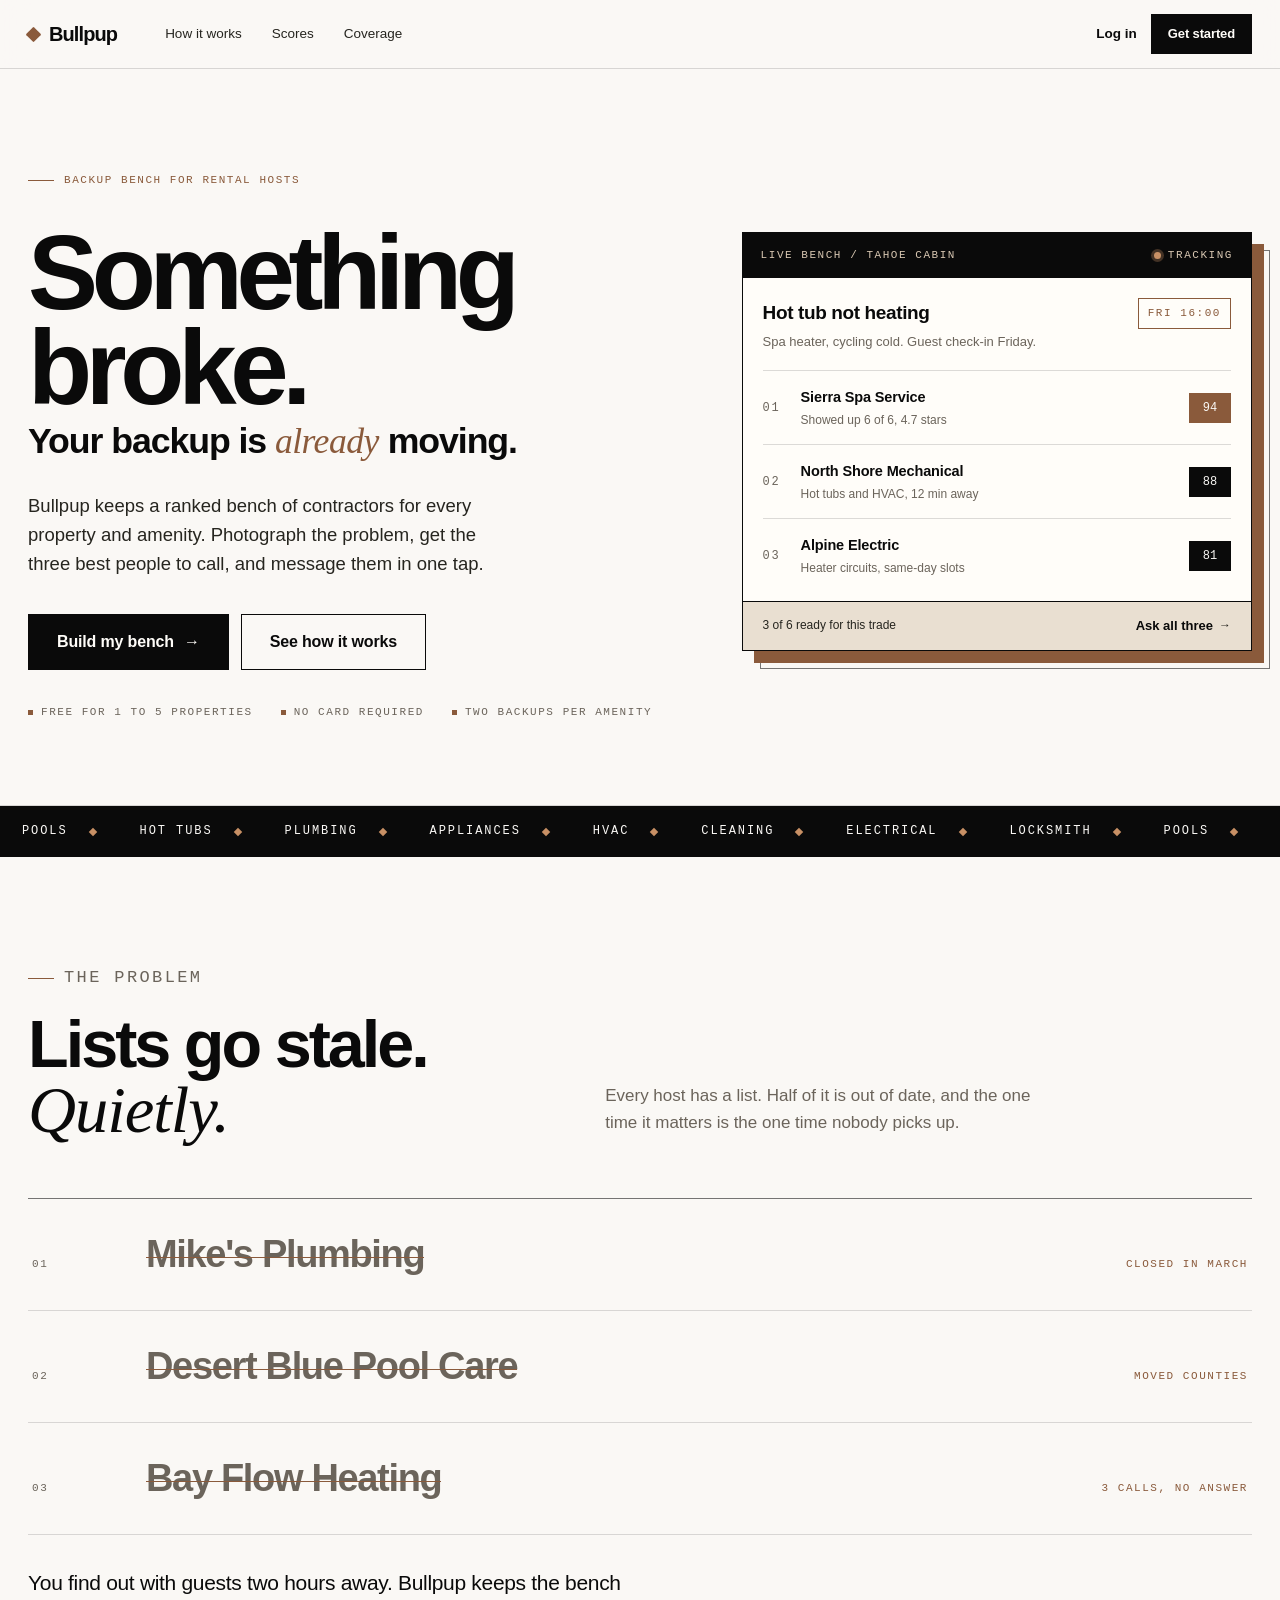
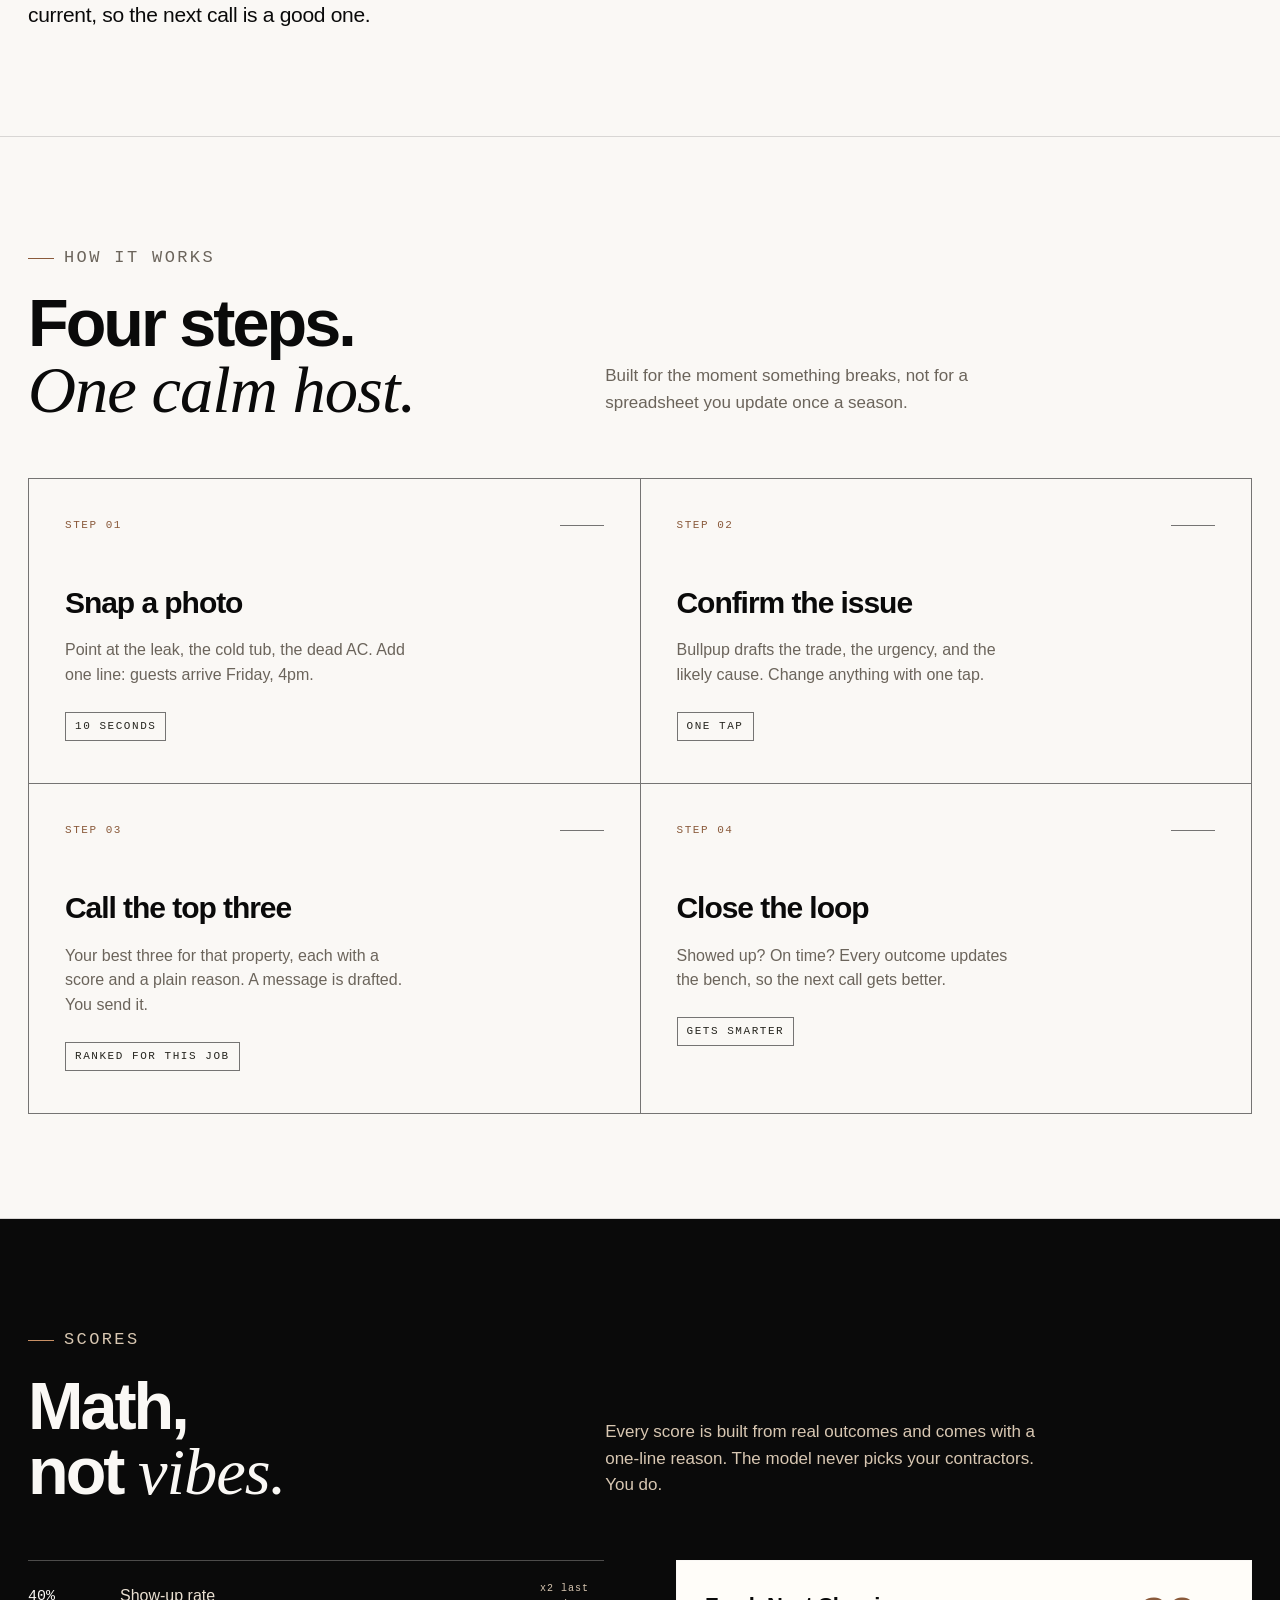
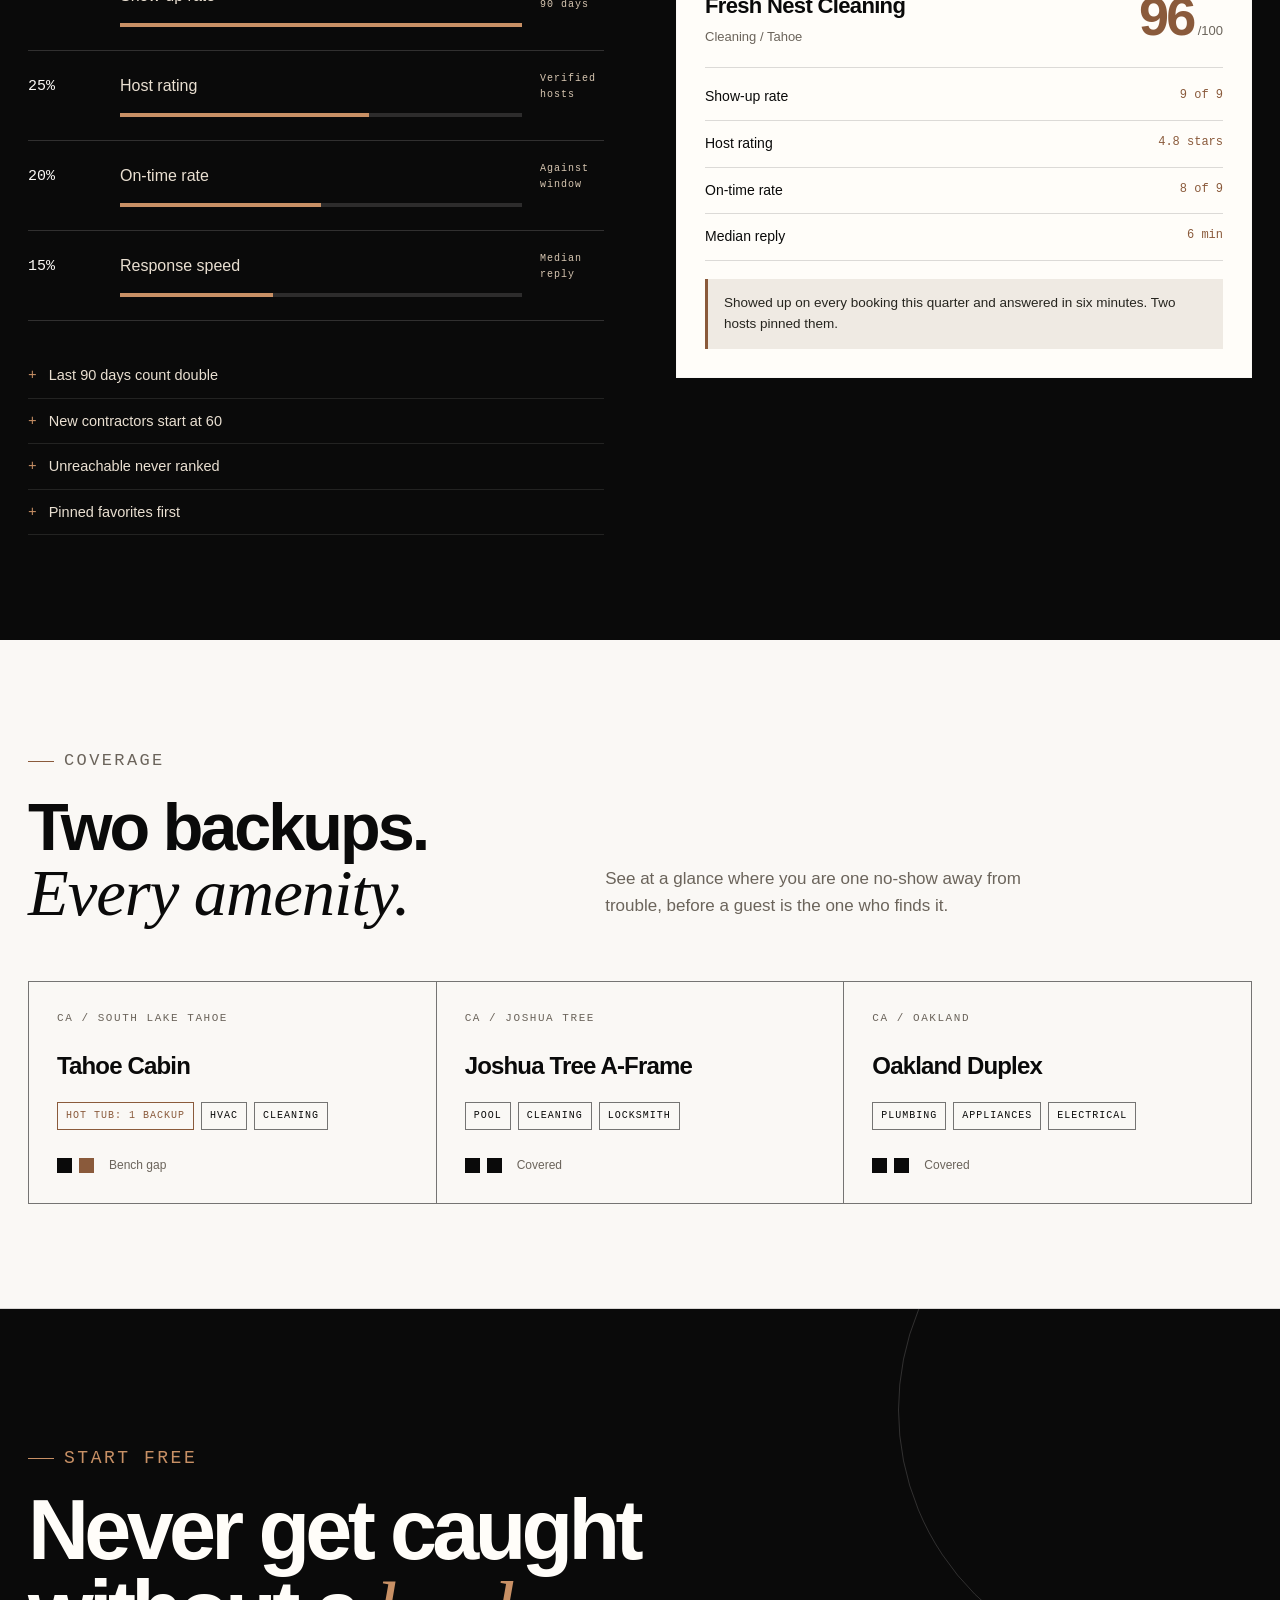
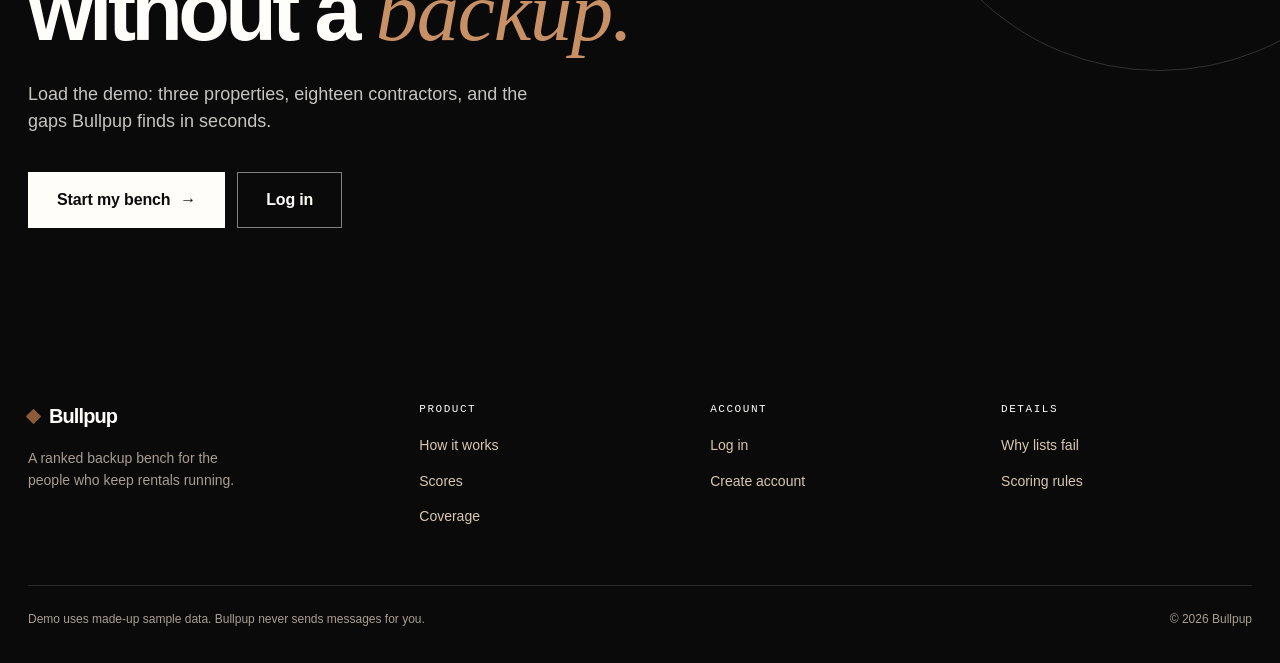
==== commit f205d40a: "Fix auth panel circle overlap and skip-link focus targets" ====
--- a/index.html
+++ b/index.html
@@ -31,7 +31,7 @@
   </div>
 </header>
 
-<main id="main">
+<main id="main" tabindex="-1">
   <section class="hero">
     <div class="shell hero__inner">
       <div>
--- a/assets/css/site.css
+++ b/assets/css/site.css
@@ -13,6 +13,7 @@
   --tan: #e9dfd1;
   --tan-2: #d8c7b2;
   --muted: #6b645b;
+  --muted-on-ink: #a89e92;
   --line: rgba(10, 10, 10, 0.14);
   --line-strong: rgba(10, 10, 10, 0.55);
   --sans: "Inter Tight", "Helvetica Neue", Arial, sans-serif;
@@ -58,6 +59,7 @@
   padding: 12px 18px;
 }
 .skip:focus { left: 12px; top: 12px; }
+main:focus, #auth-form:focus { outline: none; }
 
 .shell {
   width: 100%;
@@ -726,7 +728,7 @@
   border-bottom: 1px solid rgba(250, 248, 245, 0.14);
 }
 .footer .wordmark { color: var(--paper-bright); }
-.footer__tag { margin: 16px 0 0; color: var(--muted); font-size: 14px; max-width: 28ch; }
+.footer__tag { margin: 16px 0 0; color: var(--muted-on-ink); font-size: 14px; max-width: 28ch; }
 .footer h4 { margin: 0 0 14px; color: var(--paper-bright); }
 .footer ul { list-style: none; margin: 0; padding: 0; display: grid; gap: 9px; }
 .footer ul a { font-size: 14px; color: var(--tan-2); }
@@ -737,7 +739,7 @@
   justify-content: space-between;
   gap: 12px;
   padding-top: 24px;
-  color: var(--muted);
+  color: var(--muted-on-ink);
   font-size: 12px;
 }
 
@@ -766,8 +768,8 @@
 .auth__brand::after {
   content: "";
   position: absolute;
-  left: -120px;
-  bottom: -180px;
+  left: -220px;
+  bottom: -520px;
   width: 440px;
   height: 440px;
   border: 1px solid rgba(250, 248, 245, 0.16);
@@ -788,7 +790,7 @@
 .auth__points { list-style: none; margin: 34px 0 0; padding: 0; display: grid; gap: 12px; }
 .auth__points li { display: flex; gap: 12px; font-size: 14px; color: var(--tan); }
 .auth__points li::before { content: "/"; color: var(--brown-lit); font-family: var(--mono); }
-.auth__brand-foot { position: relative; z-index: 1; color: var(--muted); }
+.auth__brand-foot { position: relative; z-index: 1; color: var(--muted-on-ink); }
 
 .auth__panel { display: flex; flex-direction: column; padding: 40px 48px; }
 .auth__back { align-self: flex-start; color: var(--muted); }
@@ -811,7 +813,7 @@
   font-weight: 600;
   cursor: pointer;
 }
-.tabs button[aria-selected="true"] { background: var(--ink); color: var(--paper); }
+.tabs button[aria-pressed="true"] { background: var(--ink); color: var(--paper); }
 
 .field { margin-bottom: 18px; }
 .field label { display: block; margin-bottom: 8px; color: var(--muted); }
@@ -888,6 +890,11 @@
   .cta::after { display: none; }
   .footer__grid { grid-template-columns: 1fr 1fr; gap: 32px; }
   .auth__panel, .auth__brand { padding: 26px 20px; }
+  .auth__brand h1 { font-size: 38px; max-width: none; }
+  .auth__brand-mid { padding-block: 26px; }
+  .auth__brand p { margin-top: 16px; font-size: 14px; }
+  .auth__points { display: none; }
+  .auth__brand-foot { font-size: 10px; }
 }
 
 @media (prefers-reduced-motion: reduce) {
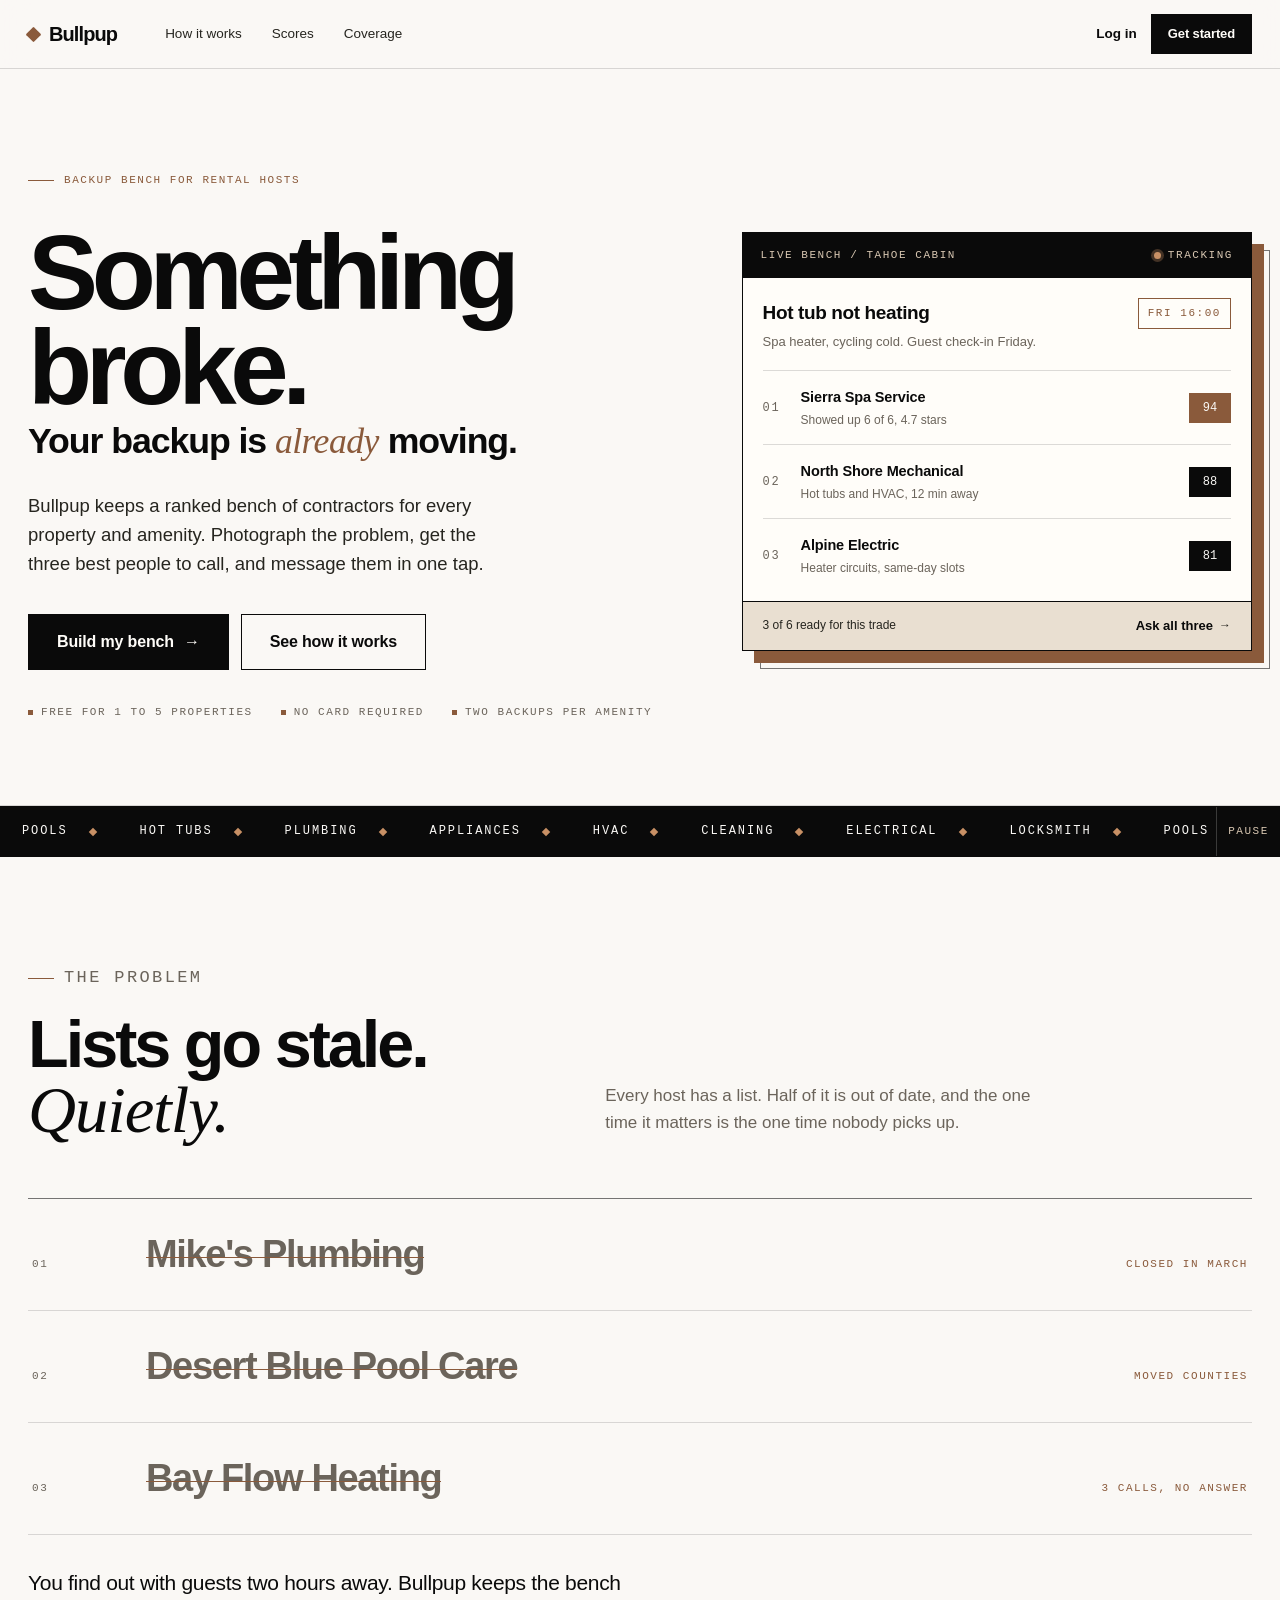
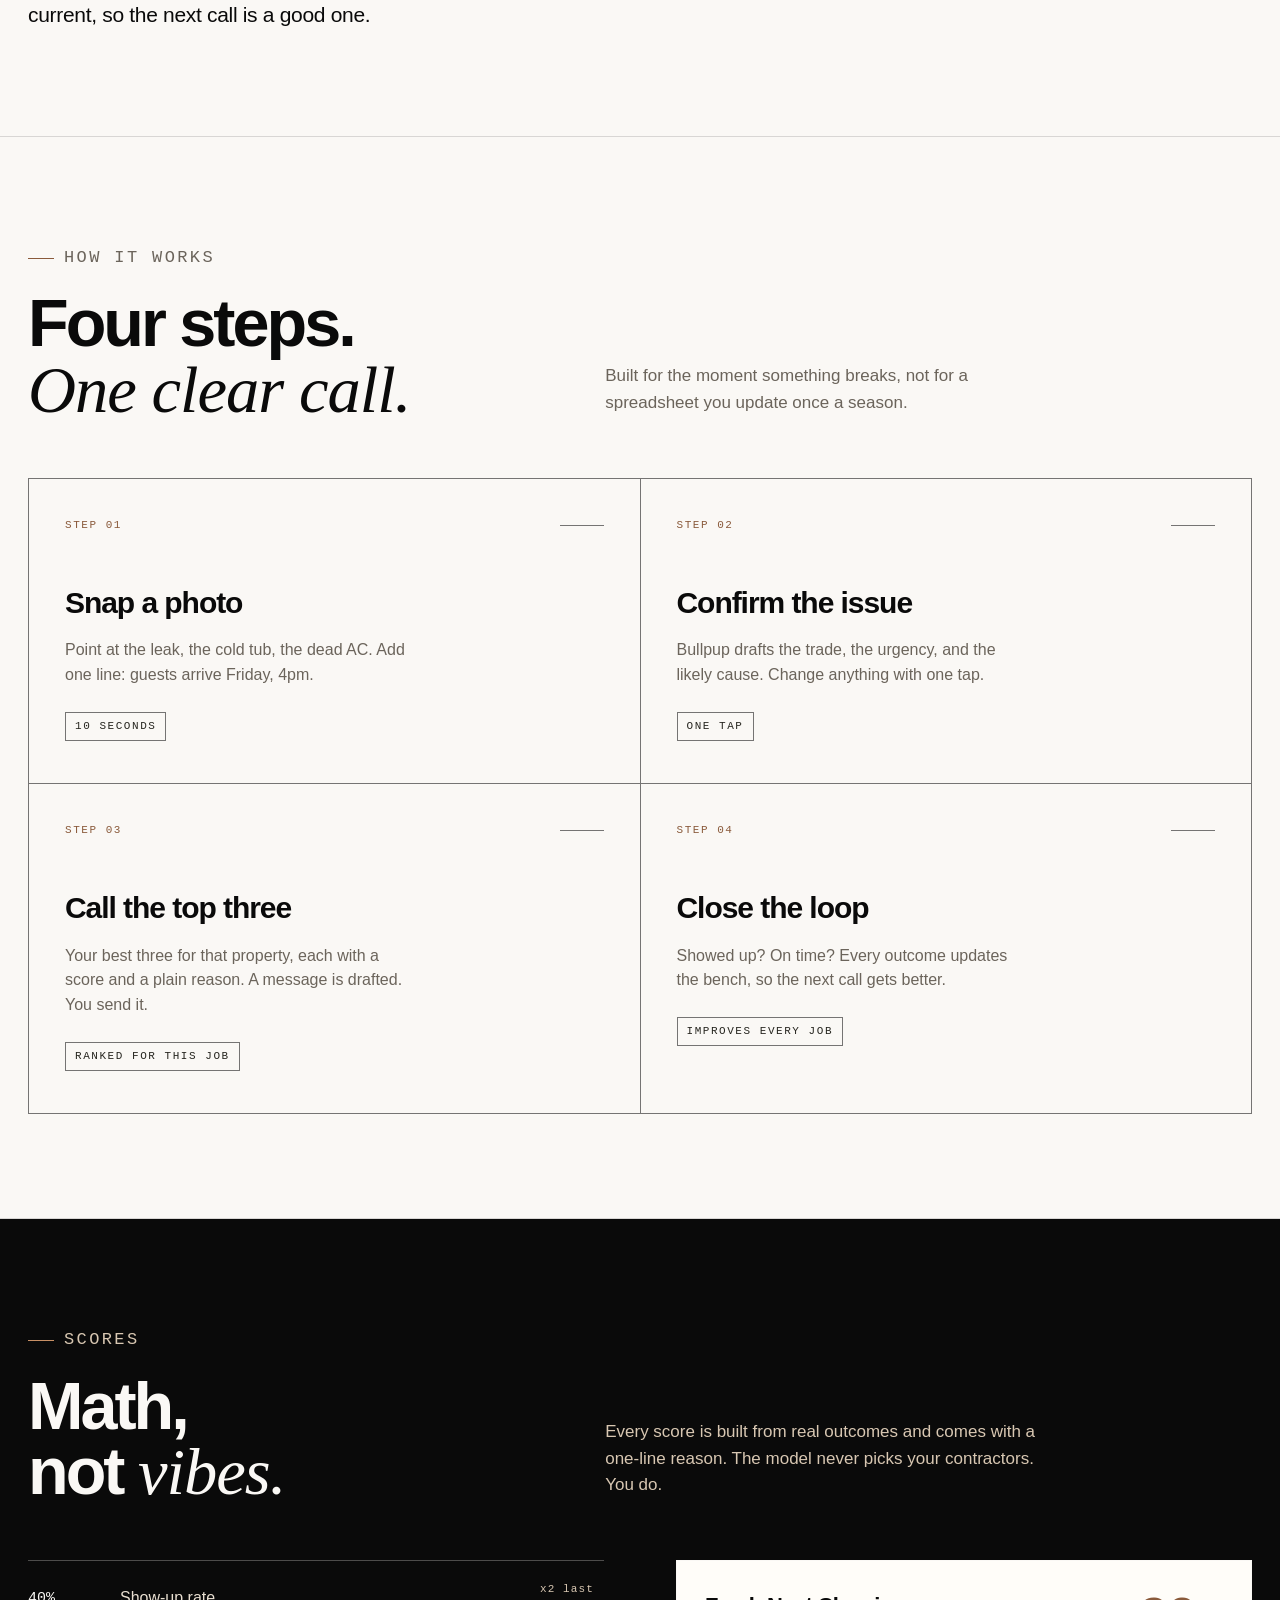
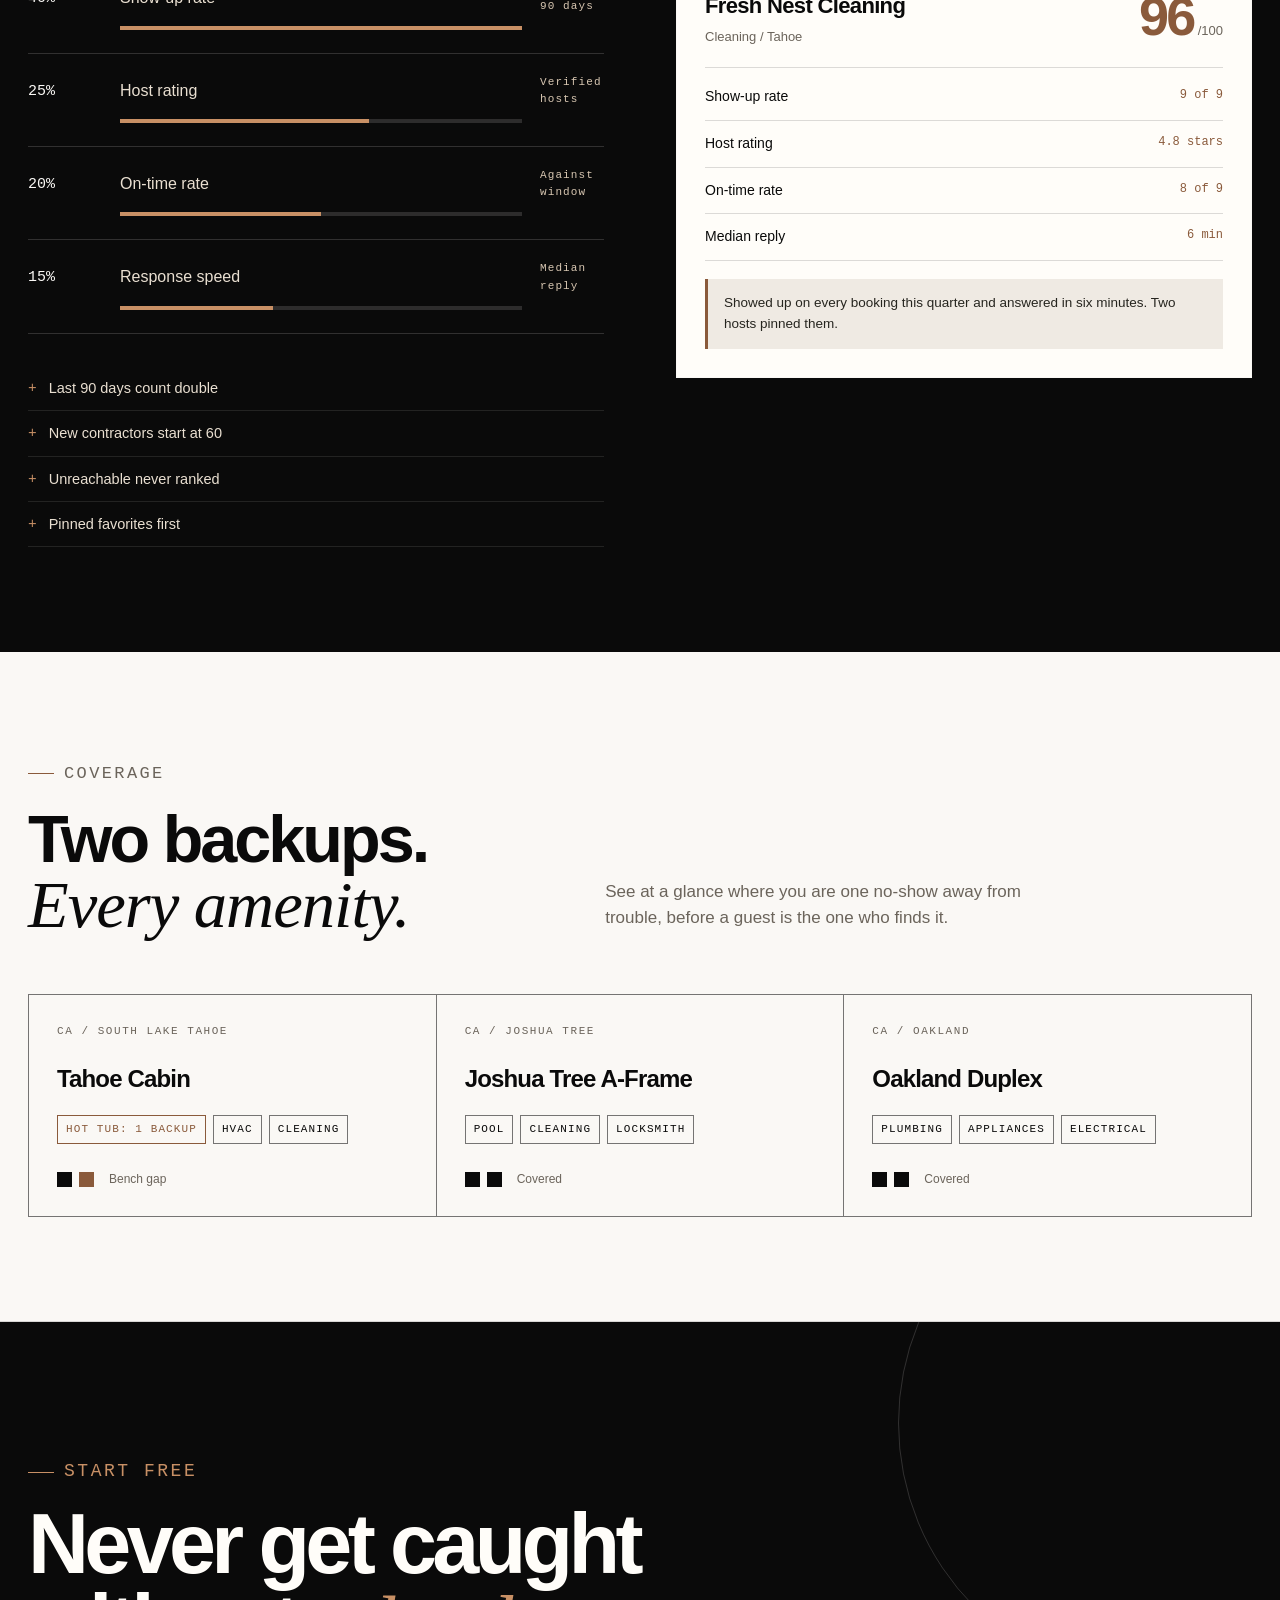
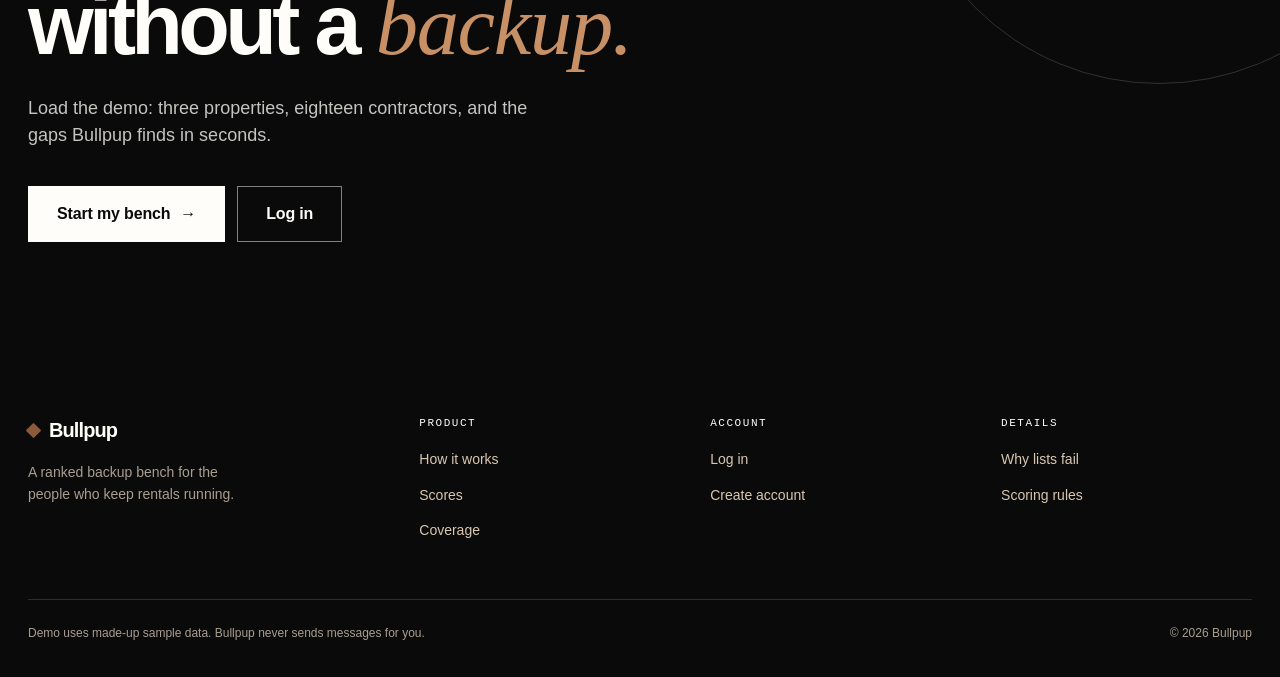
==== commit 6019392d: "Accessibility: form validation, ticker pause, focus rings, heading order" ====
--- a/index.html
+++ b/index.html
@@ -101,7 +101,7 @@
     </div>
   </section>
 
-  <div class="ticker" data-testid="landing-marquee" aria-label="Trades covered">
+  <div class="ticker" data-testid="landing-marquee" role="group" aria-label="Trades covered">
     <div class="ticker__track">
       <div class="ticker__group">
         <span class="ticker__item">Pools</span>
@@ -124,6 +124,7 @@
         <span class="ticker__item">Locksmith</span>
       </div>
     </div>
+    <button class="ticker__pause mono" type="button" aria-pressed="false">Pause</button>
   </div>
 
   <section class="section" id="problem">
@@ -168,7 +169,7 @@
       <div class="section__head">
         <div data-reveal>
           <p class="mono eyebrow">How it works</p>
-          <h2>Four steps.<br><span class="serif">One calm host.</span></h2>
+          <h2>Four steps.<br><span class="serif">One clear call.</span></h2>
         </div>
         <p data-reveal style="--d:80ms">
           Built for the moment something breaks, not for a spreadsheet you update
@@ -199,7 +200,7 @@
           <div class="step__num mono"><span>Step 04</span></div>
           <h3>Close the loop</h3>
           <p>Showed up? On time? Every outcome updates the bench, so the next call gets better.</p>
-          <span class="mono step__tag">Gets smarter</span>
+          <span class="mono step__tag">Improves every job</span>
         </article>
       </div>
     </div>
@@ -354,7 +355,7 @@
         <p class="footer__tag">A ranked backup bench for the people who keep rentals running.</p>
       </div>
       <div>
-        <h4 class="mono">Product</h4>
+        <h3 class="mono">Product</h3>
         <ul>
           <li><a href="#how">How it works</a></li>
           <li><a href="#scores">Scores</a></li>
@@ -362,14 +363,14 @@
         </ul>
       </div>
       <div>
-        <h4 class="mono">Account</h4>
+        <h3 class="mono">Account</h3>
         <ul>
           <li><a href="login/">Log in</a></li>
           <li><a href="login/?mode=register">Create account</a></li>
         </ul>
       </div>
       <div>
-        <h4 class="mono">Details</h4>
+        <h3 class="mono">Details</h3>
         <ul>
           <li><a href="#problem">Why lists fail</a></li>
           <li><a href="#scores">Scoring rules</a></li>
--- a/assets/css/site.css
+++ b/assets/css/site.css
@@ -366,6 +366,8 @@
 /* ---------- ticker ---------- */
 
 .ticker {
+  position: relative;
+  padding-right: 64px;
   background: var(--ink);
   color: var(--paper);
   border-block: 1px solid var(--ink);
@@ -378,7 +380,24 @@
   width: max-content;
   animation: marquee 38s linear infinite;
 }
-.ticker:hover .ticker__track { animation-play-state: paused; }
+.ticker:hover .ticker__track,
+.ticker:focus-within .ticker__track,
+.ticker.is-paused .ticker__track { animation-play-state: paused; }
+
+.ticker__pause {
+  position: absolute;
+  top: 0;
+  right: 0;
+  bottom: 0;
+  width: 64px;
+  border: 0;
+  border-left: 1px solid rgba(250, 248, 245, 0.2);
+  background: var(--ink);
+  color: var(--tan-2);
+  font-size: 11px;
+  cursor: pointer;
+}
+.ticker__pause:hover { color: var(--paper-bright); }
 .ticker__group {
   display: flex;
   align-items: center;
@@ -407,6 +426,8 @@
 }
 
 /* ---------- sections ---------- */
+
+section[id] { scroll-margin-top: 84px; }
 
 .section { padding-block: 104px; border-bottom: 1px solid var(--line); }
 .section--tight { padding-block: 84px; }
@@ -565,7 +586,7 @@
   justify-self: end;
   color: var(--muted);
   font-family: var(--mono);
-  font-size: 10px;
+  font-size: 11px;
   letter-spacing: 0.1em;
 }
 .section--dark .weight__note { color: var(--tan-2); }
@@ -662,7 +683,7 @@
   border: 1px solid var(--line-strong);
   padding: 5px 8px;
   font-family: var(--mono);
-  font-size: 10px;
+  font-size: 11px;
   letter-spacing: 0.1em;
   text-transform: uppercase;
 }
@@ -729,7 +750,7 @@
 }
 .footer .wordmark { color: var(--paper-bright); }
 .footer__tag { margin: 16px 0 0; color: var(--muted-on-ink); font-size: 14px; max-width: 28ch; }
-.footer h4 { margin: 0 0 14px; color: var(--paper-bright); }
+.footer h3 { margin: 0 0 14px; color: var(--paper-bright); }
 .footer ul { list-style: none; margin: 0; padding: 0; display: grid; gap: 9px; }
 .footer ul a { font-size: 14px; color: var(--tan-2); }
 .footer ul a:hover { color: var(--paper-bright); }
@@ -825,8 +846,17 @@
   border: 1px solid var(--line-strong);
   transition: border-color 0.2s var(--ease), background 0.2s var(--ease);
 }
-.field input:focus { border-color: var(--chestnut); background: var(--paper-bright); outline: none; }
-.field input::placeholder { color: #a7a196; }
+.field input:focus {
+  border-color: var(--chestnut);
+  background: var(--paper-bright);
+  outline: none;
+  box-shadow: 0 0 0 3px color-mix(in srgb, var(--chestnut) 26%, transparent);
+}
+.field input[aria-invalid="true"] {
+  border-color: #a33b2a;
+  box-shadow: 0 0 0 3px rgba(163, 59, 42, 0.18);
+}
+.field input::placeholder { color: #757068; }
 
 .form__submit { width: 100%; margin-top: 8px; }
 .form__note {
@@ -894,7 +924,7 @@
   .auth__brand-mid { padding-block: 26px; }
   .auth__brand p { margin-top: 16px; font-size: 14px; }
   .auth__points { display: none; }
-  .auth__brand-foot { font-size: 10px; }
+  .auth__brand-foot { font-size: 11px; }
 }
 
 @media (prefers-reduced-motion: reduce) {
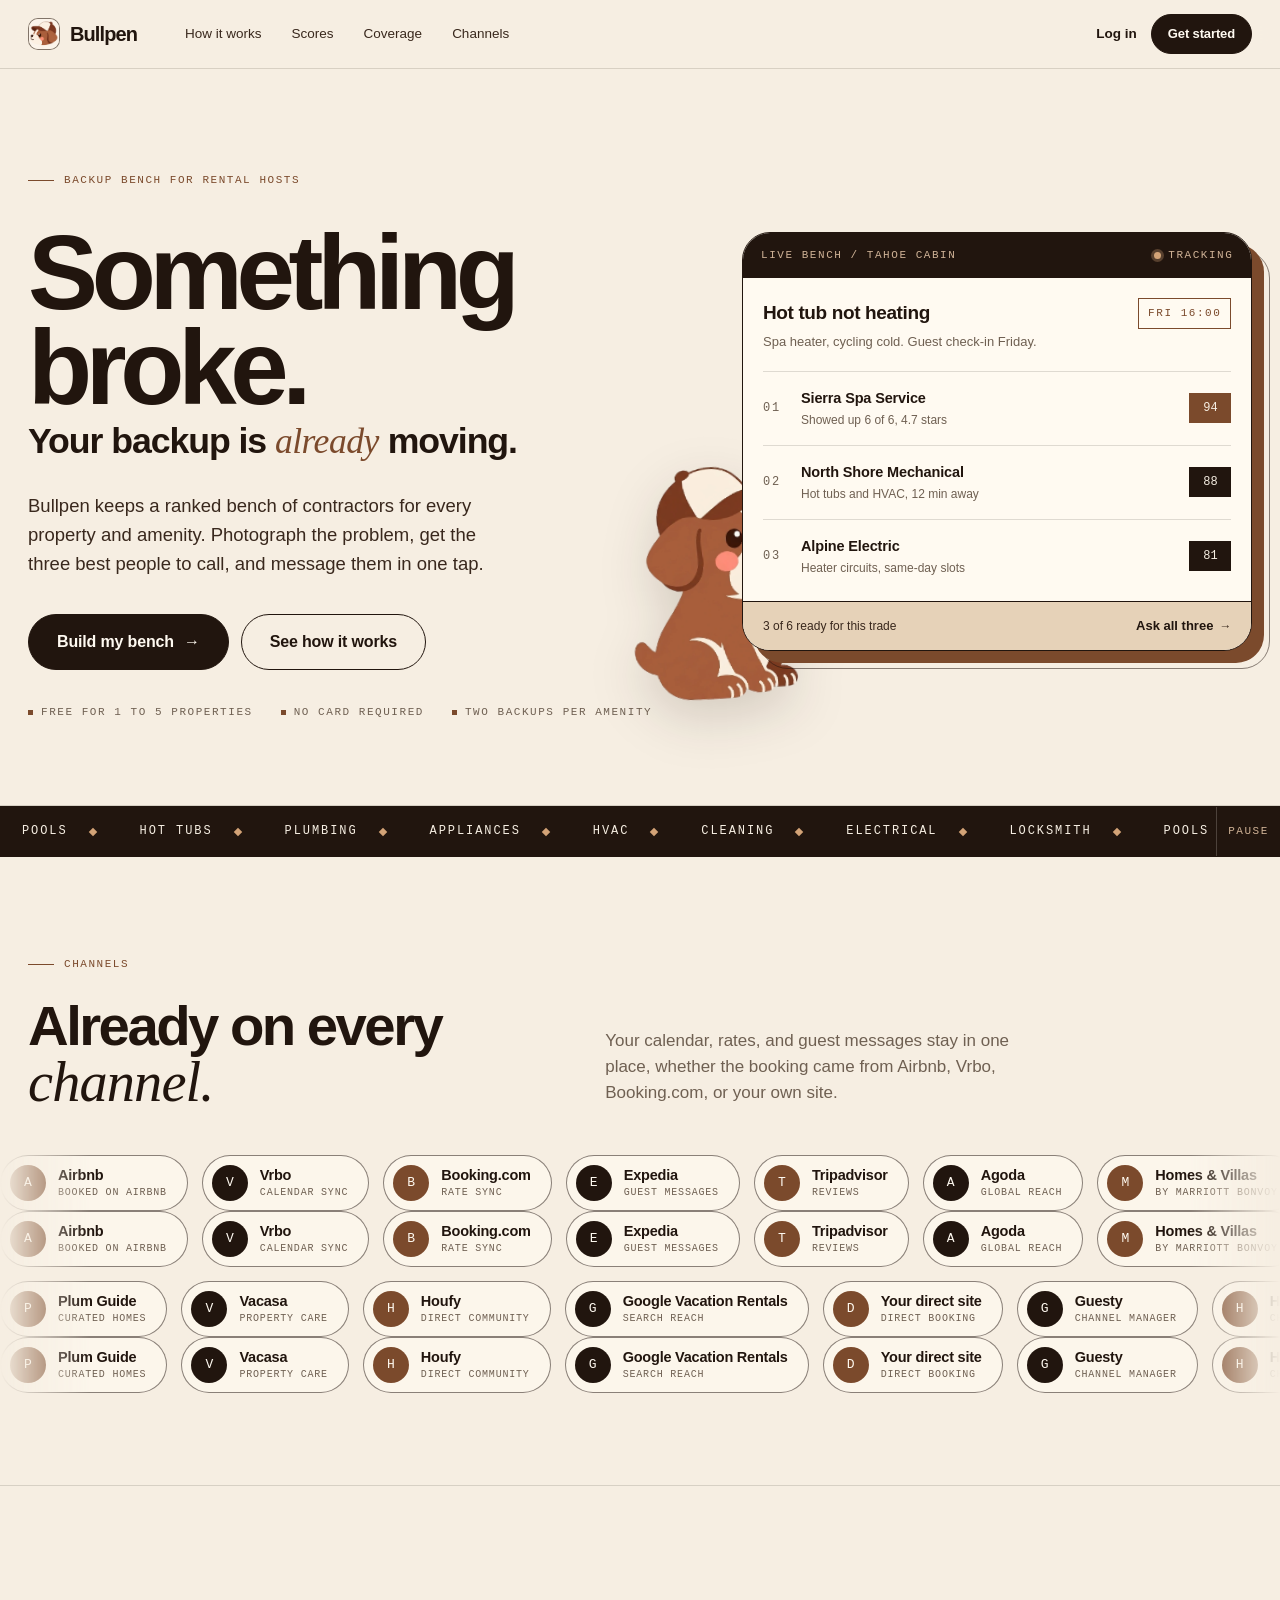
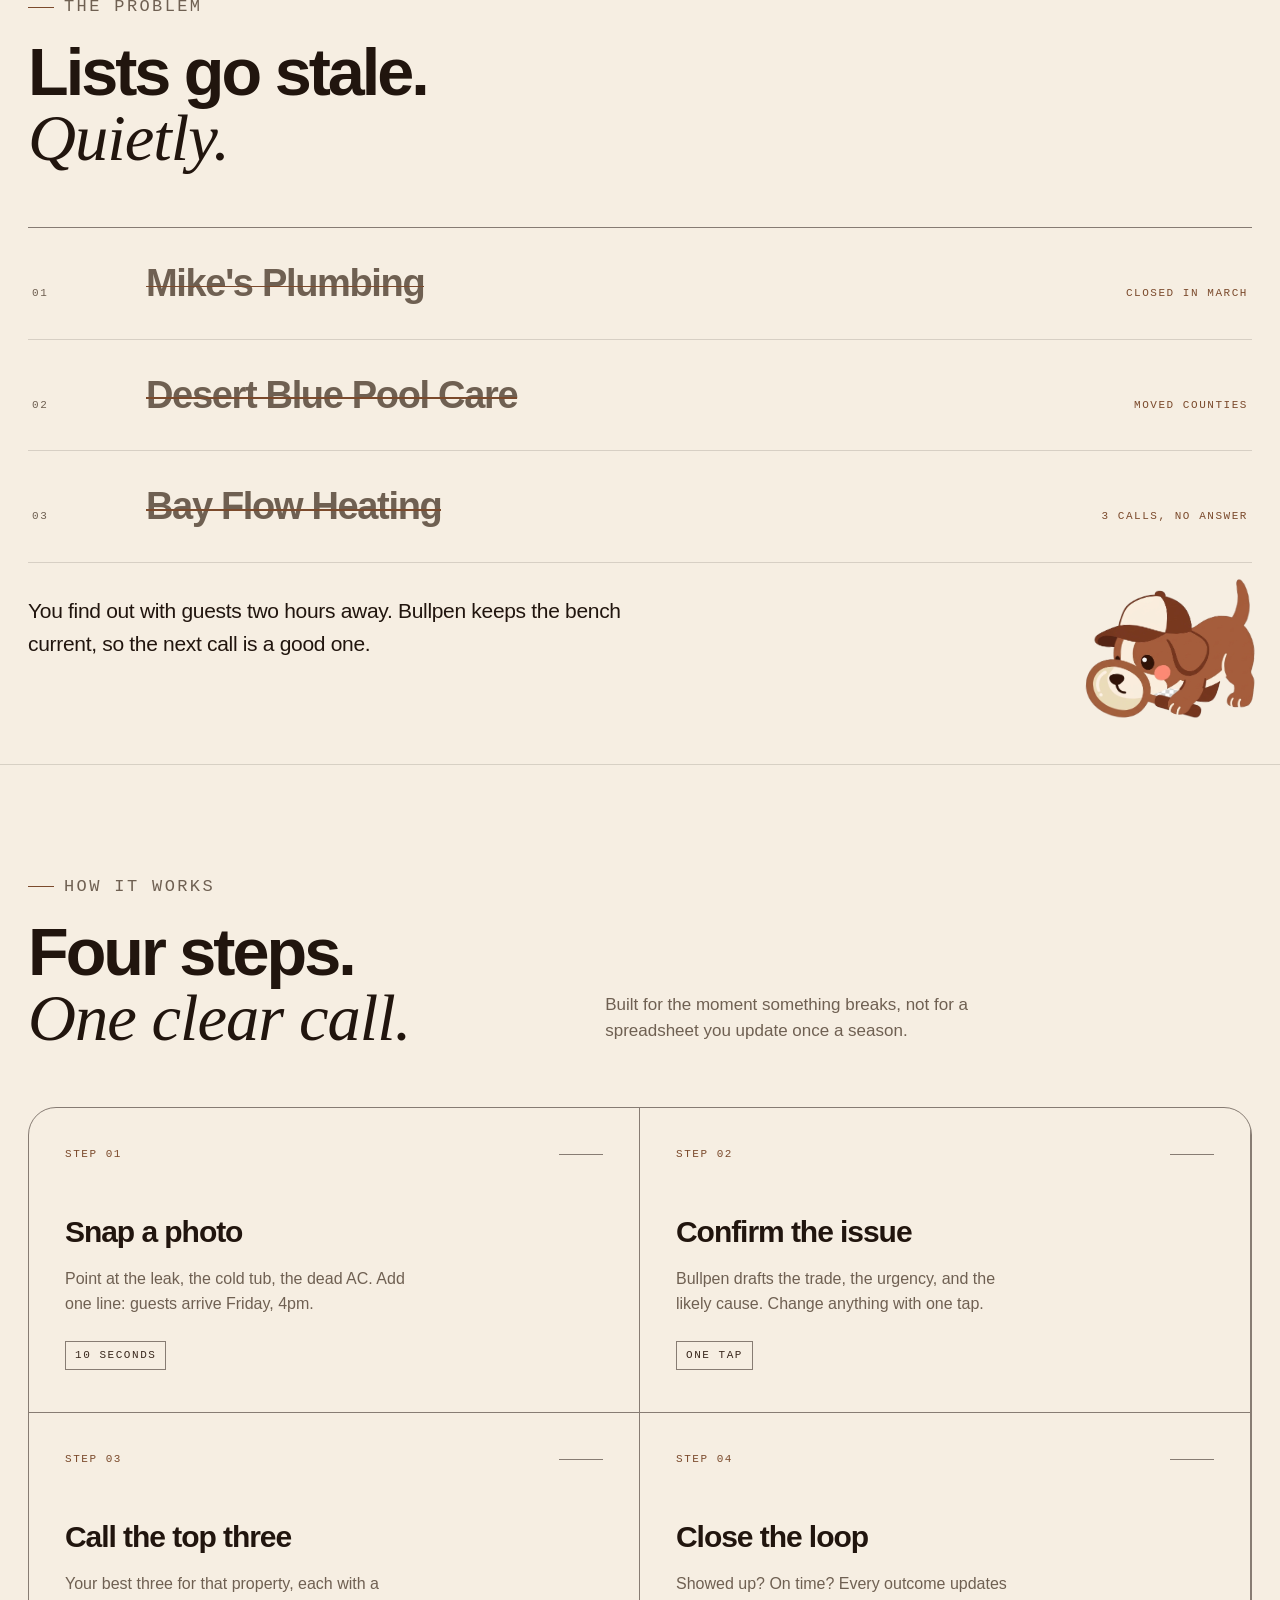
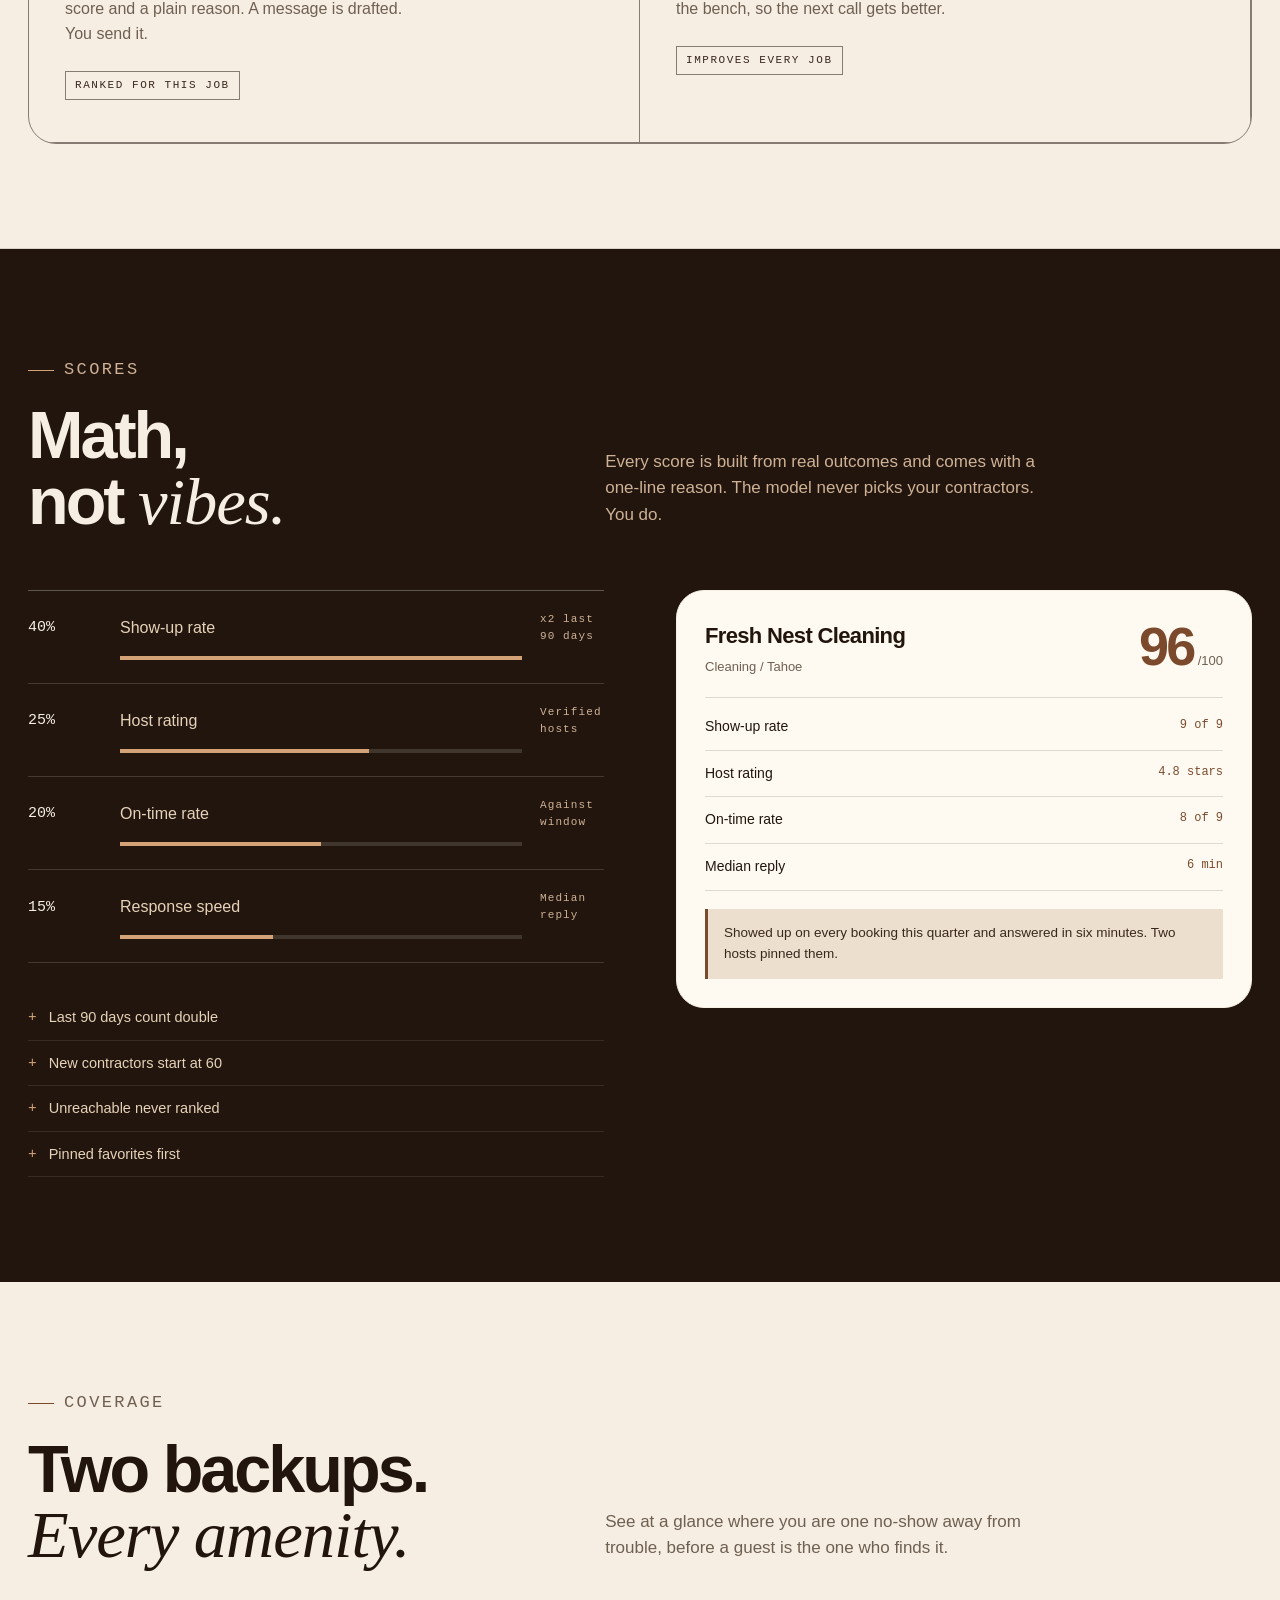
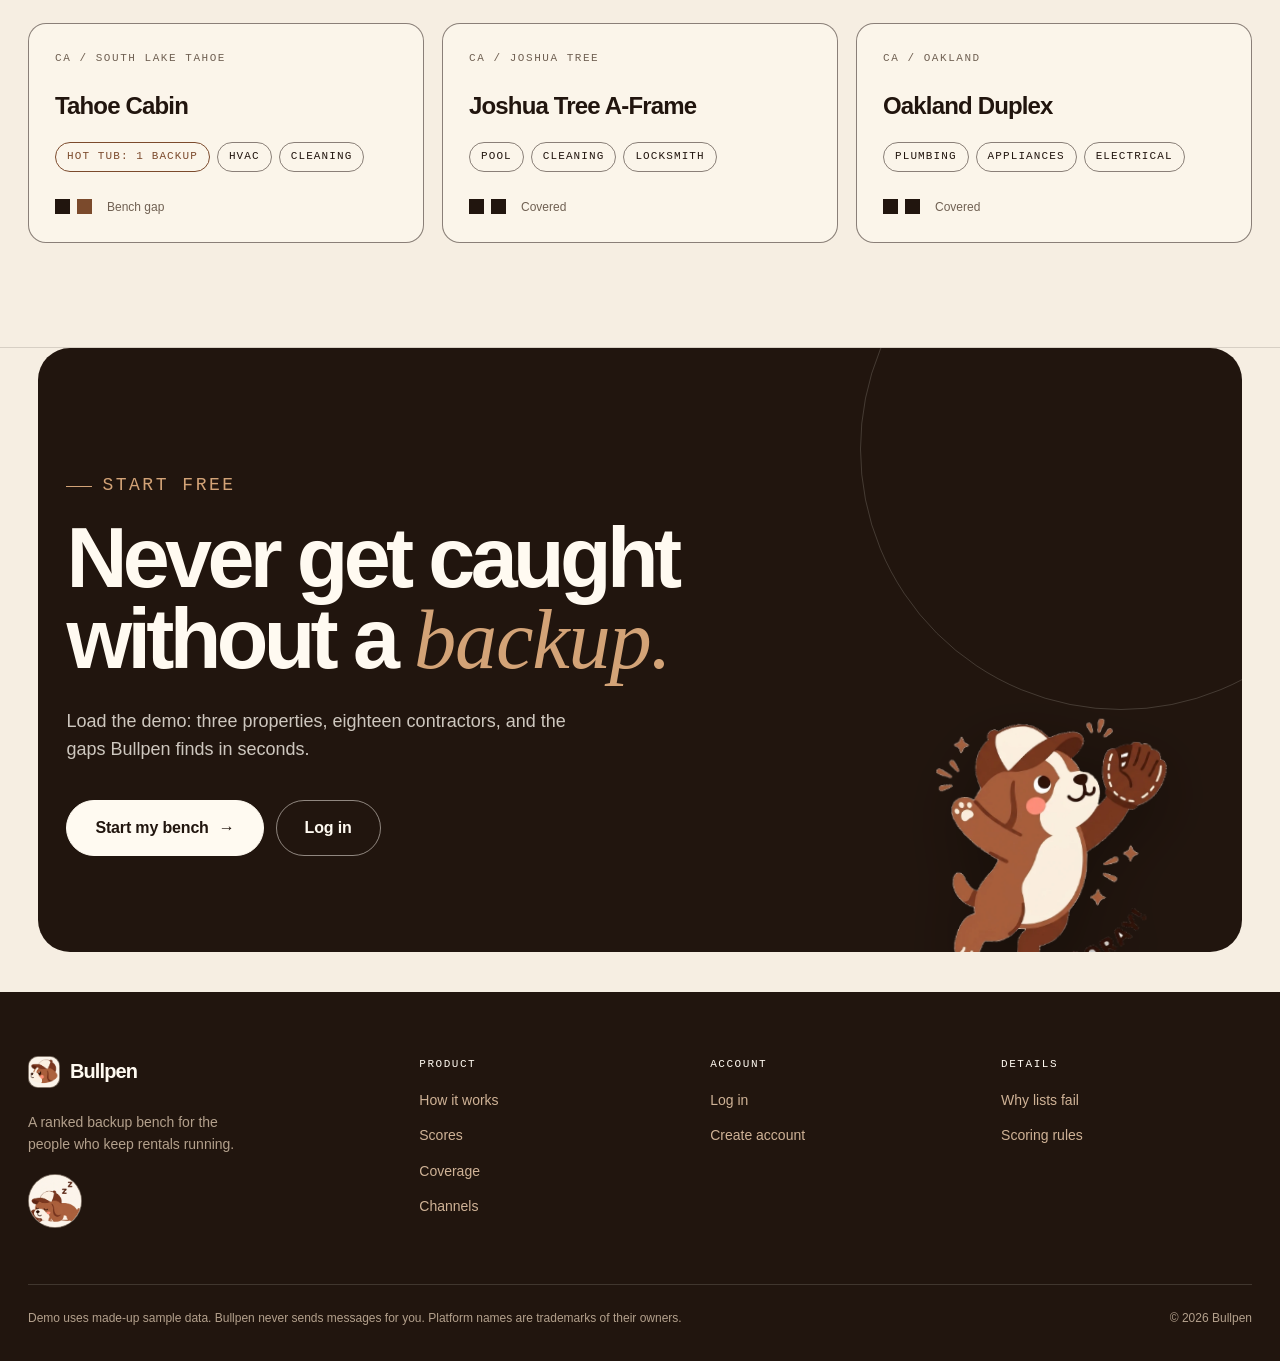
==== commit 5a604719: "Rebrand to Bullpen, restore mascot, coffee palette, Bricolage/Onest fonts, channel carousel" ====
--- a/index.html
+++ b/index.html
@@ -3,26 +3,28 @@
 <head>
 <meta charset="utf-8">
 <meta name="viewport" content="width=device-width, initial-scale=1">
-<title>Bullpup | Your contractor backup bench</title>
+<title>Bullpen | Your contractor backup bench</title>
 <meta name="description" content="A ranked backup bench of contractors for every rental property and amenity. Snap a photo, get the top three people to call.">
-<link rel="icon" href="assets/favicon.svg" type="image/svg+xml">
+<link rel="icon" href="assets/favicon.png" type="image/png">
 <link rel="preload" href="assets/fonts/InterTight-800.woff2" as="font" type="font/woff2" crossorigin>
 <link rel="preload" href="assets/fonts/InstrumentSerif-400i.woff2" as="font" type="font/woff2" crossorigin>
 <link rel="stylesheet" href="assets/fonts/fonts.css">
 <link rel="stylesheet" href="assets/css/site.css">
 </head>
 <body data-testid="landing-page">
+<div class="scroll-progress" aria-hidden="true"><i></i></div>
 <a class="skip" href="#main">Skip to content</a>
 
 <header class="nav" data-testid="landing-nav">
   <div class="shell nav__inner">
-    <a class="wordmark" href="./" aria-label="Bullpup home" data-testid="landing-home-link">
-      <span class="wordmark__dot" aria-hidden="true"></span>Bullpup
+    <a class="wordmark" href="./" aria-label="Bullpen home" data-testid="landing-home-link">
+      <img class="wordmark__pup" src="assets/mascot/pup-head.webp" alt="" width="32" height="32">Bullpen
     </a>
     <nav class="nav__links" aria-label="Primary">
       <a href="#how" data-testid="landing-how-link">How it works</a>
       <a href="#scores" data-testid="landing-scores-link">Scores</a>
       <a href="#coverage">Coverage</a>
+      <a href="#channels">Channels</a>
     </nav>
     <div class="nav__actions">
       <a class="nav__login" href="login/" data-testid="landing-login-button">Log in</a>
@@ -44,7 +46,7 @@
           </span>
         </h1>
         <p class="hero__sub" data-reveal style="--d:120ms">
-          Bullpup keeps a ranked bench of contractors for every property and amenity.
+          Bullpen keeps a ranked bench of contractors for every property and amenity.
           Photograph the problem, get the three best people to call, and message them in one tap.
         </p>
         <div class="hero__cta" data-reveal style="--d:180ms">
@@ -60,7 +62,9 @@
         </div>
       </div>
 
-      <div class="bench-wrap" data-reveal style="--d:160ms">
+      <div class="hero-art">
+        <img class="hero-art__pup" src="assets/mascot/pup-camera.webp" alt="Bullpen mascot snapping a photo of a repair" width="760" height="773">
+        <div class="bench-wrap" data-reveal style="--d:160ms">
         <article class="bench" aria-label="Example bench for Tahoe Cabin">
           <div class="bench__top">
             <span class="mono">Live bench / Tahoe Cabin</span>
@@ -97,6 +101,7 @@
             <a href="login/">Ask all three <span aria-hidden="true">&rarr;</span></a>
           </div>
         </article>
+        </div>
       </div>
     </div>
   </section>
@@ -127,8 +132,66 @@
     <button class="ticker__pause mono" type="button" aria-pressed="false">Pause</button>
   </div>
 
+
+  <section class="channels" id="channels">
+    <div class="shell channels__head">
+      <div data-reveal>
+        <p class="mono eyebrow">Channels</p>
+        <h2>Already on every <span class="serif">channel.</span></h2>
+      </div>
+      <p data-reveal style="--d:80ms">
+        Your calendar, rates, and guest messages stay in one place, whether the booking
+        came from Airbnb, Vrbo, Booking.com, or your own site.
+      </p>
+    </div>
+
+    <div class="channels__carousel" role="group" aria-label="Supported booking channels">
+      <div class="channels__row">
+        <div class="channels__track">
+          <article class="channel"><span class="channel__mark">A</span><span class="channel__name">Airbnb<small>Booked on Airbnb</small></span></article>
+          <article class="channel"><span class="channel__mark">V</span><span class="channel__name">Vrbo<small>Calendar sync</small></span></article>
+          <article class="channel"><span class="channel__mark">B</span><span class="channel__name">Booking.com<small>Rate sync</small></span></article>
+          <article class="channel"><span class="channel__mark">E</span><span class="channel__name">Expedia<small>Guest messages</small></span></article>
+          <article class="channel"><span class="channel__mark">T</span><span class="channel__name">Tripadvisor<small>Reviews</small></span></article>
+          <article class="channel"><span class="channel__mark">A</span><span class="channel__name">Agoda<small>Global reach</small></span></article>
+          <article class="channel"><span class="channel__mark">M</span><span class="channel__name">Homes &amp; Villas<small>By Marriott Bonvoy</small></span></article>
+        </div>
+        <div class="channels__track" aria-hidden="true">
+          <article class="channel"><span class="channel__mark">A</span><span class="channel__name">Airbnb<small>Booked on Airbnb</small></span></article>
+          <article class="channel"><span class="channel__mark">V</span><span class="channel__name">Vrbo<small>Calendar sync</small></span></article>
+          <article class="channel"><span class="channel__mark">B</span><span class="channel__name">Booking.com<small>Rate sync</small></span></article>
+          <article class="channel"><span class="channel__mark">E</span><span class="channel__name">Expedia<small>Guest messages</small></span></article>
+          <article class="channel"><span class="channel__mark">T</span><span class="channel__name">Tripadvisor<small>Reviews</small></span></article>
+          <article class="channel"><span class="channel__mark">A</span><span class="channel__name">Agoda<small>Global reach</small></span></article>
+          <article class="channel"><span class="channel__mark">M</span><span class="channel__name">Homes &amp; Villas<small>By Marriott Bonvoy</small></span></article>
+        </div>
+      </div>
+      <div class="channels__row channels__row--reverse">
+        <div class="channels__track">
+          <article class="channel"><span class="channel__mark">P</span><span class="channel__name">Plum Guide<small>Curated homes</small></span></article>
+          <article class="channel"><span class="channel__mark">V</span><span class="channel__name">Vacasa<small>Property care</small></span></article>
+          <article class="channel"><span class="channel__mark">H</span><span class="channel__name">Houfy<small>Direct community</small></span></article>
+          <article class="channel"><span class="channel__mark">G</span><span class="channel__name">Google Vacation Rentals<small>Search reach</small></span></article>
+          <article class="channel"><span class="channel__mark">D</span><span class="channel__name">Your direct site<small>Direct booking</small></span></article>
+          <article class="channel"><span class="channel__mark">G</span><span class="channel__name">Guesty<small>Channel manager</small></span></article>
+          <article class="channel"><span class="channel__mark">H</span><span class="channel__name">Hostaway<small>Channel manager</small></span></article>
+        </div>
+        <div class="channels__track" aria-hidden="true">
+          <article class="channel"><span class="channel__mark">P</span><span class="channel__name">Plum Guide<small>Curated homes</small></span></article>
+          <article class="channel"><span class="channel__mark">V</span><span class="channel__name">Vacasa<small>Property care</small></span></article>
+          <article class="channel"><span class="channel__mark">H</span><span class="channel__name">Houfy<small>Direct community</small></span></article>
+          <article class="channel"><span class="channel__mark">G</span><span class="channel__name">Google Vacation Rentals<small>Search reach</small></span></article>
+          <article class="channel"><span class="channel__mark">D</span><span class="channel__name">Your direct site<small>Direct booking</small></span></article>
+          <article class="channel"><span class="channel__mark">G</span><span class="channel__name">Guesty<small>Channel manager</small></span></article>
+          <article class="channel"><span class="channel__mark">H</span><span class="channel__name">Hostaway<small>Channel manager</small></span></article>
+        </div>
+      </div>
+    </div>
+  </section>
+
   <section class="section" id="problem">
     <div class="shell">
+      <img class="section-mascot" src="assets/mascot/pup-sniff.webp" alt="" width="858" height="737">
       <div class="section__head">
         <div data-reveal>
           <p class="mono eyebrow">The problem</p>
@@ -158,7 +221,7 @@
         </div>
       </div>
       <p class="problem__close" data-reveal>
-        You find out with guests two hours away. Bullpup keeps the bench current,
+        You find out with guests two hours away. Bullpen keeps the bench current,
         so the next call is a good one.
       </p>
     </div>
@@ -187,7 +250,7 @@
         <article class="step" data-reveal style="--d:60ms">
           <div class="step__num mono"><span>Step 02</span></div>
           <h3>Confirm the issue</h3>
-          <p>Bullpup drafts the trade, the urgency, and the likely cause. Change anything with one tap.</p>
+          <p>Bullpen drafts the trade, the urgency, and the likely cause. Change anything with one tap.</p>
           <span class="mono step__tag">One tap</span>
         </article>
         <article class="step" data-reveal style="--d:120ms">
@@ -333,10 +396,11 @@
   </section>
 
   <section class="cta" data-testid="landing-cta">
+    <img class="cta__pup" src="assets/mascot/pup-cheer.webp" alt="" width="677" height="743">
     <div class="shell cta__inner" data-reveal>
       <p class="mono eyebrow">Start free</p>
       <h2>Never get caught<br>without a <span class="serif">backup.</span></h2>
-      <p>Load the demo: three properties, eighteen contractors, and the gaps Bullpup finds in seconds.</p>
+      <p>Load the demo: three properties, eighteen contractors, and the gaps Bullpen finds in seconds.</p>
       <div class="cta__actions">
         <a class="btn btn--paper btn--lg" href="login/?mode=register" data-testid="cta-get-started-button">
           Start my bench <span class="btn__arrow" aria-hidden="true">&rarr;</span>
@@ -351,8 +415,9 @@
   <div class="shell">
     <div class="footer__grid">
       <div>
-        <a class="wordmark" href="./"><span class="wordmark__dot" aria-hidden="true"></span>Bullpup</a>
+        <a class="wordmark" href="./"><img class="wordmark__pup" src="assets/mascot/pup-head.webp" alt="" width="32" height="32">Bullpen</a>
         <p class="footer__tag">A ranked backup bench for the people who keep rentals running.</p>
+        <img class="footer__pup" src="assets/mascot/pup-sleep.webp" alt="" width="620" height="567">
       </div>
       <div>
         <h3 class="mono">Product</h3>
@@ -360,6 +425,7 @@
           <li><a href="#how">How it works</a></li>
           <li><a href="#scores">Scores</a></li>
           <li><a href="#coverage">Coverage</a></li>
+          <li><a href="#channels">Channels</a></li>
         </ul>
       </div>
       <div>
@@ -378,8 +444,8 @@
       </div>
     </div>
     <div class="footer__bottom">
-      <span>Demo uses made-up sample data. Bullpup never sends messages for you.</span>
-      <span>&copy; 2026 Bullpup</span>
+      <span>Demo uses made-up sample data. Bullpen never sends messages for you. Platform names are trademarks of their owners.</span>
+      <span>&copy; 2026 Bullpen</span>
     </div>
   </div>
 </footer>
--- a/assets/fonts/fonts.css
+++ b/assets/fonts/fonts.css
@@ -69,4 +69,63 @@
   font-display: swap;
   src: url('IBMPlexMono-500.woff2') format('woff2');
   unicode-range: U+0000-00FF, U+0131, U+0152-0153, U+02BB-02BC, U+02C6, U+02DA, U+02DC, U+0304, U+0308, U+0329, U+2000-206F, U+20AC, U+2122, U+2191, U+2193, U+2212, U+2215, U+FEFF, U+FFFD;
+}@font-face {
+  font-family: 'Bricolage Grotesque';
+  font-style: normal;
+  font-weight: 500;
+  font-stretch: 100%;
+  font-display: swap;
+  src: url('BricolageGrotesque-500.woff2') format('woff2');
+  unicode-range: U+0000-00FF, U+0131, U+0152-0153, U+02BB-02BC, U+02C6, U+02DA, U+02DC, U+0304, U+0308, U+0329, U+2000-206F, U+20AC, U+2122, U+2191, U+2193, U+2212, U+2215, U+FEFF, U+FFFD;
+}
+@font-face {
+  font-family: 'Bricolage Grotesque';
+  font-style: normal;
+  font-weight: 600;
+  font-stretch: 100%;
+  font-display: swap;
+  src: url('BricolageGrotesque-600.woff2') format('woff2');
+  unicode-range: U+0000-00FF, U+0131, U+0152-0153, U+02BB-02BC, U+02C6, U+02DA, U+02DC, U+0304, U+0308, U+0329, U+2000-206F, U+20AC, U+2122, U+2191, U+2193, U+2212, U+2215, U+FEFF, U+FFFD;
+}
+@font-face {
+  font-family: 'Bricolage Grotesque';
+  font-style: normal;
+  font-weight: 700;
+  font-stretch: 100%;
+  font-display: swap;
+  src: url('BricolageGrotesque-700.woff2') format('woff2');
+  unicode-range: U+0000-00FF, U+0131, U+0152-0153, U+02BB-02BC, U+02C6, U+02DA, U+02DC, U+0304, U+0308, U+0329, U+2000-206F, U+20AC, U+2122, U+2191, U+2193, U+2212, U+2215, U+FEFF, U+FFFD;
+}
+@font-face {
+  font-family: 'Bricolage Grotesque';
+  font-style: normal;
+  font-weight: 800;
+  font-stretch: 100%;
+  font-display: swap;
+  src: url('BricolageGrotesque-800.woff2') format('woff2');
+  unicode-range: U+0000-00FF, U+0131, U+0152-0153, U+02BB-02BC, U+02C6, U+02DA, U+02DC, U+0304, U+0308, U+0329, U+2000-206F, U+20AC, U+2122, U+2191, U+2193, U+2212, U+2215, U+FEFF, U+FFFD;
+}
+@font-face {
+  font-family: 'Onest';
+  font-style: normal;
+  font-weight: 400;
+  font-display: swap;
+  src: url('Onest-400.woff2') format('woff2');
+  unicode-range: U+0000-00FF, U+0131, U+0152-0153, U+02BB-02BC, U+02C6, U+02DA, U+02DC, U+0304, U+0308, U+0329, U+2000-206F, U+20AC, U+2122, U+2191, U+2193, U+2212, U+2215, U+FEFF, U+FFFD;
+}
+@font-face {
+  font-family: 'Onest';
+  font-style: normal;
+  font-weight: 500;
+  font-display: swap;
+  src: url('Onest-500.woff2') format('woff2');
+  unicode-range: U+0000-00FF, U+0131, U+0152-0153, U+02BB-02BC, U+02C6, U+02DA, U+02DC, U+0304, U+0308, U+0329, U+2000-206F, U+20AC, U+2122, U+2191, U+2193, U+2212, U+2215, U+FEFF, U+FFFD;
+}
+@font-face {
+  font-family: 'Onest';
+  font-style: normal;
+  font-weight: 600;
+  font-display: swap;
+  src: url('Onest-600.woff2') format('woff2');
+  unicode-range: U+0000-00FF, U+0131, U+0152-0153, U+02BB-02BC, U+02C6, U+02DA, U+02DC, U+0304, U+0308, U+0329, U+2000-206F, U+20AC, U+2122, U+2191, U+2193, U+2212, U+2215, U+FEFF, U+FFFD;
 }
--- a/assets/css/site.css
+++ b/assets/css/site.css
@@ -1,26 +1,30 @@
-/* Bullpup design system
+/* Bull 10 design system
    paper + ink + chestnut. No mascots. */
 
 :root {
-  --ink: #0a0a0a;
-  --ink-soft: #26251f;
-  --paper: #faf8f5;
-  --paper-bright: #fffdf9;
-  --bone: #efeae3;
-  --chestnut: #8a5a3b;
-  --chestnut-deep: #5f3720;
-  --brown-lit: #c89065;
-  --tan: #e9dfd1;
-  --tan-2: #d8c7b2;
-  --muted: #6b645b;
-  --muted-on-ink: #a89e92;
-  --line: rgba(10, 10, 10, 0.14);
-  --line-strong: rgba(10, 10, 10, 0.55);
-  --sans: "Inter Tight", "Helvetica Neue", Arial, sans-serif;
+  --ink: #21150e;
+  --ink-soft: #39281d;
+  --paper: #f6eee2;
+  --paper-bright: #fffaf1;
+  --bone: #ecdfcd;
+  --chestnut: #7b4a2c;
+  --chestnut-deep: #4b2d1b;
+  --brown-lit: #d3a377;
+  --tan: #e6d2b8;
+  --tan-2: #cfb296;
+  --muted: #6f6052;
+  --muted-on-ink: #b3a08c;
+  --line: rgba(33, 21, 14, 0.14);
+  --line-strong: rgba(33, 21, 14, 0.52);
+  --sans: "Onest", "Helvetica Neue", Arial, sans-serif;
+  --display: "Bricolage Grotesque", "Onest", "Helvetica Neue", Arial, sans-serif;
   --serif: "Instrument Serif", Georgia, serif;
   --mono: "IBM Plex Mono", ui-monospace, monospace;
   --ease: cubic-bezier(0.2, 0.7, 0.2, 1);
   --shell: 1320px;
+  --r-sm: 12px;
+  --r-md: 18px;
+  --r-lg: 28px;
 }
 
 * { box-sizing: border-box; }
@@ -29,7 +33,9 @@
 
 body {
   margin: 0;
-  background: var(--paper);
+  background:
+    radial-gradient(1100px 520px at 72% -8%, #fdf7ec 0%, transparent 70%),
+    var(--paper);
   color: var(--ink);
   font-family: var(--sans);
   font-size: 17px;
@@ -102,6 +108,7 @@
 }
 
 .wordmark {
+  font-family: var(--display);
   display: inline-flex;
   align-items: center;
   gap: 10px;
@@ -159,6 +166,7 @@
   height: 48px;
   padding: 0 22px;
   border: 1px solid var(--ink);
+  border-radius: 999px;
   background: transparent;
   font-size: 14.5px;
   font-weight: 600;
@@ -204,6 +212,7 @@
 }
 
 .hero h1 {
+  font-family: var(--display);
   margin: 26px 0 0;
   font-size: clamp(58px, 8.2vw, 124px);
   line-height: 0.9;
@@ -250,13 +259,17 @@
   position: absolute;
   inset: 18px -18px -18px 18px;
   border: 1px solid var(--line-strong);
+  border-radius: var(--r-lg);
   pointer-events: none;
 }
 
 .bench {
   position: relative;
+  will-change: transform;
   background: var(--paper-bright);
   border: 1px solid var(--ink);
+  border-radius: var(--r-lg);
+  overflow: hidden;
   box-shadow: 12px 12px 0 0 var(--chestnut);
 }
 
@@ -391,7 +404,7 @@
   bottom: 0;
   width: 64px;
   border: 0;
-  border-left: 1px solid rgba(250, 248, 245, 0.2);
+  border-left: 1px solid rgba(255, 250, 241, 0.2);
   background: var(--ink);
   color: var(--tan-2);
   font-size: 11px;
@@ -446,6 +459,7 @@
 }
 
 .section__head h2 {
+  font-family: var(--display);
   margin: 14px 0 0;
   font-size: clamp(40px, 5.2vw, 72px);
   line-height: 0.98;
@@ -469,7 +483,7 @@
   border-bottom: 1px solid var(--line);
   transition: background 0.3s var(--ease), padding-left 0.3s var(--ease);
 }
-.problem__row:hover { background: var(--bone); padding-left: 14px; }
+.problem__row:hover { background: var(--bone); padding-left: 14px; border-radius: 14px; }
 .problem__num { color: var(--muted); }
 .problem__name {
   font-size: clamp(24px, 3vw, 38px);
@@ -503,8 +517,9 @@
 .steps {
   display: grid;
   grid-template-columns: repeat(2, minmax(0, 1fr));
-  border-top: 1px solid var(--line-strong);
-  border-left: 1px solid var(--line-strong);
+  border: 1px solid var(--line-strong);
+  border-radius: var(--r-lg);
+  overflow: hidden;
 }
 .step {
   padding: 38px 36px 42px;
@@ -528,6 +543,7 @@
   background: var(--line-strong);
 }
 .step h3 {
+  font-family: var(--display);
   margin: 0;
   font-size: clamp(23px, 2.4vw, 30px);
   letter-spacing: -0.035em;
@@ -551,14 +567,14 @@
   align-items: start;
 }
 
-.weights { border-top: 1px solid rgba(250, 248, 245, 0.28); }
+.weights { border-top: 1px solid rgba(255, 250, 241, 0.28); }
 .weight {
   display: grid;
   grid-template-columns: 74px minmax(0, 1fr) 64px;
   gap: 18px;
   align-items: center;
   padding: 20px 0;
-  border-bottom: 1px solid rgba(250, 248, 245, 0.16);
+  border-bottom: 1px solid rgba(255, 250, 241, 0.16);
 }
 .weight__pct {
   font-family: var(--mono);
@@ -569,7 +585,7 @@
 .weight__bar {
   grid-column: 2 / 3;
   height: 4px;
-  background: rgba(250, 248, 245, 0.14);
+  background: rgba(255, 250, 241, 0.14);
   margin-top: -10px;
   overflow: hidden;
 }
@@ -598,7 +614,7 @@
   padding: 11px 0;
   color: var(--tan);
   font-size: 14.5px;
-  border-bottom: 1px solid rgba(250, 248, 245, 0.1);
+  border-bottom: 1px solid rgba(255, 250, 241, 0.1);
 }
 .rules li::before { content: "+"; color: var(--brown-lit); font-family: var(--mono); }
 
@@ -606,6 +622,7 @@
   background: var(--paper-bright);
   color: var(--ink);
   border: 1px solid var(--paper);
+  border-radius: var(--r-lg);
   padding: 28px;
   position: sticky;
   top: 96px;
@@ -618,7 +635,8 @@
   padding-bottom: 20px;
   border-bottom: 1px solid var(--line);
 }
-.scorecard h3 { margin: 0; font-size: 22px; letter-spacing: -0.03em; }
+.scorecard h3 {
+  font-family: var(--display); margin: 0; font-size: 22px; letter-spacing: -0.03em; }
 .scorecard__head p { margin: 4px 0 0; color: var(--muted); font-size: 13px; }
 .scorecard__score {
   display: flex;
@@ -655,19 +673,19 @@
 .properties {
   display: grid;
   grid-template-columns: repeat(3, minmax(0, 1fr));
-  gap: 0;
-  border-top: 1px solid var(--line-strong);
-  border-left: 1px solid var(--line-strong);
+  gap: 18px;
 }
 .property {
-  padding: 28px;
-  border-right: 1px solid var(--line-strong);
-  border-bottom: 1px solid var(--line-strong);
-  transition: background 0.3s var(--ease);
-}
-.property:hover { background: var(--paper-bright); }
+  padding: 26px;
+  border: 1px solid var(--line-strong);
+  border-radius: var(--r-md);
+  background: color-mix(in srgb, var(--paper-bright) 60%, transparent);
+  transition: background 0.3s var(--ease), transform 0.35s var(--ease);
+}
+.property:hover { background: var(--paper-bright); transform: translateY(-4px); }
 .property__loc { color: var(--muted); margin: 0 0 20px; }
 .property h3 {
+  font-family: var(--display);
   margin: 0;
   font-size: 24px;
   letter-spacing: -0.035em;
@@ -681,7 +699,8 @@
 }
 .chip {
   border: 1px solid var(--line-strong);
-  padding: 5px 8px;
+  border-radius: 999px;
+  padding: 5px 11px;
   font-family: var(--mono);
   font-size: 11px;
   letter-spacing: 0.1em;
@@ -704,10 +723,11 @@
 .cta {
   background: var(--ink);
   color: var(--paper-bright);
-  padding-block: 108px;
+  margin: 0 clamp(14px, 3vw, 40px) 40px;
+  padding-block: 96px;
+  border-radius: 32px;
   position: relative;
   overflow: hidden;
-  border-bottom: 1px solid var(--ink);
 }
 .cta::after {
   content: "";
@@ -716,12 +736,13 @@
   top: -160px;
   width: 520px;
   height: 520px;
-  border: 1px solid rgba(250, 248, 245, 0.16);
+  border: 1px solid rgba(255, 250, 241, 0.16);
   border-radius: 50%;
   pointer-events: none;
 }
 .cta__inner { position: relative; z-index: 1; }
 .cta h2 {
+  font-family: var(--display);
   max-width: 15ch;
   margin: 18px 0 0;
   font-size: clamp(44px, 6.6vw, 92px);
@@ -730,10 +751,10 @@
   font-weight: 750;
 }
 .cta h2 .serif { color: var(--brown-lit); }
-.cta p { margin: 28px 0 0; max-width: 52ch; color: rgba(250, 248, 245, 0.78); font-size: 18px; }
+.cta p { margin: 28px 0 0; max-width: 52ch; color: rgba(255, 250, 241, 0.78); font-size: 18px; }
 .cta__actions { display: flex; flex-wrap: wrap; gap: 12px; margin-top: 36px; }
 .cta .btn--paper { border-color: var(--paper-bright); }
-.cta .btn--ghost { border-color: rgba(250, 248, 245, 0.5); color: var(--paper-bright); }
+.cta .btn--ghost { border-color: rgba(255, 250, 241, 0.5); color: var(--paper-bright); }
 .cta .btn--ghost:hover { background: var(--paper-bright); color: var(--ink); border-color: var(--paper-bright); }
 .cta .eyebrow { color: var(--brown-lit); }
 .cta .eyebrow::before { background: var(--brown-lit); }
@@ -746,9 +767,10 @@
   grid-template-columns: 1.4fr 1fr 1fr 1fr;
   gap: 40px;
   padding-bottom: 56px;
-  border-bottom: 1px solid rgba(250, 248, 245, 0.14);
-}
-.footer .wordmark { color: var(--paper-bright); }
+  border-bottom: 1px solid rgba(255, 250, 241, 0.14);
+}
+.footer .wordmark {
+  font-family: var(--display); color: var(--paper-bright); }
 .footer__tag { margin: 16px 0 0; color: var(--muted-on-ink); font-size: 14px; max-width: 28ch; }
 .footer h3 { margin: 0 0 14px; color: var(--paper-bright); }
 .footer ul { list-style: none; margin: 0; padding: 0; display: grid; gap: 9px; }
@@ -793,12 +815,14 @@
   bottom: -520px;
   width: 440px;
   height: 440px;
-  border: 1px solid rgba(250, 248, 245, 0.16);
+  border: 1px solid rgba(255, 250, 241, 0.16);
   border-radius: 50%;
 }
-.auth__brand .wordmark { color: var(--paper-bright); }
+.auth__brand .wordmark {
+  font-family: var(--display); color: var(--paper-bright); }
 .auth__brand-mid { margin-block: auto; padding-block: 60px; position: relative; z-index: 1; }
 .auth__brand h1 {
+  font-family: var(--display);
   margin: 22px 0 0;
   font-size: clamp(44px, 5vw, 74px);
   line-height: 0.95;
@@ -817,23 +841,31 @@
 .auth__back { align-self: flex-start; color: var(--muted); }
 .auth__back:hover { color: var(--ink); }
 .auth__box { margin-block: auto; width: 100%; max-width: 400px; align-self: center; }
-.auth__box h2 { margin: 0; font-size: 38px; letter-spacing: -0.045em; font-weight: 750; }
+.auth__box h2 {
+  font-family: var(--display); margin: 0; font-size: 38px; letter-spacing: -0.045em; font-weight: 750; }
 .auth__sub { margin: 10px 0 0; color: var(--muted); font-size: 15px; }
 
 .tabs {
   display: flex;
+  gap: 4px;
   margin: 32px 0 26px;
-  border: 1px solid var(--ink);
+  padding: 4px;
+  background: var(--bone);
+  border-radius: 999px;
 }
 .tabs button {
   flex: 1;
-  height: 44px;
+  height: 40px;
   border: 0;
+  border-radius: 999px;
   background: transparent;
   font-size: 13.5px;
   font-weight: 600;
   cursor: pointer;
-}
+  transition: background 0.25s var(--ease), color 0.25s var(--ease);
+}
+.tabs button:hover { background: color-mix(in srgb, var(--paper-bright) 70%, transparent); }
+.tabs button[aria-pressed="true"]:hover { background: var(--ink); }
 .tabs button[aria-pressed="true"] { background: var(--ink); color: var(--paper); }
 
 .field { margin-bottom: 18px; }
@@ -841,9 +873,10 @@
 .field input {
   width: 100%;
   height: 52px;
-  padding: 0 14px;
+  padding: 0 16px;
   background: transparent;
   border: 1px solid var(--line-strong);
+  border-radius: var(--r-sm);
   transition: border-color 0.2s var(--ease), background 0.2s var(--ease);
 }
 .field input:focus {
@@ -861,8 +894,9 @@
 .form__submit { width: 100%; margin-top: 8px; }
 .form__note {
   margin: 18px 0 0;
-  padding: 13px 14px;
+  padding: 13px 16px;
   border-left: 3px solid var(--chestnut);
+  border-radius: 0 var(--r-sm) var(--r-sm) 0;
   background: var(--bone);
   font-size: 13px;
   color: var(--ink-soft);
@@ -920,7 +954,8 @@
   .cta::after { display: none; }
   .footer__grid { grid-template-columns: 1fr 1fr; gap: 32px; }
   .auth__panel, .auth__brand { padding: 26px 20px; }
-  .auth__brand h1 { font-size: 38px; max-width: none; }
+  .auth__brand h1 {
+  font-family: var(--display); font-size: 38px; max-width: none; }
   .auth__brand-mid { padding-block: 26px; }
   .auth__brand p { margin-top: 16px; font-size: 14px; }
   .auth__points { display: none; }
@@ -936,3 +971,215 @@
   }
   [data-reveal] { opacity: 1; transform: none; }
 }
+
+/* ---------- scroll progress + nav state ---------- */
+
+.scroll-progress {
+  position: fixed;
+  inset: 0 0 auto;
+  height: 2px;
+  z-index: 100;
+  pointer-events: none;
+  background: transparent;
+}
+.scroll-progress i {
+  display: block;
+  height: 100%;
+  background: var(--chestnut);
+  transform: scaleX(var(--progress, 0));
+  transform-origin: left;
+}
+
+.nav__inner { transition: height 0.3s var(--ease); }
+.nav.is-scrolled { box-shadow: 0 1px 0 var(--line), 0 12px 34px rgba(33, 21, 14, 0.07); }
+.nav.is-scrolled .nav__inner { height: 58px; }
+
+[data-reveal] {
+  filter: blur(6px);
+  transition: opacity 0.75s var(--ease), transform 0.75s var(--ease), filter 0.75s var(--ease);
+}
+[data-reveal].is-in { filter: blur(0); }
+
+/* ---------- channels carousel ---------- */
+
+.channels {
+  padding-block: 88px 92px;
+  border-bottom: 1px solid var(--line);
+  overflow: hidden;
+}
+.channels__head {
+  display: grid;
+  grid-template-columns: minmax(0, 0.9fr) minmax(0, 1.1fr);
+  gap: 48px;
+  align-items: end;
+  margin-bottom: 44px;
+}
+.channels h2 {
+  font-family: var(--display);
+  margin: 14px 0 0;
+  font-size: clamp(34px, 4.4vw, 60px);
+  line-height: 1;
+  letter-spacing: -0.045em;
+  font-weight: 750;
+}
+.channels__head > p { margin: 0 0 4px; color: var(--muted); max-width: 48ch; }
+
+.channels__carousel {
+  display: grid;
+  gap: 14px;
+  -webkit-mask-image: linear-gradient(90deg, transparent, #000 7%, #000 93%, transparent);
+  mask-image: linear-gradient(90deg, transparent, #000 7%, #000 93%, transparent);
+}
+.channels__row { overflow: hidden; }
+.channels__track {
+  display: flex;
+  width: max-content;
+  animation: channel-scroll 52s linear infinite;
+}
+.channels__row--reverse .channels__track {
+  animation-duration: 61s;
+  animation-direction: reverse;
+}
+.channels__row:hover .channels__track { animation-play-state: paused; }
+@keyframes channel-scroll {
+  to { transform: translateX(-50%); }
+}
+
+.channel {
+  display: flex;
+  align-items: center;
+  gap: 12px;
+  margin-right: 14px;
+  padding: 9px 20px 9px 9px;
+  border: 1px solid var(--line-strong);
+  border-radius: 999px;
+  background: color-mix(in srgb, var(--paper-bright) 62%, transparent);
+  transition: border-color 0.25s var(--ease), background 0.25s var(--ease);
+}
+.channel:hover { border-color: var(--chestnut); background: var(--paper-bright); }
+.channel__mark {
+  width: 36px;
+  height: 36px;
+  flex-shrink: 0;
+  display: grid;
+  place-items: center;
+  border-radius: 50%;
+  background: var(--chestnut);
+  color: var(--paper-bright);
+  font-family: var(--mono);
+  font-size: 13px;
+}
+.channel:nth-child(even) .channel__mark { background: var(--ink); }
+.channel__name {
+  font-size: 14.5px;
+  font-weight: 650;
+  letter-spacing: -0.015em;
+  line-height: 1.1;
+  white-space: nowrap;
+}
+.channel__name small {
+  display: block;
+  margin-top: 3px;
+  font-family: var(--mono);
+  font-size: 10px;
+  font-weight: 400;
+  letter-spacing: 0.08em;
+  text-transform: uppercase;
+  color: var(--muted);
+}
+
+@media (max-width: 900px) {
+  .channels__head { grid-template-columns: 1fr; gap: 18px; margin-bottom: 32px; }
+}
+@media (max-width: 640px) {
+  .channels { padding-block: 62px 66px; }
+  .channel__name small { display: none; }
+  .channel { padding: 8px 16px 8px 8px; }
+  .channel__mark { width: 30px; height: 30px; font-size: 11px; }
+  .cta { margin: 0 12px 24px; border-radius: 24px; }
+}
+
+@media (prefers-reduced-motion: reduce) {
+  .channels__track { animation: none; }
+}
+
+/* ---------- mascots ---------- */
+
+.wordmark__pup {
+  width: 32px;
+  height: 32px;
+  border-radius: 10px;
+  object-fit: cover;
+  border: 1px solid var(--line-strong);
+  background: var(--bone);
+}
+
+.hero-art { position: relative; }
+.hero-art__pup {
+  position: absolute;
+  left: -112px;
+  bottom: -46px;
+  width: 228px;
+  height: auto;
+  z-index: 0;
+  transform: rotate(-4deg);
+  filter: drop-shadow(0 18px 26px rgba(33, 21, 14, 0.16));
+  pointer-events: none;
+}
+
+.section { position: relative; }
+.section-mascot {
+  position: absolute;
+  right: max(24px, calc((100vw - var(--shell)) / 2 + 28px));
+  bottom: 44px;
+  width: 168px;
+  height: auto;
+  transform: rotate(3deg);
+  pointer-events: none;
+}
+
+.cta__pup {
+  position: absolute;
+  right: clamp(28px, 6vw, 90px);
+  bottom: -18px;
+  width: clamp(170px, 18vw, 260px);
+  height: auto;
+  z-index: 0;
+  transform: rotate(2deg);
+  filter: drop-shadow(0 20px 30px rgba(0, 0, 0, 0.28));
+  pointer-events: none;
+}
+
+.footer__pup {
+  width: 54px;
+  height: 54px;
+  margin-top: 18px;
+  border-radius: 50%;
+  border: 1px solid var(--line-strong);
+  background: var(--bone);
+  object-fit: cover;
+}
+
+.auth__mascot {
+  width: 168px;
+  height: auto;
+  margin-top: 34px;
+  transform: rotate(-4deg);
+  filter: drop-shadow(0 16px 24px rgba(0, 0, 0, 0.3));
+}
+
+@media (max-width: 1120px) {
+  .section-mascot { display: none; }
+  .hero-art__pup { left: -70px; width: 190px; }
+}
+
+@media (max-width: 900px) {
+  .hero-art__pup { left: -18px; bottom: -30px; width: 150px; }
+  .cta__pup { display: none; }
+  .auth__mascot { width: 130px; margin-top: 22px; }
+}
+
+@media (max-width: 640px) {
+  .hero-art__pup { display: none; }
+  .wordmark__pup { width: 28px; height: 28px; border-radius: 8px; }
+}
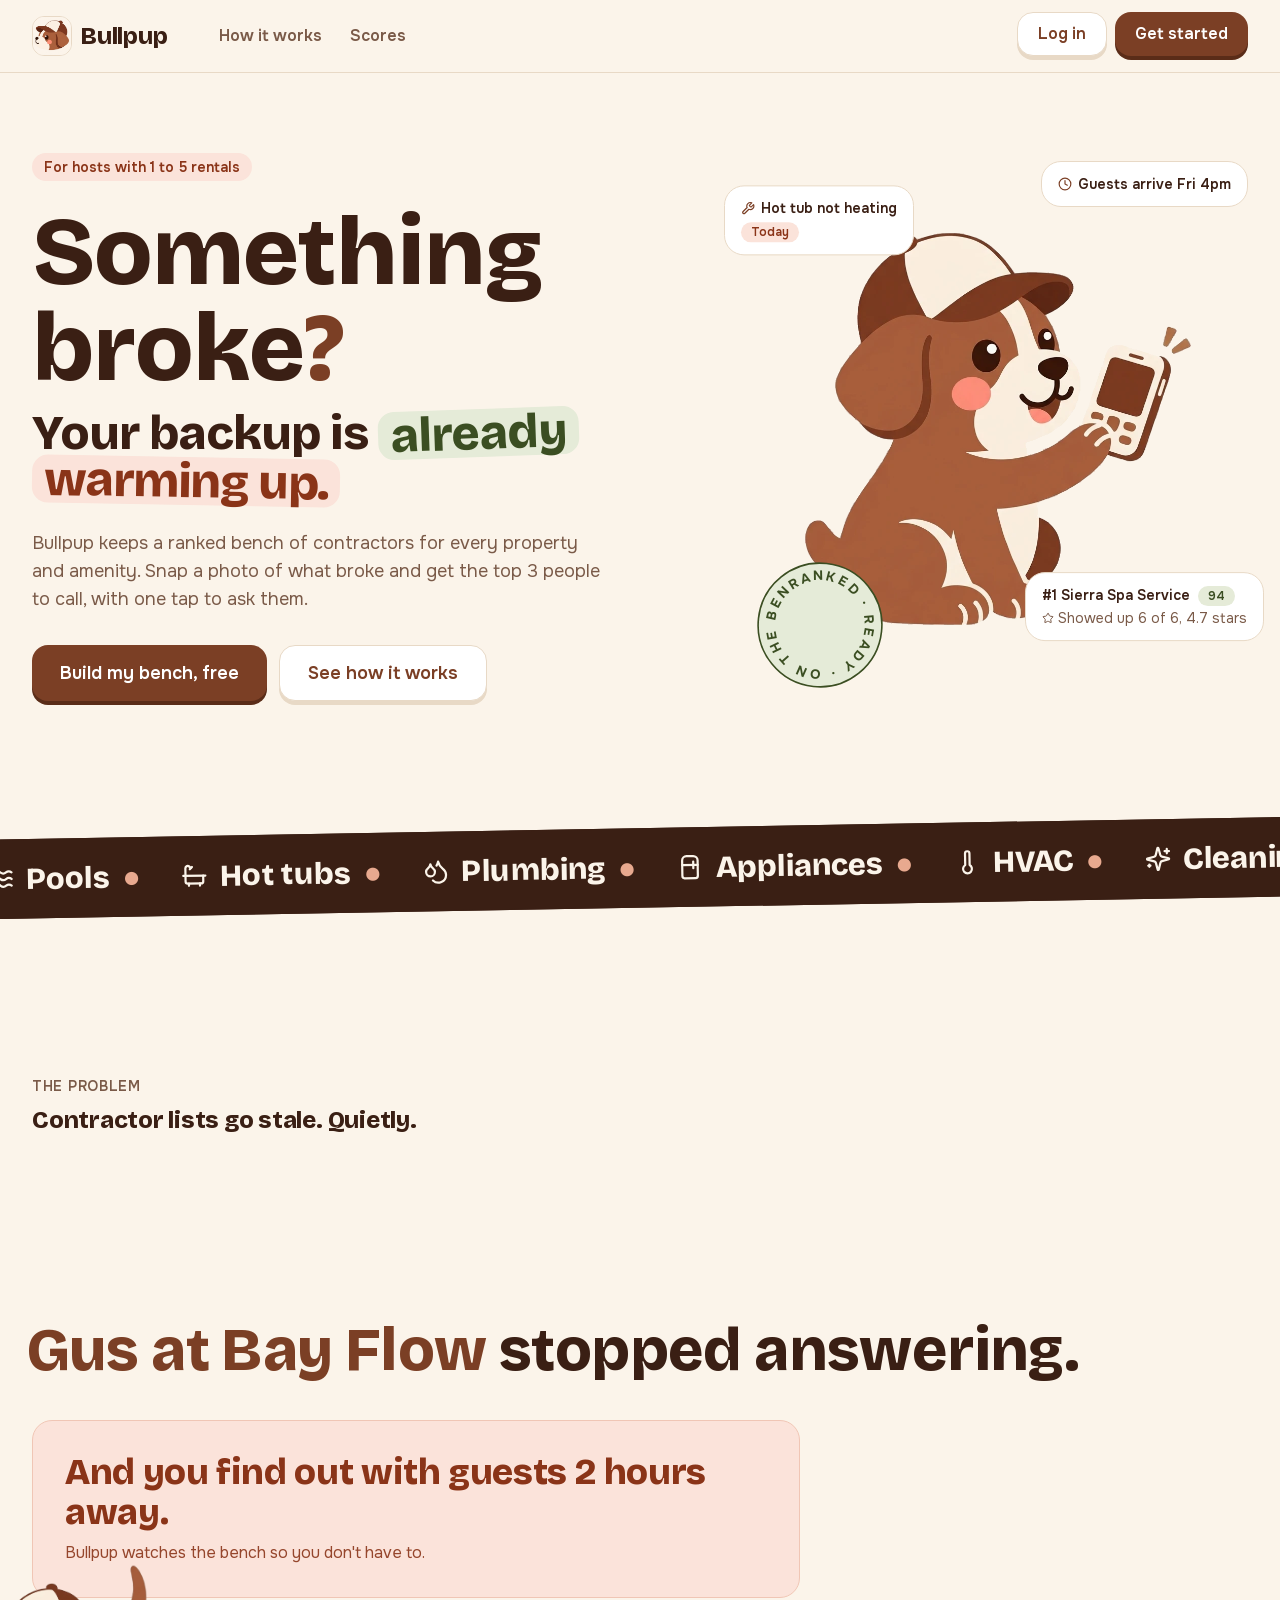
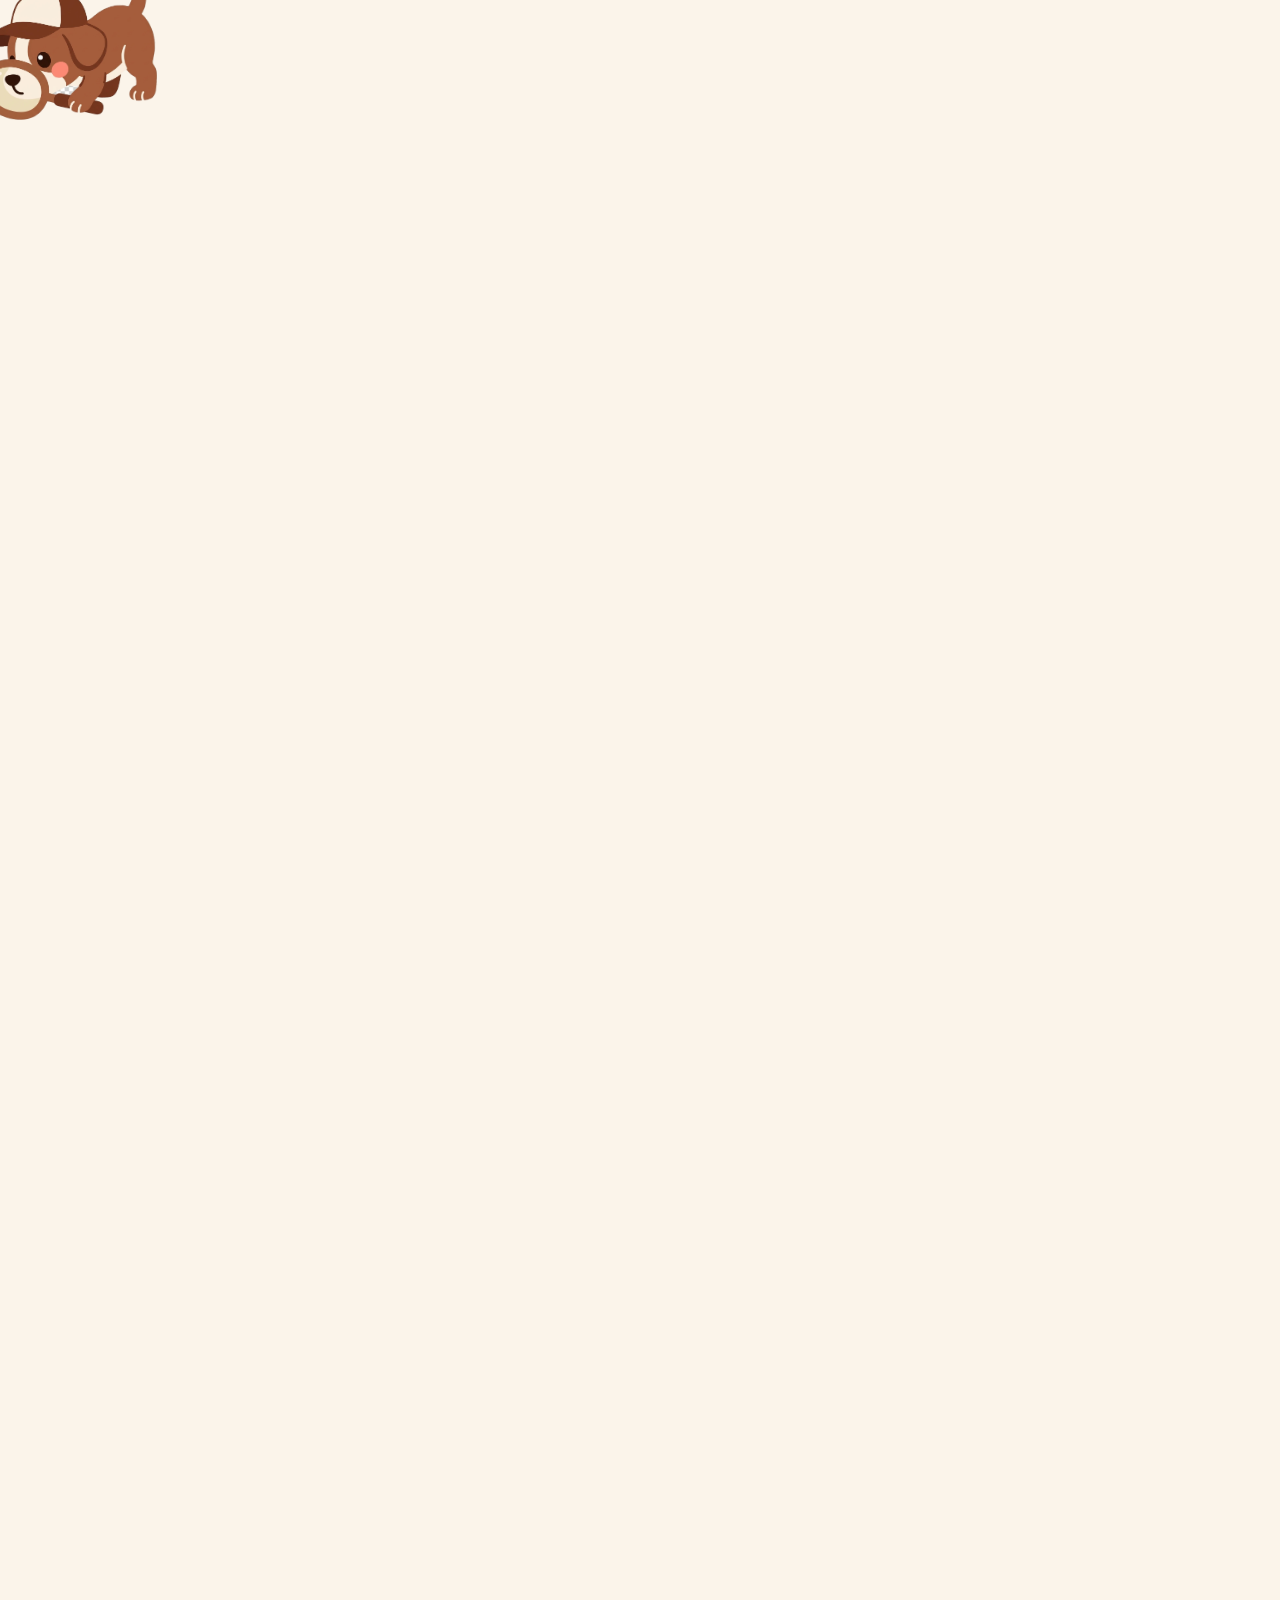
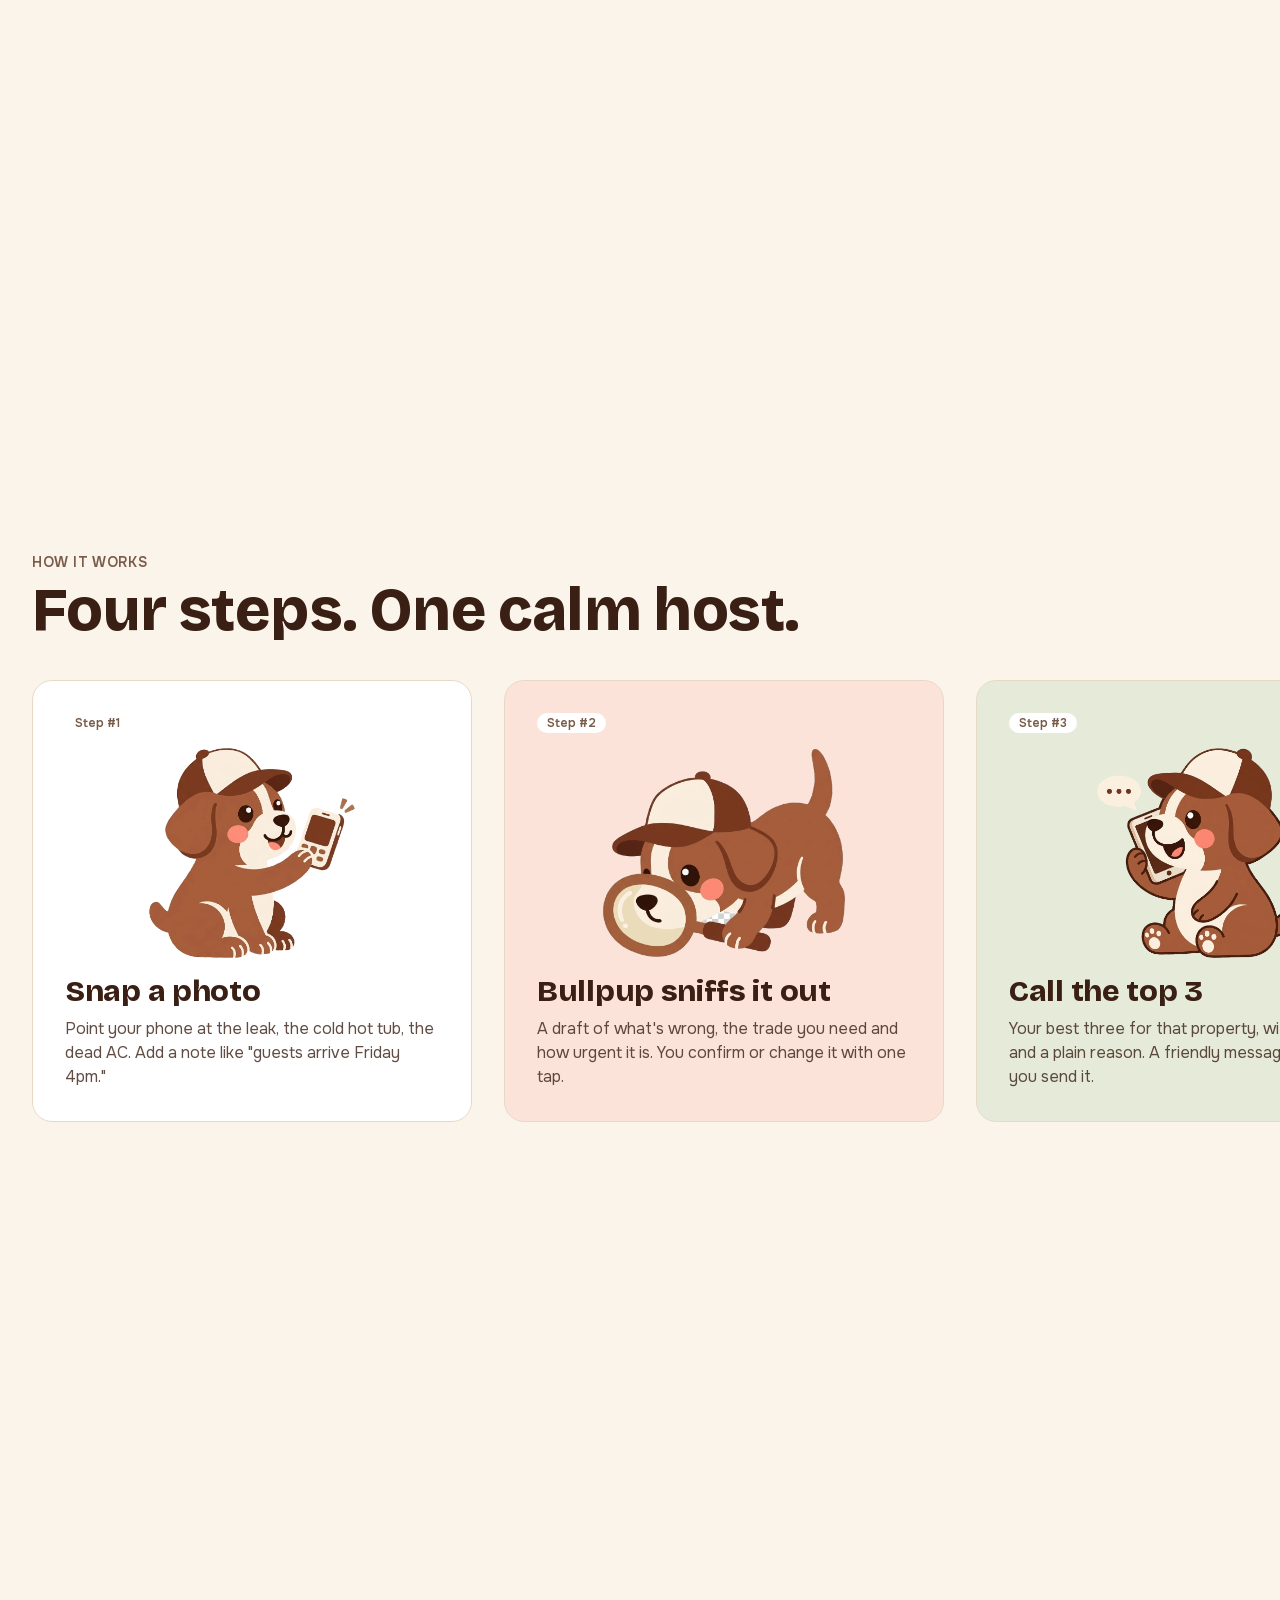
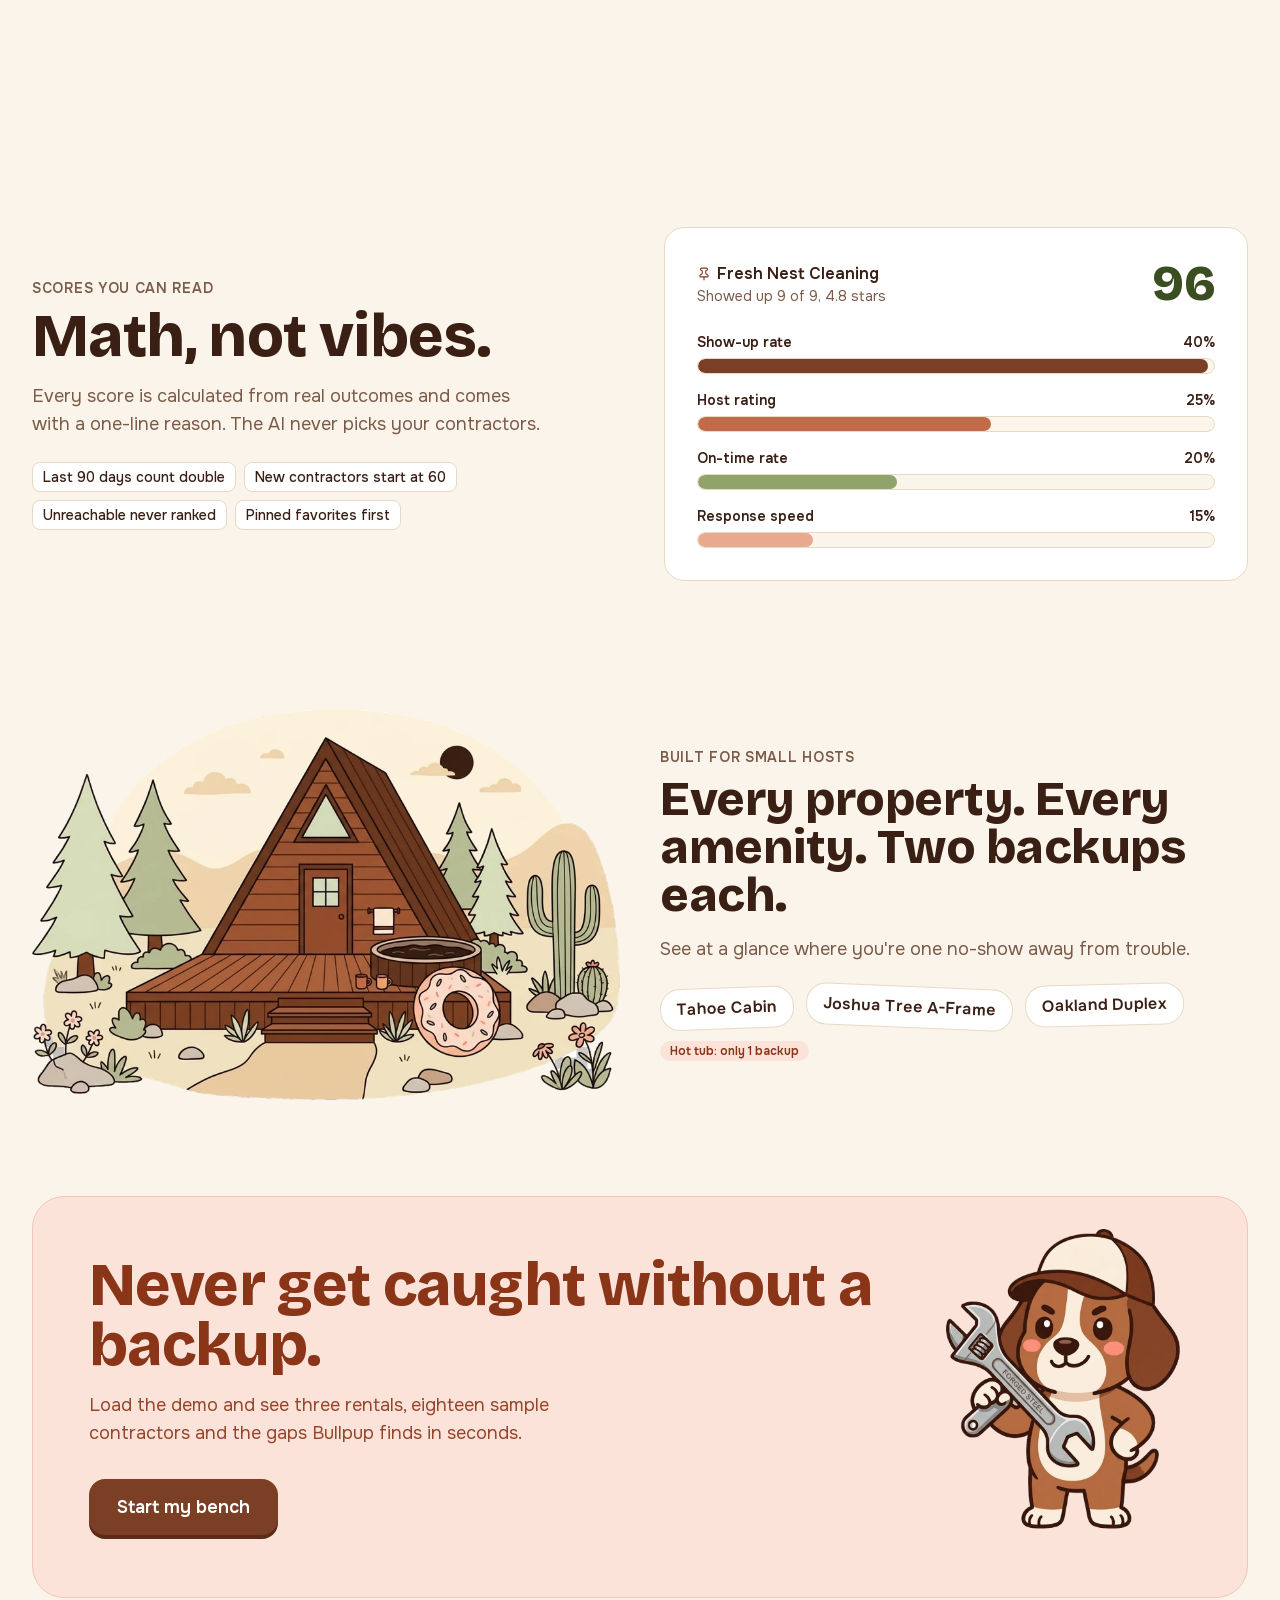
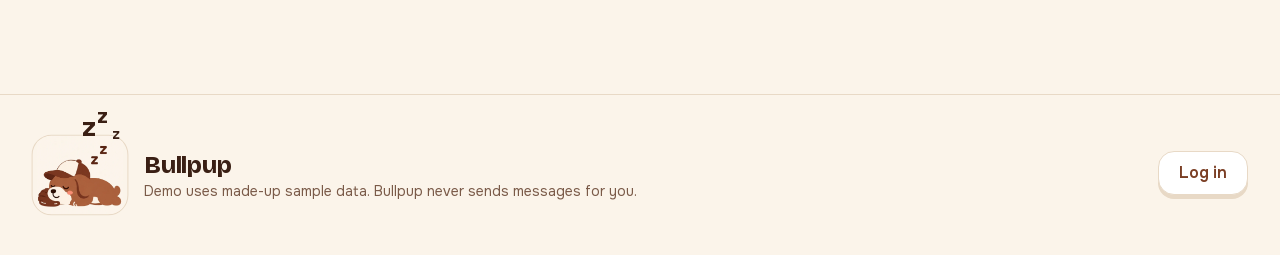
==== commit c8252371: "Revert UI to the original copied site" ====
--- a/index.html
+++ b/index.html
@@ -1,455 +1,2 @@
-<!DOCTYPE html>
-<html lang="en">
-<head>
-<meta charset="utf-8">
-<meta name="viewport" content="width=device-width, initial-scale=1">
-<title>Bullpen | Your contractor backup bench</title>
-<meta name="description" content="A ranked backup bench of contractors for every rental property and amenity. Snap a photo, get the top three people to call.">
-<link rel="icon" href="assets/favicon.png" type="image/png">
-<link rel="preload" href="assets/fonts/InterTight-800.woff2" as="font" type="font/woff2" crossorigin>
-<link rel="preload" href="assets/fonts/InstrumentSerif-400i.woff2" as="font" type="font/woff2" crossorigin>
-<link rel="stylesheet" href="assets/fonts/fonts.css">
-<link rel="stylesheet" href="assets/css/site.css">
-</head>
-<body data-testid="landing-page">
-<div class="scroll-progress" aria-hidden="true"><i></i></div>
-<a class="skip" href="#main">Skip to content</a>
-
-<header class="nav" data-testid="landing-nav">
-  <div class="shell nav__inner">
-    <a class="wordmark" href="./" aria-label="Bullpen home" data-testid="landing-home-link">
-      <img class="wordmark__pup" src="assets/mascot/pup-head.webp" alt="" width="32" height="32">Bullpen
-    </a>
-    <nav class="nav__links" aria-label="Primary">
-      <a href="#how" data-testid="landing-how-link">How it works</a>
-      <a href="#scores" data-testid="landing-scores-link">Scores</a>
-      <a href="#coverage">Coverage</a>
-      <a href="#channels">Channels</a>
-    </nav>
-    <div class="nav__actions">
-      <a class="nav__login" href="login/" data-testid="landing-login-button">Log in</a>
-      <a class="btn btn--ink btn--sm" href="login/?mode=register" data-testid="landing-get-started-button">Get started</a>
-    </div>
-  </div>
-</header>
-
-<main id="main" tabindex="-1">
-  <section class="hero">
-    <div class="shell hero__inner">
-      <div>
-        <p class="mono eyebrow" data-reveal>Backup bench for rental hosts</p>
-        <h1 data-reveal style="--d:60ms">
-          <span class="line">Something</span>
-          <span class="line">broke.</span>
-          <span class="line" style="font-size:.34em;letter-spacing:-.03em;line-height:1.05;margin-top:.22em;display:block;font-weight:600">
-            Your backup is <span class="serif" style="color:var(--chestnut)">already</span> moving.
-          </span>
-        </h1>
-        <p class="hero__sub" data-reveal style="--d:120ms">
-          Bullpen keeps a ranked bench of contractors for every property and amenity.
-          Photograph the problem, get the three best people to call, and message them in one tap.
-        </p>
-        <div class="hero__cta" data-reveal style="--d:180ms">
-          <a class="btn btn--ink btn--lg" href="login/?mode=register" data-testid="hero-get-started-button">
-            Build my bench <span class="btn__arrow" aria-hidden="true">&rarr;</span>
-          </a>
-          <a class="btn btn--ghost btn--lg" href="#how" data-testid="hero-how-button">See how it works</a>
-        </div>
-        <div class="hero__meta mono" data-reveal style="--d:240ms">
-          <span>Free for 1 to 5 properties</span>
-          <span>No card required</span>
-          <span>Two backups per amenity</span>
-        </div>
-      </div>
-
-      <div class="hero-art">
-        <img class="hero-art__pup" src="assets/mascot/pup-camera.webp" alt="Bullpen mascot snapping a photo of a repair" width="760" height="773">
-        <div class="bench-wrap" data-reveal style="--d:160ms">
-        <article class="bench" aria-label="Example bench for Tahoe Cabin">
-          <div class="bench__top">
-            <span class="mono">Live bench / Tahoe Cabin</span>
-            <span class="mono bench__live">Tracking</span>
-          </div>
-          <div class="bench__body">
-            <div class="bench__issue">
-              <div>
-                <h2>Hot tub not heating</h2>
-                <p>Spa heater, cycling cold. Guest check-in Friday.</p>
-              </div>
-              <span class="mono bench__when">Fri 16:00</span>
-            </div>
-            <ol class="bench__list">
-              <li class="bench__row">
-                <span class="mono bench__rank">01</span>
-                <span class="bench__name">Sierra Spa Service<small>Showed up 6 of 6, 4.7 stars</small></span>
-                <span class="bench__score">94</span>
-              </li>
-              <li class="bench__row">
-                <span class="mono bench__rank">02</span>
-                <span class="bench__name">North Shore Mechanical<small>Hot tubs and HVAC, 12 min away</small></span>
-                <span class="bench__score">88</span>
-              </li>
-              <li class="bench__row">
-                <span class="mono bench__rank">03</span>
-                <span class="bench__name">Alpine Electric<small>Heater circuits, same-day slots</small></span>
-                <span class="bench__score">81</span>
-              </li>
-            </ol>
-          </div>
-          <div class="bench__foot">
-            <span>3 of 6 ready for this trade</span>
-            <a href="login/">Ask all three <span aria-hidden="true">&rarr;</span></a>
-          </div>
-        </article>
-        </div>
-      </div>
-    </div>
-  </section>
-
-  <div class="ticker" data-testid="landing-marquee" role="group" aria-label="Trades covered">
-    <div class="ticker__track">
-      <div class="ticker__group">
-        <span class="ticker__item">Pools</span>
-        <span class="ticker__item">Hot tubs</span>
-        <span class="ticker__item">Plumbing</span>
-        <span class="ticker__item">Appliances</span>
-        <span class="ticker__item">HVAC</span>
-        <span class="ticker__item">Cleaning</span>
-        <span class="ticker__item">Electrical</span>
-        <span class="ticker__item">Locksmith</span>
-      </div>
-      <div class="ticker__group" aria-hidden="true">
-        <span class="ticker__item">Pools</span>
-        <span class="ticker__item">Hot tubs</span>
-        <span class="ticker__item">Plumbing</span>
-        <span class="ticker__item">Appliances</span>
-        <span class="ticker__item">HVAC</span>
-        <span class="ticker__item">Cleaning</span>
-        <span class="ticker__item">Electrical</span>
-        <span class="ticker__item">Locksmith</span>
-      </div>
-    </div>
-    <button class="ticker__pause mono" type="button" aria-pressed="false">Pause</button>
-  </div>
-
-
-  <section class="channels" id="channels">
-    <div class="shell channels__head">
-      <div data-reveal>
-        <p class="mono eyebrow">Channels</p>
-        <h2>Already on every <span class="serif">channel.</span></h2>
-      </div>
-      <p data-reveal style="--d:80ms">
-        Your calendar, rates, and guest messages stay in one place, whether the booking
-        came from Airbnb, Vrbo, Booking.com, or your own site.
-      </p>
-    </div>
-
-    <div class="channels__carousel" role="group" aria-label="Supported booking channels">
-      <div class="channels__row">
-        <div class="channels__track">
-          <article class="channel"><span class="channel__mark">A</span><span class="channel__name">Airbnb<small>Booked on Airbnb</small></span></article>
-          <article class="channel"><span class="channel__mark">V</span><span class="channel__name">Vrbo<small>Calendar sync</small></span></article>
-          <article class="channel"><span class="channel__mark">B</span><span class="channel__name">Booking.com<small>Rate sync</small></span></article>
-          <article class="channel"><span class="channel__mark">E</span><span class="channel__name">Expedia<small>Guest messages</small></span></article>
-          <article class="channel"><span class="channel__mark">T</span><span class="channel__name">Tripadvisor<small>Reviews</small></span></article>
-          <article class="channel"><span class="channel__mark">A</span><span class="channel__name">Agoda<small>Global reach</small></span></article>
-          <article class="channel"><span class="channel__mark">M</span><span class="channel__name">Homes &amp; Villas<small>By Marriott Bonvoy</small></span></article>
-        </div>
-        <div class="channels__track" aria-hidden="true">
-          <article class="channel"><span class="channel__mark">A</span><span class="channel__name">Airbnb<small>Booked on Airbnb</small></span></article>
-          <article class="channel"><span class="channel__mark">V</span><span class="channel__name">Vrbo<small>Calendar sync</small></span></article>
-          <article class="channel"><span class="channel__mark">B</span><span class="channel__name">Booking.com<small>Rate sync</small></span></article>
-          <article class="channel"><span class="channel__mark">E</span><span class="channel__name">Expedia<small>Guest messages</small></span></article>
-          <article class="channel"><span class="channel__mark">T</span><span class="channel__name">Tripadvisor<small>Reviews</small></span></article>
-          <article class="channel"><span class="channel__mark">A</span><span class="channel__name">Agoda<small>Global reach</small></span></article>
-          <article class="channel"><span class="channel__mark">M</span><span class="channel__name">Homes &amp; Villas<small>By Marriott Bonvoy</small></span></article>
-        </div>
-      </div>
-      <div class="channels__row channels__row--reverse">
-        <div class="channels__track">
-          <article class="channel"><span class="channel__mark">P</span><span class="channel__name">Plum Guide<small>Curated homes</small></span></article>
-          <article class="channel"><span class="channel__mark">V</span><span class="channel__name">Vacasa<small>Property care</small></span></article>
-          <article class="channel"><span class="channel__mark">H</span><span class="channel__name">Houfy<small>Direct community</small></span></article>
-          <article class="channel"><span class="channel__mark">G</span><span class="channel__name">Google Vacation Rentals<small>Search reach</small></span></article>
-          <article class="channel"><span class="channel__mark">D</span><span class="channel__name">Your direct site<small>Direct booking</small></span></article>
-          <article class="channel"><span class="channel__mark">G</span><span class="channel__name">Guesty<small>Channel manager</small></span></article>
-          <article class="channel"><span class="channel__mark">H</span><span class="channel__name">Hostaway<small>Channel manager</small></span></article>
-        </div>
-        <div class="channels__track" aria-hidden="true">
-          <article class="channel"><span class="channel__mark">P</span><span class="channel__name">Plum Guide<small>Curated homes</small></span></article>
-          <article class="channel"><span class="channel__mark">V</span><span class="channel__name">Vacasa<small>Property care</small></span></article>
-          <article class="channel"><span class="channel__mark">H</span><span class="channel__name">Houfy<small>Direct community</small></span></article>
-          <article class="channel"><span class="channel__mark">G</span><span class="channel__name">Google Vacation Rentals<small>Search reach</small></span></article>
-          <article class="channel"><span class="channel__mark">D</span><span class="channel__name">Your direct site<small>Direct booking</small></span></article>
-          <article class="channel"><span class="channel__mark">G</span><span class="channel__name">Guesty<small>Channel manager</small></span></article>
-          <article class="channel"><span class="channel__mark">H</span><span class="channel__name">Hostaway<small>Channel manager</small></span></article>
-        </div>
-      </div>
-    </div>
-  </section>
-
-  <section class="section" id="problem">
-    <div class="shell">
-      <img class="section-mascot" src="assets/mascot/pup-sniff.webp" alt="" width="858" height="737">
-      <div class="section__head">
-        <div data-reveal>
-          <p class="mono eyebrow">The problem</p>
-          <h2>Lists go stale.<br><span class="serif">Quietly.</span></h2>
-        </div>
-        <p data-reveal style="--d:80ms">
-          Every host has a list. Half of it is out of date, and the one time it matters
-          is the one time nobody picks up.
-        </p>
-      </div>
-
-      <div class="problem">
-        <div class="problem__row" data-reveal>
-          <span class="mono problem__num">01</span>
-          <span class="problem__name">Mike's Plumbing</span>
-          <span class="mono problem__status">Closed in March</span>
-        </div>
-        <div class="problem__row" data-reveal style="--d:60ms">
-          <span class="mono problem__num">02</span>
-          <span class="problem__name">Desert Blue Pool Care</span>
-          <span class="mono problem__status">Moved counties</span>
-        </div>
-        <div class="problem__row" data-reveal style="--d:120ms">
-          <span class="mono problem__num">03</span>
-          <span class="problem__name">Bay Flow Heating</span>
-          <span class="mono problem__status">3 calls, no answer</span>
-        </div>
-      </div>
-      <p class="problem__close" data-reveal>
-        You find out with guests two hours away. Bullpen keeps the bench current,
-        so the next call is a good one.
-      </p>
-    </div>
-  </section>
-
-  <section class="section" id="how">
-    <div class="shell">
-      <div class="section__head">
-        <div data-reveal>
-          <p class="mono eyebrow">How it works</p>
-          <h2>Four steps.<br><span class="serif">One clear call.</span></h2>
-        </div>
-        <p data-reveal style="--d:80ms">
-          Built for the moment something breaks, not for a spreadsheet you update
-          once a season.
-        </p>
-      </div>
-
-      <div class="steps">
-        <article class="step" data-reveal>
-          <div class="step__num mono"><span>Step 01</span></div>
-          <h3>Snap a photo</h3>
-          <p>Point at the leak, the cold tub, the dead AC. Add one line: guests arrive Friday, 4pm.</p>
-          <span class="mono step__tag">10 seconds</span>
-        </article>
-        <article class="step" data-reveal style="--d:60ms">
-          <div class="step__num mono"><span>Step 02</span></div>
-          <h3>Confirm the issue</h3>
-          <p>Bullpen drafts the trade, the urgency, and the likely cause. Change anything with one tap.</p>
-          <span class="mono step__tag">One tap</span>
-        </article>
-        <article class="step" data-reveal style="--d:120ms">
-          <div class="step__num mono"><span>Step 03</span></div>
-          <h3>Call the top three</h3>
-          <p>Your best three for that property, each with a score and a plain reason. A message is drafted. You send it.</p>
-          <span class="mono step__tag">Ranked for this job</span>
-        </article>
-        <article class="step" data-reveal style="--d:180ms">
-          <div class="step__num mono"><span>Step 04</span></div>
-          <h3>Close the loop</h3>
-          <p>Showed up? On time? Every outcome updates the bench, so the next call gets better.</p>
-          <span class="mono step__tag">Improves every job</span>
-        </article>
-      </div>
-    </div>
-  </section>
-
-  <section class="section section--dark" id="scores">
-    <div class="shell">
-      <div class="section__head">
-        <div data-reveal>
-          <p class="mono eyebrow">Scores</p>
-          <h2>Math,<br>not <span class="serif">vibes.</span></h2>
-        </div>
-        <p data-reveal style="--d:80ms">
-          Every score is built from real outcomes and comes with a one-line reason.
-          The model never picks your contractors. You do.
-        </p>
-      </div>
-
-      <div class="scores">
-        <div data-reveal>
-          <div class="weights">
-            <div class="weight">
-              <span class="weight__pct">40%</span>
-              <span class="weight__label">Show-up rate</span>
-              <span class="weight__note">x2 last 90 days</span>
-              <span class="weight__bar" style="--w:100%"><i></i></span>
-            </div>
-            <div class="weight">
-              <span class="weight__pct">25%</span>
-              <span class="weight__label">Host rating</span>
-              <span class="weight__note">Verified hosts</span>
-              <span class="weight__bar" style="--w:62%"><i></i></span>
-            </div>
-            <div class="weight">
-              <span class="weight__pct">20%</span>
-              <span class="weight__label">On-time rate</span>
-              <span class="weight__note">Against window</span>
-              <span class="weight__bar" style="--w:50%"><i></i></span>
-            </div>
-            <div class="weight">
-              <span class="weight__pct">15%</span>
-              <span class="weight__label">Response speed</span>
-              <span class="weight__note">Median reply</span>
-              <span class="weight__bar" style="--w:38%"><i></i></span>
-            </div>
-          </div>
-          <ul class="rules">
-            <li>Last 90 days count double</li>
-            <li>New contractors start at 60</li>
-            <li>Unreachable never ranked</li>
-            <li>Pinned favorites first</li>
-          </ul>
-        </div>
-
-        <article class="scorecard" data-reveal style="--d:100ms">
-          <div class="scorecard__head">
-            <div>
-              <h3>Fresh Nest Cleaning</h3>
-              <p>Cleaning / Tahoe</p>
-            </div>
-            <div class="scorecard__score">96<span>/100</span></div>
-          </div>
-          <ul class="scorecard__rows">
-            <li><span>Show-up rate</span><span>9 of 9</span></li>
-            <li><span>Host rating</span><span>4.8 stars</span></li>
-            <li><span>On-time rate</span><span>8 of 9</span></li>
-            <li><span>Median reply</span><span>6 min</span></li>
-          </ul>
-          <p class="scorecard__reason">
-            Showed up on every booking this quarter and answered in six minutes.
-            Two hosts pinned them.
-          </p>
-        </article>
-      </div>
-    </div>
-  </section>
-
-  <section class="section" id="coverage">
-    <div class="shell">
-      <div class="section__head">
-        <div data-reveal>
-          <p class="mono eyebrow">Coverage</p>
-          <h2>Two backups.<br><span class="serif">Every amenity.</span></h2>
-        </div>
-        <p data-reveal style="--d:80ms">
-          See at a glance where you are one no-show away from trouble, before a guest
-          is the one who finds it.
-        </p>
-      </div>
-
-      <div class="properties">
-        <article class="property" data-reveal>
-          <p class="mono property__loc">CA / South Lake Tahoe</p>
-          <h3>Tahoe Cabin</h3>
-          <div class="property__amenities">
-            <span class="chip chip--warn">Hot tub: 1 backup</span>
-            <span class="chip">HVAC</span>
-            <span class="chip">Cleaning</span>
-          </div>
-          <div class="dots" aria-label="One of two hot tub backups filled">
-            <i class="on"></i><i class="gap"></i><span>Bench gap</span>
-          </div>
-        </article>
-        <article class="property" data-reveal style="--d:60ms">
-          <p class="mono property__loc">CA / Joshua Tree</p>
-          <h3>Joshua Tree A-Frame</h3>
-          <div class="property__amenities">
-            <span class="chip">Pool</span>
-            <span class="chip">Cleaning</span>
-            <span class="chip">Locksmith</span>
-          </div>
-          <div class="dots" aria-label="Two of two pool backups filled">
-            <i class="on"></i><i class="on"></i><span>Covered</span>
-          </div>
-        </article>
-        <article class="property" data-reveal style="--d:120ms">
-          <p class="mono property__loc">CA / Oakland</p>
-          <h3>Oakland Duplex</h3>
-          <div class="property__amenities">
-            <span class="chip">Plumbing</span>
-            <span class="chip">Appliances</span>
-            <span class="chip">Electrical</span>
-          </div>
-          <div class="dots" aria-label="Two of two plumbing backups filled">
-            <i class="on"></i><i class="on"></i><span>Covered</span>
-          </div>
-        </article>
-      </div>
-    </div>
-  </section>
-
-  <section class="cta" data-testid="landing-cta">
-    <img class="cta__pup" src="assets/mascot/pup-cheer.webp" alt="" width="677" height="743">
-    <div class="shell cta__inner" data-reveal>
-      <p class="mono eyebrow">Start free</p>
-      <h2>Never get caught<br>without a <span class="serif">backup.</span></h2>
-      <p>Load the demo: three properties, eighteen contractors, and the gaps Bullpen finds in seconds.</p>
-      <div class="cta__actions">
-        <a class="btn btn--paper btn--lg" href="login/?mode=register" data-testid="cta-get-started-button">
-          Start my bench <span class="btn__arrow" aria-hidden="true">&rarr;</span>
-        </a>
-        <a class="btn btn--ghost btn--lg" href="login/">Log in</a>
-      </div>
-    </div>
-  </section>
-</main>
-
-<footer class="footer" data-testid="landing-footer">
-  <div class="shell">
-    <div class="footer__grid">
-      <div>
-        <a class="wordmark" href="./"><img class="wordmark__pup" src="assets/mascot/pup-head.webp" alt="" width="32" height="32">Bullpen</a>
-        <p class="footer__tag">A ranked backup bench for the people who keep rentals running.</p>
-        <img class="footer__pup" src="assets/mascot/pup-sleep.webp" alt="" width="620" height="567">
-      </div>
-      <div>
-        <h3 class="mono">Product</h3>
-        <ul>
-          <li><a href="#how">How it works</a></li>
-          <li><a href="#scores">Scores</a></li>
-          <li><a href="#coverage">Coverage</a></li>
-          <li><a href="#channels">Channels</a></li>
-        </ul>
-      </div>
-      <div>
-        <h3 class="mono">Account</h3>
-        <ul>
-          <li><a href="login/">Log in</a></li>
-          <li><a href="login/?mode=register">Create account</a></li>
-        </ul>
-      </div>
-      <div>
-        <h3 class="mono">Details</h3>
-        <ul>
-          <li><a href="#problem">Why lists fail</a></li>
-          <li><a href="#scores">Scoring rules</a></li>
-        </ul>
-      </div>
-    </div>
-    <div class="footer__bottom">
-      <span>Demo uses made-up sample data. Bullpen never sends messages for you. Platform names are trademarks of their owners.</span>
-      <span>&copy; 2026 Bullpen</span>
-    </div>
-  </div>
-</footer>
-
-<script src="assets/js/site.js" defer></script>
-</body>
-</html>
+<!DOCTYPE html><!--7s9mUIiERMC29GiCe6VZT--><html lang="en" class="__variable_e9b148 __variable_408a5f"><head><meta charSet="utf-8"/><meta name="viewport" content="width=device-width, initial-scale=1"/><link rel="preload" href="_next/static/media/5643d86c43b952f5-s.p.woff2" as="font" crossorigin="" type="font/woff2"/><link rel="preload" href="_next/static/media/cd87a8f174d93ac6-s.p.woff2" as="font" crossorigin="" type="font/woff2"/><link rel="preload" as="image" href="mascot/pup-head.webp"/><link rel="preload" as="image" href="mascot/pup-camera.webp"/><link rel="preload" as="image" href="mascot/pup-sniff.webp"/><link rel="preload" as="image" href="mascot/pup-phone.webp"/><link rel="preload" as="image" href="mascot/pup-cheer.webp"/><link rel="preload" as="image" href="mascot/cabin-scene.webp"/><link rel="preload" as="image" href="mascot/pup-wrench.webp"/><link rel="preload" as="image" href="mascot/pup-sleep.webp"/><link rel="stylesheet" href="_next/static/css/d84547b8e7f5cf28.css" data-precedence="next"/><link rel="preload" as="script" fetchPriority="low" href="_next/static/chunks/webpack-3c6641b5c29a46f2.js"/><script src="_next/static/chunks/4bd1b696-c023c6e3521b1417.js" async=""></script><script src="_next/static/chunks/255-27bd810b2b0e7027.js" async=""></script><script src="_next/static/chunks/main-app-2ecc3bf42ae2d122.js" async=""></script><script src="_next/static/chunks/210-b87b4162a7fa3243.js" async=""></script><script src="_next/static/chunks/720-2128387cf983b18a.js" async=""></script><script src="_next/static/chunks/app/layout-05d6f5af019afc07.js?v=3" async=""></script><script src="_next/static/chunks/983-a44293ba2fa704bb.js" async=""></script><script src="_next/static/chunks/619-ba102abea3e3d0e4.js" async=""></script><script src="_next/static/chunks/998-91460bc305a24ce1.js" async=""></script><script src="_next/static/chunks/app/page-bac7fde6a6e699ff.js?v=3" async=""></script><meta name="next-size-adjust" content=""/><title>Bullpup | Your contractor backup bench</title><meta name="description" content="A ranked backup bench of contractors for every rental property and amenity."/><link rel="icon" href="mascot/pup-head.webp"/><script src="_next/static/chunks/polyfills-42372ed130431b0a.js" noModule=""></script></head><body><div hidden=""><!--$--><!--/$--></div><div class="min-h-screen" data-testid="landing-page"><header class="sticky top-0 z-40 bg-cream/95 border-b-[1.5px] border-line" data-testid="landing-nav"><div class="mx-auto max-w-7xl px-4 sm:px-8 py-3 flex items-center gap-4"><a class="flex items-center gap-2" data-testid="landing-home-link" href="./"><img src="mascot/pup-head.webp" alt="Bullpup puppy" class="h-10 w-10 rounded-xl border-[1.5px] border-line"/><span class="font-head text-2xl">Bullpup</span></a><nav class="hidden md:flex items-center gap-1 ml-6 text-cocoa font-semibold"><a href="#how" class="px-3 min-h-[44px] inline-flex items-center hover:text-espresso" data-testid="landing-how-link">How it works</a><a href="#scores" class="px-3 min-h-[44px] inline-flex items-center hover:text-espresso" data-testid="landing-scores-link">Scores</a></nav><div class="ml-auto flex items-center gap-2"><a class="btn btn-secondary hidden sm:inline-flex" data-testid="landing-login-button" href="login/">Log in</a><a class="btn btn-primary" data-testid="landing-get-started-button" href="login/?mode=register">Get started</a></div></div></header><main><section class="relative overflow-hidden" data-testid="landing-hero"><div class="mx-auto max-w-7xl px-4 sm:px-8 pt-12 sm:pt-20 pb-20 sm:pb-28 grid lg:grid-cols-[1.15fr_0.85fr] gap-10 items-center"><div><p class="inline-flex badge badge-warn !text-sm !px-3 !py-1" style="opacity:0;transform:translateY(30px)">For hosts with 1 to 5 rentals</p><h1 class="mt-6 text-5xl sm:text-6xl lg:text-7xl xl:text-8xl leading-[0.95] text-espresso"><span class="block" style="opacity:0;transform:translateY(30px)">Something</span><span class="block" style="opacity:0;transform:translateY(30px)">broke<span class="inline-block text-cap">?</span></span><span class="mt-3 block text-3xl sm:text-4xl lg:text-5xl leading-tight" style="opacity:0;transform:translateY(30px)">Your backup is <span class="inline-block -rotate-2 bg-sage text-sage-ink px-3 rounded-[16px]">already</span> <span class="inline-block rotate-1 bg-blush text-blush-ink px-3 rounded-[16px]">warming up.</span></span></h1><p class="mt-6 max-w-xl text-lg text-cocoa" style="opacity:0;transform:translateY(30px)">Bullpup keeps a ranked bench of contractors for every property and amenity. Snap a photo of what broke and get the top 3 people to call, with one tap to ask them.</p><div class="mt-8 flex flex-wrap gap-3" style="opacity:0;transform:translateY(30px)"><a class="btn btn-primary text-lg px-7 min-h-[56px]" data-testid="hero-get-started-button" href="login/?mode=register">Build my bench, free</a><a href="#how" class="btn btn-secondary text-lg px-7 min-h-[56px]" data-testid="hero-how-button">See how it works</a></div></div><div class="relative h-[420px] sm:h-[520px]"><div class="absolute inset-0 z-10" style="transform:none"><div class="absolute card px-4 py-3 text-sm left-0 top-6 sm:-left-6" data-testid="hero-card-issue" style="opacity:0;transform:scale(0.8)"><p class="font-semibold flex items-center gap-1.5"><svg xmlns="http://www.w3.org/2000/svg" width="14" height="14" viewBox="0 0 24 24" fill="none" stroke="currentColor" stroke-width="2" stroke-linecap="round" stroke-linejoin="round" class="lucide lucide-wrench text-cap" aria-hidden="true"><path d="M14.7 6.3a1 1 0 0 0 0 1.4l1.6 1.6a1 1 0 0 0 1.4 0l3.77-3.77a6 6 0 0 1-7.94 7.94l-6.91 6.91a2.12 2.12 0 0 1-3-3l6.91-6.91a6 6 0 0 1 7.94-7.94l-3.76 3.76z"></path></svg> Hot tub not heating</p><span class="badge badge-warn mt-1">Today</span></div><div class="absolute card px-4 py-3 text-sm right-0 top-0" data-testid="hero-card-arrival" style="opacity:0;transform:scale(0.8)"><p class="font-semibold flex items-center gap-1.5"><svg xmlns="http://www.w3.org/2000/svg" width="14" height="14" viewBox="0 0 24 24" fill="none" stroke="currentColor" stroke-width="2" stroke-linecap="round" stroke-linejoin="round" class="lucide lucide-clock text-cap" aria-hidden="true"><circle cx="12" cy="12" r="10"></circle><polyline points="12 6 12 12 16 14"></polyline></svg> Guests arrive Fri 4pm</p></div><div class="absolute card px-4 py-3 text-sm right-0 bottom-10 sm:-right-4 max-w-[250px]" data-testid="hero-card-contractor" style="opacity:0;transform:scale(0.8)"><p class="font-semibold">#1 Sierra Spa Service <span class="badge badge-ready ml-1">94</span></p><p class="text-cocoa flex items-center gap-1 mt-0.5"><svg xmlns="http://www.w3.org/2000/svg" width="12" height="12" viewBox="0 0 24 24" fill="none" stroke="currentColor" stroke-width="2" stroke-linecap="round" stroke-linejoin="round" class="lucide lucide-star" aria-hidden="true"><path d="M11.525 2.295a.53.53 0 0 1 .95 0l2.31 4.679a2.123 2.123 0 0 0 1.595 1.16l5.166.756a.53.53 0 0 1 .294.904l-3.736 3.638a2.123 2.123 0 0 0-.611 1.878l.882 5.14a.53.53 0 0 1-.771.56l-4.618-2.428a2.122 2.122 0 0 0-1.973 0L6.396 21.01a.53.53 0 0 1-.77-.56l.881-5.139a2.122 2.122 0 0 0-.611-1.879L2.16 9.795a.53.53 0 0 1 .294-.906l5.165-.755a2.122 2.122 0 0 0 1.597-1.16z"></path></svg> Showed up 6 of 6, 4.7 stars</p></div></div><div class="absolute inset-x-6 sm:inset-x-10 top-16 bottom-16" style="transform:none"><div class="relative w-full h-full"><img src="mascot/pup-camera.webp" alt="Bullpup puppy snapping a photo" draggable="false" class="w-full h-full object-contain select-none "/></div></div><div class="absolute left-2 bottom-0"><svg viewBox="0 0 120 120" class="w-28 h-28 sm:w-32 sm:h-32" aria-hidden="true"><circle cx="60" cy="60" r="58" fill="#E5EBD8" stroke="#3B4E22" stroke-width="1.5"></circle><defs><path id="ring" d="M60,60 m-42,0 a42,42 0 1,1 84,0 a42,42 0 1,1 -84,0"></path></defs><text font-size="12.5" font-weight="700" fill="#3B4E22" letter-spacing="2.4"><textPath href="#ring">RANKED · READY · ON THE BENCH ·</textPath></text></svg></div></div></div></section><div class="overflow-hidden py-3"><div class="bg-espresso text-cream py-5 overflow-hidden -rotate-1 scale-[1.02] border-y-[1.5px] border-espresso" data-testid="landing-marquee"><div class="flex w-max animate-marquee gap-10"><div class="flex gap-10 shrink-0" aria-hidden="false"><span class="flex items-center gap-3 font-head text-2xl sm:text-3xl whitespace-nowrap"><svg xmlns="http://www.w3.org/2000/svg" width="26" height="26" viewBox="0 0 24 24" fill="none" stroke="currentColor" stroke-width="2" stroke-linecap="round" stroke-linejoin="round" class="lucide lucide-waves" aria-hidden="true"><path d="M2 6c.6.5 1.2 1 2.5 1C7 7 7 5 9.5 5c2.6 0 2.4 2 5 2 2.5 0 2.5-2 5-2 1.3 0 1.9.5 2.5 1"></path><path d="M2 12c.6.5 1.2 1 2.5 1 2.5 0 2.5-2 5-2 2.6 0 2.4 2 5 2 2.5 0 2.5-2 5-2 1.3 0 1.9.5 2.5 1"></path><path d="M2 18c.6.5 1.2 1 2.5 1 2.5 0 2.5-2 5-2 2.6 0 2.4 2 5 2 2.5 0 2.5-2 5-2 1.3 0 1.9.5 2.5 1"></path></svg> <!-- -->Pools<!-- --> <span class="text-[#E8A98F]">●</span></span><span class="flex items-center gap-3 font-head text-2xl sm:text-3xl whitespace-nowrap"><svg xmlns="http://www.w3.org/2000/svg" width="26" height="26" viewBox="0 0 24 24" fill="none" stroke="currentColor" stroke-width="2" stroke-linecap="round" stroke-linejoin="round" class="lucide lucide-bath" aria-hidden="true"><path d="M10 4 8 6"></path><path d="M17 19v2"></path><path d="M2 12h20"></path><path d="M7 19v2"></path><path d="M9 5 7.621 3.621A2.121 2.121 0 0 0 4 5v12a2 2 0 0 0 2 2h12a2 2 0 0 0 2-2v-5"></path></svg> <!-- -->Hot tubs<!-- --> <span class="text-[#E8A98F]">●</span></span><span class="flex items-center gap-3 font-head text-2xl sm:text-3xl whitespace-nowrap"><svg xmlns="http://www.w3.org/2000/svg" width="26" height="26" viewBox="0 0 24 24" fill="none" stroke="currentColor" stroke-width="2" stroke-linecap="round" stroke-linejoin="round" class="lucide lucide-droplets" aria-hidden="true"><path d="M7 16.3c2.2 0 4-1.83 4-4.05 0-1.16-.57-2.26-1.71-3.19S7.29 6.75 7 5.3c-.29 1.45-1.14 2.84-2.29 3.76S3 11.1 3 12.25c0 2.22 1.8 4.05 4 4.05z"></path><path d="M12.56 6.6A10.97 10.97 0 0 0 14 3.02c.5 2.5 2 4.9 4 6.5s3 3.5 3 5.5a6.98 6.98 0 0 1-11.91 4.97"></path></svg> <!-- -->Plumbing<!-- --> <span class="text-[#E8A98F]">●</span></span><span class="flex items-center gap-3 font-head text-2xl sm:text-3xl whitespace-nowrap"><svg xmlns="http://www.w3.org/2000/svg" width="26" height="26" viewBox="0 0 24 24" fill="none" stroke="currentColor" stroke-width="2" stroke-linecap="round" stroke-linejoin="round" class="lucide lucide-refrigerator" aria-hidden="true"><path d="M5 6a4 4 0 0 1 4-4h6a4 4 0 0 1 4 4v14a2 2 0 0 1-2 2H7a2 2 0 0 1-2-2V6Z"></path><path d="M5 10h14"></path><path d="M15 7v6"></path></svg> <!-- -->Appliances<!-- --> <span class="text-[#E8A98F]">●</span></span><span class="flex items-center gap-3 font-head text-2xl sm:text-3xl whitespace-nowrap"><svg xmlns="http://www.w3.org/2000/svg" width="26" height="26" viewBox="0 0 24 24" fill="none" stroke="currentColor" stroke-width="2" stroke-linecap="round" stroke-linejoin="round" class="lucide lucide-thermometer" aria-hidden="true"><path d="M14 4v10.54a4 4 0 1 1-4 0V4a2 2 0 0 1 4 0Z"></path></svg> <!-- -->HVAC<!-- --> <span class="text-[#E8A98F]">●</span></span><span class="flex items-center gap-3 font-head text-2xl sm:text-3xl whitespace-nowrap"><svg xmlns="http://www.w3.org/2000/svg" width="26" height="26" viewBox="0 0 24 24" fill="none" stroke="currentColor" stroke-width="2" stroke-linecap="round" stroke-linejoin="round" class="lucide lucide-sparkles" aria-hidden="true"><path d="M9.937 15.5A2 2 0 0 0 8.5 14.063l-6.135-1.582a.5.5 0 0 1 0-.962L8.5 9.936A2 2 0 0 0 9.937 8.5l1.582-6.135a.5.5 0 0 1 .963 0L14.063 8.5A2 2 0 0 0 15.5 9.937l6.135 1.581a.5.5 0 0 1 0 .964L15.5 14.063a2 2 0 0 0-1.437 1.437l-1.582 6.135a.5.5 0 0 1-.963 0z"></path><path d="M20 3v4"></path><path d="M22 5h-4"></path><path d="M4 17v2"></path><path d="M5 18H3"></path></svg> <!-- -->Cleaning<!-- --> <span class="text-[#E8A98F]">●</span></span><span class="flex items-center gap-3 font-head text-2xl sm:text-3xl whitespace-nowrap"><svg xmlns="http://www.w3.org/2000/svg" width="26" height="26" viewBox="0 0 24 24" fill="none" stroke="currentColor" stroke-width="2" stroke-linecap="round" stroke-linejoin="round" class="lucide lucide-waves" aria-hidden="true"><path d="M2 6c.6.5 1.2 1 2.5 1C7 7 7 5 9.5 5c2.6 0 2.4 2 5 2 2.5 0 2.5-2 5-2 1.3 0 1.9.5 2.5 1"></path><path d="M2 12c.6.5 1.2 1 2.5 1 2.5 0 2.5-2 5-2 2.6 0 2.4 2 5 2 2.5 0 2.5-2 5-2 1.3 0 1.9.5 2.5 1"></path><path d="M2 18c.6.5 1.2 1 2.5 1 2.5 0 2.5-2 5-2 2.6 0 2.4 2 5 2 2.5 0 2.5-2 5-2 1.3 0 1.9.5 2.5 1"></path></svg> <!-- -->Pools<!-- --> <span class="text-[#E8A98F]">●</span></span><span class="flex items-center gap-3 font-head text-2xl sm:text-3xl whitespace-nowrap"><svg xmlns="http://www.w3.org/2000/svg" width="26" height="26" viewBox="0 0 24 24" fill="none" stroke="currentColor" stroke-width="2" stroke-linecap="round" stroke-linejoin="round" class="lucide lucide-bath" aria-hidden="true"><path d="M10 4 8 6"></path><path d="M17 19v2"></path><path d="M2 12h20"></path><path d="M7 19v2"></path><path d="M9 5 7.621 3.621A2.121 2.121 0 0 0 4 5v12a2 2 0 0 0 2 2h12a2 2 0 0 0 2-2v-5"></path></svg> <!-- -->Hot tubs<!-- --> <span class="text-[#E8A98F]">●</span></span><span class="flex items-center gap-3 font-head text-2xl sm:text-3xl whitespace-nowrap"><svg xmlns="http://www.w3.org/2000/svg" width="26" height="26" viewBox="0 0 24 24" fill="none" stroke="currentColor" stroke-width="2" stroke-linecap="round" stroke-linejoin="round" class="lucide lucide-droplets" aria-hidden="true"><path d="M7 16.3c2.2 0 4-1.83 4-4.05 0-1.16-.57-2.26-1.71-3.19S7.29 6.75 7 5.3c-.29 1.45-1.14 2.84-2.29 3.76S3 11.1 3 12.25c0 2.22 1.8 4.05 4 4.05z"></path><path d="M12.56 6.6A10.97 10.97 0 0 0 14 3.02c.5 2.5 2 4.9 4 6.5s3 3.5 3 5.5a6.98 6.98 0 0 1-11.91 4.97"></path></svg> <!-- -->Plumbing<!-- --> <span class="text-[#E8A98F]">●</span></span><span class="flex items-center gap-3 font-head text-2xl sm:text-3xl whitespace-nowrap"><svg xmlns="http://www.w3.org/2000/svg" width="26" height="26" viewBox="0 0 24 24" fill="none" stroke="currentColor" stroke-width="2" stroke-linecap="round" stroke-linejoin="round" class="lucide lucide-refrigerator" aria-hidden="true"><path d="M5 6a4 4 0 0 1 4-4h6a4 4 0 0 1 4 4v14a2 2 0 0 1-2 2H7a2 2 0 0 1-2-2V6Z"></path><path d="M5 10h14"></path><path d="M15 7v6"></path></svg> <!-- -->Appliances<!-- --> <span class="text-[#E8A98F]">●</span></span><span class="flex items-center gap-3 font-head text-2xl sm:text-3xl whitespace-nowrap"><svg xmlns="http://www.w3.org/2000/svg" width="26" height="26" viewBox="0 0 24 24" fill="none" stroke="currentColor" stroke-width="2" stroke-linecap="round" stroke-linejoin="round" class="lucide lucide-thermometer" aria-hidden="true"><path d="M14 4v10.54a4 4 0 1 1-4 0V4a2 2 0 0 1 4 0Z"></path></svg> <!-- -->HVAC<!-- --> <span class="text-[#E8A98F]">●</span></span><span class="flex items-center gap-3 font-head text-2xl sm:text-3xl whitespace-nowrap"><svg xmlns="http://www.w3.org/2000/svg" width="26" height="26" viewBox="0 0 24 24" fill="none" stroke="currentColor" stroke-width="2" stroke-linecap="round" stroke-linejoin="round" class="lucide lucide-sparkles" aria-hidden="true"><path d="M9.937 15.5A2 2 0 0 0 8.5 14.063l-6.135-1.582a.5.5 0 0 1 0-.962L8.5 9.936A2 2 0 0 0 9.937 8.5l1.582-6.135a.5.5 0 0 1 .963 0L14.063 8.5A2 2 0 0 0 15.5 9.937l6.135 1.581a.5.5 0 0 1 0 .964L15.5 14.063a2 2 0 0 0-1.437 1.437l-1.582 6.135a.5.5 0 0 1-.963 0z"></path><path d="M20 3v4"></path><path d="M22 5h-4"></path><path d="M4 17v2"></path><path d="M5 18H3"></path></svg> <!-- -->Cleaning<!-- --> <span class="text-[#E8A98F]">●</span></span><span class="flex items-center gap-3 font-head text-2xl sm:text-3xl whitespace-nowrap"><svg xmlns="http://www.w3.org/2000/svg" width="26" height="26" viewBox="0 0 24 24" fill="none" stroke="currentColor" stroke-width="2" stroke-linecap="round" stroke-linejoin="round" class="lucide lucide-waves" aria-hidden="true"><path d="M2 6c.6.5 1.2 1 2.5 1C7 7 7 5 9.5 5c2.6 0 2.4 2 5 2 2.5 0 2.5-2 5-2 1.3 0 1.9.5 2.5 1"></path><path d="M2 12c.6.5 1.2 1 2.5 1 2.5 0 2.5-2 5-2 2.6 0 2.4 2 5 2 2.5 0 2.5-2 5-2 1.3 0 1.9.5 2.5 1"></path><path d="M2 18c.6.5 1.2 1 2.5 1 2.5 0 2.5-2 5-2 2.6 0 2.4 2 5 2 2.5 0 2.5-2 5-2 1.3 0 1.9.5 2.5 1"></path></svg> <!-- -->Pools<!-- --> <span class="text-[#E8A98F]">●</span></span><span class="flex items-center gap-3 font-head text-2xl sm:text-3xl whitespace-nowrap"><svg xmlns="http://www.w3.org/2000/svg" width="26" height="26" viewBox="0 0 24 24" fill="none" stroke="currentColor" stroke-width="2" stroke-linecap="round" stroke-linejoin="round" class="lucide lucide-bath" aria-hidden="true"><path d="M10 4 8 6"></path><path d="M17 19v2"></path><path d="M2 12h20"></path><path d="M7 19v2"></path><path d="M9 5 7.621 3.621A2.121 2.121 0 0 0 4 5v12a2 2 0 0 0 2 2h12a2 2 0 0 0 2-2v-5"></path></svg> <!-- -->Hot tubs<!-- --> <span class="text-[#E8A98F]">●</span></span><span class="flex items-center gap-3 font-head text-2xl sm:text-3xl whitespace-nowrap"><svg xmlns="http://www.w3.org/2000/svg" width="26" height="26" viewBox="0 0 24 24" fill="none" stroke="currentColor" stroke-width="2" stroke-linecap="round" stroke-linejoin="round" class="lucide lucide-droplets" aria-hidden="true"><path d="M7 16.3c2.2 0 4-1.83 4-4.05 0-1.16-.57-2.26-1.71-3.19S7.29 6.75 7 5.3c-.29 1.45-1.14 2.84-2.29 3.76S3 11.1 3 12.25c0 2.22 1.8 4.05 4 4.05z"></path><path d="M12.56 6.6A10.97 10.97 0 0 0 14 3.02c.5 2.5 2 4.9 4 6.5s3 3.5 3 5.5a6.98 6.98 0 0 1-11.91 4.97"></path></svg> <!-- -->Plumbing<!-- --> <span class="text-[#E8A98F]">●</span></span><span class="flex items-center gap-3 font-head text-2xl sm:text-3xl whitespace-nowrap"><svg xmlns="http://www.w3.org/2000/svg" width="26" height="26" viewBox="0 0 24 24" fill="none" stroke="currentColor" stroke-width="2" stroke-linecap="round" stroke-linejoin="round" class="lucide lucide-refrigerator" aria-hidden="true"><path d="M5 6a4 4 0 0 1 4-4h6a4 4 0 0 1 4 4v14a2 2 0 0 1-2 2H7a2 2 0 0 1-2-2V6Z"></path><path d="M5 10h14"></path><path d="M15 7v6"></path></svg> <!-- -->Appliances<!-- --> <span class="text-[#E8A98F]">●</span></span><span class="flex items-center gap-3 font-head text-2xl sm:text-3xl whitespace-nowrap"><svg xmlns="http://www.w3.org/2000/svg" width="26" height="26" viewBox="0 0 24 24" fill="none" stroke="currentColor" stroke-width="2" stroke-linecap="round" stroke-linejoin="round" class="lucide lucide-thermometer" aria-hidden="true"><path d="M14 4v10.54a4 4 0 1 1-4 0V4a2 2 0 0 1 4 0Z"></path></svg> <!-- -->HVAC<!-- --> <span class="text-[#E8A98F]">●</span></span><span class="flex items-center gap-3 font-head text-2xl sm:text-3xl whitespace-nowrap"><svg xmlns="http://www.w3.org/2000/svg" width="26" height="26" viewBox="0 0 24 24" fill="none" stroke="currentColor" stroke-width="2" stroke-linecap="round" stroke-linejoin="round" class="lucide lucide-sparkles" aria-hidden="true"><path d="M9.937 15.5A2 2 0 0 0 8.5 14.063l-6.135-1.582a.5.5 0 0 1 0-.962L8.5 9.936A2 2 0 0 0 9.937 8.5l1.582-6.135a.5.5 0 0 1 .963 0L14.063 8.5A2 2 0 0 0 15.5 9.937l6.135 1.581a.5.5 0 0 1 0 .964L15.5 14.063a2 2 0 0 0-1.437 1.437l-1.582 6.135a.5.5 0 0 1-.963 0z"></path><path d="M20 3v4"></path><path d="M22 5h-4"></path><path d="M4 17v2"></path><path d="M5 18H3"></path></svg> <!-- -->Cleaning<!-- --> <span class="text-[#E8A98F]">●</span></span></div><div class="flex gap-10 shrink-0" aria-hidden="true"><span class="flex items-center gap-3 font-head text-2xl sm:text-3xl whitespace-nowrap"><svg xmlns="http://www.w3.org/2000/svg" width="26" height="26" viewBox="0 0 24 24" fill="none" stroke="currentColor" stroke-width="2" stroke-linecap="round" stroke-linejoin="round" class="lucide lucide-waves" aria-hidden="true"><path d="M2 6c.6.5 1.2 1 2.5 1C7 7 7 5 9.5 5c2.6 0 2.4 2 5 2 2.5 0 2.5-2 5-2 1.3 0 1.9.5 2.5 1"></path><path d="M2 12c.6.5 1.2 1 2.5 1 2.5 0 2.5-2 5-2 2.6 0 2.4 2 5 2 2.5 0 2.5-2 5-2 1.3 0 1.9.5 2.5 1"></path><path d="M2 18c.6.5 1.2 1 2.5 1 2.5 0 2.5-2 5-2 2.6 0 2.4 2 5 2 2.5 0 2.5-2 5-2 1.3 0 1.9.5 2.5 1"></path></svg> <!-- -->Pools<!-- --> <span class="text-[#E8A98F]">●</span></span><span class="flex items-center gap-3 font-head text-2xl sm:text-3xl whitespace-nowrap"><svg xmlns="http://www.w3.org/2000/svg" width="26" height="26" viewBox="0 0 24 24" fill="none" stroke="currentColor" stroke-width="2" stroke-linecap="round" stroke-linejoin="round" class="lucide lucide-bath" aria-hidden="true"><path d="M10 4 8 6"></path><path d="M17 19v2"></path><path d="M2 12h20"></path><path d="M7 19v2"></path><path d="M9 5 7.621 3.621A2.121 2.121 0 0 0 4 5v12a2 2 0 0 0 2 2h12a2 2 0 0 0 2-2v-5"></path></svg> <!-- -->Hot tubs<!-- --> <span class="text-[#E8A98F]">●</span></span><span class="flex items-center gap-3 font-head text-2xl sm:text-3xl whitespace-nowrap"><svg xmlns="http://www.w3.org/2000/svg" width="26" height="26" viewBox="0 0 24 24" fill="none" stroke="currentColor" stroke-width="2" stroke-linecap="round" stroke-linejoin="round" class="lucide lucide-droplets" aria-hidden="true"><path d="M7 16.3c2.2 0 4-1.83 4-4.05 0-1.16-.57-2.26-1.71-3.19S7.29 6.75 7 5.3c-.29 1.45-1.14 2.84-2.29 3.76S3 11.1 3 12.25c0 2.22 1.8 4.05 4 4.05z"></path><path d="M12.56 6.6A10.97 10.97 0 0 0 14 3.02c.5 2.5 2 4.9 4 6.5s3 3.5 3 5.5a6.98 6.98 0 0 1-11.91 4.97"></path></svg> <!-- -->Plumbing<!-- --> <span class="text-[#E8A98F]">●</span></span><span class="flex items-center gap-3 font-head text-2xl sm:text-3xl whitespace-nowrap"><svg xmlns="http://www.w3.org/2000/svg" width="26" height="26" viewBox="0 0 24 24" fill="none" stroke="currentColor" stroke-width="2" stroke-linecap="round" stroke-linejoin="round" class="lucide lucide-refrigerator" aria-hidden="true"><path d="M5 6a4 4 0 0 1 4-4h6a4 4 0 0 1 4 4v14a2 2 0 0 1-2 2H7a2 2 0 0 1-2-2V6Z"></path><path d="M5 10h14"></path><path d="M15 7v6"></path></svg> <!-- -->Appliances<!-- --> <span class="text-[#E8A98F]">●</span></span><span class="flex items-center gap-3 font-head text-2xl sm:text-3xl whitespace-nowrap"><svg xmlns="http://www.w3.org/2000/svg" width="26" height="26" viewBox="0 0 24 24" fill="none" stroke="currentColor" stroke-width="2" stroke-linecap="round" stroke-linejoin="round" class="lucide lucide-thermometer" aria-hidden="true"><path d="M14 4v10.54a4 4 0 1 1-4 0V4a2 2 0 0 1 4 0Z"></path></svg> <!-- -->HVAC<!-- --> <span class="text-[#E8A98F]">●</span></span><span class="flex items-center gap-3 font-head text-2xl sm:text-3xl whitespace-nowrap"><svg xmlns="http://www.w3.org/2000/svg" width="26" height="26" viewBox="0 0 24 24" fill="none" stroke="currentColor" stroke-width="2" stroke-linecap="round" stroke-linejoin="round" class="lucide lucide-sparkles" aria-hidden="true"><path d="M9.937 15.5A2 2 0 0 0 8.5 14.063l-6.135-1.582a.5.5 0 0 1 0-.962L8.5 9.936A2 2 0 0 0 9.937 8.5l1.582-6.135a.5.5 0 0 1 .963 0L14.063 8.5A2 2 0 0 0 15.5 9.937l6.135 1.581a.5.5 0 0 1 0 .964L15.5 14.063a2 2 0 0 0-1.437 1.437l-1.582 6.135a.5.5 0 0 1-.963 0z"></path><path d="M20 3v4"></path><path d="M22 5h-4"></path><path d="M4 17v2"></path><path d="M5 18H3"></path></svg> <!-- -->Cleaning<!-- --> <span class="text-[#E8A98F]">●</span></span><span class="flex items-center gap-3 font-head text-2xl sm:text-3xl whitespace-nowrap"><svg xmlns="http://www.w3.org/2000/svg" width="26" height="26" viewBox="0 0 24 24" fill="none" stroke="currentColor" stroke-width="2" stroke-linecap="round" stroke-linejoin="round" class="lucide lucide-waves" aria-hidden="true"><path d="M2 6c.6.5 1.2 1 2.5 1C7 7 7 5 9.5 5c2.6 0 2.4 2 5 2 2.5 0 2.5-2 5-2 1.3 0 1.9.5 2.5 1"></path><path d="M2 12c.6.5 1.2 1 2.5 1 2.5 0 2.5-2 5-2 2.6 0 2.4 2 5 2 2.5 0 2.5-2 5-2 1.3 0 1.9.5 2.5 1"></path><path d="M2 18c.6.5 1.2 1 2.5 1 2.5 0 2.5-2 5-2 2.6 0 2.4 2 5 2 2.5 0 2.5-2 5-2 1.3 0 1.9.5 2.5 1"></path></svg> <!-- -->Pools<!-- --> <span class="text-[#E8A98F]">●</span></span><span class="flex items-center gap-3 font-head text-2xl sm:text-3xl whitespace-nowrap"><svg xmlns="http://www.w3.org/2000/svg" width="26" height="26" viewBox="0 0 24 24" fill="none" stroke="currentColor" stroke-width="2" stroke-linecap="round" stroke-linejoin="round" class="lucide lucide-bath" aria-hidden="true"><path d="M10 4 8 6"></path><path d="M17 19v2"></path><path d="M2 12h20"></path><path d="M7 19v2"></path><path d="M9 5 7.621 3.621A2.121 2.121 0 0 0 4 5v12a2 2 0 0 0 2 2h12a2 2 0 0 0 2-2v-5"></path></svg> <!-- -->Hot tubs<!-- --> <span class="text-[#E8A98F]">●</span></span><span class="flex items-center gap-3 font-head text-2xl sm:text-3xl whitespace-nowrap"><svg xmlns="http://www.w3.org/2000/svg" width="26" height="26" viewBox="0 0 24 24" fill="none" stroke="currentColor" stroke-width="2" stroke-linecap="round" stroke-linejoin="round" class="lucide lucide-droplets" aria-hidden="true"><path d="M7 16.3c2.2 0 4-1.83 4-4.05 0-1.16-.57-2.26-1.71-3.19S7.29 6.75 7 5.3c-.29 1.45-1.14 2.84-2.29 3.76S3 11.1 3 12.25c0 2.22 1.8 4.05 4 4.05z"></path><path d="M12.56 6.6A10.97 10.97 0 0 0 14 3.02c.5 2.5 2 4.9 4 6.5s3 3.5 3 5.5a6.98 6.98 0 0 1-11.91 4.97"></path></svg> <!-- -->Plumbing<!-- --> <span class="text-[#E8A98F]">●</span></span><span class="flex items-center gap-3 font-head text-2xl sm:text-3xl whitespace-nowrap"><svg xmlns="http://www.w3.org/2000/svg" width="26" height="26" viewBox="0 0 24 24" fill="none" stroke="currentColor" stroke-width="2" stroke-linecap="round" stroke-linejoin="round" class="lucide lucide-refrigerator" aria-hidden="true"><path d="M5 6a4 4 0 0 1 4-4h6a4 4 0 0 1 4 4v14a2 2 0 0 1-2 2H7a2 2 0 0 1-2-2V6Z"></path><path d="M5 10h14"></path><path d="M15 7v6"></path></svg> <!-- -->Appliances<!-- --> <span class="text-[#E8A98F]">●</span></span><span class="flex items-center gap-3 font-head text-2xl sm:text-3xl whitespace-nowrap"><svg xmlns="http://www.w3.org/2000/svg" width="26" height="26" viewBox="0 0 24 24" fill="none" stroke="currentColor" stroke-width="2" stroke-linecap="round" stroke-linejoin="round" class="lucide lucide-thermometer" aria-hidden="true"><path d="M14 4v10.54a4 4 0 1 1-4 0V4a2 2 0 0 1 4 0Z"></path></svg> <!-- -->HVAC<!-- --> <span class="text-[#E8A98F]">●</span></span><span class="flex items-center gap-3 font-head text-2xl sm:text-3xl whitespace-nowrap"><svg xmlns="http://www.w3.org/2000/svg" width="26" height="26" viewBox="0 0 24 24" fill="none" stroke="currentColor" stroke-width="2" stroke-linecap="round" stroke-linejoin="round" class="lucide lucide-sparkles" aria-hidden="true"><path d="M9.937 15.5A2 2 0 0 0 8.5 14.063l-6.135-1.582a.5.5 0 0 1 0-.962L8.5 9.936A2 2 0 0 0 9.937 8.5l1.582-6.135a.5.5 0 0 1 .963 0L14.063 8.5A2 2 0 0 0 15.5 9.937l6.135 1.581a.5.5 0 0 1 0 .964L15.5 14.063a2 2 0 0 0-1.437 1.437l-1.582 6.135a.5.5 0 0 1-.963 0z"></path><path d="M20 3v4"></path><path d="M22 5h-4"></path><path d="M4 17v2"></path><path d="M5 18H3"></path></svg> <!-- -->Cleaning<!-- --> <span class="text-[#E8A98F]">●</span></span><span class="flex items-center gap-3 font-head text-2xl sm:text-3xl whitespace-nowrap"><svg xmlns="http://www.w3.org/2000/svg" width="26" height="26" viewBox="0 0 24 24" fill="none" stroke="currentColor" stroke-width="2" stroke-linecap="round" stroke-linejoin="round" class="lucide lucide-waves" aria-hidden="true"><path d="M2 6c.6.5 1.2 1 2.5 1C7 7 7 5 9.5 5c2.6 0 2.4 2 5 2 2.5 0 2.5-2 5-2 1.3 0 1.9.5 2.5 1"></path><path d="M2 12c.6.5 1.2 1 2.5 1 2.5 0 2.5-2 5-2 2.6 0 2.4 2 5 2 2.5 0 2.5-2 5-2 1.3 0 1.9.5 2.5 1"></path><path d="M2 18c.6.5 1.2 1 2.5 1 2.5 0 2.5-2 5-2 2.6 0 2.4 2 5 2 2.5 0 2.5-2 5-2 1.3 0 1.9.5 2.5 1"></path></svg> <!-- -->Pools<!-- --> <span class="text-[#E8A98F]">●</span></span><span class="flex items-center gap-3 font-head text-2xl sm:text-3xl whitespace-nowrap"><svg xmlns="http://www.w3.org/2000/svg" width="26" height="26" viewBox="0 0 24 24" fill="none" stroke="currentColor" stroke-width="2" stroke-linecap="round" stroke-linejoin="round" class="lucide lucide-bath" aria-hidden="true"><path d="M10 4 8 6"></path><path d="M17 19v2"></path><path d="M2 12h20"></path><path d="M7 19v2"></path><path d="M9 5 7.621 3.621A2.121 2.121 0 0 0 4 5v12a2 2 0 0 0 2 2h12a2 2 0 0 0 2-2v-5"></path></svg> <!-- -->Hot tubs<!-- --> <span class="text-[#E8A98F]">●</span></span><span class="flex items-center gap-3 font-head text-2xl sm:text-3xl whitespace-nowrap"><svg xmlns="http://www.w3.org/2000/svg" width="26" height="26" viewBox="0 0 24 24" fill="none" stroke="currentColor" stroke-width="2" stroke-linecap="round" stroke-linejoin="round" class="lucide lucide-droplets" aria-hidden="true"><path d="M7 16.3c2.2 0 4-1.83 4-4.05 0-1.16-.57-2.26-1.71-3.19S7.29 6.75 7 5.3c-.29 1.45-1.14 2.84-2.29 3.76S3 11.1 3 12.25c0 2.22 1.8 4.05 4 4.05z"></path><path d="M12.56 6.6A10.97 10.97 0 0 0 14 3.02c.5 2.5 2 4.9 4 6.5s3 3.5 3 5.5a6.98 6.98 0 0 1-11.91 4.97"></path></svg> <!-- -->Plumbing<!-- --> <span class="text-[#E8A98F]">●</span></span><span class="flex items-center gap-3 font-head text-2xl sm:text-3xl whitespace-nowrap"><svg xmlns="http://www.w3.org/2000/svg" width="26" height="26" viewBox="0 0 24 24" fill="none" stroke="currentColor" stroke-width="2" stroke-linecap="round" stroke-linejoin="round" class="lucide lucide-refrigerator" aria-hidden="true"><path d="M5 6a4 4 0 0 1 4-4h6a4 4 0 0 1 4 4v14a2 2 0 0 1-2 2H7a2 2 0 0 1-2-2V6Z"></path><path d="M5 10h14"></path><path d="M15 7v6"></path></svg> <!-- -->Appliances<!-- --> <span class="text-[#E8A98F]">●</span></span><span class="flex items-center gap-3 font-head text-2xl sm:text-3xl whitespace-nowrap"><svg xmlns="http://www.w3.org/2000/svg" width="26" height="26" viewBox="0 0 24 24" fill="none" stroke="currentColor" stroke-width="2" stroke-linecap="round" stroke-linejoin="round" class="lucide lucide-thermometer" aria-hidden="true"><path d="M14 4v10.54a4 4 0 1 1-4 0V4a2 2 0 0 1 4 0Z"></path></svg> <!-- -->HVAC<!-- --> <span class="text-[#E8A98F]">●</span></span><span class="flex items-center gap-3 font-head text-2xl sm:text-3xl whitespace-nowrap"><svg xmlns="http://www.w3.org/2000/svg" width="26" height="26" viewBox="0 0 24 24" fill="none" stroke="currentColor" stroke-width="2" stroke-linecap="round" stroke-linejoin="round" class="lucide lucide-sparkles" aria-hidden="true"><path d="M9.937 15.5A2 2 0 0 0 8.5 14.063l-6.135-1.582a.5.5 0 0 1 0-.962L8.5 9.936A2 2 0 0 0 9.937 8.5l1.582-6.135a.5.5 0 0 1 .963 0L14.063 8.5A2 2 0 0 0 15.5 9.937l6.135 1.581a.5.5 0 0 1 0 .964L15.5 14.063a2 2 0 0 0-1.437 1.437l-1.582 6.135a.5.5 0 0 1-.963 0z"></path><path d="M20 3v4"></path><path d="M22 5h-4"></path><path d="M4 17v2"></path><path d="M5 18H3"></path></svg> <!-- -->Cleaning<!-- --> <span class="text-[#E8A98F]">●</span></span></div></div></div></div><section class="relative h-[300vh]" data-testid="landing-problem"><div class="sticky top-16 h-[calc(100vh-4rem)] flex flex-col justify-center mx-auto max-w-7xl px-4 sm:px-8 overflow-hidden"><p class="text-sm font-semibold uppercase tracking-wider text-cocoa">The problem</p><h2 class="mt-2 text-xl md:text-2xl text-espresso max-w-xl">Contractor lists go stale. Quietly.</h2><div class="mt-8 flex flex-col gap-4"><p class="font-head text-3xl sm:text-5xl lg:text-6xl leading-tight" style="opacity:0;transform:translateX(-60px)"><span class="text-cap">Mike&#x27;s Plumbing</span> <!-- -->closed the shop.</p><p class="font-head text-3xl sm:text-5xl lg:text-6xl leading-tight" style="opacity:0;transform:translateX(-60px)"><span class="text-cap">Rosa from Desert Blue</span> <!-- -->moved to Phoenix.</p><p class="font-head text-3xl sm:text-5xl lg:text-6xl leading-tight" style="opacity:0;transform:translateX(-60px)"><span class="text-cap">Gus at Bay Flow</span> <!-- -->stopped answering.</p></div><div class="mt-10 card p-6 sm:p-8 max-w-3xl bg-blush border-[#F0C6B5] origin-left" style="opacity:0;transform:scale(0.9)"><p class="font-head text-2xl sm:text-4xl text-blush-ink">And you find out with guests 2 hours away.</p><p class="mt-2 text-blush-ink/90">Bullpup watches the bench so you don&#x27;t have to.</p></div><div class="absolute bottom-6 left-0 w-32 sm:w-44" style="transform:translateX(-10%)"><div class="relative w-full aspect-square"><img src="mascot/pup-sniff.webp" alt="Bullpup puppy inspecting with a magnifying glass" draggable="false" class="w-full h-full object-contain select-none "/></div></div></div></section><section id="how" class="relative h-[320vh] bg-cream" data-testid="landing-steps"><div class="sticky top-16 h-[calc(100vh-4rem)] flex flex-col justify-center overflow-hidden"><div class="mx-auto w-full max-w-7xl px-4 sm:px-8"><p class="text-sm font-semibold uppercase tracking-wider text-cocoa">How it works</p><h2 class="mt-2 text-4xl sm:text-5xl lg:text-6xl">Four steps. One calm host.</h2></div><div class="mt-10 flex gap-5 sm:gap-8 pl-4 pr-8 sm:pl-[max(2rem,calc((100vw-80rem)/2+2rem))] w-max" style="transform:none"><article class="card bg-white w-[80vw] sm:w-[440px] p-6 sm:p-8 flex flex-col" data-testid="landing-step-1"><span class="badge badge-neutral !bg-white self-start">Step #<!-- -->1</span><div class="relative h-40 sm:h-52 my-4 self-center w-full"><img src="mascot/pup-camera.webp" alt="Bullpup puppy snapping a photo" draggable="false" class="w-full h-full object-contain select-none "/></div><h3 class="text-2xl sm:text-3xl">Snap a photo</h3><p class="mt-2 text-espresso/80">Point your phone at the leak, the cold hot tub, the dead AC. Add a note like &quot;guests arrive Friday 4pm.&quot;</p></article><article class="card bg-blush w-[80vw] sm:w-[440px] p-6 sm:p-8 flex flex-col" data-testid="landing-step-2"><span class="badge badge-neutral !bg-white self-start">Step #<!-- -->2</span><div class="relative h-40 sm:h-52 my-4 self-center w-full"><img src="mascot/pup-sniff.webp" alt="Bullpup puppy inspecting with a magnifying glass" draggable="false" class="w-full h-full object-contain select-none "/></div><h3 class="text-2xl sm:text-3xl">Bullpup sniffs it out</h3><p class="mt-2 text-espresso/80">A draft of what&#x27;s wrong, the trade you need and how urgent it is. You confirm or change it with one tap.</p></article><article class="card bg-sage w-[80vw] sm:w-[440px] p-6 sm:p-8 flex flex-col" data-testid="landing-step-3"><span class="badge badge-neutral !bg-white self-start">Step #<!-- -->3</span><div class="relative h-40 sm:h-52 my-4 self-center w-full"><img src="mascot/pup-phone.webp" alt="Bullpup puppy making a call" draggable="false" class="w-full h-full object-contain select-none "/></div><h3 class="text-2xl sm:text-3xl">Call the top 3</h3><p class="mt-2 text-espresso/80">Your best three for that property, with a score and a plain reason. A friendly message is drafted, you send it.</p></article><article class="card bg-[#F3E3CC] w-[80vw] sm:w-[440px] p-6 sm:p-8 flex flex-col" data-testid="landing-step-4"><span class="badge badge-neutral !bg-white self-start">Step #<!-- -->4</span><div class="relative h-40 sm:h-52 my-4 self-center w-full"><img src="mascot/pup-cheer.webp" alt="Bullpup puppy jumping for joy" draggable="false" class="w-full h-full object-contain select-none "/></div><h3 class="text-2xl sm:text-3xl">The bench gets smarter</h3><p class="mt-2 text-espresso/80">Showed up? On time? Every outcome updates the scores, so next time the right person is first.</p></article></div></div></section><section id="scores" class="mx-auto max-w-7xl px-4 sm:px-8 py-24 sm:py-32 grid lg:grid-cols-2 gap-12 items-center" data-testid="landing-scores"><div><p class="text-sm font-semibold uppercase tracking-wider text-cocoa">Scores you can read</p><h2 class="mt-2 text-4xl sm:text-5xl lg:text-6xl">Math, not vibes.</h2><p class="mt-4 text-lg text-cocoa max-w-lg">Every score is calculated from real outcomes and comes with a one-line reason. The AI never picks your contractors.</p><div class="mt-6 flex flex-wrap gap-2"><span class="chip bg-white" style="opacity:0;transform:translateY(12px)">Last 90 days count double</span><span class="chip bg-white" style="opacity:0;transform:translateY(12px)">New contractors start at 60</span><span class="chip bg-white" style="opacity:0;transform:translateY(12px)">Unreachable never ranked</span><span class="chip bg-white" style="opacity:0;transform:translateY(12px)">Pinned favorites first</span></div></div><div class="card p-6 sm:p-8"><div class="flex items-center justify-between gap-3"><div><p class="font-semibold flex items-center gap-1.5"><svg xmlns="http://www.w3.org/2000/svg" width="14" height="14" viewBox="0 0 24 24" fill="none" stroke="currentColor" stroke-width="2" stroke-linecap="round" stroke-linejoin="round" class="lucide lucide-pin text-cap" aria-hidden="true"><path d="M12 17v5"></path><path d="M9 10.76a2 2 0 0 1-1.11 1.79l-1.78.9A2 2 0 0 0 5 15.24V16a1 1 0 0 0 1 1h12a1 1 0 0 0 1-1v-.76a2 2 0 0 0-1.11-1.79l-1.78-.9A2 2 0 0 1 15 10.76V7a1 1 0 0 1 1-1 2 2 0 0 0 0-4H8a2 2 0 0 0 0 4 1 1 0 0 1 1 1z"></path></svg> Fresh Nest Cleaning</p><p class="text-sm text-cocoa">Showed up 9 of 9, 4.8 stars</p></div><span class="font-head text-5xl text-sage-ink" style="opacity:0;transform:scale(0.4)">96</span></div><div class="mt-6 flex flex-col gap-4"><div><div class="flex justify-between text-sm font-semibold"><span>Show-up rate</span><span>40<!-- -->%</span></div><div class="mt-1.5 h-4 rounded-full bg-cream border-[1.5px] border-line overflow-hidden"><div class="h-full rounded-full" style="background:#7B3F25;width:0px"></div></div></div><div><div class="flex justify-between text-sm font-semibold"><span>Host rating</span><span>25<!-- -->%</span></div><div class="mt-1.5 h-4 rounded-full bg-cream border-[1.5px] border-line overflow-hidden"><div class="h-full rounded-full" style="background:#C26B4A;width:0px"></div></div></div><div><div class="flex justify-between text-sm font-semibold"><span>On-time rate</span><span>20<!-- -->%</span></div><div class="mt-1.5 h-4 rounded-full bg-cream border-[1.5px] border-line overflow-hidden"><div class="h-full rounded-full" style="background:#8FA36B;width:0px"></div></div></div><div><div class="flex justify-between text-sm font-semibold"><span>Response speed</span><span>15<!-- -->%</span></div><div class="mt-1.5 h-4 rounded-full bg-cream border-[1.5px] border-line overflow-hidden"><div class="h-full rounded-full" style="background:#E8A98F;width:0px"></div></div></div></div></div></section><section class="mx-auto max-w-7xl px-4 sm:px-8 pb-24 grid lg:grid-cols-2 gap-10 items-center" data-testid="landing-properties"><img src="mascot/cabin-scene.webp" alt="Illustrated cabin with a hot tub, pines and a cactus" class="w-full" style="opacity:0;transform:translateY(40px)"/><div><p class="text-sm font-semibold uppercase tracking-wider text-cocoa">Built for small hosts</p><h2 class="mt-2 text-4xl sm:text-5xl">Every property. Every amenity. Two backups each.</h2><p class="mt-4 text-lg text-cocoa">See at a glance where you&#x27;re one no-show away from trouble.</p><div class="mt-6 flex flex-wrap gap-3"><span class="card px-4 py-2 font-semibold" style="opacity:0;transform:translateY(20px) rotate(-6deg)">Tahoe Cabin</span><span class="card px-4 py-2 font-semibold" style="opacity:0;transform:translateY(20px) rotate(-6deg)">Joshua Tree A-Frame</span><span class="card px-4 py-2 font-semibold" style="opacity:0;transform:translateY(20px) rotate(-6deg)">Oakland Duplex</span><span class="badge badge-warn self-center">Hot tub: only 1 backup</span></div></div></section><section class="px-4 sm:px-8 pb-24"><div class="mx-auto max-w-7xl rounded-[32px] bg-blush border-[1.5px] border-[#F0C6B5] p-8 sm:p-14 grid md:grid-cols-[1fr_auto] gap-8 items-center overflow-hidden" data-testid="landing-cta"><div><h2 class="text-4xl sm:text-5xl lg:text-6xl text-blush-ink">Never get caught without a backup.</h2><p class="mt-4 text-lg text-blush-ink/90 max-w-lg">Load the demo and see three rentals, eighteen sample contractors and the gaps Bullpup finds in seconds.</p><a class="btn btn-primary mt-8 text-lg px-7 min-h-[56px]" data-testid="cta-get-started-button" href="login/?mode=register">Start my bench</a></div><div class="relative w-48 sm:w-64 h-56 sm:h-72 justify-self-center"><img src="mascot/pup-wrench.webp" alt="Bullpup puppy holding a wrench" draggable="false" class="w-full h-full object-contain select-none "/></div></div></section><footer class="border-t-[1.5px] border-line" data-testid="landing-footer"><div class="mx-auto max-w-7xl px-4 sm:px-8 py-10 flex flex-col sm:flex-row items-center gap-6 justify-between"><div class="flex items-center gap-4"><div class="relative w-24 h-20"><img src="mascot/pup-sleep.webp" alt="Bullpup puppy napping on his glove" draggable="false" class="w-full h-full object-contain select-none rounded-card border-[1.5px] border-line"/><div class="absolute -top-2 right-2 font-head text-espresso pointer-events-none" aria-hidden="true"><span class="absolute" style="font-size:14px;right:0">z</span><span class="absolute" style="font-size:20px;right:12px">z</span><span class="absolute" style="font-size:26px;right:24px">z</span></div></div><div><p class="font-head text-2xl">Bullpup</p><p class="text-sm text-cocoa">Demo uses made-up sample data. Bullpup never sends messages for you.</p></div></div><a class="btn btn-secondary" data-testid="footer-login-button" href="login/">Log in</a></div></footer></main></div><!--$--><!--/$--><section aria-label="Notifications alt+T" tabindex="-1" aria-live="polite" aria-relevant="additions text" aria-atomic="false"></section><script src="_next/static/chunks/webpack-3c6641b5c29a46f2.js" id="_R_" async=""></script><script>(self.__next_f=self.__next_f||[]).push([0])</script><script>self.__next_f.push([1,"1:\"$Sreact.fragment\"\n2:I[2942,[\"210\",\"static/chunks/210-b87b4162a7fa3243.js\",\"720\",\"static/chunks/720-2128387cf983b18a.js\",\"177\",\"static/chunks/app/layout-05d6f5af019afc07.js\"],\"Providers\"]\n3:I[9766,[],\"\"]\n4:I[8924,[],\"\"]\n5:I[1402,[\"210\",\"static/chunks/210-b87b4162a7fa3243.js\",\"720\",\"static/chunks/720-2128387cf983b18a.js\",\"177\",\"static/chunks/app/layout-05d6f5af019afc07.js\"],\"\"]\n6:I[7835,[\"210\",\"static/chunks/210-b87b4162a7fa3243.js\",\"983\",\"static/chunks/983-a44293ba2fa704bb.js\",\"619\",\"static/chunks/619-ba102abea3e3d0e4.js\",\"998\",\"static/chunks/998-91460bc305a24ce1.js\",\"974\",\"static/chunks/app/page-bac7fde6a6e699ff.js\"],\"LandingNav\"]\n7:I[3763,[\"210\",\"static/chunks/210-b87b4162a7fa3243.js\",\"983\",\"static/chunks/983-a44293ba2fa704bb.js\",\"619\",\"static/chunks/619-ba102abea3e3d0e4.js\",\"998\",\"static/chunks/998-91460bc305a24ce1.js\",\"974\",\"static/chunks/app/page-bac7fde6a6e699ff.js\"],\"Hero\"]\n20:I[7150,[],\"\"]\n:HL[\"_next/static/media/5643d86c43b952f5-s.p.woff2\",\"font\",{\"crossOrigin\":\"\",\"type\":\"font/woff2\"}]\n:HL[\"_next/static/media/cd87a8f174d93ac6-s.p.woff2\",\"font\",{\"crossOrigin\":\"\",\"type\":\"font/woff2\"}]\n:HL[\"_next/static/css/d84547b8e7f5cf28.css\",\"style\"]\n"])</script><script>self.__next_f.push([1,"0:{\"P\":null,\"b\":\"7s9mUIiERMC29GiCe6VZT\",\"p\":\"\",\"c\":[\"\",\"\"],\"i\":false,\"f\":[[[\"\",{\"children\":[\"__PAGE__\",{}]},\"$undefined\",\"$undefined\",true],[\"\",[\"$\",\"$1\",\"c\",{\"children\":[[[\"$\",\"link\",\"0\",{\"rel\":\"stylesheet\",\"href\":\"_next/static/css/d84547b8e7f5cf28.css\",\"precedence\":\"next\",\"crossOrigin\":\"$undefined\",\"nonce\":\"$undefined\"}]],[\"$\",\"html\",null,{\"lang\":\"en\",\"className\":\"__variable_e9b148 __variable_408a5f\",\"children\":[\"$\",\"body\",null,{\"children\":[[\"$\",\"$L2\",null,{\"children\":[\"$\",\"$L3\",null,{\"parallelRouterKey\":\"children\",\"error\":\"$undefined\",\"errorStyles\":\"$undefined\",\"errorScripts\":\"$undefined\",\"template\":[\"$\",\"$L4\",null,{}],\"templateStyles\":\"$undefined\",\"templateScripts\":\"$undefined\",\"notFound\":[[[\"$\",\"title\",null,{\"children\":\"404: This page could not be found.\"}],[\"$\",\"div\",null,{\"style\":{\"fontFamily\":\"system-ui,\\\"Segoe UI\\\",Roboto,Helvetica,Arial,sans-serif,\\\"Apple Color Emoji\\\",\\\"Segoe UI Emoji\\\"\",\"height\":\"100vh\",\"textAlign\":\"center\",\"display\":\"flex\",\"flexDirection\":\"column\",\"alignItems\":\"center\",\"justifyContent\":\"center\"},\"children\":[\"$\",\"div\",null,{\"children\":[[\"$\",\"style\",null,{\"dangerouslySetInnerHTML\":{\"__html\":\"body{color:#000;background:#fff;margin:0}.next-error-h1{border-right:1px solid rgba(0,0,0,.3)}@media (prefers-color-scheme:dark){body{color:#fff;background:#000}.next-error-h1{border-right:1px solid rgba(255,255,255,.3)}}\"}}],[\"$\",\"h1\",null,{\"className\":\"next-error-h1\",\"style\":{\"display\":\"inline-block\",\"margin\":\"0 20px 0 0\",\"padding\":\"0 23px 0 0\",\"fontSize\":24,\"fontWeight\":500,\"verticalAlign\":\"top\",\"lineHeight\":\"49px\"},\"children\":404}],[\"$\",\"div\",null,{\"style\":{\"display\":\"inline-block\"},\"children\":[\"$\",\"h2\",null,{\"style\":{\"fontSize\":14,\"fontWeight\":400,\"lineHeight\":\"49px\",\"margin\":0},\"children\":\"This page could not be found.\"}]}]]}]}]],[]],\"forbidden\":\"$undefined\",\"unauthorized\":\"$undefined\"}]}],[\"$\",\"$L5\",null,{\"src\":\"https://assets.emergent.sh/scripts/emergent-main.js\",\"strategy\":\"afterInteractive\"}]]}]}]]}],{\"children\":[\"__PAGE__\",[\"$\",\"$1\",\"c\",{\"children\":[[\"$\",\"div\",null,{\"className\":\"min-h-screen\",\"data-testid\":\"landing-page\",\"children\":[[\"$\",\"$L6\",null,{}],[\"$\",\"main\",null,{\"children\":[[\"$\",\"$L7\",null,{}],[\"$\",\"div\",null,{\"className\":\"overflow-hidden py-3\",\"children\":[\"$\",\"div\",null,{\"className\":\"bg-espresso text-cream py-5 overflow-hidden -rotate-1 scale-[1.02] border-y-[1.5px] border-espresso\",\"data-testid\":\"landing-marquee\",\"children\":[\"$\",\"div\",null,{\"className\":\"flex w-max animate-marquee gap-10\",\"children\":[[\"$\",\"div\",\"0\",{\"className\":\"flex gap-10 shrink-0\",\"aria-hidden\":false,\"children\":[[\"$\",\"span\",\"0\",{\"className\":\"flex items-center gap-3 font-head text-2xl sm:text-3xl whitespace-nowrap\",\"children\":[[\"$\",\"svg\",null,{\"ref\":\"$undefined\",\"xmlns\":\"http://www.w3.org/2000/svg\",\"width\":26,\"height\":26,\"viewBox\":\"0 0 24 24\",\"fill\":\"none\",\"stroke\":\"currentColor\",\"strokeWidth\":2,\"strokeLinecap\":\"round\",\"strokeLinejoin\":\"round\",\"className\":\"lucide lucide-waves\",\"aria-hidden\":\"true\",\"children\":[[\"$\",\"path\",\"knzxuh\",{\"d\":\"M2 6c.6.5 1.2 1 2.5 1C7 7 7 5 9.5 5c2.6 0 2.4 2 5 2 2.5 0 2.5-2 5-2 1.3 0 1.9.5 2.5 1\"}],[\"$\",\"path\",\"2jd2cc\",{\"d\":\"M2 12c.6.5 1.2 1 2.5 1 2.5 0 2.5-2 5-2 2.6 0 2.4 2 5 2 2.5 0 2.5-2 5-2 1.3 0 1.9.5 2.5 1\"}],[\"$\",\"path\",\"rd2r6e\",{\"d\":\"M2 18c.6.5 1.2 1 2.5 1 2.5 0 2.5-2 5-2 2.6 0 2.4 2 5 2 2.5 0 2.5-2 5-2 1.3 0 1.9.5 2.5 1\"}],\"$undefined\"]}],\" \",\"Pools\",\" \",[\"$\",\"span\",null,{\"className\":\"text-[#E8A98F]\",\"children\":\"●\"}]]}],[\"$\",\"span\",\"1\",{\"className\":\"flex items-center gap-3 font-head text-2xl sm:text-3xl whitespace-nowrap\",\"children\":[[\"$\",\"svg\",null,{\"ref\":\"$undefined\",\"xmlns\":\"http://www.w3.org/2000/svg\",\"width\":26,\"height\":26,\"viewBox\":\"0 0 24 24\",\"fill\":\"none\",\"stroke\":\"currentColor\",\"strokeWidth\":2,\"strokeLinecap\":\"round\",\"strokeLinejoin\":\"round\",\"className\":\"lucide lucide-bath\",\"aria-hidden\":\"true\",\"children\":[[\"$\",\"path\",\"1rru8s\",{\"d\":\"M10 4 8 6\"}],[\"$\",\"path\",\"ts1sot\",{\"d\":\"M17 19v2\"}],[\"$\",\"path\",\"9i4pu4\",{\"d\":\"M2 12h20\"}],[\"$\",\"path\",\"12npes\",{\"d\":\"M7 19v2\"}],[\"$\",\"path\",\"14ym8i\",{\"d\":\"M9 5 7.621 3.621A2.121 2.121 0 0 0 4 5v12a2 2 0 0 0 2 2h12a2 2 0 0 0 2-2v-5\"}],\"$undefined\"]}],\" \",\"Hot tubs\",\" \",[\"$\",\"span\",null,{\"className\":\"text-[#E8A98F]\",\"children\":\"●\"}]]}],[\"$\",\"span\",\"2\",{\"className\":\"flex items-center gap-3 font-head text-2xl sm:text-3xl whitespace-nowrap\",\"children\":[[\"$\",\"svg\",null,{\"ref\":\"$undefined\",\"xmlns\":\"http://www.w3.org/2000/svg\",\"width\":26,\"height\":26,\"viewBox\":\"0 0 24 24\",\"fill\":\"none\",\"stroke\":\"currentColor\",\"strokeWidth\":2,\"strokeLinecap\":\"round\",\"strokeLinejoin\":\"round\",\"className\":\"lucide lucide-droplets\",\"aria-hidden\":\"true\",\"children\":[[\"$\",\"path\",\"1ptgy4\",{\"d\":\"M7 16.3c2.2 0 4-1.83 4-4.05 0-1.16-.57-2.26-1.71-3.19S7.29 6.75 7 5.3c-.29 1.45-1.14 2.84-2.29 3.76S3 11.1 3 12.25c0 2.22 1.8 4.05 4 4.05z\"}],\"$L8\",\"$undefined\"]}],\" \",\"Plumbing\",\" \",\"$L9\"]}],\"$La\",\"$Lb\",\"$Lc\",\"$Ld\",\"$Le\",\"$Lf\",\"$L10\",\"$L11\",\"$L12\",\"$L13\",\"$L14\",\"$L15\",\"$L16\",\"$L17\",\"$L18\"]}],\"$L19\"]}]}]}],\"$L1a\",\"$L1b\",\"$L1c\",\"$L1d\"]}]]}],null,\"$L1e\"]}],{},null,false]},null,false],\"$L1f\",false]],\"m\":\"$undefined\",\"G\":[\"$20\",[]],\"s\":false,\"S\":true}\n"])</script><script>self.__next_f.push([1,"32:I[7567,[\"210\",\"static/chunks/210-b87b4162a7fa3243.js\",\"983\",\"static/chunks/983-a44293ba2fa704bb.js\",\"619\",\"static/chunks/619-ba102abea3e3d0e4.js\",\"998\",\"static/chunks/998-91460bc305a24ce1.js\",\"974\",\"static/chunks/app/page-bac7fde6a6e699ff.js\"],\"ProblemScroll\"]\n33:I[2676,[\"210\",\"static/chunks/210-b87b4162a7fa3243.js\",\"983\",\"static/chunks/983-a44293ba2fa704bb.js\",\"619\",\"static/chunks/619-ba102abea3e3d0e4.js\",\"998\",\"static/chunks/998-91460bc305a24ce1.js\",\"974\",\"static/chunks/app/page-bac7fde6a6e699ff.js\"],\"Steps\"]\n34:I[4804,[\"210\",\"static/chunks/210-b87b4162a7fa3243.js\",\"983\",\"static/chunks/983-a44293ba2fa704bb.js\",\"619\",\"static/chunks/619-ba102abea3e3d0e4.js\",\"998\",\"static/chunks/998-91460bc305a24ce1.js\",\"974\",\"static/chunks/app/page-bac7fde6a6e699ff.js\"],\"ScoreSection\"]\n35:I[1348,[\"210\",\"static/chunks/210-b87b4162a7fa3243.js\",\"983\",\"static/chunks/983-a44293ba2fa704bb.js\",\"619\",\"static/chunks/619-ba102abea3e3d0e4.js\",\"998\",\"static/chunks/998-91460bc305a24ce1.js\",\"974\",\"static/chunks/app/page-bac7fde6a6e699ff.js\"],\"Closing\"]\n36:I[4431,[],\"OutletBoundary\"]\n38:I[5278,[],\"AsyncMetadataOutlet\"]\n3a:I[4431,[],\"ViewportBoundary\"]\n3c:I[4431,[],\"MetadataBoundary\"]\n3d:\"$Sreact.suspense\"\n8:[\"$\",\"path\",\"1sl1rz\",{\"d\":\"M12.56 6.6A10.97 10.97 0 0 0 14 3.02c.5 2.5 2 4.9 4 6.5s3 3.5 3 5.5a6.98 6.98 0 0 1-11.91 4.97\"}]\n9:[\"$\",\"span\",null,{\"className\":\"text-[#E8A98F]\",\"children\":\"●\"}]\n"])</script><script>self.__next_f.push([1,"a:[\"$\",\"span\",\"3\",{\"className\":\"flex items-center gap-3 font-head text-2xl sm:text-3xl whitespace-nowrap\",\"children\":[[\"$\",\"svg\",null,{\"ref\":\"$undefined\",\"xmlns\":\"http://www.w3.org/2000/svg\",\"width\":26,\"height\":26,\"viewBox\":\"0 0 24 24\",\"fill\":\"none\",\"stroke\":\"currentColor\",\"strokeWidth\":2,\"strokeLinecap\":\"round\",\"strokeLinejoin\":\"round\",\"className\":\"lucide lucide-refrigerator\",\"aria-hidden\":\"true\",\"children\":[[\"$\",\"path\",\"fpq118\",{\"d\":\"M5 6a4 4 0 0 1 4-4h6a4 4 0 0 1 4 4v14a2 2 0 0 1-2 2H7a2 2 0 0 1-2-2V6Z\"}],[\"$\",\"path\",\"elsbfy\",{\"d\":\"M5 10h14\"}],[\"$\",\"path\",\"1nx30x\",{\"d\":\"M15 7v6\"}],\"$undefined\"]}],\" \",\"Appliances\",\" \",[\"$\",\"span\",null,{\"className\":\"text-[#E8A98F]\",\"children\":\"●\"}]]}]\n"])</script><script>self.__next_f.push([1,"b:[\"$\",\"span\",\"4\",{\"className\":\"flex items-center gap-3 font-head text-2xl sm:text-3xl whitespace-nowrap\",\"children\":[[\"$\",\"svg\",null,{\"ref\":\"$undefined\",\"xmlns\":\"http://www.w3.org/2000/svg\",\"width\":26,\"height\":26,\"viewBox\":\"0 0 24 24\",\"fill\":\"none\",\"stroke\":\"currentColor\",\"strokeWidth\":2,\"strokeLinecap\":\"round\",\"strokeLinejoin\":\"round\",\"className\":\"lucide lucide-thermometer\",\"aria-hidden\":\"true\",\"children\":[[\"$\",\"path\",\"17jzev\",{\"d\":\"M14 4v10.54a4 4 0 1 1-4 0V4a2 2 0 0 1 4 0Z\"}],\"$undefined\"]}],\" \",\"HVAC\",\" \",[\"$\",\"span\",null,{\"className\":\"text-[#E8A98F]\",\"children\":\"●\"}]]}]\n"])</script><script>self.__next_f.push([1,"c:[\"$\",\"span\",\"5\",{\"className\":\"flex items-center gap-3 font-head text-2xl sm:text-3xl whitespace-nowrap\",\"children\":[[\"$\",\"svg\",null,{\"ref\":\"$undefined\",\"xmlns\":\"http://www.w3.org/2000/svg\",\"width\":26,\"height\":26,\"viewBox\":\"0 0 24 24\",\"fill\":\"none\",\"stroke\":\"currentColor\",\"strokeWidth\":2,\"strokeLinecap\":\"round\",\"strokeLinejoin\":\"round\",\"className\":\"lucide lucide-sparkles\",\"aria-hidden\":\"true\",\"children\":[[\"$\",\"path\",\"4pj2yx\",{\"d\":\"M9.937 15.5A2 2 0 0 0 8.5 14.063l-6.135-1.582a.5.5 0 0 1 0-.962L8.5 9.936A2 2 0 0 0 9.937 8.5l1.582-6.135a.5.5 0 0 1 .963 0L14.063 8.5A2 2 0 0 0 15.5 9.937l6.135 1.581a.5.5 0 0 1 0 .964L15.5 14.063a2 2 0 0 0-1.437 1.437l-1.582 6.135a.5.5 0 0 1-.963 0z\"}],[\"$\",\"path\",\"1olli1\",{\"d\":\"M20 3v4\"}],[\"$\",\"path\",\"1gvqau\",{\"d\":\"M22 5h-4\"}],[\"$\",\"path\",\"vumght\",{\"d\":\"M4 17v2\"}],[\"$\",\"path\",\"zchphs\",{\"d\":\"M5 18H3\"}],\"$undefined\"]}],\" \",\"Cleaning\",\" \",[\"$\",\"span\",null,{\"className\":\"text-[#E8A98F]\",\"children\":\"●\"}]]}]\n"])</script><script>self.__next_f.push([1,"d:[\"$\",\"span\",\"6\",{\"className\":\"flex items-center gap-3 font-head text-2xl sm:text-3xl whitespace-nowrap\",\"children\":[[\"$\",\"svg\",null,{\"ref\":\"$undefined\",\"xmlns\":\"http://www.w3.org/2000/svg\",\"width\":26,\"height\":26,\"viewBox\":\"0 0 24 24\",\"fill\":\"none\",\"stroke\":\"currentColor\",\"strokeWidth\":2,\"strokeLinecap\":\"round\",\"strokeLinejoin\":\"round\",\"className\":\"lucide lucide-waves\",\"aria-hidden\":\"true\",\"children\":[[\"$\",\"path\",\"knzxuh\",{\"d\":\"M2 6c.6.5 1.2 1 2.5 1C7 7 7 5 9.5 5c2.6 0 2.4 2 5 2 2.5 0 2.5-2 5-2 1.3 0 1.9.5 2.5 1\"}],[\"$\",\"path\",\"2jd2cc\",{\"d\":\"M2 12c.6.5 1.2 1 2.5 1 2.5 0 2.5-2 5-2 2.6 0 2.4 2 5 2 2.5 0 2.5-2 5-2 1.3 0 1.9.5 2.5 1\"}],[\"$\",\"path\",\"rd2r6e\",{\"d\":\"M2 18c.6.5 1.2 1 2.5 1 2.5 0 2.5-2 5-2 2.6 0 2.4 2 5 2 2.5 0 2.5-2 5-2 1.3 0 1.9.5 2.5 1\"}],\"$undefined\"]}],\" \",\"Pools\",\" \",[\"$\",\"span\",null,{\"className\":\"text-[#E8A98F]\",\"children\":\"●\"}]]}]\n"])</script><script>self.__next_f.push([1,"e:[\"$\",\"span\",\"7\",{\"className\":\"flex items-center gap-3 font-head text-2xl sm:text-3xl whitespace-nowrap\",\"children\":[[\"$\",\"svg\",null,{\"ref\":\"$undefined\",\"xmlns\":\"http://www.w3.org/2000/svg\",\"width\":26,\"height\":26,\"viewBox\":\"0 0 24 24\",\"fill\":\"none\",\"stroke\":\"currentColor\",\"strokeWidth\":2,\"strokeLinecap\":\"round\",\"strokeLinejoin\":\"round\",\"className\":\"lucide lucide-bath\",\"aria-hidden\":\"true\",\"children\":[[\"$\",\"path\",\"1rru8s\",{\"d\":\"M10 4 8 6\"}],[\"$\",\"path\",\"ts1sot\",{\"d\":\"M17 19v2\"}],[\"$\",\"path\",\"9i4pu4\",{\"d\":\"M2 12h20\"}],[\"$\",\"path\",\"12npes\",{\"d\":\"M7 19v2\"}],[\"$\",\"path\",\"14ym8i\",{\"d\":\"M9 5 7.621 3.621A2.121 2.121 0 0 0 4 5v12a2 2 0 0 0 2 2h12a2 2 0 0 0 2-2v-5\"}],\"$undefined\"]}],\" \",\"Hot tubs\",\" \",[\"$\",\"span\",null,{\"className\":\"text-[#E8A98F]\",\"children\":\"●\"}]]}]\n"])</script><script>self.__next_f.push([1,"f:[\"$\",\"span\",\"8\",{\"className\":\"flex items-center gap-3 font-head text-2xl sm:text-3xl whitespace-nowrap\",\"children\":[[\"$\",\"svg\",null,{\"ref\":\"$undefined\",\"xmlns\":\"http://www.w3.org/2000/svg\",\"width\":26,\"height\":26,\"viewBox\":\"0 0 24 24\",\"fill\":\"none\",\"stroke\":\"currentColor\",\"strokeWidth\":2,\"strokeLinecap\":\"round\",\"strokeLinejoin\":\"round\",\"className\":\"lucide lucide-droplets\",\"aria-hidden\":\"true\",\"children\":[[\"$\",\"path\",\"1ptgy4\",{\"d\":\"M7 16.3c2.2 0 4-1.83 4-4.05 0-1.16-.57-2.26-1.71-3.19S7.29 6.75 7 5.3c-.29 1.45-1.14 2.84-2.29 3.76S3 11.1 3 12.25c0 2.22 1.8 4.05 4 4.05z\"}],[\"$\",\"path\",\"1sl1rz\",{\"d\":\"M12.56 6.6A10.97 10.97 0 0 0 14 3.02c.5 2.5 2 4.9 4 6.5s3 3.5 3 5.5a6.98 6.98 0 0 1-11.91 4.97\"}],\"$undefined\"]}],\" \",\"Plumbing\",\" \",[\"$\",\"span\",null,{\"className\":\"text-[#E8A98F]\",\"children\":\"●\"}]]}]\n"])</script><script>self.__next_f.push([1,"10:[\"$\",\"span\",\"9\",{\"className\":\"flex items-center gap-3 font-head text-2xl sm:text-3xl whitespace-nowrap\",\"children\":[[\"$\",\"svg\",null,{\"ref\":\"$undefined\",\"xmlns\":\"http://www.w3.org/2000/svg\",\"width\":26,\"height\":26,\"viewBox\":\"0 0 24 24\",\"fill\":\"none\",\"stroke\":\"currentColor\",\"strokeWidth\":2,\"strokeLinecap\":\"round\",\"strokeLinejoin\":\"round\",\"className\":\"lucide lucide-refrigerator\",\"aria-hidden\":\"true\",\"children\":[[\"$\",\"path\",\"fpq118\",{\"d\":\"M5 6a4 4 0 0 1 4-4h6a4 4 0 0 1 4 4v14a2 2 0 0 1-2 2H7a2 2 0 0 1-2-2V6Z\"}],[\"$\",\"path\",\"elsbfy\",{\"d\":\"M5 10h14\"}],[\"$\",\"path\",\"1nx30x\",{\"d\":\"M15 7v6\"}],\"$undefined\"]}],\" \",\"Appliances\",\" \",[\"$\",\"span\",null,{\"className\":\"text-[#E8A98F]\",\"children\":\"●\"}]]}]\n"])</script><script>self.__next_f.push([1,"11:[\"$\",\"span\",\"10\",{\"className\":\"flex items-center gap-3 font-head text-2xl sm:text-3xl whitespace-nowrap\",\"children\":[[\"$\",\"svg\",null,{\"ref\":\"$undefined\",\"xmlns\":\"http://www.w3.org/2000/svg\",\"width\":26,\"height\":26,\"viewBox\":\"0 0 24 24\",\"fill\":\"none\",\"stroke\":\"currentColor\",\"strokeWidth\":2,\"strokeLinecap\":\"round\",\"strokeLinejoin\":\"round\",\"className\":\"lucide lucide-thermometer\",\"aria-hidden\":\"true\",\"children\":[[\"$\",\"path\",\"17jzev\",{\"d\":\"M14 4v10.54a4 4 0 1 1-4 0V4a2 2 0 0 1 4 0Z\"}],\"$undefined\"]}],\" \",\"HVAC\",\" \",[\"$\",\"span\",null,{\"className\":\"text-[#E8A98F]\",\"children\":\"●\"}]]}]\n"])</script><script>self.__next_f.push([1,"12:[\"$\",\"span\",\"11\",{\"className\":\"flex items-center gap-3 font-head text-2xl sm:text-3xl whitespace-nowrap\",\"children\":[[\"$\",\"svg\",null,{\"ref\":\"$undefined\",\"xmlns\":\"http://www.w3.org/2000/svg\",\"width\":26,\"height\":26,\"viewBox\":\"0 0 24 24\",\"fill\":\"none\",\"stroke\":\"currentColor\",\"strokeWidth\":2,\"strokeLinecap\":\"round\",\"strokeLinejoin\":\"round\",\"className\":\"lucide lucide-sparkles\",\"aria-hidden\":\"true\",\"children\":[[\"$\",\"path\",\"4pj2yx\",{\"d\":\"M9.937 15.5A2 2 0 0 0 8.5 14.063l-6.135-1.582a.5.5 0 0 1 0-.962L8.5 9.936A2 2 0 0 0 9.937 8.5l1.582-6.135a.5.5 0 0 1 .963 0L14.063 8.5A2 2 0 0 0 15.5 9.937l6.135 1.581a.5.5 0 0 1 0 .964L15.5 14.063a2 2 0 0 0-1.437 1.437l-1.582 6.135a.5.5 0 0 1-.963 0z\"}],[\"$\",\"path\",\"1olli1\",{\"d\":\"M20 3v4\"}],[\"$\",\"path\",\"1gvqau\",{\"d\":\"M22 5h-4\"}],[\"$\",\"path\",\"vumght\",{\"d\":\"M4 17v2\"}],[\"$\",\"path\",\"zchphs\",{\"d\":\"M5 18H3\"}],\"$undefined\"]}],\" \",\"Cleaning\",\" \",[\"$\",\"span\",null,{\"className\":\"text-[#E8A98F]\",\"children\":\"●\"}]]}]\n"])</script><script>self.__next_f.push([1,"13:[\"$\",\"span\",\"12\",{\"className\":\"flex items-center gap-3 font-head text-2xl sm:text-3xl whitespace-nowrap\",\"children\":[[\"$\",\"svg\",null,{\"ref\":\"$undefined\",\"xmlns\":\"http://www.w3.org/2000/svg\",\"width\":26,\"height\":26,\"viewBox\":\"0 0 24 24\",\"fill\":\"none\",\"stroke\":\"currentColor\",\"strokeWidth\":2,\"strokeLinecap\":\"round\",\"strokeLinejoin\":\"round\",\"className\":\"lucide lucide-waves\",\"aria-hidden\":\"true\",\"children\":[[\"$\",\"path\",\"knzxuh\",{\"d\":\"M2 6c.6.5 1.2 1 2.5 1C7 7 7 5 9.5 5c2.6 0 2.4 2 5 2 2.5 0 2.5-2 5-2 1.3 0 1.9.5 2.5 1\"}],[\"$\",\"path\",\"2jd2cc\",{\"d\":\"M2 12c.6.5 1.2 1 2.5 1 2.5 0 2.5-2 5-2 2.6 0 2.4 2 5 2 2.5 0 2.5-2 5-2 1.3 0 1.9.5 2.5 1\"}],[\"$\",\"path\",\"rd2r6e\",{\"d\":\"M2 18c.6.5 1.2 1 2.5 1 2.5 0 2.5-2 5-2 2.6 0 2.4 2 5 2 2.5 0 2.5-2 5-2 1.3 0 1.9.5 2.5 1\"}],\"$undefined\"]}],\" \",\"Pools\",\" \",[\"$\",\"span\",null,{\"className\":\"text-[#E8A98F]\",\"children\":\"●\"}]]}]\n"])</script><script>self.__next_f.push([1,"14:[\"$\",\"span\",\"13\",{\"className\":\"flex items-center gap-3 font-head text-2xl sm:text-3xl whitespace-nowrap\",\"children\":[[\"$\",\"svg\",null,{\"ref\":\"$undefined\",\"xmlns\":\"http://www.w3.org/2000/svg\",\"width\":26,\"height\":26,\"viewBox\":\"0 0 24 24\",\"fill\":\"none\",\"stroke\":\"currentColor\",\"strokeWidth\":2,\"strokeLinecap\":\"round\",\"strokeLinejoin\":\"round\",\"className\":\"lucide lucide-bath\",\"aria-hidden\":\"true\",\"children\":[[\"$\",\"path\",\"1rru8s\",{\"d\":\"M10 4 8 6\"}],[\"$\",\"path\",\"ts1sot\",{\"d\":\"M17 19v2\"}],[\"$\",\"path\",\"9i4pu4\",{\"d\":\"M2 12h20\"}],[\"$\",\"path\",\"12npes\",{\"d\":\"M7 19v2\"}],[\"$\",\"path\",\"14ym8i\",{\"d\":\"M9 5 7.621 3.621A2.121 2.121 0 0 0 4 5v12a2 2 0 0 0 2 2h12a2 2 0 0 0 2-2v-5\"}],\"$undefined\"]}],\" \",\"Hot tubs\",\" \",[\"$\",\"span\",null,{\"className\":\"text-[#E8A98F]\",\"children\":\"●\"}]]}]\n"])</script><script>self.__next_f.push([1,"15:[\"$\",\"span\",\"14\",{\"className\":\"flex items-center gap-3 font-head text-2xl sm:text-3xl whitespace-nowrap\",\"children\":[[\"$\",\"svg\",null,{\"ref\":\"$undefined\",\"xmlns\":\"http://www.w3.org/2000/svg\",\"width\":26,\"height\":26,\"viewBox\":\"0 0 24 24\",\"fill\":\"none\",\"stroke\":\"currentColor\",\"strokeWidth\":2,\"strokeLinecap\":\"round\",\"strokeLinejoin\":\"round\",\"className\":\"lucide lucide-droplets\",\"aria-hidden\":\"true\",\"children\":[[\"$\",\"path\",\"1ptgy4\",{\"d\":\"M7 16.3c2.2 0 4-1.83 4-4.05 0-1.16-.57-2.26-1.71-3.19S7.29 6.75 7 5.3c-.29 1.45-1.14 2.84-2.29 3.76S3 11.1 3 12.25c0 2.22 1.8 4.05 4 4.05z\"}],[\"$\",\"path\",\"1sl1rz\",{\"d\":\"M12.56 6.6A10.97 10.97 0 0 0 14 3.02c.5 2.5 2 4.9 4 6.5s3 3.5 3 5.5a6.98 6.98 0 0 1-11.91 4.97\"}],\"$undefined\"]}],\" \",\"Plumbing\",\" \",[\"$\",\"span\",null,{\"className\":\"text-[#E8A98F]\",\"children\":\"●\"}]]}]\n"])</script><script>self.__next_f.push([1,"16:[\"$\",\"span\",\"15\",{\"className\":\"flex items-center gap-3 font-head text-2xl sm:text-3xl whitespace-nowrap\",\"children\":[[\"$\",\"svg\",null,{\"ref\":\"$undefined\",\"xmlns\":\"http://www.w3.org/2000/svg\",\"width\":26,\"height\":26,\"viewBox\":\"0 0 24 24\",\"fill\":\"none\",\"stroke\":\"currentColor\",\"strokeWidth\":2,\"strokeLinecap\":\"round\",\"strokeLinejoin\":\"round\",\"className\":\"lucide lucide-refrigerator\",\"aria-hidden\":\"true\",\"children\":[[\"$\",\"path\",\"fpq118\",{\"d\":\"M5 6a4 4 0 0 1 4-4h6a4 4 0 0 1 4 4v14a2 2 0 0 1-2 2H7a2 2 0 0 1-2-2V6Z\"}],[\"$\",\"path\",\"elsbfy\",{\"d\":\"M5 10h14\"}],[\"$\",\"path\",\"1nx30x\",{\"d\":\"M15 7v6\"}],\"$undefined\"]}],\" \",\"Appliances\",\" \",[\"$\",\"span\",null,{\"className\":\"text-[#E8A98F]\",\"children\":\"●\"}]]}]\n"])</script><script>self.__next_f.push([1,"17:[\"$\",\"span\",\"16\",{\"className\":\"flex items-center gap-3 font-head text-2xl sm:text-3xl whitespace-nowrap\",\"children\":[[\"$\",\"svg\",null,{\"ref\":\"$undefined\",\"xmlns\":\"http://www.w3.org/2000/svg\",\"width\":26,\"height\":26,\"viewBox\":\"0 0 24 24\",\"fill\":\"none\",\"stroke\":\"currentColor\",\"strokeWidth\":2,\"strokeLinecap\":\"round\",\"strokeLinejoin\":\"round\",\"className\":\"lucide lucide-thermometer\",\"aria-hidden\":\"true\",\"children\":[[\"$\",\"path\",\"17jzev\",{\"d\":\"M14 4v10.54a4 4 0 1 1-4 0V4a2 2 0 0 1 4 0Z\"}],\"$undefined\"]}],\" \",\"HVAC\",\" \",[\"$\",\"span\",null,{\"className\":\"text-[#E8A98F]\",\"children\":\"●\"}]]}]\n"])</script><script>self.__next_f.push([1,"18:[\"$\",\"span\",\"17\",{\"className\":\"flex items-center gap-3 font-head text-2xl sm:text-3xl whitespace-nowrap\",\"children\":[[\"$\",\"svg\",null,{\"ref\":\"$undefined\",\"xmlns\":\"http://www.w3.org/2000/svg\",\"width\":26,\"height\":26,\"viewBox\":\"0 0 24 24\",\"fill\":\"none\",\"stroke\":\"currentColor\",\"strokeWidth\":2,\"strokeLinecap\":\"round\",\"strokeLinejoin\":\"round\",\"className\":\"lucide lucide-sparkles\",\"aria-hidden\":\"true\",\"children\":[[\"$\",\"path\",\"4pj2yx\",{\"d\":\"M9.937 15.5A2 2 0 0 0 8.5 14.063l-6.135-1.582a.5.5 0 0 1 0-.962L8.5 9.936A2 2 0 0 0 9.937 8.5l1.582-6.135a.5.5 0 0 1 .963 0L14.063 8.5A2 2 0 0 0 15.5 9.937l6.135 1.581a.5.5 0 0 1 0 .964L15.5 14.063a2 2 0 0 0-1.437 1.437l-1.582 6.135a.5.5 0 0 1-.963 0z\"}],[\"$\",\"path\",\"1olli1\",{\"d\":\"M20 3v4\"}],[\"$\",\"path\",\"1gvqau\",{\"d\":\"M22 5h-4\"}],[\"$\",\"path\",\"vumght\",{\"d\":\"M4 17v2\"}],[\"$\",\"path\",\"zchphs\",{\"d\":\"M5 18H3\"}],\"$undefined\"]}],\" \",\"Cleaning\",\" \",[\"$\",\"span\",null,{\"className\":\"text-[#E8A98F]\",\"children\":\"●\"}]]}]\n"])</script><script>self.__next_f.push([1,"19:[\"$\",\"div\",\"1\",{\"className\":\"flex gap-10 shrink-0\",\"aria-hidden\":true,\"children\":[[\"$\",\"span\",\"0\",{\"className\":\"flex items-center gap-3 font-head text-2xl sm:text-3xl whitespace-nowrap\",\"children\":[[\"$\",\"svg\",null,{\"ref\":\"$undefined\",\"xmlns\":\"http://www.w3.org/2000/svg\",\"width\":26,\"height\":26,\"viewBox\":\"0 0 24 24\",\"fill\":\"none\",\"stroke\":\"currentColor\",\"strokeWidth\":2,\"strokeLinecap\":\"round\",\"strokeLinejoin\":\"round\",\"className\":\"lucide lucide-waves\",\"aria-hidden\":\"true\",\"children\":[[\"$\",\"path\",\"knzxuh\",{\"d\":\"M2 6c.6.5 1.2 1 2.5 1C7 7 7 5 9.5 5c2.6 0 2.4 2 5 2 2.5 0 2.5-2 5-2 1.3 0 1.9.5 2.5 1\"}],[\"$\",\"path\",\"2jd2cc\",{\"d\":\"M2 12c.6.5 1.2 1 2.5 1 2.5 0 2.5-2 5-2 2.6 0 2.4 2 5 2 2.5 0 2.5-2 5-2 1.3 0 1.9.5 2.5 1\"}],[\"$\",\"path\",\"rd2r6e\",{\"d\":\"M2 18c.6.5 1.2 1 2.5 1 2.5 0 2.5-2 5-2 2.6 0 2.4 2 5 2 2.5 0 2.5-2 5-2 1.3 0 1.9.5 2.5 1\"}],\"$undefined\"]}],\" \",\"Pools\",\" \",[\"$\",\"span\",null,{\"className\":\"text-[#E8A98F]\",\"children\":\"●\"}]]}],[\"$\",\"span\",\"1\",{\"className\":\"flex items-center gap-3 font-head text-2xl sm:text-3xl whitespace-nowrap\",\"children\":[[\"$\",\"svg\",null,{\"ref\":\"$undefined\",\"xmlns\":\"http://www.w3.org/2000/svg\",\"width\":26,\"height\":26,\"viewBox\":\"0 0 24 24\",\"fill\":\"none\",\"stroke\":\"currentColor\",\"strokeWidth\":2,\"strokeLinecap\":\"round\",\"strokeLinejoin\":\"round\",\"className\":\"lucide lucide-bath\",\"aria-hidden\":\"true\",\"children\":[[\"$\",\"path\",\"1rru8s\",{\"d\":\"M10 4 8 6\"}],[\"$\",\"path\",\"ts1sot\",{\"d\":\"M17 19v2\"}],[\"$\",\"path\",\"9i4pu4\",{\"d\":\"M2 12h20\"}],[\"$\",\"path\",\"12npes\",{\"d\":\"M7 19v2\"}],[\"$\",\"path\",\"14ym8i\",{\"d\":\"M9 5 7.621 3.621A2.121 2.121 0 0 0 4 5v12a2 2 0 0 0 2 2h12a2 2 0 0 0 2-2v-5\"}],\"$undefined\"]}],\" \",\"Hot tubs\",\" \",[\"$\",\"span\",null,{\"className\":\"text-[#E8A98F]\",\"children\":\"●\"}]]}],[\"$\",\"span\",\"2\",{\"className\":\"flex items-center gap-3 font-head text-2xl sm:text-3xl whitespace-nowrap\",\"children\":[[\"$\",\"svg\",null,{\"ref\":\"$undefined\",\"xmlns\":\"http://www.w3.org/2000/svg\",\"width\":26,\"height\":26,\"viewBox\":\"0 0 24 24\",\"fill\":\"none\",\"stroke\":\"currentColor\",\"strokeWidth\":2,\"strokeLinecap\":\"round\",\"strokeLinejoin\":\"round\",\"className\":\"lucide lucide-droplets\",\"aria-hidden\":\"true\",\"children\":[[\"$\",\"path\",\"1ptgy4\",{\"d\":\"M7 16.3c2.2 0 4-1.83 4-4.05 0-1.16-.57-2.26-1.71-3.19S7.29 6.75 7 5.3c-.29 1.45-1.14 2.84-2.29 3.76S3 11.1 3 12.25c0 2.22 1.8 4.05 4 4.05z\"}],[\"$\",\"path\",\"1sl1rz\",{\"d\":\"M12.56 6.6A10.97 10.97 0 0 0 14 3.02c.5 2.5 2 4.9 4 6.5s3 3.5 3 5.5a6.98 6.98 0 0 1-11.91 4.97\"}],\"$undefined\"]}],\" \",\"Plumbing\",\" \",[\"$\",\"span\",null,{\"className\":\"text-[#E8A98F]\",\"children\":\"●\"}]]}],[\"$\",\"span\",\"3\",{\"className\":\"flex items-center gap-3 font-head text-2xl sm:text-3xl whitespace-nowrap\",\"children\":[[\"$\",\"svg\",null,{\"ref\":\"$undefined\",\"xmlns\":\"http://www.w3.org/2000/svg\",\"width\":26,\"height\":26,\"viewBox\":\"0 0 24 24\",\"fill\":\"none\",\"stroke\":\"currentColor\",\"strokeWidth\":2,\"strokeLinecap\":\"round\",\"strokeLinejoin\":\"round\",\"className\":\"lucide lucide-refrigerator\",\"aria-hidden\":\"true\",\"children\":[[\"$\",\"path\",\"fpq118\",{\"d\":\"M5 6a4 4 0 0 1 4-4h6a4 4 0 0 1 4 4v14a2 2 0 0 1-2 2H7a2 2 0 0 1-2-2V6Z\"}],[\"$\",\"path\",\"elsbfy\",{\"d\":\"M5 10h14\"}],[\"$\",\"path\",\"1nx30x\",{\"d\":\"M15 7v6\"}],\"$undefined\"]}],\" \",\"Appliances\",\" \",[\"$\",\"span\",null,{\"className\":\"text-[#E8A98F]\",\"children\":\"●\"}]]}],[\"$\",\"span\",\"4\",{\"className\":\"flex items-center gap-3 font-head text-2xl sm:text-3xl whitespace-nowrap\",\"children\":[[\"$\",\"svg\",null,{\"ref\":\"$undefined\",\"xmlns\":\"http://www.w3.org/2000/svg\",\"width\":26,\"height\":26,\"viewBox\":\"0 0 24 24\",\"fill\":\"none\",\"stroke\":\"currentColor\",\"strokeWidth\":2,\"strokeLinecap\":\"round\",\"strokeLinejoin\":\"round\",\"className\":\"lucide lucide-thermometer\",\"aria-hidden\":\"true\",\"children\":[[\"$\",\"path\",\"17jzev\",{\"d\":\"M14 4v10.54a4 4 0 1 1-4 0V4a2 2 0 0 1 4 0Z\"}],\"$undefined\"]}],\" \",\"HVAC\",\" \",[\"$\",\"span\",null,{\"className\":\"text-[#E8A98F]\",\"children\":\"●\"}]]}],[\"$\",\"span\",\"5\",{\"className\":\"flex items-center gap-3 font-head text-2xl sm:text-3xl whitespace-nowrap\",\"children\":[[\"$\",\"svg\",null,{\"ref\":\"$undefined\",\"xmlns\":\"http://www.w3.org/2000/svg\",\"width\":26,\"height\":26,\"viewBox\":\"0 0 24 24\",\"fill\":\"none\",\"stroke\":\"currentColor\",\"strokeWidth\":2,\"strokeLinecap\":\"round\",\"strokeLinejoin\":\"round\",\"className\":\"lucide lucide-sparkles\",\"aria-hidden\":\"true\",\"children\":[[\"$\",\"path\",\"4pj2yx\",{\"d\":\"M9.937 15.5A2 2 0 0 0 8.5 14.063l-6.135-1.582a.5.5 0 0 1 0-.962L8.5 9.936A2 2 0 0 0 9.937 8.5l1.582-6.135a.5.5 0 0 1 .963 0L14.063 8.5A2 2 0 0 0 15.5 9.937l6.135 1.581a.5.5 0 0 1 0 .964L15.5 14.063a2 2 0 0 0-1.437 1.437l-1.582 6.135a.5.5 0 0 1-.963 0z\"}],\"$L21\",\"$L22\",\"$L23\",\"$L24\",\"$undefined\"]}],\" \",\"Cleaning\",\" \",\"$L25\"]}],\"$L26\",\"$L27\",\"$L28\",\"$L29\",\"$L2a\",\"$L2b\",\"$L2c\",\"$L2d\",\"$L2e\",\"$L2f\",\"$L30\",\"$L31\"]}]\n"])</script><script>self.__next_f.push([1,"1a:[\"$\",\"$L32\",null,{}]\n1b:[\"$\",\"$L33\",null,{}]\n1c:[\"$\",\"$L34\",null,{}]\n1d:[\"$\",\"$L35\",null,{}]\n1e:[\"$\",\"$L36\",null,{\"children\":[\"$L37\",[\"$\",\"$L38\",null,{\"promise\":\"$@39\"}]]}]\n1f:[\"$\",\"$1\",\"h\",{\"children\":[null,[[\"$\",\"$L3a\",null,{\"children\":\"$L3b\"}],[\"$\",\"meta\",null,{\"name\":\"next-size-adjust\",\"content\":\"\"}]],[\"$\",\"$L3c\",null,{\"children\":[\"$\",\"div\",null,{\"hidden\":true,\"children\":[\"$\",\"$3d\",null,{\"fallback\":null,\"children\":\"$L3e\"}]}]}]]}]\n"])</script><script>self.__next_f.push([1,"21:[\"$\",\"path\",\"1olli1\",{\"d\":\"M20 3v4\"}]\n22:[\"$\",\"path\",\"1gvqau\",{\"d\":\"M22 5h-4\"}]\n23:[\"$\",\"path\",\"vumght\",{\"d\":\"M4 17v2\"}]\n24:[\"$\",\"path\",\"zchphs\",{\"d\":\"M5 18H3\"}]\n25:[\"$\",\"span\",null,{\"className\":\"text-[#E8A98F]\",\"children\":\"●\"}]\n"])</script><script>self.__next_f.push([1,"26:[\"$\",\"span\",\"6\",{\"className\":\"flex items-center gap-3 font-head text-2xl sm:text-3xl whitespace-nowrap\",\"children\":[[\"$\",\"svg\",null,{\"ref\":\"$undefined\",\"xmlns\":\"http://www.w3.org/2000/svg\",\"width\":26,\"height\":26,\"viewBox\":\"0 0 24 24\",\"fill\":\"none\",\"stroke\":\"currentColor\",\"strokeWidth\":2,\"strokeLinecap\":\"round\",\"strokeLinejoin\":\"round\",\"className\":\"lucide lucide-waves\",\"aria-hidden\":\"true\",\"children\":[[\"$\",\"path\",\"knzxuh\",{\"d\":\"M2 6c.6.5 1.2 1 2.5 1C7 7 7 5 9.5 5c2.6 0 2.4 2 5 2 2.5 0 2.5-2 5-2 1.3 0 1.9.5 2.5 1\"}],[\"$\",\"path\",\"2jd2cc\",{\"d\":\"M2 12c.6.5 1.2 1 2.5 1 2.5 0 2.5-2 5-2 2.6 0 2.4 2 5 2 2.5 0 2.5-2 5-2 1.3 0 1.9.5 2.5 1\"}],[\"$\",\"path\",\"rd2r6e\",{\"d\":\"M2 18c.6.5 1.2 1 2.5 1 2.5 0 2.5-2 5-2 2.6 0 2.4 2 5 2 2.5 0 2.5-2 5-2 1.3 0 1.9.5 2.5 1\"}],\"$undefined\"]}],\" \",\"Pools\",\" \",[\"$\",\"span\",null,{\"className\":\"text-[#E8A98F]\",\"children\":\"●\"}]]}]\n"])</script><script>self.__next_f.push([1,"27:[\"$\",\"span\",\"7\",{\"className\":\"flex items-center gap-3 font-head text-2xl sm:text-3xl whitespace-nowrap\",\"children\":[[\"$\",\"svg\",null,{\"ref\":\"$undefined\",\"xmlns\":\"http://www.w3.org/2000/svg\",\"width\":26,\"height\":26,\"viewBox\":\"0 0 24 24\",\"fill\":\"none\",\"stroke\":\"currentColor\",\"strokeWidth\":2,\"strokeLinecap\":\"round\",\"strokeLinejoin\":\"round\",\"className\":\"lucide lucide-bath\",\"aria-hidden\":\"true\",\"children\":[[\"$\",\"path\",\"1rru8s\",{\"d\":\"M10 4 8 6\"}],[\"$\",\"path\",\"ts1sot\",{\"d\":\"M17 19v2\"}],[\"$\",\"path\",\"9i4pu4\",{\"d\":\"M2 12h20\"}],[\"$\",\"path\",\"12npes\",{\"d\":\"M7 19v2\"}],[\"$\",\"path\",\"14ym8i\",{\"d\":\"M9 5 7.621 3.621A2.121 2.121 0 0 0 4 5v12a2 2 0 0 0 2 2h12a2 2 0 0 0 2-2v-5\"}],\"$undefined\"]}],\" \",\"Hot tubs\",\" \",[\"$\",\"span\",null,{\"className\":\"text-[#E8A98F]\",\"children\":\"●\"}]]}]\n"])</script><script>self.__next_f.push([1,"28:[\"$\",\"span\",\"8\",{\"className\":\"flex items-center gap-3 font-head text-2xl sm:text-3xl whitespace-nowrap\",\"children\":[[\"$\",\"svg\",null,{\"ref\":\"$undefined\",\"xmlns\":\"http://www.w3.org/2000/svg\",\"width\":26,\"height\":26,\"viewBox\":\"0 0 24 24\",\"fill\":\"none\",\"stroke\":\"currentColor\",\"strokeWidth\":2,\"strokeLinecap\":\"round\",\"strokeLinejoin\":\"round\",\"className\":\"lucide lucide-droplets\",\"aria-hidden\":\"true\",\"children\":[[\"$\",\"path\",\"1ptgy4\",{\"d\":\"M7 16.3c2.2 0 4-1.83 4-4.05 0-1.16-.57-2.26-1.71-3.19S7.29 6.75 7 5.3c-.29 1.45-1.14 2.84-2.29 3.76S3 11.1 3 12.25c0 2.22 1.8 4.05 4 4.05z\"}],[\"$\",\"path\",\"1sl1rz\",{\"d\":\"M12.56 6.6A10.97 10.97 0 0 0 14 3.02c.5 2.5 2 4.9 4 6.5s3 3.5 3 5.5a6.98 6.98 0 0 1-11.91 4.97\"}],\"$undefined\"]}],\" \",\"Plumbing\",\" \",[\"$\",\"span\",null,{\"className\":\"text-[#E8A98F]\",\"children\":\"●\"}]]}]\n"])</script><script>self.__next_f.push([1,"29:[\"$\",\"span\",\"9\",{\"className\":\"flex items-center gap-3 font-head text-2xl sm:text-3xl whitespace-nowrap\",\"children\":[[\"$\",\"svg\",null,{\"ref\":\"$undefined\",\"xmlns\":\"http://www.w3.org/2000/svg\",\"width\":26,\"height\":26,\"viewBox\":\"0 0 24 24\",\"fill\":\"none\",\"stroke\":\"currentColor\",\"strokeWidth\":2,\"strokeLinecap\":\"round\",\"strokeLinejoin\":\"round\",\"className\":\"lucide lucide-refrigerator\",\"aria-hidden\":\"true\",\"children\":[[\"$\",\"path\",\"fpq118\",{\"d\":\"M5 6a4 4 0 0 1 4-4h6a4 4 0 0 1 4 4v14a2 2 0 0 1-2 2H7a2 2 0 0 1-2-2V6Z\"}],[\"$\",\"path\",\"elsbfy\",{\"d\":\"M5 10h14\"}],[\"$\",\"path\",\"1nx30x\",{\"d\":\"M15 7v6\"}],\"$undefined\"]}],\" \",\"Appliances\",\" \",[\"$\",\"span\",null,{\"className\":\"text-[#E8A98F]\",\"children\":\"●\"}]]}]\n"])</script><script>self.__next_f.push([1,"2a:[\"$\",\"span\",\"10\",{\"className\":\"flex items-center gap-3 font-head text-2xl sm:text-3xl whitespace-nowrap\",\"children\":[[\"$\",\"svg\",null,{\"ref\":\"$undefined\",\"xmlns\":\"http://www.w3.org/2000/svg\",\"width\":26,\"height\":26,\"viewBox\":\"0 0 24 24\",\"fill\":\"none\",\"stroke\":\"currentColor\",\"strokeWidth\":2,\"strokeLinecap\":\"round\",\"strokeLinejoin\":\"round\",\"className\":\"lucide lucide-thermometer\",\"aria-hidden\":\"true\",\"children\":[[\"$\",\"path\",\"17jzev\",{\"d\":\"M14 4v10.54a4 4 0 1 1-4 0V4a2 2 0 0 1 4 0Z\"}],\"$undefined\"]}],\" \",\"HVAC\",\" \",[\"$\",\"span\",null,{\"className\":\"text-[#E8A98F]\",\"children\":\"●\"}]]}]\n"])</script><script>self.__next_f.push([1,"2b:[\"$\",\"span\",\"11\",{\"className\":\"flex items-center gap-3 font-head text-2xl sm:text-3xl whitespace-nowrap\",\"children\":[[\"$\",\"svg\",null,{\"ref\":\"$undefined\",\"xmlns\":\"http://www.w3.org/2000/svg\",\"width\":26,\"height\":26,\"viewBox\":\"0 0 24 24\",\"fill\":\"none\",\"stroke\":\"currentColor\",\"strokeWidth\":2,\"strokeLinecap\":\"round\",\"strokeLinejoin\":\"round\",\"className\":\"lucide lucide-sparkles\",\"aria-hidden\":\"true\",\"children\":[[\"$\",\"path\",\"4pj2yx\",{\"d\":\"M9.937 15.5A2 2 0 0 0 8.5 14.063l-6.135-1.582a.5.5 0 0 1 0-.962L8.5 9.936A2 2 0 0 0 9.937 8.5l1.582-6.135a.5.5 0 0 1 .963 0L14.063 8.5A2 2 0 0 0 15.5 9.937l6.135 1.581a.5.5 0 0 1 0 .964L15.5 14.063a2 2 0 0 0-1.437 1.437l-1.582 6.135a.5.5 0 0 1-.963 0z\"}],[\"$\",\"path\",\"1olli1\",{\"d\":\"M20 3v4\"}],[\"$\",\"path\",\"1gvqau\",{\"d\":\"M22 5h-4\"}],[\"$\",\"path\",\"vumght\",{\"d\":\"M4 17v2\"}],[\"$\",\"path\",\"zchphs\",{\"d\":\"M5 18H3\"}],\"$undefined\"]}],\" \",\"Cleaning\",\" \",[\"$\",\"span\",null,{\"className\":\"text-[#E8A98F]\",\"children\":\"●\"}]]}]\n"])</script><script>self.__next_f.push([1,"2c:[\"$\",\"span\",\"12\",{\"className\":\"flex items-center gap-3 font-head text-2xl sm:text-3xl whitespace-nowrap\",\"children\":[[\"$\",\"svg\",null,{\"ref\":\"$undefined\",\"xmlns\":\"http://www.w3.org/2000/svg\",\"width\":26,\"height\":26,\"viewBox\":\"0 0 24 24\",\"fill\":\"none\",\"stroke\":\"currentColor\",\"strokeWidth\":2,\"strokeLinecap\":\"round\",\"strokeLinejoin\":\"round\",\"className\":\"lucide lucide-waves\",\"aria-hidden\":\"true\",\"children\":[[\"$\",\"path\",\"knzxuh\",{\"d\":\"M2 6c.6.5 1.2 1 2.5 1C7 7 7 5 9.5 5c2.6 0 2.4 2 5 2 2.5 0 2.5-2 5-2 1.3 0 1.9.5 2.5 1\"}],[\"$\",\"path\",\"2jd2cc\",{\"d\":\"M2 12c.6.5 1.2 1 2.5 1 2.5 0 2.5-2 5-2 2.6 0 2.4 2 5 2 2.5 0 2.5-2 5-2 1.3 0 1.9.5 2.5 1\"}],[\"$\",\"path\",\"rd2r6e\",{\"d\":\"M2 18c.6.5 1.2 1 2.5 1 2.5 0 2.5-2 5-2 2.6 0 2.4 2 5 2 2.5 0 2.5-2 5-2 1.3 0 1.9.5 2.5 1\"}],\"$undefined\"]}],\" \",\"Pools\",\" \",[\"$\",\"span\",null,{\"className\":\"text-[#E8A98F]\",\"children\":\"●\"}]]}]\n"])</script><script>self.__next_f.push([1,"2d:[\"$\",\"span\",\"13\",{\"className\":\"flex items-center gap-3 font-head text-2xl sm:text-3xl whitespace-nowrap\",\"children\":[[\"$\",\"svg\",null,{\"ref\":\"$undefined\",\"xmlns\":\"http://www.w3.org/2000/svg\",\"width\":26,\"height\":26,\"viewBox\":\"0 0 24 24\",\"fill\":\"none\",\"stroke\":\"currentColor\",\"strokeWidth\":2,\"strokeLinecap\":\"round\",\"strokeLinejoin\":\"round\",\"className\":\"lucide lucide-bath\",\"aria-hidden\":\"true\",\"children\":[[\"$\",\"path\",\"1rru8s\",{\"d\":\"M10 4 8 6\"}],[\"$\",\"path\",\"ts1sot\",{\"d\":\"M17 19v2\"}],[\"$\",\"path\",\"9i4pu4\",{\"d\":\"M2 12h20\"}],[\"$\",\"path\",\"12npes\",{\"d\":\"M7 19v2\"}],[\"$\",\"path\",\"14ym8i\",{\"d\":\"M9 5 7.621 3.621A2.121 2.121 0 0 0 4 5v12a2 2 0 0 0 2 2h12a2 2 0 0 0 2-2v-5\"}],\"$undefined\"]}],\" \",\"Hot tubs\",\" \",[\"$\",\"span\",null,{\"className\":\"text-[#E8A98F]\",\"children\":\"●\"}]]}]\n"])</script><script>self.__next_f.push([1,"2e:[\"$\",\"span\",\"14\",{\"className\":\"flex items-center gap-3 font-head text-2xl sm:text-3xl whitespace-nowrap\",\"children\":[[\"$\",\"svg\",null,{\"ref\":\"$undefined\",\"xmlns\":\"http://www.w3.org/2000/svg\",\"width\":26,\"height\":26,\"viewBox\":\"0 0 24 24\",\"fill\":\"none\",\"stroke\":\"currentColor\",\"strokeWidth\":2,\"strokeLinecap\":\"round\",\"strokeLinejoin\":\"round\",\"className\":\"lucide lucide-droplets\",\"aria-hidden\":\"true\",\"children\":[[\"$\",\"path\",\"1ptgy4\",{\"d\":\"M7 16.3c2.2 0 4-1.83 4-4.05 0-1.16-.57-2.26-1.71-3.19S7.29 6.75 7 5.3c-.29 1.45-1.14 2.84-2.29 3.76S3 11.1 3 12.25c0 2.22 1.8 4.05 4 4.05z\"}],[\"$\",\"path\",\"1sl1rz\",{\"d\":\"M12.56 6.6A10.97 10.97 0 0 0 14 3.02c.5 2.5 2 4.9 4 6.5s3 3.5 3 5.5a6.98 6.98 0 0 1-11.91 4.97\"}],\"$undefined\"]}],\" \",\"Plumbing\",\" \",[\"$\",\"span\",null,{\"className\":\"text-[#E8A98F]\",\"children\":\"●\"}]]}]\n"])</script><script>self.__next_f.push([1,"2f:[\"$\",\"span\",\"15\",{\"className\":\"flex items-center gap-3 font-head text-2xl sm:text-3xl whitespace-nowrap\",\"children\":[[\"$\",\"svg\",null,{\"ref\":\"$undefined\",\"xmlns\":\"http://www.w3.org/2000/svg\",\"width\":26,\"height\":26,\"viewBox\":\"0 0 24 24\",\"fill\":\"none\",\"stroke\":\"currentColor\",\"strokeWidth\":2,\"strokeLinecap\":\"round\",\"strokeLinejoin\":\"round\",\"className\":\"lucide lucide-refrigerator\",\"aria-hidden\":\"true\",\"children\":[[\"$\",\"path\",\"fpq118\",{\"d\":\"M5 6a4 4 0 0 1 4-4h6a4 4 0 0 1 4 4v14a2 2 0 0 1-2 2H7a2 2 0 0 1-2-2V6Z\"}],[\"$\",\"path\",\"elsbfy\",{\"d\":\"M5 10h14\"}],[\"$\",\"path\",\"1nx30x\",{\"d\":\"M15 7v6\"}],\"$undefined\"]}],\" \",\"Appliances\",\" \",[\"$\",\"span\",null,{\"className\":\"text-[#E8A98F]\",\"children\":\"●\"}]]}]\n"])</script><script>self.__next_f.push([1,"30:[\"$\",\"span\",\"16\",{\"className\":\"flex items-center gap-3 font-head text-2xl sm:text-3xl whitespace-nowrap\",\"children\":[[\"$\",\"svg\",null,{\"ref\":\"$undefined\",\"xmlns\":\"http://www.w3.org/2000/svg\",\"width\":26,\"height\":26,\"viewBox\":\"0 0 24 24\",\"fill\":\"none\",\"stroke\":\"currentColor\",\"strokeWidth\":2,\"strokeLinecap\":\"round\",\"strokeLinejoin\":\"round\",\"className\":\"lucide lucide-thermometer\",\"aria-hidden\":\"true\",\"children\":[[\"$\",\"path\",\"17jzev\",{\"d\":\"M14 4v10.54a4 4 0 1 1-4 0V4a2 2 0 0 1 4 0Z\"}],\"$undefined\"]}],\" \",\"HVAC\",\" \",[\"$\",\"span\",null,{\"className\":\"text-[#E8A98F]\",\"children\":\"●\"}]]}]\n"])</script><script>self.__next_f.push([1,"31:[\"$\",\"span\",\"17\",{\"className\":\"flex items-center gap-3 font-head text-2xl sm:text-3xl whitespace-nowrap\",\"children\":[[\"$\",\"svg\",null,{\"ref\":\"$undefined\",\"xmlns\":\"http://www.w3.org/2000/svg\",\"width\":26,\"height\":26,\"viewBox\":\"0 0 24 24\",\"fill\":\"none\",\"stroke\":\"currentColor\",\"strokeWidth\":2,\"strokeLinecap\":\"round\",\"strokeLinejoin\":\"round\",\"className\":\"lucide lucide-sparkles\",\"aria-hidden\":\"true\",\"children\":[[\"$\",\"path\",\"4pj2yx\",{\"d\":\"M9.937 15.5A2 2 0 0 0 8.5 14.063l-6.135-1.582a.5.5 0 0 1 0-.962L8.5 9.936A2 2 0 0 0 9.937 8.5l1.582-6.135a.5.5 0 0 1 .963 0L14.063 8.5A2 2 0 0 0 15.5 9.937l6.135 1.581a.5.5 0 0 1 0 .964L15.5 14.063a2 2 0 0 0-1.437 1.437l-1.582 6.135a.5.5 0 0 1-.963 0z\"}],[\"$\",\"path\",\"1olli1\",{\"d\":\"M20 3v4\"}],[\"$\",\"path\",\"1gvqau\",{\"d\":\"M22 5h-4\"}],[\"$\",\"path\",\"vumght\",{\"d\":\"M4 17v2\"}],[\"$\",\"path\",\"zchphs\",{\"d\":\"M5 18H3\"}],\"$undefined\"]}],\" \",\"Cleaning\",\" \",[\"$\",\"span\",null,{\"className\":\"text-[#E8A98F]\",\"children\":\"●\"}]]}]\n"])</script><script>self.__next_f.push([1,"3b:[[\"$\",\"meta\",\"0\",{\"charSet\":\"utf-8\"}],[\"$\",\"meta\",\"1\",{\"name\":\"viewport\",\"content\":\"width=device-width, initial-scale=1\"}]]\n37:null\n"])</script><script>self.__next_f.push([1,"3f:I[622,[],\"IconMark\"]\n39:{\"metadata\":[[\"$\",\"title\",\"0\",{\"children\":\"Bullpup | Your contractor backup bench\"}],[\"$\",\"meta\",\"1\",{\"name\":\"description\",\"content\":\"A ranked backup bench of contractors for every rental property and amenity.\"}],[\"$\",\"link\",\"2\",{\"rel\":\"icon\",\"href\":\"mascot/pup-head.webp\"}],[\"$\",\"$L3f\",\"3\",{}]],\"error\":null,\"digest\":\"$undefined\"}\n"])</script><script>self.__next_f.push([1,"3e:\"$39:metadata\"\n"])</script>
+</body></html>
--- a/_next/static/css/d84547b8e7f5cf28.css
+++ b/_next/static/css/d84547b8e7f5cf28.css
@@ -0,0 +1,3 @@
+@font-face{font-family:Bricolage Grotesque;font-style:normal;font-weight:800;font-stretch:100%;font-display:swap;src:url(../media/f9b73ee62f4ac3b6-s.woff2) format("woff2");unicode-range:u+0102-0103,u+0110-0111,u+0128-0129,u+0168-0169,u+01a0-01a1,u+01af-01b0,u+0300-0301,u+0303-0304,u+0308-0309,u+0323,u+0329,u+1ea0-1ef9,u+20ab}@font-face{font-family:Bricolage Grotesque;font-style:normal;font-weight:800;font-stretch:100%;font-display:swap;src:url(../media/04f489a66292d07b-s.woff2) format("woff2");unicode-range:u+0100-02ba,u+02bd-02c5,u+02c7-02cc,u+02ce-02d7,u+02dd-02ff,u+0304,u+0308,u+0329,u+1d00-1dbf,u+1e00-1e9f,u+1ef2-1eff,u+2020,u+20a0-20ab,u+20ad-20c4,u+2113,u+2c60-2c7f,u+a720-a7ff}@font-face{font-family:Bricolage Grotesque;font-style:normal;font-weight:800;font-stretch:100%;font-display:swap;src:url(../media/5643d86c43b952f5-s.p.woff2) format("woff2");unicode-range:u+00??,u+0131,u+0152-0153,u+02bb-02bc,u+02c6,u+02da,u+02dc,u+0304,u+0308,u+0329,u+2000-206f,u+20ac,u+2122,u+2191,u+2193,u+2212,u+2215,u+feff,u+fffd}@font-face{font-family:Bricolage Grotesque Fallback;src:local("Arial");ascent-override:88.21%;descent-override:25.61%;line-gap-override:0.00%;size-adjust:105.43%}.__className_e9b148{font-family:Bricolage Grotesque,Bricolage Grotesque Fallback;font-weight:800;font-style:normal}.__variable_e9b148{--font-head:"Bricolage Grotesque","Bricolage Grotesque Fallback"}@font-face{font-family:Onest;font-style:normal;font-weight:400;font-display:swap;src:url(../media/be4f912c06e1e110-s.woff2) format("woff2");unicode-range:u+0460-052f,u+1c80-1c8a,u+20b4,u+2de0-2dff,u+a640-a69f,u+fe2e-fe2f}@font-face{font-family:Onest;font-style:normal;font-weight:400;font-display:swap;src:url(../media/6961d055d00ff7ec-s.woff2) format("woff2");unicode-range:u+0301,u+0400-045f,u+0490-0491,u+04b0-04b1,u+2116}@font-face{font-family:Onest;font-style:normal;font-weight:400;font-display:swap;src:url(../media/1dd116e7162c5f47-s.woff2) format("woff2");unicode-range:u+0302-0303,u+0305,u+0307-0308,u+0310,u+0312,u+0315,u+031a,u+0326-0327,u+032c,u+032f-0330,u+0332-0333,u+0338,u+033a,u+0346,u+034d,u+0391-03a1,u+03a3-03a9,u+03b1-03c9,u+03d1,u+03d5-03d6,u+03f0-03f1,u+03f4-03f5,u+2016-2017,u+2034-2038,u+203c,u+2040,u+2043,u+2047,u+2050,u+2057,u+205f,u+2070-2071,u+2074-209f,u+20d0-20dc,u+20e1,u+20e5-20ef,u+2100-2112,u+2114-2115,u+2117-2121,u+2123-214f,u+2190,u+2192,u+2194-21ae,u+21b0-21e5,u+21f1-21f2,u+21f4-2211,u+2213-2214,u+2216-22ff,u+2308-230b,u+2310,u+2319,u+231c-2321,u+2336-237a,u+237c,u+2395,u+239b-23b7,u+23d0,u+23dc-23e1,u+2474-2475,u+25af,u+25b3,u+25b7,u+25bd,u+25c1,u+25ca,u+25cc,u+25fb,u+266d-266f,u+27c0-27ff,u+2900-2aff,u+2b0e-2b11,u+2b30-2b4c,u+2bfe,u+3030,u+ff5b,u+ff5d,u+1d400-1d7ff,u+1ee??}@font-face{font-family:Onest;font-style:normal;font-weight:400;font-display:swap;src:url(../media/25408a68d73c6c69-s.woff2) format("woff2");unicode-range:u+0001-000c,u+000e-001f,u+007f-009f,u+20dd-20e0,u+20e2-20e4,u+2150-218f,u+2190,u+2192,u+2194-2199,u+21af,u+21e6-21f0,u+21f3,u+2218-2219,u+2299,u+22c4-22c6,u+2300-243f,u+2440-244a,u+2460-24ff,u+25a0-27bf,u+28??,u+2921-2922,u+2981,u+29bf,u+29eb,u+2b??,u+4dc0-4dff,u+fff9-fffb,u+10140-1018e,u+10190-1019c,u+101a0,u+101d0-101fd,u+102e0-102fb,u+10e60-10e7e,u+1d2c0-1d2d3,u+1d2e0-1d37f,u+1f0??,u+1f100-1f1ae,u+1f1e6-1f1ff,u+1f30d-1f30f,u+1f315,u+1f31c,u+1f31e,u+1f320-1f32c,u+1f336,u+1f378,u+1f37d,u+1f382,u+1f393-1f39f,u+1f3a7-1f3a8,u+1f3ac-1f3af,u+1f3c2,u+1f3c4-1f3c6,u+1f3ca-1f3ce,u+1f3d4-1f3e0,u+1f3ed,u+1f3f1-1f3f3,u+1f3f5-1f3f7,u+1f408,u+1f415,u+1f41f,u+1f426,u+1f43f,u+1f441-1f442,u+1f444,u+1f446-1f449,u+1f44c-1f44e,u+1f453,u+1f46a,u+1f47d,u+1f4a3,u+1f4b0,u+1f4b3,u+1f4b9,u+1f4bb,u+1f4bf,u+1f4c8-1f4cb,u+1f4d6,u+1f4da,u+1f4df,u+1f4e3-1f4e6,u+1f4ea-1f4ed,u+1f4f7,u+1f4f9-1f4fb,u+1f4fd-1f4fe,u+1f503,u+1f507-1f50b,u+1f50d,u+1f512-1f513,u+1f53e-1f54a,u+1f54f-1f5fa,u+1f610,u+1f650-1f67f,u+1f687,u+1f68d,u+1f691,u+1f694,u+1f698,u+1f6ad,u+1f6b2,u+1f6b9-1f6ba,u+1f6bc,u+1f6c6-1f6cf,u+1f6d3-1f6d7,u+1f6e0-1f6ea,u+1f6f0-1f6f3,u+1f6f7-1f6fc,u+1f700-1f80b,u+1f810-1f847,u+1f850-1f859,u+1f860-1f887,u+1f890-1f8ad,u+1f8b0-1f8bb,u+1f8c0-1f8c1,u+1f8d0-1f8d8,u+1f900-1f90b,u+1f93b,u+1f946,u+1f984,u+1f996,u+1f9e9,u+1fa00-1fa6f,u+1fa70-1fa7c,u+1fa80-1fac6,u+1fac8,u+1facc-1fadd,u+1fadf-1faeb,u+1faef-1fafa,u+1fb??}@font-face{font-family:Onest;font-style:normal;font-weight:400;font-display:swap;src:url(../media/a2a4a14ada96f862-s.woff2) format("woff2");unicode-range:u+0102-0103,u+0110-0111,u+0128-0129,u+0168-0169,u+01a0-01a1,u+01af-01b0,u+0300-0301,u+0303-0304,u+0308-0309,u+0323,u+0329,u+1ea0-1ef9,u+20ab}@font-face{font-family:Onest;font-style:normal;font-weight:400;font-display:swap;src:url(../media/c1b02c1a57568c67-s.woff2) format("woff2");unicode-range:u+0100-02ba,u+02bd-02c5,u+02c7-02cc,u+02ce-02d7,u+02dd-02ff,u+0304,u+0308,u+0329,u+1d00-1dbf,u+1e00-1e9f,u+1ef2-1eff,u+2020,u+20a0-20ab,u+20ad-20c4,u+2113,u+2c60-2c7f,u+a720-a7ff}@font-face{font-family:Onest;font-style:normal;font-weight:400;font-display:swap;src:url(../media/cd87a8f174d93ac6-s.p.woff2) format("woff2");unicode-range:u+00??,u+0131,u+0152-0153,u+02bb-02bc,u+02c6,u+02da,u+02dc,u+0304,u+0308,u+0329,u+2000-206f,u+20ac,u+2122,u+2191,u+2193,u+2212,u+2215,u+feff,u+fffd}@font-face{font-family:Onest;font-style:normal;font-weight:500;font-display:swap;src:url(../media/be4f912c06e1e110-s.woff2) format("woff2");unicode-range:u+0460-052f,u+1c80-1c8a,u+20b4,u+2de0-2dff,u+a640-a69f,u+fe2e-fe2f}@font-face{font-family:Onest;font-style:normal;font-weight:500;font-display:swap;src:url(../media/6961d055d00ff7ec-s.woff2) format("woff2");unicode-range:u+0301,u+0400-045f,u+0490-0491,u+04b0-04b1,u+2116}@font-face{font-family:Onest;font-style:normal;font-weight:500;font-display:swap;src:url(../media/1dd116e7162c5f47-s.woff2) format("woff2");unicode-range:u+0302-0303,u+0305,u+0307-0308,u+0310,u+0312,u+0315,u+031a,u+0326-0327,u+032c,u+032f-0330,u+0332-0333,u+0338,u+033a,u+0346,u+034d,u+0391-03a1,u+03a3-03a9,u+03b1-03c9,u+03d1,u+03d5-03d6,u+03f0-03f1,u+03f4-03f5,u+2016-2017,u+2034-2038,u+203c,u+2040,u+2043,u+2047,u+2050,u+2057,u+205f,u+2070-2071,u+2074-209f,u+20d0-20dc,u+20e1,u+20e5-20ef,u+2100-2112,u+2114-2115,u+2117-2121,u+2123-214f,u+2190,u+2192,u+2194-21ae,u+21b0-21e5,u+21f1-21f2,u+21f4-2211,u+2213-2214,u+2216-22ff,u+2308-230b,u+2310,u+2319,u+231c-2321,u+2336-237a,u+237c,u+2395,u+239b-23b7,u+23d0,u+23dc-23e1,u+2474-2475,u+25af,u+25b3,u+25b7,u+25bd,u+25c1,u+25ca,u+25cc,u+25fb,u+266d-266f,u+27c0-27ff,u+2900-2aff,u+2b0e-2b11,u+2b30-2b4c,u+2bfe,u+3030,u+ff5b,u+ff5d,u+1d400-1d7ff,u+1ee??}@font-face{font-family:Onest;font-style:normal;font-weight:500;font-display:swap;src:url(../media/25408a68d73c6c69-s.woff2) format("woff2");unicode-range:u+0001-000c,u+000e-001f,u+007f-009f,u+20dd-20e0,u+20e2-20e4,u+2150-218f,u+2190,u+2192,u+2194-2199,u+21af,u+21e6-21f0,u+21f3,u+2218-2219,u+2299,u+22c4-22c6,u+2300-243f,u+2440-244a,u+2460-24ff,u+25a0-27bf,u+28??,u+2921-2922,u+2981,u+29bf,u+29eb,u+2b??,u+4dc0-4dff,u+fff9-fffb,u+10140-1018e,u+10190-1019c,u+101a0,u+101d0-101fd,u+102e0-102fb,u+10e60-10e7e,u+1d2c0-1d2d3,u+1d2e0-1d37f,u+1f0??,u+1f100-1f1ae,u+1f1e6-1f1ff,u+1f30d-1f30f,u+1f315,u+1f31c,u+1f31e,u+1f320-1f32c,u+1f336,u+1f378,u+1f37d,u+1f382,u+1f393-1f39f,u+1f3a7-1f3a8,u+1f3ac-1f3af,u+1f3c2,u+1f3c4-1f3c6,u+1f3ca-1f3ce,u+1f3d4-1f3e0,u+1f3ed,u+1f3f1-1f3f3,u+1f3f5-1f3f7,u+1f408,u+1f415,u+1f41f,u+1f426,u+1f43f,u+1f441-1f442,u+1f444,u+1f446-1f449,u+1f44c-1f44e,u+1f453,u+1f46a,u+1f47d,u+1f4a3,u+1f4b0,u+1f4b3,u+1f4b9,u+1f4bb,u+1f4bf,u+1f4c8-1f4cb,u+1f4d6,u+1f4da,u+1f4df,u+1f4e3-1f4e6,u+1f4ea-1f4ed,u+1f4f7,u+1f4f9-1f4fb,u+1f4fd-1f4fe,u+1f503,u+1f507-1f50b,u+1f50d,u+1f512-1f513,u+1f53e-1f54a,u+1f54f-1f5fa,u+1f610,u+1f650-1f67f,u+1f687,u+1f68d,u+1f691,u+1f694,u+1f698,u+1f6ad,u+1f6b2,u+1f6b9-1f6ba,u+1f6bc,u+1f6c6-1f6cf,u+1f6d3-1f6d7,u+1f6e0-1f6ea,u+1f6f0-1f6f3,u+1f6f7-1f6fc,u+1f700-1f80b,u+1f810-1f847,u+1f850-1f859,u+1f860-1f887,u+1f890-1f8ad,u+1f8b0-1f8bb,u+1f8c0-1f8c1,u+1f8d0-1f8d8,u+1f900-1f90b,u+1f93b,u+1f946,u+1f984,u+1f996,u+1f9e9,u+1fa00-1fa6f,u+1fa70-1fa7c,u+1fa80-1fac6,u+1fac8,u+1facc-1fadd,u+1fadf-1faeb,u+1faef-1fafa,u+1fb??}@font-face{font-family:Onest;font-style:normal;font-weight:500;font-display:swap;src:url(../media/a2a4a14ada96f862-s.woff2) format("woff2");unicode-range:u+0102-0103,u+0110-0111,u+0128-0129,u+0168-0169,u+01a0-01a1,u+01af-01b0,u+0300-0301,u+0303-0304,u+0308-0309,u+0323,u+0329,u+1ea0-1ef9,u+20ab}@font-face{font-family:Onest;font-style:normal;font-weight:500;font-display:swap;src:url(../media/c1b02c1a57568c67-s.woff2) format("woff2");unicode-range:u+0100-02ba,u+02bd-02c5,u+02c7-02cc,u+02ce-02d7,u+02dd-02ff,u+0304,u+0308,u+0329,u+1d00-1dbf,u+1e00-1e9f,u+1ef2-1eff,u+2020,u+20a0-20ab,u+20ad-20c4,u+2113,u+2c60-2c7f,u+a720-a7ff}@font-face{font-family:Onest;font-style:normal;font-weight:500;font-display:swap;src:url(../media/cd87a8f174d93ac6-s.p.woff2) format("woff2");unicode-range:u+00??,u+0131,u+0152-0153,u+02bb-02bc,u+02c6,u+02da,u+02dc,u+0304,u+0308,u+0329,u+2000-206f,u+20ac,u+2122,u+2191,u+2193,u+2212,u+2215,u+feff,u+fffd}@font-face{font-family:Onest;font-style:normal;font-weight:600;font-display:swap;src:url(../media/be4f912c06e1e110-s.woff2) format("woff2");unicode-range:u+0460-052f,u+1c80-1c8a,u+20b4,u+2de0-2dff,u+a640-a69f,u+fe2e-fe2f}@font-face{font-family:Onest;font-style:normal;font-weight:600;font-display:swap;src:url(../media/6961d055d00ff7ec-s.woff2) format("woff2");unicode-range:u+0301,u+0400-045f,u+0490-0491,u+04b0-04b1,u+2116}@font-face{font-family:Onest;font-style:normal;font-weight:600;font-display:swap;src:url(../media/1dd116e7162c5f47-s.woff2) format("woff2");unicode-range:u+0302-0303,u+0305,u+0307-0308,u+0310,u+0312,u+0315,u+031a,u+0326-0327,u+032c,u+032f-0330,u+0332-0333,u+0338,u+033a,u+0346,u+034d,u+0391-03a1,u+03a3-03a9,u+03b1-03c9,u+03d1,u+03d5-03d6,u+03f0-03f1,u+03f4-03f5,u+2016-2017,u+2034-2038,u+203c,u+2040,u+2043,u+2047,u+2050,u+2057,u+205f,u+2070-2071,u+2074-209f,u+20d0-20dc,u+20e1,u+20e5-20ef,u+2100-2112,u+2114-2115,u+2117-2121,u+2123-214f,u+2190,u+2192,u+2194-21ae,u+21b0-21e5,u+21f1-21f2,u+21f4-2211,u+2213-2214,u+2216-22ff,u+2308-230b,u+2310,u+2319,u+231c-2321,u+2336-237a,u+237c,u+2395,u+239b-23b7,u+23d0,u+23dc-23e1,u+2474-2475,u+25af,u+25b3,u+25b7,u+25bd,u+25c1,u+25ca,u+25cc,u+25fb,u+266d-266f,u+27c0-27ff,u+2900-2aff,u+2b0e-2b11,u+2b30-2b4c,u+2bfe,u+3030,u+ff5b,u+ff5d,u+1d400-1d7ff,u+1ee??}@font-face{font-family:Onest;font-style:normal;font-weight:600;font-display:swap;src:url(../media/25408a68d73c6c69-s.woff2) format("woff2");unicode-range:u+0001-000c,u+000e-001f,u+007f-009f,u+20dd-20e0,u+20e2-20e4,u+2150-218f,u+2190,u+2192,u+2194-2199,u+21af,u+21e6-21f0,u+21f3,u+2218-2219,u+2299,u+22c4-22c6,u+2300-243f,u+2440-244a,u+2460-24ff,u+25a0-27bf,u+28??,u+2921-2922,u+2981,u+29bf,u+29eb,u+2b??,u+4dc0-4dff,u+fff9-fffb,u+10140-1018e,u+10190-1019c,u+101a0,u+101d0-101fd,u+102e0-102fb,u+10e60-10e7e,u+1d2c0-1d2d3,u+1d2e0-1d37f,u+1f0??,u+1f100-1f1ae,u+1f1e6-1f1ff,u+1f30d-1f30f,u+1f315,u+1f31c,u+1f31e,u+1f320-1f32c,u+1f336,u+1f378,u+1f37d,u+1f382,u+1f393-1f39f,u+1f3a7-1f3a8,u+1f3ac-1f3af,u+1f3c2,u+1f3c4-1f3c6,u+1f3ca-1f3ce,u+1f3d4-1f3e0,u+1f3ed,u+1f3f1-1f3f3,u+1f3f5-1f3f7,u+1f408,u+1f415,u+1f41f,u+1f426,u+1f43f,u+1f441-1f442,u+1f444,u+1f446-1f449,u+1f44c-1f44e,u+1f453,u+1f46a,u+1f47d,u+1f4a3,u+1f4b0,u+1f4b3,u+1f4b9,u+1f4bb,u+1f4bf,u+1f4c8-1f4cb,u+1f4d6,u+1f4da,u+1f4df,u+1f4e3-1f4e6,u+1f4ea-1f4ed,u+1f4f7,u+1f4f9-1f4fb,u+1f4fd-1f4fe,u+1f503,u+1f507-1f50b,u+1f50d,u+1f512-1f513,u+1f53e-1f54a,u+1f54f-1f5fa,u+1f610,u+1f650-1f67f,u+1f687,u+1f68d,u+1f691,u+1f694,u+1f698,u+1f6ad,u+1f6b2,u+1f6b9-1f6ba,u+1f6bc,u+1f6c6-1f6cf,u+1f6d3-1f6d7,u+1f6e0-1f6ea,u+1f6f0-1f6f3,u+1f6f7-1f6fc,u+1f700-1f80b,u+1f810-1f847,u+1f850-1f859,u+1f860-1f887,u+1f890-1f8ad,u+1f8b0-1f8bb,u+1f8c0-1f8c1,u+1f8d0-1f8d8,u+1f900-1f90b,u+1f93b,u+1f946,u+1f984,u+1f996,u+1f9e9,u+1fa00-1fa6f,u+1fa70-1fa7c,u+1fa80-1fac6,u+1fac8,u+1facc-1fadd,u+1fadf-1faeb,u+1faef-1fafa,u+1fb??}@font-face{font-family:Onest;font-style:normal;font-weight:600;font-display:swap;src:url(../media/a2a4a14ada96f862-s.woff2) format("woff2");unicode-range:u+0102-0103,u+0110-0111,u+0128-0129,u+0168-0169,u+01a0-01a1,u+01af-01b0,u+0300-0301,u+0303-0304,u+0308-0309,u+0323,u+0329,u+1ea0-1ef9,u+20ab}@font-face{font-family:Onest;font-style:normal;font-weight:600;font-display:swap;src:url(../media/c1b02c1a57568c67-s.woff2) format("woff2");unicode-range:u+0100-02ba,u+02bd-02c5,u+02c7-02cc,u+02ce-02d7,u+02dd-02ff,u+0304,u+0308,u+0329,u+1d00-1dbf,u+1e00-1e9f,u+1ef2-1eff,u+2020,u+20a0-20ab,u+20ad-20c4,u+2113,u+2c60-2c7f,u+a720-a7ff}@font-face{font-family:Onest;font-style:normal;font-weight:600;font-display:swap;src:url(../media/cd87a8f174d93ac6-s.p.woff2) format("woff2");unicode-range:u+00??,u+0131,u+0152-0153,u+02bb-02bc,u+02c6,u+02da,u+02dc,u+0304,u+0308,u+0329,u+2000-206f,u+20ac,u+2122,u+2191,u+2193,u+2212,u+2215,u+feff,u+fffd}@font-face{font-family:Onest;font-style:normal;font-weight:700;font-display:swap;src:url(../media/be4f912c06e1e110-s.woff2) format("woff2");unicode-range:u+0460-052f,u+1c80-1c8a,u+20b4,u+2de0-2dff,u+a640-a69f,u+fe2e-fe2f}@font-face{font-family:Onest;font-style:normal;font-weight:700;font-display:swap;src:url(../media/6961d055d00ff7ec-s.woff2) format("woff2");unicode-range:u+0301,u+0400-045f,u+0490-0491,u+04b0-04b1,u+2116}@font-face{font-family:Onest;font-style:normal;font-weight:700;font-display:swap;src:url(../media/1dd116e7162c5f47-s.woff2) format("woff2");unicode-range:u+0302-0303,u+0305,u+0307-0308,u+0310,u+0312,u+0315,u+031a,u+0326-0327,u+032c,u+032f-0330,u+0332-0333,u+0338,u+033a,u+0346,u+034d,u+0391-03a1,u+03a3-03a9,u+03b1-03c9,u+03d1,u+03d5-03d6,u+03f0-03f1,u+03f4-03f5,u+2016-2017,u+2034-2038,u+203c,u+2040,u+2043,u+2047,u+2050,u+2057,u+205f,u+2070-2071,u+2074-209f,u+20d0-20dc,u+20e1,u+20e5-20ef,u+2100-2112,u+2114-2115,u+2117-2121,u+2123-214f,u+2190,u+2192,u+2194-21ae,u+21b0-21e5,u+21f1-21f2,u+21f4-2211,u+2213-2214,u+2216-22ff,u+2308-230b,u+2310,u+2319,u+231c-2321,u+2336-237a,u+237c,u+2395,u+239b-23b7,u+23d0,u+23dc-23e1,u+2474-2475,u+25af,u+25b3,u+25b7,u+25bd,u+25c1,u+25ca,u+25cc,u+25fb,u+266d-266f,u+27c0-27ff,u+2900-2aff,u+2b0e-2b11,u+2b30-2b4c,u+2bfe,u+3030,u+ff5b,u+ff5d,u+1d400-1d7ff,u+1ee??}@font-face{font-family:Onest;font-style:normal;font-weight:700;font-display:swap;src:url(../media/25408a68d73c6c69-s.woff2) format("woff2");unicode-range:u+0001-000c,u+000e-001f,u+007f-009f,u+20dd-20e0,u+20e2-20e4,u+2150-218f,u+2190,u+2192,u+2194-2199,u+21af,u+21e6-21f0,u+21f3,u+2218-2219,u+2299,u+22c4-22c6,u+2300-243f,u+2440-244a,u+2460-24ff,u+25a0-27bf,u+28??,u+2921-2922,u+2981,u+29bf,u+29eb,u+2b??,u+4dc0-4dff,u+fff9-fffb,u+10140-1018e,u+10190-1019c,u+101a0,u+101d0-101fd,u+102e0-102fb,u+10e60-10e7e,u+1d2c0-1d2d3,u+1d2e0-1d37f,u+1f0??,u+1f100-1f1ae,u+1f1e6-1f1ff,u+1f30d-1f30f,u+1f315,u+1f31c,u+1f31e,u+1f320-1f32c,u+1f336,u+1f378,u+1f37d,u+1f382,u+1f393-1f39f,u+1f3a7-1f3a8,u+1f3ac-1f3af,u+1f3c2,u+1f3c4-1f3c6,u+1f3ca-1f3ce,u+1f3d4-1f3e0,u+1f3ed,u+1f3f1-1f3f3,u+1f3f5-1f3f7,u+1f408,u+1f415,u+1f41f,u+1f426,u+1f43f,u+1f441-1f442,u+1f444,u+1f446-1f449,u+1f44c-1f44e,u+1f453,u+1f46a,u+1f47d,u+1f4a3,u+1f4b0,u+1f4b3,u+1f4b9,u+1f4bb,u+1f4bf,u+1f4c8-1f4cb,u+1f4d6,u+1f4da,u+1f4df,u+1f4e3-1f4e6,u+1f4ea-1f4ed,u+1f4f7,u+1f4f9-1f4fb,u+1f4fd-1f4fe,u+1f503,u+1f507-1f50b,u+1f50d,u+1f512-1f513,u+1f53e-1f54a,u+1f54f-1f5fa,u+1f610,u+1f650-1f67f,u+1f687,u+1f68d,u+1f691,u+1f694,u+1f698,u+1f6ad,u+1f6b2,u+1f6b9-1f6ba,u+1f6bc,u+1f6c6-1f6cf,u+1f6d3-1f6d7,u+1f6e0-1f6ea,u+1f6f0-1f6f3,u+1f6f7-1f6fc,u+1f700-1f80b,u+1f810-1f847,u+1f850-1f859,u+1f860-1f887,u+1f890-1f8ad,u+1f8b0-1f8bb,u+1f8c0-1f8c1,u+1f8d0-1f8d8,u+1f900-1f90b,u+1f93b,u+1f946,u+1f984,u+1f996,u+1f9e9,u+1fa00-1fa6f,u+1fa70-1fa7c,u+1fa80-1fac6,u+1fac8,u+1facc-1fadd,u+1fadf-1faeb,u+1faef-1fafa,u+1fb??}@font-face{font-family:Onest;font-style:normal;font-weight:700;font-display:swap;src:url(../media/a2a4a14ada96f862-s.woff2) format("woff2");unicode-range:u+0102-0103,u+0110-0111,u+0128-0129,u+0168-0169,u+01a0-01a1,u+01af-01b0,u+0300-0301,u+0303-0304,u+0308-0309,u+0323,u+0329,u+1ea0-1ef9,u+20ab}@font-face{font-family:Onest;font-style:normal;font-weight:700;font-display:swap;src:url(../media/c1b02c1a57568c67-s.woff2) format("woff2");unicode-range:u+0100-02ba,u+02bd-02c5,u+02c7-02cc,u+02ce-02d7,u+02dd-02ff,u+0304,u+0308,u+0329,u+1d00-1dbf,u+1e00-1e9f,u+1ef2-1eff,u+2020,u+20a0-20ab,u+20ad-20c4,u+2113,u+2c60-2c7f,u+a720-a7ff}@font-face{font-family:Onest;font-style:normal;font-weight:700;font-display:swap;src:url(../media/cd87a8f174d93ac6-s.p.woff2) format("woff2");unicode-range:u+00??,u+0131,u+0152-0153,u+02bb-02bc,u+02c6,u+02da,u+02dc,u+0304,u+0308,u+0329,u+2000-206f,u+20ac,u+2122,u+2191,u+2193,u+2212,u+2215,u+feff,u+fffd}@font-face{font-family:Onest Fallback;src:local("Arial");ascent-override:92.20%;descent-override:28.99%;line-gap-override:0.00%;size-adjust:105.20%}.__className_408a5f{font-family:Onest,Onest Fallback;font-style:normal}.__variable_408a5f{--font-body:"Onest","Onest Fallback"}*,::backdrop,:after,:before{--tw-border-spacing-x:0;--tw-border-spacing-y:0;--tw-translate-x:0;--tw-translate-y:0;--tw-rotate:0;--tw-skew-x:0;--tw-skew-y:0;--tw-scale-x:1;--tw-scale-y:1;--tw-pan-x: ;--tw-pan-y: ;--tw-pinch-zoom: ;--tw-scroll-snap-strictness:proximity;--tw-gradient-from-position: ;--tw-gradient-via-position: ;--tw-gradient-to-position: ;--tw-ordinal: ;--tw-slashed-zero: ;--tw-numeric-figure: ;--tw-numeric-spacing: ;--tw-numeric-fraction: ;--tw-ring-inset: ;--tw-ring-offset-width:0px;--tw-ring-offset-color:#fff;--tw-ring-color:rgb(59 130 246/0.5);--tw-ring-offset-shadow:0 0 #0000;--tw-ring-shadow:0 0 #0000;--tw-shadow:0 0 #0000;--tw-shadow-colored:0 0 #0000;--tw-blur: ;--tw-brightness: ;--tw-contrast: ;--tw-grayscale: ;--tw-hue-rotate: ;--tw-invert: ;--tw-saturate: ;--tw-sepia: ;--tw-drop-shadow: ;--tw-backdrop-blur: ;--tw-backdrop-brightness: ;--tw-backdrop-contrast: ;--tw-backdrop-grayscale: ;--tw-backdrop-hue-rotate: ;--tw-backdrop-invert: ;--tw-backdrop-opacity: ;--tw-backdrop-saturate: ;--tw-backdrop-sepia: ;--tw-contain-size: ;--tw-contain-layout: ;--tw-contain-paint: ;--tw-contain-style: }/*
+! tailwindcss v3.4.17 | MIT License | https://tailwindcss.com
+*/*,:after,:before{box-sizing:border-box;border:0 solid #e5e7eb}:after,:before{--tw-content:""}:host,html{line-height:1.5;-webkit-text-size-adjust:100%;tab-size:4;font-family:ui-sans-serif,system-ui,sans-serif,Apple Color Emoji,Segoe UI Emoji,Segoe UI Symbol,Noto Color Emoji;font-feature-settings:normal;font-variation-settings:normal;-webkit-tap-highlight-color:transparent}body{margin:0;line-height:inherit}hr{height:0;color:inherit;border-top-width:1px}abbr:where([title]){-webkit-text-decoration:underline dotted;text-decoration:underline dotted}h1,h2,h3,h4,h5,h6{font-size:inherit;font-weight:inherit}a{color:inherit;text-decoration:inherit}b,strong{font-weight:bolder}code,kbd,pre,samp{font-family:ui-monospace,SFMono-Regular,Menlo,Monaco,Consolas,Liberation Mono,Courier New,monospace;font-feature-settings:normal;font-variation-settings:normal;font-size:1em}small{font-size:80%}sub,sup{font-size:75%;line-height:0;position:relative;vertical-align:initial}sub{bottom:-.25em}sup{top:-.5em}table{text-indent:0;border-color:inherit;border-collapse:collapse}button,input,optgroup,select,textarea{font-family:inherit;font-feature-settings:inherit;font-variation-settings:inherit;font-size:100%;font-weight:inherit;line-height:inherit;letter-spacing:inherit;color:inherit;margin:0;padding:0}button,select{text-transform:none}button,input:where([type=button]),input:where([type=reset]),input:where([type=submit]){-webkit-appearance:button;background-color:initial;background-image:none}:-moz-focusring{outline:auto}:-moz-ui-invalid{box-shadow:none}progress{vertical-align:initial}::-webkit-inner-spin-button,::-webkit-outer-spin-button{height:auto}[type=search]{-webkit-appearance:textfield;outline-offset:-2px}::-webkit-search-decoration{-webkit-appearance:none}::-webkit-file-upload-button{-webkit-appearance:button;font:inherit}summary{display:list-item}blockquote,dd,dl,figure,h1,h2,h3,h4,h5,h6,hr,p,pre{margin:0}fieldset{margin:0}fieldset,legend{padding:0}menu,ol,ul{list-style:none;margin:0;padding:0}dialog{padding:0}textarea{resize:vertical}input::placeholder,textarea::placeholder{opacity:1;color:#9ca3af}[role=button],button{cursor:pointer}:disabled{cursor:default}audio,canvas,embed,iframe,img,object,svg,video{display:block;vertical-align:middle}img,video{max-width:100%;height:auto}[hidden]:where(:not([hidden=until-found])){display:none}.card{border-radius:20px;--tw-bg-opacity:1;background-color:rgb(255 255 255/var(--tw-bg-opacity,1));border:1.5px solid var(--line)}.btn{display:inline-flex;min-height:44px;-webkit-user-select:none;user-select:none;align-items:center;justify-content:center;gap:.5rem;border-radius:16px;padding-left:1.25rem;padding-right:1.25rem;font-weight:600;transition:transform 80ms ease,box-shadow 80ms ease,background-color .15s ease}.btn:disabled{cursor:not-allowed;opacity:.6}.btn-primary{background:var(--cap);color:#fff;box-shadow:0 4px 0 0 var(--cap-lip);margin-bottom:4px}.btn-primary:hover:not(:disabled){background:#874630}.btn-primary:active:not(:disabled){transform:translateY(4px);box-shadow:0 0 0 0 var(--cap-lip)}.btn-secondary{background:#fff;color:var(--cap);border:1.5px solid var(--line);box-shadow:0 4px 0 0 var(--line);margin-bottom:4px}.btn-secondary:hover:not(:disabled){background:#fffaf3}.btn-secondary:active:not(:disabled){transform:translateY(4px);box-shadow:0 0 0 0 var(--line)}.btn-link{display:inline-flex;min-height:44px;align-items:center;gap:.25rem;font-weight:600;text-underline-offset:4px}.btn-link:hover{text-decoration-line:underline}.btn-link{color:var(--cap)}.field{min-height:44px;width:100%;border-radius:8px;--tw-bg-opacity:1;background-color:rgb(255 255 255/var(--tw-bg-opacity,1));padding-left:.75rem;padding-right:.75rem;font-size:1rem;line-height:1.5rem;outline:2px solid transparent;outline-offset:2px;border:1.5px solid var(--line);color:var(--espresso);transition:border-color .15s ease}.field:focus{border-color:var(--cap)}.badge{display:inline-flex;align-items:center;gap:.25rem;white-space:nowrap;border-radius:9999px;padding:.125rem .625rem;font-size:.75rem;line-height:1rem;font-weight:600}.badge-warn{background:#fbe3da;color:#8a3418}.badge-ready{background:#e5ebd8;color:#3b4e22}.badge-neutral{background:#f4ebdf;color:var(--cocoa)}.chip{display:inline-flex;align-items:center;border-radius:8px;padding:.25rem .625rem;font-size:.875rem;line-height:1.25rem;font-weight:500;border:1.5px solid var(--line)}.sr-only{position:absolute;width:1px;height:1px;padding:0;margin:-1px;overflow:hidden;clip:rect(0,0,0,0);white-space:nowrap;border-width:0}.pointer-events-none{pointer-events:none}.pointer-events-auto{pointer-events:auto}.visible{visibility:visible}.invisible{visibility:hidden}.fixed{position:fixed}.absolute{position:absolute}.relative{position:relative}.sticky{position:sticky}.inset-0{inset:0}.inset-x-0{left:0;right:0}.inset-x-6{left:1.5rem;right:1.5rem}.inset-y-0{top:0;bottom:0}.-bottom-12{bottom:-3rem}.-left-12{left:-3rem}.-right-12{right:-3rem}.-top-12{top:-3rem}.-top-2{top:-.5rem}.bottom-0{bottom:0}.bottom-10{bottom:2.5rem}.bottom-16{bottom:4rem}.bottom-6{bottom:1.5rem}.left-0{left:0}.left-1{left:.25rem}.left-1\/2{left:50%}.left-2{left:.5rem}.left-\[50\%\]{left:50%}.right-0{right:0}.right-1{right:.25rem}.right-2{right:.5rem}.right-3{right:.75rem}.right-4{right:1rem}.top-0{top:0}.top-1{top:.25rem}.top-1\/2{top:50%}.top-16{top:4rem}.top-3{top:.75rem}.top-4{top:1rem}.top-6{top:1.5rem}.top-\[1px\]{top:1px}.top-\[50\%\]{top:50%}.top-\[60\%\]{top:60%}.top-full{top:100%}.z-10{z-index:10}.z-40{z-index:40}.z-50{z-index:50}.z-\[100\]{z-index:100}.z-\[1\]{z-index:1}.-mx-1{margin-left:-.25rem;margin-right:-.25rem}.mx-auto{margin-left:auto;margin-right:auto}.my-1{margin-top:.25rem;margin-bottom:.25rem}.my-4{margin-top:1rem;margin-bottom:1rem}.-ml-4{margin-left:-1rem}.-mt-2{margin-top:-.5rem}.-mt-4{margin-top:-1rem}.mb-1{margin-bottom:.25rem}.mb-1\.5{margin-bottom:.375rem}.mb-6{margin-bottom:1.5rem}.mb-8{margin-bottom:2rem}.ml-1{margin-left:.25rem}.ml-4{margin-left:1rem}.ml-6{margin-left:1.5rem}.ml-auto{margin-left:auto}.mr-2{margin-right:.5rem}.mt-0\.5{margin-top:.125rem}.mt-1{margin-top:.25rem}.mt-1\.5{margin-top:.375rem}.mt-10{margin-top:2.5rem}.mt-2{margin-top:.5rem}.mt-24{margin-top:6rem}.mt-3{margin-top:.75rem}.mt-4{margin-top:1rem}.mt-5{margin-top:1.25rem}.mt-6{margin-top:1.5rem}.mt-8{margin-top:2rem}.mt-auto{margin-top:auto}.block{display:block}.inline-block{display:inline-block}.flex{display:flex}.inline-flex{display:inline-flex}.table{display:table}.grid{display:grid}.hidden{display:none}.aspect-square{aspect-ratio:1/1}.h-1\.5{height:.375rem}.h-10{height:2.5rem}.h-11{height:2.75rem}.h-12{height:3rem}.h-16{height:4rem}.h-2{height:.5rem}.h-2\.5{height:.625rem}.h-20{height:5rem}.h-28{height:7rem}.h-3{height:.75rem}.h-3\.5{height:.875rem}.h-32{height:8rem}.h-36{height:9rem}.h-4{height:1rem}.h-40{height:10rem}.h-5{height:1.25rem}.h-56{height:14rem}.h-64{height:16rem}.h-7{height:1.75rem}.h-8{height:2rem}.h-9{height:2.25rem}.h-\[1px\]{height:1px}.h-\[300vh\]{height:300vh}.h-\[320vh\]{height:320vh}.h-\[420px\]{height:420px}.h-\[calc\(100vh-4rem\)\]{height:calc(100vh - 4rem)}.h-\[var\(--radix-navigation-menu-viewport-height\)\]{height:var(--radix-navigation-menu-viewport-height)}.h-\[var\(--radix-select-trigger-height\)\]{height:var(--radix-select-trigger-height)}.h-auto{height:auto}.h-full{height:100%}.h-px{height:1px}.max-h-72{max-height:18rem}.max-h-\[--radix-context-menu-content-available-height\]{max-height:var(--radix-context-menu-content-available-height)}.max-h-\[--radix-select-content-available-height\]{max-height:var(--radix-select-content-available-height)}.max-h-\[300px\]{max-height:300px}.max-h-\[420px\]{max-height:420px}.max-h-\[92vh\]{max-height:92vh}.max-h-\[var\(--radix-dropdown-menu-content-available-height\)\]{max-height:var(--radix-dropdown-menu-content-available-height)}.max-h-screen{max-height:100vh}.min-h-\[112px\]{min-height:112px}.min-h-\[120px\]{min-height:120px}.min-h-\[170px\]{min-height:170px}.min-h-\[32px\]{min-height:32px}.min-h-\[44px\]{min-height:44px}.min-h-\[56px\]{min-height:56px}.min-h-\[60px\]{min-height:60px}.min-h-\[64px\]{min-height:64px}.min-h-\[90px\]{min-height:90px}.min-h-screen{min-height:100vh}.w-10{width:2.5rem}.w-11{width:2.75rem}.w-12{width:3rem}.w-16{width:4rem}.w-2{width:.5rem}.w-2\.5{width:.625rem}.w-24{width:6rem}.w-28{width:7rem}.w-3{width:.75rem}.w-3\.5{width:.875rem}.w-3\/4{width:75%}.w-32{width:8rem}.w-36{width:9rem}.w-4{width:1rem}.w-44{width:11rem}.w-48{width:12rem}.w-64{width:16rem}.w-7{width:1.75rem}.w-72{width:18rem}.w-8{width:2rem}.w-9{width:2.25rem}.w-\[100px\]{width:100px}.w-\[1px\]{width:1px}.w-\[80vw\]{width:80vw}.w-\[calc\(100\%-1\.5rem\)\]{width:calc(100% - 1.5rem)}.w-\[calc\(100\%-2rem\)\]{width:calc(100% - 2rem)}.w-full{width:100%}.w-max{width:max-content}.w-px{width:1px}.min-w-0{min-width:0}.min-w-10{min-width:2.5rem}.min-w-8{min-width:2rem}.min-w-9{min-width:2.25rem}.min-w-\[12rem\]{min-width:12rem}.min-w-\[8rem\]{min-width:8rem}.min-w-\[var\(--radix-select-trigger-width\)\]{min-width:var(--radix-select-trigger-width)}.max-w-2xl{max-width:42rem}.max-w-3xl{max-width:48rem}.max-w-6xl{max-width:72rem}.max-w-7xl{max-width:80rem}.max-w-\[250px\]{max-width:250px}.max-w-lg{max-width:32rem}.max-w-max{max-width:max-content}.max-w-md{max-width:28rem}.max-w-xl{max-width:36rem}.flex-1{flex:1 1 0%}.shrink-0{flex-shrink:0}.grow{flex-grow:1}.grow-0{flex-grow:0}.basis-full{flex-basis:100%}.caption-bottom{caption-side:bottom}.border-collapse{border-collapse:collapse}.origin-\[--radix-context-menu-content-transform-origin\]{transform-origin:var(--radix-context-menu-content-transform-origin)}.origin-\[--radix-dropdown-menu-content-transform-origin\]{transform-origin:var(--radix-dropdown-menu-content-transform-origin)}.origin-\[--radix-hover-card-content-transform-origin\]{transform-origin:var(--radix-hover-card-content-transform-origin)}.origin-\[--radix-menubar-content-transform-origin\]{transform-origin:var(--radix-menubar-content-transform-origin)}.origin-\[--radix-popover-content-transform-origin\]{transform-origin:var(--radix-popover-content-transform-origin)}.origin-\[--radix-select-content-transform-origin\]{transform-origin:var(--radix-select-content-transform-origin)}.origin-\[--radix-tooltip-content-transform-origin\]{transform-origin:var(--radix-tooltip-content-transform-origin)}.origin-left{transform-origin:left}.-translate-x-1\/2{--tw-translate-x:-50%}.-translate-x-1\/2,.-translate-y-1\/2{transform:translate(var(--tw-translate-x),var(--tw-translate-y)) rotate(var(--tw-rotate)) skewX(var(--tw-skew-x)) skewY(var(--tw-skew-y)) scaleX(var(--tw-scale-x)) scaleY(var(--tw-scale-y))}.-translate-y-1\/2{--tw-translate-y:-50%}.translate-x-\[-50\%\]{--tw-translate-x:-50%}.translate-x-\[-50\%\],.translate-y-\[-50\%\]{transform:translate(var(--tw-translate-x),var(--tw-translate-y)) rotate(var(--tw-rotate)) skewX(var(--tw-skew-x)) skewY(var(--tw-skew-y)) scaleX(var(--tw-scale-x)) scaleY(var(--tw-scale-y))}.translate-y-\[-50\%\]{--tw-translate-y:-50%}.-rotate-1{--tw-rotate:-1deg}.-rotate-1,.-rotate-2{transform:translate(var(--tw-translate-x),var(--tw-translate-y)) rotate(var(--tw-rotate)) skewX(var(--tw-skew-x)) skewY(var(--tw-skew-y)) scaleX(var(--tw-scale-x)) scaleY(var(--tw-scale-y))}.-rotate-2{--tw-rotate:-2deg}.rotate-1{--tw-rotate:1deg}.rotate-1,.rotate-45{transform:translate(var(--tw-translate-x),var(--tw-translate-y)) rotate(var(--tw-rotate)) skewX(var(--tw-skew-x)) skewY(var(--tw-skew-y)) scaleX(var(--tw-scale-x)) scaleY(var(--tw-scale-y))}.rotate-45{--tw-rotate:45deg}.rotate-90{--tw-rotate:90deg}.rotate-90,.scale-\[1\.02\]{transform:translate(var(--tw-translate-x),var(--tw-translate-y)) rotate(var(--tw-rotate)) skewX(var(--tw-skew-x)) skewY(var(--tw-skew-y)) scaleX(var(--tw-scale-x)) scaleY(var(--tw-scale-y))}.scale-\[1\.02\]{--tw-scale-x:1.02;--tw-scale-y:1.02}.transform{transform:translate(var(--tw-translate-x),var(--tw-translate-y)) rotate(var(--tw-rotate)) skewX(var(--tw-skew-x)) skewY(var(--tw-skew-y)) scaleX(var(--tw-scale-x)) scaleY(var(--tw-scale-y))}@keyframes marquee{0%{transform:translateX(0)}to{transform:translateX(-50%)}}.animate-marquee{animation:marquee 40s linear infinite}@keyframes pulse{50%{opacity:.5}}.animate-pulse{animation:pulse 2s cubic-bezier(.4,0,.6,1) infinite}@keyframes rise{0%{opacity:0;transform:translateY(10px)}to{opacity:1;transform:none}}.animate-rise{animation:rise .45s ease-out both}.cursor-default{cursor:default}.cursor-pointer{cursor:pointer}.touch-none{touch-action:none}.select-none{-webkit-user-select:none;user-select:none}.resize-y{resize:vertical}.resize{resize:both}.list-disc{list-style-type:disc}.list-none{list-style-type:none}.grid-cols-2{grid-template-columns:repeat(2,minmax(0,1fr))}.flex-row{flex-direction:row}.flex-col{flex-direction:column}.flex-col-reverse{flex-direction:column-reverse}.flex-wrap{flex-wrap:wrap}.place-items-center{place-items:center}.items-start{align-items:flex-start}.items-end{align-items:flex-end}.items-center{align-items:center}.justify-center{justify-content:center}.justify-between{justify-content:space-between}.gap-1{gap:.25rem}.gap-1\.5{gap:.375rem}.gap-10{gap:2.5rem}.gap-12{gap:3rem}.gap-2{gap:.5rem}.gap-3{gap:.75rem}.gap-4{gap:1rem}.gap-5{gap:1.25rem}.gap-6{gap:1.5rem}.gap-8{gap:2rem}.space-x-1>:not([hidden])~:not([hidden]){--tw-space-x-reverse:0;margin-right:calc(.25rem * var(--tw-space-x-reverse));margin-left:calc(.25rem * calc(1 - var(--tw-space-x-reverse)))}.space-x-2>:not([hidden])~:not([hidden]){--tw-space-x-reverse:0;margin-right:calc(.5rem * var(--tw-space-x-reverse));margin-left:calc(.5rem * calc(1 - var(--tw-space-x-reverse)))}.space-y-1>:not([hidden])~:not([hidden]){--tw-space-y-reverse:0;margin-top:calc(.25rem * calc(1 - var(--tw-space-y-reverse)));margin-bottom:calc(.25rem * var(--tw-space-y-reverse))}.space-y-1\.5>:not([hidden])~:not([hidden]){--tw-space-y-reverse:0;margin-top:calc(.375rem * calc(1 - var(--tw-space-y-reverse)));margin-bottom:calc(.375rem * var(--tw-space-y-reverse))}.space-y-2>:not([hidden])~:not([hidden]){--tw-space-y-reverse:0;margin-top:calc(.5rem * calc(1 - var(--tw-space-y-reverse)));margin-bottom:calc(.5rem * var(--tw-space-y-reverse))}.space-y-4>:not([hidden])~:not([hidden]){--tw-space-y-reverse:0;margin-top:calc(1rem * calc(1 - var(--tw-space-y-reverse)));margin-bottom:calc(1rem * var(--tw-space-y-reverse))}.self-start{align-self:flex-start}.self-center{align-self:center}.justify-self-center{justify-self:center}.overflow-auto{overflow:auto}.overflow-hidden{overflow:hidden}.overflow-x-auto{overflow-x:auto}.overflow-y-auto{overflow-y:auto}.overflow-x-hidden{overflow-x:hidden}.truncate{overflow:hidden;text-overflow:ellipsis;white-space:nowrap}.whitespace-normal{white-space:normal}.whitespace-nowrap{white-space:nowrap}.break-words{overflow-wrap:break-word}.\!rounded-field{border-radius:8px!important}.rounded-\[16px\]{border-radius:16px}.rounded-\[32px\]{border-radius:32px}.rounded-\[inherit\]{border-radius:inherit}.rounded-btn{border-radius:16px}.rounded-card{border-radius:20px}.rounded-field{border-radius:8px}.rounded-full{border-radius:9999px}.rounded-lg{border-radius:.5rem}.rounded-md{border-radius:.375rem}.rounded-sm{border-radius:.125rem}.rounded-xl{border-radius:.75rem}.rounded-t-\[10px\]{border-top-left-radius:10px;border-top-right-radius:10px}.rounded-tl-sm{border-top-left-radius:.125rem}.border{border-width:1px}.border-2{border-width:2px}.border-\[1\.5px\]{border-width:1.5px}.border-\[2px\]{border-width:2px}.border-y{border-top-width:1px;border-bottom-width:1px}.border-y-\[1\.5px\]{border-top-width:1.5px;border-bottom-width:1.5px}.border-b{border-bottom-width:1px}.border-b-\[1\.5px\]{border-bottom-width:1.5px}.border-l{border-left-width:1px}.border-r{border-right-width:1px}.border-r-\[1\.5px\]{border-right-width:1.5px}.border-t{border-top-width:1px}.border-t-\[1\.5px\]{border-top-width:1.5px}.border-dashed{border-style:dashed}.border-\[\#F0C6B5\]{--tw-border-opacity:1;border-color:rgb(240 198 181/var(--tw-border-opacity,1))}.border-cap{--tw-border-opacity:1;border-color:rgb(123 63 37/var(--tw-border-opacity,1))}.border-espresso{--tw-border-opacity:1;border-color:rgb(58 31 20/var(--tw-border-opacity,1))}.border-line{--tw-border-opacity:1;border-color:rgb(232 217 198/var(--tw-border-opacity,1))}.border-transparent{border-color:transparent}.border-l-transparent{border-left-color:transparent}.border-t-transparent{border-top-color:transparent}.\!bg-white{--tw-bg-opacity:1!important;background-color:rgb(255 255 255/var(--tw-bg-opacity,1))!important}.bg-\[\#F3E3CC\]{--tw-bg-opacity:1;background-color:rgb(243 227 204/var(--tw-bg-opacity,1))}.bg-\[\#F4EEE6\]{--tw-bg-opacity:1;background-color:rgb(244 238 230/var(--tw-bg-opacity,1))}.bg-\[\#FCF4EC\]{--tw-bg-opacity:1;background-color:rgb(252 244 236/var(--tw-bg-opacity,1))}.bg-black\/80{background-color:rgb(0 0 0/.8)}.bg-blush{--tw-bg-opacity:1;background-color:rgb(251 227 218/var(--tw-bg-opacity,1))}.bg-blush\/60{background-color:rgb(251 227 218/.6)}.bg-cream{--tw-bg-opacity:1;background-color:rgb(251 244 234/var(--tw-bg-opacity,1))}.bg-cream\/60{background-color:rgb(251 244 234/.6)}.bg-cream\/70{background-color:rgb(251 244 234/.7)}.bg-cream\/95{background-color:rgb(251 244 234/.95)}.bg-espresso{--tw-bg-opacity:1;background-color:rgb(58 31 20/var(--tw-bg-opacity,1))}.bg-espresso\/40{background-color:rgb(58 31 20/.4)}.bg-sage{--tw-bg-opacity:1;background-color:rgb(229 235 216/var(--tw-bg-opacity,1))}.bg-transparent{background-color:initial}.bg-white{--tw-bg-opacity:1;background-color:rgb(255 255 255/var(--tw-bg-opacity,1))}.fill-current{fill:currentColor}.object-contain{object-fit:contain}.object-cover{object-fit:cover}.p-0{padding:0}.p-1{padding:.25rem}.p-12{padding:3rem}.p-2{padding:.5rem}.p-3{padding:.75rem}.p-4{padding:1rem}.p-5{padding:1.25rem}.p-6{padding:1.5rem}.p-8{padding:2rem}.p-\[1px\]{padding:1px}.\!px-3{padding-left:.75rem!important;padding-right:.75rem!important}.\!py-1{padding-top:.25rem!important;padding-bottom:.25rem!important}.\!py-2{padding-top:.5rem!important;padding-bottom:.5rem!important}.\!py-2\.5{padding-top:.625rem!important;padding-bottom:.625rem!important}.px-1\.5{padding-left:.375rem;padding-right:.375rem}.px-2{padding-left:.5rem;padding-right:.5rem}.px-2\.5{padding-left:.625rem;padding-right:.625rem}.px-3{padding-left:.75rem;padding-right:.75rem}.px-4{padding-left:1rem;padding-right:1rem}.px-6{padding-left:1.5rem;padding-right:1.5rem}.px-7{padding-left:1.75rem;padding-right:1.75rem}.px-8{padding-left:2rem;padding-right:2rem}.py-0\.5{padding-top:.125rem;padding-bottom:.125rem}.py-1{padding-top:.25rem;padding-bottom:.25rem}.py-1\.5{padding-top:.375rem;padding-bottom:.375rem}.py-10{padding-top:2.5rem;padding-bottom:2.5rem}.py-14{padding-top:3.5rem;padding-bottom:3.5rem}.py-2{padding-top:.5rem;padding-bottom:.5rem}.py-24{padding-top:6rem;padding-bottom:6rem}.py-3{padding-top:.75rem;padding-bottom:.75rem}.py-4{padding-top:1rem;padding-bottom:1rem}.py-5{padding-top:1.25rem;padding-bottom:1.25rem}.py-6{padding-top:1.5rem;padding-bottom:1.5rem}.py-8{padding-top:2rem;padding-bottom:2rem}.pb-2{padding-bottom:.5rem}.pb-20{padding-bottom:5rem}.pb-24{padding-bottom:6rem}.pb-4{padding-bottom:1rem}.pl-2{padding-left:.5rem}.pl-2\.5{padding-left:.625rem}.pl-4{padding-left:1rem}.pl-5{padding-left:1.25rem}.pl-8{padding-left:2rem}.pr-2{padding-right:.5rem}.pr-2\.5{padding-right:.625rem}.pr-6{padding-right:1.5rem}.pr-8{padding-right:2rem}.pt-0{padding-top:0}.pt-1{padding-top:.25rem}.pt-12{padding-top:3rem}.pt-2{padding-top:.5rem}.pt-3{padding-top:.75rem}.pt-4{padding-top:1rem}.pt-5{padding-top:1.25rem}.text-left{text-align:left}.text-center{text-align:center}.align-middle{vertical-align:middle}.font-head{font-family:var(--font-head),sans-serif}.\!text-sm{font-size:.875rem!important;line-height:1.25rem!important}.text-2xl{font-size:1.5rem;line-height:2rem}.text-3xl{font-size:1.875rem;line-height:2.25rem}.text-4xl{font-size:2.25rem;line-height:2.5rem}.text-5xl{font-size:3rem;line-height:1}.text-\[0\.8rem\]{font-size:.8rem}.text-base{font-size:1rem;line-height:1.5rem}.text-lg{font-size:1.125rem;line-height:1.75rem}.text-sm{font-size:.875rem;line-height:1.25rem}.text-xl{font-size:1.25rem;line-height:1.75rem}.text-xs{font-size:.75rem;line-height:1rem}.font-medium{font-weight:500}.font-normal{font-weight:400}.font-semibold{font-weight:600}.uppercase{text-transform:uppercase}.capitalize{text-transform:capitalize}.leading-\[0\.95\]{line-height:.95}.leading-none{line-height:1}.leading-snug{line-height:1.375}.leading-tight{line-height:1.25}.tracking-tight{letter-spacing:-.025em}.tracking-wider{letter-spacing:.05em}.tracking-widest{letter-spacing:.1em}.text-\[\#E8A98F\]{--tw-text-opacity:1;color:rgb(232 169 143/var(--tw-text-opacity,1))}.text-blush-ink{--tw-text-opacity:1;color:rgb(138 52 24/var(--tw-text-opacity,1))}.text-blush-ink\/90{color:rgb(138 52 24/.9)}.text-cap{--tw-text-opacity:1;color:rgb(123 63 37/var(--tw-text-opacity,1))}.text-cocoa{--tw-text-opacity:1;color:rgb(122 90 72/var(--tw-text-opacity,1))}.text-cream{--tw-text-opacity:1;color:rgb(251 244 234/var(--tw-text-opacity,1))}.text-current{color:currentColor}.text-espresso{--tw-text-opacity:1;color:rgb(58 31 20/var(--tw-text-opacity,1))}.text-espresso\/80{color:rgb(58 31 20/.8)}.text-sage-ink{--tw-text-opacity:1;color:rgb(59 78 34/var(--tw-text-opacity,1))}.text-white{--tw-text-opacity:1;color:rgb(255 255 255/var(--tw-text-opacity,1))}.underline{text-decoration-line:underline}.underline-offset-4{text-underline-offset:4px}.opacity-0{opacity:0}.opacity-50{opacity:.5}.opacity-60{opacity:.6}.opacity-70{opacity:.7}.opacity-90{opacity:.9}.shadow{--tw-shadow:0 1px 3px 0 rgb(0 0 0/0.1),0 1px 2px -1px rgb(0 0 0/0.1);--tw-shadow-colored:0 1px 3px 0 var(--tw-shadow-color),0 1px 2px -1px var(--tw-shadow-color)}.shadow,.shadow-lg{box-shadow:var(--tw-ring-offset-shadow,0 0 #0000),var(--tw-ring-shadow,0 0 #0000),var(--tw-shadow)}.shadow-lg{--tw-shadow:0 10px 15px -3px rgb(0 0 0/0.1),0 4px 6px -4px rgb(0 0 0/0.1);--tw-shadow-colored:0 10px 15px -3px var(--tw-shadow-color),0 4px 6px -4px var(--tw-shadow-color)}.shadow-md{--tw-shadow:0 4px 6px -1px rgb(0 0 0/0.1),0 2px 4px -2px rgb(0 0 0/0.1);--tw-shadow-colored:0 4px 6px -1px var(--tw-shadow-color),0 2px 4px -2px var(--tw-shadow-color)}.shadow-md,.shadow-sm{box-shadow:var(--tw-ring-offset-shadow,0 0 #0000),var(--tw-ring-shadow,0 0 #0000),var(--tw-shadow)}.shadow-sm{--tw-shadow:0 1px 2px 0 rgb(0 0 0/0.05);--tw-shadow-colored:0 1px 2px 0 var(--tw-shadow-color)}.outline-none{outline:2px solid transparent;outline-offset:2px}.outline{outline-style:solid}.ring{--tw-ring-offset-shadow:var(--tw-ring-inset) 0 0 0 var(--tw-ring-offset-width) var(--tw-ring-offset-color);--tw-ring-shadow:var(--tw-ring-inset) 0 0 0 calc(3px + var(--tw-ring-offset-width)) var(--tw-ring-color)}.ring,.ring-0{box-shadow:var(--tw-ring-offset-shadow),var(--tw-ring-shadow),var(--tw-shadow,0 0 #0000)}.ring-0{--tw-ring-offset-shadow:var(--tw-ring-inset) 0 0 0 var(--tw-ring-offset-width) var(--tw-ring-offset-color);--tw-ring-shadow:var(--tw-ring-inset) 0 0 0 calc(0px + var(--tw-ring-offset-width)) var(--tw-ring-color)}.ring-1{--tw-ring-offset-shadow:var(--tw-ring-inset) 0 0 0 var(--tw-ring-offset-width) var(--tw-ring-offset-color);--tw-ring-shadow:var(--tw-ring-inset) 0 0 0 calc(1px + var(--tw-ring-offset-width)) var(--tw-ring-color);box-shadow:var(--tw-ring-offset-shadow),var(--tw-ring-shadow),var(--tw-shadow,0 0 #0000)}.filter{filter:var(--tw-blur) var(--tw-brightness) var(--tw-contrast) var(--tw-grayscale) var(--tw-hue-rotate) var(--tw-invert) var(--tw-saturate) var(--tw-sepia) var(--tw-drop-shadow)}.transition{transition-property:color,background-color,border-color,text-decoration-color,fill,stroke,opacity,box-shadow,transform,filter,-webkit-backdrop-filter;transition-property:color,background-color,border-color,text-decoration-color,fill,stroke,opacity,box-shadow,transform,filter,backdrop-filter;transition-property:color,background-color,border-color,text-decoration-color,fill,stroke,opacity,box-shadow,transform,filter,backdrop-filter,-webkit-backdrop-filter;transition-timing-function:cubic-bezier(.4,0,.2,1);transition-duration:.15s}.transition-all{transition-property:all;transition-timing-function:cubic-bezier(.4,0,.2,1);transition-duration:.15s}.transition-colors{transition-property:color,background-color,border-color,text-decoration-color,fill,stroke;transition-timing-function:cubic-bezier(.4,0,.2,1);transition-duration:.15s}.transition-opacity{transition-property:opacity;transition-timing-function:cubic-bezier(.4,0,.2,1);transition-duration:.15s}.transition-transform{transition-property:transform;transition-timing-function:cubic-bezier(.4,0,.2,1);transition-duration:.15s}.duration-1000{transition-duration:1s}.duration-150{transition-duration:.15s}.duration-200{transition-duration:.2s}.duration-300{transition-duration:.3s}.ease-in-out{transition-timing-function:cubic-bezier(.4,0,.2,1)}@keyframes enter{0%{opacity:var(--tw-enter-opacity,1);transform:translate3d(var(--tw-enter-translate-x,0),var(--tw-enter-translate-y,0),0) scale3d(var(--tw-enter-scale,1),var(--tw-enter-scale,1),var(--tw-enter-scale,1)) rotate(var(--tw-enter-rotate,0))}}@keyframes exit{to{opacity:var(--tw-exit-opacity,1);transform:translate3d(var(--tw-exit-translate-x,0),var(--tw-exit-translate-y,0),0) scale3d(var(--tw-exit-scale,1),var(--tw-exit-scale,1),var(--tw-exit-scale,1)) rotate(var(--tw-exit-rotate,0))}}.animate-in{animation-name:enter;animation-duration:.15s;--tw-enter-opacity:initial;--tw-enter-scale:initial;--tw-enter-rotate:initial;--tw-enter-translate-x:initial;--tw-enter-translate-y:initial}.fade-in-0{--tw-enter-opacity:0}.zoom-in-95{--tw-enter-scale:.95}.duration-1000{animation-duration:1s}.duration-150{animation-duration:.15s}.duration-200{animation-duration:.2s}.duration-300{animation-duration:.3s}.ease-in-out{animation-timing-function:cubic-bezier(.4,0,.2,1)}:root{--cream:#fbf4ea;--line:#e8d9c6;--cap:#7b3f25;--cap-lip:#5a2c18;--espresso:#3a1f14;--cocoa:#7a5a48}*{box-shadow:none}body,html{overflow-x:clip;background:var(--cream);color:var(--espresso);font-family:var(--font-body),sans-serif;-webkit-font-smoothing:antialiased}::selection{background:#fbe3da;color:#8a3418}.font-head,h1,h2,h3{font-family:var(--font-head),sans-serif;font-weight:800;letter-spacing:-.01em}:focus-visible{outline:3px solid #e8a98f;outline-offset:2px}.file\:border-0::file-selector-button{border-width:0}.file\:bg-transparent::file-selector-button{background-color:initial}.file\:text-sm::file-selector-button{font-size:.875rem;line-height:1.25rem}.file\:font-medium::file-selector-button{font-weight:500}.after\:absolute:after{content:var(--tw-content);position:absolute}.after\:inset-y-0:after{content:var(--tw-content);top:0;bottom:0}.after\:left-1\/2:after{content:var(--tw-content);left:50%}.after\:w-1:after{content:var(--tw-content);width:.25rem}.after\:-translate-x-1\/2:after{content:var(--tw-content);--tw-translate-x:-50%;transform:translate(var(--tw-translate-x),var(--tw-translate-y)) rotate(var(--tw-rotate)) skewX(var(--tw-skew-x)) skewY(var(--tw-skew-y)) scaleX(var(--tw-scale-x)) scaleY(var(--tw-scale-y))}.first\:rounded-l-md:first-child{border-top-left-radius:.375rem;border-bottom-left-radius:.375rem}.first\:border-l:first-child{border-left-width:1px}.last\:rounded-r-md:last-child{border-top-right-radius:.375rem;border-bottom-right-radius:.375rem}.focus-within\:relative:focus-within{position:relative}.focus-within\:z-20:focus-within{z-index:20}.hover\:bg-\[\#FFFCF7\]:hover{--tw-bg-opacity:1;background-color:rgb(255 252 247/var(--tw-bg-opacity,1))}.hover\:bg-cream:hover{--tw-bg-opacity:1;background-color:rgb(251 244 234/var(--tw-bg-opacity,1))}.hover\:text-espresso:hover{--tw-text-opacity:1;color:rgb(58 31 20/var(--tw-text-opacity,1))}.hover\:underline:hover{text-decoration-line:underline}.focus\:opacity-100:focus,.hover\:opacity-100:hover{opacity:1}.focus\:outline-none:focus{outline:2px solid transparent;outline-offset:2px}.focus\:ring-1:focus{--tw-ring-offset-shadow:var(--tw-ring-inset) 0 0 0 var(--tw-ring-offset-width) var(--tw-ring-offset-color);--tw-ring-shadow:var(--tw-ring-inset) 0 0 0 calc(1px + var(--tw-ring-offset-width)) var(--tw-ring-color)}.focus\:ring-1:focus,.focus\:ring-2:focus{box-shadow:var(--tw-ring-offset-shadow),var(--tw-ring-shadow),var(--tw-shadow,0 0 #0000)}.focus\:ring-2:focus{--tw-ring-offset-shadow:var(--tw-ring-inset) 0 0 0 var(--tw-ring-offset-width) var(--tw-ring-offset-color);--tw-ring-shadow:var(--tw-ring-inset) 0 0 0 calc(2px + var(--tw-ring-offset-width)) var(--tw-ring-color)}.focus\:ring-offset-2:focus{--tw-ring-offset-width:2px}.focus-visible\:outline-none:focus-visible{outline:2px solid transparent;outline-offset:2px}.focus-visible\:ring-1:focus-visible{--tw-ring-offset-shadow:var(--tw-ring-inset) 0 0 0 var(--tw-ring-offset-width) var(--tw-ring-offset-color);--tw-ring-shadow:var(--tw-ring-inset) 0 0 0 calc(1px + var(--tw-ring-offset-width)) var(--tw-ring-color);box-shadow:var(--tw-ring-offset-shadow),var(--tw-ring-shadow),var(--tw-shadow,0 0 #0000)}.focus-visible\:ring-2:focus-visible{--tw-ring-offset-shadow:var(--tw-ring-inset) 0 0 0 var(--tw-ring-offset-width) var(--tw-ring-offset-color);--tw-ring-shadow:var(--tw-ring-inset) 0 0 0 calc(2px + var(--tw-ring-offset-width)) var(--tw-ring-color);box-shadow:var(--tw-ring-offset-shadow),var(--tw-ring-shadow),var(--tw-shadow,0 0 #0000)}.focus-visible\:ring-offset-1:focus-visible{--tw-ring-offset-width:1px}.focus-visible\:ring-offset-2:focus-visible{--tw-ring-offset-width:2px}.disabled\:pointer-events-none:disabled{pointer-events:none}.disabled\:cursor-not-allowed:disabled{cursor:not-allowed}.disabled\:opacity-50:disabled{opacity:.5}.group:hover .group-hover\:opacity-100{opacity:1}.group.destructive .group-\[\.destructive\]\:text-red-300{--tw-text-opacity:1;color:rgb(252 165 165/var(--tw-text-opacity,1))}.group.toaster .group-\[\.toaster\]\:shadow-lg{--tw-shadow:0 10px 15px -3px rgb(0 0 0/0.1),0 4px 6px -4px rgb(0 0 0/0.1);--tw-shadow-colored:0 10px 15px -3px var(--tw-shadow-color),0 4px 6px -4px var(--tw-shadow-color);box-shadow:var(--tw-ring-offset-shadow,0 0 #0000),var(--tw-ring-shadow,0 0 #0000),var(--tw-shadow)}.group.destructive .group-\[\.destructive\]\:hover\:text-red-50:hover{--tw-text-opacity:1;color:rgb(254 242 242/var(--tw-text-opacity,1))}.group.destructive .group-\[\.destructive\]\:focus\:ring-red-400:focus{--tw-ring-opacity:1;--tw-ring-color:rgb(248 113 113/var(--tw-ring-opacity,1))}.group.destructive .group-\[\.destructive\]\:focus\:ring-offset-red-600:focus{--tw-ring-offset-color:#dc2626}.peer:disabled~.peer-disabled\:cursor-not-allowed{cursor:not-allowed}.peer:disabled~.peer-disabled\:opacity-70{opacity:.7}.has-\[\:disabled\]\:opacity-50:has(:disabled){opacity:.5}.aria-selected\:opacity-100[aria-selected=true]{opacity:1}.data-\[disabled\=true\]\:pointer-events-none[data-disabled=true],.data-\[disabled\]\:pointer-events-none[data-disabled]{pointer-events:none}.data-\[panel-group-direction\=vertical\]\:h-px[data-panel-group-direction=vertical]{height:1px}.data-\[panel-group-direction\=vertical\]\:w-full[data-panel-group-direction=vertical]{width:100%}.data-\[side\=bottom\]\:translate-y-1[data-side=bottom]{--tw-translate-y:0.25rem}.data-\[side\=bottom\]\:translate-y-1[data-side=bottom],.data-\[side\=left\]\:-translate-x-1[data-side=left]{transform:translate(var(--tw-translate-x),var(--tw-translate-y)) rotate(var(--tw-rotate)) skewX(var(--tw-skew-x)) skewY(var(--tw-skew-y)) scaleX(var(--tw-scale-x)) scaleY(var(--tw-scale-y))}.data-\[side\=left\]\:-translate-x-1[data-side=left]{--tw-translate-x:-0.25rem}.data-\[side\=right\]\:translate-x-1[data-side=right]{--tw-translate-x:0.25rem}.data-\[side\=right\]\:translate-x-1[data-side=right],.data-\[side\=top\]\:-translate-y-1[data-side=top]{transform:translate(var(--tw-translate-x),var(--tw-translate-y)) rotate(var(--tw-rotate)) skewX(var(--tw-skew-x)) skewY(var(--tw-skew-y)) scaleX(var(--tw-scale-x)) scaleY(var(--tw-scale-y))}.data-\[side\=top\]\:-translate-y-1[data-side=top]{--tw-translate-y:-0.25rem}.data-\[state\=checked\]\:translate-x-4[data-state=checked]{--tw-translate-x:1rem;transform:translate(var(--tw-translate-x),var(--tw-translate-y)) rotate(var(--tw-rotate)) skewX(var(--tw-skew-x)) skewY(var(--tw-skew-y)) scaleX(var(--tw-scale-x)) scaleY(var(--tw-scale-y))}.data-\[state\=unchecked\]\:translate-x-0[data-state=unchecked],.data-\[swipe\=cancel\]\:translate-x-0[data-swipe=cancel]{--tw-translate-x:0px;transform:translate(var(--tw-translate-x),var(--tw-translate-y)) rotate(var(--tw-rotate)) skewX(var(--tw-skew-x)) skewY(var(--tw-skew-y)) scaleX(var(--tw-scale-x)) scaleY(var(--tw-scale-y))}.data-\[swipe\=end\]\:translate-x-\[var\(--radix-toast-swipe-end-x\)\][data-swipe=end]{--tw-translate-x:var(--radix-toast-swipe-end-x)}.data-\[swipe\=end\]\:translate-x-\[var\(--radix-toast-swipe-end-x\)\][data-swipe=end],.data-\[swipe\=move\]\:translate-x-\[var\(--radix-toast-swipe-move-x\)\][data-swipe=move]{transform:translate(var(--tw-translate-x),var(--tw-translate-y)) rotate(var(--tw-rotate)) skewX(var(--tw-skew-x)) skewY(var(--tw-skew-y)) scaleX(var(--tw-scale-x)) scaleY(var(--tw-scale-y))}.data-\[swipe\=move\]\:translate-x-\[var\(--radix-toast-swipe-move-x\)\][data-swipe=move]{--tw-translate-x:var(--radix-toast-swipe-move-x)}.data-\[panel-group-direction\=vertical\]\:flex-col[data-panel-group-direction=vertical]{flex-direction:column}.data-\[disabled\=true\]\:opacity-50[data-disabled=true],.data-\[disabled\]\:opacity-50[data-disabled]{opacity:.5}.data-\[state\=active\]\:shadow[data-state=active]{--tw-shadow:0 1px 3px 0 rgb(0 0 0/0.1),0 1px 2px -1px rgb(0 0 0/0.1);--tw-shadow-colored:0 1px 3px 0 var(--tw-shadow-color),0 1px 2px -1px var(--tw-shadow-color);box-shadow:var(--tw-ring-offset-shadow,0 0 #0000),var(--tw-ring-shadow,0 0 #0000),var(--tw-shadow)}.data-\[swipe\=move\]\:transition-none[data-swipe=move]{transition-property:none}.data-\[state\=closed\]\:duration-300[data-state=closed]{transition-duration:.3s}.data-\[state\=open\]\:duration-500[data-state=open]{transition-duration:.5s}.data-\[motion\^\=from-\]\:animate-in[data-motion^=from-],.data-\[state\=open\]\:animate-in[data-state=open],.data-\[state\=visible\]\:animate-in[data-state=visible]{animation-name:enter;animation-duration:.15s;--tw-enter-opacity:initial;--tw-enter-scale:initial;--tw-enter-rotate:initial;--tw-enter-translate-x:initial;--tw-enter-translate-y:initial}.data-\[motion\^\=to-\]\:animate-out[data-motion^=to-],.data-\[state\=closed\]\:animate-out[data-state=closed],.data-\[state\=hidden\]\:animate-out[data-state=hidden],.data-\[swipe\=end\]\:animate-out[data-swipe=end]{animation-name:exit;animation-duration:.15s;--tw-exit-opacity:initial;--tw-exit-scale:initial;--tw-exit-rotate:initial;--tw-exit-translate-x:initial;--tw-exit-translate-y:initial}.data-\[motion\^\=from-\]\:fade-in[data-motion^=from-]{--tw-enter-opacity:0}.data-\[motion\^\=to-\]\:fade-out[data-motion^=to-],.data-\[state\=closed\]\:fade-out-0[data-state=closed]{--tw-exit-opacity:0}.data-\[state\=closed\]\:fade-out-80[data-state=closed]{--tw-exit-opacity:0.8}.data-\[state\=hidden\]\:fade-out[data-state=hidden]{--tw-exit-opacity:0}.data-\[state\=open\]\:fade-in-0[data-state=open],.data-\[state\=visible\]\:fade-in[data-state=visible]{--tw-enter-opacity:0}.data-\[state\=closed\]\:zoom-out-95[data-state=closed]{--tw-exit-scale:.95}.data-\[state\=open\]\:zoom-in-90[data-state=open]{--tw-enter-scale:.9}.data-\[state\=open\]\:zoom-in-95[data-state=open]{--tw-enter-scale:.95}.data-\[motion\=from-end\]\:slide-in-from-right-52[data-motion=from-end]{--tw-enter-translate-x:13rem}.data-\[motion\=from-start\]\:slide-in-from-left-52[data-motion=from-start]{--tw-enter-translate-x:-13rem}.data-\[motion\=to-end\]\:slide-out-to-right-52[data-motion=to-end]{--tw-exit-translate-x:13rem}.data-\[motion\=to-start\]\:slide-out-to-left-52[data-motion=to-start]{--tw-exit-translate-x:-13rem}.data-\[side\=bottom\]\:slide-in-from-top-2[data-side=bottom]{--tw-enter-translate-y:-0.5rem}.data-\[side\=left\]\:slide-in-from-right-2[data-side=left]{--tw-enter-translate-x:0.5rem}.data-\[side\=right\]\:slide-in-from-left-2[data-side=right]{--tw-enter-translate-x:-0.5rem}.data-\[side\=top\]\:slide-in-from-bottom-2[data-side=top]{--tw-enter-translate-y:0.5rem}.data-\[state\=closed\]\:slide-out-to-bottom[data-state=closed]{--tw-exit-translate-y:100%}.data-\[state\=closed\]\:slide-out-to-left[data-state=closed]{--tw-exit-translate-x:-100%}.data-\[state\=closed\]\:slide-out-to-left-1\/2[data-state=closed]{--tw-exit-translate-x:-50%}.data-\[state\=closed\]\:slide-out-to-right-full[data-state=closed],.data-\[state\=closed\]\:slide-out-to-right[data-state=closed]{--tw-exit-translate-x:100%}.data-\[state\=closed\]\:slide-out-to-top[data-state=closed]{--tw-exit-translate-y:-100%}.data-\[state\=closed\]\:slide-out-to-top-\[48\%\][data-state=closed]{--tw-exit-translate-y:-48%}.data-\[state\=open\]\:slide-in-from-bottom[data-state=open]{--tw-enter-translate-y:100%}.data-\[state\=open\]\:slide-in-from-left[data-state=open]{--tw-enter-translate-x:-100%}.data-\[state\=open\]\:slide-in-from-left-1\/2[data-state=open]{--tw-enter-translate-x:-50%}.data-\[state\=open\]\:slide-in-from-right[data-state=open]{--tw-enter-translate-x:100%}.data-\[state\=open\]\:slide-in-from-top[data-state=open]{--tw-enter-translate-y:-100%}.data-\[state\=open\]\:slide-in-from-top-\[48\%\][data-state=open]{--tw-enter-translate-y:-48%}.data-\[state\=open\]\:slide-in-from-top-full[data-state=open]{--tw-enter-translate-y:-100%}.data-\[state\=closed\]\:duration-300[data-state=closed]{animation-duration:.3s}.data-\[state\=open\]\:duration-500[data-state=open]{animation-duration:.5s}.data-\[panel-group-direction\=vertical\]\:after\:left-0[data-panel-group-direction=vertical]:after{content:var(--tw-content);left:0}.data-\[panel-group-direction\=vertical\]\:after\:h-1[data-panel-group-direction=vertical]:after{content:var(--tw-content);height:.25rem}.data-\[panel-group-direction\=vertical\]\:after\:w-full[data-panel-group-direction=vertical]:after{content:var(--tw-content);width:100%}.data-\[panel-group-direction\=vertical\]\:after\:-translate-y-1\/2[data-panel-group-direction=vertical]:after{content:var(--tw-content);--tw-translate-y:-50%;transform:translate(var(--tw-translate-x),var(--tw-translate-y)) rotate(var(--tw-rotate)) skewX(var(--tw-skew-x)) skewY(var(--tw-skew-y)) scaleX(var(--tw-scale-x)) scaleY(var(--tw-scale-y))}.data-\[panel-group-direction\=vertical\]\:after\:translate-x-0[data-panel-group-direction=vertical]:after{content:var(--tw-content);--tw-translate-x:0px}.data-\[panel-group-direction\=vertical\]\:after\:translate-x-0[data-panel-group-direction=vertical]:after,.group[data-state=open] .group-data-\[state\=open\]\:rotate-180{transform:translate(var(--tw-translate-x),var(--tw-translate-y)) rotate(var(--tw-rotate)) skewX(var(--tw-skew-x)) skewY(var(--tw-skew-y)) scaleX(var(--tw-scale-x)) scaleY(var(--tw-scale-y))}.group[data-state=open] .group-data-\[state\=open\]\:rotate-180{--tw-rotate:180deg}@media (min-width:640px){.sm\:inset-x-10{left:2.5rem;right:2.5rem}.sm\:-left-6{left:-1.5rem}.sm\:-right-4{right:-1rem}.sm\:bottom-0{bottom:0}.sm\:right-0{right:0}.sm\:top-auto{top:auto}.sm\:mt-0{margin-top:0}.sm\:block{display:block}.sm\:inline-flex{display:inline-flex}.sm\:h-11{height:2.75rem}.sm\:h-32{height:8rem}.sm\:h-40{height:10rem}.sm\:h-44{height:11rem}.sm\:h-52{height:13rem}.sm\:h-72{height:18rem}.sm\:h-\[520px\]{height:520px}.sm\:w-11{width:2.75rem}.sm\:w-32{width:8rem}.sm\:w-40{width:10rem}.sm\:w-44{width:11rem}.sm\:w-64{width:16rem}.sm\:w-\[440px\]{width:440px}.sm\:max-w-sm{max-width:24rem}.sm\:grid-cols-2{grid-template-columns:repeat(2,minmax(0,1fr))}.sm\:grid-cols-3{grid-template-columns:repeat(3,minmax(0,1fr))}.sm\:flex-row{flex-direction:row}.sm\:flex-col{flex-direction:column}.sm\:items-center{align-items:center}.sm\:justify-end{justify-content:flex-end}.sm\:gap-2\.5{gap:.625rem}.sm\:gap-8{gap:2rem}.sm\:space-x-2>:not([hidden])~:not([hidden]){--tw-space-x-reverse:0;margin-right:calc(.5rem * var(--tw-space-x-reverse));margin-left:calc(.5rem * calc(1 - var(--tw-space-x-reverse)))}.sm\:space-x-4>:not([hidden])~:not([hidden]){--tw-space-x-reverse:0;margin-right:calc(1rem * var(--tw-space-x-reverse));margin-left:calc(1rem * calc(1 - var(--tw-space-x-reverse)))}.sm\:space-y-0>:not([hidden])~:not([hidden]){--tw-space-y-reverse:0;margin-top:calc(0px * calc(1 - var(--tw-space-y-reverse)));margin-bottom:calc(0px * var(--tw-space-y-reverse))}.sm\:rounded-lg{border-radius:.5rem}.sm\:p-10{padding:2.5rem}.sm\:p-14{padding:3.5rem}.sm\:p-5{padding:1.25rem}.sm\:p-6{padding:1.5rem}.sm\:p-8{padding:2rem}.sm\:px-5{padding-left:1.25rem;padding-right:1.25rem}.sm\:px-6{padding-left:1.5rem;padding-right:1.5rem}.sm\:px-8{padding-left:2rem;padding-right:2rem}.sm\:py-12{padding-top:3rem;padding-bottom:3rem}.sm\:py-14{padding-top:3.5rem;padding-bottom:3.5rem}.sm\:py-32{padding-top:8rem;padding-bottom:8rem}.sm\:pb-28{padding-bottom:7rem}.sm\:pl-\[max\(2rem\2c calc\(\(100vw-80rem\)\/2\+2rem\)\)\]{padding-left:max(2rem,calc((100vw - 80rem) / 2 + 2rem))}.sm\:pt-20{padding-top:5rem}.sm\:text-left{text-align:left}.sm\:text-2xl{font-size:1.5rem;line-height:2rem}.sm\:text-3xl{font-size:1.875rem;line-height:2.25rem}.sm\:text-4xl{font-size:2.25rem;line-height:2.5rem}.sm\:text-5xl{font-size:3rem;line-height:1}.sm\:text-6xl{font-size:3.75rem;line-height:1}.sm\:text-base{font-size:1rem;line-height:1.5rem}.data-\[state\=open\]\:sm\:slide-in-from-bottom-full[data-state=open]{--tw-enter-translate-y:100%}}@media (min-width:768px){.md\:absolute{position:absolute}.md\:flex{display:flex}.md\:hidden{display:none}.md\:h-full{height:100%}.md\:w-\[var\(--radix-navigation-menu-viewport-width\)\]{width:var(--radix-navigation-menu-viewport-width)}.md\:w-auto{width:auto}.md\:max-w-\[420px\]{max-width:420px}.md\:grid-cols-\[1fr_auto\]{grid-template-columns:1fr auto}.md\:grid-cols-\[260px_1fr\]{grid-template-columns:260px 1fr}.md\:text-2xl{font-size:1.5rem;line-height:2rem}.md\:text-lg{font-size:1.125rem;line-height:1.75rem}.md\:text-sm{font-size:.875rem;line-height:1.25rem}}@media (min-width:1024px){.lg\:flex{display:flex}.lg\:hidden{display:none}.lg\:grid-cols-2{grid-template-columns:repeat(2,minmax(0,1fr))}.lg\:grid-cols-5{grid-template-columns:repeat(5,minmax(0,1fr))}.lg\:grid-cols-\[0\.8fr_1\.2fr\]{grid-template-columns:.8fr 1.2fr}.lg\:grid-cols-\[1\.15fr_0\.85fr\]{grid-template-columns:1.15fr .85fr}.lg\:grid-cols-\[1\.1fr_0\.9fr\]{grid-template-columns:1.1fr .9fr}.lg\:flex-row{flex-direction:row}.lg\:items-end{align-items:flex-end}.lg\:justify-between{justify-content:space-between}.lg\:text-5xl{font-size:3rem;line-height:1}.lg\:text-6xl{font-size:3.75rem;line-height:1}.lg\:text-7xl{font-size:4.5rem;line-height:1}}@media (min-width:1280px){.xl\:text-8xl{font-size:6rem;line-height:1}}.\[\&\+div\]\:text-xs+div{font-size:.75rem;line-height:1rem}.\[\&\:has\(\>\.day-range-end\)\]\:rounded-r-md:has(>.day-range-end){border-top-right-radius:.375rem;border-bottom-right-radius:.375rem}.\[\&\:has\(\>\.day-range-start\)\]\:rounded-l-md:has(>.day-range-start){border-top-left-radius:.375rem;border-bottom-left-radius:.375rem}.\[\&\:has\(\[aria-selected\]\)\]\:rounded-md:has([aria-selected]){border-radius:.375rem}.first\:\[\&\:has\(\[aria-selected\]\)\]\:rounded-l-md:has([aria-selected]):first-child{border-top-left-radius:.375rem;border-bottom-left-radius:.375rem}.last\:\[\&\:has\(\[aria-selected\]\)\]\:rounded-r-md:has([aria-selected]):last-child{border-top-right-radius:.375rem;border-bottom-right-radius:.375rem}.\[\&\:has\(\[aria-selected\]\.day-range-end\)\]\:rounded-r-md:has([aria-selected].day-range-end){border-top-right-radius:.375rem;border-bottom-right-radius:.375rem}.\[\&\:has\(\[role\=checkbox\]\)\]\:pr-0:has([role=checkbox]){padding-right:0}.\[\&\>\[role\=checkbox\]\]\:translate-y-\[2px\]>[role=checkbox]{--tw-translate-y:2px;transform:translate(var(--tw-translate-x),var(--tw-translate-y)) rotate(var(--tw-rotate)) skewX(var(--tw-skew-x)) skewY(var(--tw-skew-y)) scaleX(var(--tw-scale-x)) scaleY(var(--tw-scale-y))}.\[\&\>span\]\:line-clamp-1>span{overflow:hidden;display:-webkit-box;-webkit-box-orient:vertical;-webkit-line-clamp:1}.\[\&\>svg\+div\]\:translate-y-\[-3px\]>svg+div{--tw-translate-y:-3px;transform:translate(var(--tw-translate-x),var(--tw-translate-y)) rotate(var(--tw-rotate)) skewX(var(--tw-skew-x)) skewY(var(--tw-skew-y)) scaleX(var(--tw-scale-x)) scaleY(var(--tw-scale-y))}.\[\&\>svg\]\:absolute>svg{position:absolute}.\[\&\>svg\]\:left-4>svg{left:1rem}.\[\&\>svg\]\:top-4>svg{top:1rem}.\[\&\>svg\]\:size-4>svg{width:1rem;height:1rem}.\[\&\>svg\]\:h-3\.5>svg{height:.875rem}.\[\&\>svg\]\:w-3\.5>svg{width:.875rem}.\[\&\>svg\]\:shrink-0>svg{flex-shrink:0}.\[\&\>svg\~\*\]\:pl-7>svg~*{padding-left:1.75rem}.\[\&\>tr\]\:last\:border-b-0:last-child>tr{border-bottom-width:0}.\[\&\[data-panel-group-direction\=vertical\]\>div\]\:rotate-90[data-panel-group-direction=vertical]>div{--tw-rotate:90deg}.\[\&\[data-panel-group-direction\=vertical\]\>div\]\:rotate-90[data-panel-group-direction=vertical]>div,.\[\&\[data-state\=open\]\>svg\]\:rotate-180[data-state=open]>svg{transform:translate(var(--tw-translate-x),var(--tw-translate-y)) rotate(var(--tw-rotate)) skewX(var(--tw-skew-x)) skewY(var(--tw-skew-y)) scaleX(var(--tw-scale-x)) scaleY(var(--tw-scale-y))}.\[\&\[data-state\=open\]\>svg\]\:rotate-180[data-state=open]>svg{--tw-rotate:180deg}.\[\&_\[cmdk-group-heading\]\]\:px-2 [cmdk-group-heading]{padding-left:.5rem;padding-right:.5rem}.\[\&_\[cmdk-group-heading\]\]\:py-1\.5 [cmdk-group-heading]{padding-top:.375rem;padding-bottom:.375rem}.\[\&_\[cmdk-group-heading\]\]\:text-xs [cmdk-group-heading]{font-size:.75rem;line-height:1rem}.\[\&_\[cmdk-group-heading\]\]\:font-medium [cmdk-group-heading]{font-weight:500}.\[\&_\[cmdk-group\]\:not\(\[hidden\]\)_\~\[cmdk-group\]\]\:pt-0 [cmdk-group]:not([hidden])~[cmdk-group]{padding-top:0}.\[\&_\[cmdk-group\]\]\:px-2 [cmdk-group]{padding-left:.5rem;padding-right:.5rem}.\[\&_\[cmdk-input-wrapper\]_svg\]\:h-5 [cmdk-input-wrapper] svg{height:1.25rem}.\[\&_\[cmdk-input-wrapper\]_svg\]\:w-5 [cmdk-input-wrapper] svg{width:1.25rem}.\[\&_\[cmdk-input\]\]\:h-12 [cmdk-input]{height:3rem}.\[\&_\[cmdk-item\]\]\:px-2 [cmdk-item]{padding-left:.5rem;padding-right:.5rem}.\[\&_\[cmdk-item\]\]\:py-3 [cmdk-item]{padding-top:.75rem;padding-bottom:.75rem}.\[\&_\[cmdk-item\]_svg\]\:h-5 [cmdk-item] svg{height:1.25rem}.\[\&_\[cmdk-item\]_svg\]\:w-5 [cmdk-item] svg{width:1.25rem}.\[\&_p\]\:leading-relaxed p{line-height:1.625}.\[\&_svg\]\:pointer-events-none svg{pointer-events:none}.\[\&_svg\]\:size-4 svg{width:1rem;height:1rem}.\[\&_svg\]\:shrink-0 svg{flex-shrink:0}.\[\&_tr\:last-child\]\:border-0 tr:last-child{border-width:0}.\[\&_tr\]\:border-b tr{border-bottom-width:1px}
